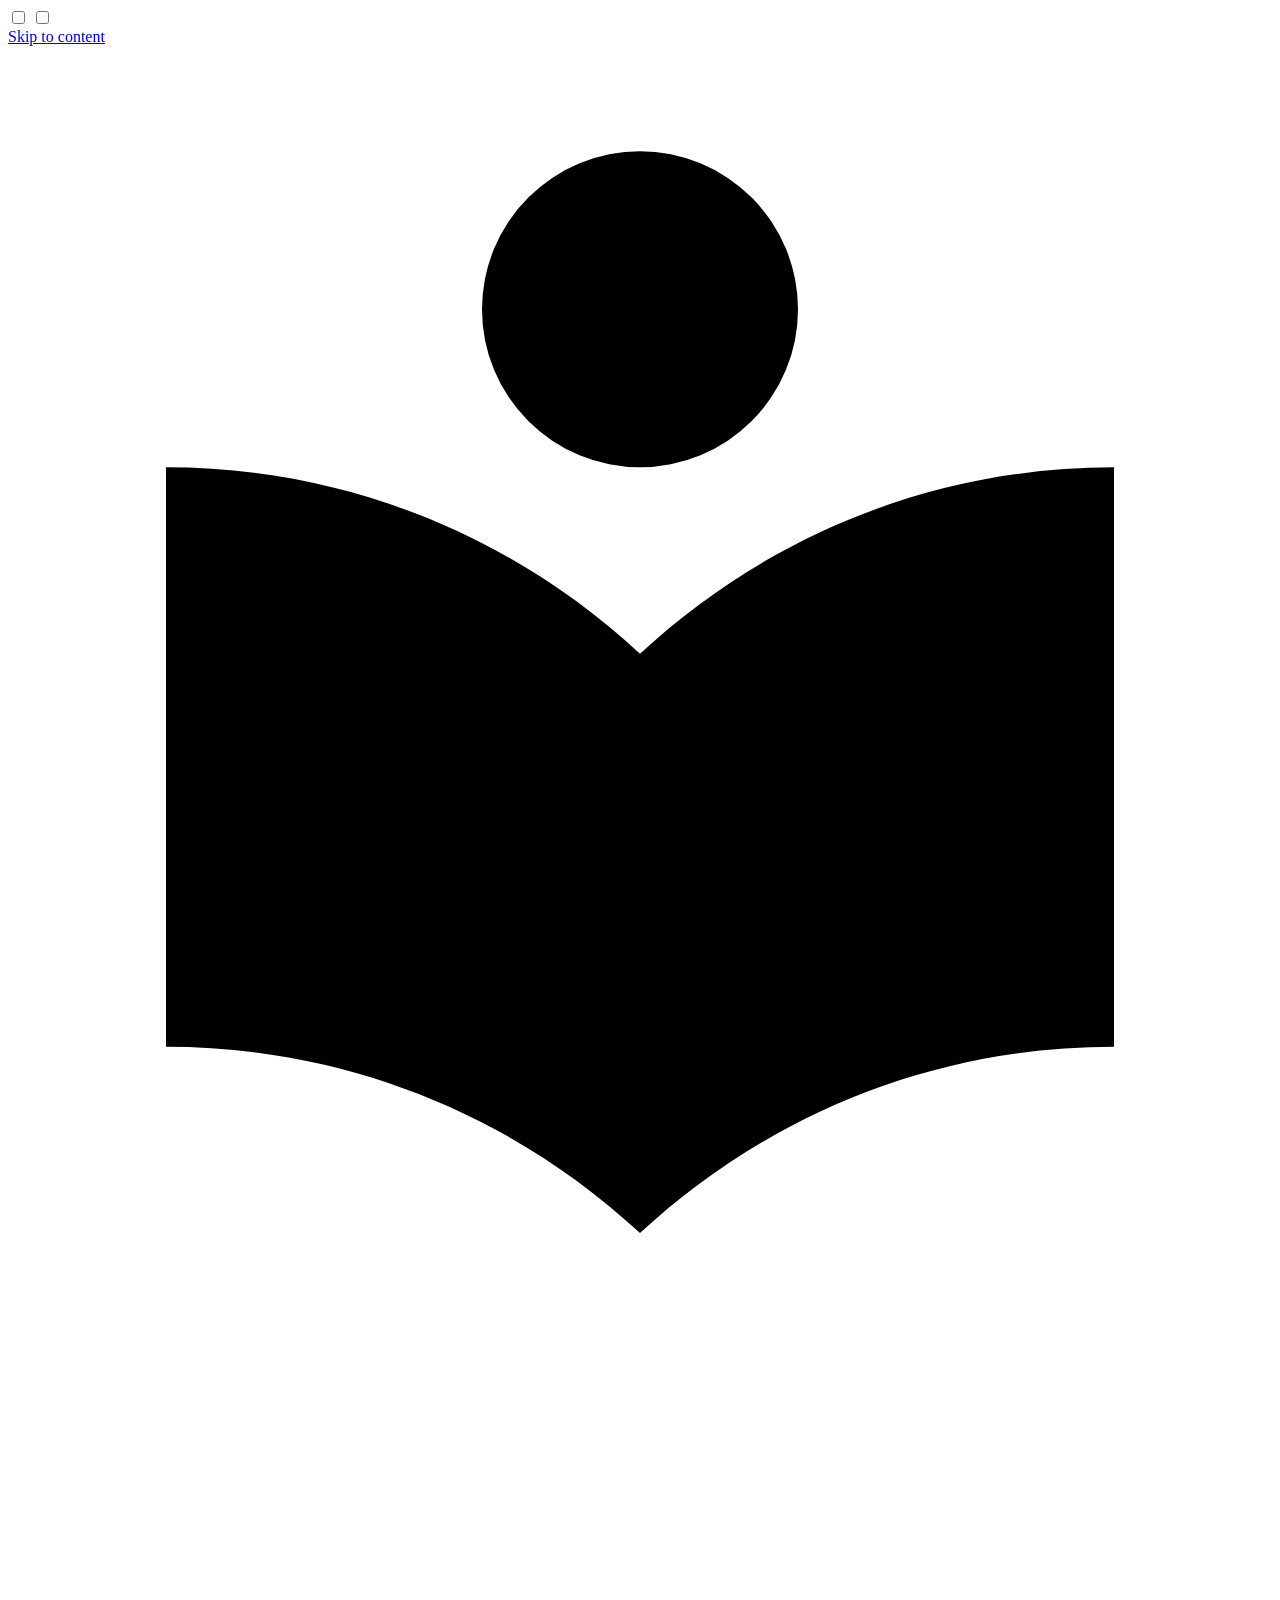
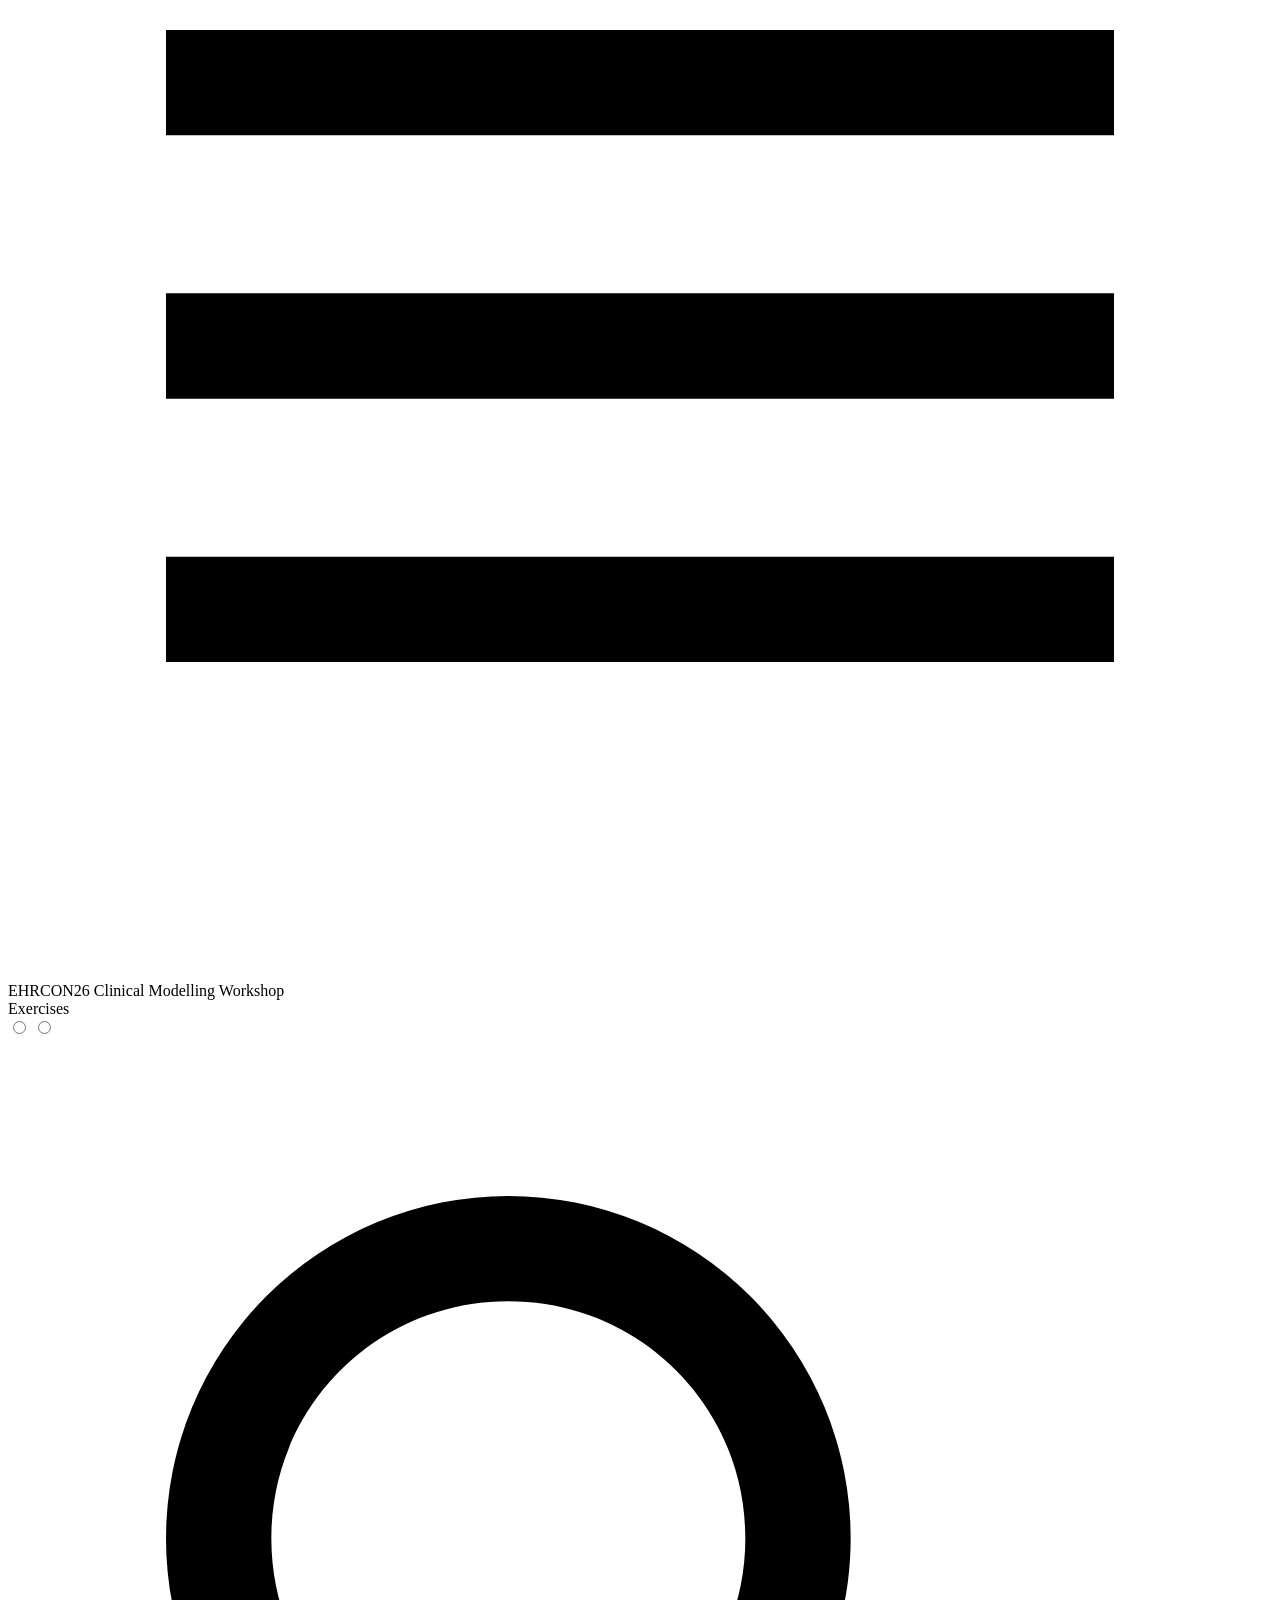
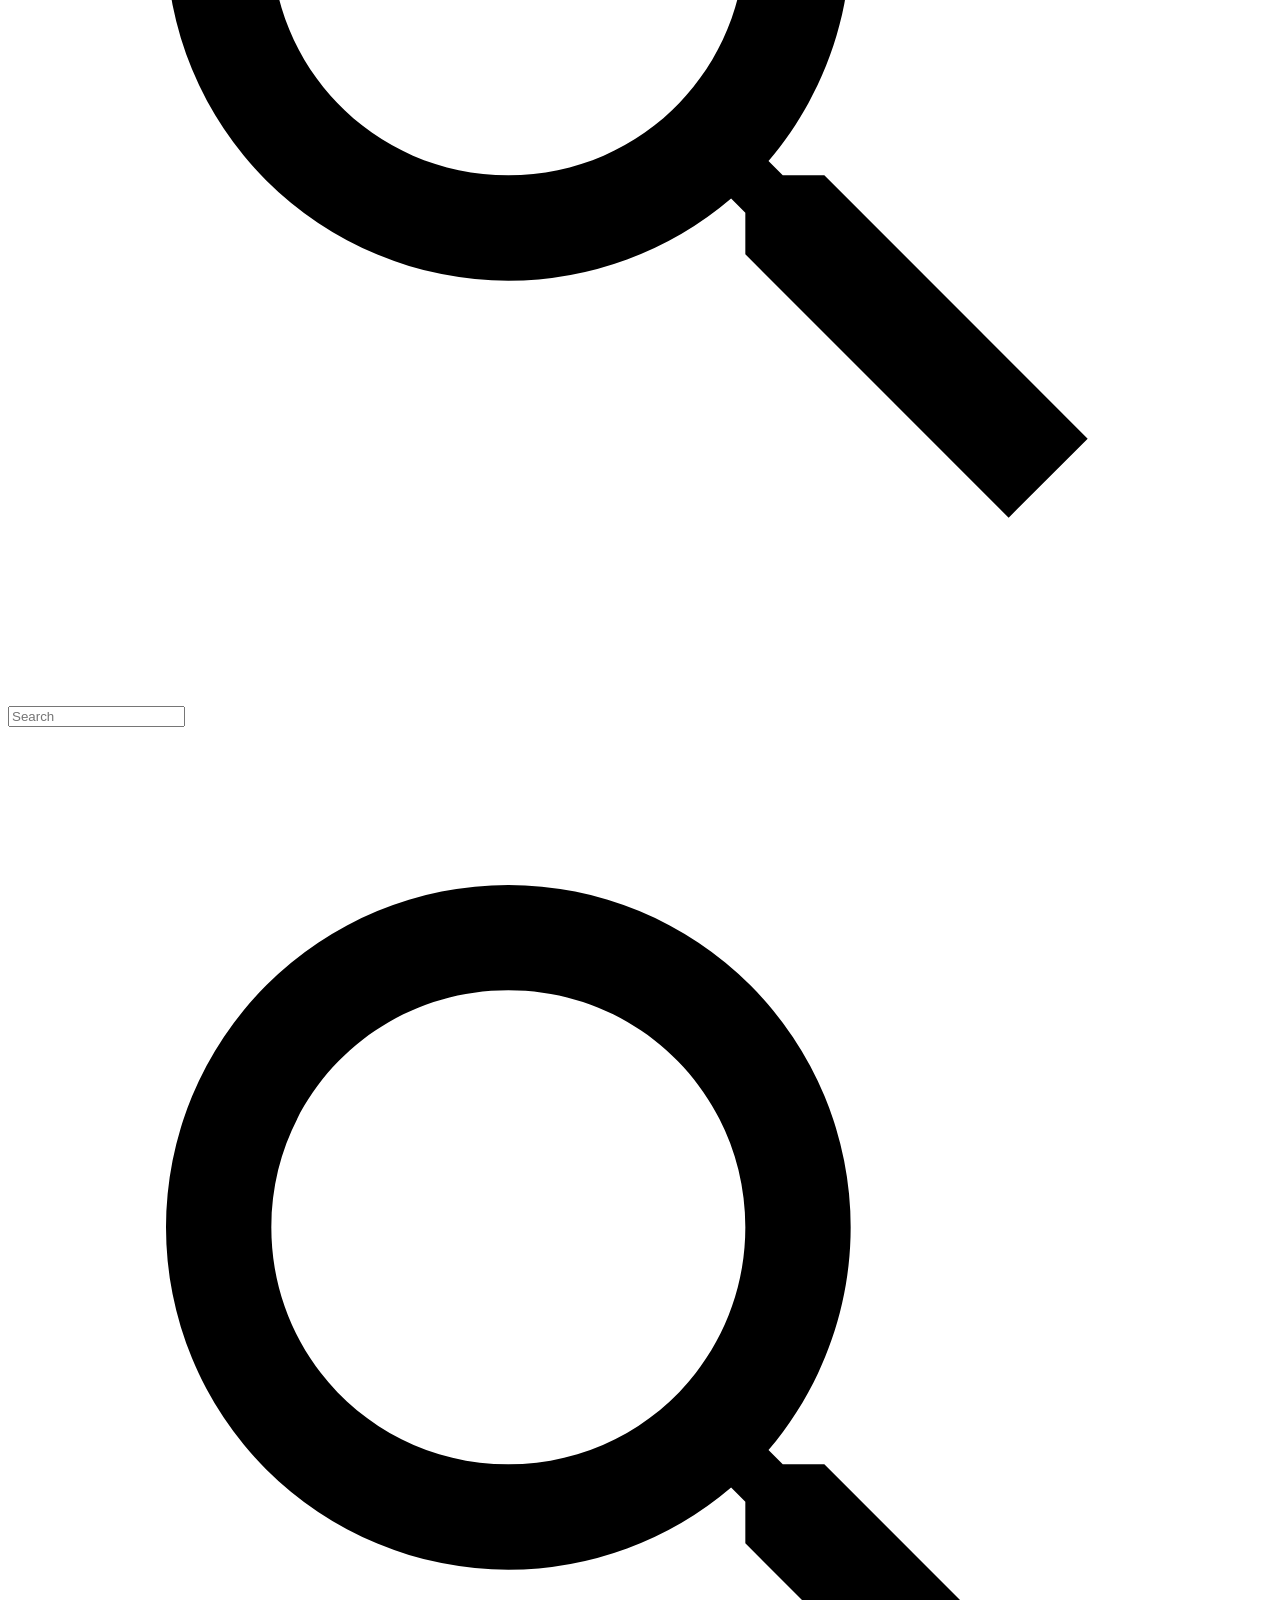
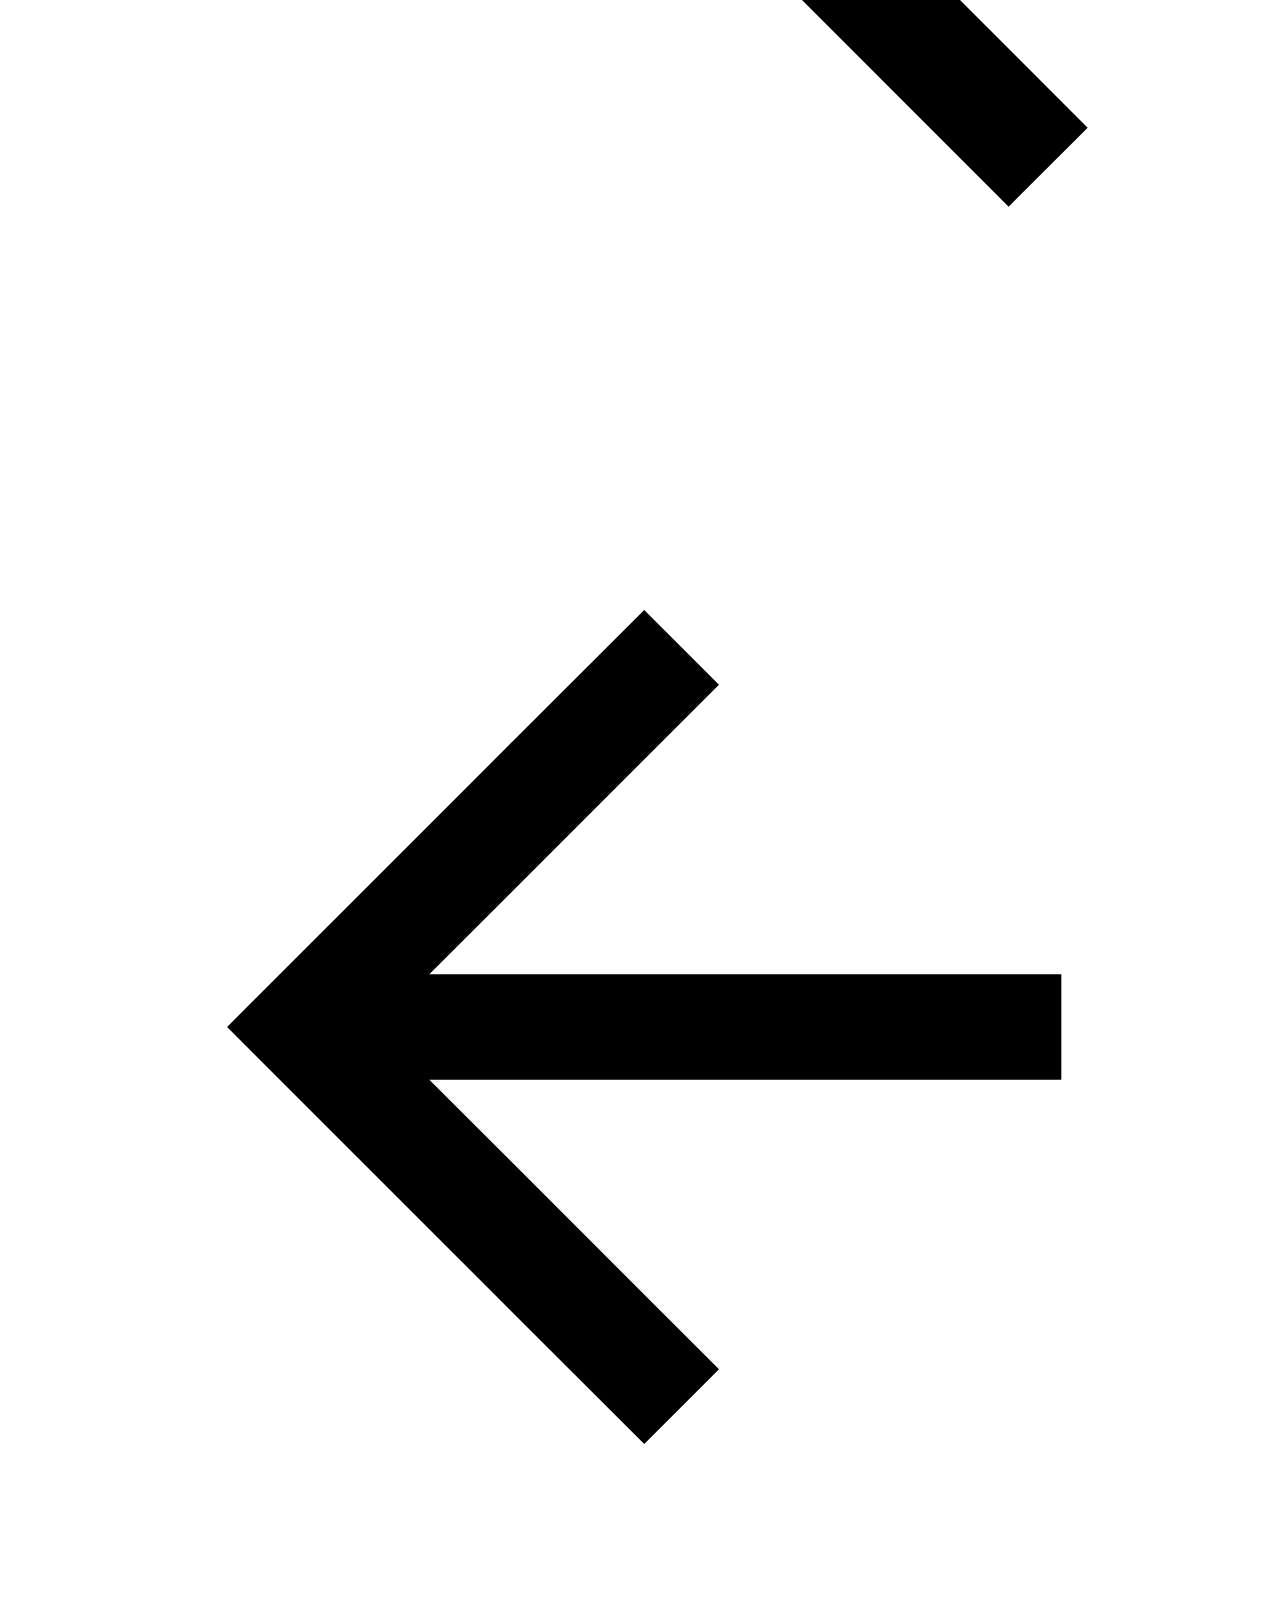
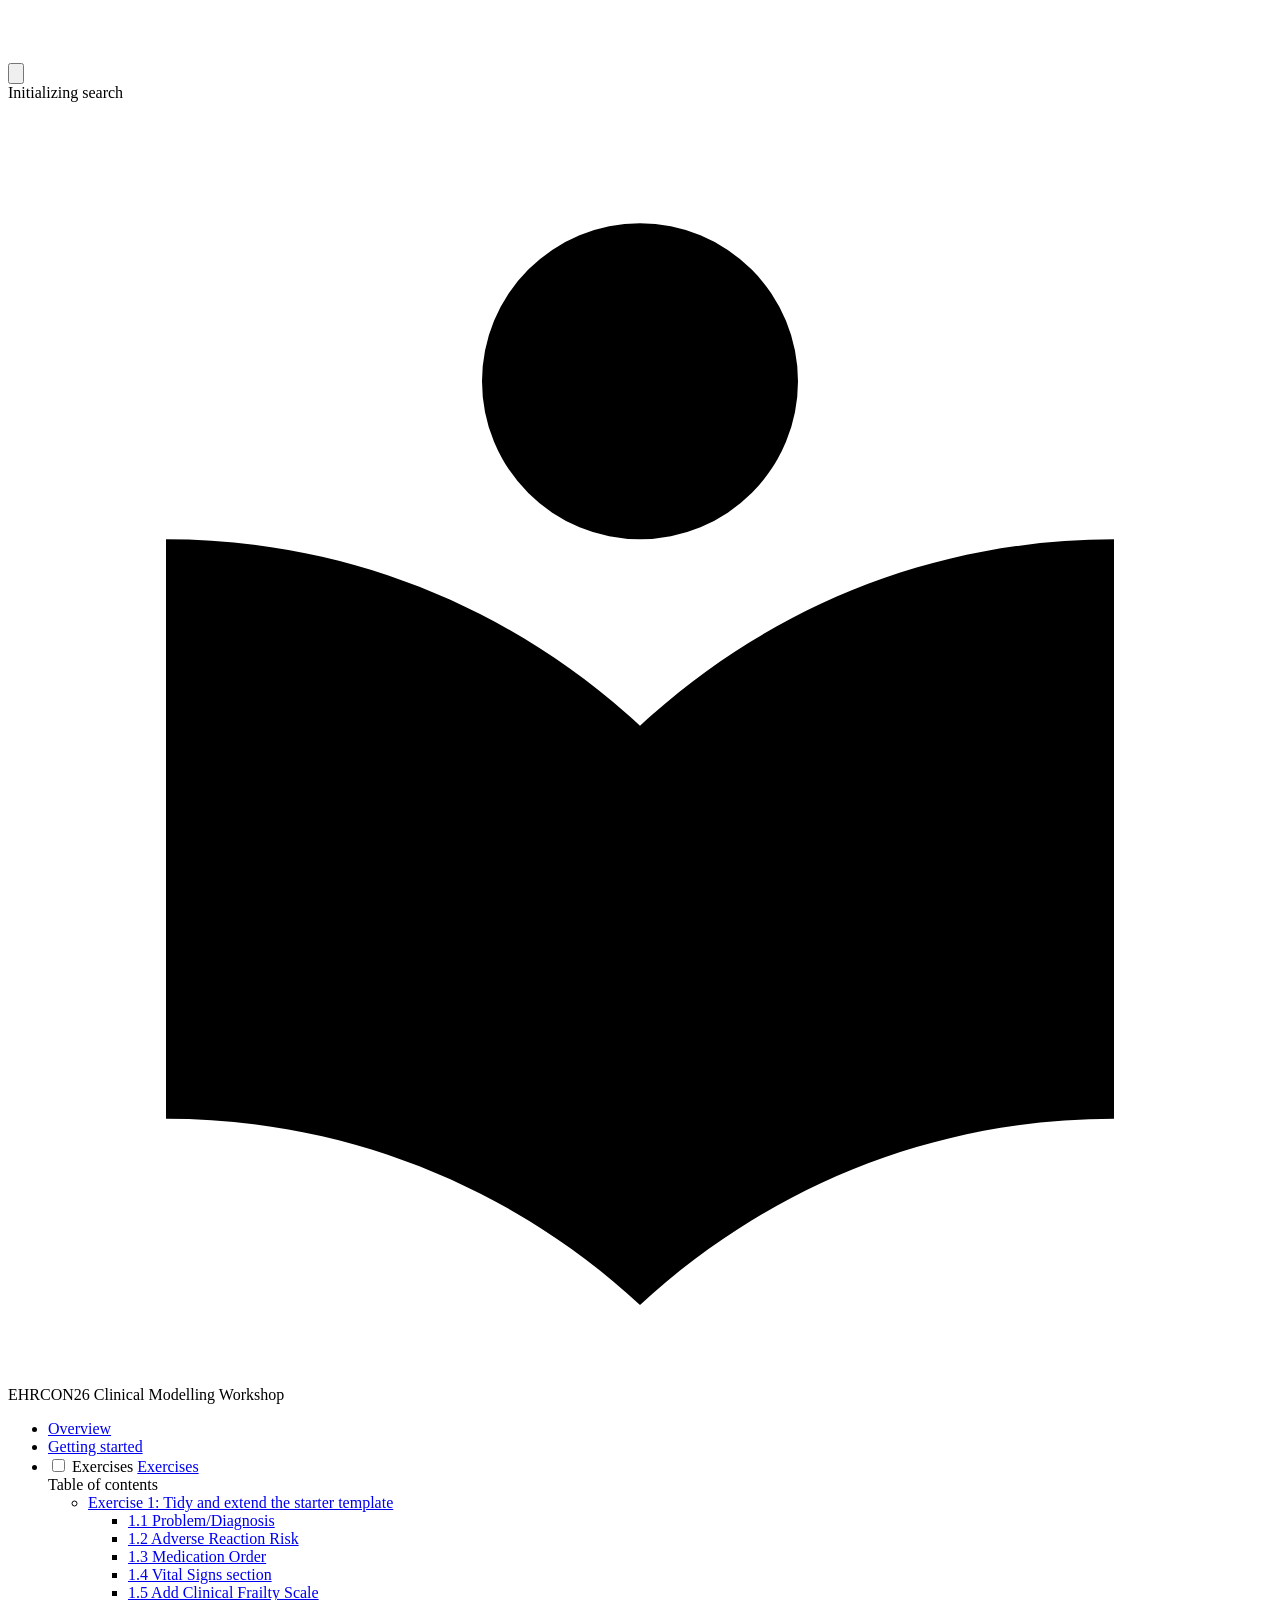
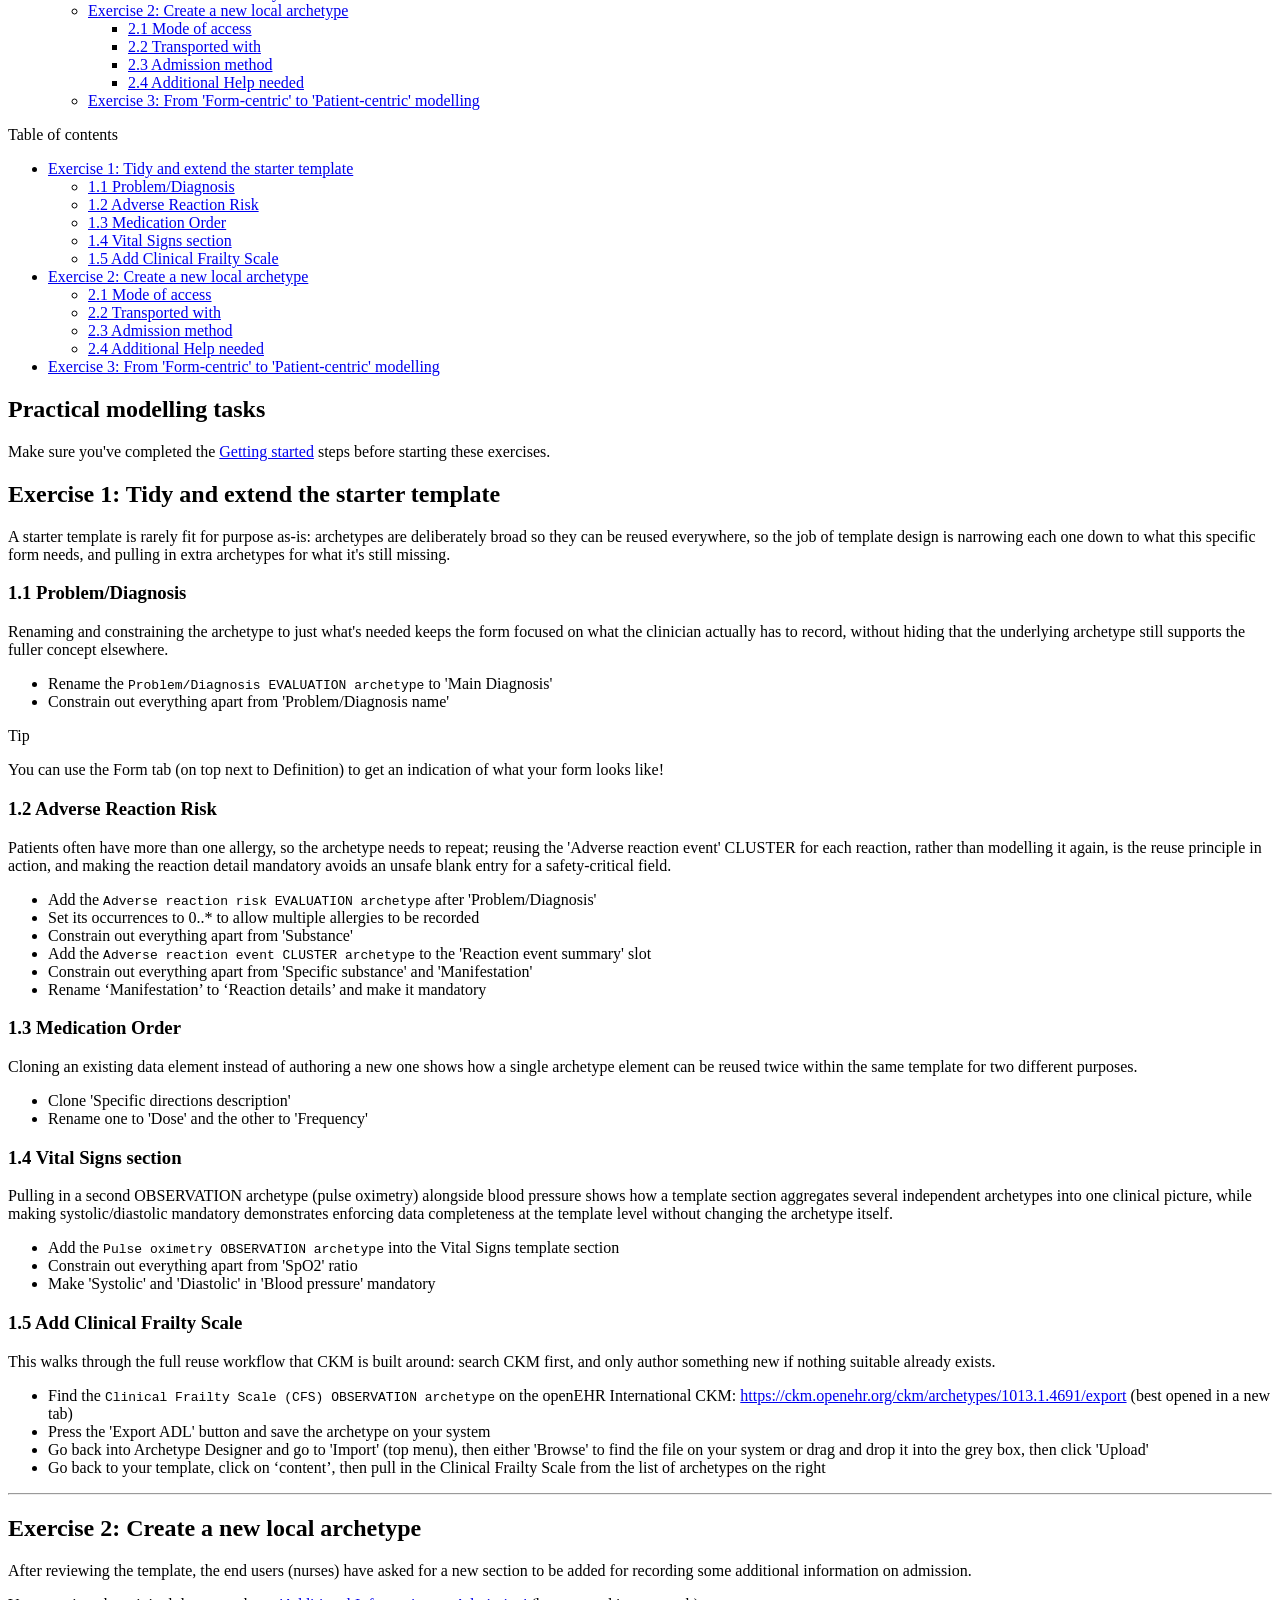
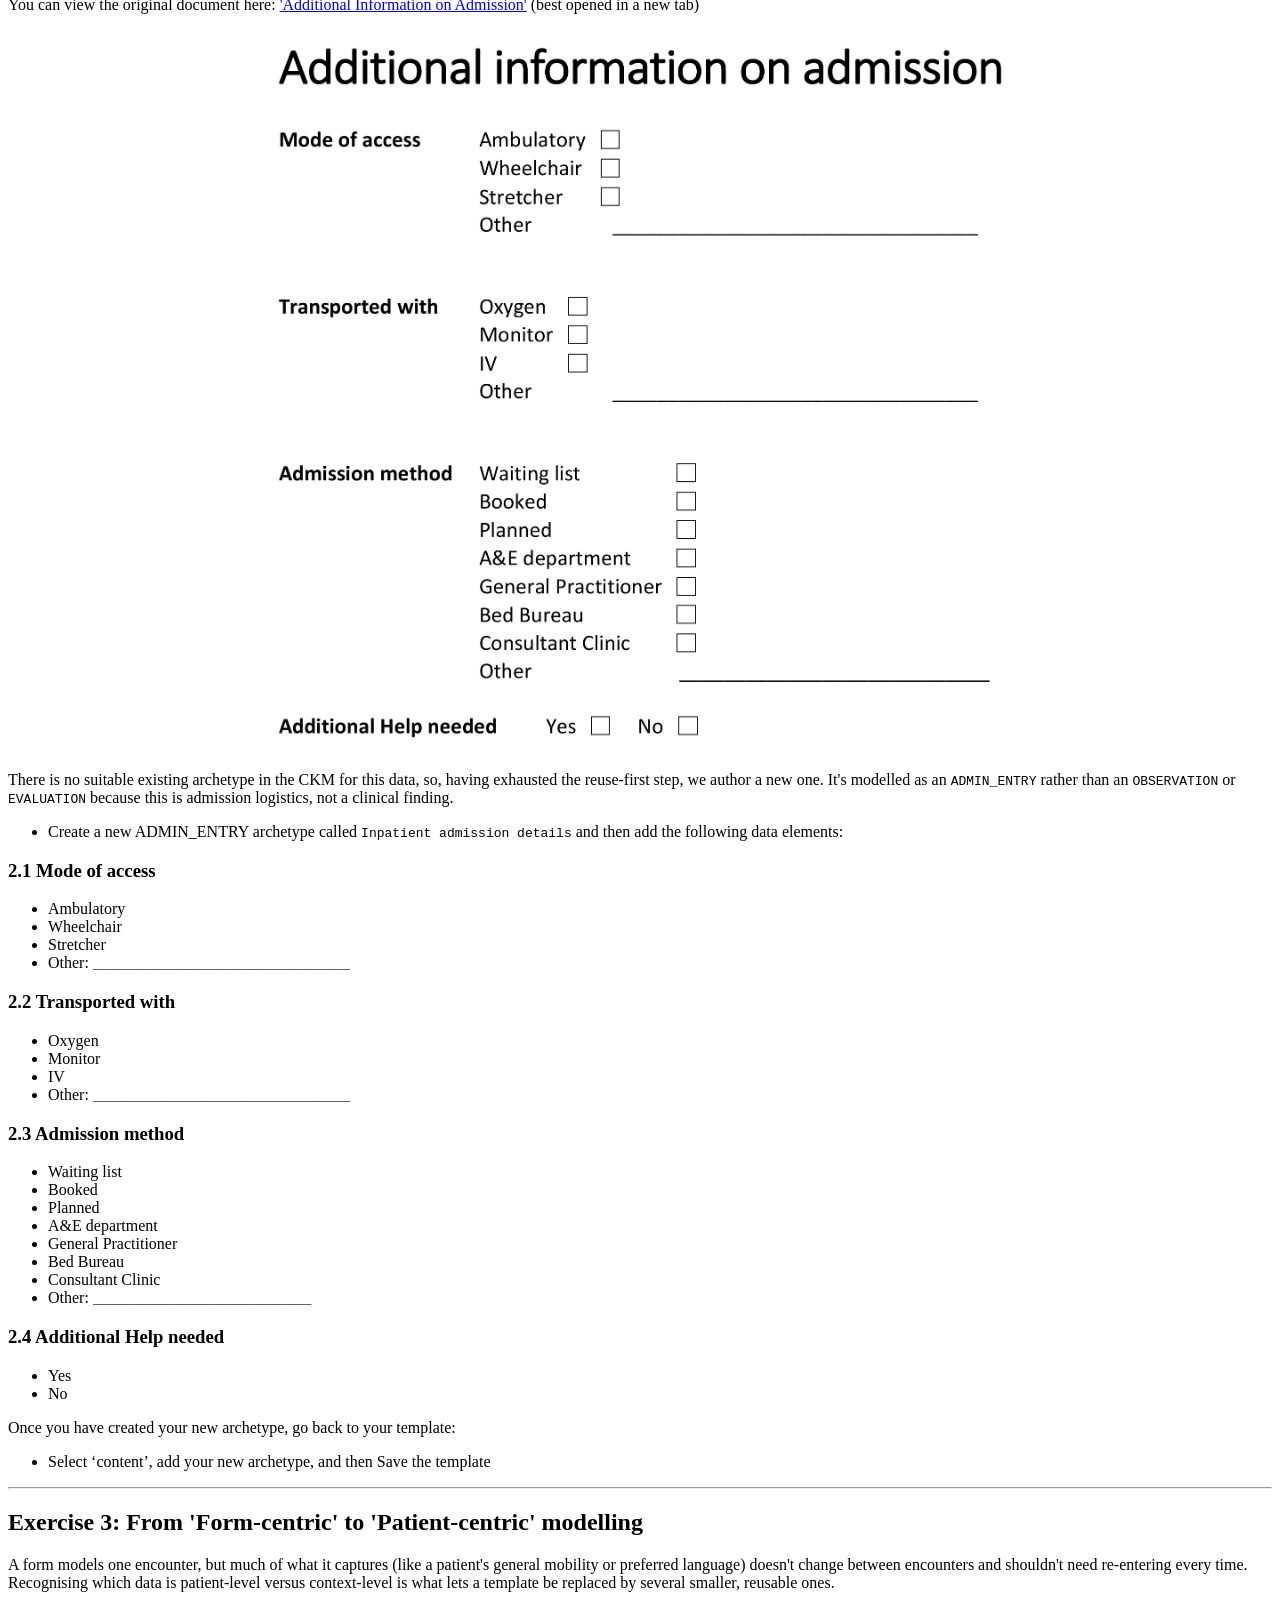
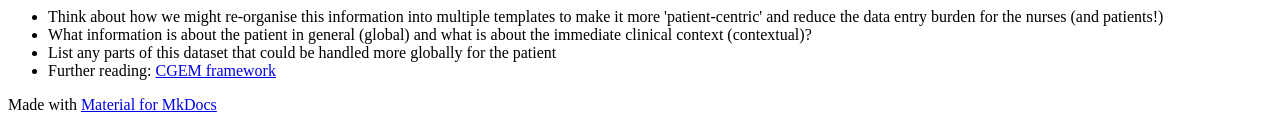
==== exercises/index.html @ e6a17682 "Deployed 03c4272 with MkDocs version: 1.6.1" ====
<!doctype html>
<html lang="en" class="no-js">
  <head>
    
      <meta charset="utf-8">
      <meta name="viewport" content="width=device-width,initial-scale=1">
      
      
      
      
        <link rel="prev" href="../getting-started/">
      
      
      
        
      
      
      <link rel="icon" href="../assets/images/favicon.png">
      <meta name="generator" content="mkdocs-1.6.1, mkdocs-material-9.7.7">
    
    
      
        <title>Exercises - EHRCON26 Clinical Modelling Workshop</title>
      
    
    
      <link rel="stylesheet" href="../assets/stylesheets/main.ec1eaa64.min.css">
      
        
        <link rel="stylesheet" href="../assets/stylesheets/palette.ab4e12ef.min.css">
      
      


    
    
      
    
    
      
        
        
        <link rel="preconnect" href="https://fonts.gstatic.com" crossorigin>
        <link rel="stylesheet" href="https://fonts.googleapis.com/css?family=Roboto:300,300i,400,400i,700,700i%7CRoboto+Mono:400,400i,700,700i&display=fallback">
        <style>:root{--md-text-font:"Roboto";--md-code-font:"Roboto Mono"}</style>
      
    
    
      <link rel="stylesheet" href="../stylesheets/extra.css">
    
    <script>__md_scope=new URL("..",location),__md_hash=e=>[...e].reduce(((e,_)=>(e<<5)-e+_.charCodeAt(0)),0),__md_get=(e,_=localStorage,t=__md_scope)=>JSON.parse(_.getItem(t.pathname+"."+e)),__md_set=(e,_,t=localStorage,a=__md_scope)=>{try{t.setItem(a.pathname+"."+e,JSON.stringify(_))}catch(e){}}</script>
    
      

    
    
  </head>
  
  
    
    
      
    
    
    
    
    <body dir="ltr" data-md-color-scheme="default" data-md-color-primary="lightblue" data-md-color-accent="indigo">
  
    
    <input class="md-toggle" data-md-toggle="drawer" type="checkbox" id="__drawer" autocomplete="off">
    <input class="md-toggle" data-md-toggle="search" type="checkbox" id="__search" autocomplete="off">
    <label class="md-overlay" for="__drawer"></label>
    <div data-md-component="skip">
      
        
        <a href="#practical-modelling-tasks" class="md-skip">
          Skip to content
        </a>
      
    </div>
    <div data-md-component="announce">
      
    </div>
    
    
      

  

<header class="md-header md-header--shadow" data-md-component="header">
  <nav class="md-header__inner md-grid" aria-label="Header">
    <a href=".." title="EHRCON26 Clinical Modelling Workshop" class="md-header__button md-logo" aria-label="EHRCON26 Clinical Modelling Workshop" data-md-component="logo">
      
  
  <svg xmlns="http://www.w3.org/2000/svg" viewBox="0 0 24 24"><path d="M12 8a3 3 0 0 0 3-3 3 3 0 0 0-3-3 3 3 0 0 0-3 3 3 3 0 0 0 3 3m0 3.54C9.64 9.35 6.5 8 3 8v11c3.5 0 6.64 1.35 9 3.54 2.36-2.19 5.5-3.54 9-3.54V8c-3.5 0-6.64 1.35-9 3.54"/></svg>

    </a>
    <label class="md-header__button md-icon" for="__drawer">
      
      <svg xmlns="http://www.w3.org/2000/svg" viewBox="0 0 24 24"><path d="M3 6h18v2H3zm0 5h18v2H3zm0 5h18v2H3z"/></svg>
    </label>
    <div class="md-header__title" data-md-component="header-title">
      <div class="md-header__ellipsis">
        <div class="md-header__topic">
          <span class="md-ellipsis">
            EHRCON26 Clinical Modelling Workshop
          </span>
        </div>
        <div class="md-header__topic" data-md-component="header-topic">
          <span class="md-ellipsis">
            
              Exercises
            
          </span>
        </div>
      </div>
    </div>
    
      
        <form class="md-header__option" data-md-component="palette">
  
    
    
    
    <input class="md-option" data-md-color-media="(prefers-color-scheme: light)" data-md-color-scheme="default" data-md-color-primary="lightblue" data-md-color-accent="indigo"  aria-label="Switch to dark mode"  type="radio" name="__palette" id="__palette_0">
    
      <label class="md-header__button md-icon" title="Switch to dark mode" for="__palette_1" hidden>
        <svg xmlns="http://www.w3.org/2000/svg" viewBox="0 0 24 24"><path d="M12 8a4 4 0 0 0-4 4 4 4 0 0 0 4 4 4 4 0 0 0 4-4 4 4 0 0 0-4-4m0 10a6 6 0 0 1-6-6 6 6 0 0 1 6-6 6 6 0 0 1 6 6 6 6 0 0 1-6 6m8-9.31V4h-4.69L12 .69 8.69 4H4v4.69L.69 12 4 15.31V20h4.69L12 23.31 15.31 20H20v-4.69L23.31 12z"/></svg>
      </label>
    
  
    
    
    
    <input class="md-option" data-md-color-media="(prefers-color-scheme: dark)" data-md-color-scheme="slate" data-md-color-primary="lightblue" data-md-color-accent="indigo"  aria-label="Switch to light mode"  type="radio" name="__palette" id="__palette_1">
    
      <label class="md-header__button md-icon" title="Switch to light mode" for="__palette_0" hidden>
        <svg xmlns="http://www.w3.org/2000/svg" viewBox="0 0 24 24"><path d="M12 18c-.89 0-1.74-.2-2.5-.55C11.56 16.5 13 14.42 13 12s-1.44-4.5-3.5-5.45C10.26 6.2 11.11 6 12 6a6 6 0 0 1 6 6 6 6 0 0 1-6 6m8-9.31V4h-4.69L12 .69 8.69 4H4v4.69L.69 12 4 15.31V20h4.69L12 23.31 15.31 20H20v-4.69L23.31 12z"/></svg>
      </label>
    
  
</form>
      
    
    
      <script>var palette=__md_get("__palette");if(palette&&palette.color){if("(prefers-color-scheme)"===palette.color.media){var media=matchMedia("(prefers-color-scheme: light)"),input=document.querySelector(media.matches?"[data-md-color-media='(prefers-color-scheme: light)']":"[data-md-color-media='(prefers-color-scheme: dark)']");palette.color.media=input.getAttribute("data-md-color-media"),palette.color.scheme=input.getAttribute("data-md-color-scheme"),palette.color.primary=input.getAttribute("data-md-color-primary"),palette.color.accent=input.getAttribute("data-md-color-accent")}for(var[key,value]of Object.entries(palette.color))document.body.setAttribute("data-md-color-"+key,value)}</script>
    
    
    
      
      
        <label class="md-header__button md-icon" for="__search">
          
          <svg xmlns="http://www.w3.org/2000/svg" viewBox="0 0 24 24"><path d="M9.5 3A6.5 6.5 0 0 1 16 9.5c0 1.61-.59 3.09-1.56 4.23l.27.27h.79l5 5-1.5 1.5-5-5v-.79l-.27-.27A6.52 6.52 0 0 1 9.5 16 6.5 6.5 0 0 1 3 9.5 6.5 6.5 0 0 1 9.5 3m0 2C7 5 5 7 5 9.5S7 14 9.5 14 14 12 14 9.5 12 5 9.5 5"/></svg>
        </label>
        <div class="md-search" data-md-component="search" role="dialog">
  <label class="md-search__overlay" for="__search"></label>
  <div class="md-search__inner" role="search">
    <form class="md-search__form" name="search">
      <input type="text" class="md-search__input" name="query" aria-label="Search" placeholder="Search" autocapitalize="off" autocorrect="off" autocomplete="off" spellcheck="false" data-md-component="search-query" required>
      <label class="md-search__icon md-icon" for="__search">
        
        <svg xmlns="http://www.w3.org/2000/svg" viewBox="0 0 24 24"><path d="M9.5 3A6.5 6.5 0 0 1 16 9.5c0 1.61-.59 3.09-1.56 4.23l.27.27h.79l5 5-1.5 1.5-5-5v-.79l-.27-.27A6.52 6.52 0 0 1 9.5 16 6.5 6.5 0 0 1 3 9.5 6.5 6.5 0 0 1 9.5 3m0 2C7 5 5 7 5 9.5S7 14 9.5 14 14 12 14 9.5 12 5 9.5 5"/></svg>
        
        <svg xmlns="http://www.w3.org/2000/svg" viewBox="0 0 24 24"><path d="M20 11v2H8l5.5 5.5-1.42 1.42L4.16 12l7.92-7.92L13.5 5.5 8 11z"/></svg>
      </label>
      <nav class="md-search__options" aria-label="Search">
        
        <button type="reset" class="md-search__icon md-icon" title="Clear" aria-label="Clear" tabindex="-1">
          
          <svg xmlns="http://www.w3.org/2000/svg" viewBox="0 0 24 24"><path d="M19 6.41 17.59 5 12 10.59 6.41 5 5 6.41 10.59 12 5 17.59 6.41 19 12 13.41 17.59 19 19 17.59 13.41 12z"/></svg>
        </button>
      </nav>
      
    </form>
    <div class="md-search__output">
      <div class="md-search__scrollwrap" tabindex="0" data-md-scrollfix>
        <div class="md-search-result" data-md-component="search-result">
          <div class="md-search-result__meta">
            Initializing search
          </div>
          <ol class="md-search-result__list" role="presentation"></ol>
        </div>
      </div>
    </div>
  </div>
</div>
      
    
    
  </nav>
  
</header>
    
    <div class="md-container" data-md-component="container">
      
      
        
          
        
      
      <main class="md-main" data-md-component="main">
        <div class="md-main__inner md-grid">
          
            
              
              <div class="md-sidebar md-sidebar--primary" data-md-component="sidebar" data-md-type="navigation" >
                <div class="md-sidebar__scrollwrap">
                  <div class="md-sidebar__inner">
                    



<nav class="md-nav md-nav--primary" aria-label="Navigation" data-md-level="0">
  <label class="md-nav__title" for="__drawer">
    <a href=".." title="EHRCON26 Clinical Modelling Workshop" class="md-nav__button md-logo" aria-label="EHRCON26 Clinical Modelling Workshop" data-md-component="logo">
      
  
  <svg xmlns="http://www.w3.org/2000/svg" viewBox="0 0 24 24"><path d="M12 8a3 3 0 0 0 3-3 3 3 0 0 0-3-3 3 3 0 0 0-3 3 3 3 0 0 0 3 3m0 3.54C9.64 9.35 6.5 8 3 8v11c3.5 0 6.64 1.35 9 3.54 2.36-2.19 5.5-3.54 9-3.54V8c-3.5 0-6.64 1.35-9 3.54"/></svg>

    </a>
    EHRCON26 Clinical Modelling Workshop
  </label>
  
  <ul class="md-nav__list" data-md-scrollfix>
    
      
      
  
  
  
  
    <li class="md-nav__item">
      <a href=".." class="md-nav__link">
        
  
  
  <span class="md-ellipsis">
    
  
    Overview
  

    
  </span>
  
  

      </a>
    </li>
  

    
      
      
  
  
  
  
    <li class="md-nav__item">
      <a href="../getting-started/" class="md-nav__link">
        
  
  
  <span class="md-ellipsis">
    
  
    Getting started
  

    
  </span>
  
  

      </a>
    </li>
  

    
      
      
  
  
    
  
  
  
    <li class="md-nav__item md-nav__item--active">
      
      <input class="md-nav__toggle md-toggle" type="checkbox" id="__toc">
      
      
        
      
      
        <label class="md-nav__link md-nav__link--active" for="__toc">
          
  
  
  <span class="md-ellipsis">
    
  
    Exercises
  

    
  </span>
  
  

          <span class="md-nav__icon md-icon"></span>
        </label>
      
      <a href="./" class="md-nav__link md-nav__link--active">
        
  
  
  <span class="md-ellipsis">
    
  
    Exercises
  

    
  </span>
  
  

      </a>
      
        

<nav class="md-nav md-nav--secondary" aria-label="Table of contents">
  
  
  
    
  
  
    <label class="md-nav__title" for="__toc">
      <span class="md-nav__icon md-icon"></span>
      Table of contents
    </label>
    <ul class="md-nav__list" data-md-component="toc" data-md-scrollfix>
      
        <li class="md-nav__item">
  <a href="#exercise-1-tidy-and-extend-the-starter-template" class="md-nav__link">
    <span class="md-ellipsis">
      
        Exercise 1: Tidy and extend the starter template
      
    </span>
  </a>
  
    <nav class="md-nav" aria-label="Exercise 1: Tidy and extend the starter template">
      <ul class="md-nav__list">
        
          <li class="md-nav__item">
  <a href="#11-problemdiagnosis" class="md-nav__link">
    <span class="md-ellipsis">
      
        1.1 Problem/Diagnosis
      
    </span>
  </a>
  
</li>
        
          <li class="md-nav__item">
  <a href="#12-adverse-reaction-risk" class="md-nav__link">
    <span class="md-ellipsis">
      
        1.2 Adverse Reaction Risk
      
    </span>
  </a>
  
</li>
        
          <li class="md-nav__item">
  <a href="#13-medication-order" class="md-nav__link">
    <span class="md-ellipsis">
      
        1.3 Medication Order
      
    </span>
  </a>
  
</li>
        
          <li class="md-nav__item">
  <a href="#14-vital-signs-section" class="md-nav__link">
    <span class="md-ellipsis">
      
        1.4 Vital Signs section
      
    </span>
  </a>
  
</li>
        
          <li class="md-nav__item">
  <a href="#15-add-clinical-frailty-scale" class="md-nav__link">
    <span class="md-ellipsis">
      
        1.5 Add Clinical Frailty Scale
      
    </span>
  </a>
  
</li>
        
      </ul>
    </nav>
  
</li>
      
        <li class="md-nav__item">
  <a href="#exercise-2-create-a-new-local-archetype" class="md-nav__link">
    <span class="md-ellipsis">
      
        Exercise 2: Create a new local archetype
      
    </span>
  </a>
  
    <nav class="md-nav" aria-label="Exercise 2: Create a new local archetype">
      <ul class="md-nav__list">
        
          <li class="md-nav__item">
  <a href="#21-mode-of-access" class="md-nav__link">
    <span class="md-ellipsis">
      
        2.1 Mode of access
      
    </span>
  </a>
  
</li>
        
          <li class="md-nav__item">
  <a href="#22-transported-with" class="md-nav__link">
    <span class="md-ellipsis">
      
        2.2 Transported with
      
    </span>
  </a>
  
</li>
        
          <li class="md-nav__item">
  <a href="#23-admission-method" class="md-nav__link">
    <span class="md-ellipsis">
      
        2.3 Admission method
      
    </span>
  </a>
  
</li>
        
          <li class="md-nav__item">
  <a href="#24-additional-help-needed" class="md-nav__link">
    <span class="md-ellipsis">
      
        2.4 Additional Help needed
      
    </span>
  </a>
  
</li>
        
      </ul>
    </nav>
  
</li>
      
        <li class="md-nav__item">
  <a href="#exercise-3-from-form-centric-to-patient-centric-modelling" class="md-nav__link">
    <span class="md-ellipsis">
      
        Exercise 3: From 'Form-centric' to 'Patient-centric' modelling
      
    </span>
  </a>
  
</li>
      
    </ul>
  
</nav>
      
    </li>
  

    
  </ul>
</nav>
                  </div>
                </div>
              </div>
            
            
              
              <div class="md-sidebar md-sidebar--secondary" data-md-component="sidebar" data-md-type="toc" >
                <div class="md-sidebar__scrollwrap">
                  <div class="md-sidebar__inner">
                    

<nav class="md-nav md-nav--secondary" aria-label="Table of contents">
  
  
  
    
  
  
    <label class="md-nav__title" for="__toc">
      <span class="md-nav__icon md-icon"></span>
      Table of contents
    </label>
    <ul class="md-nav__list" data-md-component="toc" data-md-scrollfix>
      
        <li class="md-nav__item">
  <a href="#exercise-1-tidy-and-extend-the-starter-template" class="md-nav__link">
    <span class="md-ellipsis">
      
        Exercise 1: Tidy and extend the starter template
      
    </span>
  </a>
  
    <nav class="md-nav" aria-label="Exercise 1: Tidy and extend the starter template">
      <ul class="md-nav__list">
        
          <li class="md-nav__item">
  <a href="#11-problemdiagnosis" class="md-nav__link">
    <span class="md-ellipsis">
      
        1.1 Problem/Diagnosis
      
    </span>
  </a>
  
</li>
        
          <li class="md-nav__item">
  <a href="#12-adverse-reaction-risk" class="md-nav__link">
    <span class="md-ellipsis">
      
        1.2 Adverse Reaction Risk
      
    </span>
  </a>
  
</li>
        
          <li class="md-nav__item">
  <a href="#13-medication-order" class="md-nav__link">
    <span class="md-ellipsis">
      
        1.3 Medication Order
      
    </span>
  </a>
  
</li>
        
          <li class="md-nav__item">
  <a href="#14-vital-signs-section" class="md-nav__link">
    <span class="md-ellipsis">
      
        1.4 Vital Signs section
      
    </span>
  </a>
  
</li>
        
          <li class="md-nav__item">
  <a href="#15-add-clinical-frailty-scale" class="md-nav__link">
    <span class="md-ellipsis">
      
        1.5 Add Clinical Frailty Scale
      
    </span>
  </a>
  
</li>
        
      </ul>
    </nav>
  
</li>
      
        <li class="md-nav__item">
  <a href="#exercise-2-create-a-new-local-archetype" class="md-nav__link">
    <span class="md-ellipsis">
      
        Exercise 2: Create a new local archetype
      
    </span>
  </a>
  
    <nav class="md-nav" aria-label="Exercise 2: Create a new local archetype">
      <ul class="md-nav__list">
        
          <li class="md-nav__item">
  <a href="#21-mode-of-access" class="md-nav__link">
    <span class="md-ellipsis">
      
        2.1 Mode of access
      
    </span>
  </a>
  
</li>
        
          <li class="md-nav__item">
  <a href="#22-transported-with" class="md-nav__link">
    <span class="md-ellipsis">
      
        2.2 Transported with
      
    </span>
  </a>
  
</li>
        
          <li class="md-nav__item">
  <a href="#23-admission-method" class="md-nav__link">
    <span class="md-ellipsis">
      
        2.3 Admission method
      
    </span>
  </a>
  
</li>
        
          <li class="md-nav__item">
  <a href="#24-additional-help-needed" class="md-nav__link">
    <span class="md-ellipsis">
      
        2.4 Additional Help needed
      
    </span>
  </a>
  
</li>
        
      </ul>
    </nav>
  
</li>
      
        <li class="md-nav__item">
  <a href="#exercise-3-from-form-centric-to-patient-centric-modelling" class="md-nav__link">
    <span class="md-ellipsis">
      
        Exercise 3: From 'Form-centric' to 'Patient-centric' modelling
      
    </span>
  </a>
  
</li>
      
    </ul>
  
</nav>
                  </div>
                </div>
              </div>
            
          
          
            <div class="md-content" data-md-component="content">
              
              <article class="md-content__inner md-typeset">
                
                  



<h1 id="practical-modelling-tasks">Practical modelling tasks</h1>
<p>Make sure you've completed the <a href="../getting-started/">Getting started</a> steps before starting these exercises.</p>
<h2 id="exercise-1-tidy-and-extend-the-starter-template">Exercise 1: Tidy and extend the starter template</h2>
<p>A starter template is rarely fit for purpose as-is: archetypes are deliberately broad so they can be reused everywhere, so the job of template design is narrowing each one down to what this specific form needs, and pulling in extra archetypes for what it's still missing.</p>
<h3 id="11-problemdiagnosis">1.1 Problem/Diagnosis</h3>
<p>Renaming and constraining the archetype to just what's needed keeps the form focused on what the clinician actually has to record, without hiding that the underlying archetype still supports the fuller concept elsewhere.</p>
<ul>
<li>Rename the <code>Problem/Diagnosis EVALUATION archetype</code> to 'Main Diagnosis'</li>
<li>Constrain out everything apart from 'Problem/Diagnosis name'</li>
</ul>
<div class="admonition tip">
<p class="admonition-title">Tip</p>
<p>You can use the Form tab (on top next to Definition) to get an indication of what your form looks like!</p>
</div>
<h3 id="12-adverse-reaction-risk">1.2 Adverse Reaction Risk</h3>
<p>Patients often have more than one allergy, so the archetype needs to repeat; reusing the 'Adverse reaction event' CLUSTER for each reaction, rather than modelling it again, is the reuse principle in action, and making the reaction detail mandatory avoids an unsafe blank entry for a safety-critical field.</p>
<ul>
<li>Add the <code>Adverse reaction risk EVALUATION archetype</code> after 'Problem/Diagnosis'</li>
<li>Set its occurrences to 0..* to allow multiple allergies to be recorded</li>
<li>Constrain out everything apart from 'Substance'</li>
<li>Add the <code>Adverse reaction event CLUSTER archetype</code> to the 'Reaction event summary' slot</li>
<li>Constrain out everything apart from 'Specific substance' and 'Manifestation'</li>
<li>Rename ‘Manifestation’ to ‘Reaction details’ and make it mandatory</li>
</ul>
<h3 id="13-medication-order">1.3 Medication Order</h3>
<p>Cloning an existing data element instead of authoring a new one shows how a single archetype element can be reused twice within the same template for two different purposes.</p>
<ul>
<li>Clone 'Specific directions description'</li>
<li>Rename one to 'Dose' and the other to 'Frequency'</li>
</ul>
<h3 id="14-vital-signs-section">1.4 Vital Signs section</h3>
<p>Pulling in a second OBSERVATION archetype (pulse oximetry) alongside blood pressure shows how a template section aggregates several independent archetypes into one clinical picture, while making systolic/diastolic mandatory demonstrates enforcing data completeness at the template level without changing the archetype itself.</p>
<ul>
<li>Add the <code>Pulse oximetry OBSERVATION archetype</code> into the Vital Signs template section</li>
<li>Constrain out everything apart from 'SpO2' ratio</li>
<li>Make 'Systolic' and 'Diastolic' in 'Blood pressure' mandatory</li>
</ul>
<h3 id="15-add-clinical-frailty-scale">1.5 Add Clinical Frailty Scale</h3>
<p>This walks through the full reuse workflow that CKM is built around: search CKM first, and only author something new if nothing suitable already exists.</p>
<ul>
<li>Find the <code>Clinical Frailty Scale (CFS) OBSERVATION archetype</code> on the openEHR International CKM: <a href="https://ckm.openehr.org/ckm/archetypes/1013.1.4691/export">https://ckm.openehr.org/ckm/archetypes/1013.1.4691/export</a> (best opened in a new tab)</li>
<li>Press the 'Export ADL' button and save the archetype on your system</li>
<li>Go back into Archetype Designer and go to 'Import' (top menu), then either 'Browse' to find the file on your system or drag and drop it into the grey box, then click 'Upload'</li>
<li>Go back to your template, click on ‘content’, then pull in the Clinical Frailty Scale from the list of archetypes on the right</li>
</ul>
<hr />
<h2 id="exercise-2-create-a-new-local-archetype">Exercise 2: Create a new local archetype</h2>
<p>After reviewing the template, the end users (nurses) have asked for a new section to be added for recording some additional information on admission.</p>
<p>You can view the original document here: <a href="../Additional%20information%20on%20admission.pdf">'Additional Information on Admission'</a> (best opened in a new tab)</p>
<p><img alt="Additional information on admission paper form" class="center-image" src="../images/additional-info.png" style="width:60%" /></p>
<p>There is no suitable existing archetype in the CKM for this data, so, having exhausted the reuse-first step, we author a new one. It's modelled as an <code>ADMIN_ENTRY</code> rather than an <code>OBSERVATION</code> or <code>EVALUATION</code> because this is admission logistics, not a clinical finding.</p>
<ul>
<li>Create a new ADMIN_ENTRY archetype called <code>Inpatient admission details</code> and then add the following data elements:</li>
</ul>
<h3 id="21-mode-of-access">2.1 Mode of access</h3>
<ul>
<li>Ambulatory</li>
<li>Wheelchair</li>
<li>Stretcher</li>
<li>Other: <code>_________________________________</code></li>
</ul>
<h3 id="22-transported-with">2.2 Transported with</h3>
<ul>
<li>Oxygen</li>
<li>Monitor</li>
<li>IV</li>
<li>Other: <code>_________________________________</code></li>
</ul>
<h3 id="23-admission-method">2.3 Admission method</h3>
<ul>
<li>Waiting list</li>
<li>Booked</li>
<li>Planned</li>
<li>A&amp;E department</li>
<li>General Practitioner</li>
<li>Bed Bureau</li>
<li>Consultant Clinic</li>
<li>Other: <code>____________________________</code></li>
</ul>
<h3 id="24-additional-help-needed">2.4 Additional Help needed</h3>
<ul>
<li>Yes</li>
<li>No</li>
</ul>
<p>Once you have created your new archetype, go back to your template:</p>
<ul>
<li>Select ‘content’, add your new archetype, and then Save the template</li>
</ul>
<hr />
<h2 id="exercise-3-from-form-centric-to-patient-centric-modelling">Exercise 3: From 'Form-centric' to 'Patient-centric' modelling</h2>
<p>A form models one encounter, but much of what it captures (like a patient's general mobility or preferred language) doesn't change between encounters and shouldn't need re-entering every time. Recognising which data is patient-level versus context-level is what lets a template be replaced by several smaller, reusable ones.</p>
<ul>
<li>Think about how we might re-organise this information into multiple templates to make it more 'patient-centric' and reduce the data entry burden for the nurses (and patients!)</li>
<li>What information is about the patient in general (global) and what is about the immediate clinical context (contextual)?</li>
<li>List any parts of this dataset that could be handled more globally for the patient</li>
<li>Further reading: <a href="https://freshehr.notion.site/Introduction-to-the-CGEM-Framework-115ed58514b344da825c3b42c372aff2?pvs=74">CGEM framework</a></li>
</ul>












                
              </article>
            </div>
          
          
<script>var target=document.getElementById(location.hash.slice(1));target&&target.name&&(target.checked=target.name.startsWith("__tabbed_"))</script>
        </div>
        
      </main>
      
        <footer class="md-footer">
  
  <div class="md-footer-meta md-typeset">
    <div class="md-footer-meta__inner md-grid">
      <div class="md-copyright">
  
  
    Made with
    <a href="https://squidfunk.github.io/mkdocs-material/" target="_blank" rel="noopener">
      Material for MkDocs
    </a>
  
</div>
      
    </div>
  </div>
</footer>
      
    </div>
    <div class="md-dialog" data-md-component="dialog">
      <div class="md-dialog__inner md-typeset"></div>
    </div>
    
    
    
      
      
      <script id="__config" type="application/json">{"annotate": null, "base": "..", "features": [], "search": "../assets/javascripts/workers/search.2c215733.min.js", "tags": null, "translations": {"clipboard.copied": "Copied to clipboard", "clipboard.copy": "Copy to clipboard", "search.result.more.one": "1 more on this page", "search.result.more.other": "# more on this page", "search.result.none": "No matching documents", "search.result.one": "1 matching document", "search.result.other": "# matching documents", "search.result.placeholder": "Type to start searching", "search.result.term.missing": "Missing", "select.version": "Select version"}, "version": null}</script>
    
    
      <script src="../assets/javascripts/bundle.d7400e89.min.js"></script>
      
    
  </body>
</html>
---- assets/stylesheets/main.ec1eaa64.min.css ----
@charset "UTF-8";html{-webkit-text-size-adjust:none;-moz-text-size-adjust:none;text-size-adjust:none;box-sizing:border-box}*,:after,:before{box-sizing:inherit}@media (prefers-reduced-motion){*,:after,:before{transition:none!important}}body{margin:0}a,button,input,label{-webkit-tap-highlight-color:transparent}a{color:inherit;text-decoration:none}hr{border:0;box-sizing:initial;display:block;height:.05rem;overflow:visible;padding:0}small{font-size:80%}sub,sup{line-height:1em}img{border-style:none}table{border-collapse:initial;border-spacing:0}td,th{font-weight:400;vertical-align:top}button{background:#0000;border:0;font-family:inherit;font-size:inherit;margin:0;padding:0}input{border:0;outline:none}:root{--md-primary-fg-color:#4051b5;--md-primary-fg-color--light:#5d6cc0;--md-primary-fg-color--dark:#303fa1;--md-primary-bg-color:#fff;--md-primary-bg-color--light:#ffffffb3;--md-accent-fg-color:#526cfe;--md-accent-fg-color--transparent:#526cfe1a;--md-accent-bg-color:#fff;--md-accent-bg-color--light:#ffffffb3}[data-md-color-scheme=default]{color-scheme:light}[data-md-color-scheme=default] img[src$="#gh-dark-mode-only"],[data-md-color-scheme=default] img[src$="#only-dark"]{display:none}:root,[data-md-color-scheme=default]{--md-hue:225deg;--md-default-fg-color:#000000de;--md-default-fg-color--light:#0000008a;--md-default-fg-color--lighter:#00000052;--md-default-fg-color--lightest:#00000012;--md-default-bg-color:#fff;--md-default-bg-color--light:#ffffffb3;--md-default-bg-color--lighter:#ffffff4d;--md-default-bg-color--lightest:#ffffff1f;--md-code-fg-color:#36464e;--md-code-bg-color:#f5f5f5;--md-code-bg-color--light:#f5f5f5b3;--md-code-bg-color--lighter:#f5f5f54d;--md-code-hl-color:#4287ff;--md-code-hl-color--light:#4287ff1a;--md-code-hl-number-color:#d52a2a;--md-code-hl-special-color:#db1457;--md-code-hl-function-color:#a846b9;--md-code-hl-constant-color:#6e59d9;--md-code-hl-keyword-color:#3f6ec6;--md-code-hl-string-color:#1c7d4d;--md-code-hl-name-color:var(--md-code-fg-color);--md-code-hl-operator-color:var(--md-default-fg-color--light);--md-code-hl-punctuation-color:var(--md-default-fg-color--light);--md-code-hl-comment-color:var(--md-default-fg-color--light);--md-code-hl-generic-color:var(--md-default-fg-color--light);--md-code-hl-variable-color:var(--md-default-fg-color--light);--md-typeset-color:var(--md-default-fg-color);--md-typeset-a-color:var(--md-primary-fg-color);--md-typeset-del-color:#f5503d26;--md-typeset-ins-color:#0bd57026;--md-typeset-kbd-color:#fafafa;--md-typeset-kbd-accent-color:#fff;--md-typeset-kbd-border-color:#b8b8b8;--md-typeset-mark-color:#ffff0080;--md-typeset-table-color:#0000001f;--md-typeset-table-color--light:rgba(0,0,0,.035);--md-admonition-fg-color:var(--md-default-fg-color);--md-admonition-bg-color:var(--md-default-bg-color);--md-warning-fg-color:#000000de;--md-warning-bg-color:#ff9;--md-footer-fg-color:#fff;--md-footer-fg-color--light:#ffffffb3;--md-footer-fg-color--lighter:#ffffff73;--md-footer-bg-color:#000000de;--md-footer-bg-color--dark:#00000052;--md-shadow-z1:0 0.2rem 0.5rem #0000000d,0 0 0.05rem #0000001a;--md-shadow-z2:0 0.2rem 0.5rem #0000001a,0 0 0.05rem #00000040;--md-shadow-z3:0 0.2rem 0.5rem #0003,0 0 0.05rem #00000059}.md-icon svg{fill:currentcolor;display:block;height:1.2rem;width:1.2rem}body{-webkit-font-smoothing:antialiased;-moz-osx-font-smoothing:grayscale;--md-text-font-family:var(--md-text-font,_),-apple-system,BlinkMacSystemFont,Helvetica,Arial,sans-serif;--md-code-font-family:var(--md-code-font,_),SFMono-Regular,Consolas,Menlo,monospace}aside,body,input{font-feature-settings:"kern","liga";color:var(--md-typeset-color);font-family:var(--md-text-font-family)}code,kbd,pre{font-feature-settings:"kern";font-family:var(--md-code-font-family)}:root{--md-typeset-table-sort-icon:url('data:image/svg+xml;charset=utf-8,<svg xmlns="http://www.w3.org/2000/svg" viewBox="0 0 24 24"><path d="m18 21-4-4h3V7h-3l4-4 4 4h-3v10h3M2 19v-2h10v2M2 13v-2h7v2M2 7V5h4v2z"/></svg>');--md-typeset-table-sort-icon--asc:url('data:image/svg+xml;charset=utf-8,<svg xmlns="http://www.w3.org/2000/svg" viewBox="0 0 24 24"><path d="M19 17h3l-4 4-4-4h3V3h2M2 17h10v2H2M6 5v2H2V5m0 6h7v2H2z"/></svg>');--md-typeset-table-sort-icon--desc:url('data:image/svg+xml;charset=utf-8,<svg xmlns="http://www.w3.org/2000/svg" viewBox="0 0 24 24"><path d="M19 7h3l-4-4-4 4h3v14h2M2 17h10v2H2M6 5v2H2V5m0 6h7v2H2z"/></svg>')}.md-typeset{-webkit-print-color-adjust:exact;color-adjust:exact;font-size:.8rem;line-height:1.6;overflow-wrap:break-word}@media print{.md-typeset{font-size:.68rem}}.md-typeset blockquote,.md-typeset dl,.md-typeset figure,.md-typeset ol,.md-typeset pre,.md-typeset ul{margin-bottom:1em;margin-top:1em}.md-typeset h1{color:var(--md-default-fg-color--light);font-size:2em;line-height:1.3;margin:0 0 1.25em}.md-typeset h1,.md-typeset h2{font-weight:300;letter-spacing:-.01em}.md-typeset h2{font-size:1.5625em;line-height:1.4;margin:1.6em 0 .64em}.md-typeset h3{font-size:1.25em;font-weight:400;letter-spacing:-.01em;line-height:1.5;margin:1.6em 0 .8em}.md-typeset h2+h3{margin-top:.8em}.md-typeset h4{font-weight:700;letter-spacing:-.01em;margin:1em 0}.md-typeset h5,.md-typeset h6{color:var(--md-default-fg-color--light);font-size:.8em;font-weight:700;letter-spacing:-.01em;margin:1.25em 0}.md-typeset h5{text-transform:uppercase}.md-typeset h5 code{text-transform:none}.md-typeset hr{border-bottom:.05rem solid var(--md-default-fg-color--lightest);display:flow-root;margin:1.5em 0}.md-typeset a{color:var(--md-typeset-a-color);word-break:break-word}.md-typeset a,.md-typeset a:before{transition:color 125ms}.md-typeset a:focus,.md-typeset a:hover{color:var(--md-accent-fg-color)}.md-typeset a:focus code,.md-typeset a:hover code{background-color:var(--md-accent-fg-color--transparent);color:var(--md-accent-fg-color)}.md-typeset a code{color:var(--md-typeset-a-color)}.md-typeset a.focus-visible{outline-color:var(--md-accent-fg-color);outline-offset:.2rem}.md-typeset code,.md-typeset kbd,.md-typeset pre{color:var(--md-code-fg-color);direction:ltr;font-variant-ligatures:none;transition:background-color 125ms}@media print{.md-typeset code,.md-typeset kbd,.md-typeset pre{white-space:pre-wrap}}.md-typeset code{background-color:var(--md-code-bg-color);border-radius:.1rem;-webkit-box-decoration-break:clone;box-decoration-break:clone;font-size:.85em;padding:0 .2941176471em;transition:color 125ms,background-color 125ms;word-break:break-word}.md-typeset code:not(.focus-visible){-webkit-tap-highlight-color:transparent;outline:none}.md-typeset pre{display:flow-root;line-height:1.4;position:relative}.md-typeset pre>code{-webkit-box-decoration-break:slice;box-decoration-break:slice;box-shadow:none;display:block;margin:0;outline-color:var(--md-accent-fg-color);overflow:auto;padding:.7720588235em 1.1764705882em;scrollbar-color:var(--md-default-fg-color--lighter) #0000;scrollbar-width:thin;touch-action:auto;word-break:normal}.md-typeset pre>code:hover{scrollbar-color:var(--md-accent-fg-color) #0000}.md-typeset pre>code::-webkit-scrollbar{height:.2rem;width:.2rem}.md-typeset pre>code::-webkit-scrollbar-thumb{background-color:var(--md-default-fg-color--lighter)}.md-typeset pre>code::-webkit-scrollbar-thumb:hover{background-color:var(--md-accent-fg-color)}.md-typeset kbd{background-color:var(--md-typeset-kbd-color);border-radius:.1rem;box-shadow:0 .1rem 0 .05rem var(--md-typeset-kbd-border-color),0 .1rem 0 var(--md-typeset-kbd-border-color),0 -.1rem .2rem var(--md-typeset-kbd-accent-color) inset;color:var(--md-default-fg-color);display:inline-block;font-size:.75em;padding:0 .6666666667em;vertical-align:text-top;word-break:break-word}.md-typeset mark{background-color:var(--md-typeset-mark-color);-webkit-box-decoration-break:clone;box-decoration-break:clone;color:inherit;word-break:break-word}.md-typeset abbr{cursor:help;text-decoration:none}.md-typeset [data-preview],.md-typeset abbr{border-bottom:.05rem dotted var(--md-default-fg-color--light)}.md-typeset small{opacity:.75}[dir=ltr] .md-typeset sub,[dir=ltr] .md-typeset sup{margin-left:.078125em}[dir=rtl] .md-typeset sub,[dir=rtl] .md-typeset sup{margin-right:.078125em}[dir=ltr] .md-typeset blockquote{padding-left:.6rem}[dir=rtl] .md-typeset blockquote{padding-right:.6rem}[dir=ltr] .md-typeset blockquote{border-left:.2rem solid var(--md-default-fg-color--lighter)}[dir=rtl] .md-typeset blockquote{border-right:.2rem solid var(--md-default-fg-color--lighter)}.md-typeset blockquote{color:var(--md-default-fg-color--light);margin-left:0;margin-right:0}.md-typeset ul{list-style-type:disc}.md-typeset ul[type]{list-style-type:revert-layer}[dir=ltr] .md-typeset ol,[dir=ltr] .md-typeset ul{margin-left:.625em}[dir=rtl] .md-typeset ol,[dir=rtl] .md-typeset ul{margin-right:.625em}.md-typeset ol,.md-typeset ul{padding:0}.md-typeset ol:not([hidden]),.md-typeset ul:not([hidden]){display:flow-root}.md-typeset ol ol,.md-typeset ul ol{list-style-type:lower-alpha}.md-typeset ol ol ol,.md-typeset ul ol ol{list-style-type:lower-roman}.md-typeset ol ol ol ol,.md-typeset ul ol ol ol{list-style-type:upper-alpha}.md-typeset ol ol ol ol ol,.md-typeset ul ol ol ol ol{list-style-type:upper-roman}.md-typeset ol[type],.md-typeset ul[type]{list-style-type:revert-layer}[dir=ltr] .md-typeset ol li,[dir=ltr] .md-typeset ul li{margin-left:1.25em}[dir=rtl] .md-typeset ol li,[dir=rtl] .md-typeset ul li{margin-right:1.25em}.md-typeset ol li,.md-typeset ul li{margin-bottom:.5em}.md-typeset ol li blockquote,.md-typeset ol li p,.md-typeset ul li blockquote,.md-typeset ul li p{margin:.5em 0}.md-typeset ol li:last-child,.md-typeset ul li:last-child{margin-bottom:0}[dir=ltr] .md-typeset ol li ol,[dir=ltr] .md-typeset ol li ul,[dir=ltr] .md-typeset ul li ol,[dir=ltr] .md-typeset ul li ul{margin-left:.625em}[dir=rtl] .md-typeset ol li ol,[dir=rtl] .md-typeset ol li ul,[dir=rtl] .md-typeset ul li ol,[dir=rtl] .md-typeset ul li ul{margin-right:.625em}.md-typeset ol li ol,.md-typeset ol li ul,.md-typeset ul li ol,.md-typeset ul li ul{margin-bottom:.5em;margin-top:.5em}[dir=ltr] .md-typeset dd{margin-left:1.875em}[dir=rtl] .md-typeset dd{margin-right:1.875em}.md-typeset dd{margin-bottom:1.5em;margin-top:1em}.md-typeset img,.md-typeset svg,.md-typeset video{height:auto;max-width:100%}.md-typeset img[align=left]{margin:1em 1em 1em 0}.md-typeset img[align=right]{margin:1em 0 1em 1em}.md-typeset img[align]:only-child{margin-top:0}.md-typeset figure{display:flow-root;margin:1em auto;max-width:100%;text-align:center;width:fit-content}.md-typeset figure img{display:block;margin:0 auto}.md-typeset figcaption{font-style:italic;margin:1em auto;max-width:24rem}.md-typeset iframe{max-width:100%}.md-typeset table:not([class]){background-color:var(--md-default-bg-color);border:.05rem solid var(--md-typeset-table-color);border-radius:.1rem;display:inline-block;font-size:.64rem;max-width:100%;overflow:auto;touch-action:auto}@media print{.md-typeset table:not([class]){display:table}}.md-typeset table:not([class])+*{margin-top:1.5em}.md-typeset table:not([class]) td>:first-child,.md-typeset table:not([class]) th>:first-child{margin-top:0}.md-typeset table:not([class]) td>:last-child,.md-typeset table:not([class]) th>:last-child{margin-bottom:0}.md-typeset table:not([class]) td:not([align]),.md-typeset table:not([class]) th:not([align]){text-align:left}[dir=rtl] .md-typeset table:not([class]) td:not([align]),[dir=rtl] .md-typeset table:not([class]) th:not([align]){text-align:right}.md-typeset table:not([class]) th{font-weight:700;min-width:5rem;padding:.9375em 1.25em;vertical-align:top}.md-typeset table:not([class]) td{border-top:.05rem solid var(--md-typeset-table-color);padding:.9375em 1.25em;vertical-align:top}.md-typeset table:not([class]) tbody tr{transition:background-color 125ms}.md-typeset table:not([class]) tbody tr:hover{background-color:var(--md-typeset-table-color--light);box-shadow:0 .05rem 0 var(--md-default-bg-color) inset}.md-typeset table:not([class]) a{word-break:normal}.md-typeset table th[role=columnheader]{cursor:pointer}[dir=ltr] .md-typeset table th[role=columnheader]:after{margin-left:.5em}[dir=rtl] .md-typeset table th[role=columnheader]:after{margin-right:.5em}.md-typeset table th[role=columnheader]:after{content:"";display:inline-block;height:1.2em;-webkit-mask-image:var(--md-typeset-table-sort-icon);mask-image:var(--md-typeset-table-sort-icon);-webkit-mask-repeat:no-repeat;mask-repeat:no-repeat;-webkit-mask-size:contain;mask-size:contain;transition:background-color 125ms;vertical-align:text-bottom;width:1.2em}.md-typeset table th[role=columnheader]:hover:after{background-color:var(--md-default-fg-color--lighter)}.md-typeset table th[role=columnheader][aria-sort=ascending]:after{background-color:var(--md-default-fg-color--light);-webkit-mask-image:var(--md-typeset-table-sort-icon--asc);mask-image:var(--md-typeset-table-sort-icon--asc)}.md-typeset table th[role=columnheader][aria-sort=descending]:after{background-color:var(--md-default-fg-color--light);-webkit-mask-image:var(--md-typeset-table-sort-icon--desc);mask-image:var(--md-typeset-table-sort-icon--desc)}.md-typeset__scrollwrap{margin:1em -.8rem;overflow-x:auto;touch-action:auto}.md-typeset__table{display:inline-block;margin-bottom:.5em;padding:0 .8rem}@media print{.md-typeset__table{display:block}}html .md-typeset__table table{display:table;margin:0;overflow:hidden;width:100%}@media screen and (max-width:44.984375em){.md-content__inner>pre{margin:1em -.8rem}.md-content__inner>pre code{border-radius:0}}.md-typeset .md-author{border-radius:100%;display:block;flex-shrink:0;height:1.6rem;overflow:hidden;position:relative;transition:color 125ms,transform 125ms;width:1.6rem}.md-typeset .md-author img{display:block}.md-typeset .md-author--more{background:var(--md-default-fg-color--lightest);color:var(--md-default-fg-color--lighter);font-size:.6rem;font-weight:700;line-height:1.6rem;text-align:center}.md-typeset .md-author--long{height:2.4rem;width:2.4rem}.md-typeset a.md-author{transform:scale(1)}.md-typeset a.md-author img{border-radius:100%;filter:grayscale(100%) opacity(75%);transition:filter 125ms}.md-typeset a.md-author:focus,.md-typeset a.md-author:hover{transform:scale(1.1);z-index:1}.md-typeset a.md-author:focus img,.md-typeset a.md-author:hover img{filter:grayscale(0)}.md-banner{background-color:var(--md-footer-bg-color);color:var(--md-footer-fg-color);overflow:auto}@media print{.md-banner{display:none}}.md-banner--warning{background-color:var(--md-warning-bg-color);color:var(--md-warning-fg-color)}.md-banner__inner{font-size:.7rem;margin:.6rem auto;padding:0 .8rem}[dir=ltr] .md-banner__button{float:right}[dir=rtl] .md-banner__button{float:left}.md-banner__button{color:inherit;cursor:pointer;transition:opacity .25s}.no-js .md-banner__button{display:none}.md-banner__button:hover{opacity:.7}html{font-size:125%;height:100%;overflow-x:hidden}@media screen and (min-width:100em){html{font-size:137.5%}}@media screen and (min-width:125em){html{font-size:150%}}body{background-color:var(--md-default-bg-color);display:flex;flex-direction:column;font-size:.5rem;min-height:100%;position:relative;width:100%}@media print{body{display:block}}@media screen and (max-width:59.984375em){body[data-md-scrolllock]{position:fixed}}.md-grid{margin-left:auto;margin-right:auto;max-width:61rem}.md-container{display:flex;flex-direction:column;flex-grow:1}@media print{.md-container{display:block}}.md-main{flex-grow:1}.md-main__inner{display:flex;height:100%;margin-top:1.5rem}.md-ellipsis{overflow:hidden;text-overflow:ellipsis}.md-toggle{display:none}.md-option{height:0;opacity:0;position:absolute;width:0}.md-option:checked+label:not([hidden]){display:block}.md-option.focus-visible+label{outline-color:var(--md-accent-fg-color);outline-style:auto}.md-skip{background-color:var(--md-default-fg-color);border-radius:.1rem;color:var(--md-default-bg-color);font-size:.64rem;margin:.5rem;opacity:0;outline-color:var(--md-accent-fg-color);padding:.3rem .5rem;position:fixed;transform:translateY(.4rem);z-index:-1}.md-skip:focus{opacity:1;transform:translateY(0);transition:transform .25s cubic-bezier(.4,0,.2,1),opacity 175ms 75ms;z-index:10}@page{margin:25mm}:root{--md-clipboard-icon:url('data:image/svg+xml;charset=utf-8,<svg xmlns="http://www.w3.org/2000/svg" viewBox="0 0 24 24"><path d="M19 21H8V7h11m0-2H8a2 2 0 0 0-2 2v14a2 2 0 0 0 2 2h11a2 2 0 0 0 2-2V7a2 2 0 0 0-2-2m-3-4H4a2 2 0 0 0-2 2v14h2V3h12z"/></svg>')}.md-clipboard{border-radius:.1rem;color:var(--md-default-fg-color--lightest);cursor:pointer;height:1.5em;outline-color:var(--md-accent-fg-color);outline-offset:.1rem;transition:color .25s;width:1.5em;z-index:1}@media print{.md-clipboard{display:none}}.md-clipboard:not(.focus-visible){-webkit-tap-highlight-color:transparent;outline:none}:hover>.md-clipboard{color:var(--md-default-fg-color--light)}.md-clipboard:focus,.md-clipboard:hover{color:var(--md-accent-fg-color)}.md-clipboard:after{background-color:currentcolor;content:"";display:block;height:1.125em;margin:0 auto;-webkit-mask-image:var(--md-clipboard-icon);mask-image:var(--md-clipboard-icon);-webkit-mask-position:center;mask-position:center;-webkit-mask-repeat:no-repeat;mask-repeat:no-repeat;-webkit-mask-size:contain;mask-size:contain;width:1.125em}.md-clipboard--inline{cursor:pointer}.md-clipboard--inline code{transition:color .25s,background-color .25s}.md-clipboard--inline:focus code,.md-clipboard--inline:hover code{background-color:var(--md-accent-fg-color--transparent);color:var(--md-accent-fg-color)}:root{--md-code-select-icon:url('data:image/svg+xml;charset=utf-8,<svg xmlns="http://www.w3.org/2000/svg" viewBox="0 0 24 24"><path d="M19 19h-4v2h4c1.1 0 2-.9 2-2v-4h-2m0-12h-4v2h4v4h2V5c0-1.1-.9-2-2-2M5 5h4V3H5c-1.1 0-2 .9-2 2v4h2m0 6H3v4c0 1.1.9 2 2 2h4v-2H5zm2-4h2v2H7zm4 0h2v2h-2zm4 0h2v2h-2zM7 7h2v2H7zm4 0h2v2h-2zm4 0h2v2h-2zm-8 8h2v2H7zm4 0h2v2h-2zm4 0h2v2h-2z"/></svg>');--md-code-copy-icon:url('data:image/svg+xml;charset=utf-8,<svg xmlns="http://www.w3.org/2000/svg" viewBox="0 0 24 24"><path d="M19 21H8V7h11m0-2H8a2 2 0 0 0-2 2v14a2 2 0 0 0 2 2h11a2 2 0 0 0 2-2V7a2 2 0 0 0-2-2m-3-4H4a2 2 0 0 0-2 2v14h2V3h12z"/></svg>')}.md-typeset .md-code__content{display:grid}.md-code__nav{background-color:var(--md-code-bg-color--lighter);border-radius:.1rem;display:flex;gap:.2rem;padding:.2rem;position:absolute;right:.25em;top:.25em;transition:background-color .25s;z-index:1}:hover>.md-code__nav{background-color:var(--md-code-bg-color--light)}.md-code__button{color:var(--md-default-fg-color--lightest);cursor:pointer;display:block;height:1.5em;outline-color:var(--md-accent-fg-color);outline-offset:.1rem;transition:color .25s;width:1.5em}:hover>*>.md-code__button{color:var(--md-default-fg-color--light)}.md-code__button.focus-visible,.md-code__button:hover{color:var(--md-accent-fg-color)}.md-code__button--active{color:var(--md-default-fg-color)!important}.md-code__button:after{background-color:currentcolor;content:"";display:block;height:1.125em;margin:0 auto;-webkit-mask-position:center;mask-position:center;-webkit-mask-repeat:no-repeat;mask-repeat:no-repeat;-webkit-mask-size:contain;mask-size:contain;width:1.125em}.md-code__button[data-md-type=select]:after{-webkit-mask-image:var(--md-code-select-icon);mask-image:var(--md-code-select-icon)}.md-code__button[data-md-type=copy]:after{-webkit-mask-image:var(--md-code-copy-icon);mask-image:var(--md-code-copy-icon)}@keyframes consent{0%{opacity:0;transform:translateY(100%)}to{opacity:1;transform:translateY(0)}}@keyframes overlay{0%{opacity:0}to{opacity:1}}.md-consent__overlay{animation:overlay .25s both;-webkit-backdrop-filter:blur(.1rem);backdrop-filter:blur(.1rem);background-color:#0000008a;height:100%;opacity:1;position:fixed;top:0;width:100%;z-index:5}.md-consent__inner{animation:consent .5s cubic-bezier(.1,.7,.1,1) both;background-color:var(--md-default-bg-color);border:0;border-radius:.1rem;bottom:0;box-shadow:0 0 .2rem #0000001a,0 .2rem .4rem #0003;max-height:100%;overflow:auto;padding:0;position:fixed;width:100%;z-index:5}.md-consent__form{padding:.8rem}.md-consent__settings{display:none;margin:1em 0}input:checked+.md-consent__settings{display:block}.md-consent__controls{margin-bottom:.8rem}.md-typeset .md-consent__controls .md-button{display:inline}@media screen and (max-width:44.984375em){.md-typeset .md-consent__controls .md-button{display:block;margin-top:.4rem;text-align:center;width:100%}}.md-consent label{cursor:pointer}.md-content{flex-grow:1;min-width:0}.md-content__inner{margin:0 .8rem 1.2rem;padding-top:.6rem}@media screen and (min-width:76.25em){[dir=ltr] .md-sidebar--primary:not([hidden])~.md-content>.md-content__inner{margin-left:1.2rem}[dir=ltr] .md-sidebar--secondary:not([hidden])~.md-content>.md-content__inner,[dir=rtl] .md-sidebar--primary:not([hidden])~.md-content>.md-content__inner{margin-right:1.2rem}[dir=rtl] .md-sidebar--secondary:not([hidden])~.md-content>.md-content__inner{margin-left:1.2rem}}.md-content__inner:before{content:"";display:block;height:.4rem}.md-content__inner>:last-child{margin-bottom:0}[dir=ltr] .md-content__button{float:right}[dir=rtl] .md-content__button{float:left}[dir=ltr] .md-content__button{margin-left:.4rem}[dir=rtl] .md-content__button{margin-right:.4rem}.md-content__button{margin:.4rem 0;padding:0}@media print{.md-content__button{display:none}}.md-typeset .md-content__button{color:var(--md-default-fg-color--lighter)}.md-content__button svg{display:inline;vertical-align:top}[dir=rtl] .md-content__button svg{transform:scaleX(-1)}[dir=ltr] .md-dialog{right:.8rem}[dir=rtl] .md-dialog{left:.8rem}.md-dialog{background-color:var(--md-default-fg-color);border-radius:.1rem;bottom:.8rem;box-shadow:var(--md-shadow-z3);min-width:11.1rem;opacity:0;padding:.4rem .6rem;pointer-events:none;position:fixed;transform:translateY(100%);transition:transform 0ms .4s,opacity .4s;z-index:4}@media print{.md-dialog{display:none}}.md-dialog--active{opacity:1;pointer-events:auto;transform:translateY(0);transition:transform .4s cubic-bezier(.075,.85,.175,1),opacity .4s}.md-dialog__inner{color:var(--md-default-bg-color);font-size:.7rem}.md-feedback{margin:2em 0 1em;text-align:center}.md-feedback fieldset{border:none;margin:0;padding:0}.md-feedback__title{font-weight:700;margin:1em auto}.md-feedback__inner{position:relative}.md-feedback__list{display:flex;flex-wrap:wrap;place-content:baseline center;position:relative}.md-feedback__list:hover .md-icon:not(:disabled){color:var(--md-default-fg-color--lighter)}:disabled .md-feedback__list{min-height:1.8rem}.md-feedback__icon{color:var(--md-default-fg-color--light);cursor:pointer;flex-shrink:0;margin:0 .1rem;transition:color 125ms}.md-feedback__icon:not(:disabled).md-icon:hover{color:var(--md-accent-fg-color)}.md-feedback__icon:disabled{color:var(--md-default-fg-color--lightest);pointer-events:none}.md-feedback__note{opacity:0;position:relative;transform:translateY(.4rem);transition:transform .4s cubic-bezier(.1,.7,.1,1),opacity .15s}.md-feedback__note>*{margin:0 auto;max-width:16rem}:disabled .md-feedback__note{opacity:1;transform:translateY(0)}@media print{.md-feedback{display:none}}.md-footer{background-color:var(--md-footer-bg-color);color:var(--md-footer-fg-color)}@media print{.md-footer{display:none}}.md-footer__inner{justify-content:space-between;overflow:auto;padding:.2rem}.md-footer__inner:not([hidden]){display:flex}.md-footer__link{align-items:end;display:flex;flex-grow:0.01;margin-bottom:.4rem;margin-top:1rem;max-width:100%;outline-color:var(--md-accent-fg-color);overflow:hidden;transition:opacity .25s}.md-footer__link:focus,.md-footer__link:hover{opacity:.7}[dir=rtl] .md-footer__link svg{transform:scaleX(-1)}@media screen and (max-width:44.984375em){.md-footer__link--prev{flex-shrink:0}.md-footer__link--prev .md-footer__title{display:none}}[dir=ltr] .md-footer__link--next{margin-left:auto}[dir=rtl] .md-footer__link--next{margin-right:auto}.md-footer__link--next{text-align:right}[dir=rtl] .md-footer__link--next{text-align:left}.md-footer__title{flex-grow:1;font-size:.9rem;margin-bottom:.7rem;max-width:calc(100% - 2.4rem);padding:0 1rem;white-space:nowrap}.md-footer__button{margin:.2rem;padding:.4rem}.md-footer__direction{font-size:.64rem;opacity:.7}.md-footer-meta{background-color:var(--md-footer-bg-color--dark)}.md-footer-meta__inner{display:flex;flex-wrap:wrap;justify-content:space-between;padding:.2rem}html .md-footer-meta.md-typeset a{color:var(--md-footer-fg-color--light)}html .md-footer-meta.md-typeset a:focus,html .md-footer-meta.md-typeset a:hover{color:var(--md-footer-fg-color)}.md-copyright{color:var(--md-footer-fg-color--lighter);font-size:.64rem;margin:auto .6rem;padding:.4rem 0;width:100%}@media screen and (min-width:45em){.md-copyright{width:auto}}.md-copyright__highlight{color:var(--md-footer-fg-color--light)}.md-social{display:inline-flex;gap:.2rem;margin:0 .4rem;padding:.2rem 0 .6rem}@media screen and (min-width:45em){.md-social{padding:.6rem 0}}.md-social__link{display:inline-block;height:1.6rem;text-align:center;width:1.6rem}.md-social__link:before{line-height:1.9}.md-social__link svg{fill:currentcolor;max-height:.8rem;vertical-align:-25%}.md-typeset .md-button{border:.1rem solid;border-radius:.1rem;color:var(--md-primary-fg-color);cursor:pointer;display:inline-block;font-weight:700;padding:.625em 2em;transition:color 125ms,background-color 125ms,border-color 125ms}.md-typeset .md-button--primary{background-color:var(--md-primary-fg-color);border-color:var(--md-primary-fg-color);color:var(--md-primary-bg-color)}.md-typeset .md-button:focus,.md-typeset .md-button:hover{background-color:var(--md-accent-fg-color);border-color:var(--md-accent-fg-color);color:var(--md-accent-bg-color)}[dir=ltr] .md-typeset .md-input{border-top-left-radius:.1rem}[dir=ltr] .md-typeset .md-input,[dir=rtl] .md-typeset .md-input{border-top-right-radius:.1rem}[dir=rtl] .md-typeset .md-input{border-top-left-radius:.1rem}.md-typeset .md-input{border-bottom:.1rem solid var(--md-default-fg-color--lighter);box-shadow:var(--md-shadow-z1);font-size:.8rem;height:1.8rem;padding:0 .6rem;transition:border .25s,box-shadow .25s}.md-typeset .md-input:focus,.md-typeset .md-input:hover{border-bottom-color:var(--md-accent-fg-color);box-shadow:var(--md-shadow-z2)}.md-typeset .md-input--stretch{width:100%}.md-header{background-color:var(--md-primary-fg-color);box-shadow:0 0 .2rem #0000,0 .2rem .4rem #0000;color:var(--md-primary-bg-color);display:block;left:0;position:sticky;right:0;top:0;z-index:4}@media print{.md-header{display:none}}.md-header[hidden]{transform:translateY(-100%);transition:transform .25s cubic-bezier(.8,0,.6,1),box-shadow .25s}.md-header--shadow{box-shadow:0 0 .2rem #0000001a,0 .2rem .4rem #0003;transition:transform .25s cubic-bezier(.1,.7,.1,1),box-shadow .25s}.md-header__inner{align-items:center;display:flex;padding:0 .2rem}.md-header__button{color:currentcolor;cursor:pointer;margin:.2rem;outline-color:var(--md-accent-fg-color);padding:.4rem;position:relative;transition:opacity .25s;vertical-align:middle;z-index:1}.md-header__button:hover{opacity:.7}.md-header__button:not([hidden]){display:inline-block}.md-header__button:not(.focus-visible){-webkit-tap-highlight-color:transparent;outline:none}.md-header__button.md-logo{margin:.2rem;padding:.4rem}@media screen and (max-width:76.234375em){.md-header__button.md-logo{display:none}}.md-header__button.md-logo img,.md-header__button.md-logo svg{fill:currentcolor;display:block;height:1.2rem;width:auto}@media screen and (min-width:60em){.md-header__button[for=__search]{display:none}}.no-js .md-header__button[for=__search]{display:none}[dir=rtl] .md-header__button[for=__search] svg{transform:scaleX(-1)}@media screen and (min-width:76.25em){.md-header__button[for=__drawer]{display:none}}.md-header__topic{display:flex;max-width:100%;position:absolute;transition:transform .4s cubic-bezier(.1,.7,.1,1),opacity .15s;white-space:nowrap}.md-header__topic+.md-header__topic{opacity:0;pointer-events:none;transform:translateX(1.25rem);transition:transform .4s cubic-bezier(1,.7,.1,.1),opacity .15s;z-index:-1}[dir=rtl] .md-header__topic+.md-header__topic{transform:translateX(-1.25rem)}.md-header__topic:first-child{font-weight:700}[dir=ltr] .md-header__title{margin-left:1rem;margin-right:.4rem}[dir=rtl] .md-header__title{margin-left:.4rem;margin-right:1rem}.md-header__title{flex-grow:1;font-size:.9rem;height:2.4rem;line-height:2.4rem}.md-header__title--active .md-header__topic{opacity:0;pointer-events:none;transform:translateX(-1.25rem);transition:transform .4s cubic-bezier(1,.7,.1,.1),opacity .15s;z-index:-1}[dir=rtl] .md-header__title--active .md-header__topic{transform:translateX(1.25rem)}.md-header__title--active .md-header__topic+.md-header__topic{opacity:1;pointer-events:auto;transform:translateX(0);transition:transform .4s cubic-bezier(.1,.7,.1,1),opacity .15s;z-index:0}.md-header__title>.md-header__ellipsis{height:100%;position:relative;width:100%}.md-header__option{display:flex;flex-shrink:0;max-width:100%;transition:max-width 0ms .25s,opacity .25s .25s;white-space:nowrap}[data-md-toggle=search]:checked~.md-header .md-header__option{max-width:0;opacity:0;transition:max-width 0ms,opacity 0ms}.md-header__option>input{bottom:0}.md-header__source{display:none}@media screen and (min-width:60em){[dir=ltr] .md-header__source{margin-left:1rem}[dir=rtl] .md-header__source{margin-right:1rem}.md-header__source{display:block;max-width:11.7rem;width:11.7rem}}@media screen and (min-width:76.25em){[dir=ltr] .md-header__source{margin-left:1.4rem}[dir=rtl] .md-header__source{margin-right:1.4rem}}.md-meta{color:var(--md-default-fg-color--light);font-size:.7rem;line-height:1.3}.md-meta__list{display:inline-flex;flex-wrap:wrap;list-style:none;margin:0;padding:0}.md-meta__item:not(:last-child):after{content:"·";margin-left:.2rem;margin-right:.2rem}.md-meta__link{color:var(--md-typeset-a-color)}.md-meta__link:focus,.md-meta__link:hover{color:var(--md-accent-fg-color)}.md-draft{background-color:#ff1744;border-radius:.125em;color:#fff;display:inline-block;font-weight:700;padding-left:.5714285714em;padding-right:.5714285714em}:root{--md-nav-icon--prev:url('data:image/svg+xml;charset=utf-8,<svg xmlns="http://www.w3.org/2000/svg" viewBox="0 0 24 24"><path d="M20 11v2H8l5.5 5.5-1.42 1.42L4.16 12l7.92-7.92L13.5 5.5 8 11z"/></svg>');--md-nav-icon--next:url('data:image/svg+xml;charset=utf-8,<svg xmlns="http://www.w3.org/2000/svg" viewBox="0 0 24 24"><path d="M8.59 16.58 13.17 12 8.59 7.41 10 6l6 6-6 6z"/></svg>');--md-toc-icon:url('data:image/svg+xml;charset=utf-8,<svg xmlns="http://www.w3.org/2000/svg" viewBox="0 0 24 24"><path d="M3 9h14V7H3zm0 4h14v-2H3zm0 4h14v-2H3zm16 0h2v-2h-2zm0-10v2h2V7zm0 6h2v-2h-2z"/></svg>')}.md-nav{font-size:.7rem;line-height:1.3}.md-nav__title{color:var(--md-default-fg-color--light);display:block;font-weight:700;overflow:hidden;padding:0 .6rem;text-overflow:ellipsis}.md-nav__title .md-nav__button{display:none}.md-nav__title .md-nav__button img{height:100%;width:auto}.md-nav__title .md-nav__button.md-logo img,.md-nav__title .md-nav__button.md-logo svg{fill:currentcolor;display:block;height:2.4rem;max-width:100%;object-fit:contain;width:auto}.md-nav__list{list-style:none;margin:0;padding:0}.md-nav__link{align-items:flex-start;display:flex;gap:.4rem;margin-top:.625em;scroll-snap-align:start;transition:color 125ms}.md-nav__link--passed,.md-nav__link--passed code{color:var(--md-default-fg-color--light)}.md-nav__item .md-nav__link--active,.md-nav__item .md-nav__link--active code{color:var(--md-typeset-a-color)}.md-nav__link .md-ellipsis{position:relative}.md-nav__link .md-ellipsis code{word-break:normal}[dir=ltr] .md-nav__link .md-icon:last-child{margin-left:auto}[dir=rtl] .md-nav__link .md-icon:last-child{margin-right:auto}.md-nav__link .md-typeset{font-size:.7rem;line-height:1.3}.md-nav__link svg{fill:currentcolor;flex-shrink:0;height:1.3em;position:relative}.md-nav__link[for]:focus,.md-nav__link[for]:hover,.md-nav__link[href]:focus,.md-nav__link[href]:hover{color:var(--md-accent-fg-color);cursor:pointer}.md-nav__link[for]:focus code,.md-nav__link[for]:hover code,.md-nav__link[href]:focus code,.md-nav__link[href]:hover code{background-color:var(--md-accent-fg-color--transparent);color:var(--md-accent-fg-color)}.md-nav__link.focus-visible{outline-color:var(--md-accent-fg-color);outline-offset:.2rem}.md-nav--primary .md-nav__link[for=__toc]{display:none}.md-nav--primary .md-nav__link[for=__toc] .md-icon:after{background-color:currentcolor;display:block;height:100%;-webkit-mask-image:var(--md-toc-icon);mask-image:var(--md-toc-icon);width:100%}.md-nav--primary .md-nav__link[for=__toc]~.md-nav{display:none}.md-nav__container>.md-nav__link{margin-top:0}.md-nav__container>.md-nav__link:first-child{flex-grow:1;min-width:0}.md-nav__icon{flex-shrink:0}.md-nav__source{display:none}@media screen and (max-width:76.234375em){.md-nav--primary,.md-nav--primary .md-nav{background-color:var(--md-default-bg-color);display:flex;flex-direction:column;height:100%;left:0;position:absolute;right:0;top:0;z-index:1}.md-nav--primary .md-nav__item,.md-nav--primary .md-nav__title{font-size:.8rem;line-height:1.5}.md-nav--primary .md-nav__title{background-color:var(--md-default-fg-color--lightest);color:var(--md-default-fg-color--light);cursor:pointer;height:5.6rem;line-height:2.4rem;padding:3rem .8rem .2rem;position:relative;white-space:nowrap}[dir=ltr] .md-nav--primary .md-nav__title .md-nav__icon{left:.4rem}[dir=rtl] .md-nav--primary .md-nav__title .md-nav__icon{right:.4rem}.md-nav--primary .md-nav__title .md-nav__icon{display:block;height:1.2rem;margin:.2rem;position:absolute;top:.4rem;width:1.2rem}.md-nav--primary .md-nav__title .md-nav__icon:after{background-color:currentcolor;content:"";display:block;height:100%;-webkit-mask-image:var(--md-nav-icon--prev);mask-image:var(--md-nav-icon--prev);-webkit-mask-position:center;mask-position:center;-webkit-mask-repeat:no-repeat;mask-repeat:no-repeat;-webkit-mask-size:contain;mask-size:contain;width:100%}.md-nav--primary .md-nav__title~.md-nav__list{background-color:var(--md-default-bg-color);box-shadow:0 .05rem 0 var(--md-default-fg-color--lightest) inset;overflow-y:auto;scroll-snap-type:y mandatory;touch-action:pan-y}.md-nav--primary .md-nav__title~.md-nav__list>:first-child{border-top:0}.md-nav--primary .md-nav__title[for=__drawer]{background-color:var(--md-primary-fg-color);color:var(--md-primary-bg-color);font-weight:700}.md-nav--primary .md-nav__title .md-logo{display:block;left:.2rem;margin:.2rem;padding:.4rem;position:absolute;right:.2rem;top:.2rem}.md-nav--primary .md-nav__list{flex:1}.md-nav--primary .md-nav__item{border-top:.05rem solid var(--md-default-fg-color--lightest)}.md-nav--primary .md-nav__item--active>.md-nav__link{color:var(--md-typeset-a-color)}.md-nav--primary .md-nav__item--active>.md-nav__link:focus,.md-nav--primary .md-nav__item--active>.md-nav__link:hover{color:var(--md-accent-fg-color)}.md-nav--primary .md-nav__link{margin-top:0;padding:.6rem .8rem}.md-nav--primary .md-nav__link svg{margin-top:.1em}.md-nav--primary .md-nav__link>.md-nav__link{padding:0}[dir=ltr] .md-nav--primary .md-nav__link .md-nav__icon{margin-right:-.2rem}[dir=rtl] .md-nav--primary .md-nav__link .md-nav__icon{margin-left:-.2rem}.md-nav--primary .md-nav__link .md-nav__icon{font-size:1.2rem;height:1.2rem;width:1.2rem}.md-nav--primary .md-nav__link .md-nav__icon:after{background-color:currentcolor;content:"";display:block;height:100%;-webkit-mask-image:var(--md-nav-icon--next);mask-image:var(--md-nav-icon--next);-webkit-mask-position:center;mask-position:center;-webkit-mask-repeat:no-repeat;mask-repeat:no-repeat;-webkit-mask-size:contain;mask-size:contain;width:100%}[dir=rtl] .md-nav--primary .md-nav__icon:after{transform:scale(-1)}.md-nav--primary .md-nav--secondary .md-nav{background-color:initial;position:static}[dir=ltr] .md-nav--primary .md-nav--secondary .md-nav .md-nav__link{padding-left:1.4rem}[dir=rtl] .md-nav--primary .md-nav--secondary .md-nav .md-nav__link{padding-right:1.4rem}[dir=ltr] .md-nav--primary .md-nav--secondary .md-nav .md-nav .md-nav__link{padding-left:2rem}[dir=rtl] .md-nav--primary .md-nav--secondary .md-nav .md-nav .md-nav__link{padding-right:2rem}[dir=ltr] .md-nav--primary .md-nav--secondary .md-nav .md-nav .md-nav .md-nav__link{padding-left:2.6rem}[dir=rtl] .md-nav--primary .md-nav--secondary .md-nav .md-nav .md-nav .md-nav__link{padding-right:2.6rem}[dir=ltr] .md-nav--primary .md-nav--secondary .md-nav .md-nav .md-nav .md-nav .md-nav__link{padding-left:3.2rem}[dir=rtl] .md-nav--primary .md-nav--secondary .md-nav .md-nav .md-nav .md-nav .md-nav__link{padding-right:3.2rem}.md-nav--secondary{background-color:initial}.md-nav__toggle~.md-nav{display:flex;opacity:0;transform:translateX(100%);transition:transform .25s cubic-bezier(.8,0,.6,1),opacity 125ms 50ms}[dir=rtl] .md-nav__toggle~.md-nav{transform:translateX(-100%)}.md-nav__toggle:checked~.md-nav{opacity:1;transform:translateX(0);transition:transform .25s cubic-bezier(.4,0,.2,1),opacity 125ms 125ms}.md-nav__toggle:checked~.md-nav>.md-nav__list{backface-visibility:hidden}}@media screen and (max-width:59.984375em){.md-nav--primary .md-nav__link[for=__toc]{display:flex}.md-nav--primary .md-nav__link[for=__toc] .md-icon:after{content:""}.md-nav--primary .md-nav__link[for=__toc]+.md-nav__link{display:none}.md-nav--primary .md-nav__link[for=__toc]~.md-nav{display:flex}.md-nav__source{background-color:var(--md-primary-fg-color--dark);color:var(--md-primary-bg-color);display:block;padding:0 .2rem}}@media screen and (min-width:60em) and (max-width:76.234375em){.md-nav--integrated .md-nav__link[for=__toc]{display:flex}.md-nav--integrated .md-nav__link[for=__toc] .md-icon:after{content:""}.md-nav--integrated .md-nav__link[for=__toc]+.md-nav__link{display:none}.md-nav--integrated .md-nav__link[for=__toc]~.md-nav{display:flex}}@media screen and (min-width:60em){.md-nav{margin-bottom:-.4rem}.md-nav--secondary .md-nav__title{background:var(--md-default-bg-color);box-shadow:0 0 .4rem .4rem var(--md-default-bg-color);position:sticky;top:0;z-index:1}.md-nav--secondary .md-nav__title[for=__toc]{scroll-snap-align:start}.md-nav--secondary .md-nav__title .md-nav__icon{display:none}[dir=ltr] .md-nav--secondary .md-nav__list{padding-left:.6rem}[dir=rtl] .md-nav--secondary .md-nav__list{padding-right:.6rem}.md-nav--secondary .md-nav__list{padding-bottom:.4rem}[dir=ltr] .md-nav--secondary .md-nav__item>.md-nav__link{margin-right:.4rem}[dir=rtl] .md-nav--secondary .md-nav__item>.md-nav__link{margin-left:.4rem}}@media screen and (min-width:76.25em){.md-nav{margin-bottom:-.4rem;transition:max-height .25s cubic-bezier(.86,0,.07,1)}.md-nav--primary .md-nav__title{background:var(--md-default-bg-color);box-shadow:0 0 .4rem .4rem var(--md-default-bg-color);position:sticky;top:0;z-index:1}.md-nav--primary .md-nav__title[for=__drawer]{scroll-snap-align:start}.md-nav--primary .md-nav__title .md-nav__icon{display:none}[dir=ltr] .md-nav--primary .md-nav__list{padding-left:.6rem}[dir=rtl] .md-nav--primary .md-nav__list{padding-right:.6rem}.md-nav--primary .md-nav__list{padding-bottom:.4rem}[dir=ltr] .md-nav--primary .md-nav__item>.md-nav__link{margin-right:.4rem}[dir=rtl] .md-nav--primary .md-nav__item>.md-nav__link{margin-left:.4rem}.md-nav__toggle~.md-nav{display:grid;grid-template-rows:minmax(.4rem,0fr);opacity:0;transition:grid-template-rows .25s cubic-bezier(.86,0,.07,1),opacity .25s,visibility 0ms .25s;visibility:collapse}.md-nav__toggle~.md-nav>.md-nav__list{overflow:hidden}.md-nav__toggle.md-toggle--indeterminate~.md-nav,.md-nav__toggle:checked~.md-nav{grid-template-rows:minmax(.4rem,1fr);opacity:1;transition:grid-template-rows .25s cubic-bezier(.86,0,.07,1),opacity .15s .1s,visibility 0ms;visibility:visible}.md-nav__toggle.md-toggle--indeterminate~.md-nav{transition:none}.md-nav__item--nested>.md-nav>.md-nav__title{display:none}.md-nav__item--section{display:block;margin:1.25em 0}.md-nav__item--section:last-child{margin-bottom:0}.md-nav__item--section>.md-nav__link{font-weight:700}.md-nav__item--section>.md-nav__link[for]{color:var(--md-default-fg-color--light)}.md-nav__item--section>.md-nav__link:not(.md-nav__container){pointer-events:none}.md-nav__item--section>.md-nav__link .md-icon,.md-nav__item--section>.md-nav__link>[for]{display:none}[dir=ltr] .md-nav__item--section>.md-nav{margin-left:-.6rem}[dir=rtl] .md-nav__item--section>.md-nav{margin-right:-.6rem}.md-nav__item--section>.md-nav{display:block;opacity:1;visibility:visible}.md-nav__item--section>.md-nav>.md-nav__list>.md-nav__item{padding:0}.md-nav__icon{border-radius:100%;height:.9rem;transition:background-color .25s;width:.9rem}.md-nav__icon:hover{background-color:var(--md-accent-fg-color--transparent)}.md-nav__icon:after{background-color:currentcolor;border-radius:100%;content:"";display:inline-block;height:100%;-webkit-mask-image:var(--md-nav-icon--next);mask-image:var(--md-nav-icon--next);-webkit-mask-position:center;mask-position:center;-webkit-mask-repeat:no-repeat;mask-repeat:no-repeat;-webkit-mask-size:contain;mask-size:contain;transition:transform .25s;vertical-align:-.1rem;width:100%}[dir=rtl] .md-nav__icon:after{transform:rotate(180deg)}.md-nav__item--nested .md-nav__toggle:checked~.md-nav__link .md-nav__icon:after,.md-nav__item--nested .md-toggle--indeterminate~.md-nav__link .md-nav__icon:after{transform:rotate(90deg)}.md-nav--lifted>.md-nav__list>.md-nav__item,.md-nav--lifted>.md-nav__title{display:none}.md-nav--lifted>.md-nav__list>.md-nav__item--active{display:block}.md-nav--lifted>.md-nav__list>.md-nav__item--active>.md-nav__link{background:var(--md-default-bg-color);box-shadow:0 0 .4rem .4rem var(--md-default-bg-color);margin-top:0;position:sticky;top:0;z-index:1}.md-nav--lifted>.md-nav__list>.md-nav__item--active>.md-nav__link:not(.md-nav__container){pointer-events:none}.md-nav--lifted>.md-nav__list>.md-nav__item--active.md-nav__item--section{margin:0}[dir=ltr] .md-nav--lifted>.md-nav__list>.md-nav__item>.md-nav:not(.md-nav--secondary){margin-left:-.6rem}[dir=rtl] .md-nav--lifted>.md-nav__list>.md-nav__item>.md-nav:not(.md-nav--secondary){margin-right:-.6rem}.md-nav--lifted>.md-nav__list>.md-nav__item>[for]{color:var(--md-default-fg-color--light)}.md-nav--lifted .md-nav[data-md-level="1"]{grid-template-rows:minmax(.4rem,1fr);opacity:1;visibility:visible}[dir=ltr] .md-nav--integrated>.md-nav__list>.md-nav__item--active .md-nav--secondary{border-left:.05rem solid var(--md-primary-fg-color)}[dir=rtl] .md-nav--integrated>.md-nav__list>.md-nav__item--active .md-nav--secondary{border-right:.05rem solid var(--md-primary-fg-color)}.md-nav--integrated>.md-nav__list>.md-nav__item--active .md-nav--secondary{display:block;margin-bottom:1.25em;opacity:1;visibility:visible}.md-nav--integrated>.md-nav__list>.md-nav__item--active .md-nav--secondary>.md-nav__list{overflow:visible;padding-bottom:0}.md-nav--integrated>.md-nav__list>.md-nav__item--active .md-nav--secondary>.md-nav__title{display:none}}.md-pagination{font-size:.8rem;font-weight:700;gap:.4rem}.md-pagination,.md-pagination>*{align-items:center;display:flex;justify-content:center}.md-pagination>*{border-radius:.2rem;height:1.8rem;min-width:1.8rem;text-align:center}.md-pagination__current{background-color:var(--md-default-fg-color--lightest);color:var(--md-default-fg-color--light)}.md-pagination__link{transition:color 125ms,background-color 125ms}.md-pagination__link:focus,.md-pagination__link:hover{background-color:var(--md-accent-fg-color--transparent);color:var(--md-accent-fg-color)}.md-pagination__link:focus svg,.md-pagination__link:hover svg{color:var(--md-accent-fg-color)}.md-pagination__link.focus-visible{outline-color:var(--md-accent-fg-color);outline-offset:.2rem}.md-pagination__link svg{fill:currentcolor;color:var(--md-default-fg-color--lighter);display:block;max-height:100%;width:1.2rem}:root{--md-path-icon:url('data:image/svg+xml;charset=utf-8,<svg xmlns="http://www.w3.org/2000/svg" viewBox="0 0 24 24"><path d="M8.59 16.58 13.17 12 8.59 7.41 10 6l6 6-6 6z"/></svg>')}.md-path{font-size:.7rem;margin:0 .8rem;overflow:auto;padding-top:1.2rem}.md-path:not([hidden]){display:block}@media screen and (min-width:76.25em){.md-path{margin:0 1.2rem}}.md-path__list{align-items:center;display:flex;gap:.2rem;list-style:none;margin:0;padding:0}.md-path__item:not(:first-child){display:inline-flex;gap:.2rem;white-space:nowrap}.md-path__item:not(:first-child):before{background-color:var(--md-default-fg-color--lighter);content:"";display:inline;height:.8rem;-webkit-mask-image:var(--md-path-icon);mask-image:var(--md-path-icon);width:.8rem}.md-path__link{align-items:center;color:var(--md-default-fg-color--light);display:flex}.md-path__link:focus,.md-path__link:hover{color:var(--md-accent-fg-color)}:root{--md-post-pin-icon:url('data:image/svg+xml;charset=utf-8,<svg xmlns="http://www.w3.org/2000/svg" viewBox="0 0 24 24"><path d="M16 12V4h1V2H7v2h1v8l-2 2v2h5.2v6h1.6v-6H18v-2z"/></svg>')}.md-post__back{border-bottom:.05rem solid var(--md-default-fg-color--lightest);margin-bottom:1.2rem;padding-bottom:1.2rem}@media screen and (max-width:76.234375em){.md-post__back{display:none}}[dir=rtl] .md-post__back svg{transform:scaleX(-1)}.md-post__authors{display:flex;flex-direction:column;gap:.6rem;margin:0 .6rem 1.2rem}.md-post .md-post__meta a{transition:color 125ms}.md-post .md-post__meta a:focus,.md-post .md-post__meta a:hover{color:var(--md-accent-fg-color)}.md-post__title{color:var(--md-default-fg-color--light);font-weight:700}.md-post--excerpt{margin-bottom:3.2rem}.md-post--excerpt .md-post__header{align-items:center;display:flex;gap:.6rem;min-height:1.6rem}.md-post--excerpt .md-post__authors{align-items:center;display:inline-flex;flex-direction:row;gap:.2rem;margin:0;min-height:2.4rem}[dir=ltr] .md-post--excerpt .md-post__meta .md-meta__list{margin-right:.4rem}[dir=rtl] .md-post--excerpt .md-post__meta .md-meta__list{margin-left:.4rem}.md-post--excerpt .md-post__content>:first-child{--md-scroll-margin:6rem;margin-top:0}.md-post>.md-nav--secondary{margin:1em 0}.md-pin{background:var(--md-default-fg-color--lightest);border-radius:1rem;margin-top:-.05rem;padding:.2rem}.md-pin:after{background-color:currentcolor;content:"";display:block;height:.6rem;margin:0 auto;-webkit-mask-image:var(--md-post-pin-icon);mask-image:var(--md-post-pin-icon);-webkit-mask-position:center;mask-position:center;-webkit-mask-repeat:no-repeat;mask-repeat:no-repeat;-webkit-mask-size:contain;mask-size:contain;width:.6rem}.md-profile{align-items:center;display:flex;font-size:.7rem;gap:.6rem;line-height:1.4;width:100%}.md-profile__description{flex-grow:1}.md-content--post{display:flex}@media screen and (max-width:76.234375em){.md-content--post{flex-flow:column-reverse}}.md-content--post>.md-content__inner{flex-grow:1;min-width:0}@media screen and (min-width:76.25em){[dir=ltr] .md-content--post>.md-content__inner{margin-left:1.2rem}[dir=rtl] .md-content--post>.md-content__inner{margin-right:1.2rem}}@media screen and (max-width:76.234375em){.md-sidebar.md-sidebar--post{padding:0;position:static;width:100%}.md-sidebar.md-sidebar--post .md-sidebar__scrollwrap{overflow:visible}.md-sidebar.md-sidebar--post .md-sidebar__inner{padding:0}.md-sidebar.md-sidebar--post .md-post__meta{margin-left:.6rem;margin-right:.6rem}.md-sidebar.md-sidebar--post .md-nav__item{border:none;display:inline}.md-sidebar.md-sidebar--post .md-nav__list{display:inline-flex;flex-wrap:wrap;gap:.6rem;padding-bottom:.6rem;padding-top:.6rem}.md-sidebar.md-sidebar--post .md-nav__link{padding:0}.md-sidebar.md-sidebar--post .md-nav{height:auto;margin-bottom:0;position:static}}:root{--md-progress-value:0;--md-progress-delay:400ms}.md-progress{background:var(--md-primary-bg-color);height:.075rem;opacity:min(clamp(0,var(--md-progress-value),1),clamp(0,100 - var(--md-progress-value),1));position:fixed;top:0;transform:scaleX(calc(var(--md-progress-value)*1%));transform-origin:left;transition:transform .5s cubic-bezier(.19,1,.22,1),opacity .25s var(--md-progress-delay);width:100%;z-index:4}:root{--md-search-result-icon:url('data:image/svg+xml;charset=utf-8,<svg xmlns="http://www.w3.org/2000/svg" viewBox="0 0 24 24"><path d="M14 2H6a2 2 0 0 0-2 2v16a2 2 0 0 0 2 2h7c-.41-.25-.8-.56-1.14-.9-.33-.33-.61-.7-.86-1.1H6V4h7v5h5v1.18c.71.16 1.39.43 2 .82V8zm6.31 16.9c1.33-2.11.69-4.9-1.4-6.22-2.11-1.33-4.91-.68-6.22 1.4-1.34 2.11-.69 4.89 1.4 6.22 1.46.93 3.32.93 4.79.02L22 23.39 23.39 22zm-3.81.1a2.5 2.5 0 0 1-2.5-2.5 2.5 2.5 0 0 1 2.5-2.5 2.5 2.5 0 0 1 2.5 2.5 2.5 2.5 0 0 1-2.5 2.5"/></svg>')}.md-search{position:relative}@media screen and (min-width:60em){.md-search{padding:.2rem 0}}.no-js .md-search{display:none}.md-search__overlay{opacity:0;z-index:1}@media screen and (max-width:59.984375em){[dir=ltr] .md-search__overlay{left:-2.2rem}[dir=rtl] .md-search__overlay{right:-2.2rem}.md-search__overlay{background-color:var(--md-default-bg-color);border-radius:1rem;height:2rem;overflow:hidden;pointer-events:none;position:absolute;top:-1rem;transform-origin:center;transition:transform .3s .1s,opacity .2s .2s;width:2rem}[data-md-toggle=search]:checked~.md-header .md-search__overlay{opacity:1;transition:transform .4s,opacity .1s}}@media screen and (min-width:60em){[dir=ltr] .md-search__overlay{left:0}[dir=rtl] .md-search__overlay{right:0}.md-search__overlay{background-color:#0000008a;cursor:pointer;height:0;position:fixed;top:0;transition:width 0ms .25s,height 0ms .25s,opacity .25s;width:0}[data-md-toggle=search]:checked~.md-header .md-search__overlay{height:200vh;opacity:1;transition:width 0ms,height 0ms,opacity .25s;width:100%}}@media screen and (max-width:29.984375em){[data-md-toggle=search]:checked~.md-header .md-search__overlay{transform:scale(45)}}@media screen and (min-width:30em) and (max-width:44.984375em){[data-md-toggle=search]:checked~.md-header .md-search__overlay{transform:scale(60)}}@media screen and (min-width:45em) and (max-width:59.984375em){[data-md-toggle=search]:checked~.md-header .md-search__overlay{transform:scale(75)}}.md-search__inner{backface-visibility:hidden}@media screen and (max-width:59.984375em){[dir=ltr] .md-search__inner{left:0}[dir=rtl] .md-search__inner{right:0}.md-search__inner{height:0;opacity:0;overflow:hidden;position:fixed;top:0;transform:translateX(5%);transition:width 0ms .3s,height 0ms .3s,transform .15s cubic-bezier(.4,0,.2,1) .15s,opacity .15s .15s;width:0;z-index:2}[dir=rtl] .md-search__inner{transform:translateX(-5%)}[data-md-toggle=search]:checked~.md-header .md-search__inner{height:100%;opacity:1;transform:translateX(0);transition:width 0ms 0ms,height 0ms 0ms,transform .15s cubic-bezier(.1,.7,.1,1) .15s,opacity .15s .15s;width:100%}}@media screen and (min-width:60em){[dir=ltr] .md-search__inner{float:right}[dir=rtl] .md-search__inner{float:left}.md-search__inner{padding:.1rem 0;position:relative;transition:width .25s cubic-bezier(.1,.7,.1,1);width:11.7rem}}@media screen and (min-width:60em) and (max-width:76.234375em){[data-md-toggle=search]:checked~.md-header .md-search__inner{width:23.4rem}}@media screen and (min-width:76.25em){[data-md-toggle=search]:checked~.md-header .md-search__inner{width:34.4rem}}.md-search__form{background-color:var(--md-default-bg-color);box-shadow:0 0 .6rem #0000;height:2.4rem;position:relative;transition:color .25s,background-color .25s;z-index:2}@media screen and (min-width:60em){.md-search__form{background-color:#00000042;border-radius:.1rem;height:1.8rem}.md-search__form:hover{background-color:#ffffff1f}}[data-md-toggle=search]:checked~.md-header .md-search__form{background-color:var(--md-default-bg-color);border-radius:.1rem .1rem 0 0;box-shadow:0 0 .6rem #00000012;color:var(--md-default-fg-color)}[dir=ltr] .md-search__input{padding-left:3.6rem;padding-right:2.2rem}[dir=rtl] .md-search__input{padding-left:2.2rem;padding-right:3.6rem}.md-search__input{background:#0000;font-size:.9rem;height:100%;position:relative;text-overflow:ellipsis;width:100%;z-index:2}.md-search__input::placeholder{transition:color .25s}.md-search__input::placeholder,.md-search__input~.md-search__icon{color:var(--md-default-fg-color--light)}.md-search__input::-ms-clear{display:none}@media screen and (max-width:59.984375em){.md-search__input{font-size:.9rem;height:2.4rem;width:100%}}@media screen and (min-width:60em){[dir=ltr] .md-search__input{padding-left:2.2rem}[dir=rtl] .md-search__input{padding-right:2.2rem}.md-search__input{color:inherit;font-size:.8rem}.md-search__input::placeholder{color:var(--md-primary-bg-color--light)}.md-search__input+.md-search__icon{color:var(--md-primary-bg-color)}[data-md-toggle=search]:checked~.md-header .md-search__input{text-overflow:clip}[data-md-toggle=search]:checked~.md-header .md-search__input+.md-search__icon{color:var(--md-default-fg-color--light)}[data-md-toggle=search]:checked~.md-header .md-search__input::placeholder{color:#0000}}.md-search__icon{cursor:pointer;display:inline-block;height:1.2rem;transition:color .25s,opacity .25s;width:1.2rem}.md-search__icon:hover{opacity:.7}[dir=ltr] .md-search__icon[for=__search]{left:.5rem}[dir=rtl] .md-search__icon[for=__search]{right:.5rem}.md-search__icon[for=__search]{position:absolute;top:.3rem;z-index:2}[dir=rtl] .md-search__icon[for=__search] svg{transform:scaleX(-1)}@media screen and (max-width:59.984375em){[dir=ltr] .md-search__icon[for=__search]{left:.8rem}[dir=rtl] .md-search__icon[for=__search]{right:.8rem}.md-search__icon[for=__search]{top:.6rem}.md-search__icon[for=__search] svg:first-child{display:none}}@media screen and (min-width:60em){.md-search__icon[for=__search]{pointer-events:none}.md-search__icon[for=__search] svg:last-child{display:none}}[dir=ltr] .md-search__options{right:.5rem}[dir=rtl] .md-search__options{left:.5rem}.md-search__options{pointer-events:none;position:absolute;top:.3rem;z-index:2}@media screen and (max-width:59.984375em){[dir=ltr] .md-search__options{right:.8rem}[dir=rtl] .md-search__options{left:.8rem}.md-search__options{top:.6rem}}[dir=ltr] .md-search__options>.md-icon{margin-left:.2rem}[dir=rtl] .md-search__options>.md-icon{margin-right:.2rem}.md-search__options>.md-icon{color:var(--md-default-fg-color--light);opacity:0;transform:scale(.75);transition:transform .15s cubic-bezier(.1,.7,.1,1),opacity .15s}.md-search__options>.md-icon:not(.focus-visible){-webkit-tap-highlight-color:transparent;outline:none}[data-md-toggle=search]:checked~.md-header .md-search__input:valid~.md-search__options>.md-icon{opacity:1;pointer-events:auto;transform:scale(1)}[data-md-toggle=search]:checked~.md-header .md-search__input:valid~.md-search__options>.md-icon:hover{opacity:.7}[dir=ltr] .md-search__suggest{padding-left:3.6rem;padding-right:2.2rem}[dir=rtl] .md-search__suggest{padding-left:2.2rem;padding-right:3.6rem}.md-search__suggest{align-items:center;color:var(--md-default-fg-color--lighter);display:flex;font-size:.9rem;height:100%;opacity:0;position:absolute;top:0;transition:opacity 50ms;white-space:pre;width:100%}@media screen and (min-width:60em){[dir=ltr] .md-search__suggest{padding-left:2.2rem}[dir=rtl] .md-search__suggest{padding-right:2.2rem}.md-search__suggest{font-size:.8rem}}[data-md-toggle=search]:checked~.md-header .md-search__suggest{opacity:1;transition:opacity .3s .1s}[dir=ltr] .md-search__output{border-bottom-left-radius:.1rem}[dir=ltr] .md-search__output,[dir=rtl] .md-search__output{border-bottom-right-radius:.1rem}[dir=rtl] .md-search__output{border-bottom-left-radius:.1rem}.md-search__output{overflow:hidden;position:absolute;width:100%;z-index:1}@media screen and (max-width:59.984375em){.md-search__output{bottom:0;top:2.4rem}}@media screen and (min-width:60em){.md-search__output{opacity:0;top:1.9rem;transition:opacity .4s}[data-md-toggle=search]:checked~.md-header .md-search__output{box-shadow:var(--md-shadow-z3);opacity:1}}.md-search__scrollwrap{backface-visibility:hidden;background-color:var(--md-default-bg-color);height:100%;overflow-y:auto;touch-action:pan-y}@media (-webkit-max-device-pixel-ratio:1),(max-resolution:1dppx){.md-search__scrollwrap{transform:translateZ(0)}}@media screen and (min-width:60em) and (max-width:76.234375em){.md-search__scrollwrap{width:23.4rem}}@media screen and (min-width:76.25em){.md-search__scrollwrap{width:34.4rem}}@media screen and (min-width:60em){.md-search__scrollwrap{max-height:0;scrollbar-color:var(--md-default-fg-color--lighter) #0000;scrollbar-width:thin}[data-md-toggle=search]:checked~.md-header .md-search__scrollwrap{max-height:75vh}.md-search__scrollwrap:hover{scrollbar-color:var(--md-accent-fg-color) #0000}.md-search__scrollwrap::-webkit-scrollbar{height:.2rem;width:.2rem}.md-search__scrollwrap::-webkit-scrollbar-thumb{background-color:var(--md-default-fg-color--lighter)}.md-search__scrollwrap::-webkit-scrollbar-thumb:hover{background-color:var(--md-accent-fg-color)}}.md-search-result{color:var(--md-default-fg-color);word-break:break-word}.md-search-result__meta{background-color:var(--md-default-fg-color--lightest);color:var(--md-default-fg-color--light);font-size:.64rem;line-height:1.8rem;padding:0 .8rem;scroll-snap-align:start}@media screen and (min-width:60em){[dir=ltr] .md-search-result__meta{padding-left:2.2rem}[dir=rtl] .md-search-result__meta{padding-right:2.2rem}}.md-search-result__list{list-style:none;margin:0;padding:0;-webkit-user-select:none;user-select:none}.md-search-result__item{box-shadow:0 -.05rem var(--md-default-fg-color--lightest)}.md-search-result__item:first-child{box-shadow:none}.md-search-result__link{display:block;outline:none;scroll-snap-align:start;transition:background-color .25s}.md-search-result__link:focus,.md-search-result__link:hover{background-color:var(--md-accent-fg-color--transparent)}.md-search-result__link:last-child p:last-child{margin-bottom:.6rem}.md-search-result__more>summary{cursor:pointer;display:block;outline:none;position:sticky;scroll-snap-align:start;top:0;z-index:1}.md-search-result__more>summary::marker{display:none}.md-search-result__more>summary::-webkit-details-marker{display:none}.md-search-result__more>summary>div{color:var(--md-typeset-a-color);font-size:.64rem;padding:.75em .8rem;transition:color .25s,background-color .25s}@media screen and (min-width:60em){[dir=ltr] .md-search-result__more>summary>div{padding-left:2.2rem}[dir=rtl] .md-search-result__more>summary>div{padding-right:2.2rem}}.md-search-result__more>summary:focus>div,.md-search-result__more>summary:hover>div{background-color:var(--md-accent-fg-color--transparent);color:var(--md-accent-fg-color)}.md-search-result__more[open]>summary{background-color:var(--md-default-bg-color)}.md-search-result__article{overflow:hidden;padding:0 .8rem;position:relative}@media screen and (min-width:60em){[dir=ltr] .md-search-result__article{padding-left:2.2rem}[dir=rtl] .md-search-result__article{padding-right:2.2rem}}[dir=ltr] .md-search-result__icon{left:0}[dir=rtl] .md-search-result__icon{right:0}.md-search-result__icon{color:var(--md-default-fg-color--light);height:1.2rem;margin:.5rem;position:absolute;width:1.2rem}@media screen and (max-width:59.984375em){.md-search-result__icon{display:none}}.md-search-result__icon:after{background-color:currentcolor;content:"";display:inline-block;height:100%;-webkit-mask-image:var(--md-search-result-icon);mask-image:var(--md-search-result-icon);-webkit-mask-position:center;mask-position:center;-webkit-mask-repeat:no-repeat;mask-repeat:no-repeat;-webkit-mask-size:contain;mask-size:contain;width:100%}[dir=rtl] .md-search-result__icon:after{transform:scaleX(-1)}.md-search-result .md-typeset{color:var(--md-default-fg-color--light);font-size:.64rem;line-height:1.6}.md-search-result .md-typeset h1{color:var(--md-default-fg-color);font-size:.8rem;font-weight:400;line-height:1.4;margin:.55rem 0}.md-search-result .md-typeset h1 mark{text-decoration:none}.md-search-result .md-typeset h2{color:var(--md-default-fg-color);font-size:.64rem;font-weight:700;line-height:1.6;margin:.5em 0}.md-search-result .md-typeset h2 mark{text-decoration:none}.md-search-result__terms{color:var(--md-default-fg-color);display:block;font-size:.64rem;font-style:italic;margin:.5em 0}.md-search-result mark{background-color:initial;color:var(--md-accent-fg-color);text-decoration:underline}.md-select{position:relative;z-index:1}.md-select__inner{background-color:var(--md-default-bg-color);border-radius:.1rem;box-shadow:var(--md-shadow-z2);color:var(--md-default-fg-color);left:50%;margin-top:.2rem;max-height:0;opacity:0;position:absolute;top:calc(100% - .2rem);transform:translate3d(-50%,.3rem,0);transition:transform .25s 375ms,opacity .25s .25s,max-height 0ms .5s}.md-select:focus-within .md-select__inner,.md-select:hover .md-select__inner{max-height:10rem;opacity:1;transform:translate3d(-50%,0,0);transition:transform .25s cubic-bezier(.1,.7,.1,1),opacity .25s,max-height 0ms}.md-select__inner:after{border-bottom:.2rem solid #0000;border-bottom-color:var(--md-default-bg-color);border-left:.2rem solid #0000;border-right:.2rem solid #0000;border-top:0;content:"";height:0;left:50%;margin-left:-.2rem;margin-top:-.2rem;position:absolute;top:0;width:0}.md-select__list{border-radius:.1rem;font-size:.8rem;list-style-type:none;margin:0;max-height:inherit;overflow:auto;padding:0}.md-select__item{line-height:1.8rem}[dir=ltr] .md-select__link{padding-left:.6rem;padding-right:1.2rem}[dir=rtl] .md-select__link{padding-left:1.2rem;padding-right:.6rem}.md-select__link{cursor:pointer;display:block;outline:none;scroll-snap-align:start;transition:background-color .25s,color .25s;width:100%}.md-select__link:focus,.md-select__link:hover{color:var(--md-accent-fg-color)}.md-select__link:focus{background-color:var(--md-default-fg-color--lightest)}.md-sidebar{align-self:flex-start;flex-shrink:0;padding:1.2rem 0;position:sticky;top:2.4rem;width:12.1rem}@media print{.md-sidebar{display:none}}@media screen and (max-width:76.234375em){[dir=ltr] .md-sidebar--primary{left:-12.1rem}[dir=rtl] .md-sidebar--primary{right:-12.1rem}.md-sidebar--primary{background-color:var(--md-default-bg-color);display:block;height:100%;position:fixed;top:0;transform:translateX(0);transition:transform .25s cubic-bezier(.4,0,.2,1),box-shadow .25s;width:12.1rem;z-index:5}[data-md-toggle=drawer]:checked~.md-container .md-sidebar--primary{box-shadow:var(--md-shadow-z3);transform:translateX(12.1rem)}[dir=rtl] [data-md-toggle=drawer]:checked~.md-container .md-sidebar--primary{transform:translateX(-12.1rem)}.md-sidebar--primary .md-sidebar__scrollwrap{bottom:0;left:0;margin:0;overflow:hidden;position:absolute;right:0;scroll-snap-type:none;top:0}}@media screen and (min-width:76.25em){.md-sidebar{height:0}.no-js .md-sidebar{height:auto}.md-header--lifted~.md-container .md-sidebar{top:4.8rem}}.md-sidebar--secondary{display:none;order:2}@media screen and (min-width:60em){.md-sidebar--secondary{height:0}.no-js .md-sidebar--secondary{height:auto}.md-sidebar--secondary:not([hidden]){display:block}.md-sidebar--secondary .md-sidebar__scrollwrap{touch-action:pan-y}}.md-sidebar__scrollwrap{backface-visibility:hidden;margin:0 .2rem;overflow-y:auto;scrollbar-color:var(--md-default-fg-color--lighter) #0000}@media screen and (min-width:60em){.md-sidebar__scrollwrap{scrollbar-gutter:stable;scrollbar-width:thin}}.md-sidebar__scrollwrap::-webkit-scrollbar{height:.2rem;width:.2rem}.md-sidebar__scrollwrap:focus-within,.md-sidebar__scrollwrap:hover{scrollbar-color:var(--md-accent-fg-color) #0000}.md-sidebar__scrollwrap:focus-within::-webkit-scrollbar-thumb,.md-sidebar__scrollwrap:hover::-webkit-scrollbar-thumb{background-color:var(--md-default-fg-color--lighter)}.md-sidebar__scrollwrap:focus-within::-webkit-scrollbar-thumb:hover,.md-sidebar__scrollwrap:hover::-webkit-scrollbar-thumb:hover{background-color:var(--md-accent-fg-color)}@supports selector(::-webkit-scrollbar){.md-sidebar__scrollwrap{scrollbar-gutter:auto}[dir=ltr] .md-sidebar__inner{padding-right:calc(100% - 11.5rem)}[dir=rtl] .md-sidebar__inner{padding-left:calc(100% - 11.5rem)}}@media screen and (max-width:76.234375em){.md-overlay{background-color:#0000008a;height:0;opacity:0;position:fixed;top:0;transition:width 0ms .25s,height 0ms .25s,opacity .25s;width:0;z-index:5}[data-md-toggle=drawer]:checked~.md-overlay{height:100%;opacity:1;transition:width 0ms,height 0ms,opacity .25s;width:100%}}@keyframes facts{0%{height:0}to{height:.65rem}}@keyframes fact{0%{opacity:0;transform:translateY(100%)}50%{opacity:0}to{opacity:1;transform:translateY(0)}}:root{--md-source-forks-icon:url('data:image/svg+xml;charset=utf-8,<svg xmlns="http://www.w3.org/2000/svg" viewBox="0 0 16 16"><path d="M5 5.372v.878c0 .414.336.75.75.75h4.5a.75.75 0 0 0 .75-.75v-.878a2.25 2.25 0 1 1 1.5 0v.878a2.25 2.25 0 0 1-2.25 2.25h-1.5v2.128a2.251 2.251 0 1 1-1.5 0V8.5h-1.5A2.25 2.25 0 0 1 3.5 6.25v-.878a2.25 2.25 0 1 1 1.5 0M5 3.25a.75.75 0 1 0-1.5 0 .75.75 0 0 0 1.5 0m6.75.75a.75.75 0 1 0 0-1.5.75.75 0 0 0 0 1.5m-3 8.75a.75.75 0 1 0-1.5 0 .75.75 0 0 0 1.5 0"/></svg>');--md-source-repositories-icon:url('data:image/svg+xml;charset=utf-8,<svg xmlns="http://www.w3.org/2000/svg" viewBox="0 0 16 16"><path d="M2 2.5A2.5 2.5 0 0 1 4.5 0h8.75a.75.75 0 0 1 .75.75v12.5a.75.75 0 0 1-.75.75h-2.5a.75.75 0 0 1 0-1.5h1.75v-2h-8a1 1 0 0 0-.714 1.7.75.75 0 1 1-1.072 1.05A2.5 2.5 0 0 1 2 11.5Zm10.5-1h-8a1 1 0 0 0-1 1v6.708A2.5 2.5 0 0 1 4.5 9h8ZM5 12.25a.25.25 0 0 1 .25-.25h3.5a.25.25 0 0 1 .25.25v3.25a.25.25 0 0 1-.4.2l-1.45-1.087a.25.25 0 0 0-.3 0L5.4 15.7a.25.25 0 0 1-.4-.2Z"/></svg>');--md-source-stars-icon:url('data:image/svg+xml;charset=utf-8,<svg xmlns="http://www.w3.org/2000/svg" viewBox="0 0 16 16"><path d="M8 .25a.75.75 0 0 1 .673.418l1.882 3.815 4.21.612a.75.75 0 0 1 .416 1.279l-3.046 2.97.719 4.192a.751.751 0 0 1-1.088.791L8 12.347l-3.766 1.98a.75.75 0 0 1-1.088-.79l.72-4.194L.818 6.374a.75.75 0 0 1 .416-1.28l4.21-.611L7.327.668A.75.75 0 0 1 8 .25m0 2.445L6.615 5.5a.75.75 0 0 1-.564.41l-3.097.45 2.24 2.184a.75.75 0 0 1 .216.664l-.528 3.084 2.769-1.456a.75.75 0 0 1 .698 0l2.77 1.456-.53-3.084a.75.75 0 0 1 .216-.664l2.24-2.183-3.096-.45a.75.75 0 0 1-.564-.41z"/></svg>');--md-source-version-icon:url('data:image/svg+xml;charset=utf-8,<svg xmlns="http://www.w3.org/2000/svg" viewBox="0 0 16 16"><path d="M1 7.775V2.75C1 1.784 1.784 1 2.75 1h5.025c.464 0 .91.184 1.238.513l6.25 6.25a1.75 1.75 0 0 1 0 2.474l-5.026 5.026a1.75 1.75 0 0 1-2.474 0l-6.25-6.25A1.75 1.75 0 0 1 1 7.775m1.5 0c0 .066.026.13.073.177l6.25 6.25a.25.25 0 0 0 .354 0l5.025-5.025a.25.25 0 0 0 0-.354l-6.25-6.25a.25.25 0 0 0-.177-.073H2.75a.25.25 0 0 0-.25.25ZM6 5a1 1 0 1 1 0 2 1 1 0 0 1 0-2"/></svg>')}.md-source{backface-visibility:hidden;display:block;font-size:.65rem;line-height:1.2;outline-color:var(--md-accent-fg-color);transition:opacity .25s;white-space:nowrap}.md-source:hover{opacity:.7}.md-source__icon{display:inline-block;height:2.4rem;vertical-align:middle;width:2rem}[dir=ltr] .md-source__icon svg{margin-left:.6rem}[dir=rtl] .md-source__icon svg{margin-right:.6rem}.md-source__icon svg{margin-top:.6rem}[dir=ltr] .md-source__icon+.md-source__repository{padding-left:2rem}[dir=rtl] .md-source__icon+.md-source__repository{padding-right:2rem}[dir=ltr] .md-source__icon+.md-source__repository{margin-left:-2rem}[dir=rtl] .md-source__icon+.md-source__repository{margin-right:-2rem}[dir=ltr] .md-source__repository{margin-left:.6rem}[dir=rtl] .md-source__repository{margin-right:.6rem}.md-source__repository{display:inline-block;max-width:calc(100% - 1.2rem);overflow:hidden;text-overflow:ellipsis;vertical-align:middle}.md-source__facts{display:flex;font-size:.55rem;gap:.4rem;list-style-type:none;margin:.1rem 0 0;opacity:.75;overflow:hidden;padding:0;width:100%}.md-source__repository--active .md-source__facts{animation:facts .25s ease-in}.md-source__fact{overflow:hidden;text-overflow:ellipsis}.md-source__repository--active .md-source__fact{animation:fact .4s ease-out}[dir=ltr] .md-source__fact:before{margin-right:.1rem}[dir=rtl] .md-source__fact:before{margin-left:.1rem}.md-source__fact:before{background-color:currentcolor;content:"";display:inline-block;height:.6rem;-webkit-mask-position:center;mask-position:center;-webkit-mask-repeat:no-repeat;mask-repeat:no-repeat;-webkit-mask-size:contain;mask-size:contain;vertical-align:text-top;width:.6rem}.md-source__fact:nth-child(1n+2){flex-shrink:0}.md-source__fact--version:before{-webkit-mask-image:var(--md-source-version-icon);mask-image:var(--md-source-version-icon)}.md-source__fact--stars:before{-webkit-mask-image:var(--md-source-stars-icon);mask-image:var(--md-source-stars-icon)}.md-source__fact--forks:before{-webkit-mask-image:var(--md-source-forks-icon);mask-image:var(--md-source-forks-icon)}.md-source__fact--repositories:before{-webkit-mask-image:var(--md-source-repositories-icon);mask-image:var(--md-source-repositories-icon)}.md-source-file{margin:1em 0}[dir=ltr] .md-source-file__fact{margin-right:.6rem}[dir=rtl] .md-source-file__fact{margin-left:.6rem}.md-source-file__fact{align-items:center;color:var(--md-default-fg-color--light);display:inline-flex;font-size:.68rem;gap:.3rem}.md-source-file__fact .md-icon{flex-shrink:0;margin-bottom:.05rem}[dir=ltr] .md-source-file__fact .md-author{float:left}[dir=rtl] .md-source-file__fact .md-author{float:right}.md-source-file__fact .md-author{margin-right:.2rem}.md-source-file__fact svg{width:.9rem}:root{--md-status:url('data:image/svg+xml;charset=utf-8,<svg xmlns="http://www.w3.org/2000/svg" viewBox="0 0 24 24"><path d="M11 9h2V7h-2m1 13c-4.41 0-8-3.59-8-8s3.59-8 8-8 8 3.59 8 8-3.59 8-8 8m0-18A10 10 0 0 0 2 12a10 10 0 0 0 10 10 10 10 0 0 0 10-10A10 10 0 0 0 12 2m-1 15h2v-6h-2z"/></svg>');--md-status--new:url('data:image/svg+xml;charset=utf-8,<svg xmlns="http://www.w3.org/2000/svg" viewBox="0 0 24 24"><path d="m23 12-2.44-2.78.34-3.68-3.61-.82-1.89-3.18L12 3 8.6 1.54 6.71 4.72l-3.61.81.34 3.68L1 12l2.44 2.78-.34 3.69 3.61.82 1.89 3.18L12 21l3.4 1.46 1.89-3.18 3.61-.82-.34-3.68zm-10 5h-2v-2h2zm0-4h-2V7h2z"/></svg>');--md-status--deprecated:url('data:image/svg+xml;charset=utf-8,<svg xmlns="http://www.w3.org/2000/svg" viewBox="0 0 24 24"><path d="M9 3v1H4v2h1v13a2 2 0 0 0 2 2h10a2 2 0 0 0 2-2V6h1V4h-5V3zm0 5h2v9H9zm4 0h2v9h-2z"/></svg>');--md-status--encrypted:url('data:image/svg+xml;charset=utf-8,<svg xmlns="http://www.w3.org/2000/svg" viewBox="0 0 24 24"><path d="M12 1 3 5v6c0 5.55 3.84 10.74 9 12 5.16-1.26 9-6.45 9-12V5zm0 6c1.4 0 2.8 1.1 2.8 2.5V11c.6 0 1.2.6 1.2 1.3v3.5c0 .6-.6 1.2-1.3 1.2H9.2c-.6 0-1.2-.6-1.2-1.3v-3.5c0-.6.6-1.2 1.2-1.2V9.5C9.2 8.1 10.6 7 12 7m0 1.2c-.8 0-1.5.5-1.5 1.3V11h3V9.5c0-.8-.7-1.3-1.5-1.3"/></svg>')}.md-status:after{background-color:var(--md-default-fg-color--light);content:"";display:inline-block;height:1.125em;-webkit-mask-image:var(--md-status);mask-image:var(--md-status);-webkit-mask-position:center;mask-position:center;-webkit-mask-repeat:no-repeat;mask-repeat:no-repeat;-webkit-mask-size:contain;mask-size:contain;vertical-align:text-bottom;width:1.125em}.md-status:hover:after{background-color:currentcolor}.md-status--new:after{-webkit-mask-image:var(--md-status--new);mask-image:var(--md-status--new)}.md-status--deprecated:after{-webkit-mask-image:var(--md-status--deprecated);mask-image:var(--md-status--deprecated)}.md-status--encrypted:after{-webkit-mask-image:var(--md-status--encrypted);mask-image:var(--md-status--encrypted)}.md-tabs{background-color:var(--md-primary-fg-color);color:var(--md-primary-bg-color);display:block;line-height:1.3;overflow:auto;width:100%;z-index:3}@media print{.md-tabs{display:none}}@media screen and (max-width:76.234375em){.md-tabs{display:none}}.md-tabs[hidden]{pointer-events:none}[dir=ltr] .md-tabs__list{margin-left:.2rem}[dir=rtl] .md-tabs__list{margin-right:.2rem}.md-tabs__list{contain:content;display:flex;list-style:none;margin:0;overflow:auto;padding:0;scrollbar-width:none;white-space:nowrap}.md-tabs__list::-webkit-scrollbar{display:none}.md-tabs__item{height:2.4rem;padding-left:.6rem;padding-right:.6rem}.md-tabs__item--active .md-tabs__link{color:inherit;opacity:1}.md-tabs__link{backface-visibility:hidden;display:flex;font-size:.7rem;margin-top:.8rem;opacity:.7;outline-color:var(--md-accent-fg-color);outline-offset:.2rem;transition:transform .4s cubic-bezier(.1,.7,.1,1),opacity .25s}.md-tabs__link:focus,.md-tabs__link:hover{color:inherit;opacity:1}[dir=ltr] .md-tabs__link svg{margin-right:.4rem}[dir=rtl] .md-tabs__link svg{margin-left:.4rem}.md-tabs__link svg{fill:currentcolor;height:1.3em}.md-tabs__item:nth-child(2) .md-tabs__link{transition-delay:20ms}.md-tabs__item:nth-child(3) .md-tabs__link{transition-delay:40ms}.md-tabs__item:nth-child(4) .md-tabs__link{transition-delay:60ms}.md-tabs__item:nth-child(5) .md-tabs__link{transition-delay:80ms}.md-tabs__item:nth-child(6) .md-tabs__link{transition-delay:.1s}.md-tabs__item:nth-child(7) .md-tabs__link{transition-delay:.12s}.md-tabs__item:nth-child(8) .md-tabs__link{transition-delay:.14s}.md-tabs__item:nth-child(9) .md-tabs__link{transition-delay:.16s}.md-tabs__item:nth-child(10) .md-tabs__link{transition-delay:.18s}.md-tabs__item:nth-child(11) .md-tabs__link{transition-delay:.2s}.md-tabs__item:nth-child(12) .md-tabs__link{transition-delay:.22s}.md-tabs__item:nth-child(13) .md-tabs__link{transition-delay:.24s}.md-tabs__item:nth-child(14) .md-tabs__link{transition-delay:.26s}.md-tabs__item:nth-child(15) .md-tabs__link{transition-delay:.28s}.md-tabs__item:nth-child(16) .md-tabs__link{transition-delay:.3s}.md-tabs[hidden] .md-tabs__link{opacity:0;transform:translateY(50%);transition:transform 0ms .1s,opacity .1s}:root{--md-tag-icon:url('data:image/svg+xml;charset=utf-8,<svg xmlns="http://www.w3.org/2000/svg" viewBox="0 0 24 24"><path d="m5.41 21 .71-4h-4l.35-2h4l1.06-6h-4l.35-2h4l.71-4h2l-.71 4h6l.71-4h2l-.71 4h4l-.35 2h-4l-1.06 6h4l-.35 2h-4l-.71 4h-2l.71-4h-6l-.71 4zM9.53 9l-1.06 6h6l1.06-6z"/></svg>')}.md-typeset .md-tags:not([hidden]){display:inline-flex;flex-wrap:wrap;gap:.5em;margin-bottom:.75em;margin-top:-.125em}.md-typeset .md-tag{align-items:center;background:var(--md-default-fg-color--lightest);border-radius:2.4rem;display:inline-flex;font-size:.64rem;font-size:min(.8em,.64rem);font-weight:700;gap:.5em;letter-spacing:normal;line-height:1.6;padding:.3125em .78125em}.md-typeset .md-tag[href]{-webkit-tap-highlight-color:transparent;color:inherit;outline:none;transition:color 125ms,background-color 125ms}.md-typeset .md-tag[href]:focus,.md-typeset .md-tag[href]:hover{background-color:var(--md-accent-fg-color);color:var(--md-accent-bg-color)}[id]>.md-typeset .md-tag{vertical-align:text-top}.md-typeset .md-tag-shadow{opacity:.5}.md-typeset .md-tag-icon:before{background-color:var(--md-default-fg-color--lighter);content:"";display:inline-block;height:1.2em;-webkit-mask-image:var(--md-tag-icon);mask-image:var(--md-tag-icon);-webkit-mask-position:center;mask-position:center;-webkit-mask-repeat:no-repeat;mask-repeat:no-repeat;-webkit-mask-size:contain;mask-size:contain;transition:background-color 125ms;vertical-align:text-bottom;width:1.2em}.md-typeset .md-tag-icon[href]:focus:before,.md-typeset .md-tag-icon[href]:hover:before{background-color:var(--md-accent-bg-color)}@keyframes pulse{0%{transform:scale(.95)}75%{transform:scale(1)}to{transform:scale(.95)}}:root{--md-annotation-bg-icon:url('data:image/svg+xml;charset=utf-8,<svg xmlns="http://www.w3.org/2000/svg" viewBox="0 0 24 24"><path d="M12 2A10 10 0 0 0 2 12a10 10 0 0 0 10 10 10 10 0 0 0 10-10A10 10 0 0 0 12 2"/></svg>');--md-annotation-icon:url('data:image/svg+xml;charset=utf-8,<svg xmlns="http://www.w3.org/2000/svg" viewBox="0 0 24 24"><path d="M17 13h-4v4h-2v-4H7v-2h4V7h2v4h4m-5-9A10 10 0 0 0 2 12a10 10 0 0 0 10 10 10 10 0 0 0 10-10A10 10 0 0 0 12 2"/></svg>')}.md-tooltip{backface-visibility:hidden;background-color:var(--md-default-bg-color);border-radius:.1rem;box-shadow:var(--md-shadow-z2);color:var(--md-default-fg-color);font-family:var(--md-text-font-family);left:clamp(var(--md-tooltip-0,0rem) + .8rem,var(--md-tooltip-x),100vw + var(--md-tooltip-0,0rem) + .8rem - var(--md-tooltip-width) - 2 * .8rem);max-width:calc(100vw - 1.6rem);opacity:0;position:absolute;top:var(--md-tooltip-y);transform:translateY(-.4rem);transition:transform 0ms .25s,opacity .25s,z-index .25s;width:var(--md-tooltip-width);z-index:0}.md-tooltip--active{opacity:1;transform:translateY(0);transition:transform .25s cubic-bezier(.1,.7,.1,1),opacity .25s,z-index 0ms;z-index:2}.md-tooltip--inline{font-weight:700;-webkit-user-select:none;user-select:none;width:auto}.md-tooltip--inline:not(.md-tooltip--active){transform:translateY(.2rem) scale(.9)}.md-tooltip--inline .md-tooltip__inner{font-size:.5rem;padding:.2rem .4rem}[hidden]+.md-tooltip--inline{display:none}.focus-visible>.md-tooltip,.md-tooltip:target{outline:var(--md-accent-fg-color) auto}.md-tooltip__inner{font-size:.64rem;padding:.8rem}.md-tooltip__inner.md-typeset>:first-child{margin-top:0}.md-tooltip__inner.md-typeset>:last-child{margin-bottom:0}.md-annotation{font-style:normal;font-weight:400;outline:none;text-align:initial;vertical-align:text-bottom;white-space:normal}[dir=rtl] .md-annotation{direction:rtl}code .md-annotation{font-family:var(--md-code-font-family);font-size:inherit}.md-annotation:not([hidden]){display:inline-block;line-height:1.25}.md-annotation__index{border-radius:.01px;cursor:pointer;display:inline-block;margin-left:.4ch;margin-right:.4ch;outline:none;overflow:hidden;position:relative;-webkit-user-select:none;user-select:none;vertical-align:text-top;z-index:0}.md-annotation .md-annotation__index{transition:z-index .25s}@media screen{.md-annotation__index{width:2.2ch}[data-md-visible]>.md-annotation__index{animation:pulse 2s infinite}.md-annotation__index:before{background:var(--md-default-bg-color);-webkit-mask-image:var(--md-annotation-bg-icon);mask-image:var(--md-annotation-bg-icon)}.md-annotation__index:after,.md-annotation__index:before{content:"";height:2.2ch;-webkit-mask-position:center;mask-position:center;-webkit-mask-repeat:no-repeat;mask-repeat:no-repeat;-webkit-mask-size:contain;mask-size:contain;position:absolute;top:-.1ch;width:2.2ch;z-index:-1}.md-annotation__index:after{background-color:var(--md-default-fg-color--lighter);-webkit-mask-image:var(--md-annotation-icon);mask-image:var(--md-annotation-icon);transform:scale(1.0001);transition:background-color .25s,transform .25s}.md-tooltip--active+.md-annotation__index:after{transform:rotate(45deg)}.md-tooltip--active+.md-annotation__index:after,:hover>.md-annotation__index:after{background-color:var(--md-accent-fg-color)}}.md-tooltip--active+.md-annotation__index{animation-play-state:paused;transition-duration:0ms;z-index:2}.md-annotation__index [data-md-annotation-id]{display:inline-block}@media print{.md-annotation__index [data-md-annotation-id]{background:var(--md-default-fg-color--lighter);border-radius:2ch;color:var(--md-default-bg-color);font-weight:700;padding:0 .6ch;white-space:nowrap}.md-annotation__index [data-md-annotation-id]:after{content:attr(data-md-annotation-id)}}.md-typeset .md-annotation-list{counter-reset:annotation;list-style:none!important}.md-typeset .md-annotation-list li{position:relative}[dir=ltr] .md-typeset .md-annotation-list li:before{left:-2.125em}[dir=rtl] .md-typeset .md-annotation-list li:before{right:-2.125em}.md-typeset .md-annotation-list li:before{background:var(--md-default-fg-color--lighter);border-radius:2ch;color:var(--md-default-bg-color);content:counter(annotation);counter-increment:annotation;font-size:.8875em;font-weight:700;height:2ch;line-height:1.25;min-width:2ch;padding:0 .6ch;position:absolute;text-align:center;top:.25em}:root{--md-tooltip-width:20rem;--md-tooltip-tail:0.3rem}.md-tooltip2{backface-visibility:hidden;color:var(--md-default-fg-color);font-family:var(--md-text-font-family);opacity:0;pointer-events:none;position:absolute;top:calc(var(--md-tooltip-host-y) + var(--md-tooltip-y));transform:translateY(-.4rem);transform-origin:calc(var(--md-tooltip-host-x) + var(--md-tooltip-x)) 0;transition:transform 0ms .25s,opacity .25s,z-index .25s;width:100%;z-index:0}.md-tooltip2:before{border-left:var(--md-tooltip-tail) solid #0000;border-right:var(--md-tooltip-tail) solid #0000;content:"";display:block;left:clamp(1.5 * .8rem,var(--md-tooltip-host-x) + var(--md-tooltip-x) - var(--md-tooltip-tail),100vw - 2 * var(--md-tooltip-tail) - 1.5 * .8rem);position:absolute;z-index:1}.md-tooltip2--top:before{border-top:var(--md-tooltip-tail) solid var(--md-default-bg-color);bottom:calc(var(--md-tooltip-tail)*-1 + .025rem);filter:drop-shadow(0 1px 0 hsla(0,0%,0%,.05))}.md-tooltip2--bottom:before{border-bottom:var(--md-tooltip-tail) solid var(--md-default-bg-color);filter:drop-shadow(0 -1px 0 hsla(0,0%,0%,.05));top:calc(var(--md-tooltip-tail)*-1 + .025rem)}.md-tooltip2--active{opacity:1;transform:translateY(0);transition:transform .4s cubic-bezier(0,1,.5,1),opacity .25s,z-index 0ms;z-index:2}.md-tooltip2__inner{scrollbar-gutter:stable;background-color:var(--md-default-bg-color);border-radius:.1rem;box-shadow:var(--md-shadow-z2);left:clamp(.8rem,var(--md-tooltip-host-x) - .8rem,100vw - var(--md-tooltip-width) - .8rem);max-height:40vh;max-width:calc(100vw - 1.6rem);position:relative;scrollbar-width:thin}.md-tooltip2__inner::-webkit-scrollbar{height:.2rem;width:.2rem}.md-tooltip2__inner::-webkit-scrollbar-thumb{background-color:var(--md-default-fg-color--lighter)}.md-tooltip2__inner::-webkit-scrollbar-thumb:hover{background-color:var(--md-accent-fg-color)}[role=dialog]>.md-tooltip2__inner{font-size:.64rem;overflow:auto;padding:0 .8rem;pointer-events:auto;width:var(--md-tooltip-width)}[role=dialog]>.md-tooltip2__inner:after,[role=dialog]>.md-tooltip2__inner:before{content:"";display:block;height:.8rem;position:sticky;width:100%;z-index:10}[role=dialog]>.md-tooltip2__inner:before{background:linear-gradient(var(--md-default-bg-color),#0000 75%);top:0}[role=dialog]>.md-tooltip2__inner:after{background:linear-gradient(#0000,var(--md-default-bg-color) 75%);bottom:0}[role=tooltip]>.md-tooltip2__inner{font-size:.5rem;font-weight:700;left:clamp(.8rem,var(--md-tooltip-host-x) + var(--md-tooltip-x) - var(--md-tooltip-width)/2,100vw - var(--md-tooltip-width) - .8rem);max-width:min(100vw - 2 * .8rem,400px);padding:.2rem .4rem;-webkit-user-select:none;user-select:none;width:fit-content}.md-tooltip2__inner.md-typeset>:first-child{margin-top:0}.md-tooltip2__inner.md-typeset>:last-child{margin-bottom:0}[dir=ltr] .md-top{margin-left:50%}[dir=rtl] .md-top{margin-right:50%}.md-top{background-color:var(--md-default-bg-color);border-radius:1.6rem;box-shadow:var(--md-shadow-z2);color:var(--md-default-fg-color--light);cursor:pointer;display:block;font-size:.7rem;outline:none;padding:.4rem .8rem;position:fixed;top:3.2rem;transform:translate(-50%);transition:color 125ms,background-color 125ms,transform 125ms cubic-bezier(.4,0,.2,1),opacity 125ms;z-index:2}@media print{.md-top{display:none}}[dir=rtl] .md-top{transform:translate(50%)}.md-top[hidden]{opacity:0;pointer-events:none;transform:translate(-50%,.2rem);transition-duration:0ms}[dir=rtl] .md-top[hidden]{transform:translate(50%,.2rem)}.md-top:focus,.md-top:hover{background-color:var(--md-accent-fg-color);color:var(--md-accent-bg-color)}.md-top svg{display:inline-block;vertical-align:-.5em}@keyframes hoverfix{0%{pointer-events:none}}:root{--md-version-icon:url('data:image/svg+xml;charset=utf-8,<svg xmlns="http://www.w3.org/2000/svg" viewBox="0 0 320 512"><!--! Font Awesome Free 7.1.0 by @fontawesome - https://fontawesome.com License - https://fontawesome.com/license/free (Icons: CC BY 4.0, Fonts: SIL OFL 1.1, Code: MIT License) Copyright 2025 Fonticons, Inc.--><path d="M140.3 376.8c12.6 10.2 31.1 9.5 42.8-2.2l128-128c9.2-9.2 11.9-22.9 6.9-34.9S301.4 192 288.5 192h-256c-12.9 0-24.6 7.8-29.6 19.8s-2.2 25.7 7 34.8l128 128z"/></svg>')}.md-version{flex-shrink:0;font-size:.8rem;height:2.4rem}[dir=ltr] .md-version__current{margin-left:1.4rem;margin-right:.4rem}[dir=rtl] .md-version__current{margin-left:.4rem;margin-right:1.4rem}.md-version__current{color:inherit;cursor:pointer;outline:none;position:relative;top:.05rem}[dir=ltr] .md-version__current:after{margin-left:.4rem}[dir=rtl] .md-version__current:after{margin-right:.4rem}.md-version__current:after{background-color:currentcolor;content:"";display:inline-block;height:.6rem;-webkit-mask-image:var(--md-version-icon);mask-image:var(--md-version-icon);-webkit-mask-position:center;mask-position:center;-webkit-mask-repeat:no-repeat;mask-repeat:no-repeat;-webkit-mask-size:contain;mask-size:contain;width:.4rem}.md-version__alias{margin-left:.3rem;opacity:.7}.md-version__list{background-color:var(--md-default-bg-color);border-radius:.1rem;box-shadow:var(--md-shadow-z2);color:var(--md-default-fg-color);list-style-type:none;margin:.2rem .8rem;max-height:0;opacity:0;overflow:auto;padding:0;position:absolute;scroll-snap-type:y mandatory;top:.15rem;transition:max-height 0ms .5s,opacity .25s .25s;z-index:3}.md-version:focus-within .md-version__list,.md-version:hover .md-version__list{max-height:10rem;opacity:1;transition:max-height 0ms,opacity .25s}@media (hover:none),(pointer:coarse){.md-version:hover .md-version__list{animation:hoverfix .25s forwards}.md-version:focus-within .md-version__list{animation:none}}.md-version__item{line-height:1.8rem}[dir=ltr] .md-version__link{padding-left:.6rem;padding-right:1.2rem}[dir=rtl] .md-version__link{padding-left:1.2rem;padding-right:.6rem}.md-version__link{cursor:pointer;display:block;outline:none;scroll-snap-align:start;transition:color .25s,background-color .25s;white-space:nowrap;width:100%}.md-version__link:focus,.md-version__link:hover{color:var(--md-accent-fg-color)}.md-version__link:focus{background-color:var(--md-default-fg-color--lightest)}:root{--md-admonition-icon--note:url('data:image/svg+xml;charset=utf-8,<svg xmlns="http://www.w3.org/2000/svg" viewBox="0 0 24 24"><path d="M12 2C6.47 2 2 6.47 2 12s4.47 10 10 10 10-4.47 10-10S17.53 2 12 2m3.1 5.07c.14 0 .28.05.4.16l1.27 1.27c.23.22.23.57 0 .78l-1 1-2.05-2.05 1-1c.1-.11.24-.16.38-.16m-1.97 1.74 2.06 2.06-6.06 6.06H7.07v-2.06z"/></svg>');--md-admonition-icon--abstract:url('data:image/svg+xml;charset=utf-8,<svg xmlns="http://www.w3.org/2000/svg" viewBox="0 0 24 24"><path d="M17 9H7V7h10m0 6H7v-2h10m-3 6H7v-2h7M12 3a1 1 0 0 1 1 1 1 1 0 0 1-1 1 1 1 0 0 1-1-1 1 1 0 0 1 1-1m7 0h-4.18C14.4 1.84 13.3 1 12 1s-2.4.84-2.82 2H5a2 2 0 0 0-2 2v14a2 2 0 0 0 2 2h14a2 2 0 0 0 2-2V5a2 2 0 0 0-2-2"/></svg>');--md-admonition-icon--info:url('data:image/svg+xml;charset=utf-8,<svg xmlns="http://www.w3.org/2000/svg" viewBox="0 0 24 24"><path d="M13 9h-2V7h2m0 10h-2v-6h2m-1-9A10 10 0 0 0 2 12a10 10 0 0 0 10 10 10 10 0 0 0 10-10A10 10 0 0 0 12 2"/></svg>');--md-admonition-icon--tip:url('data:image/svg+xml;charset=utf-8,<svg xmlns="http://www.w3.org/2000/svg" viewBox="0 0 24 24"><path d="M17.66 11.2c-.23-.3-.51-.56-.77-.82-.67-.6-1.43-1.03-2.07-1.66C13.33 7.26 13 4.85 13.95 3c-.95.23-1.78.75-2.49 1.32-2.59 2.08-3.61 5.75-2.39 8.9.04.1.08.2.08.33 0 .22-.15.42-.35.5-.23.1-.47.04-.66-.12a.6.6 0 0 1-.14-.17c-1.13-1.43-1.31-3.48-.55-5.12C5.78 10 4.87 12.3 5 14.47c.06.5.12 1 .29 1.5.14.6.41 1.2.71 1.73 1.08 1.73 2.95 2.97 4.96 3.22 2.14.27 4.43-.12 6.07-1.6 1.83-1.66 2.47-4.32 1.53-6.6l-.13-.26c-.21-.46-.77-1.26-.77-1.26m-3.16 6.3c-.28.24-.74.5-1.1.6-1.12.4-2.24-.16-2.9-.82 1.19-.28 1.9-1.16 2.11-2.05.17-.8-.15-1.46-.28-2.23-.12-.74-.1-1.37.17-2.06.19.38.39.76.63 1.06.77 1 1.98 1.44 2.24 2.8.04.14.06.28.06.43.03.82-.33 1.72-.93 2.27"/></svg>');--md-admonition-icon--success:url('data:image/svg+xml;charset=utf-8,<svg xmlns="http://www.w3.org/2000/svg" viewBox="0 0 24 24"><path d="M21 7 9 19l-5.5-5.5 1.41-1.41L9 16.17 19.59 5.59z"/></svg>');--md-admonition-icon--question:url('data:image/svg+xml;charset=utf-8,<svg xmlns="http://www.w3.org/2000/svg" viewBox="0 0 24 24"><path d="m15.07 11.25-.9.92C13.45 12.89 13 13.5 13 15h-2v-.5c0-1.11.45-2.11 1.17-2.83l1.24-1.26c.37-.36.59-.86.59-1.41a2 2 0 0 0-2-2 2 2 0 0 0-2 2H8a4 4 0 0 1 4-4 4 4 0 0 1 4 4 3.2 3.2 0 0 1-.93 2.25M13 19h-2v-2h2M12 2A10 10 0 0 0 2 12a10 10 0 0 0 10 10 10 10 0 0 0 10-10c0-5.53-4.5-10-10-10"/></svg>');--md-admonition-icon--warning:url('data:image/svg+xml;charset=utf-8,<svg xmlns="http://www.w3.org/2000/svg" viewBox="0 0 24 24"><path d="M13 14h-2V9h2m0 9h-2v-2h2M1 21h22L12 2z"/></svg>');--md-admonition-icon--failure:url('data:image/svg+xml;charset=utf-8,<svg xmlns="http://www.w3.org/2000/svg" viewBox="0 0 24 24"><path d="M19 6.41 17.59 5 12 10.59 6.41 5 5 6.41 10.59 12 5 17.59 6.41 19 12 13.41 17.59 19 19 17.59 13.41 12z"/></svg>');--md-admonition-icon--danger:url('data:image/svg+xml;charset=utf-8,<svg xmlns="http://www.w3.org/2000/svg" viewBox="0 0 24 24"><path d="m11.5 20 4.86-9.73H13V4l-5 9.73h3.5zM12 2c2.75 0 5.1 1 7.05 2.95S22 9.25 22 12s-1 5.1-2.95 7.05S14.75 22 12 22s-5.1-1-7.05-2.95S2 14.75 2 12s1-5.1 2.95-7.05S9.25 2 12 2"/></svg>');--md-admonition-icon--bug:url('data:image/svg+xml;charset=utf-8,<svg xmlns="http://www.w3.org/2000/svg" viewBox="0 0 24 24"><path d="M11 13h2v1h-2zm10-8v6c0 5.5-3.8 10.7-9 12-5.2-1.3-9-6.5-9-12V5l9-4zm-4 5h-2.2c-.2-.6-.6-1.1-1.1-1.5l1.2-1.2-.7-.7L12.8 8H12c-.2 0-.5 0-.7.1L9.9 6.6l-.8.8 1.2 1.2c-.5.3-.9.8-1.1 1.4H7v1h2v1H7v1h2v1H7v1h2.2c.4 1.2 1.5 2 2.8 2s2.4-.8 2.8-2H17v-1h-2v-1h2v-1h-2v-1h2zm-6 2h2v-1h-2z"/></svg>');--md-admonition-icon--example:url('data:image/svg+xml;charset=utf-8,<svg xmlns="http://www.w3.org/2000/svg" viewBox="0 0 24 24"><path d="M7 2v2h1v14a4 4 0 0 0 4 4 4 4 0 0 0 4-4V4h1V2zm4 14c-.6 0-1-.4-1-1s.4-1 1-1 1 .4 1 1-.4 1-1 1m2-4c-.6 0-1-.4-1-1s.4-1 1-1 1 .4 1 1-.4 1-1 1m1-5h-4V4h4z"/></svg>');--md-admonition-icon--quote:url('data:image/svg+xml;charset=utf-8,<svg xmlns="http://www.w3.org/2000/svg" viewBox="0 0 24 24"><path d="M14 17h3l2-4V7h-6v6h3M6 17h3l2-4V7H5v6h3z"/></svg>')}.md-typeset .admonition,.md-typeset details{background-color:var(--md-admonition-bg-color);border:.075rem solid #448aff;border-radius:.2rem;box-shadow:var(--md-shadow-z1);color:var(--md-admonition-fg-color);display:flow-root;font-size:.64rem;margin:1.5625em 0;padding:0 .6rem;page-break-inside:avoid;transition:box-shadow 125ms}@media print{.md-typeset .admonition,.md-typeset details{box-shadow:none}}.md-typeset .admonition:focus-within,.md-typeset details:focus-within{box-shadow:0 0 0 .2rem #448aff1a}.md-typeset .admonition>*,.md-typeset details>*{box-sizing:border-box}.md-typeset .admonition .admonition,.md-typeset .admonition details,.md-typeset details .admonition,.md-typeset details details{margin-bottom:1em;margin-top:1em}.md-typeset .admonition .md-typeset__scrollwrap,.md-typeset details .md-typeset__scrollwrap{margin:1em -.6rem}.md-typeset .admonition .md-typeset__table,.md-typeset details .md-typeset__table{padding:0 .6rem}.md-typeset .admonition>.tabbed-set:only-child,.md-typeset details>.tabbed-set:only-child{margin-top:0}html .md-typeset .admonition>:last-child,html .md-typeset details>:last-child{margin-bottom:.6rem}[dir=ltr] .md-typeset .admonition-title,[dir=ltr] .md-typeset summary{padding-left:2rem;padding-right:.6rem}[dir=rtl] .md-typeset .admonition-title,[dir=rtl] .md-typeset summary{padding-left:.6rem;padding-right:2rem}[dir=ltr] .md-typeset .admonition-title,[dir=ltr] .md-typeset summary{border-left-width:.2rem}[dir=rtl] .md-typeset .admonition-title,[dir=rtl] .md-typeset summary{border-right-width:.2rem}[dir=ltr] .md-typeset .admonition-title,[dir=ltr] .md-typeset summary{border-top-left-radius:.1rem}[dir=ltr] .md-typeset .admonition-title,[dir=ltr] .md-typeset summary,[dir=rtl] .md-typeset .admonition-title,[dir=rtl] .md-typeset summary{border-top-right-radius:.1rem}[dir=rtl] .md-typeset .admonition-title,[dir=rtl] .md-typeset summary{border-top-left-radius:.1rem}.md-typeset .admonition-title,.md-typeset summary{background-color:#448aff1a;border:none;font-weight:700;margin:0 -.6rem;padding-bottom:.4rem;padding-top:.4rem;position:relative}html .md-typeset .admonition-title:last-child,html .md-typeset summary:last-child{margin-bottom:0}[dir=ltr] .md-typeset .admonition-title:before,[dir=ltr] .md-typeset summary:before{left:.6rem}[dir=rtl] .md-typeset .admonition-title:before,[dir=rtl] .md-typeset summary:before{right:.6rem}.md-typeset .admonition-title:before,.md-typeset summary:before{background-color:#448aff;content:"";height:1rem;-webkit-mask-image:var(--md-admonition-icon--note);mask-image:var(--md-admonition-icon--note);-webkit-mask-position:center;mask-position:center;-webkit-mask-repeat:no-repeat;mask-repeat:no-repeat;-webkit-mask-size:contain;mask-size:contain;position:absolute;top:.625em;width:1rem}.md-typeset .admonition-title code,.md-typeset summary code{box-shadow:0 0 0 .05rem var(--md-default-fg-color--lightest)}.md-typeset .admonition.note,.md-typeset details.note{border-color:#448aff}.md-typeset .admonition.note:focus-within,.md-typeset details.note:focus-within{box-shadow:0 0 0 .2rem #448aff1a}.md-typeset .note>.admonition-title,.md-typeset .note>summary{background-color:#448aff1a}.md-typeset .note>.admonition-title:before,.md-typeset .note>summary:before{background-color:#448aff;-webkit-mask-image:var(--md-admonition-icon--note);mask-image:var(--md-admonition-icon--note)}.md-typeset .note>.admonition-title:after,.md-typeset .note>summary:after{color:#448aff}.md-typeset .admonition.abstract,.md-typeset details.abstract{border-color:#00b0ff}.md-typeset .admonition.abstract:focus-within,.md-typeset details.abstract:focus-within{box-shadow:0 0 0 .2rem #00b0ff1a}.md-typeset .abstract>.admonition-title,.md-typeset .abstract>summary{background-color:#00b0ff1a}.md-typeset .abstract>.admonition-title:before,.md-typeset .abstract>summary:before{background-color:#00b0ff;-webkit-mask-image:var(--md-admonition-icon--abstract);mask-image:var(--md-admonition-icon--abstract)}.md-typeset .abstract>.admonition-title:after,.md-typeset .abstract>summary:after{color:#00b0ff}.md-typeset .admonition.info,.md-typeset details.info{border-color:#00b8d4}.md-typeset .admonition.info:focus-within,.md-typeset details.info:focus-within{box-shadow:0 0 0 .2rem #00b8d41a}.md-typeset .info>.admonition-title,.md-typeset .info>summary{background-color:#00b8d41a}.md-typeset .info>.admonition-title:before,.md-typeset .info>summary:before{background-color:#00b8d4;-webkit-mask-image:var(--md-admonition-icon--info);mask-image:var(--md-admonition-icon--info)}.md-typeset .info>.admonition-title:after,.md-typeset .info>summary:after{color:#00b8d4}.md-typeset .admonition.tip,.md-typeset details.tip{border-color:#00bfa5}.md-typeset .admonition.tip:focus-within,.md-typeset details.tip:focus-within{box-shadow:0 0 0 .2rem #00bfa51a}.md-typeset .tip>.admonition-title,.md-typeset .tip>summary{background-color:#00bfa51a}.md-typeset .tip>.admonition-title:before,.md-typeset .tip>summary:before{background-color:#00bfa5;-webkit-mask-image:var(--md-admonition-icon--tip);mask-image:var(--md-admonition-icon--tip)}.md-typeset .tip>.admonition-title:after,.md-typeset .tip>summary:after{color:#00bfa5}.md-typeset .admonition.success,.md-typeset details.success{border-color:#00c853}.md-typeset .admonition.success:focus-within,.md-typeset details.success:focus-within{box-shadow:0 0 0 .2rem #00c8531a}.md-typeset .success>.admonition-title,.md-typeset .success>summary{background-color:#00c8531a}.md-typeset .success>.admonition-title:before,.md-typeset .success>summary:before{background-color:#00c853;-webkit-mask-image:var(--md-admonition-icon--success);mask-image:var(--md-admonition-icon--success)}.md-typeset .success>.admonition-title:after,.md-typeset .success>summary:after{color:#00c853}.md-typeset .admonition.question,.md-typeset details.question{border-color:#64dd17}.md-typeset .admonition.question:focus-within,.md-typeset details.question:focus-within{box-shadow:0 0 0 .2rem #64dd171a}.md-typeset .question>.admonition-title,.md-typeset .question>summary{background-color:#64dd171a}.md-typeset .question>.admonition-title:before,.md-typeset .question>summary:before{background-color:#64dd17;-webkit-mask-image:var(--md-admonition-icon--question);mask-image:var(--md-admonition-icon--question)}.md-typeset .question>.admonition-title:after,.md-typeset .question>summary:after{color:#64dd17}.md-typeset .admonition.warning,.md-typeset details.warning{border-color:#ff9100}.md-typeset .admonition.warning:focus-within,.md-typeset details.warning:focus-within{box-shadow:0 0 0 .2rem #ff91001a}.md-typeset .warning>.admonition-title,.md-typeset .warning>summary{background-color:#ff91001a}.md-typeset .warning>.admonition-title:before,.md-typeset .warning>summary:before{background-color:#ff9100;-webkit-mask-image:var(--md-admonition-icon--warning);mask-image:var(--md-admonition-icon--warning)}.md-typeset .warning>.admonition-title:after,.md-typeset .warning>summary:after{color:#ff9100}.md-typeset .admonition.failure,.md-typeset details.failure{border-color:#ff5252}.md-typeset .admonition.failure:focus-within,.md-typeset details.failure:focus-within{box-shadow:0 0 0 .2rem #ff52521a}.md-typeset .failure>.admonition-title,.md-typeset .failure>summary{background-color:#ff52521a}.md-typeset .failure>.admonition-title:before,.md-typeset .failure>summary:before{background-color:#ff5252;-webkit-mask-image:var(--md-admonition-icon--failure);mask-image:var(--md-admonition-icon--failure)}.md-typeset .failure>.admonition-title:after,.md-typeset .failure>summary:after{color:#ff5252}.md-typeset .admonition.danger,.md-typeset details.danger{border-color:#ff1744}.md-typeset .admonition.danger:focus-within,.md-typeset details.danger:focus-within{box-shadow:0 0 0 .2rem #ff17441a}.md-typeset .danger>.admonition-title,.md-typeset .danger>summary{background-color:#ff17441a}.md-typeset .danger>.admonition-title:before,.md-typeset .danger>summary:before{background-color:#ff1744;-webkit-mask-image:var(--md-admonition-icon--danger);mask-image:var(--md-admonition-icon--danger)}.md-typeset .danger>.admonition-title:after,.md-typeset .danger>summary:after{color:#ff1744}.md-typeset .admonition.bug,.md-typeset details.bug{border-color:#f50057}.md-typeset .admonition.bug:focus-within,.md-typeset details.bug:focus-within{box-shadow:0 0 0 .2rem #f500571a}.md-typeset .bug>.admonition-title,.md-typeset .bug>summary{background-color:#f500571a}.md-typeset .bug>.admonition-title:before,.md-typeset .bug>summary:before{background-color:#f50057;-webkit-mask-image:var(--md-admonition-icon--bug);mask-image:var(--md-admonition-icon--bug)}.md-typeset .bug>.admonition-title:after,.md-typeset .bug>summary:after{color:#f50057}.md-typeset .admonition.example,.md-typeset details.example{border-color:#7c4dff}.md-typeset .admonition.example:focus-within,.md-typeset details.example:focus-within{box-shadow:0 0 0 .2rem #7c4dff1a}.md-typeset .example>.admonition-title,.md-typeset .example>summary{background-color:#7c4dff1a}.md-typeset .example>.admonition-title:before,.md-typeset .example>summary:before{background-color:#7c4dff;-webkit-mask-image:var(--md-admonition-icon--example);mask-image:var(--md-admonition-icon--example)}.md-typeset .example>.admonition-title:after,.md-typeset .example>summary:after{color:#7c4dff}.md-typeset .admonition.quote,.md-typeset details.quote{border-color:#9e9e9e}.md-typeset .admonition.quote:focus-within,.md-typeset details.quote:focus-within{box-shadow:0 0 0 .2rem #9e9e9e1a}.md-typeset .quote>.admonition-title,.md-typeset .quote>summary{background-color:#9e9e9e1a}.md-typeset .quote>.admonition-title:before,.md-typeset .quote>summary:before{background-color:#9e9e9e;-webkit-mask-image:var(--md-admonition-icon--quote);mask-image:var(--md-admonition-icon--quote)}.md-typeset .quote>.admonition-title:after,.md-typeset .quote>summary:after{color:#9e9e9e}:root{--md-footnotes-icon:url('data:image/svg+xml;charset=utf-8,<svg xmlns="http://www.w3.org/2000/svg" viewBox="0 0 24 24"><path d="M19 7v4H5.83l3.58-3.59L8 6l-6 6 6 6 1.41-1.42L5.83 13H21V7z"/></svg>')}.md-typeset .footnote{color:var(--md-default-fg-color--light);font-size:.64rem}[dir=ltr] .md-typeset .footnote>ol{margin-left:0}[dir=rtl] .md-typeset .footnote>ol{margin-right:0}.md-typeset .footnote>ol>li{transition:color 125ms}.md-typeset .footnote>ol>li:target{color:var(--md-default-fg-color)}.md-typeset .footnote>ol>li:focus-within .footnote-backref{opacity:1;transform:translateX(0);transition:none}.md-typeset .footnote>ol>li:hover .footnote-backref,.md-typeset .footnote>ol>li:target .footnote-backref{opacity:1;transform:translateX(0)}.md-typeset .footnote>ol>li>:first-child{margin-top:0}.md-typeset .footnote-ref{font-size:.75em;font-weight:700}html .md-typeset .footnote-ref{outline-offset:.1rem}.md-typeset [id^="fnref:"]:target>.footnote-ref{outline:auto}.md-typeset .footnote-backref{color:var(--md-typeset-a-color);display:inline-block;font-size:0;opacity:0;transform:translateX(.25rem);transition:color .25s,transform .25s .25s,opacity 125ms .25s;vertical-align:text-bottom}@media print{.md-typeset .footnote-backref{color:var(--md-typeset-a-color);opacity:1;transform:translateX(0)}}[dir=rtl] .md-typeset .footnote-backref{transform:translateX(-.25rem)}.md-typeset .footnote-backref:hover{color:var(--md-accent-fg-color)}.md-typeset .footnote-backref:before{background-color:currentcolor;content:"";display:inline-block;height:.8rem;-webkit-mask-image:var(--md-footnotes-icon);mask-image:var(--md-footnotes-icon);-webkit-mask-position:center;mask-position:center;-webkit-mask-repeat:no-repeat;mask-repeat:no-repeat;-webkit-mask-size:contain;mask-size:contain;width:.8rem}[dir=rtl] .md-typeset .footnote-backref:before{transform:scaleX(-1)}[dir=ltr] .md-typeset .headerlink{margin-left:.5rem}[dir=rtl] .md-typeset .headerlink{margin-right:.5rem}.md-typeset .headerlink{color:var(--md-default-fg-color--lighter);display:inline-block;opacity:0;transition:color .25s,opacity 125ms}@media print{.md-typeset .headerlink{display:none}}.md-typeset .headerlink:focus,.md-typeset :hover>.headerlink,.md-typeset :target>.headerlink{opacity:1;transition:color .25s,opacity 125ms}.md-typeset .headerlink:focus,.md-typeset .headerlink:hover,.md-typeset :target>.headerlink{color:var(--md-accent-fg-color)}.md-typeset :target{--md-scroll-margin:3.6rem;--md-scroll-offset:0rem;scroll-margin-top:calc(var(--md-scroll-margin) - var(--md-scroll-offset))}@media screen and (min-width:76.25em){.md-header--lifted~.md-container .md-typeset :target{--md-scroll-margin:6rem}}.md-typeset h1:target,.md-typeset h2:target,.md-typeset h3:target{--md-scroll-offset:0.2rem}.md-typeset h4:target{--md-scroll-offset:0.15rem}.md-typeset div.arithmatex{overflow:auto}@media screen and (max-width:44.984375em){.md-typeset div.arithmatex{margin:0 -.8rem}.md-typeset div.arithmatex>*{width:min-content}}.md-typeset div.arithmatex>*{margin-left:auto!important;margin-right:auto!important;padding:0 .8rem;touch-action:auto}.md-typeset div.arithmatex>* mjx-container{margin:0!important}.md-typeset div.arithmatex mjx-assistive-mml{height:0}.md-typeset .katex-html svg{max-width:revert}.md-typeset del.critic{background-color:var(--md-typeset-del-color)}.md-typeset del.critic,.md-typeset ins.critic{-webkit-box-decoration-break:clone;box-decoration-break:clone}.md-typeset ins.critic{background-color:var(--md-typeset-ins-color)}.md-typeset .critic.comment{-webkit-box-decoration-break:clone;box-decoration-break:clone;color:var(--md-code-hl-comment-color)}.md-typeset .critic.comment:before{content:"/* "}.md-typeset .critic.comment:after{content:" */"}.md-typeset .critic.block{box-shadow:none;display:block;margin:1em 0;overflow:auto;padding-left:.8rem;padding-right:.8rem}.md-typeset .critic.block>:first-child{margin-top:.5em}.md-typeset .critic.block>:last-child{margin-bottom:.5em}:root{--md-details-icon:url('data:image/svg+xml;charset=utf-8,<svg xmlns="http://www.w3.org/2000/svg" viewBox="0 0 24 24"><path d="M8.59 16.58 13.17 12 8.59 7.41 10 6l6 6-6 6z"/></svg>')}.md-typeset details{display:flow-root;overflow:visible;padding-top:0}.md-typeset details[open]>summary:after{transform:rotate(90deg)}.md-typeset details:not([open]){box-shadow:none;padding-bottom:0}.md-typeset details:not([open])>summary{border-radius:.1rem}[dir=ltr] .md-typeset summary{padding-right:1.8rem}[dir=rtl] .md-typeset summary{padding-left:1.8rem}[dir=ltr] .md-typeset summary{border-top-left-radius:.1rem}[dir=ltr] .md-typeset summary,[dir=rtl] .md-typeset summary{border-top-right-radius:.1rem}[dir=rtl] .md-typeset summary{border-top-left-radius:.1rem}.md-typeset summary{cursor:pointer;display:block;min-height:1rem;overflow:hidden}.md-typeset summary.focus-visible{outline-color:var(--md-accent-fg-color);outline-offset:.2rem}.md-typeset summary:not(.focus-visible){-webkit-tap-highlight-color:transparent;outline:none}[dir=ltr] .md-typeset summary:after{right:.4rem}[dir=rtl] .md-typeset summary:after{left:.4rem}.md-typeset summary:after{background-color:currentcolor;content:"";height:1rem;-webkit-mask-image:var(--md-details-icon);mask-image:var(--md-details-icon);-webkit-mask-position:center;mask-position:center;-webkit-mask-repeat:no-repeat;mask-repeat:no-repeat;-webkit-mask-size:contain;mask-size:contain;position:absolute;top:.625em;transform:rotate(0deg);transition:transform .25s;width:1rem}[dir=rtl] .md-typeset summary:after{transform:rotate(180deg)}.md-typeset summary::marker{display:none}.md-typeset summary::-webkit-details-marker{display:none}.md-typeset .emojione,.md-typeset .gemoji,.md-typeset .twemoji{--md-icon-size:1.125em;display:inline-flex;height:var(--md-icon-size);vertical-align:text-top}.md-typeset .emojione svg,.md-typeset .gemoji svg,.md-typeset .twemoji svg{fill:currentcolor;max-height:100%;width:var(--md-icon-size)}.md-typeset .lg,.md-typeset .xl,.md-typeset .xxl,.md-typeset .xxxl{vertical-align:text-bottom}.md-typeset .middle{vertical-align:middle}.md-typeset .lg{--md-icon-size:1.5em}.md-typeset .xl{--md-icon-size:2.25em}.md-typeset .xxl{--md-icon-size:3em}.md-typeset .xxxl{--md-icon-size:4em}.highlight .o,.highlight .ow{color:var(--md-code-hl-operator-color)}.highlight .p{color:var(--md-code-hl-punctuation-color)}.highlight .cpf,.highlight .l,.highlight .s,.highlight .s1,.highlight .s2,.highlight .sb,.highlight .sc,.highlight .si,.highlight .ss{color:var(--md-code-hl-string-color)}.highlight .cp,.highlight .se,.highlight .sh,.highlight .sr,.highlight .sx{color:var(--md-code-hl-special-color)}.highlight .il,.highlight .m,.highlight .mb,.highlight .mf,.highlight .mh,.highlight .mi,.highlight .mo{color:var(--md-code-hl-number-color)}.highlight .k,.highlight .kd,.highlight .kn,.highlight .kp,.highlight .kr,.highlight .kt{color:var(--md-code-hl-keyword-color)}.highlight .kc,.highlight .n{color:var(--md-code-hl-name-color)}.highlight .bp,.highlight .nb,.highlight .no{color:var(--md-code-hl-constant-color)}.highlight .nc,.highlight .ne,.highlight .nf,.highlight .nn{color:var(--md-code-hl-function-color)}.highlight .nd,.highlight .ni,.highlight .nl,.highlight .nt{color:var(--md-code-hl-keyword-color)}.highlight .c,.highlight .c1,.highlight .ch,.highlight .cm,.highlight .cs,.highlight .sd{color:var(--md-code-hl-comment-color)}.highlight .na,.highlight .nv,.highlight .vc,.highlight .vg,.highlight .vi{color:var(--md-code-hl-variable-color)}.highlight .ge,.highlight .gh,.highlight .go,.highlight .gp,.highlight .gr,.highlight .gs,.highlight .gt,.highlight .gu{color:var(--md-code-hl-generic-color)}.highlight .gd,.highlight .gi{border-radius:.1rem;margin:0 -.125em;padding:0 .125em}.highlight .gd{background-color:var(--md-typeset-del-color)}.highlight .gi{background-color:var(--md-typeset-ins-color)}.highlight .hll{background-color:var(--md-code-hl-color--light);box-shadow:2px 0 0 0 var(--md-code-hl-color) inset;display:block;margin:0 -1.1764705882em;padding:0 1.1764705882em}.highlight span.filename{background-color:var(--md-code-bg-color);border-bottom:.05rem solid var(--md-default-fg-color--lightest);border-top-left-radius:.1rem;border-top-right-radius:.1rem;display:flow-root;font-size:.85em;font-weight:700;margin-top:1em;padding:.6617647059em 1.1764705882em;position:relative}.highlight span.filename+pre{margin-top:0}.highlight span.filename+pre>code{border-top-left-radius:0;border-top-right-radius:0}.highlight [data-linenos]:before{background-color:var(--md-code-bg-color);box-shadow:-.05rem 0 var(--md-default-fg-color--lightest) inset;color:var(--md-default-fg-color--light);content:attr(data-linenos);float:left;left:-1.1764705882em;margin-left:-1.1764705882em;margin-right:1.1764705882em;padding-left:1.1764705882em;position:sticky;-webkit-user-select:none;user-select:none;z-index:3}.highlight code a[id]{position:absolute;visibility:hidden}.highlight code[data-md-copying]{display:initial}.highlight code[data-md-copying] .hll{display:contents}.highlight code[data-md-copying] .md-annotation{display:none}.highlighttable{display:flow-root}.highlighttable tbody,.highlighttable td{display:block;padding:0}.highlighttable tr{display:flex}.highlighttable pre{margin:0}.highlighttable th.filename{flex-grow:1;padding:0;text-align:left}.highlighttable th.filename span.filename{margin-top:0}.highlighttable .linenos{background-color:var(--md-code-bg-color);border-bottom-left-radius:.1rem;border-top-left-radius:.1rem;font-size:.85em;padding:.7720588235em 0 .7720588235em 1.1764705882em;-webkit-user-select:none;user-select:none}.highlighttable .linenodiv{box-shadow:-.05rem 0 var(--md-default-fg-color--lightest) inset}.highlighttable .linenodiv pre{color:var(--md-default-fg-color--light);text-align:right}.highlighttable .linenodiv span[class]{padding-right:.5882352941em}.highlighttable .code{flex:1;min-width:0}.linenodiv a{color:inherit}.md-typeset .highlighttable{direction:ltr;margin:1em 0}.md-typeset .highlighttable>tbody>tr>.code>div>pre>code{border-bottom-left-radius:0;border-top-left-radius:0}.md-typeset .highlight+.result{border:.05rem solid var(--md-code-bg-color);border-bottom-left-radius:.1rem;border-bottom-right-radius:.1rem;border-top-width:.1rem;margin-top:-1.125em;overflow:visible;padding:0 1em}.md-typeset .highlight+.result:after{clear:both;content:"";display:block}@media screen and (max-width:44.984375em){.md-content__inner>.highlight{margin:1em -.8rem}.md-content__inner>.highlight>.filename,.md-content__inner>.highlight>.highlighttable>tbody>tr>.code>div>pre>code,.md-content__inner>.highlight>.highlighttable>tbody>tr>.filename span.filename,.md-content__inner>.highlight>.highlighttable>tbody>tr>.linenos,.md-content__inner>.highlight>pre>code{border-radius:0}.md-content__inner>.highlight+.result{border-left-width:0;border-radius:0;border-right-width:0;margin-left:-.8rem;margin-right:-.8rem}}.md-typeset .keys kbd:after,.md-typeset .keys kbd:before{-moz-osx-font-smoothing:initial;-webkit-font-smoothing:initial;color:inherit;margin:0;position:relative}.md-typeset .keys span{color:var(--md-default-fg-color--light);padding:0 .2em}.md-typeset .keys .key-alt:before,.md-typeset .keys .key-left-alt:before,.md-typeset .keys .key-right-alt:before{content:"⎇";padding-right:.4em}.md-typeset .keys .key-command:before,.md-typeset .keys .key-left-command:before,.md-typeset .keys .key-right-command:before{content:"⌘";padding-right:.4em}.md-typeset .keys .key-control:before,.md-typeset .keys .key-left-control:before,.md-typeset .keys .key-right-control:before{content:"⌃";padding-right:.4em}.md-typeset .keys .key-left-meta:before,.md-typeset .keys .key-meta:before,.md-typeset .keys .key-right-meta:before{content:"◆";padding-right:.4em}.md-typeset .keys .key-left-option:before,.md-typeset .keys .key-option:before,.md-typeset .keys .key-right-option:before{content:"⌥";padding-right:.4em}.md-typeset .keys .key-left-shift:before,.md-typeset .keys .key-right-shift:before,.md-typeset .keys .key-shift:before{content:"⇧";padding-right:.4em}.md-typeset .keys .key-left-super:before,.md-typeset .keys .key-right-super:before,.md-typeset .keys .key-super:before{content:"❖";padding-right:.4em}.md-typeset .keys .key-left-windows:before,.md-typeset .keys .key-right-windows:before,.md-typeset .keys .key-windows:before{content:"⊞";padding-right:.4em}.md-typeset .keys .key-arrow-down:before{content:"↓";padding-right:.4em}.md-typeset .keys .key-arrow-left:before{content:"←";padding-right:.4em}.md-typeset .keys .key-arrow-right:before{content:"→";padding-right:.4em}.md-typeset .keys .key-arrow-up:before{content:"↑";padding-right:.4em}.md-typeset .keys .key-backspace:before{content:"⌫";padding-right:.4em}.md-typeset .keys .key-backtab:before{content:"⇤";padding-right:.4em}.md-typeset .keys .key-caps-lock:before{content:"⇪";padding-right:.4em}.md-typeset .keys .key-clear:before{content:"⌧";padding-right:.4em}.md-typeset .keys .key-context-menu:before{content:"☰";padding-right:.4em}.md-typeset .keys .key-delete:before{content:"⌦";padding-right:.4em}.md-typeset .keys .key-eject:before{content:"⏏";padding-right:.4em}.md-typeset .keys .key-end:before{content:"⤓";padding-right:.4em}.md-typeset .keys .key-escape:before{content:"⎋";padding-right:.4em}.md-typeset .keys .key-home:before{content:"⤒";padding-right:.4em}.md-typeset .keys .key-insert:before{content:"⎀";padding-right:.4em}.md-typeset .keys .key-page-down:before{content:"⇟";padding-right:.4em}.md-typeset .keys .key-page-up:before{content:"⇞";padding-right:.4em}.md-typeset .keys .key-print-screen:before{content:"⎙";padding-right:.4em}.md-typeset .keys .key-tab:after{content:"⇥";padding-left:.4em}.md-typeset .keys .key-num-enter:after{content:"⌤";padding-left:.4em}.md-typeset .keys .key-enter:after{content:"⏎";padding-left:.4em}:root{--md-tabbed-icon--prev:url('data:image/svg+xml;charset=utf-8,<svg xmlns="http://www.w3.org/2000/svg" viewBox="0 0 24 24"><path d="M15.41 16.58 10.83 12l4.58-4.59L14 6l-6 6 6 6z"/></svg>');--md-tabbed-icon--next:url('data:image/svg+xml;charset=utf-8,<svg xmlns="http://www.w3.org/2000/svg" viewBox="0 0 24 24"><path d="M8.59 16.58 13.17 12 8.59 7.41 10 6l6 6-6 6z"/></svg>')}.md-typeset .tabbed-set{border-radius:.1rem;display:flex;flex-flow:column wrap;margin:1em 0;position:relative}.md-typeset .tabbed-set>input{height:0;opacity:0;position:absolute;width:0}.md-typeset .tabbed-set>input:target{--md-scroll-offset:0.625em}.md-typeset .tabbed-set>input.focus-visible~.tabbed-labels:before{background-color:var(--md-accent-fg-color)}.md-typeset .tabbed-labels{-ms-overflow-style:none;box-shadow:0 -.05rem var(--md-default-fg-color--lightest) inset;display:flex;max-width:100%;overflow:auto;scrollbar-width:none}@media print{.md-typeset .tabbed-labels{display:contents}}@media screen{.js .md-typeset .tabbed-labels{position:relative}.js .md-typeset .tabbed-labels:before{background:var(--md-default-fg-color);bottom:0;content:"";display:block;height:2px;left:0;position:absolute;transform:translateX(var(--md-indicator-x));transition:width 225ms,background-color .25s,transform .25s;transition-timing-function:cubic-bezier(.4,0,.2,1);width:var(--md-indicator-width)}}.md-typeset .tabbed-labels::-webkit-scrollbar{display:none}.md-typeset .tabbed-labels>label{border-bottom:.1rem solid #0000;border-radius:.1rem .1rem 0 0;color:var(--md-default-fg-color--light);cursor:pointer;flex-shrink:0;font-size:.64rem;font-weight:700;padding:.78125em 1.25em .625em;scroll-margin-inline-start:1rem;transition:background-color .25s,color .25s;white-space:nowrap;width:auto}@media print{.md-typeset .tabbed-labels>label:first-child{order:1}.md-typeset .tabbed-labels>label:nth-child(2){order:2}.md-typeset .tabbed-labels>label:nth-child(3){order:3}.md-typeset .tabbed-labels>label:nth-child(4){order:4}.md-typeset .tabbed-labels>label:nth-child(5){order:5}.md-typeset .tabbed-labels>label:nth-child(6){order:6}.md-typeset .tabbed-labels>label:nth-child(7){order:7}.md-typeset .tabbed-labels>label:nth-child(8){order:8}.md-typeset .tabbed-labels>label:nth-child(9){order:9}.md-typeset .tabbed-labels>label:nth-child(10){order:10}.md-typeset .tabbed-labels>label:nth-child(11){order:11}.md-typeset .tabbed-labels>label:nth-child(12){order:12}.md-typeset .tabbed-labels>label:nth-child(13){order:13}.md-typeset .tabbed-labels>label:nth-child(14){order:14}.md-typeset .tabbed-labels>label:nth-child(15){order:15}.md-typeset .tabbed-labels>label:nth-child(16){order:16}.md-typeset .tabbed-labels>label:nth-child(17){order:17}.md-typeset .tabbed-labels>label:nth-child(18){order:18}.md-typeset .tabbed-labels>label:nth-child(19){order:19}.md-typeset .tabbed-labels>label:nth-child(20){order:20}}.md-typeset .tabbed-labels>label:hover{color:var(--md-default-fg-color)}.md-typeset .tabbed-labels>label>[href]:first-child{color:inherit}.md-typeset .tabbed-labels--linked>label{padding:0}.md-typeset .tabbed-labels--linked>label>a{display:block;padding:.78125em 1.25em .625em}.md-typeset .tabbed-content{width:100%}@media print{.md-typeset .tabbed-content{display:contents}}.md-typeset .tabbed-block{display:none}@media print{.md-typeset .tabbed-block{display:block}.md-typeset .tabbed-block:first-child{order:1}.md-typeset .tabbed-block:nth-child(2){order:2}.md-typeset .tabbed-block:nth-child(3){order:3}.md-typeset .tabbed-block:nth-child(4){order:4}.md-typeset .tabbed-block:nth-child(5){order:5}.md-typeset .tabbed-block:nth-child(6){order:6}.md-typeset .tabbed-block:nth-child(7){order:7}.md-typeset .tabbed-block:nth-child(8){order:8}.md-typeset .tabbed-block:nth-child(9){order:9}.md-typeset .tabbed-block:nth-child(10){order:10}.md-typeset .tabbed-block:nth-child(11){order:11}.md-typeset .tabbed-block:nth-child(12){order:12}.md-typeset .tabbed-block:nth-child(13){order:13}.md-typeset .tabbed-block:nth-child(14){order:14}.md-typeset .tabbed-block:nth-child(15){order:15}.md-typeset .tabbed-block:nth-child(16){order:16}.md-typeset .tabbed-block:nth-child(17){order:17}.md-typeset .tabbed-block:nth-child(18){order:18}.md-typeset .tabbed-block:nth-child(19){order:19}.md-typeset .tabbed-block:nth-child(20){order:20}}.md-typeset .tabbed-block>.highlight:first-child>pre,.md-typeset .tabbed-block>pre:first-child{margin:0}.md-typeset .tabbed-block>.highlight:first-child>pre>code,.md-typeset .tabbed-block>pre:first-child>code{border-top-left-radius:0;border-top-right-radius:0}.md-typeset .tabbed-block>.highlight:first-child>.filename{border-top-left-radius:0;border-top-right-radius:0;margin:0}.md-typeset .tabbed-block>.highlight:first-child>.highlighttable{margin:0}.md-typeset .tabbed-block>.highlight:first-child>.highlighttable>tbody>tr>.filename span.filename,.md-typeset .tabbed-block>.highlight:first-child>.highlighttable>tbody>tr>.linenos{border-top-left-radius:0;border-top-right-radius:0;margin:0}.md-typeset .tabbed-block>.highlight:first-child>.highlighttable>tbody>tr>.code>div>pre>code{border-top-left-radius:0;border-top-right-radius:0}.md-typeset .tabbed-block>.highlight:first-child+.result{margin-top:-.125em}.md-typeset .tabbed-block>.tabbed-set{margin:0}.md-typeset .tabbed-button{align-self:center;border-radius:100%;color:var(--md-default-fg-color--light);cursor:pointer;display:block;height:.9rem;margin-top:.1rem;pointer-events:auto;transition:background-color .25s;width:.9rem}.md-typeset .tabbed-button:hover{background-color:var(--md-accent-fg-color--transparent);color:var(--md-accent-fg-color)}.md-typeset .tabbed-button:after{background-color:currentcolor;content:"";display:block;height:100%;-webkit-mask-image:var(--md-tabbed-icon--prev);mask-image:var(--md-tabbed-icon--prev);-webkit-mask-position:center;mask-position:center;-webkit-mask-repeat:no-repeat;mask-repeat:no-repeat;-webkit-mask-size:contain;mask-size:contain;transition:background-color .25s,transform .25s;width:100%}.md-typeset .tabbed-control{background:linear-gradient(to right,var(--md-default-bg-color) 60%,#0000);display:flex;height:1.9rem;justify-content:start;pointer-events:none;position:absolute;transition:opacity 125ms;width:1.2rem}[dir=rtl] .md-typeset .tabbed-control{transform:rotate(180deg)}.md-typeset .tabbed-control[hidden]{opacity:0}.md-typeset .tabbed-control--next{background:linear-gradient(to left,var(--md-default-bg-color) 60%,#0000);justify-content:end;right:0}.md-typeset .tabbed-control--next .tabbed-button:after{-webkit-mask-image:var(--md-tabbed-icon--next);mask-image:var(--md-tabbed-icon--next)}@media screen and (max-width:44.984375em){[dir=ltr] .md-content__inner>.tabbed-set .tabbed-labels{padding-left:.8rem}[dir=rtl] .md-content__inner>.tabbed-set .tabbed-labels{padding-right:.8rem}.md-content__inner>.tabbed-set .tabbed-labels{margin:0 -.8rem;max-width:100vw;scroll-padding-inline-start:.8rem}[dir=ltr] .md-content__inner>.tabbed-set .tabbed-labels:after{padding-right:.8rem}[dir=rtl] .md-content__inner>.tabbed-set .tabbed-labels:after{padding-left:.8rem}.md-content__inner>.tabbed-set .tabbed-labels:after{content:""}[dir=ltr] .md-content__inner>.tabbed-set .tabbed-labels~.tabbed-control--prev{padding-left:.8rem}[dir=rtl] .md-content__inner>.tabbed-set .tabbed-labels~.tabbed-control--prev{padding-right:.8rem}[dir=ltr] .md-content__inner>.tabbed-set .tabbed-labels~.tabbed-control--prev{margin-left:-.8rem}[dir=rtl] .md-content__inner>.tabbed-set .tabbed-labels~.tabbed-control--prev{margin-right:-.8rem}.md-content__inner>.tabbed-set .tabbed-labels~.tabbed-control--prev{width:2rem}[dir=ltr] .md-content__inner>.tabbed-set .tabbed-labels~.tabbed-control--next{padding-right:.8rem}[dir=rtl] .md-content__inner>.tabbed-set .tabbed-labels~.tabbed-control--next{padding-left:.8rem}[dir=ltr] .md-content__inner>.tabbed-set .tabbed-labels~.tabbed-control--next{margin-right:-.8rem}[dir=rtl] .md-content__inner>.tabbed-set .tabbed-labels~.tabbed-control--next{margin-left:-.8rem}.md-content__inner>.tabbed-set .tabbed-labels~.tabbed-control--next{width:2rem}}@media screen{.md-typeset .tabbed-set>input:first-child:checked~.tabbed-labels>:first-child,.md-typeset .tabbed-set>input:nth-child(10):checked~.tabbed-labels>:nth-child(10),.md-typeset .tabbed-set>input:nth-child(11):checked~.tabbed-labels>:nth-child(11),.md-typeset .tabbed-set>input:nth-child(12):checked~.tabbed-labels>:nth-child(12),.md-typeset .tabbed-set>input:nth-child(13):checked~.tabbed-labels>:nth-child(13),.md-typeset .tabbed-set>input:nth-child(14):checked~.tabbed-labels>:nth-child(14),.md-typeset .tabbed-set>input:nth-child(15):checked~.tabbed-labels>:nth-child(15),.md-typeset .tabbed-set>input:nth-child(16):checked~.tabbed-labels>:nth-child(16),.md-typeset .tabbed-set>input:nth-child(17):checked~.tabbed-labels>:nth-child(17),.md-typeset .tabbed-set>input:nth-child(18):checked~.tabbed-labels>:nth-child(18),.md-typeset .tabbed-set>input:nth-child(19):checked~.tabbed-labels>:nth-child(19),.md-typeset .tabbed-set>input:nth-child(2):checked~.tabbed-labels>:nth-child(2),.md-typeset .tabbed-set>input:nth-child(20):checked~.tabbed-labels>:nth-child(20),.md-typeset .tabbed-set>input:nth-child(3):checked~.tabbed-labels>:nth-child(3),.md-typeset .tabbed-set>input:nth-child(4):checked~.tabbed-labels>:nth-child(4),.md-typeset .tabbed-set>input:nth-child(5):checked~.tabbed-labels>:nth-child(5),.md-typeset .tabbed-set>input:nth-child(6):checked~.tabbed-labels>:nth-child(6),.md-typeset .tabbed-set>input:nth-child(7):checked~.tabbed-labels>:nth-child(7),.md-typeset .tabbed-set>input:nth-child(8):checked~.tabbed-labels>:nth-child(8),.md-typeset .tabbed-set>input:nth-child(9):checked~.tabbed-labels>:nth-child(9){color:var(--md-default-fg-color)}.md-typeset .no-js .tabbed-set>input:first-child:checked~.tabbed-labels>:first-child,.md-typeset .no-js .tabbed-set>input:nth-child(10):checked~.tabbed-labels>:nth-child(10),.md-typeset .no-js .tabbed-set>input:nth-child(11):checked~.tabbed-labels>:nth-child(11),.md-typeset .no-js .tabbed-set>input:nth-child(12):checked~.tabbed-labels>:nth-child(12),.md-typeset .no-js .tabbed-set>input:nth-child(13):checked~.tabbed-labels>:nth-child(13),.md-typeset .no-js .tabbed-set>input:nth-child(14):checked~.tabbed-labels>:nth-child(14),.md-typeset .no-js .tabbed-set>input:nth-child(15):checked~.tabbed-labels>:nth-child(15),.md-typeset .no-js .tabbed-set>input:nth-child(16):checked~.tabbed-labels>:nth-child(16),.md-typeset .no-js .tabbed-set>input:nth-child(17):checked~.tabbed-labels>:nth-child(17),.md-typeset .no-js .tabbed-set>input:nth-child(18):checked~.tabbed-labels>:nth-child(18),.md-typeset .no-js .tabbed-set>input:nth-child(19):checked~.tabbed-labels>:nth-child(19),.md-typeset .no-js .tabbed-set>input:nth-child(2):checked~.tabbed-labels>:nth-child(2),.md-typeset .no-js .tabbed-set>input:nth-child(20):checked~.tabbed-labels>:nth-child(20),.md-typeset .no-js .tabbed-set>input:nth-child(3):checked~.tabbed-labels>:nth-child(3),.md-typeset .no-js .tabbed-set>input:nth-child(4):checked~.tabbed-labels>:nth-child(4),.md-typeset .no-js .tabbed-set>input:nth-child(5):checked~.tabbed-labels>:nth-child(5),.md-typeset .no-js .tabbed-set>input:nth-child(6):checked~.tabbed-labels>:nth-child(6),.md-typeset .no-js .tabbed-set>input:nth-child(7):checked~.tabbed-labels>:nth-child(7),.md-typeset .no-js .tabbed-set>input:nth-child(8):checked~.tabbed-labels>:nth-child(8),.md-typeset .no-js .tabbed-set>input:nth-child(9):checked~.tabbed-labels>:nth-child(9),.md-typeset [role=dialog] .tabbed-set>input:first-child:checked~.tabbed-labels>:first-child,.md-typeset [role=dialog] .tabbed-set>input:nth-child(10):checked~.tabbed-labels>:nth-child(10),.md-typeset [role=dialog] .tabbed-set>input:nth-child(11):checked~.tabbed-labels>:nth-child(11),.md-typeset [role=dialog] .tabbed-set>input:nth-child(12):checked~.tabbed-labels>:nth-child(12),.md-typeset [role=dialog] .tabbed-set>input:nth-child(13):checked~.tabbed-labels>:nth-child(13),.md-typeset [role=dialog] .tabbed-set>input:nth-child(14):checked~.tabbed-labels>:nth-child(14),.md-typeset [role=dialog] .tabbed-set>input:nth-child(15):checked~.tabbed-labels>:nth-child(15),.md-typeset [role=dialog] .tabbed-set>input:nth-child(16):checked~.tabbed-labels>:nth-child(16),.md-typeset [role=dialog] .tabbed-set>input:nth-child(17):checked~.tabbed-labels>:nth-child(17),.md-typeset [role=dialog] .tabbed-set>input:nth-child(18):checked~.tabbed-labels>:nth-child(18),.md-typeset [role=dialog] .tabbed-set>input:nth-child(19):checked~.tabbed-labels>:nth-child(19),.md-typeset [role=dialog] .tabbed-set>input:nth-child(2):checked~.tabbed-labels>:nth-child(2),.md-typeset [role=dialog] .tabbed-set>input:nth-child(20):checked~.tabbed-labels>:nth-child(20),.md-typeset [role=dialog] .tabbed-set>input:nth-child(3):checked~.tabbed-labels>:nth-child(3),.md-typeset [role=dialog] .tabbed-set>input:nth-child(4):checked~.tabbed-labels>:nth-child(4),.md-typeset [role=dialog] .tabbed-set>input:nth-child(5):checked~.tabbed-labels>:nth-child(5),.md-typeset [role=dialog] .tabbed-set>input:nth-child(6):checked~.tabbed-labels>:nth-child(6),.md-typeset [role=dialog] .tabbed-set>input:nth-child(7):checked~.tabbed-labels>:nth-child(7),.md-typeset [role=dialog] .tabbed-set>input:nth-child(8):checked~.tabbed-labels>:nth-child(8),.md-typeset [role=dialog] .tabbed-set>input:nth-child(9):checked~.tabbed-labels>:nth-child(9),.no-js .md-typeset .tabbed-set>input:first-child:checked~.tabbed-labels>:first-child,.no-js .md-typeset .tabbed-set>input:nth-child(10):checked~.tabbed-labels>:nth-child(10),.no-js .md-typeset .tabbed-set>input:nth-child(11):checked~.tabbed-labels>:nth-child(11),.no-js .md-typeset .tabbed-set>input:nth-child(12):checked~.tabbed-labels>:nth-child(12),.no-js .md-typeset .tabbed-set>input:nth-child(13):checked~.tabbed-labels>:nth-child(13),.no-js .md-typeset .tabbed-set>input:nth-child(14):checked~.tabbed-labels>:nth-child(14),.no-js .md-typeset .tabbed-set>input:nth-child(15):checked~.tabbed-labels>:nth-child(15),.no-js .md-typeset .tabbed-set>input:nth-child(16):checked~.tabbed-labels>:nth-child(16),.no-js .md-typeset .tabbed-set>input:nth-child(17):checked~.tabbed-labels>:nth-child(17),.no-js .md-typeset .tabbed-set>input:nth-child(18):checked~.tabbed-labels>:nth-child(18),.no-js .md-typeset .tabbed-set>input:nth-child(19):checked~.tabbed-labels>:nth-child(19),.no-js .md-typeset .tabbed-set>input:nth-child(2):checked~.tabbed-labels>:nth-child(2),.no-js .md-typeset .tabbed-set>input:nth-child(20):checked~.tabbed-labels>:nth-child(20),.no-js .md-typeset .tabbed-set>input:nth-child(3):checked~.tabbed-labels>:nth-child(3),.no-js .md-typeset .tabbed-set>input:nth-child(4):checked~.tabbed-labels>:nth-child(4),.no-js .md-typeset .tabbed-set>input:nth-child(5):checked~.tabbed-labels>:nth-child(5),.no-js .md-typeset .tabbed-set>input:nth-child(6):checked~.tabbed-labels>:nth-child(6),.no-js .md-typeset .tabbed-set>input:nth-child(7):checked~.tabbed-labels>:nth-child(7),.no-js .md-typeset .tabbed-set>input:nth-child(8):checked~.tabbed-labels>:nth-child(8),.no-js .md-typeset .tabbed-set>input:nth-child(9):checked~.tabbed-labels>:nth-child(9),[role=dialog] .md-typeset .tabbed-set>input:first-child:checked~.tabbed-labels>:first-child,[role=dialog] .md-typeset .tabbed-set>input:nth-child(10):checked~.tabbed-labels>:nth-child(10),[role=dialog] .md-typeset .tabbed-set>input:nth-child(11):checked~.tabbed-labels>:nth-child(11),[role=dialog] .md-typeset .tabbed-set>input:nth-child(12):checked~.tabbed-labels>:nth-child(12),[role=dialog] .md-typeset .tabbed-set>input:nth-child(13):checked~.tabbed-labels>:nth-child(13),[role=dialog] .md-typeset .tabbed-set>input:nth-child(14):checked~.tabbed-labels>:nth-child(14),[role=dialog] .md-typeset .tabbed-set>input:nth-child(15):checked~.tabbed-labels>:nth-child(15),[role=dialog] .md-typeset .tabbed-set>input:nth-child(16):checked~.tabbed-labels>:nth-child(16),[role=dialog] .md-typeset .tabbed-set>input:nth-child(17):checked~.tabbed-labels>:nth-child(17),[role=dialog] .md-typeset .tabbed-set>input:nth-child(18):checked~.tabbed-labels>:nth-child(18),[role=dialog] .md-typeset .tabbed-set>input:nth-child(19):checked~.tabbed-labels>:nth-child(19),[role=dialog] .md-typeset .tabbed-set>input:nth-child(2):checked~.tabbed-labels>:nth-child(2),[role=dialog] .md-typeset .tabbed-set>input:nth-child(20):checked~.tabbed-labels>:nth-child(20),[role=dialog] .md-typeset .tabbed-set>input:nth-child(3):checked~.tabbed-labels>:nth-child(3),[role=dialog] .md-typeset .tabbed-set>input:nth-child(4):checked~.tabbed-labels>:nth-child(4),[role=dialog] .md-typeset .tabbed-set>input:nth-child(5):checked~.tabbed-labels>:nth-child(5),[role=dialog] .md-typeset .tabbed-set>input:nth-child(6):checked~.tabbed-labels>:nth-child(6),[role=dialog] .md-typeset .tabbed-set>input:nth-child(7):checked~.tabbed-labels>:nth-child(7),[role=dialog] .md-typeset .tabbed-set>input:nth-child(8):checked~.tabbed-labels>:nth-child(8),[role=dialog] .md-typeset .tabbed-set>input:nth-child(9):checked~.tabbed-labels>:nth-child(9){border-color:var(--md-default-fg-color)}}.md-typeset .tabbed-set>input:first-child.focus-visible~.tabbed-labels>:first-child,.md-typeset .tabbed-set>input:nth-child(10).focus-visible~.tabbed-labels>:nth-child(10),.md-typeset .tabbed-set>input:nth-child(11).focus-visible~.tabbed-labels>:nth-child(11),.md-typeset .tabbed-set>input:nth-child(12).focus-visible~.tabbed-labels>:nth-child(12),.md-typeset .tabbed-set>input:nth-child(13).focus-visible~.tabbed-labels>:nth-child(13),.md-typeset .tabbed-set>input:nth-child(14).focus-visible~.tabbed-labels>:nth-child(14),.md-typeset .tabbed-set>input:nth-child(15).focus-visible~.tabbed-labels>:nth-child(15),.md-typeset .tabbed-set>input:nth-child(16).focus-visible~.tabbed-labels>:nth-child(16),.md-typeset .tabbed-set>input:nth-child(17).focus-visible~.tabbed-labels>:nth-child(17),.md-typeset .tabbed-set>input:nth-child(18).focus-visible~.tabbed-labels>:nth-child(18),.md-typeset .tabbed-set>input:nth-child(19).focus-visible~.tabbed-labels>:nth-child(19),.md-typeset .tabbed-set>input:nth-child(2).focus-visible~.tabbed-labels>:nth-child(2),.md-typeset .tabbed-set>input:nth-child(20).focus-visible~.tabbed-labels>:nth-child(20),.md-typeset .tabbed-set>input:nth-child(3).focus-visible~.tabbed-labels>:nth-child(3),.md-typeset .tabbed-set>input:nth-child(4).focus-visible~.tabbed-labels>:nth-child(4),.md-typeset .tabbed-set>input:nth-child(5).focus-visible~.tabbed-labels>:nth-child(5),.md-typeset .tabbed-set>input:nth-child(6).focus-visible~.tabbed-labels>:nth-child(6),.md-typeset .tabbed-set>input:nth-child(7).focus-visible~.tabbed-labels>:nth-child(7),.md-typeset .tabbed-set>input:nth-child(8).focus-visible~.tabbed-labels>:nth-child(8),.md-typeset .tabbed-set>input:nth-child(9).focus-visible~.tabbed-labels>:nth-child(9){color:var(--md-accent-fg-color)}.md-typeset .tabbed-set>input:first-child:checked~.tabbed-content>:first-child,.md-typeset .tabbed-set>input:nth-child(10):checked~.tabbed-content>:nth-child(10),.md-typeset .tabbed-set>input:nth-child(11):checked~.tabbed-content>:nth-child(11),.md-typeset .tabbed-set>input:nth-child(12):checked~.tabbed-content>:nth-child(12),.md-typeset .tabbed-set>input:nth-child(13):checked~.tabbed-content>:nth-child(13),.md-typeset .tabbed-set>input:nth-child(14):checked~.tabbed-content>:nth-child(14),.md-typeset .tabbed-set>input:nth-child(15):checked~.tabbed-content>:nth-child(15),.md-typeset .tabbed-set>input:nth-child(16):checked~.tabbed-content>:nth-child(16),.md-typeset .tabbed-set>input:nth-child(17):checked~.tabbed-content>:nth-child(17),.md-typeset .tabbed-set>input:nth-child(18):checked~.tabbed-content>:nth-child(18),.md-typeset .tabbed-set>input:nth-child(19):checked~.tabbed-content>:nth-child(19),.md-typeset .tabbed-set>input:nth-child(2):checked~.tabbed-content>:nth-child(2),.md-typeset .tabbed-set>input:nth-child(20):checked~.tabbed-content>:nth-child(20),.md-typeset .tabbed-set>input:nth-child(3):checked~.tabbed-content>:nth-child(3),.md-typeset .tabbed-set>input:nth-child(4):checked~.tabbed-content>:nth-child(4),.md-typeset .tabbed-set>input:nth-child(5):checked~.tabbed-content>:nth-child(5),.md-typeset .tabbed-set>input:nth-child(6):checked~.tabbed-content>:nth-child(6),.md-typeset .tabbed-set>input:nth-child(7):checked~.tabbed-content>:nth-child(7),.md-typeset .tabbed-set>input:nth-child(8):checked~.tabbed-content>:nth-child(8),.md-typeset .tabbed-set>input:nth-child(9):checked~.tabbed-content>:nth-child(9){display:block}:root{--md-tasklist-icon:url('data:image/svg+xml;charset=utf-8,<svg xmlns="http://www.w3.org/2000/svg" viewBox="0 0 24 24"><path d="M1 12C1 5.925 5.925 1 12 1s11 4.925 11 11-4.925 11-11 11S1 18.075 1 12m16.28-2.72a.75.75 0 0 0-.018-1.042.75.75 0 0 0-1.042-.018l-5.97 5.97-2.47-2.47a.75.75 0 0 0-1.042.018.75.75 0 0 0-.018 1.042l3 3a.75.75 0 0 0 1.06 0Z"/></svg>');--md-tasklist-icon--checked:url('data:image/svg+xml;charset=utf-8,<svg xmlns="http://www.w3.org/2000/svg" viewBox="0 0 24 24"><path d="M1 12C1 5.925 5.925 1 12 1s11 4.925 11 11-4.925 11-11 11S1 18.075 1 12m16.28-2.72a.75.75 0 0 0-.018-1.042.75.75 0 0 0-1.042-.018l-5.97 5.97-2.47-2.47a.75.75 0 0 0-1.042.018.75.75 0 0 0-.018 1.042l3 3a.75.75 0 0 0 1.06 0Z"/></svg>')}.md-typeset .task-list-item{list-style-type:none;position:relative}[dir=ltr] .md-typeset .task-list-item [type=checkbox]{left:-2em}[dir=rtl] .md-typeset .task-list-item [type=checkbox]{right:-2em}.md-typeset .task-list-item [type=checkbox]{position:absolute;top:.45em}.md-typeset .task-list-control [type=checkbox]{opacity:0;z-index:-1}[dir=ltr] .md-typeset .task-list-indicator:before{left:-1.5em}[dir=rtl] .md-typeset .task-list-indicator:before{right:-1.5em}.md-typeset .task-list-indicator:before{background-color:var(--md-default-fg-color--lightest);content:"";height:1.25em;-webkit-mask-image:var(--md-tasklist-icon);mask-image:var(--md-tasklist-icon);-webkit-mask-position:center;mask-position:center;-webkit-mask-repeat:no-repeat;mask-repeat:no-repeat;-webkit-mask-size:contain;mask-size:contain;position:absolute;top:.15em;width:1.25em}.md-typeset [type=checkbox]:checked+.task-list-indicator:before{background-color:#00e676;-webkit-mask-image:var(--md-tasklist-icon--checked);mask-image:var(--md-tasklist-icon--checked)}@media print{.giscus,[id=__comments]{display:none}}:root>*{--md-mermaid-font-family:var(--md-text-font-family),sans-serif;--md-mermaid-edge-color:var(--md-code-fg-color);--md-mermaid-node-bg-color:var(--md-accent-fg-color--transparent);--md-mermaid-node-fg-color:var(--md-accent-fg-color);--md-mermaid-label-bg-color:var(--md-default-bg-color);--md-mermaid-label-fg-color:var(--md-code-fg-color);--md-mermaid-sequence-actor-bg-color:var(--md-mermaid-label-bg-color);--md-mermaid-sequence-actor-fg-color:var(--md-mermaid-label-fg-color);--md-mermaid-sequence-actor-border-color:var(--md-mermaid-node-fg-color);--md-mermaid-sequence-actor-line-color:var(--md-default-fg-color--lighter);--md-mermaid-sequence-actorman-bg-color:var(--md-mermaid-label-bg-color);--md-mermaid-sequence-actorman-line-color:var(--md-mermaid-node-fg-color);--md-mermaid-sequence-box-bg-color:var(--md-mermaid-node-bg-color);--md-mermaid-sequence-box-fg-color:var(--md-mermaid-edge-color);--md-mermaid-sequence-label-bg-color:var(--md-mermaid-node-bg-color);--md-mermaid-sequence-label-fg-color:var(--md-mermaid-node-fg-color);--md-mermaid-sequence-loop-bg-color:var(--md-mermaid-node-bg-color);--md-mermaid-sequence-loop-fg-color:var(--md-mermaid-edge-color);--md-mermaid-sequence-loop-border-color:var(--md-mermaid-node-fg-color);--md-mermaid-sequence-message-fg-color:var(--md-mermaid-edge-color);--md-mermaid-sequence-message-line-color:var(--md-mermaid-edge-color);--md-mermaid-sequence-note-bg-color:var(--md-mermaid-label-bg-color);--md-mermaid-sequence-note-fg-color:var(--md-mermaid-edge-color);--md-mermaid-sequence-note-border-color:var(--md-mermaid-label-fg-color);--md-mermaid-sequence-number-bg-color:var(--md-mermaid-node-fg-color);--md-mermaid-sequence-number-fg-color:var(--md-accent-bg-color)}.mermaid{line-height:normal;margin:1em 0}.md-typeset .grid{grid-gap:.4rem;display:grid;grid-template-columns:repeat(auto-fit,minmax(min(100%,16rem),1fr));margin:1em 0}.md-typeset .grid.cards>ol,.md-typeset .grid.cards>ul{display:contents}.md-typeset .grid.cards>ol>li,.md-typeset .grid.cards>ul>li,.md-typeset .grid>.card{border:.05rem solid var(--md-default-fg-color--lightest);border-radius:.1rem;display:block;margin:0;padding:.8rem;transition:border .25s,box-shadow .25s}.md-typeset .grid.cards>ol>li:focus-within,.md-typeset .grid.cards>ol>li:hover,.md-typeset .grid.cards>ul>li:focus-within,.md-typeset .grid.cards>ul>li:hover,.md-typeset .grid>.card:focus-within,.md-typeset .grid>.card:hover{border-color:#0000;box-shadow:var(--md-shadow-z2)}.md-typeset .grid.cards>ol>li>hr,.md-typeset .grid.cards>ul>li>hr,.md-typeset .grid>.card>hr{margin-bottom:1em;margin-top:1em}.md-typeset .grid.cards>ol>li>:first-child,.md-typeset .grid.cards>ul>li>:first-child,.md-typeset .grid>.card>:first-child{margin-top:0}.md-typeset .grid.cards>ol>li>:last-child,.md-typeset .grid.cards>ul>li>:last-child,.md-typeset .grid>.card>:last-child{margin-bottom:0}.md-typeset .grid>*,.md-typeset .grid>.admonition,.md-typeset .grid>.highlight>*,.md-typeset .grid>.highlighttable,.md-typeset .grid>.md-typeset details,.md-typeset .grid>details,.md-typeset .grid>pre{margin-bottom:0;margin-top:0}.md-typeset .grid>.highlight>pre:only-child,.md-typeset .grid>.highlight>pre>code,.md-typeset .grid>.highlighttable,.md-typeset .grid>.highlighttable>tbody,.md-typeset .grid>.highlighttable>tbody>tr,.md-typeset .grid>.highlighttable>tbody>tr>.code,.md-typeset .grid>.highlighttable>tbody>tr>.code>.highlight,.md-typeset .grid>.highlighttable>tbody>tr>.code>.highlight>pre,.md-typeset .grid>.highlighttable>tbody>tr>.code>.highlight>pre>code{height:100%}.md-typeset .grid>.tabbed-set{margin-bottom:0;margin-top:0}@media screen and (min-width:45em){[dir=ltr] .md-typeset .inline{float:left}[dir=rtl] .md-typeset .inline{float:right}[dir=ltr] .md-typeset .inline{margin-right:.8rem}[dir=rtl] .md-typeset .inline{margin-left:.8rem}.md-typeset .inline{margin-bottom:.8rem;margin-top:0;width:11.7rem}[dir=ltr] .md-typeset .inline.end{float:right}[dir=rtl] .md-typeset .inline.end{float:left}[dir=ltr] .md-typeset .inline.end{margin-left:.8rem;margin-right:0}[dir=rtl] .md-typeset .inline.end{margin-left:0;margin-right:.8rem}}
---- assets/stylesheets/palette.ab4e12ef.min.css ----
@media screen{[data-md-color-scheme=slate]{--md-default-fg-color:hsla(var(--md-hue),15%,90%,0.82);--md-default-fg-color--light:hsla(var(--md-hue),15%,90%,0.56);--md-default-fg-color--lighter:hsla(var(--md-hue),15%,90%,0.32);--md-default-fg-color--lightest:hsla(var(--md-hue),15%,90%,0.12);--md-default-bg-color:hsla(var(--md-hue),15%,14%,1);--md-default-bg-color--light:hsla(var(--md-hue),15%,14%,0.54);--md-default-bg-color--lighter:hsla(var(--md-hue),15%,14%,0.26);--md-default-bg-color--lightest:hsla(var(--md-hue),15%,14%,0.07);--md-code-fg-color:hsla(var(--md-hue),18%,86%,0.82);--md-code-bg-color:hsla(var(--md-hue),15%,18%,1);--md-code-bg-color--light:hsla(var(--md-hue),15%,18%,0.9);--md-code-bg-color--lighter:hsla(var(--md-hue),15%,18%,0.54);--md-code-hl-color:#2977ff;--md-code-hl-color--light:#2977ff1a;--md-code-hl-number-color:#e6695b;--md-code-hl-special-color:#f06090;--md-code-hl-function-color:#c973d9;--md-code-hl-constant-color:#9383e2;--md-code-hl-keyword-color:#6791e0;--md-code-hl-string-color:#2fb170;--md-code-hl-name-color:var(--md-code-fg-color);--md-code-hl-operator-color:var(--md-default-fg-color--light);--md-code-hl-punctuation-color:var(--md-default-fg-color--light);--md-code-hl-comment-color:var(--md-default-fg-color--light);--md-code-hl-generic-color:var(--md-default-fg-color--light);--md-code-hl-variable-color:var(--md-default-fg-color--light);--md-typeset-color:var(--md-default-fg-color);--md-typeset-a-color:var(--md-primary-fg-color);--md-typeset-kbd-color:hsla(var(--md-hue),15%,90%,0.12);--md-typeset-kbd-accent-color:hsla(var(--md-hue),15%,90%,0.2);--md-typeset-kbd-border-color:hsla(var(--md-hue),15%,14%,1);--md-typeset-mark-color:#4287ff4d;--md-typeset-table-color:hsla(var(--md-hue),15%,95%,0.12);--md-typeset-table-color--light:hsla(var(--md-hue),15%,95%,0.035);--md-admonition-fg-color:var(--md-default-fg-color);--md-admonition-bg-color:var(--md-default-bg-color);--md-footer-bg-color:hsla(var(--md-hue),15%,10%,0.87);--md-footer-bg-color--dark:hsla(var(--md-hue),15%,8%,1);--md-shadow-z1:0 0.2rem 0.5rem #0000000d,0 0 0.05rem #0000001a;--md-shadow-z2:0 0.2rem 0.5rem #00000040,0 0 0.05rem #00000040;--md-shadow-z3:0 0.2rem 0.5rem #0006,0 0 0.05rem #00000059;color-scheme:dark}[data-md-color-scheme=slate] img[src$="#gh-light-mode-only"],[data-md-color-scheme=slate] img[src$="#only-light"]{display:none}[data-md-color-scheme=slate][data-md-color-primary=pink]{--md-typeset-a-color:#ed5487}[data-md-color-scheme=slate][data-md-color-primary=purple]{--md-typeset-a-color:#c46fd3}[data-md-color-scheme=slate][data-md-color-primary=deep-purple]{--md-typeset-a-color:#a47bea}[data-md-color-scheme=slate][data-md-color-primary=indigo]{--md-typeset-a-color:#5488e8}[data-md-color-scheme=slate][data-md-color-primary=teal]{--md-typeset-a-color:#00ccb8}[data-md-color-scheme=slate][data-md-color-primary=green]{--md-typeset-a-color:#71c174}[data-md-color-scheme=slate][data-md-color-primary=deep-orange]{--md-typeset-a-color:#ff764d}[data-md-color-scheme=slate][data-md-color-primary=brown]{--md-typeset-a-color:#c1775c}[data-md-color-scheme=slate][data-md-color-primary=black],[data-md-color-scheme=slate][data-md-color-primary=blue-grey],[data-md-color-scheme=slate][data-md-color-primary=grey],[data-md-color-scheme=slate][data-md-color-primary=white]{--md-typeset-a-color:#5e8bde}[data-md-color-switching] *,[data-md-color-switching] :after,[data-md-color-switching] :before{transition-duration:0ms!important}}[data-md-color-accent=red]{--md-accent-fg-color:#ff1947;--md-accent-fg-color--transparent:#ff19471a;--md-accent-bg-color:#fff;--md-accent-bg-color--light:#ffffffb3}[data-md-color-accent=pink]{--md-accent-fg-color:#f50056;--md-accent-fg-color--transparent:#f500561a;--md-accent-bg-color:#fff;--md-accent-bg-color--light:#ffffffb3}[data-md-color-accent=purple]{--md-accent-fg-color:#df41fb;--md-accent-fg-color--transparent:#df41fb1a;--md-accent-bg-color:#fff;--md-accent-bg-color--light:#ffffffb3}[data-md-color-accent=deep-purple]{--md-accent-fg-color:#7c4dff;--md-accent-fg-color--transparent:#7c4dff1a;--md-accent-bg-color:#fff;--md-accent-bg-color--light:#ffffffb3}[data-md-color-accent=indigo]{--md-accent-fg-color:#526cfe;--md-accent-fg-color--transparent:#526cfe1a;--md-accent-bg-color:#fff;--md-accent-bg-color--light:#ffffffb3}[data-md-color-accent=blue]{--md-accent-fg-color:#4287ff;--md-accent-fg-color--transparent:#4287ff1a;--md-accent-bg-color:#fff;--md-accent-bg-color--light:#ffffffb3}[data-md-color-accent=light-blue]{--md-accent-fg-color:#0091eb;--md-accent-fg-color--transparent:#0091eb1a;--md-accent-bg-color:#fff;--md-accent-bg-color--light:#ffffffb3}[data-md-color-accent=cyan]{--md-accent-fg-color:#00bad6;--md-accent-fg-color--transparent:#00bad61a;--md-accent-bg-color:#fff;--md-accent-bg-color--light:#ffffffb3}[data-md-color-accent=teal]{--md-accent-fg-color:#00bda4;--md-accent-fg-color--transparent:#00bda41a;--md-accent-bg-color:#fff;--md-accent-bg-color--light:#ffffffb3}[data-md-color-accent=green]{--md-accent-fg-color:#00c753;--md-accent-fg-color--transparent:#00c7531a;--md-accent-bg-color:#fff;--md-accent-bg-color--light:#ffffffb3}[data-md-color-accent=light-green]{--md-accent-fg-color:#63de17;--md-accent-fg-color--transparent:#63de171a;--md-accent-bg-color:#fff;--md-accent-bg-color--light:#ffffffb3}[data-md-color-accent=lime]{--md-accent-fg-color:#b0eb00;--md-accent-fg-color--transparent:#b0eb001a;--md-accent-bg-color:#000000de;--md-accent-bg-color--light:#0000008a}[data-md-color-accent=yellow]{--md-accent-fg-color:#ffd500;--md-accent-fg-color--transparent:#ffd5001a;--md-accent-bg-color:#000000de;--md-accent-bg-color--light:#0000008a}[data-md-color-accent=amber]{--md-accent-fg-color:#fa0;--md-accent-fg-color--transparent:#ffaa001a;--md-accent-bg-color:#000000de;--md-accent-bg-color--light:#0000008a}[data-md-color-accent=orange]{--md-accent-fg-color:#ff9100;--md-accent-fg-color--transparent:#ff91001a;--md-accent-bg-color:#000000de;--md-accent-bg-color--light:#0000008a}[data-md-color-accent=deep-orange]{--md-accent-fg-color:#ff6e42;--md-accent-fg-color--transparent:#ff6e421a;--md-accent-bg-color:#fff;--md-accent-bg-color--light:#ffffffb3}[data-md-color-primary=red]{--md-primary-fg-color:#ef5552;--md-primary-fg-color--light:#e57171;--md-primary-fg-color--dark:#e53734;--md-primary-bg-color:#fff;--md-primary-bg-color--light:#ffffffb3}[data-md-color-primary=pink]{--md-primary-fg-color:#e92063;--md-primary-fg-color--light:#ec417a;--md-primary-fg-color--dark:#c3185d;--md-primary-bg-color:#fff;--md-primary-bg-color--light:#ffffffb3}[data-md-color-primary=purple]{--md-primary-fg-color:#ab47bd;--md-primary-fg-color--light:#bb69c9;--md-primary-fg-color--dark:#8c24a8;--md-primary-bg-color:#fff;--md-primary-bg-color--light:#ffffffb3}[data-md-color-primary=deep-purple]{--md-primary-fg-color:#7e56c2;--md-primary-fg-color--light:#9574cd;--md-primary-fg-color--dark:#673ab6;--md-primary-bg-color:#fff;--md-primary-bg-color--light:#ffffffb3}[data-md-color-primary=indigo]{--md-primary-fg-color:#4051b5;--md-primary-fg-color--light:#5d6cc0;--md-primary-fg-color--dark:#303fa1;--md-primary-bg-color:#fff;--md-primary-bg-color--light:#ffffffb3}[data-md-color-primary=blue]{--md-primary-fg-color:#2094f3;--md-primary-fg-color--light:#42a5f5;--md-primary-fg-color--dark:#1975d2;--md-primary-bg-color:#fff;--md-primary-bg-color--light:#ffffffb3}[data-md-color-primary=light-blue]{--md-primary-fg-color:#02a6f2;--md-primary-fg-color--light:#28b5f6;--md-primary-fg-color--dark:#0287cf;--md-primary-bg-color:#fff;--md-primary-bg-color--light:#ffffffb3}[data-md-color-primary=cyan]{--md-primary-fg-color:#00bdd6;--md-primary-fg-color--light:#25c5da;--md-primary-fg-color--dark:#0097a8;--md-primary-bg-color:#fff;--md-primary-bg-color--light:#ffffffb3}[data-md-color-primary=teal]{--md-primary-fg-color:#009485;--md-primary-fg-color--light:#26a699;--md-primary-fg-color--dark:#007a6c;--md-primary-bg-color:#fff;--md-primary-bg-color--light:#ffffffb3}[data-md-color-primary=green]{--md-primary-fg-color:#4cae4f;--md-primary-fg-color--light:#68bb6c;--md-primary-fg-color--dark:#398e3d;--md-primary-bg-color:#fff;--md-primary-bg-color--light:#ffffffb3}[data-md-color-primary=light-green]{--md-primary-fg-color:#8bc34b;--md-primary-fg-color--light:#9ccc66;--md-primary-fg-color--dark:#689f38;--md-primary-bg-color:#fff;--md-primary-bg-color--light:#ffffffb3}[data-md-color-primary=lime]{--md-primary-fg-color:#cbdc38;--md-primary-fg-color--light:#d3e156;--md-primary-fg-color--dark:#b0b52c;--md-primary-bg-color:#000000de;--md-primary-bg-color--light:#0000008a}[data-md-color-primary=yellow]{--md-primary-fg-color:#ffec3d;--md-primary-fg-color--light:#ffee57;--md-primary-fg-color--dark:#fbc02d;--md-primary-bg-color:#000000de;--md-primary-bg-color--light:#0000008a}[data-md-color-primary=amber]{--md-primary-fg-color:#ffc105;--md-primary-fg-color--light:#ffc929;--md-primary-fg-color--dark:#ffa200;--md-primary-bg-color:#000000de;--md-primary-bg-color--light:#0000008a}[data-md-color-primary=orange]{--md-primary-fg-color:#ffa724;--md-primary-fg-color--light:#ffa724;--md-primary-fg-color--dark:#fa8900;--md-primary-bg-color:#000000de;--md-primary-bg-color--light:#0000008a}[data-md-color-primary=deep-orange]{--md-primary-fg-color:#ff6e42;--md-primary-fg-color--light:#ff8a66;--md-primary-fg-color--dark:#f4511f;--md-primary-bg-color:#fff;--md-primary-bg-color--light:#ffffffb3}[data-md-color-primary=brown]{--md-primary-fg-color:#795649;--md-primary-fg-color--light:#8d6e62;--md-primary-fg-color--dark:#5d4037;--md-primary-bg-color:#fff;--md-primary-bg-color--light:#ffffffb3}[data-md-color-primary=grey]{--md-primary-fg-color:#757575;--md-primary-fg-color--light:#9e9e9e;--md-primary-fg-color--dark:#616161;--md-primary-bg-color:#fff;--md-primary-bg-color--light:#ffffffb3;--md-typeset-a-color:#4051b5}[data-md-color-primary=blue-grey]{--md-primary-fg-color:#546d78;--md-primary-fg-color--light:#607c8a;--md-primary-fg-color--dark:#455a63;--md-primary-bg-color:#fff;--md-primary-bg-color--light:#ffffffb3;--md-typeset-a-color:#4051b5}[data-md-color-primary=light-green]:not([data-md-color-scheme=slate]){--md-typeset-a-color:#72ad2e}[data-md-color-primary=lime]:not([data-md-color-scheme=slate]){--md-typeset-a-color:#8b990a}[data-md-color-primary=yellow]:not([data-md-color-scheme=slate]){--md-typeset-a-color:#b8a500}[data-md-color-primary=amber]:not([data-md-color-scheme=slate]){--md-typeset-a-color:#d19d00}[data-md-color-primary=orange]:not([data-md-color-scheme=slate]){--md-typeset-a-color:#e68a00}[data-md-color-primary=white]{--md-primary-fg-color:hsla(var(--md-hue),0%,100%,1);--md-primary-fg-color--light:hsla(var(--md-hue),0%,100%,0.7);--md-primary-fg-color--dark:hsla(var(--md-hue),0%,0%,0.07);--md-primary-bg-color:hsla(var(--md-hue),0%,0%,0.87);--md-primary-bg-color--light:hsla(var(--md-hue),0%,0%,0.54);--md-typeset-a-color:#4051b5}[data-md-color-primary=white] .md-button{color:var(--md-typeset-a-color)}[data-md-color-primary=white] .md-button--primary{background-color:var(--md-typeset-a-color);border-color:var(--md-typeset-a-color);color:hsla(var(--md-hue),0%,100%,1)}@media screen and (min-width:60em){[data-md-color-primary=white] .md-search__form{background-color:hsla(var(--md-hue),0%,0%,.07)}[data-md-color-primary=white] .md-search__form:hover{background-color:hsla(var(--md-hue),0%,0%,.32)}[data-md-color-primary=white] .md-search__input+.md-search__icon{color:hsla(var(--md-hue),0%,0%,.87)}}@media screen and (min-width:76.25em){[data-md-color-primary=white] .md-tabs{border-bottom:.05rem solid #00000012}}[data-md-color-primary=black]{--md-primary-fg-color:hsla(var(--md-hue),15%,9%,1);--md-primary-fg-color--light:hsla(var(--md-hue),15%,9%,0.54);--md-primary-fg-color--dark:hsla(var(--md-hue),15%,9%,1);--md-primary-bg-color:hsla(var(--md-hue),15%,100%,1);--md-primary-bg-color--light:hsla(var(--md-hue),15%,100%,0.7);--md-typeset-a-color:#4051b5}[data-md-color-primary=black] .md-button{color:var(--md-typeset-a-color)}[data-md-color-primary=black] .md-button--primary{background-color:var(--md-typeset-a-color);border-color:var(--md-typeset-a-color);color:hsla(var(--md-hue),0%,100%,1)}[data-md-color-primary=black] .md-header{background-color:hsla(var(--md-hue),15%,9%,1)}@media screen and (max-width:59.984375em){[data-md-color-primary=black] .md-nav__source{background-color:hsla(var(--md-hue),15%,11%,.87)}}@media screen and (max-width:76.234375em){html [data-md-color-primary=black] .md-nav--primary .md-nav__title[for=__drawer]{background-color:hsla(var(--md-hue),15%,9%,1)}}@media screen and (min-width:76.25em){[data-md-color-primary=black] .md-tabs{background-color:hsla(var(--md-hue),15%,9%,1)}}
---- stylesheets/extra.css ----
.md-typeset h5 {
    margin-top: 2.5em;
}

.center-image {
    display: block;
    margin: 0 auto;
}
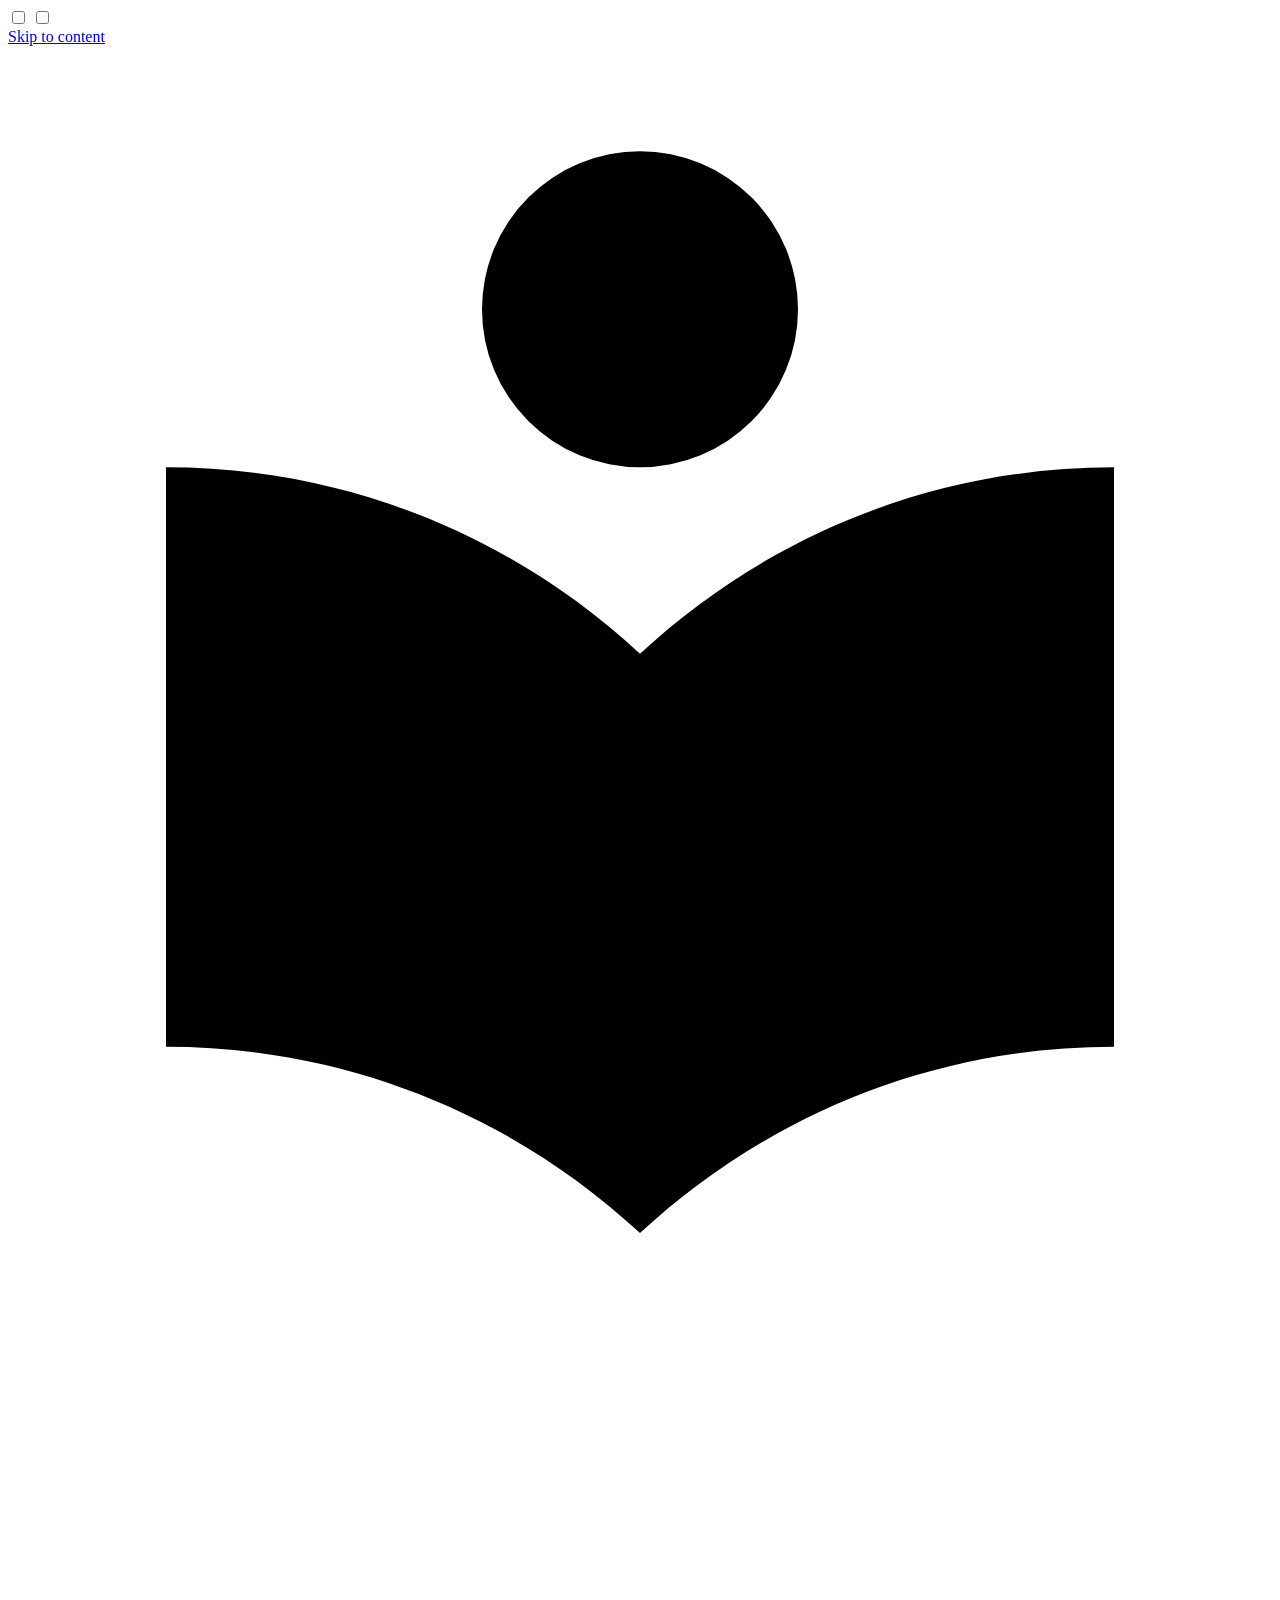
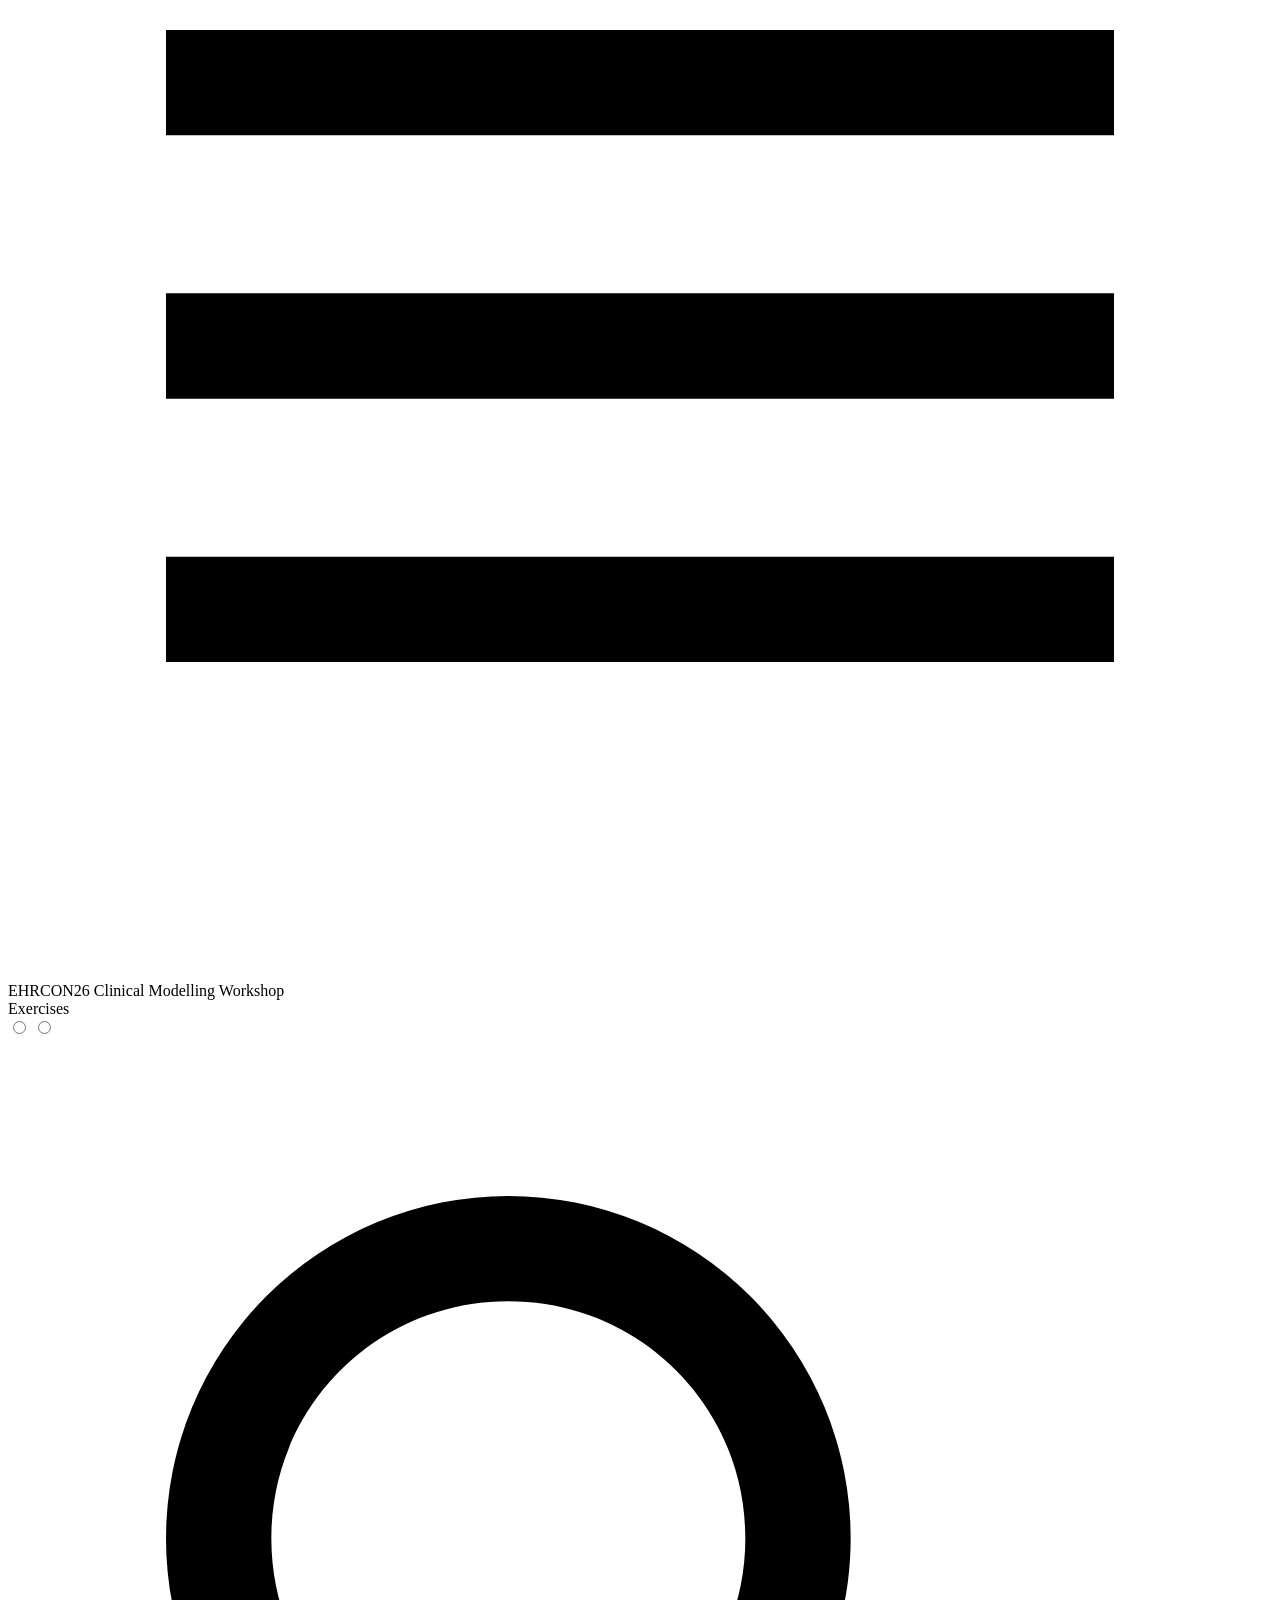
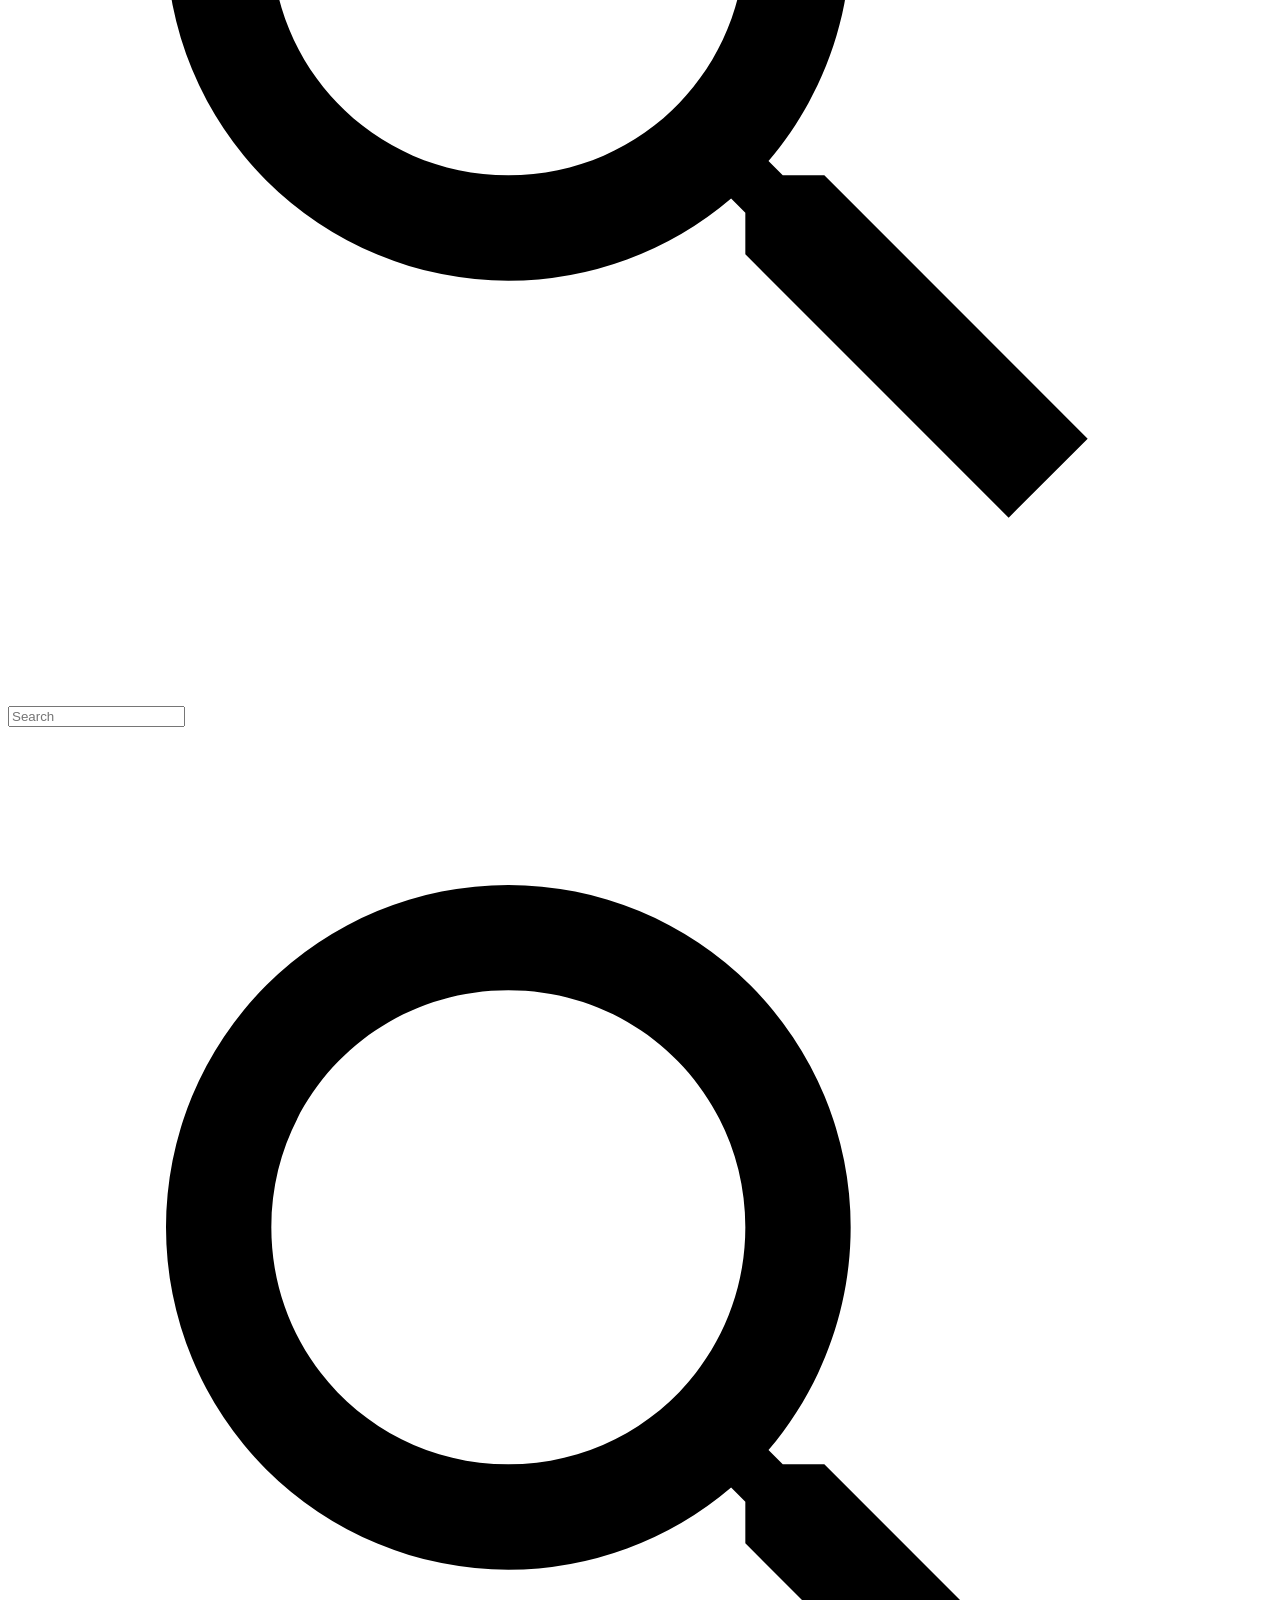
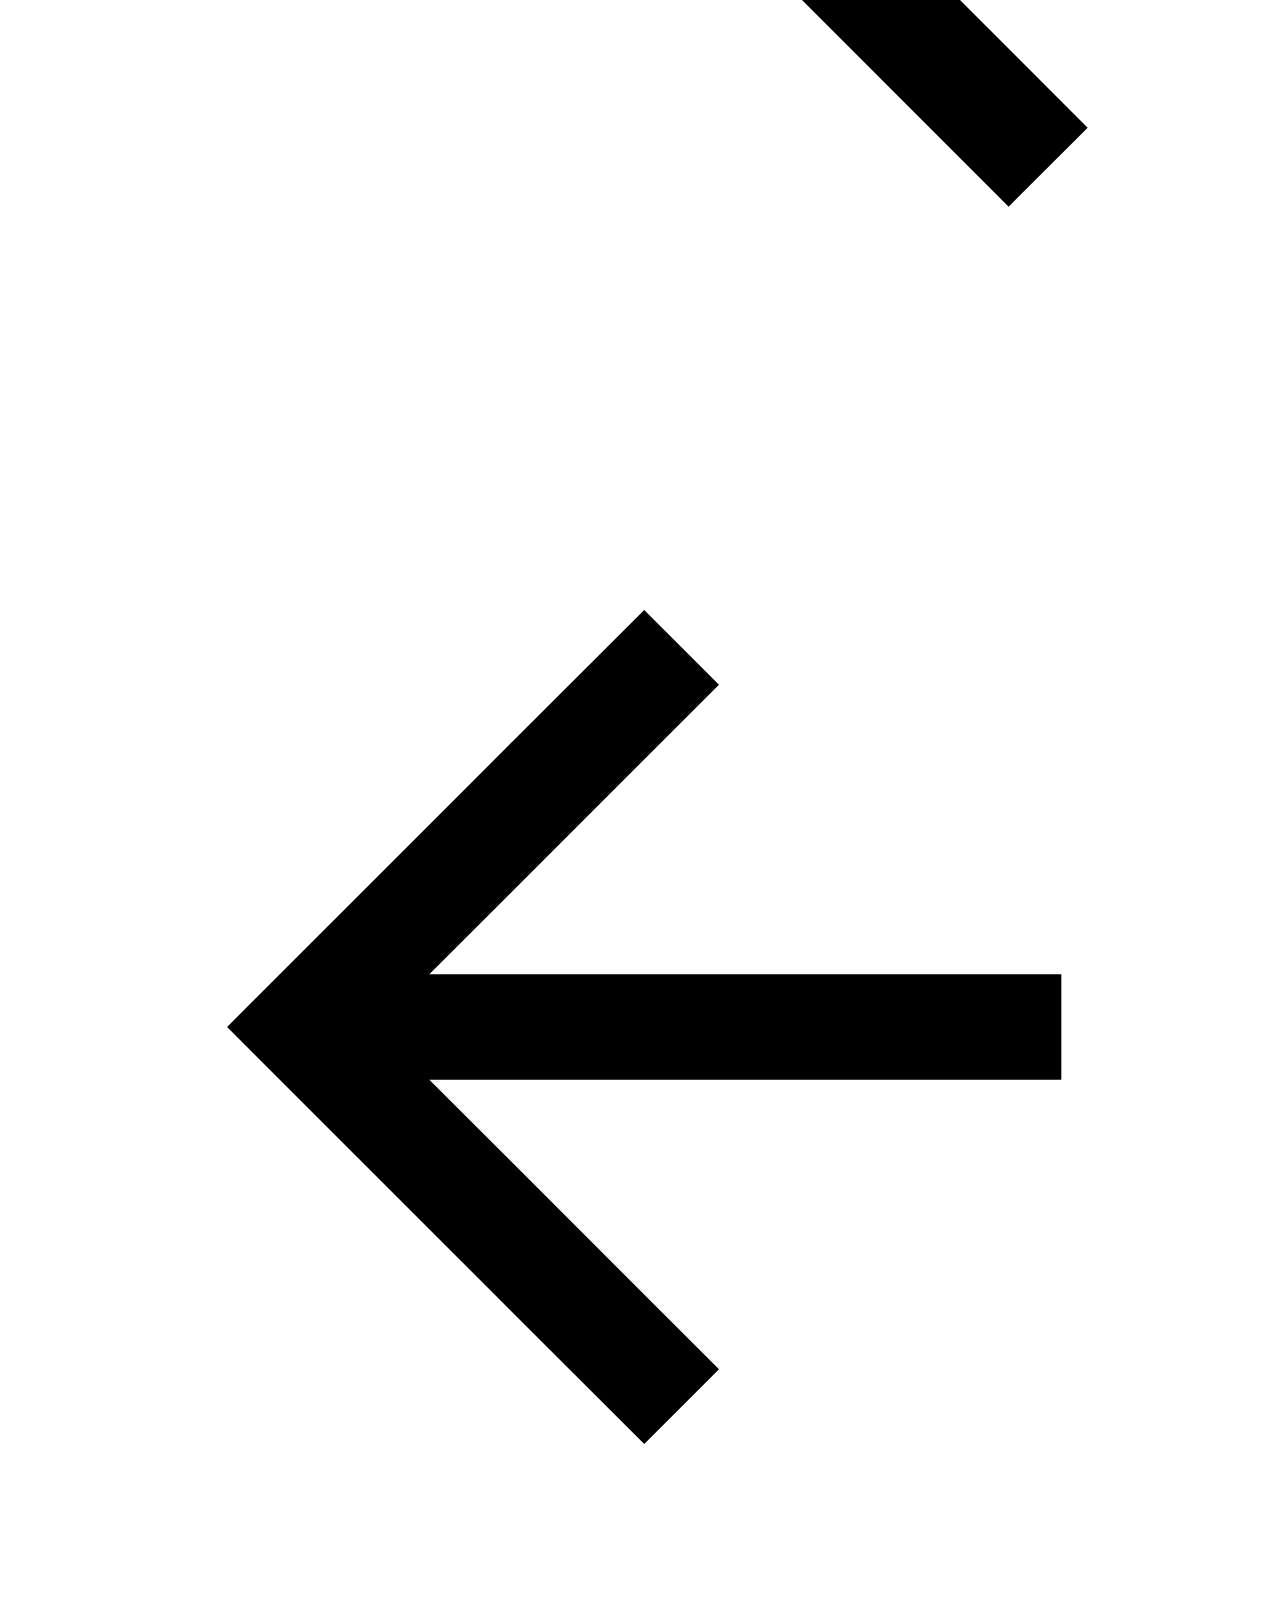
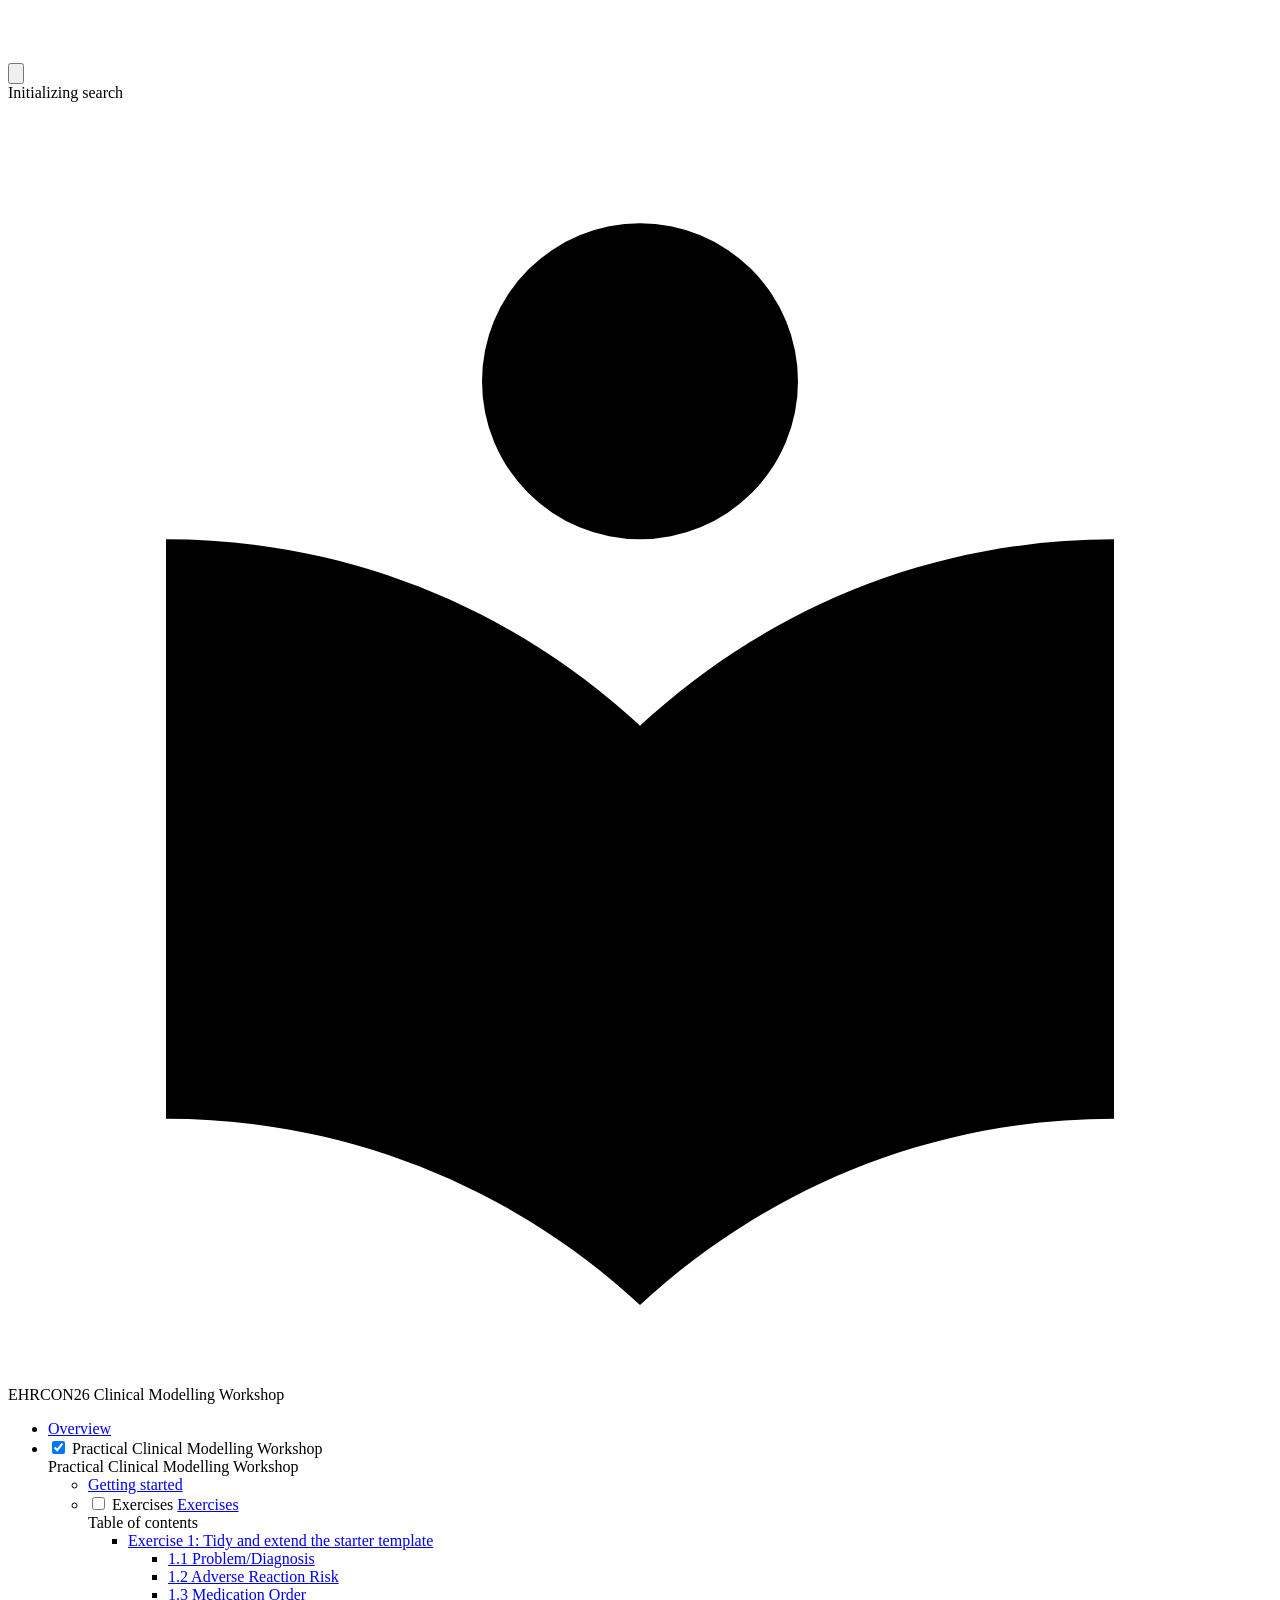
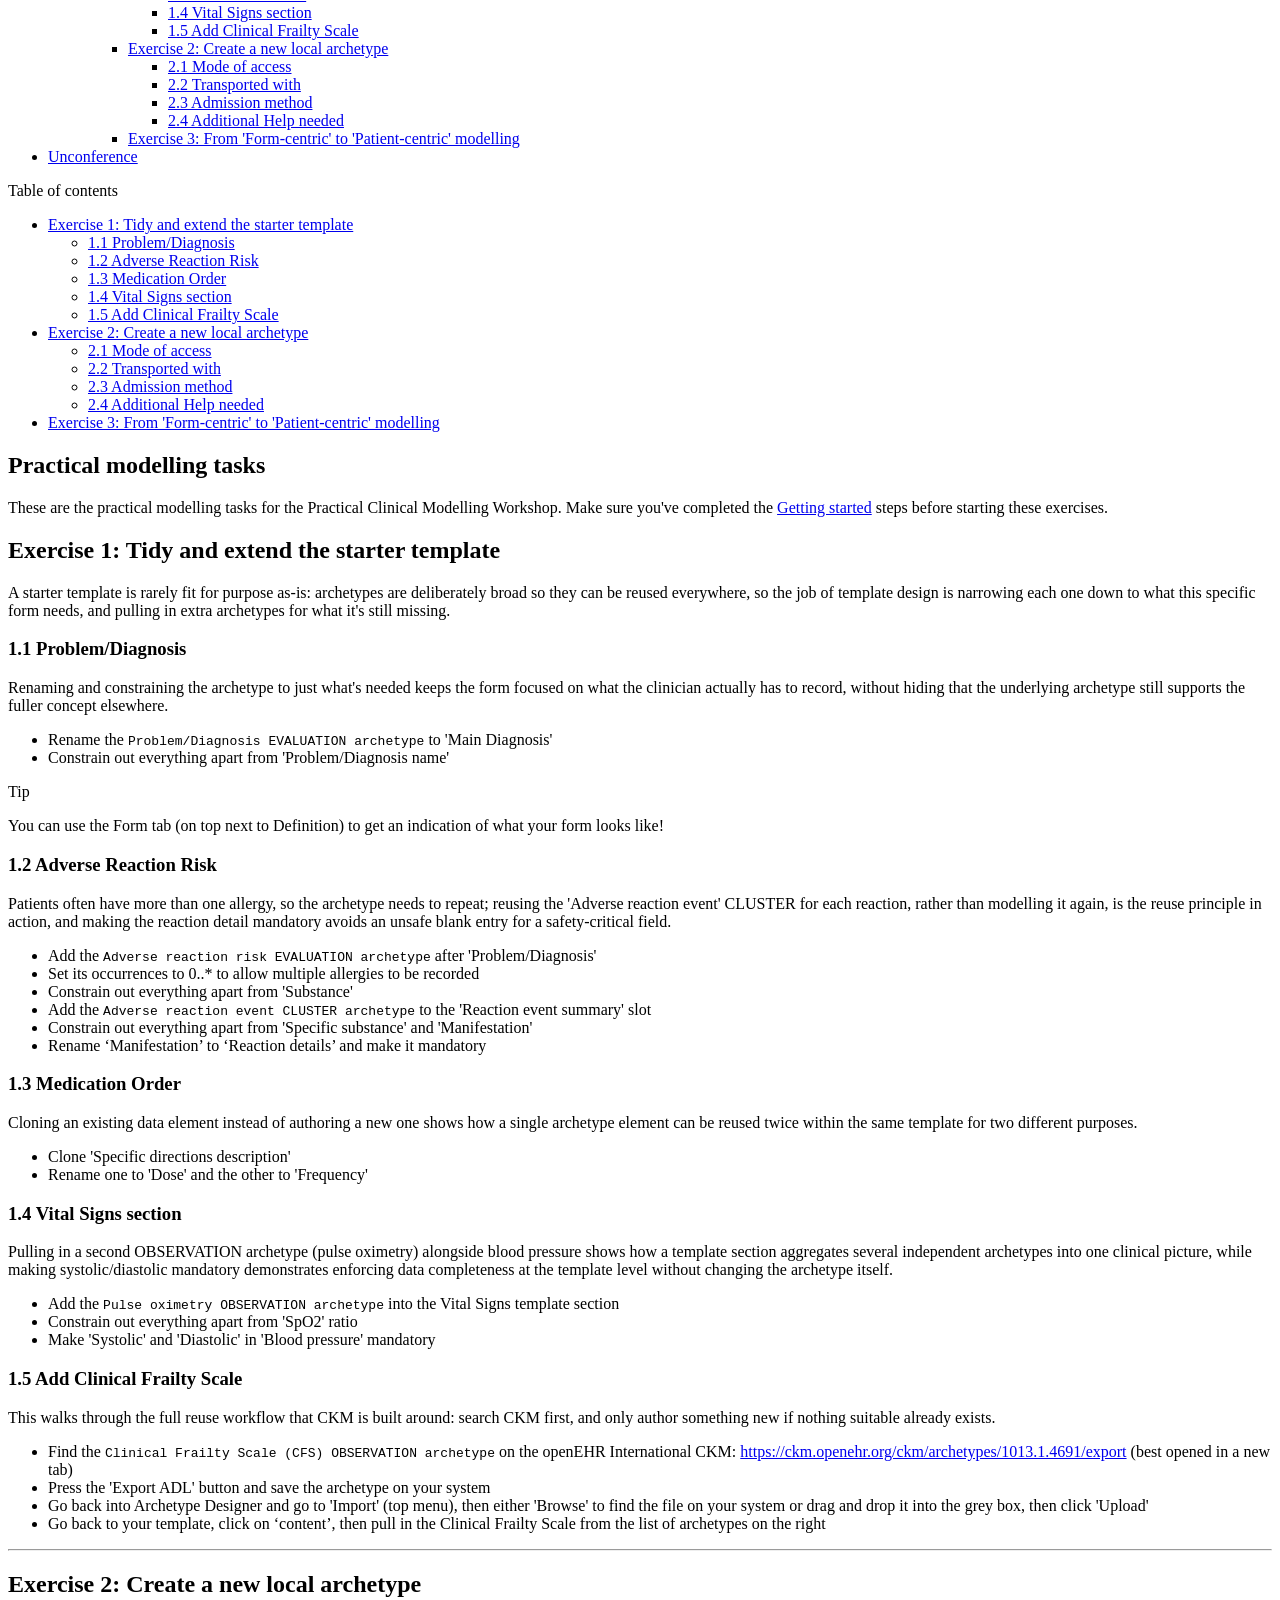
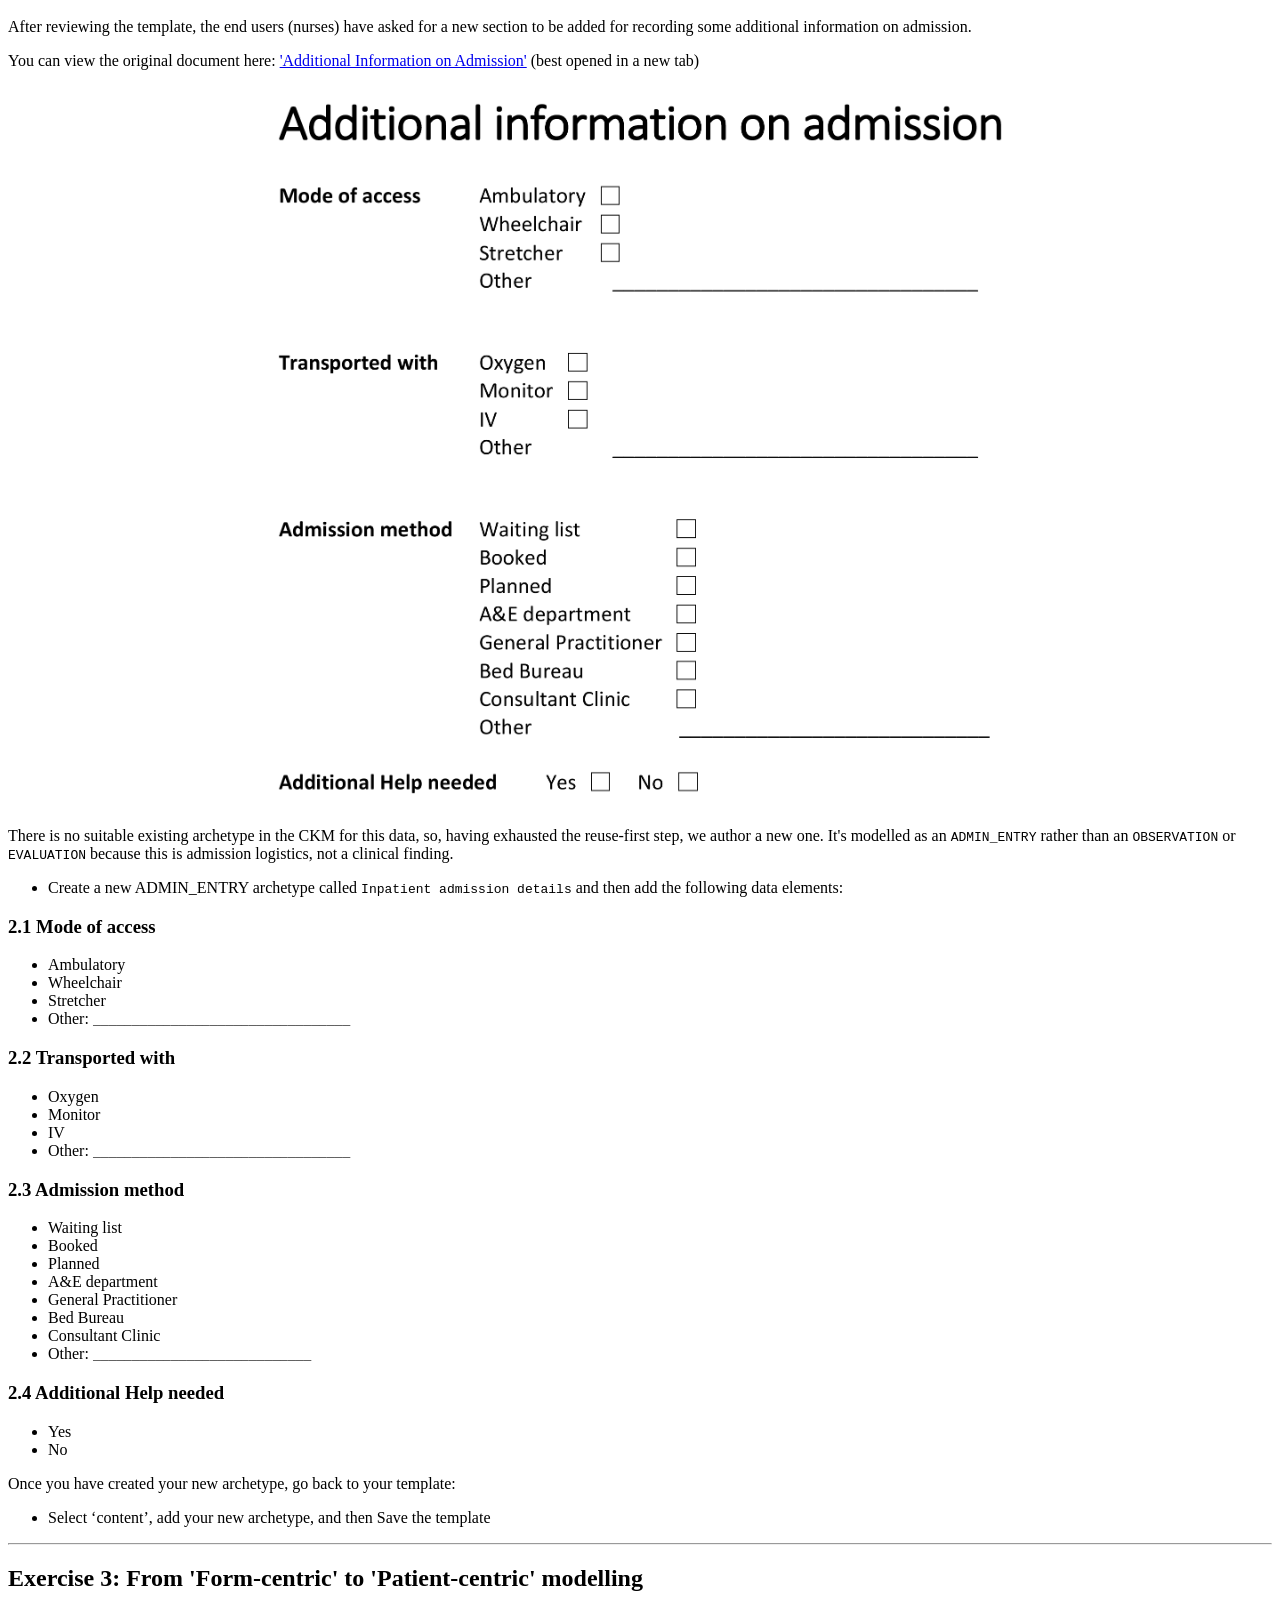
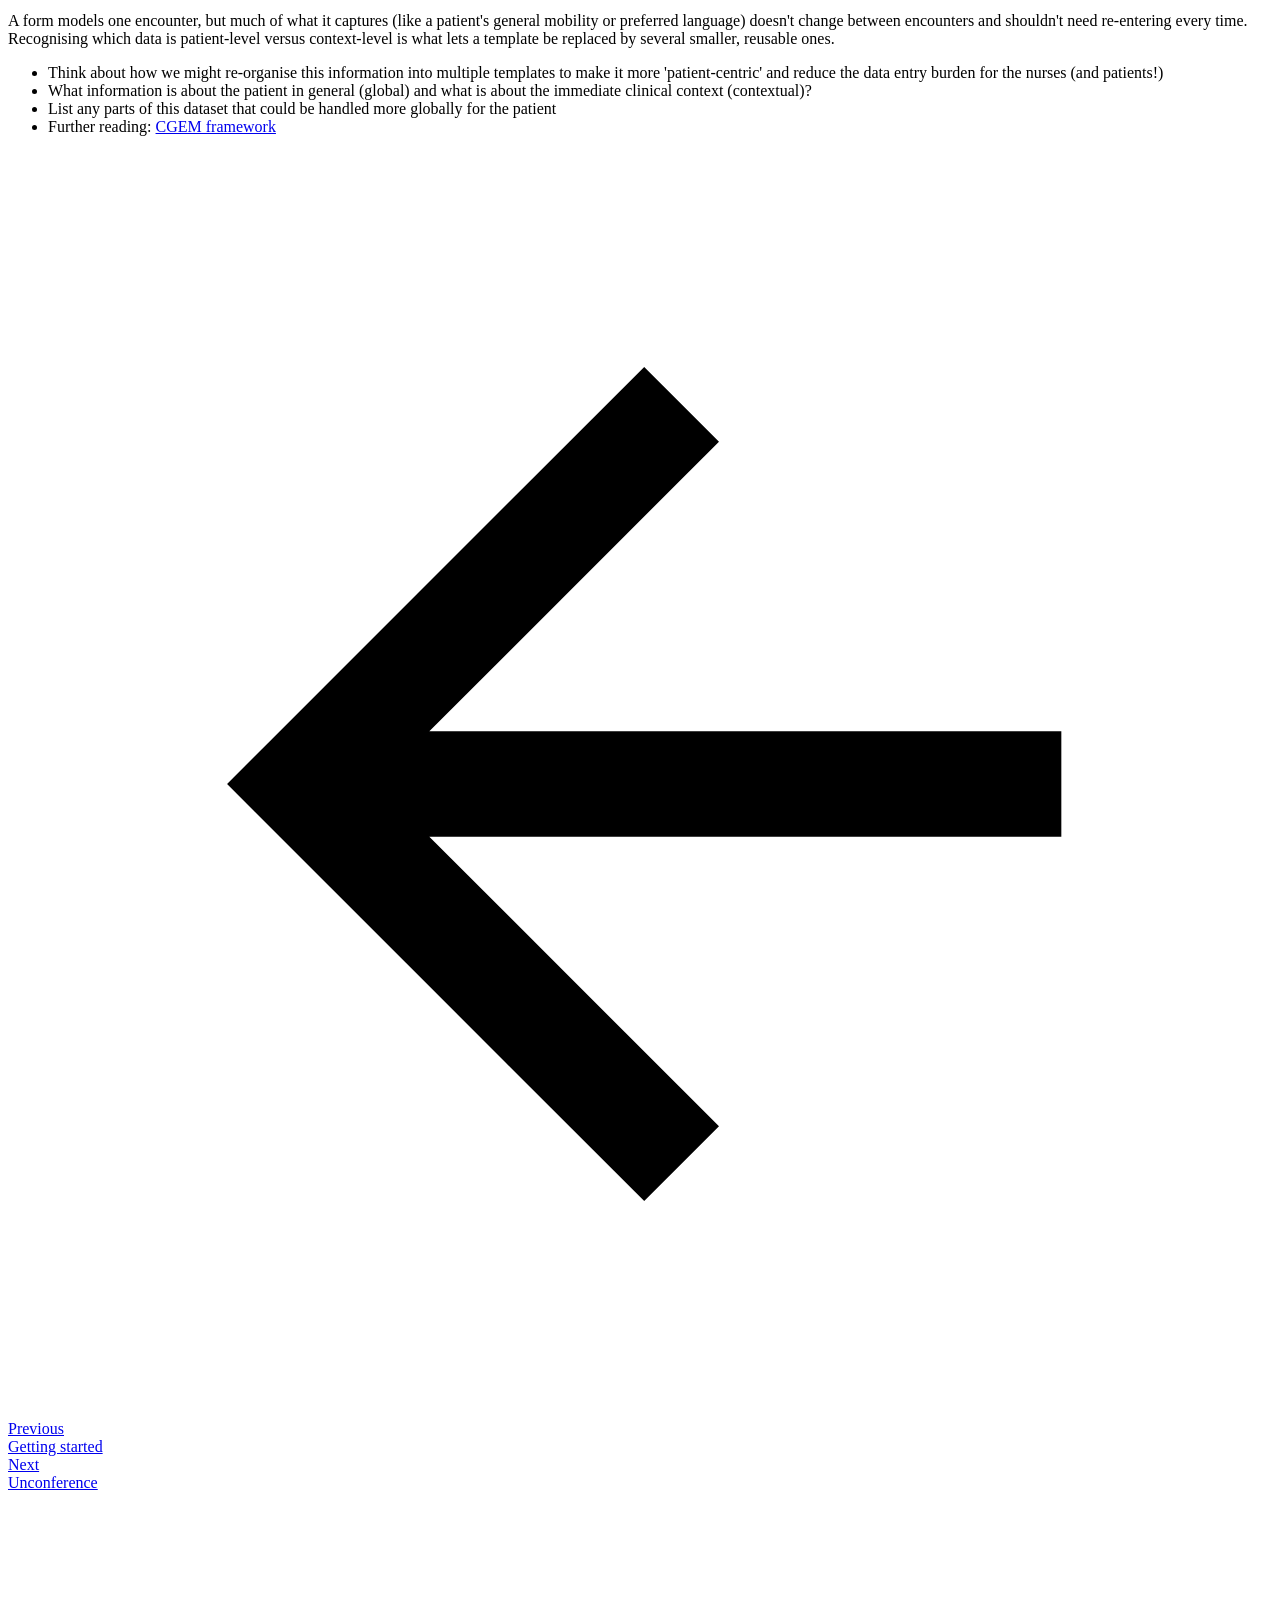
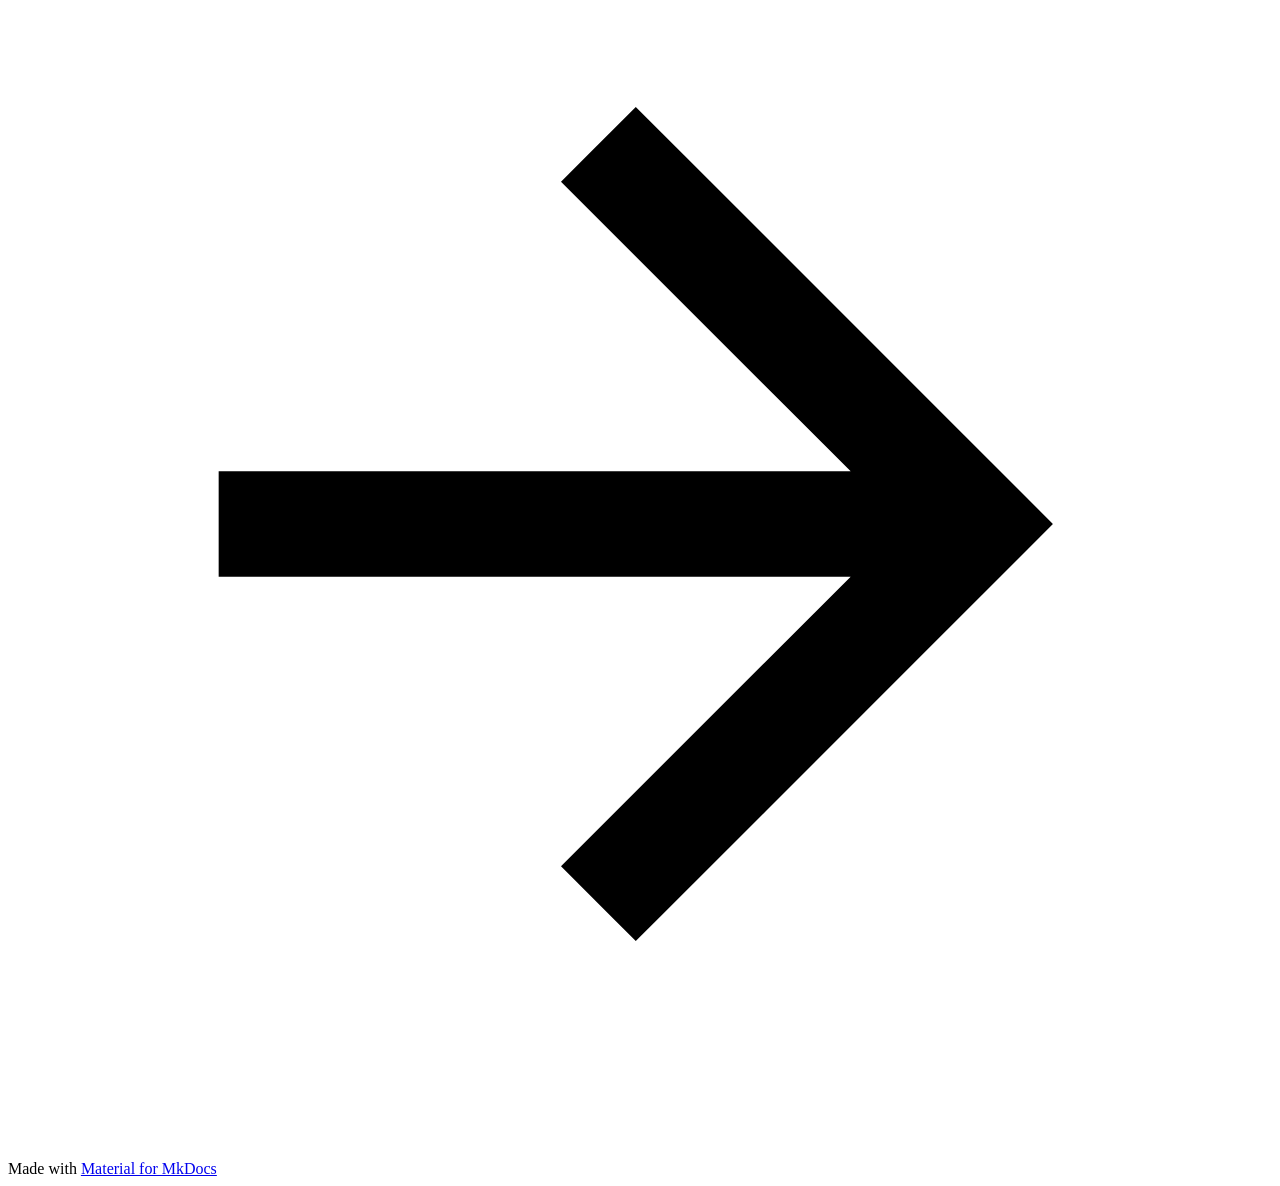
==== commit d064efa1: "Deployed 34d1cbc with MkDocs version: 1.6.1" ====
--- a/exercises/index.html
+++ b/exercises/index.html
@@ -11,6 +11,8 @@
       
         <link rel="prev" href="../getting-started/">
       
+      
+        <link rel="next" href="../unconference/">
       
       
         
@@ -256,6 +258,55 @@
       
   
   
+    
+  
+  
+  
+    
+    
+    
+    
+    
+    <li class="md-nav__item md-nav__item--active md-nav__item--nested">
+      
+        
+        
+        <input class="md-nav__toggle md-toggle " type="checkbox" id="__nav_2" checked>
+        
+          
+          <label class="md-nav__link" for="__nav_2" id="__nav_2_label" tabindex="0">
+            
+  
+  
+  <span class="md-ellipsis">
+    
+  
+    Practical Clinical Modelling Workshop
+  
+
+    
+  </span>
+  
+  
+
+            <span class="md-nav__icon md-icon"></span>
+          </label>
+        
+        <nav class="md-nav" data-md-level="1" aria-labelledby="__nav_2_label" aria-expanded="true">
+          <label class="md-nav__title" for="__nav_2">
+            <span class="md-nav__icon md-icon"></span>
+            
+  
+    Practical Clinical Modelling Workshop
+  
+
+          </label>
+          <ul class="md-nav__list" data-md-scrollfix>
+            
+              
+                
+  
+  
   
   
     <li class="md-nav__item">
@@ -278,9 +329,10 @@
     </li>
   
 
-    
-      
-      
+              
+            
+              
+                
   
   
     
@@ -496,6 +548,41 @@
     </li>
   
 
+              
+            
+          </ul>
+        </nav>
+      
+    </li>
+  
+
+    
+      
+      
+  
+  
+  
+  
+    <li class="md-nav__item">
+      <a href="../unconference/" class="md-nav__link">
+        
+  
+  
+  <span class="md-ellipsis">
+    
+  
+    Unconference
+  
+
+    
+  </span>
+  
+  
+
+      </a>
+    </li>
+  
+
     
   </ul>
 </nav>
@@ -685,7 +772,7 @@
 
 
 <h1 id="practical-modelling-tasks">Practical modelling tasks</h1>
-<p>Make sure you've completed the <a href="../getting-started/">Getting started</a> steps before starting these exercises.</p>
+<p>These are the practical modelling tasks for the Practical Clinical Modelling Workshop. Make sure you've completed the <a href="../getting-started/">Getting started</a> steps before starting these exercises.</p>
 <h2 id="exercise-1-tidy-and-extend-the-starter-template">Exercise 1: Tidy and extend the starter template</h2>
 <p>A starter template is rarely fit for purpose as-is: archetypes are deliberately broad so they can be reused everywhere, so the job of template design is narrowing each one down to what this specific form needs, and pulling in extra archetypes for what it's still missing.</p>
 <h3 id="11-problemdiagnosis">1.1 Problem/Diagnosis</h3>
@@ -805,6 +892,46 @@
       
         <footer class="md-footer">
   
+    
+      
+      <nav class="md-footer__inner md-grid" aria-label="Footer" >
+        
+          
+          <a href="../getting-started/" class="md-footer__link md-footer__link--prev" aria-label="Previous: Getting started">
+            <div class="md-footer__button md-icon">
+              
+              <svg xmlns="http://www.w3.org/2000/svg" viewBox="0 0 24 24"><path d="M20 11v2H8l5.5 5.5-1.42 1.42L4.16 12l7.92-7.92L13.5 5.5 8 11z"/></svg>
+            </div>
+            <div class="md-footer__title">
+              <span class="md-footer__direction">
+                Previous
+              </span>
+              <div class="md-ellipsis">
+                Getting started
+              </div>
+            </div>
+          </a>
+        
+        
+          
+          <a href="../unconference/" class="md-footer__link md-footer__link--next" aria-label="Next: Unconference">
+            <div class="md-footer__title">
+              <span class="md-footer__direction">
+                Next
+              </span>
+              <div class="md-ellipsis">
+                Unconference
+              </div>
+            </div>
+            <div class="md-footer__button md-icon">
+              
+              <svg xmlns="http://www.w3.org/2000/svg" viewBox="0 0 24 24"><path d="M4 11v2h12l-5.5 5.5 1.42 1.42L19.84 12l-7.92-7.92L10.5 5.5 16 11z"/></svg>
+            </div>
+          </a>
+        
+      </nav>
+    
+  
   <div class="md-footer-meta md-typeset">
     <div class="md-footer-meta__inner md-grid">
       <div class="md-copyright">
@@ -830,7 +957,7 @@
     
       
       
-      <script id="__config" type="application/json">{"annotate": null, "base": "..", "features": [], "search": "../assets/javascripts/workers/search.2c215733.min.js", "tags": null, "translations": {"clipboard.copied": "Copied to clipboard", "clipboard.copy": "Copy to clipboard", "search.result.more.one": "1 more on this page", "search.result.more.other": "# more on this page", "search.result.none": "No matching documents", "search.result.one": "1 matching document", "search.result.other": "# matching documents", "search.result.placeholder": "Type to start searching", "search.result.term.missing": "Missing", "select.version": "Select version"}, "version": null}</script>
+      <script id="__config" type="application/json">{"annotate": null, "base": "..", "features": ["navigation.footer"], "search": "../assets/javascripts/workers/search.2c215733.min.js", "tags": null, "translations": {"clipboard.copied": "Copied to clipboard", "clipboard.copy": "Copy to clipboard", "search.result.more.one": "1 more on this page", "search.result.more.other": "# more on this page", "search.result.none": "No matching documents", "search.result.one": "1 matching document", "search.result.other": "# matching documents", "search.result.placeholder": "Type to start searching", "search.result.term.missing": "Missing", "select.version": "Select version"}, "version": null}</script>
     
     
       <script src="../assets/javascripts/bundle.d7400e89.min.js"></script>
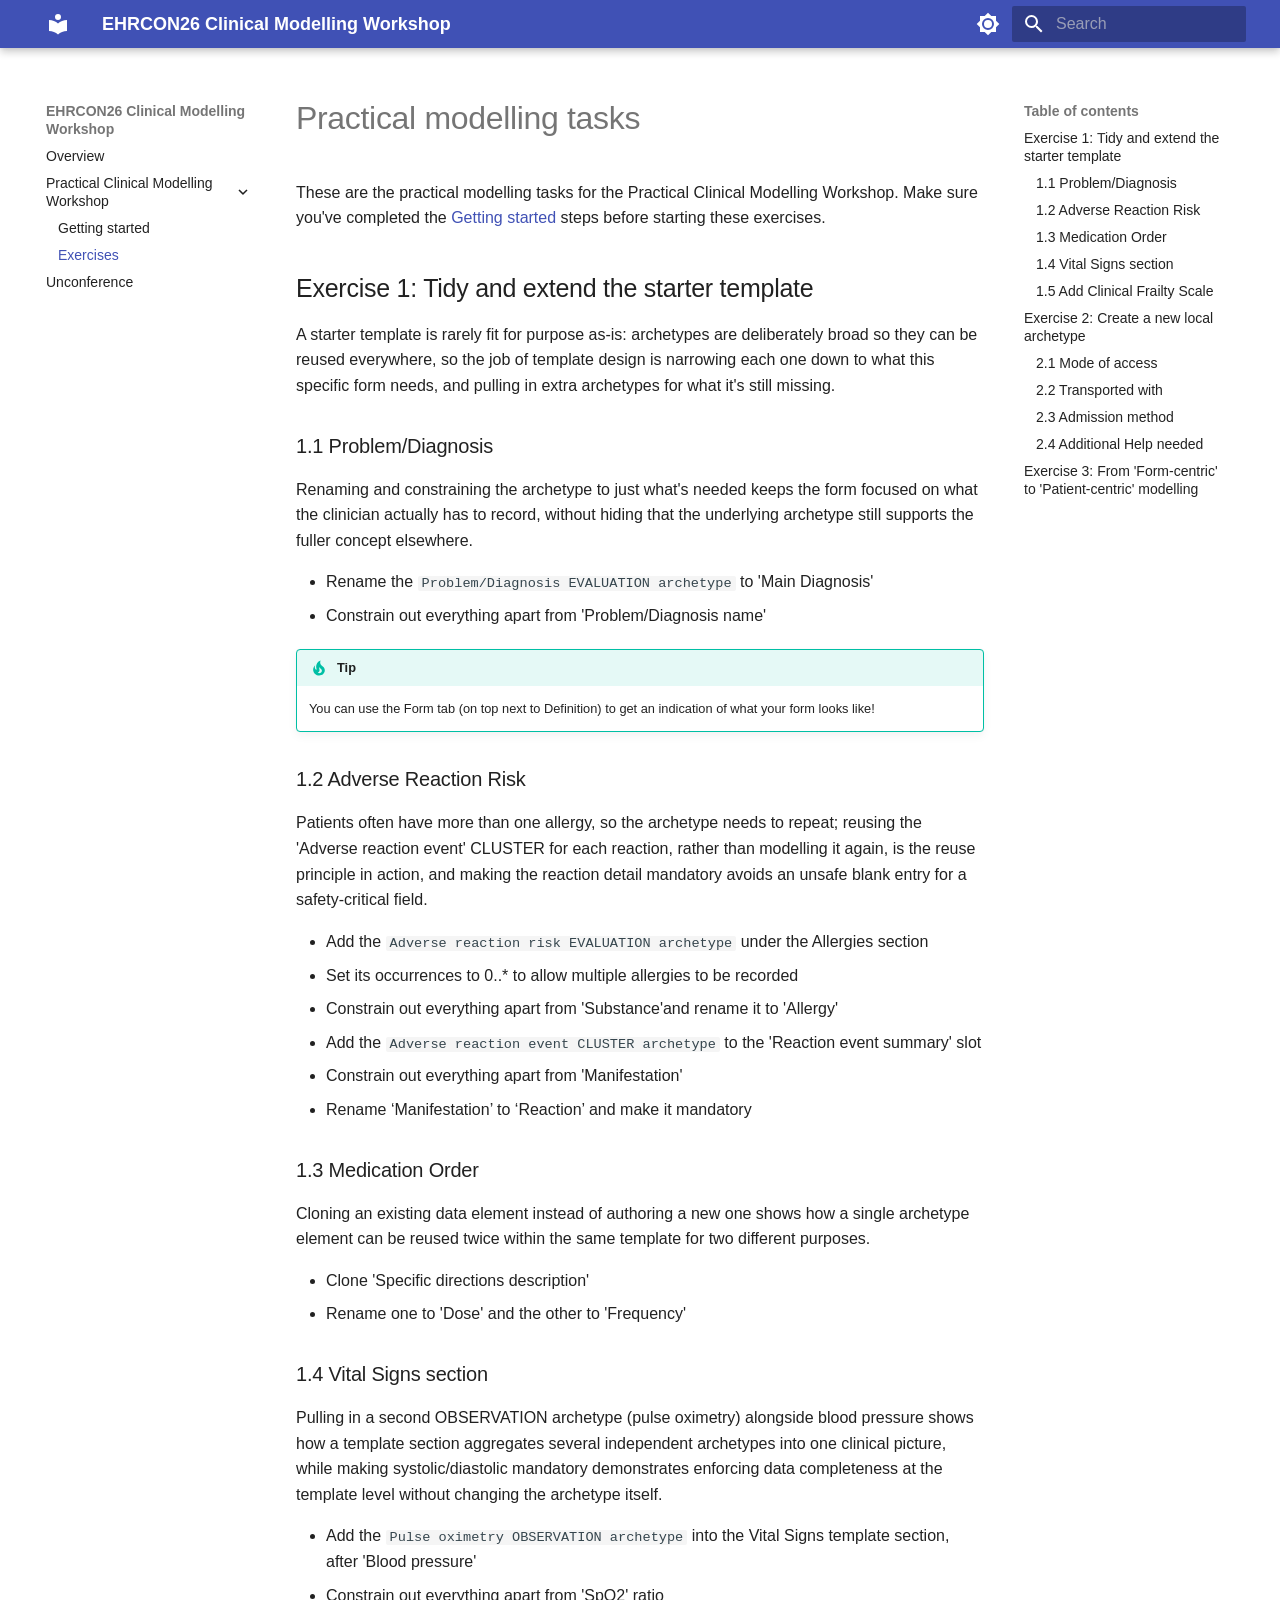
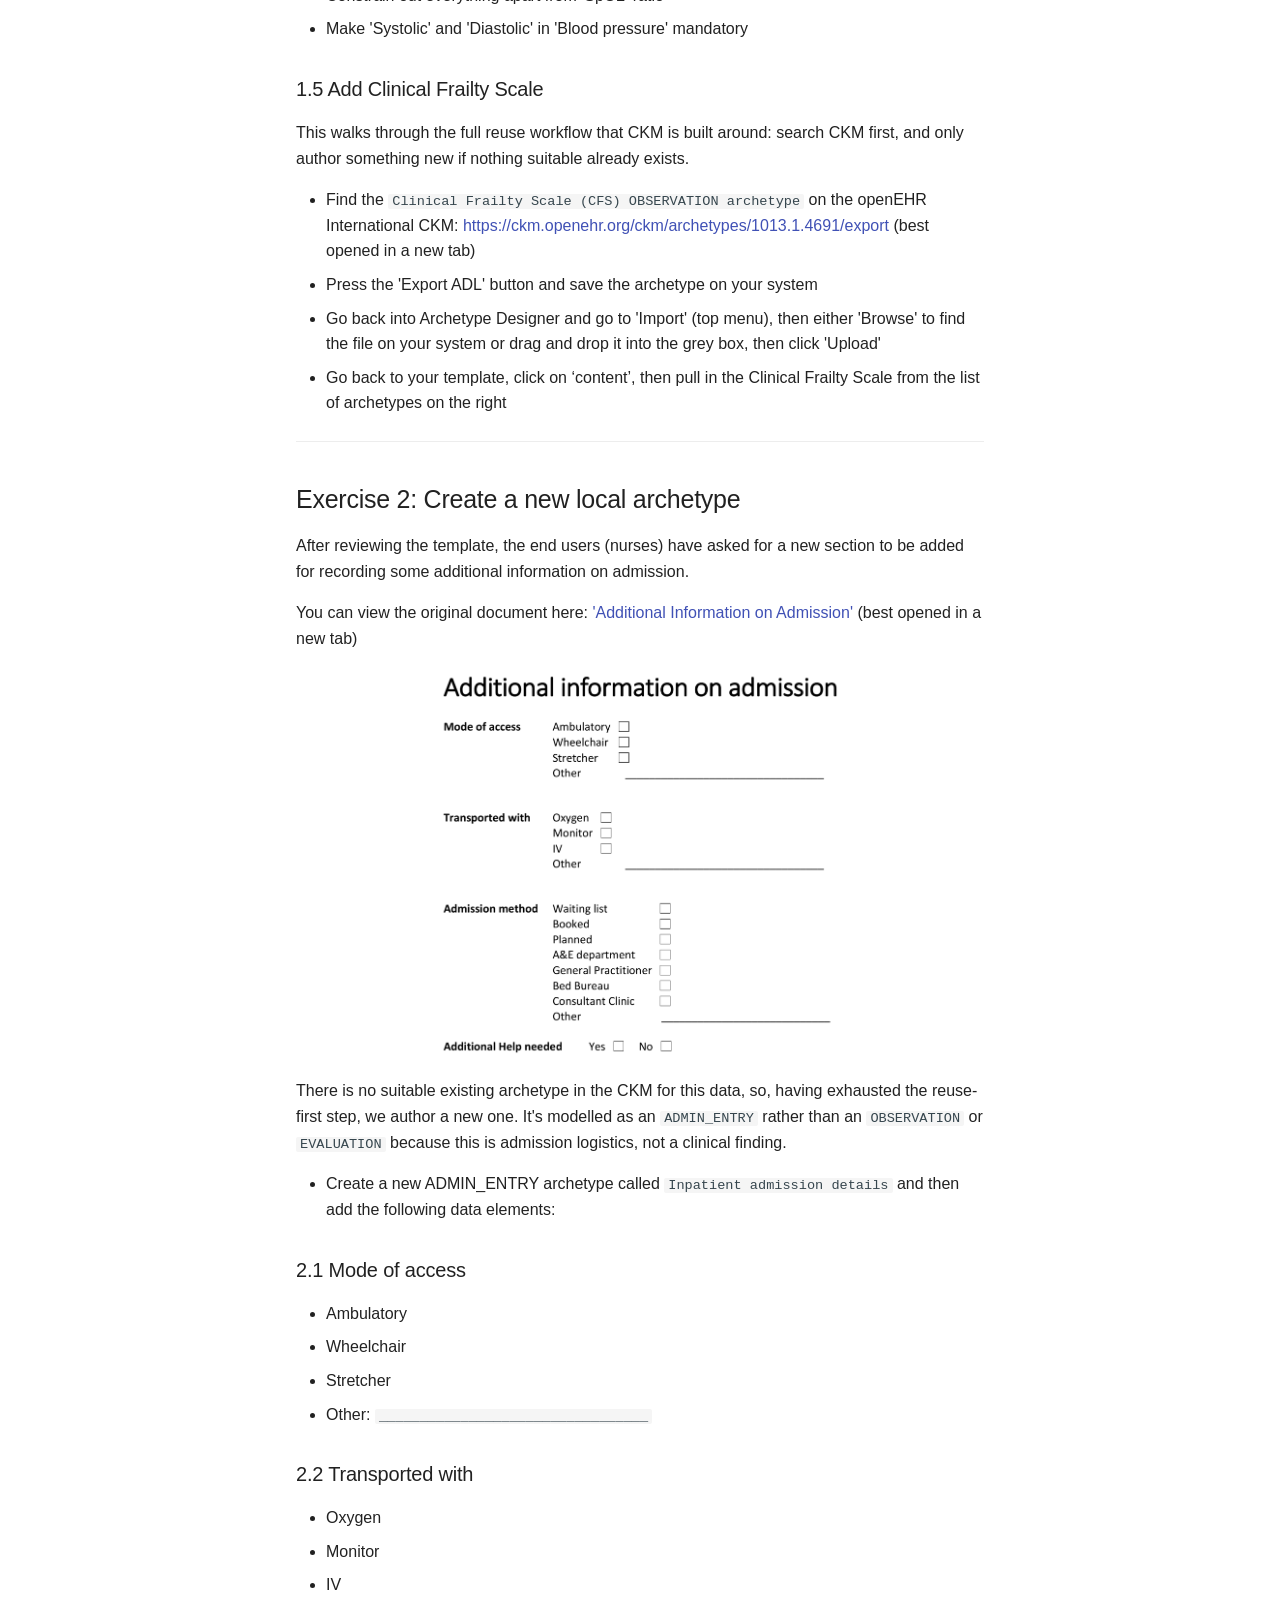
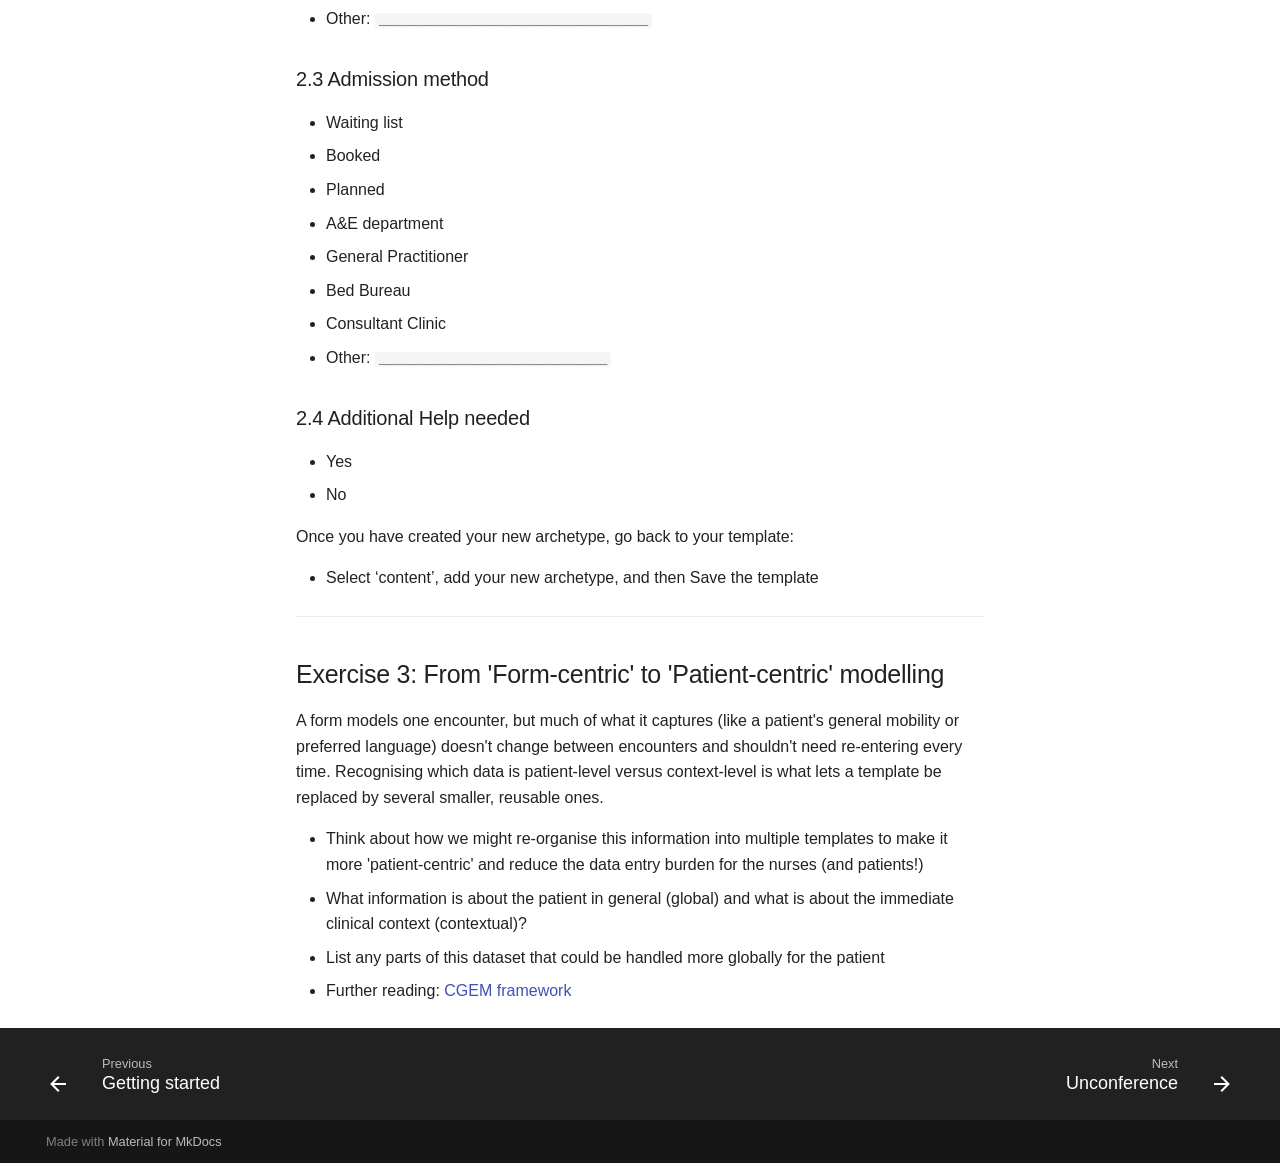
==== commit 4e7f5d98: "Deployed f6fe2ec with MkDocs version: 1.4.2" ====
--- a/exercises/index.html
+++ b/exercises/index.html
@@ -14,12 +14,8 @@
       
         <link rel="next" href="../unconference/">
       
-      
-        
-      
-      
       <link rel="icon" href="../assets/images/favicon.png">
-      <meta name="generator" content="mkdocs-1.6.1, mkdocs-material-9.7.7">
+      <meta name="generator" content="mkdocs-1.4.2, mkdocs-material-9.1.5">
     
     
       
@@ -27,17 +23,14 @@
       
     
     
-      <link rel="stylesheet" href="../assets/stylesheets/main.ec1eaa64.min.css">
-      
-        
-        <link rel="stylesheet" href="../assets/stylesheets/palette.ab4e12ef.min.css">
-      
-      
-
-
-    
-    
-      
+      <link rel="stylesheet" href="../assets/stylesheets/main.7a7fce14.min.css">
+      
+        
+        <link rel="stylesheet" href="../assets/stylesheets/palette.a0c5b2b5.min.css">
+      
+      
+
+    
     
     
       
@@ -51,10 +44,11 @@
     
       <link rel="stylesheet" href="../stylesheets/extra.css">
     
-    <script>__md_scope=new URL("..",location),__md_hash=e=>[...e].reduce(((e,_)=>(e<<5)-e+_.charCodeAt(0)),0),__md_get=(e,_=localStorage,t=__md_scope)=>JSON.parse(_.getItem(t.pathname+"."+e)),__md_set=(e,_,t=localStorage,a=__md_scope)=>{try{t.setItem(a.pathname+"."+e,JSON.stringify(_))}catch(e){}}</script>
-    
-      
-
+    <script>__md_scope=new URL("..",location),__md_hash=e=>[...e].reduce((e,_)=>(e<<5)-e+_.charCodeAt(0),0),__md_get=(e,_=localStorage,t=__md_scope)=>JSON.parse(_.getItem(t.pathname+"."+e)),__md_set=(e,_,t=localStorage,a=__md_scope)=>{try{t.setItem(a.pathname+"."+e,JSON.stringify(_))}catch(e){}}</script>
+    
+      
+
+    
     
     
   </head>
@@ -67,8 +61,11 @@
     
     
     
-    <body dir="ltr" data-md-color-scheme="default" data-md-color-primary="lightblue" data-md-color-accent="indigo">
-  
+    <body dir="ltr" data-md-color-scheme="default" data-md-color-primary="lightblue" data-md-color-accent="">
+  
+    
+    
+      <script>var palette=__md_get("__palette");if(palette&&"object"==typeof palette.color)for(var key of Object.keys(palette.color))document.body.setAttribute("data-md-color-"+key,palette.color[key])</script>
     
     <input class="md-toggle" data-md-toggle="drawer" type="checkbox" id="__drawer" autocomplete="off">
     <input class="md-toggle" data-md-toggle="search" type="checkbox" id="__search" autocomplete="off">
@@ -95,12 +92,11 @@
     <a href=".." title="EHRCON26 Clinical Modelling Workshop" class="md-header__button md-logo" aria-label="EHRCON26 Clinical Modelling Workshop" data-md-component="logo">
       
   
-  <svg xmlns="http://www.w3.org/2000/svg" viewBox="0 0 24 24"><path d="M12 8a3 3 0 0 0 3-3 3 3 0 0 0-3-3 3 3 0 0 0-3 3 3 3 0 0 0 3 3m0 3.54C9.64 9.35 6.5 8 3 8v11c3.5 0 6.64 1.35 9 3.54 2.36-2.19 5.5-3.54 9-3.54V8c-3.5 0-6.64 1.35-9 3.54"/></svg>
+  <svg xmlns="http://www.w3.org/2000/svg" viewBox="0 0 24 24"><path d="M12 8a3 3 0 0 0 3-3 3 3 0 0 0-3-3 3 3 0 0 0-3 3 3 3 0 0 0 3 3m0 3.54C9.64 9.35 6.5 8 3 8v11c3.5 0 6.64 1.35 9 3.54 2.36-2.19 5.5-3.54 9-3.54V8c-3.5 0-6.64 1.35-9 3.54Z"/></svg>
 
     </a>
     <label class="md-header__button md-icon" for="__drawer">
-      
-      <svg xmlns="http://www.w3.org/2000/svg" viewBox="0 0 24 24"><path d="M3 6h18v2H3zm0 5h18v2H3zm0 5h18v2H3z"/></svg>
+      <svg xmlns="http://www.w3.org/2000/svg" viewBox="0 0 24 24"><path d="M3 6h18v2H3V6m0 5h18v2H3v-2m0 5h18v2H3v-2Z"/></svg>
     </label>
     <div class="md-header__title" data-md-component="header-title">
       <div class="md-header__ellipsis">
@@ -119,65 +115,50 @@
       </div>
     </div>
     
-      
-        <form class="md-header__option" data-md-component="palette">
-  
-    
-    
-    
-    <input class="md-option" data-md-color-media="(prefers-color-scheme: light)" data-md-color-scheme="default" data-md-color-primary="lightblue" data-md-color-accent="indigo"  aria-label="Switch to dark mode"  type="radio" name="__palette" id="__palette_0">
-    
-      <label class="md-header__button md-icon" title="Switch to dark mode" for="__palette_1" hidden>
-        <svg xmlns="http://www.w3.org/2000/svg" viewBox="0 0 24 24"><path d="M12 8a4 4 0 0 0-4 4 4 4 0 0 0 4 4 4 4 0 0 0 4-4 4 4 0 0 0-4-4m0 10a6 6 0 0 1-6-6 6 6 0 0 1 6-6 6 6 0 0 1 6 6 6 6 0 0 1-6 6m8-9.31V4h-4.69L12 .69 8.69 4H4v4.69L.69 12 4 15.31V20h4.69L12 23.31 15.31 20H20v-4.69L23.31 12z"/></svg>
+      <form class="md-header__option" data-md-component="palette">
+        
+          
+          <input class="md-option" data-md-color-media="(prefers-color-scheme: light)" data-md-color-scheme="default" data-md-color-primary="lightblue" data-md-color-accent=""  aria-label="Switch to dark mode"  type="radio" name="__palette" id="__palette_1">
+          
+            <label class="md-header__button md-icon" title="Switch to dark mode" for="__palette_2" hidden>
+              <svg xmlns="http://www.w3.org/2000/svg" viewBox="0 0 24 24"><path d="M12 8a4 4 0 0 0-4 4 4 4 0 0 0 4 4 4 4 0 0 0 4-4 4 4 0 0 0-4-4m0 10a6 6 0 0 1-6-6 6 6 0 0 1 6-6 6 6 0 0 1 6 6 6 6 0 0 1-6 6m8-9.31V4h-4.69L12 .69 8.69 4H4v4.69L.69 12 4 15.31V20h4.69L12 23.31 15.31 20H20v-4.69L23.31 12 20 8.69Z"/></svg>
+            </label>
+          
+        
+          
+          <input class="md-option" data-md-color-media="(prefers-color-scheme: dark)" data-md-color-scheme="slate" data-md-color-primary="lightblue" data-md-color-accent=""  aria-label="Switch to light mode"  type="radio" name="__palette" id="__palette_2">
+          
+            <label class="md-header__button md-icon" title="Switch to light mode" for="__palette_1" hidden>
+              <svg xmlns="http://www.w3.org/2000/svg" viewBox="0 0 24 24"><path d="M12 18c-.89 0-1.74-.2-2.5-.55C11.56 16.5 13 14.42 13 12c0-2.42-1.44-4.5-3.5-5.45C10.26 6.2 11.11 6 12 6a6 6 0 0 1 6 6 6 6 0 0 1-6 6m8-9.31V4h-4.69L12 .69 8.69 4H4v4.69L.69 12 4 15.31V20h4.69L12 23.31 15.31 20H20v-4.69L23.31 12 20 8.69Z"/></svg>
+            </label>
+          
+        
+      </form>
+    
+    
+    
+      <label class="md-header__button md-icon" for="__search">
+        <svg xmlns="http://www.w3.org/2000/svg" viewBox="0 0 24 24"><path d="M9.5 3A6.5 6.5 0 0 1 16 9.5c0 1.61-.59 3.09-1.56 4.23l.27.27h.79l5 5-1.5 1.5-5-5v-.79l-.27-.27A6.516 6.516 0 0 1 9.5 16 6.5 6.5 0 0 1 3 9.5 6.5 6.5 0 0 1 9.5 3m0 2C7 5 5 7 5 9.5S7 14 9.5 14 14 12 14 9.5 12 5 9.5 5Z"/></svg>
       </label>
-    
-  
-    
-    
-    
-    <input class="md-option" data-md-color-media="(prefers-color-scheme: dark)" data-md-color-scheme="slate" data-md-color-primary="lightblue" data-md-color-accent="indigo"  aria-label="Switch to light mode"  type="radio" name="__palette" id="__palette_1">
-    
-      <label class="md-header__button md-icon" title="Switch to light mode" for="__palette_0" hidden>
-        <svg xmlns="http://www.w3.org/2000/svg" viewBox="0 0 24 24"><path d="M12 18c-.89 0-1.74-.2-2.5-.55C11.56 16.5 13 14.42 13 12s-1.44-4.5-3.5-5.45C10.26 6.2 11.11 6 12 6a6 6 0 0 1 6 6 6 6 0 0 1-6 6m8-9.31V4h-4.69L12 .69 8.69 4H4v4.69L.69 12 4 15.31V20h4.69L12 23.31 15.31 20H20v-4.69L23.31 12z"/></svg>
-      </label>
-    
-  
-</form>
-      
-    
-    
-      <script>var palette=__md_get("__palette");if(palette&&palette.color){if("(prefers-color-scheme)"===palette.color.media){var media=matchMedia("(prefers-color-scheme: light)"),input=document.querySelector(media.matches?"[data-md-color-media='(prefers-color-scheme: light)']":"[data-md-color-media='(prefers-color-scheme: dark)']");palette.color.media=input.getAttribute("data-md-color-media"),palette.color.scheme=input.getAttribute("data-md-color-scheme"),palette.color.primary=input.getAttribute("data-md-color-primary"),palette.color.accent=input.getAttribute("data-md-color-accent")}for(var[key,value]of Object.entries(palette.color))document.body.setAttribute("data-md-color-"+key,value)}</script>
-    
-    
-    
-      
-      
-        <label class="md-header__button md-icon" for="__search">
-          
-          <svg xmlns="http://www.w3.org/2000/svg" viewBox="0 0 24 24"><path d="M9.5 3A6.5 6.5 0 0 1 16 9.5c0 1.61-.59 3.09-1.56 4.23l.27.27h.79l5 5-1.5 1.5-5-5v-.79l-.27-.27A6.52 6.52 0 0 1 9.5 16 6.5 6.5 0 0 1 3 9.5 6.5 6.5 0 0 1 9.5 3m0 2C7 5 5 7 5 9.5S7 14 9.5 14 14 12 14 9.5 12 5 9.5 5"/></svg>
-        </label>
-        <div class="md-search" data-md-component="search" role="dialog">
+      <div class="md-search" data-md-component="search" role="dialog">
   <label class="md-search__overlay" for="__search"></label>
   <div class="md-search__inner" role="search">
     <form class="md-search__form" name="search">
       <input type="text" class="md-search__input" name="query" aria-label="Search" placeholder="Search" autocapitalize="off" autocorrect="off" autocomplete="off" spellcheck="false" data-md-component="search-query" required>
       <label class="md-search__icon md-icon" for="__search">
-        
-        <svg xmlns="http://www.w3.org/2000/svg" viewBox="0 0 24 24"><path d="M9.5 3A6.5 6.5 0 0 1 16 9.5c0 1.61-.59 3.09-1.56 4.23l.27.27h.79l5 5-1.5 1.5-5-5v-.79l-.27-.27A6.52 6.52 0 0 1 9.5 16 6.5 6.5 0 0 1 3 9.5 6.5 6.5 0 0 1 9.5 3m0 2C7 5 5 7 5 9.5S7 14 9.5 14 14 12 14 9.5 12 5 9.5 5"/></svg>
-        
-        <svg xmlns="http://www.w3.org/2000/svg" viewBox="0 0 24 24"><path d="M20 11v2H8l5.5 5.5-1.42 1.42L4.16 12l7.92-7.92L13.5 5.5 8 11z"/></svg>
+        <svg xmlns="http://www.w3.org/2000/svg" viewBox="0 0 24 24"><path d="M9.5 3A6.5 6.5 0 0 1 16 9.5c0 1.61-.59 3.09-1.56 4.23l.27.27h.79l5 5-1.5 1.5-5-5v-.79l-.27-.27A6.516 6.516 0 0 1 9.5 16 6.5 6.5 0 0 1 3 9.5 6.5 6.5 0 0 1 9.5 3m0 2C7 5 5 7 5 9.5S7 14 9.5 14 14 12 14 9.5 12 5 9.5 5Z"/></svg>
+        <svg xmlns="http://www.w3.org/2000/svg" viewBox="0 0 24 24"><path d="M20 11v2H8l5.5 5.5-1.42 1.42L4.16 12l7.92-7.92L13.5 5.5 8 11h12Z"/></svg>
       </label>
       <nav class="md-search__options" aria-label="Search">
         
         <button type="reset" class="md-search__icon md-icon" title="Clear" aria-label="Clear" tabindex="-1">
-          
-          <svg xmlns="http://www.w3.org/2000/svg" viewBox="0 0 24 24"><path d="M19 6.41 17.59 5 12 10.59 6.41 5 5 6.41 10.59 12 5 17.59 6.41 19 12 13.41 17.59 19 19 17.59 13.41 12z"/></svg>
+          <svg xmlns="http://www.w3.org/2000/svg" viewBox="0 0 24 24"><path d="M19 6.41 17.59 5 12 10.59 6.41 5 5 6.41 10.59 12 5 17.59 6.41 19 12 13.41 17.59 19 19 17.59 13.41 12 19 6.41Z"/></svg>
         </button>
       </nav>
       
     </form>
     <div class="md-search__output">
-      <div class="md-search__scrollwrap" tabindex="0" data-md-scrollfix>
+      <div class="md-search__scrollwrap" data-md-scrollfix>
         <div class="md-search-result" data-md-component="search-result">
           <div class="md-search-result__meta">
             Initializing search
@@ -188,7 +169,6 @@
     </div>
   </div>
 </div>
-      
     
     
   </nav>
@@ -213,13 +193,12 @@
                     
 
 
-
 <nav class="md-nav md-nav--primary" aria-label="Navigation" data-md-level="0">
   <label class="md-nav__title" for="__drawer">
     <a href=".." title="EHRCON26 Clinical Modelling Workshop" class="md-nav__button md-logo" aria-label="EHRCON26 Clinical Modelling Workshop" data-md-component="logo">
       
   
-  <svg xmlns="http://www.w3.org/2000/svg" viewBox="0 0 24 24"><path d="M12 8a3 3 0 0 0 3-3 3 3 0 0 0-3-3 3 3 0 0 0-3 3 3 3 0 0 0 3 3m0 3.54C9.64 9.35 6.5 8 3 8v11c3.5 0 6.64 1.35 9 3.54 2.36-2.19 5.5-3.54 9-3.54V8c-3.5 0-6.64 1.35-9 3.54"/></svg>
+  <svg xmlns="http://www.w3.org/2000/svg" viewBox="0 0 24 24"><path d="M12 8a3 3 0 0 0 3-3 3 3 0 0 0-3-3 3 3 0 0 0-3 3 3 3 0 0 0 3 3m0 3.54C9.64 9.35 6.5 8 3 8v11c3.5 0 6.64 1.35 9 3.54 2.36-2.19 5.5-3.54 9-3.54V8c-3.5 0-6.64 1.35-9 3.54Z"/></svg>
 
     </a>
     EHRCON26 Clinical Modelling Workshop
@@ -229,26 +208,14 @@
     
       
       
-  
+      
+
   
   
   
     <li class="md-nav__item">
       <a href=".." class="md-nav__link">
-        
-  
-  
-  <span class="md-ellipsis">
-    
-  
-    Overview
-  
-
-    
-  </span>
-  
-  
-
+        Overview
       </a>
     </li>
   
@@ -256,87 +223,54 @@
     
       
       
-  
-  
-    
-  
-  
-  
-    
-    
-    
-    
+      
+
+  
+  
+    
+  
+  
     
     <li class="md-nav__item md-nav__item--active md-nav__item--nested">
       
-        
-        
-        <input class="md-nav__toggle md-toggle " type="checkbox" id="__nav_2" checked>
-        
-          
-          <label class="md-nav__link" for="__nav_2" id="__nav_2_label" tabindex="0">
-            
-  
-  
-  <span class="md-ellipsis">
-    
-  
-    Practical Clinical Modelling Workshop
-  
-
-    
-  </span>
-  
-  
-
-            <span class="md-nav__icon md-icon"></span>
-          </label>
-        
-        <nav class="md-nav" data-md-level="1" aria-labelledby="__nav_2_label" aria-expanded="true">
-          <label class="md-nav__title" for="__nav_2">
-            <span class="md-nav__icon md-icon"></span>
-            
-  
-    Practical Clinical Modelling Workshop
-  
-
-          </label>
-          <ul class="md-nav__list" data-md-scrollfix>
+      
+      
+      
+      <input class="md-nav__toggle md-toggle " type="checkbox" id="__nav_2" checked>
+      
+      
+      
+        <label class="md-nav__link" for="__nav_2" id="__nav_2_label" tabindex="0">
+          Practical Clinical Modelling Workshop
+          <span class="md-nav__icon md-icon"></span>
+        </label>
+      
+      <nav class="md-nav" data-md-level="1" aria-labelledby="__nav_2_label" aria-expanded="true">
+        <label class="md-nav__title" for="__nav_2">
+          <span class="md-nav__icon md-icon"></span>
+          Practical Clinical Modelling Workshop
+        </label>
+        <ul class="md-nav__list" data-md-scrollfix>
+          
             
               
-                
-  
   
   
   
     <li class="md-nav__item">
       <a href="../getting-started/" class="md-nav__link">
-        
-  
-  
-  <span class="md-ellipsis">
-    
-  
-    Getting started
-  
-
-    
-  </span>
-  
-  
-
+        Getting started
       </a>
     </li>
   
 
+            
+          
+            
               
-            
-              
-                
-  
-  
-    
-  
+  
+  
+    
   
   
     <li class="md-nav__item md-nav__item--active">
@@ -348,38 +282,12 @@
       
       
         <label class="md-nav__link md-nav__link--active" for="__toc">
-          
-  
-  
-  <span class="md-ellipsis">
-    
-  
-    Exercises
-  
-
-    
-  </span>
-  
-  
-
+          Exercises
           <span class="md-nav__icon md-icon"></span>
         </label>
       
       <a href="./" class="md-nav__link md-nav__link--active">
-        
-  
-  
-  <span class="md-ellipsis">
-    
-  
-    Exercises
-  
-
-    
-  </span>
-  
-  
-
+        Exercises
       </a>
       
         
@@ -399,11 +307,7 @@
       
         <li class="md-nav__item">
   <a href="#exercise-1-tidy-and-extend-the-starter-template" class="md-nav__link">
-    <span class="md-ellipsis">
-      
-        Exercise 1: Tidy and extend the starter template
-      
-    </span>
+    Exercise 1: Tidy and extend the starter template
   </a>
   
     <nav class="md-nav" aria-label="Exercise 1: Tidy and extend the starter template">
@@ -411,55 +315,35 @@
         
           <li class="md-nav__item">
   <a href="#11-problemdiagnosis" class="md-nav__link">
-    <span class="md-ellipsis">
-      
-        1.1 Problem/Diagnosis
-      
-    </span>
+    1.1 Problem/Diagnosis
   </a>
   
 </li>
         
           <li class="md-nav__item">
   <a href="#12-adverse-reaction-risk" class="md-nav__link">
-    <span class="md-ellipsis">
-      
-        1.2 Adverse Reaction Risk
-      
-    </span>
+    1.2 Adverse Reaction Risk
   </a>
   
 </li>
         
           <li class="md-nav__item">
   <a href="#13-medication-order" class="md-nav__link">
-    <span class="md-ellipsis">
-      
-        1.3 Medication Order
-      
-    </span>
+    1.3 Medication Order
   </a>
   
 </li>
         
           <li class="md-nav__item">
   <a href="#14-vital-signs-section" class="md-nav__link">
-    <span class="md-ellipsis">
-      
-        1.4 Vital Signs section
-      
-    </span>
+    1.4 Vital Signs section
   </a>
   
 </li>
         
           <li class="md-nav__item">
   <a href="#15-add-clinical-frailty-scale" class="md-nav__link">
-    <span class="md-ellipsis">
-      
-        1.5 Add Clinical Frailty Scale
-      
-    </span>
+    1.5 Add Clinical Frailty Scale
   </a>
   
 </li>
@@ -471,11 +355,7 @@
       
         <li class="md-nav__item">
   <a href="#exercise-2-create-a-new-local-archetype" class="md-nav__link">
-    <span class="md-ellipsis">
-      
-        Exercise 2: Create a new local archetype
-      
-    </span>
+    Exercise 2: Create a new local archetype
   </a>
   
     <nav class="md-nav" aria-label="Exercise 2: Create a new local archetype">
@@ -483,44 +363,28 @@
         
           <li class="md-nav__item">
   <a href="#21-mode-of-access" class="md-nav__link">
-    <span class="md-ellipsis">
-      
-        2.1 Mode of access
-      
-    </span>
+    2.1 Mode of access
   </a>
   
 </li>
         
           <li class="md-nav__item">
   <a href="#22-transported-with" class="md-nav__link">
-    <span class="md-ellipsis">
-      
-        2.2 Transported with
-      
-    </span>
+    2.2 Transported with
   </a>
   
 </li>
         
           <li class="md-nav__item">
   <a href="#23-admission-method" class="md-nav__link">
-    <span class="md-ellipsis">
-      
-        2.3 Admission method
-      
-    </span>
+    2.3 Admission method
   </a>
   
 </li>
         
           <li class="md-nav__item">
   <a href="#24-additional-help-needed" class="md-nav__link">
-    <span class="md-ellipsis">
-      
-        2.4 Additional Help needed
-      
-    </span>
+    2.4 Additional Help needed
   </a>
   
 </li>
@@ -532,11 +396,7 @@
       
         <li class="md-nav__item">
   <a href="#exercise-3-from-form-centric-to-patient-centric-modelling" class="md-nav__link">
-    <span class="md-ellipsis">
-      
-        Exercise 3: From 'Form-centric' to 'Patient-centric' modelling
-      
-    </span>
+    Exercise 3: From 'Form-centric' to 'Patient-centric' modelling
   </a>
   
 </li>
@@ -548,37 +408,24 @@
     </li>
   
 
-              
-            
-          </ul>
-        </nav>
-      
+            
+          
+        </ul>
+      </nav>
     </li>
   
 
     
       
       
-  
+      
+
   
   
   
     <li class="md-nav__item">
       <a href="../unconference/" class="md-nav__link">
-        
-  
-  
-  <span class="md-ellipsis">
-    
-  
-    Unconference
-  
-
-    
-  </span>
-  
-  
-
+        Unconference
       </a>
     </li>
   
@@ -612,11 +459,7 @@
       
         <li class="md-nav__item">
   <a href="#exercise-1-tidy-and-extend-the-starter-template" class="md-nav__link">
-    <span class="md-ellipsis">
-      
-        Exercise 1: Tidy and extend the starter template
-      
-    </span>
+    Exercise 1: Tidy and extend the starter template
   </a>
   
     <nav class="md-nav" aria-label="Exercise 1: Tidy and extend the starter template">
@@ -624,55 +467,35 @@
         
           <li class="md-nav__item">
   <a href="#11-problemdiagnosis" class="md-nav__link">
-    <span class="md-ellipsis">
-      
-        1.1 Problem/Diagnosis
-      
-    </span>
+    1.1 Problem/Diagnosis
   </a>
   
 </li>
         
           <li class="md-nav__item">
   <a href="#12-adverse-reaction-risk" class="md-nav__link">
-    <span class="md-ellipsis">
-      
-        1.2 Adverse Reaction Risk
-      
-    </span>
+    1.2 Adverse Reaction Risk
   </a>
   
 </li>
         
           <li class="md-nav__item">
   <a href="#13-medication-order" class="md-nav__link">
-    <span class="md-ellipsis">
-      
-        1.3 Medication Order
-      
-    </span>
+    1.3 Medication Order
   </a>
   
 </li>
         
           <li class="md-nav__item">
   <a href="#14-vital-signs-section" class="md-nav__link">
-    <span class="md-ellipsis">
-      
-        1.4 Vital Signs section
-      
-    </span>
+    1.4 Vital Signs section
   </a>
   
 </li>
         
           <li class="md-nav__item">
   <a href="#15-add-clinical-frailty-scale" class="md-nav__link">
-    <span class="md-ellipsis">
-      
-        1.5 Add Clinical Frailty Scale
-      
-    </span>
+    1.5 Add Clinical Frailty Scale
   </a>
   
 </li>
@@ -684,11 +507,7 @@
       
         <li class="md-nav__item">
   <a href="#exercise-2-create-a-new-local-archetype" class="md-nav__link">
-    <span class="md-ellipsis">
-      
-        Exercise 2: Create a new local archetype
-      
-    </span>
+    Exercise 2: Create a new local archetype
   </a>
   
     <nav class="md-nav" aria-label="Exercise 2: Create a new local archetype">
@@ -696,44 +515,28 @@
         
           <li class="md-nav__item">
   <a href="#21-mode-of-access" class="md-nav__link">
-    <span class="md-ellipsis">
-      
-        2.1 Mode of access
-      
-    </span>
+    2.1 Mode of access
   </a>
   
 </li>
         
           <li class="md-nav__item">
   <a href="#22-transported-with" class="md-nav__link">
-    <span class="md-ellipsis">
-      
-        2.2 Transported with
-      
-    </span>
+    2.2 Transported with
   </a>
   
 </li>
         
           <li class="md-nav__item">
   <a href="#23-admission-method" class="md-nav__link">
-    <span class="md-ellipsis">
-      
-        2.3 Admission method
-      
-    </span>
+    2.3 Admission method
   </a>
   
 </li>
         
           <li class="md-nav__item">
   <a href="#24-additional-help-needed" class="md-nav__link">
-    <span class="md-ellipsis">
-      
-        2.4 Additional Help needed
-      
-    </span>
+    2.4 Additional Help needed
   </a>
   
 </li>
@@ -745,11 +548,7 @@
       
         <li class="md-nav__item">
   <a href="#exercise-3-from-form-centric-to-patient-centric-modelling" class="md-nav__link">
-    <span class="md-ellipsis">
-      
-        Exercise 3: From 'Form-centric' to 'Patient-centric' modelling
-      
-    </span>
+    Exercise 3: From 'Form-centric' to 'Patient-centric' modelling
   </a>
   
 </li>
@@ -764,11 +563,9 @@
           
           
             <div class="md-content" data-md-component="content">
-              
               <article class="md-content__inner md-typeset">
                 
                   
-
 
 
 <h1 id="practical-modelling-tasks">Practical modelling tasks</h1>
@@ -788,12 +585,12 @@
 <h3 id="12-adverse-reaction-risk">1.2 Adverse Reaction Risk</h3>
 <p>Patients often have more than one allergy, so the archetype needs to repeat; reusing the 'Adverse reaction event' CLUSTER for each reaction, rather than modelling it again, is the reuse principle in action, and making the reaction detail mandatory avoids an unsafe blank entry for a safety-critical field.</p>
 <ul>
-<li>Add the <code>Adverse reaction risk EVALUATION archetype</code> after 'Problem/Diagnosis'</li>
+<li>Add the <code>Adverse reaction risk EVALUATION archetype</code> under the Allergies section</li>
 <li>Set its occurrences to 0..* to allow multiple allergies to be recorded</li>
-<li>Constrain out everything apart from 'Substance'</li>
+<li>Constrain out everything apart from 'Substance'and rename it to 'Allergy'</li>
 <li>Add the <code>Adverse reaction event CLUSTER archetype</code> to the 'Reaction event summary' slot</li>
-<li>Constrain out everything apart from 'Specific substance' and 'Manifestation'</li>
-<li>Rename ‘Manifestation’ to ‘Reaction details’ and make it mandatory</li>
+<li>Constrain out everything apart from 'Manifestation'</li>
+<li>Rename ‘Manifestation’ to ‘Reaction’ and make it mandatory</li>
 </ul>
 <h3 id="13-medication-order">1.3 Medication Order</h3>
 <p>Cloning an existing data element instead of authoring a new one shows how a single archetype element can be reused twice within the same template for two different purposes.</p>
@@ -804,7 +601,7 @@
 <h3 id="14-vital-signs-section">1.4 Vital Signs section</h3>
 <p>Pulling in a second OBSERVATION archetype (pulse oximetry) alongside blood pressure shows how a template section aggregates several independent archetypes into one clinical picture, while making systolic/diastolic mandatory demonstrates enforcing data completeness at the template level without changing the archetype itself.</p>
 <ul>
-<li>Add the <code>Pulse oximetry OBSERVATION archetype</code> into the Vital Signs template section</li>
+<li>Add the <code>Pulse oximetry OBSERVATION archetype</code> into the Vital Signs template section, after 'Blood pressure'</li>
 <li>Constrain out everything apart from 'SpO2' ratio</li>
 <li>Make 'Systolic' and 'Diastolic' in 'Blood pressure' mandatory</li>
 </ul>
@@ -873,19 +670,11 @@
 
 
 
-
-
-
-
-
-
-
                 
               </article>
             </div>
           
           
-<script>var target=document.getElementById(location.hash.slice(1));target&&target.name&&(target.checked=target.name.startsWith("__tabbed_"))</script>
         </div>
         
       </main>
@@ -897,10 +686,9 @@
       <nav class="md-footer__inner md-grid" aria-label="Footer" >
         
           
-          <a href="../getting-started/" class="md-footer__link md-footer__link--prev" aria-label="Previous: Getting started">
+          <a href="../getting-started/" class="md-footer__link md-footer__link--prev" aria-label="Previous: Getting started" rel="prev">
             <div class="md-footer__button md-icon">
-              
-              <svg xmlns="http://www.w3.org/2000/svg" viewBox="0 0 24 24"><path d="M20 11v2H8l5.5 5.5-1.42 1.42L4.16 12l7.92-7.92L13.5 5.5 8 11z"/></svg>
+              <svg xmlns="http://www.w3.org/2000/svg" viewBox="0 0 24 24"><path d="M20 11v2H8l5.5 5.5-1.42 1.42L4.16 12l7.92-7.92L13.5 5.5 8 11h12Z"/></svg>
             </div>
             <div class="md-footer__title">
               <span class="md-footer__direction">
@@ -914,7 +702,7 @@
         
         
           
-          <a href="../unconference/" class="md-footer__link md-footer__link--next" aria-label="Next: Unconference">
+          <a href="../unconference/" class="md-footer__link md-footer__link--next" aria-label="Next: Unconference" rel="next">
             <div class="md-footer__title">
               <span class="md-footer__direction">
                 Next
@@ -924,8 +712,7 @@
               </div>
             </div>
             <div class="md-footer__button md-icon">
-              
-              <svg xmlns="http://www.w3.org/2000/svg" viewBox="0 0 24 24"><path d="M4 11v2h12l-5.5 5.5 1.42 1.42L19.84 12l-7.92-7.92L10.5 5.5 16 11z"/></svg>
+              <svg xmlns="http://www.w3.org/2000/svg" viewBox="0 0 24 24"><path d="M4 11v2h12l-5.5 5.5 1.42 1.42L19.84 12l-7.92-7.92L10.5 5.5 16 11H4Z"/></svg>
             </div>
           </a>
         
@@ -953,14 +740,10 @@
       <div class="md-dialog__inner md-typeset"></div>
     </div>
     
-    
-    
-      
-      
-      <script id="__config" type="application/json">{"annotate": null, "base": "..", "features": ["navigation.footer"], "search": "../assets/javascripts/workers/search.2c215733.min.js", "tags": null, "translations": {"clipboard.copied": "Copied to clipboard", "clipboard.copy": "Copy to clipboard", "search.result.more.one": "1 more on this page", "search.result.more.other": "# more on this page", "search.result.none": "No matching documents", "search.result.one": "1 matching document", "search.result.other": "# matching documents", "search.result.placeholder": "Type to start searching", "search.result.term.missing": "Missing", "select.version": "Select version"}, "version": null}</script>
-    
-    
-      <script src="../assets/javascripts/bundle.d7400e89.min.js"></script>
+    <script id="__config" type="application/json">{"base": "..", "features": ["navigation.footer"], "search": "../assets/javascripts/workers/search.208ed371.min.js", "translations": {"clipboard.copied": "Copied to clipboard", "clipboard.copy": "Copy to clipboard", "search.result.more.one": "1 more on this page", "search.result.more.other": "# more on this page", "search.result.none": "No matching documents", "search.result.one": "1 matching document", "search.result.other": "# matching documents", "search.result.placeholder": "Type to start searching", "search.result.term.missing": "Missing", "select.version": "Select version"}}</script>
+    
+    
+      <script src="../assets/javascripts/bundle.407015b8.min.js"></script>
       
     
   </body>
--- a/assets/stylesheets/main.7a7fce14.min.css
+++ b/assets/stylesheets/main.7a7fce14.min.css
@@ -0,0 +1 @@
+@charset "UTF-8";html{-webkit-text-size-adjust:none;-moz-text-size-adjust:none;text-size-adjust:none;box-sizing:border-box}*,:after,:before{box-sizing:inherit}@media (prefers-reduced-motion){*,:after,:before{transition:none!important}}body{margin:0}a,button,input,label{-webkit-tap-highlight-color:transparent}a{color:inherit;text-decoration:none}hr{border:0;box-sizing:initial;display:block;height:.05rem;overflow:visible;padding:0}small{font-size:80%}sub,sup{line-height:1em}img{border-style:none}table{border-collapse:initial;border-spacing:0}td,th{font-weight:400;vertical-align:top}button{background:#0000;border:0;font-family:inherit;font-size:inherit;margin:0;padding:0}input{border:0;outline:none}:root{--md-primary-fg-color:#4051b5;--md-primary-fg-color--light:#5d6cc0;--md-primary-fg-color--dark:#303fa1;--md-primary-bg-color:#fff;--md-primary-bg-color--light:#ffffffb3;--md-accent-fg-color:#526cfe;--md-accent-fg-color--transparent:#526cfe1a;--md-accent-bg-color:#fff;--md-accent-bg-color--light:#ffffffb3}:root,[data-md-color-scheme=default]{--md-default-fg-color:#000000de;--md-default-fg-color--light:#0000008a;--md-default-fg-color--lighter:#00000052;--md-default-fg-color--lightest:#00000012;--md-default-bg-color:#fff;--md-default-bg-color--light:#ffffffb3;--md-default-bg-color--lighter:#ffffff4d;--md-default-bg-color--lightest:#ffffff1f;--md-code-fg-color:#36464e;--md-code-bg-color:#f5f5f5;--md-code-hl-color:#ffff0080;--md-code-hl-number-color:#d52a2a;--md-code-hl-special-color:#db1457;--md-code-hl-function-color:#a846b9;--md-code-hl-constant-color:#6e59d9;--md-code-hl-keyword-color:#3f6ec6;--md-code-hl-string-color:#1c7d4d;--md-code-hl-name-color:var(--md-code-fg-color);--md-code-hl-operator-color:var(--md-default-fg-color--light);--md-code-hl-punctuation-color:var(--md-default-fg-color--light);--md-code-hl-comment-color:var(--md-default-fg-color--light);--md-code-hl-generic-color:var(--md-default-fg-color--light);--md-code-hl-variable-color:var(--md-default-fg-color--light);--md-typeset-color:var(--md-default-fg-color);--md-typeset-a-color:var(--md-primary-fg-color);--md-typeset-mark-color:#ffff0080;--md-typeset-del-color:#f5503d26;--md-typeset-ins-color:#0bd57026;--md-typeset-kbd-color:#fafafa;--md-typeset-kbd-accent-color:#fff;--md-typeset-kbd-border-color:#b8b8b8;--md-typeset-table-color:#0000001f;--md-typeset-table-color--light:rgba(0,0,0,.035);--md-admonition-fg-color:var(--md-default-fg-color);--md-admonition-bg-color:var(--md-default-bg-color);--md-warning-fg-color:#000000de;--md-warning-bg-color:#ff9;--md-footer-fg-color:#fff;--md-footer-fg-color--light:#ffffffb3;--md-footer-fg-color--lighter:#ffffff73;--md-footer-bg-color:#000000de;--md-footer-bg-color--dark:#00000052;--md-shadow-z1:0 0.2rem 0.5rem #0000000d,0 0 0.05rem #0000001a;--md-shadow-z2:0 0.2rem 0.5rem #0000001a,0 0 0.05rem #00000040;--md-shadow-z3:0 0.2rem 0.5rem #0003,0 0 0.05rem #00000059}.md-icon svg{fill:currentcolor;display:block;height:1.2rem;width:1.2rem}body{-webkit-font-smoothing:antialiased;-moz-osx-font-smoothing:grayscale;--md-text-font-family:var(--md-text-font,_),-apple-system,BlinkMacSystemFont,Helvetica,Arial,sans-serif;--md-code-font-family:var(--md-code-font,_),SFMono-Regular,Consolas,Menlo,monospace}aside,body,input{font-feature-settings:"kern","liga";color:var(--md-typeset-color);font-family:var(--md-text-font-family)}code,kbd,pre{font-feature-settings:"kern";font-family:var(--md-code-font-family)}:root{--md-typeset-table-sort-icon:url('data:image/svg+xml;charset=utf-8,<svg xmlns="http://www.w3.org/2000/svg" viewBox="0 0 24 24"><path d="m18 21-4-4h3V7h-3l4-4 4 4h-3v10h3M2 19v-2h10v2M2 13v-2h7v2M2 7V5h4v2H2Z"/></svg>');--md-typeset-table-sort-icon--asc:url('data:image/svg+xml;charset=utf-8,<svg xmlns="http://www.w3.org/2000/svg" viewBox="0 0 24 24"><path d="M19 17h3l-4 4-4-4h3V3h2M2 17h10v2H2M6 5v2H2V5m0 6h7v2H2v-2Z"/></svg>');--md-typeset-table-sort-icon--desc:url('data:image/svg+xml;charset=utf-8,<svg xmlns="http://www.w3.org/2000/svg" viewBox="0 0 24 24"><path d="M19 7h3l-4-4-4 4h3v14h2M2 17h10v2H2M6 5v2H2V5m0 6h7v2H2v-2Z"/></svg>')}.md-typeset{-webkit-print-color-adjust:exact;color-adjust:exact;font-size:.8rem;line-height:1.6}@media print{.md-typeset{font-size:.68rem}}.md-typeset blockquote,.md-typeset dl,.md-typeset figure,.md-typeset ol,.md-typeset pre,.md-typeset ul{margin-bottom:1em;margin-top:1em}.md-typeset h1{color:var(--md-default-fg-color--light);font-size:2em;line-height:1.3;margin:0 0 1.25em}.md-typeset h1,.md-typeset h2{font-weight:300;letter-spacing:-.01em}.md-typeset h2{font-size:1.5625em;line-height:1.4;margin:1.6em 0 .64em}.md-typeset h3{font-size:1.25em;font-weight:400;letter-spacing:-.01em;line-height:1.5;margin:1.6em 0 .8em}.md-typeset h2+h3{margin-top:.8em}.md-typeset h4{font-weight:700;letter-spacing:-.01em;margin:1em 0}.md-typeset h5,.md-typeset h6{color:var(--md-default-fg-color--light);font-size:.8em;font-weight:700;letter-spacing:-.01em;margin:1.25em 0}.md-typeset h5{text-transform:uppercase}.md-typeset hr{border-bottom:.05rem solid var(--md-default-fg-color--lightest);display:flow-root;margin:1.5em 0}.md-typeset a{color:var(--md-typeset-a-color);word-break:break-word}.md-typeset a,.md-typeset a:before{transition:color 125ms}.md-typeset a:focus,.md-typeset a:hover{color:var(--md-accent-fg-color)}.md-typeset a:focus code,.md-typeset a:hover code{background-color:var(--md-accent-fg-color--transparent)}.md-typeset a code{color:currentcolor;transition:background-color 125ms}.md-typeset a.focus-visible{outline-color:var(--md-accent-fg-color);outline-offset:.2rem}.md-typeset code,.md-typeset kbd,.md-typeset pre{color:var(--md-code-fg-color);direction:ltr;font-variant-ligatures:none}@media print{.md-typeset code,.md-typeset kbd,.md-typeset pre{white-space:pre-wrap}}.md-typeset code{background-color:var(--md-code-bg-color);border-radius:.1rem;-webkit-box-decoration-break:clone;box-decoration-break:clone;font-size:.85em;padding:0 .2941176471em;word-break:break-word}.md-typeset code:not(.focus-visible){-webkit-tap-highlight-color:transparent;outline:none}.md-typeset pre{display:flow-root;line-height:1.4;position:relative}.md-typeset pre>code{-webkit-box-decoration-break:slice;box-decoration-break:slice;box-shadow:none;display:block;margin:0;outline-color:var(--md-accent-fg-color);overflow:auto;padding:.7720588235em 1.1764705882em;scrollbar-color:var(--md-default-fg-color--lighter) #0000;scrollbar-width:thin;touch-action:auto;word-break:normal}.md-typeset pre>code:hover{scrollbar-color:var(--md-accent-fg-color) #0000}.md-typeset pre>code::-webkit-scrollbar{height:.2rem;width:.2rem}.md-typeset pre>code::-webkit-scrollbar-thumb{background-color:var(--md-default-fg-color--lighter)}.md-typeset pre>code::-webkit-scrollbar-thumb:hover{background-color:var(--md-accent-fg-color)}.md-typeset kbd{background-color:var(--md-typeset-kbd-color);border-radius:.1rem;box-shadow:0 .1rem 0 .05rem var(--md-typeset-kbd-border-color),0 .1rem 0 var(--md-typeset-kbd-border-color),0 -.1rem .2rem var(--md-typeset-kbd-accent-color) inset;color:var(--md-default-fg-color);display:inline-block;font-size:.75em;padding:0 .6666666667em;vertical-align:text-top;word-break:break-word}.md-typeset mark{background-color:var(--md-typeset-mark-color);-webkit-box-decoration-break:clone;box-decoration-break:clone;color:inherit;word-break:break-word}.md-typeset abbr{border-bottom:.05rem dotted var(--md-default-fg-color--light);cursor:help;text-decoration:none}@media (hover:none){.md-typeset abbr[title]:focus:after,.md-typeset abbr[title]:hover:after{background-color:var(--md-default-fg-color);border-radius:.1rem;box-shadow:var(--md-shadow-z3);color:var(--md-default-bg-color);content:attr(title);font-size:.7rem;left:.8rem;margin-top:2em;padding:.2rem .3rem;position:absolute;right:.8rem}}.md-typeset small{opacity:.75}[dir=ltr] .md-typeset sub,[dir=ltr] .md-typeset sup{margin-left:.078125em}[dir=rtl] .md-typeset sub,[dir=rtl] .md-typeset sup{margin-right:.078125em}[dir=ltr] .md-typeset blockquote{padding-left:.6rem}[dir=rtl] .md-typeset blockquote{padding-right:.6rem}[dir=ltr] .md-typeset blockquote{border-left:.2rem solid var(--md-default-fg-color--lighter)}[dir=rtl] .md-typeset blockquote{border-right:.2rem solid var(--md-default-fg-color--lighter)}.md-typeset blockquote{color:var(--md-default-fg-color--light);margin-left:0;margin-right:0}.md-typeset ul{list-style-type:disc}[dir=ltr] .md-typeset ol,[dir=ltr] .md-typeset ul{margin-left:.625em}[dir=rtl] .md-typeset ol,[dir=rtl] .md-typeset ul{margin-right:.625em}.md-typeset ol,.md-typeset ul{padding:0}.md-typeset ol:not([hidden]),.md-typeset ul:not([hidden]){display:flow-root}.md-typeset ol ol,.md-typeset ul ol{list-style-type:lower-alpha}.md-typeset ol ol ol,.md-typeset ul ol ol{list-style-type:lower-roman}[dir=ltr] .md-typeset ol li,[dir=ltr] .md-typeset ul li{margin-left:1.25em}[dir=rtl] .md-typeset ol li,[dir=rtl] .md-typeset ul li{margin-right:1.25em}.md-typeset ol li,.md-typeset ul li{margin-bottom:.5em}.md-typeset ol li blockquote,.md-typeset ol li p,.md-typeset ul li blockquote,.md-typeset ul li p{margin:.5em 0}.md-typeset ol li:last-child,.md-typeset ul li:last-child{margin-bottom:0}[dir=ltr] .md-typeset ol li ol,[dir=ltr] .md-typeset ol li ul,[dir=ltr] .md-typeset ul li ol,[dir=ltr] .md-typeset ul li ul{margin-left:.625em}[dir=rtl] .md-typeset ol li ol,[dir=rtl] .md-typeset ol li ul,[dir=rtl] .md-typeset ul li ol,[dir=rtl] .md-typeset ul li ul{margin-right:.625em}.md-typeset ol li ol,.md-typeset ol li ul,.md-typeset ul li ol,.md-typeset ul li ul{margin-bottom:.5em;margin-top:.5em}[dir=ltr] .md-typeset dd{margin-left:1.875em}[dir=rtl] .md-typeset dd{margin-right:1.875em}.md-typeset dd{margin-bottom:1.5em;margin-top:1em}.md-typeset img,.md-typeset svg,.md-typeset video{height:auto;max-width:100%}.md-typeset img[align=left]{margin:1em 1em 1em 0}.md-typeset img[align=right]{margin:1em 0 1em 1em}.md-typeset img[align]:only-child{margin-top:0}.md-typeset img[src$="#gh-dark-mode-only"],.md-typeset img[src$="#only-dark"]{display:none}.md-typeset figure{display:flow-root;margin:1em auto;max-width:100%;text-align:center;width:-webkit-fit-content;width:-moz-fit-content;width:fit-content}.md-typeset figure img{display:block}.md-typeset figcaption{font-style:italic;margin:1em auto;max-width:24rem}.md-typeset iframe{max-width:100%}.md-typeset table:not([class]){background-color:var(--md-default-bg-color);border:.05rem solid var(--md-typeset-table-color);border-radius:.1rem;display:inline-block;font-size:.64rem;max-width:100%;overflow:auto;touch-action:auto}@media print{.md-typeset table:not([class]){display:table}}.md-typeset table:not([class])+*{margin-top:1.5em}.md-typeset table:not([class]) td>:first-child,.md-typeset table:not([class]) th>:first-child{margin-top:0}.md-typeset table:not([class]) td>:last-child,.md-typeset table:not([class]) th>:last-child{margin-bottom:0}.md-typeset table:not([class]) td:not([align]),.md-typeset table:not([class]) th:not([align]){text-align:left}[dir=rtl] .md-typeset table:not([class]) td:not([align]),[dir=rtl] .md-typeset table:not([class]) th:not([align]){text-align:right}.md-typeset table:not([class]) th{font-weight:700;min-width:5rem;padding:.9375em 1.25em;vertical-align:top}.md-typeset table:not([class]) td{border-top:.05rem solid var(--md-typeset-table-color);padding:.9375em 1.25em;vertical-align:top}.md-typeset table:not([class]) tbody tr{transition:background-color 125ms}.md-typeset table:not([class]) tbody tr:hover{background-color:var(--md-typeset-table-color--light);box-shadow:0 .05rem 0 var(--md-default-bg-color) inset}.md-typeset table:not([class]) a{word-break:normal}.md-typeset table th[role=columnheader]{cursor:pointer}[dir=ltr] .md-typeset table th[role=columnheader]:after{margin-left:.5em}[dir=rtl] .md-typeset table th[role=columnheader]:after{margin-right:.5em}.md-typeset table th[role=columnheader]:after{content:"";display:inline-block;height:1.2em;-webkit-mask-image:var(--md-typeset-table-sort-icon);mask-image:var(--md-typeset-table-sort-icon);-webkit-mask-repeat:no-repeat;mask-repeat:no-repeat;-webkit-mask-size:contain;mask-size:contain;transition:background-color 125ms;vertical-align:text-bottom;width:1.2em}.md-typeset table th[role=columnheader]:hover:after{background-color:var(--md-default-fg-color--lighter)}.md-typeset table th[role=columnheader][aria-sort=ascending]:after{background-color:var(--md-default-fg-color--light);-webkit-mask-image:var(--md-typeset-table-sort-icon--asc);mask-image:var(--md-typeset-table-sort-icon--asc)}.md-typeset table th[role=columnheader][aria-sort=descending]:after{background-color:var(--md-default-fg-color--light);-webkit-mask-image:var(--md-typeset-table-sort-icon--desc);mask-image:var(--md-typeset-table-sort-icon--desc)}.md-typeset__scrollwrap{margin:1em -.8rem;overflow-x:auto;touch-action:auto}.md-typeset__table{display:inline-block;margin-bottom:.5em;padding:0 .8rem}@media print{.md-typeset__table{display:block}}html .md-typeset__table table{display:table;margin:0;overflow:hidden;width:100%}@media screen and (max-width:44.9375em){.md-content__inner>pre{margin:1em -.8rem}.md-content__inner>pre code{border-radius:0}}.md-banner{background-color:var(--md-footer-bg-color);color:var(--md-footer-fg-color);overflow:auto}@media print{.md-banner{display:none}}.md-banner--warning{background-color:var(--md-warning-bg-color);color:var(--md-warning-fg-color)}.md-banner__inner{font-size:.7rem;margin:.6rem auto;padding:0 .8rem}[dir=ltr] .md-banner__button{float:right}[dir=rtl] .md-banner__button{float:left}.md-banner__button{color:inherit;cursor:pointer;transition:opacity .25s}.md-banner__button:hover{opacity:.7}html{font-size:125%;height:100%;overflow-x:hidden}@media screen and (min-width:100em){html{font-size:137.5%}}@media screen and (min-width:125em){html{font-size:150%}}body{background-color:var(--md-default-bg-color);display:flex;flex-direction:column;font-size:.5rem;min-height:100%;position:relative;width:100%}@media print{body{display:block}}@media screen and (max-width:59.9375em){body[data-md-scrolllock]{position:fixed}}.md-grid{margin-left:auto;margin-right:auto;max-width:61rem}.md-container{display:flex;flex-direction:column;flex-grow:1}@media print{.md-container{display:block}}.md-main{flex-grow:1}.md-main__inner{display:flex;height:100%;margin-top:1.5rem}.md-ellipsis{overflow:hidden;text-overflow:ellipsis}.md-toggle{display:none}.md-option{height:0;opacity:0;position:absolute;width:0}.md-option:checked+label:not([hidden]){display:block}.md-option.focus-visible+label{outline-color:var(--md-accent-fg-color);outline-style:auto}.md-skip{background-color:var(--md-default-fg-color);border-radius:.1rem;color:var(--md-default-bg-color);font-size:.64rem;margin:.5rem;opacity:0;outline-color:var(--md-accent-fg-color);padding:.3rem .5rem;position:fixed;transform:translateY(.4rem);z-index:-1}.md-skip:focus{opacity:1;transform:translateY(0);transition:transform .25s cubic-bezier(.4,0,.2,1),opacity 175ms 75ms;z-index:10}@page{margin:25mm}:root{--md-clipboard-icon:url('data:image/svg+xml;charset=utf-8,<svg xmlns="http://www.w3.org/2000/svg" viewBox="0 0 24 24"><path d="M19 21H8V7h11m0-2H8a2 2 0 0 0-2 2v14a2 2 0 0 0 2 2h11a2 2 0 0 0 2-2V7a2 2 0 0 0-2-2m-3-4H4a2 2 0 0 0-2 2v14h2V3h12V1Z"/></svg>')}.md-clipboard{border-radius:.1rem;color:var(--md-default-fg-color--lightest);cursor:pointer;height:1.5em;outline-color:var(--md-accent-fg-color);outline-offset:.1rem;position:absolute;right:.5em;top:.5em;transition:color .25s;width:1.5em;z-index:1}@media print{.md-clipboard{display:none}}.md-clipboard:not(.focus-visible){-webkit-tap-highlight-color:transparent;outline:none}:hover>.md-clipboard{color:var(--md-default-fg-color--light)}.md-clipboard:focus,.md-clipboard:hover{color:var(--md-accent-fg-color)}.md-clipboard:after{background-color:currentcolor;content:"";display:block;height:1.125em;margin:0 auto;-webkit-mask-image:var(--md-clipboard-icon);mask-image:var(--md-clipboard-icon);-webkit-mask-position:center;mask-position:center;-webkit-mask-repeat:no-repeat;mask-repeat:no-repeat;-webkit-mask-size:contain;mask-size:contain;width:1.125em}.md-clipboard--inline{cursor:pointer}.md-clipboard--inline code{transition:color .25s,background-color .25s}.md-clipboard--inline:focus code,.md-clipboard--inline:hover code{background-color:var(--md-accent-fg-color--transparent);color:var(--md-accent-fg-color)}@keyframes consent{0%{opacity:0;transform:translateY(100%)}to{opacity:1;transform:translateY(0)}}@keyframes overlay{0%{opacity:0}to{opacity:1}}.md-consent__overlay{animation:overlay .25s both;-webkit-backdrop-filter:blur(.1rem);backdrop-filter:blur(.1rem);background-color:#0000008a;height:100%;opacity:1;position:fixed;top:0;width:100%;z-index:5}.md-consent__inner{animation:consent .5s cubic-bezier(.1,.7,.1,1) both;background-color:var(--md-default-bg-color);border:0;border-radius:.1rem;bottom:0;box-shadow:0 0 .2rem #0000001a,0 .2rem .4rem #0003;max-height:100%;overflow:auto;padding:0;position:fixed;width:100%;z-index:5}.md-consent__form{padding:.8rem}.md-consent__settings{display:none;margin:1em 0}input:checked+.md-consent__settings{display:block}.md-consent__controls{margin-bottom:.8rem}.md-typeset .md-consent__controls .md-button{display:inline}@media screen and (max-width:44.9375em){.md-typeset .md-consent__controls .md-button{display:block;margin-top:.4rem;text-align:center;width:100%}}.md-consent label{cursor:pointer}.md-content{flex-grow:1;min-width:0}.md-content__inner{margin:0 .8rem 1.2rem;padding-top:.6rem}@media screen and (min-width:76.25em){[dir=ltr] .md-sidebar--primary:not([hidden])~.md-content>.md-content__inner{margin-left:1.2rem}[dir=ltr] .md-sidebar--secondary:not([hidden])~.md-content>.md-content__inner,[dir=rtl] .md-sidebar--primary:not([hidden])~.md-content>.md-content__inner{margin-right:1.2rem}[dir=rtl] .md-sidebar--secondary:not([hidden])~.md-content>.md-content__inner{margin-left:1.2rem}}.md-content__inner:before{content:"";display:block;height:.4rem}.md-content__inner>:last-child{margin-bottom:0}[dir=ltr] .md-content__button{float:right}[dir=rtl] .md-content__button{float:left}[dir=ltr] .md-content__button{margin-left:.4rem}[dir=rtl] .md-content__button{margin-right:.4rem}.md-content__button{margin:.4rem 0;padding:0}@media print{.md-content__button{display:none}}.md-typeset .md-content__button{color:var(--md-default-fg-color--lighter)}.md-content__button svg{display:inline;vertical-align:top}[dir=rtl] .md-content__button svg{transform:scaleX(-1)}[dir=ltr] .md-dialog{right:.8rem}[dir=rtl] .md-dialog{left:.8rem}.md-dialog{background-color:var(--md-default-fg-color);border-radius:.1rem;bottom:.8rem;box-shadow:var(--md-shadow-z3);min-width:11.1rem;opacity:0;padding:.4rem .6rem;pointer-events:none;position:fixed;transform:translateY(100%);transition:transform 0ms .4s,opacity .4s;z-index:4}@media print{.md-dialog{display:none}}.md-dialog--active{opacity:1;pointer-events:auto;transform:translateY(0);transition:transform .4s cubic-bezier(.075,.85,.175,1),opacity .4s}.md-dialog__inner{color:var(--md-default-bg-color);font-size:.7rem}.md-feedback{margin:2em 0 1em;text-align:center}.md-feedback fieldset{border:none;margin:0;padding:0}.md-feedback__title{font-weight:700;margin:1em auto}.md-feedback__inner{position:relative}.md-feedback__list{align-content:baseline;display:flex;flex-wrap:wrap;justify-content:center;position:relative}.md-feedback__list:hover .md-icon:not(:disabled){color:var(--md-default-fg-color--lighter)}:disabled .md-feedback__list{min-height:1.8rem}.md-feedback__icon{color:var(--md-default-fg-color--light);cursor:pointer;flex-shrink:0;margin:0 .1rem;transition:color 125ms}.md-feedback__icon:not(:disabled).md-icon:hover{color:var(--md-accent-fg-color)}.md-feedback__icon:disabled{color:var(--md-default-fg-color--lightest);pointer-events:none}.md-feedback__note{opacity:0;position:relative;transform:translateY(.4rem);transition:transform .4s cubic-bezier(.1,.7,.1,1),opacity .15s}.md-feedback__note>*{margin:0 auto;max-width:16rem}:disabled .md-feedback__note{opacity:1;transform:translateY(0)}.md-footer{background-color:var(--md-footer-bg-color);color:var(--md-footer-fg-color)}@media print{.md-footer{display:none}}.md-footer__inner{justify-content:space-between;overflow:auto;padding:.2rem}.md-footer__inner:not([hidden]){display:flex}.md-footer__link{align-items:end;display:flex;flex-grow:0.01;margin-bottom:.4rem;margin-top:1rem;max-width:100%;outline-color:var(--md-accent-fg-color);overflow:hidden;transition:opacity .25s}.md-footer__link:focus,.md-footer__link:hover{opacity:.7}[dir=rtl] .md-footer__link svg{transform:scaleX(-1)}@media screen and (max-width:44.9375em){.md-footer__link--prev{flex-shrink:0}.md-footer__link--prev .md-footer__title{display:none}}[dir=ltr] .md-footer__link--next{margin-left:auto}[dir=rtl] .md-footer__link--next{margin-right:auto}.md-footer__link--next{text-align:right}[dir=rtl] .md-footer__link--next{text-align:left}.md-footer__title{flex-grow:1;font-size:.9rem;margin-bottom:.7rem;max-width:calc(100% - 2.4rem);padding:0 1rem;white-space:nowrap}.md-footer__button{margin:.2rem;padding:.4rem}.md-footer__direction{font-size:.64rem;opacity:.7}.md-footer-meta{background-color:var(--md-footer-bg-color--dark)}.md-footer-meta__inner{display:flex;flex-wrap:wrap;justify-content:space-between;padding:.2rem}html .md-footer-meta.md-typeset a{color:var(--md-footer-fg-color--light)}html .md-footer-meta.md-typeset a:focus,html .md-footer-meta.md-typeset a:hover{color:var(--md-footer-fg-color)}.md-copyright{color:var(--md-footer-fg-color--lighter);font-size:.64rem;margin:auto .6rem;padding:.4rem 0;width:100%}@media screen and (min-width:45em){.md-copyright{width:auto}}.md-copyright__highlight{color:var(--md-footer-fg-color--light)}.md-social{margin:0 .4rem;padding:.2rem 0 .6rem}@media screen and (min-width:45em){.md-social{padding:.6rem 0}}.md-social__link{display:inline-block;height:1.6rem;text-align:center;width:1.6rem}.md-social__link:before{line-height:1.9}.md-social__link svg{fill:currentcolor;max-height:.8rem;vertical-align:-25%}.md-typeset .md-button{border:.1rem solid;border-radius:.1rem;color:var(--md-primary-fg-color);cursor:pointer;display:inline-block;font-weight:700;padding:.625em 2em;transition:color 125ms,background-color 125ms,border-color 125ms}.md-typeset .md-button--primary{background-color:var(--md-primary-fg-color);border-color:var(--md-primary-fg-color);color:var(--md-primary-bg-color)}.md-typeset .md-button:focus,.md-typeset .md-button:hover{background-color:var(--md-accent-fg-color);border-color:var(--md-accent-fg-color);color:var(--md-accent-bg-color)}[dir=ltr] .md-typeset .md-input{border-top-left-radius:.1rem}[dir=ltr] .md-typeset .md-input,[dir=rtl] .md-typeset .md-input{border-top-right-radius:.1rem}[dir=rtl] .md-typeset .md-input{border-top-left-radius:.1rem}.md-typeset .md-input{border-bottom:.1rem solid var(--md-default-fg-color--lighter);box-shadow:var(--md-shadow-z1);font-size:.8rem;height:1.8rem;padding:0 .6rem;transition:border .25s,box-shadow .25s}.md-typeset .md-input:focus,.md-typeset .md-input:hover{border-bottom-color:var(--md-accent-fg-color);box-shadow:var(--md-shadow-z2)}.md-typeset .md-input--stretch{width:100%}.md-header{background-color:var(--md-primary-fg-color);box-shadow:0 0 .2rem #0000,0 .2rem .4rem #0000;color:var(--md-primary-bg-color);display:block;left:0;position:sticky;right:0;top:0;z-index:4}@media print{.md-header{display:none}}.md-header[hidden]{transform:translateY(-100%);transition:transform .25s cubic-bezier(.8,0,.6,1),box-shadow .25s}.md-header--shadow{box-shadow:0 0 .2rem #0000001a,0 .2rem .4rem #0003;transition:transform .25s cubic-bezier(.1,.7,.1,1),box-shadow .25s}.md-header__inner{align-items:center;display:flex;padding:0 .2rem}.md-header__button{color:currentcolor;cursor:pointer;margin:.2rem;outline-color:var(--md-accent-fg-color);padding:.4rem;position:relative;transition:opacity .25s;vertical-align:middle;z-index:1}.md-header__button:hover{opacity:.7}.md-header__button:not([hidden]){display:inline-block}.md-header__button:not(.focus-visible){-webkit-tap-highlight-color:transparent;outline:none}.md-header__button.md-logo{margin:.2rem;padding:.4rem}@media screen and (max-width:76.1875em){.md-header__button.md-logo{display:none}}.md-header__button.md-logo img,.md-header__button.md-logo svg{fill:currentcolor;display:block;height:1.2rem;width:auto}@media screen and (min-width:60em){.md-header__button[for=__search]{display:none}}.no-js .md-header__button[for=__search]{display:none}[dir=rtl] .md-header__button[for=__search] svg{transform:scaleX(-1)}@media screen and (min-width:76.25em){.md-header__button[for=__drawer]{display:none}}.md-header__topic{display:flex;max-width:100%;position:absolute;transition:transform .4s cubic-bezier(.1,.7,.1,1),opacity .15s;white-space:nowrap}.md-header__topic+.md-header__topic{opacity:0;pointer-events:none;transform:translateX(1.25rem);transition:transform .4s cubic-bezier(1,.7,.1,.1),opacity .15s;z-index:-1}[dir=rtl] .md-header__topic+.md-header__topic{transform:translateX(-1.25rem)}.md-header__topic:first-child{font-weight:700}[dir=ltr] .md-header__title{margin-left:1rem}[dir=rtl] .md-header__title{margin-right:1rem}[dir=ltr] .md-header__title{margin-right:.4rem}[dir=rtl] .md-header__title{margin-left:.4rem}.md-header__title{flex-grow:1;font-size:.9rem;height:2.4rem;line-height:2.4rem}.md-header__title--active .md-header__topic{opacity:0;pointer-events:none;transform:translateX(-1.25rem);transition:transform .4s cubic-bezier(1,.7,.1,.1),opacity .15s;z-index:-1}[dir=rtl] .md-header__title--active .md-header__topic{transform:translateX(1.25rem)}.md-header__title--active .md-header__topic+.md-header__topic{opacity:1;pointer-events:auto;transform:translateX(0);transition:transform .4s cubic-bezier(.1,.7,.1,1),opacity .15s;z-index:0}.md-header__title>.md-header__ellipsis{height:100%;position:relative;width:100%}.md-header__option{display:flex;flex-shrink:0;max-width:100%;transition:max-width 0ms .25s,opacity .25s .25s;white-space:nowrap}[data-md-toggle=search]:checked~.md-header .md-header__option{max-width:0;opacity:0;transition:max-width 0ms,opacity 0ms}.md-header__source{display:none}@media screen and (min-width:60em){[dir=ltr] .md-header__source{margin-left:1rem}[dir=rtl] .md-header__source{margin-right:1rem}.md-header__source{display:block;max-width:11.7rem;width:11.7rem}}@media screen and (min-width:76.25em){[dir=ltr] .md-header__source{margin-left:1.4rem}[dir=rtl] .md-header__source{margin-right:1.4rem}}:root{--md-nav-icon--prev:url('data:image/svg+xml;charset=utf-8,<svg xmlns="http://www.w3.org/2000/svg" viewBox="0 0 24 24"><path d="M20 11v2H8l5.5 5.5-1.42 1.42L4.16 12l7.92-7.92L13.5 5.5 8 11h12Z"/></svg>');--md-nav-icon--next:url('data:image/svg+xml;charset=utf-8,<svg xmlns="http://www.w3.org/2000/svg" viewBox="0 0 24 24"><path d="M8.59 16.58 13.17 12 8.59 7.41 10 6l6 6-6 6-1.41-1.42Z"/></svg>');--md-toc-icon:url('data:image/svg+xml;charset=utf-8,<svg xmlns="http://www.w3.org/2000/svg" viewBox="0 0 24 24"><path d="M3 9h14V7H3v2m0 4h14v-2H3v2m0 4h14v-2H3v2m16 0h2v-2h-2v2m0-10v2h2V7h-2m0 6h2v-2h-2v2Z"/></svg>')}.md-nav{font-size:.7rem;line-height:1.3}.md-nav__title{color:var(--md-default-fg-color--light);display:block;font-weight:700;overflow:hidden;padding:0 .6rem;text-overflow:ellipsis}.md-nav__title .md-nav__button{display:none}.md-nav__title .md-nav__button img{height:100%;width:auto}.md-nav__title .md-nav__button.md-logo img,.md-nav__title .md-nav__button.md-logo svg{fill:currentcolor;display:block;height:2.4rem;max-width:100%;object-fit:contain;width:auto}.md-nav__list{list-style:none;margin:0;padding:0}.md-nav__item{padding:0 .6rem}[dir=ltr] .md-nav__item .md-nav__item{padding-right:0}[dir=rtl] .md-nav__item .md-nav__item{padding-left:0}.md-nav__link{align-items:center;cursor:pointer;display:flex;justify-content:space-between;margin-top:.625em;overflow:hidden;scroll-snap-align:start;text-overflow:ellipsis;transition:color 125ms}.md-nav__link--passed{color:var(--md-default-fg-color--light)}.md-nav__item .md-nav__link--active{color:var(--md-typeset-a-color)}.md-nav__item .md-nav__link--index [href]{width:100%}.md-nav__link:focus,.md-nav__link:hover{color:var(--md-accent-fg-color)}.md-nav__link.focus-visible{outline-color:var(--md-accent-fg-color);outline-offset:.2rem}.md-nav--primary .md-nav__link[for=__toc]{display:none}.md-nav--primary .md-nav__link[for=__toc] .md-icon:after{background-color:currentcolor;display:block;height:100%;-webkit-mask-image:var(--md-toc-icon);mask-image:var(--md-toc-icon);width:100%}.md-nav--primary .md-nav__link[for=__toc]~.md-nav{display:none}.md-nav__link>*{cursor:pointer;display:flex}.md-nav__icon{flex-shrink:0}.md-nav__source{display:none}@media screen and (max-width:76.1875em){.md-nav--primary,.md-nav--primary .md-nav{background-color:var(--md-default-bg-color);display:flex;flex-direction:column;height:100%;left:0;position:absolute;right:0;top:0;z-index:1}.md-nav--primary .md-nav__item,.md-nav--primary .md-nav__title{font-size:.8rem;line-height:1.5}.md-nav--primary .md-nav__title{background-color:var(--md-default-fg-color--lightest);color:var(--md-default-fg-color--light);cursor:pointer;height:5.6rem;line-height:2.4rem;padding:3rem .8rem .2rem;position:relative;white-space:nowrap}[dir=ltr] .md-nav--primary .md-nav__title .md-nav__icon{left:.4rem}[dir=rtl] .md-nav--primary .md-nav__title .md-nav__icon{right:.4rem}.md-nav--primary .md-nav__title .md-nav__icon{display:block;height:1.2rem;margin:.2rem;position:absolute;top:.4rem;width:1.2rem}.md-nav--primary .md-nav__title .md-nav__icon:after{background-color:currentcolor;content:"";display:block;height:100%;-webkit-mask-image:var(--md-nav-icon--prev);mask-image:var(--md-nav-icon--prev);-webkit-mask-position:center;mask-position:center;-webkit-mask-repeat:no-repeat;mask-repeat:no-repeat;-webkit-mask-size:contain;mask-size:contain;width:100%}.md-nav--primary .md-nav__title~.md-nav__list{background-color:var(--md-default-bg-color);box-shadow:0 .05rem 0 var(--md-default-fg-color--lightest) inset;overflow-y:auto;scroll-snap-type:y mandatory;touch-action:pan-y}.md-nav--primary .md-nav__title~.md-nav__list>:first-child{border-top:0}.md-nav--primary .md-nav__title[for=__drawer]{background-color:var(--md-primary-fg-color);color:var(--md-primary-bg-color);font-weight:700}.md-nav--primary .md-nav__title .md-logo{display:block;left:.2rem;margin:.2rem;padding:.4rem;position:absolute;right:.2rem;top:.2rem}.md-nav--primary .md-nav__list{flex:1}.md-nav--primary .md-nav__item{border-top:.05rem solid var(--md-default-fg-color--lightest);padding:0}.md-nav--primary .md-nav__item--active>.md-nav__link{color:var(--md-typeset-a-color)}.md-nav--primary .md-nav__item--active>.md-nav__link:focus,.md-nav--primary .md-nav__item--active>.md-nav__link:hover{color:var(--md-accent-fg-color)}.md-nav--primary .md-nav__link{margin-top:0;padding:.6rem .8rem}[dir=ltr] .md-nav--primary .md-nav__link .md-nav__icon{margin-right:-.2rem}[dir=rtl] .md-nav--primary .md-nav__link .md-nav__icon{margin-left:-.2rem}.md-nav--primary .md-nav__link .md-nav__icon{font-size:1.2rem;height:1.2rem;width:1.2rem}.md-nav--primary .md-nav__link .md-nav__icon:after{background-color:currentcolor;content:"";display:block;height:100%;-webkit-mask-image:var(--md-nav-icon--next);mask-image:var(--md-nav-icon--next);-webkit-mask-position:center;mask-position:center;-webkit-mask-repeat:no-repeat;mask-repeat:no-repeat;-webkit-mask-size:contain;mask-size:contain;width:100%}[dir=rtl] .md-nav--primary .md-nav__icon:after{transform:scale(-1)}.md-nav--primary .md-nav--secondary .md-nav{background-color:initial;position:static}[dir=ltr] .md-nav--primary .md-nav--secondary .md-nav .md-nav__link{padding-left:1.4rem}[dir=rtl] .md-nav--primary .md-nav--secondary .md-nav .md-nav__link{padding-right:1.4rem}[dir=ltr] .md-nav--primary .md-nav--secondary .md-nav .md-nav .md-nav__link{padding-left:2rem}[dir=rtl] .md-nav--primary .md-nav--secondary .md-nav .md-nav .md-nav__link{padding-right:2rem}[dir=ltr] .md-nav--primary .md-nav--secondary .md-nav .md-nav .md-nav .md-nav__link{padding-left:2.6rem}[dir=rtl] .md-nav--primary .md-nav--secondary .md-nav .md-nav .md-nav .md-nav__link{padding-right:2.6rem}[dir=ltr] .md-nav--primary .md-nav--secondary .md-nav .md-nav .md-nav .md-nav .md-nav__link{padding-left:3.2rem}[dir=rtl] .md-nav--primary .md-nav--secondary .md-nav .md-nav .md-nav .md-nav .md-nav__link{padding-right:3.2rem}.md-nav--secondary{background-color:initial}.md-nav__toggle~.md-nav{display:flex;opacity:0;transform:translateX(100%);transition:transform .25s cubic-bezier(.8,0,.6,1),opacity 125ms 50ms}[dir=rtl] .md-nav__toggle~.md-nav{transform:translateX(-100%)}.md-nav__toggle:checked~.md-nav{opacity:1;transform:translateX(0);transition:transform .25s cubic-bezier(.4,0,.2,1),opacity 125ms 125ms}.md-nav__toggle:checked~.md-nav>.md-nav__list{-webkit-backface-visibility:hidden;backface-visibility:hidden}}@media screen and (max-width:59.9375em){.md-nav--primary .md-nav__link[for=__toc]{display:flex}.md-nav--primary .md-nav__link[for=__toc] .md-icon:after{content:""}.md-nav--primary .md-nav__link[for=__toc]+.md-nav__link{display:none}.md-nav--primary .md-nav__link[for=__toc]~.md-nav{display:flex}.md-nav__source{background-color:var(--md-primary-fg-color--dark);color:var(--md-primary-bg-color);display:block;padding:0 .2rem}}@media screen and (min-width:60em) and (max-width:76.1875em){.md-nav--integrated .md-nav__link[for=__toc]{display:flex}.md-nav--integrated .md-nav__link[for=__toc] .md-icon:after{content:""}.md-nav--integrated .md-nav__link[for=__toc]+.md-nav__link{display:none}.md-nav--integrated .md-nav__link[for=__toc]~.md-nav{display:flex}}@media screen and (min-width:60em){.md-nav--secondary .md-nav__title{background:var(--md-default-bg-color);box-shadow:0 0 .4rem .4rem var(--md-default-bg-color);position:sticky;top:0;z-index:1}.md-nav--secondary .md-nav__title[for=__toc]{scroll-snap-align:start}.md-nav--secondary .md-nav__title .md-nav__icon{display:none}}@media screen and (min-width:76.25em){.md-nav{transition:max-height .25s cubic-bezier(.86,0,.07,1)}.md-nav--primary .md-nav__title{background:var(--md-default-bg-color);box-shadow:0 0 .4rem .4rem var(--md-default-bg-color);position:sticky;top:0;z-index:1}.md-nav--primary .md-nav__title[for=__drawer]{scroll-snap-align:start}.md-nav--primary .md-nav__title .md-nav__icon,.md-nav__toggle~.md-nav{display:none}.md-nav__toggle:checked~.md-nav,.md-nav__toggle:indeterminate~.md-nav{display:block}.md-nav__item--nested>.md-nav>.md-nav__title{display:none}.md-nav__item--section{display:block;margin:1.25em 0}.md-nav__item--section:last-child{margin-bottom:0}.md-nav__item--section>.md-nav__link{font-weight:700;pointer-events:none}.md-nav__item--section>.md-nav__link[for]{color:var(--md-default-fg-color--light)}.md-nav__item--section>.md-nav__link--index [href]{pointer-events:auto}.md-nav__item--section>.md-nav__link .md-nav__icon{display:none}.md-nav__item--section>.md-nav{display:block}.md-nav__item--section>.md-nav>.md-nav__list>.md-nav__item{padding:0}.md-nav__icon{border-radius:100%;height:.9rem;transition:background-color .25s;width:.9rem}.md-nav__icon:hover{background-color:var(--md-accent-fg-color--transparent)}.md-nav__icon:after{background-color:currentcolor;border-radius:100%;content:"";display:inline-block;height:100%;-webkit-mask-image:var(--md-nav-icon--next);mask-image:var(--md-nav-icon--next);-webkit-mask-position:center;mask-position:center;-webkit-mask-repeat:no-repeat;mask-repeat:no-repeat;-webkit-mask-size:contain;mask-size:contain;transition:transform .25s;vertical-align:-.1rem;width:100%}[dir=rtl] .md-nav__icon:after{transform:rotate(180deg)}.md-nav__item--nested .md-nav__toggle:checked~.md-nav__link .md-nav__icon:after,.md-nav__item--nested .md-nav__toggle:indeterminate~.md-nav__link .md-nav__icon:after{transform:rotate(90deg)}.md-nav--lifted>.md-nav__list>.md-nav__item,.md-nav--lifted>.md-nav__list>.md-nav__item--nested,.md-nav--lifted>.md-nav__title{display:none}.md-nav--lifted>.md-nav__list>.md-nav__item--active{display:block;padding:0}.md-nav--lifted>.md-nav__list>.md-nav__item--active>.md-nav__link{background:var(--md-default-bg-color);box-shadow:0 0 .4rem .4rem var(--md-default-bg-color);font-weight:700;margin-top:0;padding:0 .6rem;position:sticky;top:0;z-index:1}.md-nav--lifted>.md-nav__list>.md-nav__item--active>.md-nav__link:not(.md-nav__link--index){pointer-events:none}.md-nav--lifted>.md-nav__list>.md-nav__item--active>.md-nav__link .md-nav__icon{display:none}.md-nav--lifted>.md-nav__list>.md-nav__item>[for]{color:var(--md-default-fg-color--light)}.md-nav--lifted .md-nav[data-md-level="1"]{display:block}[dir=ltr] .md-nav--lifted .md-nav[data-md-level="1"]>.md-nav__list>.md-nav__item{padding-right:.6rem}[dir=rtl] .md-nav--lifted .md-nav[data-md-level="1"]>.md-nav__list>.md-nav__item{padding-left:.6rem}.md-nav--integrated>.md-nav__list>.md-nav__item--active:not(.md-nav__item--nested){padding:0 .6rem}.md-nav--integrated>.md-nav__list>.md-nav__item--active:not(.md-nav__item--nested)>.md-nav__link{padding:0}[dir=ltr] .md-nav--integrated>.md-nav__list>.md-nav__item--active .md-nav--secondary{border-left:.05rem solid var(--md-primary-fg-color)}[dir=rtl] .md-nav--integrated>.md-nav__list>.md-nav__item--active .md-nav--secondary{border-right:.05rem solid var(--md-primary-fg-color)}.md-nav--integrated>.md-nav__list>.md-nav__item--active .md-nav--secondary{display:block;margin-bottom:1.25em}.md-nav--integrated>.md-nav__list>.md-nav__item--active .md-nav--secondary>.md-nav__title{display:none}}:root{--md-search-result-icon:url('data:image/svg+xml;charset=utf-8,<svg xmlns="http://www.w3.org/2000/svg" viewBox="0 0 24 24"><path d="M14 2H6a2 2 0 0 0-2 2v16a2 2 0 0 0 2 2h7c-.41-.25-.8-.56-1.14-.9-.33-.33-.61-.7-.86-1.1H6V4h7v5h5v1.18c.71.16 1.39.43 2 .82V8l-6-6m6.31 16.9c1.33-2.11.69-4.9-1.4-6.22-2.11-1.33-4.91-.68-6.22 1.4-1.34 2.11-.69 4.89 1.4 6.22 1.46.93 3.32.93 4.79.02L22 23.39 23.39 22l-3.08-3.1m-3.81.1a2.5 2.5 0 0 1-2.5-2.5 2.5 2.5 0 0 1 2.5-2.5 2.5 2.5 0 0 1 2.5 2.5 2.5 2.5 0 0 1-2.5 2.5Z"/></svg>')}.md-search{position:relative}@media screen and (min-width:60em){.md-search{padding:.2rem 0}}.no-js .md-search{display:none}.md-search__overlay{opacity:0;z-index:1}@media screen and (max-width:59.9375em){[dir=ltr] .md-search__overlay{left:-2.2rem}[dir=rtl] .md-search__overlay{right:-2.2rem}.md-search__overlay{background-color:var(--md-default-bg-color);border-radius:1rem;height:2rem;overflow:hidden;pointer-events:none;position:absolute;top:-1rem;transform-origin:center;transition:transform .3s .1s,opacity .2s .2s;width:2rem}[data-md-toggle=search]:checked~.md-header .md-search__overlay{opacity:1;transition:transform .4s,opacity .1s}}@media screen and (min-width:60em){[dir=ltr] .md-search__overlay{left:0}[dir=rtl] .md-search__overlay{right:0}.md-search__overlay{background-color:#0000008a;cursor:pointer;height:0;position:fixed;top:0;transition:width 0ms .25s,height 0ms .25s,opacity .25s;width:0}[data-md-toggle=search]:checked~.md-header .md-search__overlay{height:200vh;opacity:1;transition:width 0ms,height 0ms,opacity .25s;width:100%}}@media screen and (max-width:29.9375em){[data-md-toggle=search]:checked~.md-header .md-search__overlay{transform:scale(45)}}@media screen and (min-width:30em) and (max-width:44.9375em){[data-md-toggle=search]:checked~.md-header .md-search__overlay{transform:scale(60)}}@media screen and (min-width:45em) and (max-width:59.9375em){[data-md-toggle=search]:checked~.md-header .md-search__overlay{transform:scale(75)}}.md-search__inner{-webkit-backface-visibility:hidden;backface-visibility:hidden}@media screen and (max-width:59.9375em){[dir=ltr] .md-search__inner{left:0}[dir=rtl] .md-search__inner{right:0}.md-search__inner{height:0;opacity:0;overflow:hidden;position:fixed;top:0;transform:translateX(5%);transition:width 0ms .3s,height 0ms .3s,transform .15s cubic-bezier(.4,0,.2,1) .15s,opacity .15s .15s;width:0;z-index:2}[dir=rtl] .md-search__inner{transform:translateX(-5%)}[data-md-toggle=search]:checked~.md-header .md-search__inner{height:100%;opacity:1;transform:translateX(0);transition:width 0ms 0ms,height 0ms 0ms,transform .15s cubic-bezier(.1,.7,.1,1) .15s,opacity .15s .15s;width:100%}}@media screen and (min-width:60em){[dir=ltr] .md-search__inner{float:right}[dir=rtl] .md-search__inner{float:left}.md-search__inner{padding:.1rem 0;position:relative;transition:width .25s cubic-bezier(.1,.7,.1,1);width:11.7rem}}@media screen and (min-width:60em) and (max-width:76.1875em){[data-md-toggle=search]:checked~.md-header .md-search__inner{width:23.4rem}}@media screen and (min-width:76.25em){[data-md-toggle=search]:checked~.md-header .md-search__inner{width:34.4rem}}.md-search__form{background-color:var(--md-default-bg-color);box-shadow:0 0 .6rem #0000;height:2.4rem;position:relative;transition:color .25s,background-color .25s;z-index:2}@media screen and (min-width:60em){.md-search__form{background-color:#00000042;border-radius:.1rem;height:1.8rem}.md-search__form:hover{background-color:#ffffff1f}}[data-md-toggle=search]:checked~.md-header .md-search__form{background-color:var(--md-default-bg-color);border-radius:.1rem .1rem 0 0;box-shadow:0 0 .6rem #00000012;color:var(--md-default-fg-color)}[dir=ltr] .md-search__input{padding-left:3.6rem;padding-right:2.2rem}[dir=rtl] .md-search__input{padding-left:2.2rem;padding-right:3.6rem}.md-search__input{background:#0000;font-size:.9rem;height:100%;position:relative;text-overflow:ellipsis;width:100%;z-index:2}.md-search__input::placeholder{transition:color .25s}.md-search__input::placeholder,.md-search__input~.md-search__icon{color:var(--md-default-fg-color--light)}.md-search__input::-ms-clear{display:none}@media screen and (max-width:59.9375em){.md-search__input{font-size:.9rem;height:2.4rem;width:100%}}@media screen and (min-width:60em){[dir=ltr] .md-search__input{padding-left:2.2rem}[dir=rtl] .md-search__input{padding-right:2.2rem}.md-search__input{color:inherit;font-size:.8rem}.md-search__input::placeholder{color:var(--md-primary-bg-color--light)}.md-search__input+.md-search__icon{color:var(--md-primary-bg-color)}[data-md-toggle=search]:checked~.md-header .md-search__input{text-overflow:clip}[data-md-toggle=search]:checked~.md-header .md-search__input+.md-search__icon{color:var(--md-default-fg-color--light)}[data-md-toggle=search]:checked~.md-header .md-search__input::placeholder{color:#0000}}.md-search__icon{cursor:pointer;display:inline-block;height:1.2rem;transition:color .25s,opacity .25s;width:1.2rem}.md-search__icon:hover{opacity:.7}[dir=ltr] .md-search__icon[for=__search]{left:.5rem}[dir=rtl] .md-search__icon[for=__search]{right:.5rem}.md-search__icon[for=__search]{position:absolute;top:.3rem;z-index:2}[dir=rtl] .md-search__icon[for=__search] svg{transform:scaleX(-1)}@media screen and (max-width:59.9375em){[dir=ltr] .md-search__icon[for=__search]{left:.8rem}[dir=rtl] .md-search__icon[for=__search]{right:.8rem}.md-search__icon[for=__search]{top:.6rem}.md-search__icon[for=__search] svg:first-child{display:none}}@media screen and (min-width:60em){.md-search__icon[for=__search]{pointer-events:none}.md-search__icon[for=__search] svg:last-child{display:none}}[dir=ltr] .md-search__options{right:.5rem}[dir=rtl] .md-search__options{left:.5rem}.md-search__options{pointer-events:none;position:absolute;top:.3rem;z-index:2}@media screen and (max-width:59.9375em){[dir=ltr] .md-search__options{right:.8rem}[dir=rtl] .md-search__options{left:.8rem}.md-search__options{top:.6rem}}[dir=ltr] .md-search__options>.md-icon{margin-left:.2rem}[dir=rtl] .md-search__options>.md-icon{margin-right:.2rem}.md-search__options>.md-icon{color:var(--md-default-fg-color--light);opacity:0;transform:scale(.75);transition:transform .15s cubic-bezier(.1,.7,.1,1),opacity .15s}.md-search__options>.md-icon:not(.focus-visible){-webkit-tap-highlight-color:transparent;outline:none}[data-md-toggle=search]:checked~.md-header .md-search__input:valid~.md-search__options>.md-icon{opacity:1;pointer-events:auto;transform:scale(1)}[data-md-toggle=search]:checked~.md-header .md-search__input:valid~.md-search__options>.md-icon:hover{opacity:.7}[dir=ltr] .md-search__suggest{padding-left:3.6rem;padding-right:2.2rem}[dir=rtl] .md-search__suggest{padding-left:2.2rem;padding-right:3.6rem}.md-search__suggest{align-items:center;color:var(--md-default-fg-color--lighter);display:flex;font-size:.9rem;height:100%;opacity:0;position:absolute;top:0;transition:opacity 50ms;white-space:nowrap;width:100%}@media screen and (min-width:60em){[dir=ltr] .md-search__suggest{padding-left:2.2rem}[dir=rtl] .md-search__suggest{padding-right:2.2rem}.md-search__suggest{font-size:.8rem}}[data-md-toggle=search]:checked~.md-header .md-search__suggest{opacity:1;transition:opacity .3s .1s}[dir=ltr] .md-search__output{border-bottom-left-radius:.1rem}[dir=ltr] .md-search__output,[dir=rtl] .md-search__output{border-bottom-right-radius:.1rem}[dir=rtl] .md-search__output{border-bottom-left-radius:.1rem}.md-search__output{overflow:hidden;position:absolute;width:100%;z-index:1}@media screen and (max-width:59.9375em){.md-search__output{bottom:0;top:2.4rem}}@media screen and (min-width:60em){.md-search__output{opacity:0;top:1.9rem;transition:opacity .4s}[data-md-toggle=search]:checked~.md-header .md-search__output{box-shadow:var(--md-shadow-z3);opacity:1}}.md-search__scrollwrap{-webkit-backface-visibility:hidden;backface-visibility:hidden;background-color:var(--md-default-bg-color);height:100%;overflow-y:auto;touch-action:pan-y}@media (-webkit-max-device-pixel-ratio:1),(max-resolution:1dppx){.md-search__scrollwrap{transform:translateZ(0)}}@media screen and (min-width:60em) and (max-width:76.1875em){.md-search__scrollwrap{width:23.4rem}}@media screen and (min-width:76.25em){.md-search__scrollwrap{width:34.4rem}}@media screen and (min-width:60em){.md-search__scrollwrap{max-height:0;scrollbar-color:var(--md-default-fg-color--lighter) #0000;scrollbar-width:thin}[data-md-toggle=search]:checked~.md-header .md-search__scrollwrap{max-height:75vh}.md-search__scrollwrap:hover{scrollbar-color:var(--md-accent-fg-color) #0000}.md-search__scrollwrap::-webkit-scrollbar{height:.2rem;width:.2rem}.md-search__scrollwrap::-webkit-scrollbar-thumb{background-color:var(--md-default-fg-color--lighter)}.md-search__scrollwrap::-webkit-scrollbar-thumb:hover{background-color:var(--md-accent-fg-color)}}.md-search-result{color:var(--md-default-fg-color);word-break:break-word}.md-search-result__meta{background-color:var(--md-default-fg-color--lightest);color:var(--md-default-fg-color--light);font-size:.64rem;line-height:1.8rem;padding:0 .8rem;scroll-snap-align:start}@media screen and (min-width:60em){[dir=ltr] .md-search-result__meta{padding-left:2.2rem}[dir=rtl] .md-search-result__meta{padding-right:2.2rem}}.md-search-result__list{list-style:none;margin:0;padding:0;-webkit-user-select:none;-moz-user-select:none;user-select:none}.md-search-result__item{box-shadow:0 -.05rem var(--md-default-fg-color--lightest)}.md-search-result__item:first-child{box-shadow:none}.md-search-result__link{display:block;outline:none;scroll-snap-align:start;transition:background-color .25s}.md-search-result__link:focus,.md-search-result__link:hover{background-color:var(--md-accent-fg-color--transparent)}.md-search-result__link:last-child p:last-child{margin-bottom:.6rem}.md-search-result__more>summary{cursor:pointer;display:block;outline:none;position:sticky;scroll-snap-align:start;top:0;z-index:1}.md-search-result__more>summary::marker{display:none}.md-search-result__more>summary::-webkit-details-marker{display:none}.md-search-result__more>summary>div{color:var(--md-typeset-a-color);font-size:.64rem;padding:.75em .8rem;transition:color .25s,background-color .25s}@media screen and (min-width:60em){[dir=ltr] .md-search-result__more>summary>div{padding-left:2.2rem}[dir=rtl] .md-search-result__more>summary>div{padding-right:2.2rem}}.md-search-result__more>summary:focus>div,.md-search-result__more>summary:hover>div{background-color:var(--md-accent-fg-color--transparent);color:var(--md-accent-fg-color)}.md-search-result__more[open]>summary{background-color:var(--md-default-bg-color)}.md-search-result__article{overflow:hidden;padding:0 .8rem;position:relative}@media screen and (min-width:60em){[dir=ltr] .md-search-result__article{padding-left:2.2rem}[dir=rtl] .md-search-result__article{padding-right:2.2rem}}[dir=ltr] .md-search-result__icon{left:0}[dir=rtl] .md-search-result__icon{right:0}.md-search-result__icon{color:var(--md-default-fg-color--light);height:1.2rem;margin:.5rem;position:absolute;width:1.2rem}@media screen and (max-width:59.9375em){.md-search-result__icon{display:none}}.md-search-result__icon:after{background-color:currentcolor;content:"";display:inline-block;height:100%;-webkit-mask-image:var(--md-search-result-icon);mask-image:var(--md-search-result-icon);-webkit-mask-position:center;mask-position:center;-webkit-mask-repeat:no-repeat;mask-repeat:no-repeat;-webkit-mask-size:contain;mask-size:contain;width:100%}[dir=rtl] .md-search-result__icon:after{transform:scaleX(-1)}.md-search-result .md-typeset{color:var(--md-default-fg-color--light);font-size:.64rem;line-height:1.6}.md-search-result .md-typeset h1{color:var(--md-default-fg-color);font-size:.8rem;font-weight:400;line-height:1.4;margin:.55rem 0}.md-search-result .md-typeset h1 mark{text-decoration:none}.md-search-result .md-typeset h2{color:var(--md-default-fg-color);font-size:.64rem;font-weight:700;line-height:1.6;margin:.5em 0}.md-search-result .md-typeset h2 mark{text-decoration:none}.md-search-result__terms{color:var(--md-default-fg-color);display:block;font-size:.64rem;font-style:italic;margin:.5em 0}.md-search-result mark{background-color:initial;color:var(--md-accent-fg-color);text-decoration:underline}.md-select{position:relative;z-index:1}.md-select__inner{background-color:var(--md-default-bg-color);border-radius:.1rem;box-shadow:var(--md-shadow-z2);color:var(--md-default-fg-color);left:50%;margin-top:.2rem;max-height:0;opacity:0;position:absolute;top:calc(100% - .2rem);transform:translate3d(-50%,.3rem,0);transition:transform .25s 375ms,opacity .25s .25s,max-height 0ms .5s}.md-select:focus-within .md-select__inner,.md-select:hover .md-select__inner{max-height:10rem;opacity:1;transform:translate3d(-50%,0,0);transition:transform .25s cubic-bezier(.1,.7,.1,1),opacity .25s,max-height 0ms}.md-select__inner:after{border-bottom:.2rem solid #0000;border-bottom-color:var(--md-default-bg-color);border-left:.2rem solid #0000;border-right:.2rem solid #0000;border-top:0;content:"";height:0;left:50%;margin-left:-.2rem;margin-top:-.2rem;position:absolute;top:0;width:0}.md-select__list{border-radius:.1rem;font-size:.8rem;list-style-type:none;margin:0;max-height:inherit;overflow:auto;padding:0}.md-select__item{line-height:1.8rem}[dir=ltr] .md-select__link{padding-left:.6rem;padding-right:1.2rem}[dir=rtl] .md-select__link{padding-left:1.2rem;padding-right:.6rem}.md-select__link{cursor:pointer;display:block;outline:none;scroll-snap-align:start;transition:background-color .25s,color .25s;width:100%}.md-select__link:focus,.md-select__link:hover{color:var(--md-accent-fg-color)}.md-select__link:focus{background-color:var(--md-default-fg-color--lightest)}.md-sidebar{align-self:flex-start;flex-shrink:0;padding:1.2rem 0;position:sticky;top:2.4rem;width:12.1rem}@media print{.md-sidebar{display:none}}@media screen and (max-width:76.1875em){[dir=ltr] .md-sidebar--primary{left:-12.1rem}[dir=rtl] .md-sidebar--primary{right:-12.1rem}.md-sidebar--primary{background-color:var(--md-default-bg-color);display:block;height:100%;position:fixed;top:0;transform:translateX(0);transition:transform .25s cubic-bezier(.4,0,.2,1),box-shadow .25s;width:12.1rem;z-index:5}[data-md-toggle=drawer]:checked~.md-container .md-sidebar--primary{box-shadow:var(--md-shadow-z3);transform:translateX(12.1rem)}[dir=rtl] [data-md-toggle=drawer]:checked~.md-container .md-sidebar--primary{transform:translateX(-12.1rem)}.md-sidebar--primary .md-sidebar__scrollwrap{bottom:0;left:0;margin:0;overflow:hidden;position:absolute;right:0;scroll-snap-type:none;top:0}}@media screen and (min-width:76.25em){.md-sidebar{height:0}.no-js .md-sidebar{height:auto}.md-header--lifted~.md-container .md-sidebar{top:4.8rem}}.md-sidebar--secondary{display:none;order:2}@media screen and (min-width:60em){.md-sidebar--secondary{height:0}.no-js .md-sidebar--secondary{height:auto}.md-sidebar--secondary:not([hidden]){display:block}.md-sidebar--secondary .md-sidebar__scrollwrap{touch-action:pan-y}}.md-sidebar__scrollwrap{scrollbar-gutter:stable;-webkit-backface-visibility:hidden;backface-visibility:hidden;margin:0 .2rem;overflow-y:auto;scrollbar-color:var(--md-default-fg-color--lighter) #0000;scrollbar-width:thin}.md-sidebar__scrollwrap::-webkit-scrollbar{height:.2rem;width:.2rem}.md-sidebar__scrollwrap:focus-within,.md-sidebar__scrollwrap:hover{scrollbar-color:var(--md-accent-fg-color) #0000}.md-sidebar__scrollwrap:focus-within::-webkit-scrollbar-thumb,.md-sidebar__scrollwrap:hover::-webkit-scrollbar-thumb{background-color:var(--md-default-fg-color--lighter)}.md-sidebar__scrollwrap:focus-within::-webkit-scrollbar-thumb:hover,.md-sidebar__scrollwrap:hover::-webkit-scrollbar-thumb:hover{background-color:var(--md-accent-fg-color)}@supports selector(::-webkit-scrollbar){.md-sidebar__scrollwrap{scrollbar-gutter:auto}[dir=ltr] .md-sidebar__inner{padding-right:calc(100% - 11.5rem)}[dir=rtl] .md-sidebar__inner{padding-left:calc(100% - 11.5rem)}}@media screen and (max-width:76.1875em){.md-overlay{background-color:#0000008a;height:0;opacity:0;position:fixed;top:0;transition:width 0ms .25s,height 0ms .25s,opacity .25s;width:0;z-index:5}[data-md-toggle=drawer]:checked~.md-overlay{height:100%;opacity:1;transition:width 0ms,height 0ms,opacity .25s;width:100%}}@keyframes facts{0%{height:0}to{height:.65rem}}@keyframes fact{0%{opacity:0;transform:translateY(100%)}50%{opacity:0}to{opacity:1;transform:translateY(0)}}:root{--md-source-forks-icon:url('data:image/svg+xml;charset=utf-8,<svg xmlns="http://www.w3.org/2000/svg" viewBox="0 0 16 16"><path d="M5 5.372v.878c0 .414.336.75.75.75h4.5a.75.75 0 0 0 .75-.75v-.878a2.25 2.25 0 1 1 1.5 0v.878a2.25 2.25 0 0 1-2.25 2.25h-1.5v2.128a2.251 2.251 0 1 1-1.5 0V8.5h-1.5A2.25 2.25 0 0 1 3.5 6.25v-.878a2.25 2.25 0 1 1 1.5 0ZM5 3.25a.75.75 0 1 0-1.5 0 .75.75 0 0 0 1.5 0Zm6.75.75a.75.75 0 1 0 0-1.5.75.75 0 0 0 0 1.5Zm-3 8.75a.75.75 0 1 0-1.5 0 .75.75 0 0 0 1.5 0Z"/></svg>');--md-source-repositories-icon:url('data:image/svg+xml;charset=utf-8,<svg xmlns="http://www.w3.org/2000/svg" viewBox="0 0 16 16"><path d="M2 2.5A2.5 2.5 0 0 1 4.5 0h8.75a.75.75 0 0 1 .75.75v12.5a.75.75 0 0 1-.75.75h-2.5a.75.75 0 0 1 0-1.5h1.75v-2h-8a1 1 0 0 0-.714 1.7.75.75 0 1 1-1.072 1.05A2.495 2.495 0 0 1 2 11.5Zm10.5-1h-8a1 1 0 0 0-1 1v6.708A2.486 2.486 0 0 1 4.5 9h8ZM5 12.25a.25.25 0 0 1 .25-.25h3.5a.25.25 0 0 1 .25.25v3.25a.25.25 0 0 1-.4.2l-1.45-1.087a.249.249 0 0 0-.3 0L5.4 15.7a.25.25 0 0 1-.4-.2Z"/></svg>');--md-source-stars-icon:url('data:image/svg+xml;charset=utf-8,<svg xmlns="http://www.w3.org/2000/svg" viewBox="0 0 16 16"><path d="M8 .25a.75.75 0 0 1 .673.418l1.882 3.815 4.21.612a.75.75 0 0 1 .416 1.279l-3.046 2.97.719 4.192a.751.751 0 0 1-1.088.791L8 12.347l-3.766 1.98a.75.75 0 0 1-1.088-.79l.72-4.194L.818 6.374a.75.75 0 0 1 .416-1.28l4.21-.611L7.327.668A.75.75 0 0 1 8 .25Zm0 2.445L6.615 5.5a.75.75 0 0 1-.564.41l-3.097.45 2.24 2.184a.75.75 0 0 1 .216.664l-.528 3.084 2.769-1.456a.75.75 0 0 1 .698 0l2.77 1.456-.53-3.084a.75.75 0 0 1 .216-.664l2.24-2.183-3.096-.45a.75.75 0 0 1-.564-.41L8 2.694Z"/></svg>');--md-source-version-icon:url('data:image/svg+xml;charset=utf-8,<svg xmlns="http://www.w3.org/2000/svg" viewBox="0 0 16 16"><path d="M1 7.775V2.75C1 1.784 1.784 1 2.75 1h5.025c.464 0 .91.184 1.238.513l6.25 6.25a1.75 1.75 0 0 1 0 2.474l-5.026 5.026a1.75 1.75 0 0 1-2.474 0l-6.25-6.25A1.752 1.752 0 0 1 1 7.775Zm1.5 0c0 .066.026.13.073.177l6.25 6.25a.25.25 0 0 0 .354 0l5.025-5.025a.25.25 0 0 0 0-.354l-6.25-6.25a.25.25 0 0 0-.177-.073H2.75a.25.25 0 0 0-.25.25ZM6 5a1 1 0 1 1 0 2 1 1 0 0 1 0-2Z"/></svg>')}.md-source{-webkit-backface-visibility:hidden;backface-visibility:hidden;display:block;font-size:.65rem;line-height:1.2;outline-color:var(--md-accent-fg-color);transition:opacity .25s;white-space:nowrap}.md-source:hover{opacity:.7}.md-source__icon{display:inline-block;height:2.4rem;vertical-align:middle;width:2rem}[dir=ltr] .md-source__icon svg{margin-left:.6rem}[dir=rtl] .md-source__icon svg{margin-right:.6rem}.md-source__icon svg{margin-top:.6rem}[dir=ltr] .md-source__icon+.md-source__repository{padding-left:2rem}[dir=rtl] .md-source__icon+.md-source__repository{padding-right:2rem}[dir=ltr] .md-source__icon+.md-source__repository{margin-left:-2rem}[dir=rtl] .md-source__icon+.md-source__repository{margin-right:-2rem}[dir=ltr] .md-source__repository{margin-left:.6rem}[dir=rtl] .md-source__repository{margin-right:.6rem}.md-source__repository{display:inline-block;max-width:calc(100% - 1.2rem);overflow:hidden;text-overflow:ellipsis;vertical-align:middle}.md-source__facts{display:flex;font-size:.55rem;gap:.4rem;list-style-type:none;margin:.1rem 0 0;opacity:.75;overflow:hidden;padding:0;width:100%}.md-source__repository--active .md-source__facts{animation:facts .25s ease-in}.md-source__fact{overflow:hidden;text-overflow:ellipsis}.md-source__repository--active .md-source__fact{animation:fact .4s ease-out}[dir=ltr] .md-source__fact:before{margin-right:.1rem}[dir=rtl] .md-source__fact:before{margin-left:.1rem}.md-source__fact:before{background-color:currentcolor;content:"";display:inline-block;height:.6rem;-webkit-mask-position:center;mask-position:center;-webkit-mask-repeat:no-repeat;mask-repeat:no-repeat;-webkit-mask-size:contain;mask-size:contain;vertical-align:text-top;width:.6rem}.md-source__fact:nth-child(1n+2){flex-shrink:0}.md-source__fact--version:before{-webkit-mask-image:var(--md-source-version-icon);mask-image:var(--md-source-version-icon)}.md-source__fact--stars:before{-webkit-mask-image:var(--md-source-stars-icon);mask-image:var(--md-source-stars-icon)}.md-source__fact--forks:before{-webkit-mask-image:var(--md-source-forks-icon);mask-image:var(--md-source-forks-icon)}.md-source__fact--repositories:before{-webkit-mask-image:var(--md-source-repositories-icon);mask-image:var(--md-source-repositories-icon)}.md-tabs{background-color:var(--md-primary-fg-color);color:var(--md-primary-bg-color);display:block;line-height:1.3;overflow:auto;width:100%;z-index:3}@media print{.md-tabs{display:none}}@media screen and (max-width:76.1875em){.md-tabs{display:none}}.md-tabs[hidden]{pointer-events:none}[dir=ltr] .md-tabs__list{margin-left:.2rem}[dir=rtl] .md-tabs__list{margin-right:.2rem}.md-tabs__list{contain:content;list-style:none;margin:0;overflow:auto;padding:0;scrollbar-width:none;white-space:nowrap}.md-tabs__list::-webkit-scrollbar{display:none}.md-tabs__item{display:inline-block;height:2.4rem;padding-left:.6rem;padding-right:.6rem}.md-tabs__link{-webkit-backface-visibility:hidden;backface-visibility:hidden;display:block;font-size:.7rem;margin-top:.8rem;opacity:.7;outline-color:var(--md-accent-fg-color);outline-offset:.2rem;transition:transform .4s cubic-bezier(.1,.7,.1,1),opacity .25s}.md-tabs__link--active,.md-tabs__link:focus,.md-tabs__link:hover{color:inherit;opacity:1}.md-tabs__item:nth-child(2) .md-tabs__link{transition-delay:20ms}.md-tabs__item:nth-child(3) .md-tabs__link{transition-delay:40ms}.md-tabs__item:nth-child(4) .md-tabs__link{transition-delay:60ms}.md-tabs__item:nth-child(5) .md-tabs__link{transition-delay:80ms}.md-tabs__item:nth-child(6) .md-tabs__link{transition-delay:.1s}.md-tabs__item:nth-child(7) .md-tabs__link{transition-delay:.12s}.md-tabs__item:nth-child(8) .md-tabs__link{transition-delay:.14s}.md-tabs__item:nth-child(9) .md-tabs__link{transition-delay:.16s}.md-tabs__item:nth-child(10) .md-tabs__link{transition-delay:.18s}.md-tabs__item:nth-child(11) .md-tabs__link{transition-delay:.2s}.md-tabs__item:nth-child(12) .md-tabs__link{transition-delay:.22s}.md-tabs__item:nth-child(13) .md-tabs__link{transition-delay:.24s}.md-tabs__item:nth-child(14) .md-tabs__link{transition-delay:.26s}.md-tabs__item:nth-child(15) .md-tabs__link{transition-delay:.28s}.md-tabs__item:nth-child(16) .md-tabs__link{transition-delay:.3s}.md-tabs[hidden] .md-tabs__link{opacity:0;transform:translateY(50%);transition:transform 0ms .1s,opacity .1s}:root{--md-tag-icon:url('data:image/svg+xml;charset=utf-8,<svg xmlns="http://www.w3.org/2000/svg" viewBox="0 0 24 24"><path d="m5.41 21 .71-4h-4l.35-2h4l1.06-6h-4l.35-2h4l.71-4h2l-.71 4h6l.71-4h2l-.71 4h4l-.35 2h-4l-1.06 6h4l-.35 2h-4l-.71 4h-2l.71-4h-6l-.71 4h-2M9.53 9l-1.06 6h6l1.06-6h-6Z"/></svg>')}.md-typeset .md-tags{margin-bottom:.75em;margin-top:-.125em}[dir=ltr] .md-typeset .md-tag{margin-right:.5em}[dir=rtl] .md-typeset .md-tag{margin-left:.5em}.md-typeset .md-tag{background:var(--md-default-fg-color--lightest);border-radius:2.4rem;display:inline-block;font-size:.64rem;font-weight:700;letter-spacing:normal;line-height:1.6;margin-bottom:.5em;padding:.3125em .9375em;vertical-align:middle}.md-typeset .md-tag[href]{-webkit-tap-highlight-color:transparent;color:inherit;outline:none;transition:color 125ms,background-color 125ms}.md-typeset .md-tag[href]:focus,.md-typeset .md-tag[href]:hover{background-color:var(--md-accent-fg-color);color:var(--md-accent-bg-color)}[id]>.md-typeset .md-tag{vertical-align:text-top}.md-typeset .md-tag-icon:before{background-color:var(--md-default-fg-color--lighter);content:"";display:inline-block;height:1.2em;margin-right:.4em;-webkit-mask-image:var(--md-tag-icon);mask-image:var(--md-tag-icon);-webkit-mask-position:center;mask-position:center;-webkit-mask-repeat:no-repeat;mask-repeat:no-repeat;-webkit-mask-size:contain;mask-size:contain;transition:background-color 125ms;vertical-align:text-bottom;width:1.2em}.md-typeset .md-tag-icon[href]:focus:before,.md-typeset .md-tag-icon[href]:hover:before{background-color:var(--md-accent-bg-color)}@keyframes pulse{0%{box-shadow:0 0 0 0 var(--md-default-fg-color--lightest);transform:scale(.95)}75%{box-shadow:0 0 0 .625em #0000;transform:scale(1)}to{box-shadow:0 0 0 0 #0000;transform:scale(.95)}}:root{--md-tooltip-width:20rem}.md-tooltip{-webkit-backface-visibility:hidden;backface-visibility:hidden;background-color:var(--md-default-bg-color);border-radius:.1rem;box-shadow:var(--md-shadow-z2);color:var(--md-default-fg-color);font-family:var(--md-text-font-family);left:clamp(var(--md-tooltip-0,0rem) + .8rem,var(--md-tooltip-x),100vw + var(--md-tooltip-0,0rem) + .8rem - var(--md-tooltip-width) - 2 * .8rem);max-width:calc(100vw - 1.6rem);opacity:0;position:absolute;top:var(--md-tooltip-y);transform:translateY(-.4rem);transition:transform 0ms .25s,opacity .25s,z-index .25s;width:var(--md-tooltip-width);z-index:0}.md-tooltip--active{opacity:1;transform:translateY(0);transition:transform .25s cubic-bezier(.1,.7,.1,1),opacity .25s,z-index 0ms;z-index:2}.focus-visible>.md-tooltip,.md-tooltip:target{outline:var(--md-accent-fg-color) auto}.md-tooltip__inner{font-size:.64rem;padding:.8rem}.md-tooltip__inner.md-typeset>:first-child{margin-top:0}.md-tooltip__inner.md-typeset>:last-child{margin-bottom:0}.md-annotation{font-weight:400;outline:none;white-space:normal}[dir=rtl] .md-annotation{direction:rtl}.md-annotation:not([hidden]){display:inline-block;line-height:1.325}.md-annotation__index{cursor:pointer;font-family:var(--md-code-font-family);font-size:.85em;margin:0 1ch;outline:none;position:relative;-webkit-user-select:none;-moz-user-select:none;user-select:none;z-index:0}.md-annotation .md-annotation__index{color:#fff;transition:z-index .25s}.md-annotation .md-annotation__index:focus,.md-annotation .md-annotation__index:hover{color:#fff}.md-annotation__index:after{background-color:var(--md-default-fg-color--lighter);border-radius:2ch;content:"";height:2.2ch;left:-.125em;margin:0 -.4ch;padding:0 .4ch;position:absolute;top:0;transition:color .25s,background-color .25s;width:calc(100% + 1.2ch);width:max(2.2ch,100% + 1.2ch);z-index:-1}@media not all and (prefers-reduced-motion){[data-md-visible]>.md-annotation__index:after{animation:pulse 2s infinite}}.md-tooltip--active+.md-annotation__index:after{animation:none;transition:color .25s,background-color .25s}code .md-annotation__index{font-family:var(--md-code-font-family);font-size:inherit}.md-tooltip--active+.md-annotation__index,:hover>.md-annotation__index{color:var(--md-accent-bg-color)}.md-tooltip--active+.md-annotation__index:after,:hover>.md-annotation__index:after{background-color:var(--md-accent-fg-color)}.md-tooltip--active+.md-annotation__index{animation:none;transition:none;z-index:2}.md-annotation__index [data-md-annotation-id]{display:inline-block;line-height:90%}.md-annotation__index [data-md-annotation-id]:before{content:attr(data-md-annotation-id);display:inline-block;padding-bottom:.1em;transform:scale(1.15);transition:transform .4s cubic-bezier(.1,.7,.1,1);vertical-align:.065em}@media not print{.md-annotation__index [data-md-annotation-id]:before{content:"+"}:focus-within>.md-annotation__index [data-md-annotation-id]:before{transform:scale(1.25) rotate(45deg)}}[dir=ltr] .md-top{margin-left:50%}[dir=rtl] .md-top{margin-right:50%}.md-top{background-color:var(--md-default-bg-color);border-radius:1.6rem;box-shadow:var(--md-shadow-z2);color:var(--md-default-fg-color--light);cursor:pointer;display:block;font-size:.7rem;outline:none;padding:.4rem .8rem;position:fixed;top:3.2rem;transform:translate(-50%);transition:color 125ms,background-color 125ms,transform 125ms cubic-bezier(.4,0,.2,1),opacity 125ms;z-index:2}@media print{.md-top{display:none}}[dir=rtl] .md-top{transform:translate(50%)}.md-top[hidden]{opacity:0;pointer-events:none;transform:translate(-50%,.2rem);transition-duration:0ms}[dir=rtl] .md-top[hidden]{transform:translate(50%,.2rem)}.md-top:focus,.md-top:hover{background-color:var(--md-accent-fg-color);color:var(--md-accent-bg-color)}.md-top svg{display:inline-block;vertical-align:-.5em}@keyframes hoverfix{0%{pointer-events:none}}:root{--md-version-icon:url('data:image/svg+xml;charset=utf-8,<svg xmlns="http://www.w3.org/2000/svg" viewBox="0 0 320 512"><!--! Font Awesome Free 6.3.0 by @fontawesome - https://fontawesome.com License - https://fontawesome.com/license/free (Icons: CC BY 4.0, Fonts: SIL OFL 1.1, Code: MIT License) Copyright 2023 Fonticons, Inc.--><path d="M137.4 374.6c12.5 12.5 32.8 12.5 45.3 0l128-128c9.2-9.2 11.9-22.9 6.9-34.9S301 191.9 288 191.9L32 192c-12.9 0-24.6 7.8-29.6 19.8s-2.2 25.7 6.9 34.9l128 128z"/></svg>')}.md-version{flex-shrink:0;font-size:.8rem;height:2.4rem}[dir=ltr] .md-version__current{margin-left:1.4rem;margin-right:.4rem}[dir=rtl] .md-version__current{margin-left:.4rem;margin-right:1.4rem}.md-version__current{color:inherit;cursor:pointer;outline:none;position:relative;top:.05rem}[dir=ltr] .md-version__current:after{margin-left:.4rem}[dir=rtl] .md-version__current:after{margin-right:.4rem}.md-version__current:after{background-color:currentcolor;content:"";display:inline-block;height:.6rem;-webkit-mask-image:var(--md-version-icon);mask-image:var(--md-version-icon);-webkit-mask-position:center;mask-position:center;-webkit-mask-repeat:no-repeat;mask-repeat:no-repeat;-webkit-mask-size:contain;mask-size:contain;width:.4rem}.md-version__list{background-color:var(--md-default-bg-color);border-radius:.1rem;box-shadow:var(--md-shadow-z2);color:var(--md-default-fg-color);list-style-type:none;margin:.2rem .8rem;max-height:0;opacity:0;overflow:auto;padding:0;position:absolute;scroll-snap-type:y mandatory;top:.15rem;transition:max-height 0ms .5s,opacity .25s .25s;z-index:3}.md-version:focus-within .md-version__list,.md-version:hover .md-version__list{max-height:10rem;opacity:1;transition:max-height 0ms,opacity .25s}@media (pointer:coarse){.md-version:hover .md-version__list{animation:hoverfix .25s forwards}.md-version:focus-within .md-version__list{animation:none}}.md-version__item{line-height:1.8rem}[dir=ltr] .md-version__link{padding-left:.6rem;padding-right:1.2rem}[dir=rtl] .md-version__link{padding-left:1.2rem;padding-right:.6rem}.md-version__link{cursor:pointer;display:block;outline:none;scroll-snap-align:start;transition:color .25s,background-color .25s;white-space:nowrap;width:100%}.md-version__link:focus,.md-version__link:hover{color:var(--md-accent-fg-color)}.md-version__link:focus{background-color:var(--md-default-fg-color--lightest)}:root{--md-admonition-icon--note:url('data:image/svg+xml;charset=utf-8,<svg xmlns="http://www.w3.org/2000/svg" viewBox="0 0 24 24"><path d="M12 2C6.47 2 2 6.47 2 12s4.47 10 10 10 10-4.47 10-10S17.53 2 12 2m3.1 5.07c.14 0 .28.05.4.16l1.27 1.27c.23.22.23.57 0 .78l-1 1-2.05-2.05 1-1c.1-.11.24-.16.38-.16m-1.97 1.74 2.06 2.06-6.06 6.06H7.07v-2.06l6.06-6.06Z"/></svg>');--md-admonition-icon--abstract:url('data:image/svg+xml;charset=utf-8,<svg xmlns="http://www.w3.org/2000/svg" viewBox="0 0 24 24"><path d="M17 9H7V7h10m0 6H7v-2h10m-3 6H7v-2h7M12 3a1 1 0 0 1 1 1 1 1 0 0 1-1 1 1 1 0 0 1-1-1 1 1 0 0 1 1-1m7 0h-4.18C14.4 1.84 13.3 1 12 1c-1.3 0-2.4.84-2.82 2H5a2 2 0 0 0-2 2v14a2 2 0 0 0 2 2h14a2 2 0 0 0 2-2V5a2 2 0 0 0-2-2Z"/></svg>');--md-admonition-icon--info:url('data:image/svg+xml;charset=utf-8,<svg xmlns="http://www.w3.org/2000/svg" viewBox="0 0 24 24"><path d="M13 9h-2V7h2m0 10h-2v-6h2m-1-9A10 10 0 0 0 2 12a10 10 0 0 0 10 10 10 10 0 0 0 10-10A10 10 0 0 0 12 2Z"/></svg>');--md-admonition-icon--tip:url('data:image/svg+xml;charset=utf-8,<svg xmlns="http://www.w3.org/2000/svg" viewBox="0 0 24 24"><path d="M17.66 11.2c-.23-.3-.51-.56-.77-.82-.67-.6-1.43-1.03-2.07-1.66C13.33 7.26 13 4.85 13.95 3c-.95.23-1.78.75-2.49 1.32-2.59 2.08-3.61 5.75-2.39 8.9.04.1.08.2.08.33 0 .22-.15.42-.35.5-.23.1-.47.04-.66-.12a.58.58 0 0 1-.14-.17c-1.13-1.43-1.31-3.48-.55-5.12C5.78 10 4.87 12.3 5 14.47c.06.5.12 1 .29 1.5.14.6.41 1.2.71 1.73 1.08 1.73 2.95 2.97 4.96 3.22 2.14.27 4.43-.12 6.07-1.6 1.83-1.66 2.47-4.32 1.53-6.6l-.13-.26c-.21-.46-.77-1.26-.77-1.26m-3.16 6.3c-.28.24-.74.5-1.1.6-1.12.4-2.24-.16-2.9-.82 1.19-.28 1.9-1.16 2.11-2.05.17-.8-.15-1.46-.28-2.23-.12-.74-.1-1.37.17-2.06.19.38.39.76.63 1.06.77 1 1.98 1.44 2.24 2.8.04.14.06.28.06.43.03.82-.33 1.72-.93 2.27Z"/></svg>');--md-admonition-icon--success:url('data:image/svg+xml;charset=utf-8,<svg xmlns="http://www.w3.org/2000/svg" viewBox="0 0 24 24"><path d="M21 7 9 19l-5.5-5.5 1.41-1.41L9 16.17 19.59 5.59 21 7Z"/></svg>');--md-admonition-icon--question:url('data:image/svg+xml;charset=utf-8,<svg xmlns="http://www.w3.org/2000/svg" viewBox="0 0 24 24"><path d="m15.07 11.25-.9.92C13.45 12.89 13 13.5 13 15h-2v-.5c0-1.11.45-2.11 1.17-2.83l1.24-1.26c.37-.36.59-.86.59-1.41a2 2 0 0 0-2-2 2 2 0 0 0-2 2H8a4 4 0 0 1 4-4 4 4 0 0 1 4 4 3.2 3.2 0 0 1-.93 2.25M13 19h-2v-2h2M12 2A10 10 0 0 0 2 12a10 10 0 0 0 10 10 10 10 0 0 0 10-10c0-5.53-4.5-10-10-10Z"/></svg>');--md-admonition-icon--warning:url('data:image/svg+xml;charset=utf-8,<svg xmlns="http://www.w3.org/2000/svg" viewBox="0 0 24 24"><path d="M13 14h-2V9h2m0 9h-2v-2h2M1 21h22L12 2 1 21Z"/></svg>');--md-admonition-icon--failure:url('data:image/svg+xml;charset=utf-8,<svg xmlns="http://www.w3.org/2000/svg" viewBox="0 0 24 24"><path d="M19 6.41 17.59 5 12 10.59 6.41 5 5 6.41 10.59 12 5 17.59 6.41 19 12 13.41 17.59 19 19 17.59 13.41 12 19 6.41Z"/></svg>');--md-admonition-icon--danger:url('data:image/svg+xml;charset=utf-8,<svg xmlns="http://www.w3.org/2000/svg" viewBox="0 0 24 24"><path d="m11.5 20 4.86-9.73H13V4l-5 9.73h3.5V20M12 2c2.75 0 5.1 1 7.05 2.95C21 6.9 22 9.25 22 12s-1 5.1-2.95 7.05C17.1 21 14.75 22 12 22s-5.1-1-7.05-2.95C3 17.1 2 14.75 2 12s1-5.1 2.95-7.05C6.9 3 9.25 2 12 2Z"/></svg>');--md-admonition-icon--bug:url('data:image/svg+xml;charset=utf-8,<svg xmlns="http://www.w3.org/2000/svg" viewBox="0 0 24 24"><path d="M11 13h2v1h-2v-1m10-8v6c0 5.5-3.8 10.7-9 12-5.2-1.3-9-6.5-9-12V5l9-4 9 4m-4 5h-2.2c-.2-.6-.6-1.1-1.1-1.5l1.2-1.2-.7-.7L12.8 8H12c-.2 0-.5 0-.7.1L9.9 6.6l-.8.8 1.2 1.2c-.5.3-.9.8-1.1 1.4H7v1h2v1H7v1h2v1H7v1h2.2c.4 1.2 1.5 2 2.8 2s2.4-.8 2.8-2H17v-1h-2v-1h2v-1h-2v-1h2v-1m-6 2h2v-1h-2v1Z"/></svg>');--md-admonition-icon--example:url('data:image/svg+xml;charset=utf-8,<svg xmlns="http://www.w3.org/2000/svg" viewBox="0 0 24 24"><path d="M7 2v2h1v14a4 4 0 0 0 4 4 4 4 0 0 0 4-4V4h1V2H7m4 14c-.6 0-1-.4-1-1s.4-1 1-1 1 .4 1 1-.4 1-1 1m2-4c-.6 0-1-.4-1-1s.4-1 1-1 1 .4 1 1-.4 1-1 1m1-5h-4V4h4v3Z"/></svg>');--md-admonition-icon--quote:url('data:image/svg+xml;charset=utf-8,<svg xmlns="http://www.w3.org/2000/svg" viewBox="0 0 24 24"><path d="M14 17h3l2-4V7h-6v6h3M6 17h3l2-4V7H5v6h3l-2 4Z"/></svg>')}.md-typeset .admonition,.md-typeset details{background-color:var(--md-admonition-bg-color);border:.05rem solid #448aff;border-radius:.2rem;box-shadow:var(--md-shadow-z1);color:var(--md-admonition-fg-color);display:flow-root;font-size:.64rem;margin:1.5625em 0;padding:0 .6rem;page-break-inside:avoid}@media print{.md-typeset .admonition,.md-typeset details{box-shadow:none}}.md-typeset .admonition>*,.md-typeset details>*{box-sizing:border-box}.md-typeset .admonition .admonition,.md-typeset .admonition details,.md-typeset details .admonition,.md-typeset details details{margin-bottom:1em;margin-top:1em}.md-typeset .admonition .md-typeset__scrollwrap,.md-typeset details .md-typeset__scrollwrap{margin:1em -.6rem}.md-typeset .admonition .md-typeset__table,.md-typeset details .md-typeset__table{padding:0 .6rem}.md-typeset .admonition>.tabbed-set:only-child,.md-typeset details>.tabbed-set:only-child{margin-top:0}html .md-typeset .admonition>:last-child,html .md-typeset details>:last-child{margin-bottom:.6rem}[dir=ltr] .md-typeset .admonition-title,[dir=ltr] .md-typeset summary{padding-left:2rem;padding-right:.6rem}[dir=rtl] .md-typeset .admonition-title,[dir=rtl] .md-typeset summary{padding-left:.6rem;padding-right:2rem}[dir=ltr] .md-typeset .admonition-title,[dir=ltr] .md-typeset summary{border-left-width:.2rem}[dir=rtl] .md-typeset .admonition-title,[dir=rtl] .md-typeset summary{border-right-width:.2rem}[dir=ltr] .md-typeset .admonition-title,[dir=ltr] .md-typeset summary{border-top-left-radius:.1rem}[dir=ltr] .md-typeset .admonition-title,[dir=ltr] .md-typeset summary,[dir=rtl] .md-typeset .admonition-title,[dir=rtl] .md-typeset summary{border-top-right-radius:.1rem}[dir=rtl] .md-typeset .admonition-title,[dir=rtl] .md-typeset summary{border-top-left-radius:.1rem}.md-typeset .admonition-title,.md-typeset summary{background-color:#448aff1a;border:none;font-weight:700;margin:0 -.6rem;padding-bottom:.4rem;padding-top:.4rem;position:relative}html .md-typeset .admonition-title:last-child,html .md-typeset summary:last-child{margin-bottom:0}[dir=ltr] .md-typeset .admonition-title:before,[dir=ltr] .md-typeset summary:before{left:.6rem}[dir=rtl] .md-typeset .admonition-title:before,[dir=rtl] .md-typeset summary:before{right:.6rem}.md-typeset .admonition-title:before,.md-typeset summary:before{background-color:#448aff;content:"";height:1rem;-webkit-mask-image:var(--md-admonition-icon--note);mask-image:var(--md-admonition-icon--note);-webkit-mask-position:center;mask-position:center;-webkit-mask-repeat:no-repeat;mask-repeat:no-repeat;-webkit-mask-size:contain;mask-size:contain;position:absolute;top:.625em;width:1rem}.md-typeset .admonition-title code,.md-typeset summary code{box-shadow:0 0 0 .05rem var(--md-default-fg-color--lightest)}.md-typeset .admonition.note,.md-typeset details.note{border-color:#448aff}.md-typeset .note>.admonition-title,.md-typeset .note>summary{background-color:#448aff1a}.md-typeset .note>.admonition-title:before,.md-typeset .note>summary:before{background-color:#448aff;-webkit-mask-image:var(--md-admonition-icon--note);mask-image:var(--md-admonition-icon--note)}.md-typeset .note>.admonition-title:after,.md-typeset .note>summary:after{color:#448aff}.md-typeset .admonition.abstract,.md-typeset details.abstract{border-color:#00b0ff}.md-typeset .abstract>.admonition-title,.md-typeset .abstract>summary{background-color:#00b0ff1a}.md-typeset .abstract>.admonition-title:before,.md-typeset .abstract>summary:before{background-color:#00b0ff;-webkit-mask-image:var(--md-admonition-icon--abstract);mask-image:var(--md-admonition-icon--abstract)}.md-typeset .abstract>.admonition-title:after,.md-typeset .abstract>summary:after{color:#00b0ff}.md-typeset .admonition.info,.md-typeset details.info{border-color:#00b8d4}.md-typeset .info>.admonition-title,.md-typeset .info>summary{background-color:#00b8d41a}.md-typeset .info>.admonition-title:before,.md-typeset .info>summary:before{background-color:#00b8d4;-webkit-mask-image:var(--md-admonition-icon--info);mask-image:var(--md-admonition-icon--info)}.md-typeset .info>.admonition-title:after,.md-typeset .info>summary:after{color:#00b8d4}.md-typeset .admonition.tip,.md-typeset details.tip{border-color:#00bfa5}.md-typeset .tip>.admonition-title,.md-typeset .tip>summary{background-color:#00bfa51a}.md-typeset .tip>.admonition-title:before,.md-typeset .tip>summary:before{background-color:#00bfa5;-webkit-mask-image:var(--md-admonition-icon--tip);mask-image:var(--md-admonition-icon--tip)}.md-typeset .tip>.admonition-title:after,.md-typeset .tip>summary:after{color:#00bfa5}.md-typeset .admonition.success,.md-typeset details.success{border-color:#00c853}.md-typeset .success>.admonition-title,.md-typeset .success>summary{background-color:#00c8531a}.md-typeset .success>.admonition-title:before,.md-typeset .success>summary:before{background-color:#00c853;-webkit-mask-image:var(--md-admonition-icon--success);mask-image:var(--md-admonition-icon--success)}.md-typeset .success>.admonition-title:after,.md-typeset .success>summary:after{color:#00c853}.md-typeset .admonition.question,.md-typeset details.question{border-color:#64dd17}.md-typeset .question>.admonition-title,.md-typeset .question>summary{background-color:#64dd171a}.md-typeset .question>.admonition-title:before,.md-typeset .question>summary:before{background-color:#64dd17;-webkit-mask-image:var(--md-admonition-icon--question);mask-image:var(--md-admonition-icon--question)}.md-typeset .question>.admonition-title:after,.md-typeset .question>summary:after{color:#64dd17}.md-typeset .admonition.warning,.md-typeset details.warning{border-color:#ff9100}.md-typeset .warning>.admonition-title,.md-typeset .warning>summary{background-color:#ff91001a}.md-typeset .warning>.admonition-title:before,.md-typeset .warning>summary:before{background-color:#ff9100;-webkit-mask-image:var(--md-admonition-icon--warning);mask-image:var(--md-admonition-icon--warning)}.md-typeset .warning>.admonition-title:after,.md-typeset .warning>summary:after{color:#ff9100}.md-typeset .admonition.failure,.md-typeset details.failure{border-color:#ff5252}.md-typeset .failure>.admonition-title,.md-typeset .failure>summary{background-color:#ff52521a}.md-typeset .failure>.admonition-title:before,.md-typeset .failure>summary:before{background-color:#ff5252;-webkit-mask-image:var(--md-admonition-icon--failure);mask-image:var(--md-admonition-icon--failure)}.md-typeset .failure>.admonition-title:after,.md-typeset .failure>summary:after{color:#ff5252}.md-typeset .admonition.danger,.md-typeset details.danger{border-color:#ff1744}.md-typeset .danger>.admonition-title,.md-typeset .danger>summary{background-color:#ff17441a}.md-typeset .danger>.admonition-title:before,.md-typeset .danger>summary:before{background-color:#ff1744;-webkit-mask-image:var(--md-admonition-icon--danger);mask-image:var(--md-admonition-icon--danger)}.md-typeset .danger>.admonition-title:after,.md-typeset .danger>summary:after{color:#ff1744}.md-typeset .admonition.bug,.md-typeset details.bug{border-color:#f50057}.md-typeset .bug>.admonition-title,.md-typeset .bug>summary{background-color:#f500571a}.md-typeset .bug>.admonition-title:before,.md-typeset .bug>summary:before{background-color:#f50057;-webkit-mask-image:var(--md-admonition-icon--bug);mask-image:var(--md-admonition-icon--bug)}.md-typeset .bug>.admonition-title:after,.md-typeset .bug>summary:after{color:#f50057}.md-typeset .admonition.example,.md-typeset details.example{border-color:#7c4dff}.md-typeset .example>.admonition-title,.md-typeset .example>summary{background-color:#7c4dff1a}.md-typeset .example>.admonition-title:before,.md-typeset .example>summary:before{background-color:#7c4dff;-webkit-mask-image:var(--md-admonition-icon--example);mask-image:var(--md-admonition-icon--example)}.md-typeset .example>.admonition-title:after,.md-typeset .example>summary:after{color:#7c4dff}.md-typeset .admonition.quote,.md-typeset details.quote{border-color:#9e9e9e}.md-typeset .quote>.admonition-title,.md-typeset .quote>summary{background-color:#9e9e9e1a}.md-typeset .quote>.admonition-title:before,.md-typeset .quote>summary:before{background-color:#9e9e9e;-webkit-mask-image:var(--md-admonition-icon--quote);mask-image:var(--md-admonition-icon--quote)}.md-typeset .quote>.admonition-title:after,.md-typeset .quote>summary:after{color:#9e9e9e}:root{--md-footnotes-icon:url('data:image/svg+xml;charset=utf-8,<svg xmlns="http://www.w3.org/2000/svg" viewBox="0 0 24 24"><path d="M19 7v4H5.83l3.58-3.59L8 6l-6 6 6 6 1.41-1.42L5.83 13H21V7h-2Z"/></svg>')}.md-typeset .footnote{color:var(--md-default-fg-color--light);font-size:.64rem}[dir=ltr] .md-typeset .footnote>ol{margin-left:0}[dir=rtl] .md-typeset .footnote>ol{margin-right:0}.md-typeset .footnote>ol>li{transition:color 125ms}.md-typeset .footnote>ol>li:target{color:var(--md-default-fg-color)}.md-typeset .footnote>ol>li:focus-within .footnote-backref{opacity:1;transform:translateX(0);transition:none}.md-typeset .footnote>ol>li:hover .footnote-backref,.md-typeset .footnote>ol>li:target .footnote-backref{opacity:1;transform:translateX(0)}.md-typeset .footnote>ol>li>:first-child{margin-top:0}.md-typeset .footnote-ref{font-size:.75em;font-weight:700}html .md-typeset .footnote-ref{outline-offset:.1rem}.md-typeset [id^="fnref:"]:target>.footnote-ref{outline:auto}.md-typeset .footnote-backref{color:var(--md-typeset-a-color);display:inline-block;font-size:0;opacity:0;transform:translateX(.25rem);transition:color .25s,transform .25s .25s,opacity 125ms .25s;vertical-align:text-bottom}@media print{.md-typeset .footnote-backref{color:var(--md-typeset-a-color);opacity:1;transform:translateX(0)}}[dir=rtl] .md-typeset .footnote-backref{transform:translateX(-.25rem)}.md-typeset .footnote-backref:hover{color:var(--md-accent-fg-color)}.md-typeset .footnote-backref:before{background-color:currentcolor;content:"";display:inline-block;height:.8rem;-webkit-mask-image:var(--md-footnotes-icon);mask-image:var(--md-footnotes-icon);-webkit-mask-position:center;mask-position:center;-webkit-mask-repeat:no-repeat;mask-repeat:no-repeat;-webkit-mask-size:contain;mask-size:contain;width:.8rem}[dir=rtl] .md-typeset .footnote-backref:before svg{transform:scaleX(-1)}[dir=ltr] .md-typeset .headerlink{margin-left:.5rem}[dir=rtl] .md-typeset .headerlink{margin-right:.5rem}.md-typeset .headerlink{color:var(--md-default-fg-color--lighter);display:inline-block;opacity:0;transition:color .25s,opacity 125ms}@media print{.md-typeset .headerlink{display:none}}.md-typeset .headerlink:focus,.md-typeset :hover>.headerlink,.md-typeset :target>.headerlink{opacity:1;transition:color .25s,opacity 125ms}.md-typeset .headerlink:focus,.md-typeset .headerlink:hover,.md-typeset :target>.headerlink{color:var(--md-accent-fg-color)}.md-typeset :target{--md-scroll-margin:3.6rem;--md-scroll-offset:0rem;scroll-margin-top:calc(var(--md-scroll-margin) - var(--md-scroll-offset))}@media screen and (min-width:76.25em){.md-header--lifted~.md-container .md-typeset :target{--md-scroll-margin:6rem}}.md-typeset h1:target,.md-typeset h2:target,.md-typeset h3:target{--md-scroll-offset:0.2rem}.md-typeset h4:target{--md-scroll-offset:0.15rem}.md-typeset div.arithmatex{overflow:auto}@media screen and (max-width:44.9375em){.md-typeset div.arithmatex{margin:0 -.8rem}}.md-typeset div.arithmatex>*{margin-left:auto!important;margin-right:auto!important;padding:0 .8rem;touch-action:auto;width:-webkit-min-content;width:min-content}.md-typeset div.arithmatex>* mjx-container{margin:0!important}.md-typeset del.critic{background-color:var(--md-typeset-del-color)}.md-typeset del.critic,.md-typeset ins.critic{-webkit-box-decoration-break:clone;box-decoration-break:clone}.md-typeset ins.critic{background-color:var(--md-typeset-ins-color)}.md-typeset .critic.comment{-webkit-box-decoration-break:clone;box-decoration-break:clone;color:var(--md-code-hl-comment-color)}.md-typeset .critic.comment:before{content:"/* "}.md-typeset .critic.comment:after{content:" */"}.md-typeset .critic.block{box-shadow:none;display:block;margin:1em 0;overflow:auto;padding-left:.8rem;padding-right:.8rem}.md-typeset .critic.block>:first-child{margin-top:.5em}.md-typeset .critic.block>:last-child{margin-bottom:.5em}:root{--md-details-icon:url('data:image/svg+xml;charset=utf-8,<svg xmlns="http://www.w3.org/2000/svg" viewBox="0 0 24 24"><path d="M8.59 16.58 13.17 12 8.59 7.41 10 6l6 6-6 6-1.41-1.42Z"/></svg>')}.md-typeset details{display:flow-root;overflow:visible;padding-top:0}.md-typeset details[open]>summary:after{transform:rotate(90deg)}.md-typeset details:not([open]){box-shadow:none;padding-bottom:0}.md-typeset details:not([open])>summary{border-radius:.1rem}[dir=ltr] .md-typeset summary{padding-right:1.8rem}[dir=rtl] .md-typeset summary{padding-left:1.8rem}[dir=ltr] .md-typeset summary{border-top-left-radius:.1rem}[dir=ltr] .md-typeset summary,[dir=rtl] .md-typeset summary{border-top-right-radius:.1rem}[dir=rtl] .md-typeset summary{border-top-left-radius:.1rem}.md-typeset summary{cursor:pointer;display:block;min-height:1rem}.md-typeset summary.focus-visible{outline-color:var(--md-accent-fg-color);outline-offset:.2rem}.md-typeset summary:not(.focus-visible){-webkit-tap-highlight-color:transparent;outline:none}[dir=ltr] .md-typeset summary:after{right:.4rem}[dir=rtl] .md-typeset summary:after{left:.4rem}.md-typeset summary:after{background-color:currentcolor;content:"";height:1rem;-webkit-mask-image:var(--md-details-icon);mask-image:var(--md-details-icon);-webkit-mask-position:center;mask-position:center;-webkit-mask-repeat:no-repeat;mask-repeat:no-repeat;-webkit-mask-size:contain;mask-size:contain;position:absolute;top:.625em;transform:rotate(0deg);transition:transform .25s;width:1rem}[dir=rtl] .md-typeset summary:after{transform:rotate(180deg)}.md-typeset summary::marker{display:none}.md-typeset summary::-webkit-details-marker{display:none}.md-typeset .emojione,.md-typeset .gemoji,.md-typeset .twemoji{display:inline-flex;height:1.125em;vertical-align:text-top}.md-typeset .emojione svg,.md-typeset .gemoji svg,.md-typeset .twemoji svg{fill:currentcolor;max-height:100%;width:1.125em}.highlight .o,.highlight .ow{color:var(--md-code-hl-operator-color)}.highlight .p{color:var(--md-code-hl-punctuation-color)}.highlight .cpf,.highlight .l,.highlight .s,.highlight .s1,.highlight .s2,.highlight .sb,.highlight .sc,.highlight .si,.highlight .ss{color:var(--md-code-hl-string-color)}.highlight .cp,.highlight .se,.highlight .sh,.highlight .sr,.highlight .sx{color:var(--md-code-hl-special-color)}.highlight .il,.highlight .m,.highlight .mb,.highlight .mf,.highlight .mh,.highlight .mi,.highlight .mo{color:var(--md-code-hl-number-color)}.highlight .k,.highlight .kd,.highlight .kn,.highlight .kp,.highlight .kr,.highlight .kt{color:var(--md-code-hl-keyword-color)}.highlight .kc,.highlight .n{color:var(--md-code-hl-name-color)}.highlight .bp,.highlight .nb,.highlight .no{color:var(--md-code-hl-constant-color)}.highlight .nc,.highlight .ne,.highlight .nf,.highlight .nn{color:var(--md-code-hl-function-color)}.highlight .nd,.highlight .ni,.highlight .nl,.highlight .nt{color:var(--md-code-hl-keyword-color)}.highlight .c,.highlight .c1,.highlight .ch,.highlight .cm,.highlight .cs,.highlight .sd{color:var(--md-code-hl-comment-color)}.highlight .na,.highlight .nv,.highlight .vc,.highlight .vg,.highlight .vi{color:var(--md-code-hl-variable-color)}.highlight .ge,.highlight .gh,.highlight .go,.highlight .gp,.highlight .gr,.highlight .gs,.highlight .gt,.highlight .gu{color:var(--md-code-hl-generic-color)}.highlight .gd,.highlight .gi{border-radius:.1rem;margin:0 -.125em;padding:0 .125em}.highlight .gd{background-color:var(--md-typeset-del-color)}.highlight .gi{background-color:var(--md-typeset-ins-color)}.highlight .hll{background-color:var(--md-code-hl-color);display:block;margin:0 -1.1764705882em;padding:0 1.1764705882em}.highlight span.filename{background-color:var(--md-code-bg-color);border-bottom:.05rem solid var(--md-default-fg-color--lightest);border-top-left-radius:.1rem;border-top-right-radius:.1rem;display:flow-root;font-size:.85em;font-weight:700;margin-top:1em;padding:.6617647059em 1.1764705882em;position:relative}.highlight span.filename+pre{margin-top:0}.highlight span.filename+pre>code{border-top-left-radius:0;border-top-right-radius:0}.highlight [data-linenos]:before{background-color:var(--md-code-bg-color);box-shadow:-.05rem 0 var(--md-default-fg-color--lightest) inset;color:var(--md-default-fg-color--light);content:attr(data-linenos);float:left;left:-1.1764705882em;margin-left:-1.1764705882em;margin-right:1.1764705882em;padding-left:1.1764705882em;position:sticky;-webkit-user-select:none;-moz-user-select:none;user-select:none;z-index:3}.highlight code a[id]{position:absolute;visibility:hidden}.highlight code[data-md-copying] .hll{display:contents}.highlight code[data-md-copying] .md-annotation{display:none}.highlighttable{display:flow-root}.highlighttable tbody,.highlighttable td{display:block;padding:0}.highlighttable tr{display:flex}.highlighttable pre{margin:0}.highlighttable th.filename{flex-grow:1;padding:0;text-align:left}.highlighttable th.filename span.filename{margin-top:0}.highlighttable .linenos{background-color:var(--md-code-bg-color);border-bottom-left-radius:.1rem;border-top-left-radius:.1rem;font-size:.85em;padding:.7720588235em 0 .7720588235em 1.1764705882em;-webkit-user-select:none;-moz-user-select:none;user-select:none}.highlighttable .linenodiv{box-shadow:-.05rem 0 var(--md-default-fg-color--lightest) inset;padding-right:.5882352941em}.highlighttable .linenodiv pre{color:var(--md-default-fg-color--light);text-align:right}.highlighttable .code{flex:1;min-width:0}.linenodiv a{color:inherit}.md-typeset .highlighttable{direction:ltr;margin:1em 0}.md-typeset .highlighttable>tbody>tr>.code>div>pre>code{border-bottom-left-radius:0;border-top-left-radius:0}.md-typeset .highlight+.result{border:.05rem solid var(--md-code-bg-color);border-bottom-left-radius:.1rem;border-bottom-right-radius:.1rem;border-top-width:.1rem;margin-top:-1.125em;overflow:visible;padding:0 1em}.md-typeset .highlight+.result:after{clear:both;content:"";display:block}@media screen and (max-width:44.9375em){.md-content__inner>.highlight{margin:1em -.8rem}.md-content__inner>.highlight>.filename,.md-content__inner>.highlight>.highlighttable>tbody>tr>.code>div>pre>code,.md-content__inner>.highlight>.highlighttable>tbody>tr>.filename span.filename,.md-content__inner>.highlight>.highlighttable>tbody>tr>.linenos,.md-content__inner>.highlight>pre>code{border-radius:0}.md-content__inner>.highlight+.result{border-left-width:0;border-radius:0;border-right-width:0;margin-left:-.8rem;margin-right:-.8rem}}.md-typeset .keys kbd:after,.md-typeset .keys kbd:before{-moz-osx-font-smoothing:initial;-webkit-font-smoothing:initial;color:inherit;margin:0;position:relative}.md-typeset .keys span{color:var(--md-default-fg-color--light);padding:0 .2em}.md-typeset .keys .key-alt:before,.md-typeset .keys .key-left-alt:before,.md-typeset .keys .key-right-alt:before{content:"⎇";padding-right:.4em}.md-typeset .keys .key-command:before,.md-typeset .keys .key-left-command:before,.md-typeset .keys .key-right-command:before{content:"⌘";padding-right:.4em}.md-typeset .keys .key-control:before,.md-typeset .keys .key-left-control:before,.md-typeset .keys .key-right-control:before{content:"⌃";padding-right:.4em}.md-typeset .keys .key-left-meta:before,.md-typeset .keys .key-meta:before,.md-typeset .keys .key-right-meta:before{content:"◆";padding-right:.4em}.md-typeset .keys .key-left-option:before,.md-typeset .keys .key-option:before,.md-typeset .keys .key-right-option:before{content:"⌥";padding-right:.4em}.md-typeset .keys .key-left-shift:before,.md-typeset .keys .key-right-shift:before,.md-typeset .keys .key-shift:before{content:"⇧";padding-right:.4em}.md-typeset .keys .key-left-super:before,.md-typeset .keys .key-right-super:before,.md-typeset .keys .key-super:before{content:"❖";padding-right:.4em}.md-typeset .keys .key-left-windows:before,.md-typeset .keys .key-right-windows:before,.md-typeset .keys .key-windows:before{content:"⊞";padding-right:.4em}.md-typeset .keys .key-arrow-down:before{content:"↓";padding-right:.4em}.md-typeset .keys .key-arrow-left:before{content:"←";padding-right:.4em}.md-typeset .keys .key-arrow-right:before{content:"→";padding-right:.4em}.md-typeset .keys .key-arrow-up:before{content:"↑";padding-right:.4em}.md-typeset .keys .key-backspace:before{content:"⌫";padding-right:.4em}.md-typeset .keys .key-backtab:before{content:"⇤";padding-right:.4em}.md-typeset .keys .key-caps-lock:before{content:"⇪";padding-right:.4em}.md-typeset .keys .key-clear:before{content:"⌧";padding-right:.4em}.md-typeset .keys .key-context-menu:before{content:"☰";padding-right:.4em}.md-typeset .keys .key-delete:before{content:"⌦";padding-right:.4em}.md-typeset .keys .key-eject:before{content:"⏏";padding-right:.4em}.md-typeset .keys .key-end:before{content:"⤓";padding-right:.4em}.md-typeset .keys .key-escape:before{content:"⎋";padding-right:.4em}.md-typeset .keys .key-home:before{content:"⤒";padding-right:.4em}.md-typeset .keys .key-insert:before{content:"⎀";padding-right:.4em}.md-typeset .keys .key-page-down:before{content:"⇟";padding-right:.4em}.md-typeset .keys .key-page-up:before{content:"⇞";padding-right:.4em}.md-typeset .keys .key-print-screen:before{content:"⎙";padding-right:.4em}.md-typeset .keys .key-tab:after{content:"⇥";padding-left:.4em}.md-typeset .keys .key-num-enter:after{content:"⌤";padding-left:.4em}.md-typeset .keys .key-enter:after{content:"⏎";padding-left:.4em}:root{--md-tabbed-icon--prev:url('data:image/svg+xml;charset=utf-8,<svg xmlns="http://www.w3.org/2000/svg" viewBox="0 0 24 24"><path d="M15.41 16.58 10.83 12l4.58-4.59L14 6l-6 6 6 6 1.41-1.42Z"/></svg>');--md-tabbed-icon--next:url('data:image/svg+xml;charset=utf-8,<svg xmlns="http://www.w3.org/2000/svg" viewBox="0 0 24 24"><path d="M8.59 16.58 13.17 12 8.59 7.41 10 6l6 6-6 6-1.41-1.42Z"/></svg>')}.md-typeset .tabbed-set{border-radius:.1rem;display:flex;flex-flow:column wrap;margin:1em 0;position:relative}.md-typeset .tabbed-set>input{height:0;opacity:0;position:absolute;width:0}.md-typeset .tabbed-set>input:target{--md-scroll-offset:0.625em}.md-typeset .tabbed-labels{-ms-overflow-style:none;box-shadow:0 -.05rem var(--md-default-fg-color--lightest) inset;display:flex;max-width:100%;overflow:auto;scrollbar-width:none}@media print{.md-typeset .tabbed-labels{display:contents}}@media screen{.js .md-typeset .tabbed-labels{position:relative}.js .md-typeset .tabbed-labels:before{background:var(--md-accent-fg-color);bottom:0;content:"";display:block;height:2px;left:0;position:absolute;transform:translateX(var(--md-indicator-x));transition:width 225ms,transform .25s;transition-timing-function:cubic-bezier(.4,0,.2,1);width:var(--md-indicator-width)}}.md-typeset .tabbed-labels::-webkit-scrollbar{display:none}.md-typeset .tabbed-labels>label{border-bottom:.1rem solid #0000;border-radius:.1rem .1rem 0 0;color:var(--md-default-fg-color--light);cursor:pointer;flex-shrink:0;font-size:.64rem;font-weight:700;padding:.78125em 1.25em .625em;scroll-margin-inline-start:1rem;transition:background-color .25s,color .25s;white-space:nowrap;width:auto}@media print{.md-typeset .tabbed-labels>label:first-child{order:1}.md-typeset .tabbed-labels>label:nth-child(2){order:2}.md-typeset .tabbed-labels>label:nth-child(3){order:3}.md-typeset .tabbed-labels>label:nth-child(4){order:4}.md-typeset .tabbed-labels>label:nth-child(5){order:5}.md-typeset .tabbed-labels>label:nth-child(6){order:6}.md-typeset .tabbed-labels>label:nth-child(7){order:7}.md-typeset .tabbed-labels>label:nth-child(8){order:8}.md-typeset .tabbed-labels>label:nth-child(9){order:9}.md-typeset .tabbed-labels>label:nth-child(10){order:10}.md-typeset .tabbed-labels>label:nth-child(11){order:11}.md-typeset .tabbed-labels>label:nth-child(12){order:12}.md-typeset .tabbed-labels>label:nth-child(13){order:13}.md-typeset .tabbed-labels>label:nth-child(14){order:14}.md-typeset .tabbed-labels>label:nth-child(15){order:15}.md-typeset .tabbed-labels>label:nth-child(16){order:16}.md-typeset .tabbed-labels>label:nth-child(17){order:17}.md-typeset .tabbed-labels>label:nth-child(18){order:18}.md-typeset .tabbed-labels>label:nth-child(19){order:19}.md-typeset .tabbed-labels>label:nth-child(20){order:20}}.md-typeset .tabbed-labels>label:hover{color:var(--md-accent-fg-color)}.md-typeset .tabbed-content{width:100%}@media print{.md-typeset .tabbed-content{display:contents}}.md-typeset .tabbed-block{display:none}@media print{.md-typeset .tabbed-block{display:block}.md-typeset .tabbed-block:first-child{order:1}.md-typeset .tabbed-block:nth-child(2){order:2}.md-typeset .tabbed-block:nth-child(3){order:3}.md-typeset .tabbed-block:nth-child(4){order:4}.md-typeset .tabbed-block:nth-child(5){order:5}.md-typeset .tabbed-block:nth-child(6){order:6}.md-typeset .tabbed-block:nth-child(7){order:7}.md-typeset .tabbed-block:nth-child(8){order:8}.md-typeset .tabbed-block:nth-child(9){order:9}.md-typeset .tabbed-block:nth-child(10){order:10}.md-typeset .tabbed-block:nth-child(11){order:11}.md-typeset .tabbed-block:nth-child(12){order:12}.md-typeset .tabbed-block:nth-child(13){order:13}.md-typeset .tabbed-block:nth-child(14){order:14}.md-typeset .tabbed-block:nth-child(15){order:15}.md-typeset .tabbed-block:nth-child(16){order:16}.md-typeset .tabbed-block:nth-child(17){order:17}.md-typeset .tabbed-block:nth-child(18){order:18}.md-typeset .tabbed-block:nth-child(19){order:19}.md-typeset .tabbed-block:nth-child(20){order:20}}.md-typeset .tabbed-block>.highlight:first-child>pre,.md-typeset .tabbed-block>pre:first-child{margin:0}.md-typeset .tabbed-block>.highlight:first-child>pre>code,.md-typeset .tabbed-block>pre:first-child>code{border-top-left-radius:0;border-top-right-radius:0}.md-typeset .tabbed-block>.highlight:first-child>.filename{border-top-left-radius:0;border-top-right-radius:0;margin:0}.md-typeset .tabbed-block>.highlight:first-child>.highlighttable{margin:0}.md-typeset .tabbed-block>.highlight:first-child>.highlighttable>tbody>tr>.filename span.filename,.md-typeset .tabbed-block>.highlight:first-child>.highlighttable>tbody>tr>.linenos{border-top-left-radius:0;border-top-right-radius:0;margin:0}.md-typeset .tabbed-block>.highlight:first-child>.highlighttable>tbody>tr>.code>div>pre>code{border-top-left-radius:0;border-top-right-radius:0}.md-typeset .tabbed-block>.highlight:first-child+.result{margin-top:-.125em}.md-typeset .tabbed-block>.tabbed-set{margin:0}.md-typeset .tabbed-button{align-self:center;border-radius:100%;color:var(--md-default-fg-color--light);cursor:pointer;display:block;height:.9rem;margin-top:.1rem;pointer-events:auto;transition:background-color .25s;width:.9rem}.md-typeset .tabbed-button:hover{background-color:var(--md-accent-fg-color--transparent);color:var(--md-accent-fg-color)}.md-typeset .tabbed-button:after{background-color:currentcolor;content:"";display:block;height:100%;-webkit-mask-image:var(--md-tabbed-icon--prev);mask-image:var(--md-tabbed-icon--prev);-webkit-mask-position:center;mask-position:center;-webkit-mask-repeat:no-repeat;mask-repeat:no-repeat;-webkit-mask-size:contain;mask-size:contain;transition:background-color .25s,transform .25s;width:100%}.md-typeset .tabbed-control{background:linear-gradient(to right,var(--md-default-bg-color) 60%,#0000);display:flex;height:1.9rem;justify-content:start;pointer-events:none;position:absolute;transition:opacity 125ms;width:1.2rem}[dir=rtl] .md-typeset .tabbed-control{transform:rotate(180deg)}.md-typeset .tabbed-control[hidden]{opacity:0}.md-typeset .tabbed-control--next{background:linear-gradient(to left,var(--md-default-bg-color) 60%,#0000);justify-content:end;right:0}.md-typeset .tabbed-control--next .tabbed-button:after{-webkit-mask-image:var(--md-tabbed-icon--next);mask-image:var(--md-tabbed-icon--next)}@media screen and (max-width:44.9375em){[dir=ltr] .md-content__inner>.tabbed-set .tabbed-labels{padding-left:.8rem}[dir=rtl] .md-content__inner>.tabbed-set .tabbed-labels{padding-right:.8rem}.md-content__inner>.tabbed-set .tabbed-labels{margin:0 -.8rem;max-width:100vw;scroll-padding-inline-start:.8rem}[dir=ltr] .md-content__inner>.tabbed-set .tabbed-labels:after{padding-right:.8rem}[dir=rtl] .md-content__inner>.tabbed-set .tabbed-labels:after{padding-left:.8rem}.md-content__inner>.tabbed-set .tabbed-labels:after{content:""}[dir=ltr] .md-content__inner>.tabbed-set .tabbed-labels~.tabbed-control--prev{padding-left:.8rem}[dir=rtl] .md-content__inner>.tabbed-set .tabbed-labels~.tabbed-control--prev{padding-right:.8rem}[dir=ltr] .md-content__inner>.tabbed-set .tabbed-labels~.tabbed-control--prev{margin-left:-.8rem}[dir=rtl] .md-content__inner>.tabbed-set .tabbed-labels~.tabbed-control--prev{margin-right:-.8rem}.md-content__inner>.tabbed-set .tabbed-labels~.tabbed-control--prev{width:2rem}[dir=ltr] .md-content__inner>.tabbed-set .tabbed-labels~.tabbed-control--next{padding-right:.8rem}[dir=rtl] .md-content__inner>.tabbed-set .tabbed-labels~.tabbed-control--next{padding-left:.8rem}[dir=ltr] .md-content__inner>.tabbed-set .tabbed-labels~.tabbed-control--next{margin-right:-.8rem}[dir=rtl] .md-content__inner>.tabbed-set .tabbed-labels~.tabbed-control--next{margin-left:-.8rem}.md-content__inner>.tabbed-set .tabbed-labels~.tabbed-control--next{width:2rem}}@media screen{.md-typeset .tabbed-set>input:first-child:checked~.tabbed-labels>:first-child,.md-typeset .tabbed-set>input:nth-child(10):checked~.tabbed-labels>:nth-child(10),.md-typeset .tabbed-set>input:nth-child(11):checked~.tabbed-labels>:nth-child(11),.md-typeset .tabbed-set>input:nth-child(12):checked~.tabbed-labels>:nth-child(12),.md-typeset .tabbed-set>input:nth-child(13):checked~.tabbed-labels>:nth-child(13),.md-typeset .tabbed-set>input:nth-child(14):checked~.tabbed-labels>:nth-child(14),.md-typeset .tabbed-set>input:nth-child(15):checked~.tabbed-labels>:nth-child(15),.md-typeset .tabbed-set>input:nth-child(16):checked~.tabbed-labels>:nth-child(16),.md-typeset .tabbed-set>input:nth-child(17):checked~.tabbed-labels>:nth-child(17),.md-typeset .tabbed-set>input:nth-child(18):checked~.tabbed-labels>:nth-child(18),.md-typeset .tabbed-set>input:nth-child(19):checked~.tabbed-labels>:nth-child(19),.md-typeset .tabbed-set>input:nth-child(2):checked~.tabbed-labels>:nth-child(2),.md-typeset .tabbed-set>input:nth-child(20):checked~.tabbed-labels>:nth-child(20),.md-typeset .tabbed-set>input:nth-child(3):checked~.tabbed-labels>:nth-child(3),.md-typeset .tabbed-set>input:nth-child(4):checked~.tabbed-labels>:nth-child(4),.md-typeset .tabbed-set>input:nth-child(5):checked~.tabbed-labels>:nth-child(5),.md-typeset .tabbed-set>input:nth-child(6):checked~.tabbed-labels>:nth-child(6),.md-typeset .tabbed-set>input:nth-child(7):checked~.tabbed-labels>:nth-child(7),.md-typeset .tabbed-set>input:nth-child(8):checked~.tabbed-labels>:nth-child(8),.md-typeset .tabbed-set>input:nth-child(9):checked~.tabbed-labels>:nth-child(9){color:var(--md-accent-fg-color)}.md-typeset .no-js .tabbed-set>input:first-child:checked~.tabbed-labels>:first-child,.md-typeset .no-js .tabbed-set>input:nth-child(10):checked~.tabbed-labels>:nth-child(10),.md-typeset .no-js .tabbed-set>input:nth-child(11):checked~.tabbed-labels>:nth-child(11),.md-typeset .no-js .tabbed-set>input:nth-child(12):checked~.tabbed-labels>:nth-child(12),.md-typeset .no-js .tabbed-set>input:nth-child(13):checked~.tabbed-labels>:nth-child(13),.md-typeset .no-js .tabbed-set>input:nth-child(14):checked~.tabbed-labels>:nth-child(14),.md-typeset .no-js .tabbed-set>input:nth-child(15):checked~.tabbed-labels>:nth-child(15),.md-typeset .no-js .tabbed-set>input:nth-child(16):checked~.tabbed-labels>:nth-child(16),.md-typeset .no-js .tabbed-set>input:nth-child(17):checked~.tabbed-labels>:nth-child(17),.md-typeset .no-js .tabbed-set>input:nth-child(18):checked~.tabbed-labels>:nth-child(18),.md-typeset .no-js .tabbed-set>input:nth-child(19):checked~.tabbed-labels>:nth-child(19),.md-typeset .no-js .tabbed-set>input:nth-child(2):checked~.tabbed-labels>:nth-child(2),.md-typeset .no-js .tabbed-set>input:nth-child(20):checked~.tabbed-labels>:nth-child(20),.md-typeset .no-js .tabbed-set>input:nth-child(3):checked~.tabbed-labels>:nth-child(3),.md-typeset .no-js .tabbed-set>input:nth-child(4):checked~.tabbed-labels>:nth-child(4),.md-typeset .no-js .tabbed-set>input:nth-child(5):checked~.tabbed-labels>:nth-child(5),.md-typeset .no-js .tabbed-set>input:nth-child(6):checked~.tabbed-labels>:nth-child(6),.md-typeset .no-js .tabbed-set>input:nth-child(7):checked~.tabbed-labels>:nth-child(7),.md-typeset .no-js .tabbed-set>input:nth-child(8):checked~.tabbed-labels>:nth-child(8),.md-typeset .no-js .tabbed-set>input:nth-child(9):checked~.tabbed-labels>:nth-child(9),.no-js .md-typeset .tabbed-set>input:first-child:checked~.tabbed-labels>:first-child,.no-js .md-typeset .tabbed-set>input:nth-child(10):checked~.tabbed-labels>:nth-child(10),.no-js .md-typeset .tabbed-set>input:nth-child(11):checked~.tabbed-labels>:nth-child(11),.no-js .md-typeset .tabbed-set>input:nth-child(12):checked~.tabbed-labels>:nth-child(12),.no-js .md-typeset .tabbed-set>input:nth-child(13):checked~.tabbed-labels>:nth-child(13),.no-js .md-typeset .tabbed-set>input:nth-child(14):checked~.tabbed-labels>:nth-child(14),.no-js .md-typeset .tabbed-set>input:nth-child(15):checked~.tabbed-labels>:nth-child(15),.no-js .md-typeset .tabbed-set>input:nth-child(16):checked~.tabbed-labels>:nth-child(16),.no-js .md-typeset .tabbed-set>input:nth-child(17):checked~.tabbed-labels>:nth-child(17),.no-js .md-typeset .tabbed-set>input:nth-child(18):checked~.tabbed-labels>:nth-child(18),.no-js .md-typeset .tabbed-set>input:nth-child(19):checked~.tabbed-labels>:nth-child(19),.no-js .md-typeset .tabbed-set>input:nth-child(2):checked~.tabbed-labels>:nth-child(2),.no-js .md-typeset .tabbed-set>input:nth-child(20):checked~.tabbed-labels>:nth-child(20),.no-js .md-typeset .tabbed-set>input:nth-child(3):checked~.tabbed-labels>:nth-child(3),.no-js .md-typeset .tabbed-set>input:nth-child(4):checked~.tabbed-labels>:nth-child(4),.no-js .md-typeset .tabbed-set>input:nth-child(5):checked~.tabbed-labels>:nth-child(5),.no-js .md-typeset .tabbed-set>input:nth-child(6):checked~.tabbed-labels>:nth-child(6),.no-js .md-typeset .tabbed-set>input:nth-child(7):checked~.tabbed-labels>:nth-child(7),.no-js .md-typeset .tabbed-set>input:nth-child(8):checked~.tabbed-labels>:nth-child(8),.no-js .md-typeset .tabbed-set>input:nth-child(9):checked~.tabbed-labels>:nth-child(9){border-color:var(--md-accent-fg-color)}}.md-typeset .tabbed-set>input:first-child.focus-visible~.tabbed-labels>:first-child,.md-typeset .tabbed-set>input:nth-child(10).focus-visible~.tabbed-labels>:nth-child(10),.md-typeset .tabbed-set>input:nth-child(11).focus-visible~.tabbed-labels>:nth-child(11),.md-typeset .tabbed-set>input:nth-child(12).focus-visible~.tabbed-labels>:nth-child(12),.md-typeset .tabbed-set>input:nth-child(13).focus-visible~.tabbed-labels>:nth-child(13),.md-typeset .tabbed-set>input:nth-child(14).focus-visible~.tabbed-labels>:nth-child(14),.md-typeset .tabbed-set>input:nth-child(15).focus-visible~.tabbed-labels>:nth-child(15),.md-typeset .tabbed-set>input:nth-child(16).focus-visible~.tabbed-labels>:nth-child(16),.md-typeset .tabbed-set>input:nth-child(17).focus-visible~.tabbed-labels>:nth-child(17),.md-typeset .tabbed-set>input:nth-child(18).focus-visible~.tabbed-labels>:nth-child(18),.md-typeset .tabbed-set>input:nth-child(19).focus-visible~.tabbed-labels>:nth-child(19),.md-typeset .tabbed-set>input:nth-child(2).focus-visible~.tabbed-labels>:nth-child(2),.md-typeset .tabbed-set>input:nth-child(20).focus-visible~.tabbed-labels>:nth-child(20),.md-typeset .tabbed-set>input:nth-child(3).focus-visible~.tabbed-labels>:nth-child(3),.md-typeset .tabbed-set>input:nth-child(4).focus-visible~.tabbed-labels>:nth-child(4),.md-typeset .tabbed-set>input:nth-child(5).focus-visible~.tabbed-labels>:nth-child(5),.md-typeset .tabbed-set>input:nth-child(6).focus-visible~.tabbed-labels>:nth-child(6),.md-typeset .tabbed-set>input:nth-child(7).focus-visible~.tabbed-labels>:nth-child(7),.md-typeset .tabbed-set>input:nth-child(8).focus-visible~.tabbed-labels>:nth-child(8),.md-typeset .tabbed-set>input:nth-child(9).focus-visible~.tabbed-labels>:nth-child(9){background-color:var(--md-accent-fg-color--transparent)}.md-typeset .tabbed-set>input:first-child:checked~.tabbed-content>:first-child,.md-typeset .tabbed-set>input:nth-child(10):checked~.tabbed-content>:nth-child(10),.md-typeset .tabbed-set>input:nth-child(11):checked~.tabbed-content>:nth-child(11),.md-typeset .tabbed-set>input:nth-child(12):checked~.tabbed-content>:nth-child(12),.md-typeset .tabbed-set>input:nth-child(13):checked~.tabbed-content>:nth-child(13),.md-typeset .tabbed-set>input:nth-child(14):checked~.tabbed-content>:nth-child(14),.md-typeset .tabbed-set>input:nth-child(15):checked~.tabbed-content>:nth-child(15),.md-typeset .tabbed-set>input:nth-child(16):checked~.tabbed-content>:nth-child(16),.md-typeset .tabbed-set>input:nth-child(17):checked~.tabbed-content>:nth-child(17),.md-typeset .tabbed-set>input:nth-child(18):checked~.tabbed-content>:nth-child(18),.md-typeset .tabbed-set>input:nth-child(19):checked~.tabbed-content>:nth-child(19),.md-typeset .tabbed-set>input:nth-child(2):checked~.tabbed-content>:nth-child(2),.md-typeset .tabbed-set>input:nth-child(20):checked~.tabbed-content>:nth-child(20),.md-typeset .tabbed-set>input:nth-child(3):checked~.tabbed-content>:nth-child(3),.md-typeset .tabbed-set>input:nth-child(4):checked~.tabbed-content>:nth-child(4),.md-typeset .tabbed-set>input:nth-child(5):checked~.tabbed-content>:nth-child(5),.md-typeset .tabbed-set>input:nth-child(6):checked~.tabbed-content>:nth-child(6),.md-typeset .tabbed-set>input:nth-child(7):checked~.tabbed-content>:nth-child(7),.md-typeset .tabbed-set>input:nth-child(8):checked~.tabbed-content>:nth-child(8),.md-typeset .tabbed-set>input:nth-child(9):checked~.tabbed-content>:nth-child(9){display:block}:root{--md-tasklist-icon:url('data:image/svg+xml;charset=utf-8,<svg xmlns="http://www.w3.org/2000/svg" viewBox="0 0 24 24"><path d="M1 12C1 5.925 5.925 1 12 1s11 4.925 11 11-4.925 11-11 11S1 18.075 1 12Zm16.28-2.72a.751.751 0 0 0-.018-1.042.751.751 0 0 0-1.042-.018l-5.97 5.97-2.47-2.47a.751.751 0 0 0-1.042.018.751.751 0 0 0-.018 1.042l3 3a.75.75 0 0 0 1.06 0Z"/></svg>');--md-tasklist-icon--checked:url('data:image/svg+xml;charset=utf-8,<svg xmlns="http://www.w3.org/2000/svg" viewBox="0 0 24 24"><path d="M1 12C1 5.925 5.925 1 12 1s11 4.925 11 11-4.925 11-11 11S1 18.075 1 12Zm16.28-2.72a.751.751 0 0 0-.018-1.042.751.751 0 0 0-1.042-.018l-5.97 5.97-2.47-2.47a.751.751 0 0 0-1.042.018.751.751 0 0 0-.018 1.042l3 3a.75.75 0 0 0 1.06 0Z"/></svg>')}.md-typeset .task-list-item{list-style-type:none;position:relative}[dir=ltr] .md-typeset .task-list-item [type=checkbox]{left:-2em}[dir=rtl] .md-typeset .task-list-item [type=checkbox]{right:-2em}.md-typeset .task-list-item [type=checkbox]{position:absolute;top:.45em}.md-typeset .task-list-control [type=checkbox]{opacity:0;z-index:-1}[dir=ltr] .md-typeset .task-list-indicator:before{left:-1.5em}[dir=rtl] .md-typeset .task-list-indicator:before{right:-1.5em}.md-typeset .task-list-indicator:before{background-color:var(--md-default-fg-color--lightest);content:"";height:1.25em;-webkit-mask-image:var(--md-tasklist-icon);mask-image:var(--md-tasklist-icon);-webkit-mask-position:center;mask-position:center;-webkit-mask-repeat:no-repeat;mask-repeat:no-repeat;-webkit-mask-size:contain;mask-size:contain;position:absolute;top:.15em;width:1.25em}.md-typeset [type=checkbox]:checked+.task-list-indicator:before{background-color:#00e676;-webkit-mask-image:var(--md-tasklist-icon--checked);mask-image:var(--md-tasklist-icon--checked)}:root>*{--md-mermaid-font-family:var(--md-text-font-family),sans-serif;--md-mermaid-edge-color:var(--md-code-fg-color);--md-mermaid-node-bg-color:var(--md-accent-fg-color--transparent);--md-mermaid-node-fg-color:var(--md-accent-fg-color);--md-mermaid-label-bg-color:var(--md-default-bg-color);--md-mermaid-label-fg-color:var(--md-code-fg-color)}.mermaid{line-height:normal;margin:1em 0}@media screen and (min-width:45em){[dir=ltr] .md-typeset .inline{float:left}[dir=rtl] .md-typeset .inline{float:right}[dir=ltr] .md-typeset .inline{margin-right:.8rem}[dir=rtl] .md-typeset .inline{margin-left:.8rem}.md-typeset .inline{margin-bottom:.8rem;margin-top:0;width:11.7rem}[dir=ltr] .md-typeset .inline.end{float:right}[dir=rtl] .md-typeset .inline.end{float:left}[dir=ltr] .md-typeset .inline.end{margin-left:.8rem;margin-right:0}[dir=rtl] .md-typeset .inline.end{margin-left:0;margin-right:.8rem}}
--- a/assets/stylesheets/palette.a0c5b2b5.min.css
+++ b/assets/stylesheets/palette.a0c5b2b5.min.css
@@ -0,0 +1 @@
+@media screen{[data-md-color-scheme=slate]{--md-hue:232;--md-default-fg-color:hsla(var(--md-hue),75%,95%,1);--md-default-fg-color--light:hsla(var(--md-hue),75%,90%,0.62);--md-default-fg-color--lighter:hsla(var(--md-hue),75%,90%,0.32);--md-default-fg-color--lightest:hsla(var(--md-hue),75%,90%,0.12);--md-default-bg-color:hsla(var(--md-hue),15%,21%,1);--md-default-bg-color--light:hsla(var(--md-hue),15%,21%,0.54);--md-default-bg-color--lighter:hsla(var(--md-hue),15%,21%,0.26);--md-default-bg-color--lightest:hsla(var(--md-hue),15%,21%,0.07);--md-code-fg-color:hsla(var(--md-hue),18%,86%,1);--md-code-bg-color:hsla(var(--md-hue),15%,15%,1);--md-code-hl-color:#4287ff26;--md-code-hl-number-color:#e6695b;--md-code-hl-special-color:#f06090;--md-code-hl-function-color:#c973d9;--md-code-hl-constant-color:#9383e2;--md-code-hl-keyword-color:#6791e0;--md-code-hl-string-color:#2fb170;--md-code-hl-name-color:var(--md-code-fg-color);--md-code-hl-operator-color:var(--md-default-fg-color--light);--md-code-hl-punctuation-color:var(--md-default-fg-color--light);--md-code-hl-comment-color:var(--md-default-fg-color--light);--md-code-hl-generic-color:var(--md-default-fg-color--light);--md-code-hl-variable-color:var(--md-default-fg-color--light);--md-typeset-color:var(--md-default-fg-color);--md-typeset-a-color:var(--md-primary-fg-color);--md-typeset-mark-color:#4287ff4d;--md-typeset-kbd-color:hsla(var(--md-hue),15%,94%,0.12);--md-typeset-kbd-accent-color:hsla(var(--md-hue),15%,94%,0.2);--md-typeset-kbd-border-color:hsla(var(--md-hue),15%,14%,1);--md-typeset-table-color:hsla(var(--md-hue),75%,95%,0.12);--md-typeset-table-color--light:hsla(var(--md-hue),75%,95%,0.035);--md-admonition-fg-color:var(--md-default-fg-color);--md-admonition-bg-color:var(--md-default-bg-color);--md-footer-bg-color:hsla(var(--md-hue),15%,12%,0.87);--md-footer-bg-color--dark:hsla(var(--md-hue),15%,10%,1);--md-shadow-z1:0 0.2rem 0.5rem #0003,0 0 0.05rem #0000001a;--md-shadow-z2:0 0.2rem 0.5rem #0000004d,0 0 0.05rem #00000040;--md-shadow-z3:0 0.2rem 0.5rem #0006,0 0 0.05rem #00000059}[data-md-color-scheme=slate] img[src$="#gh-light-mode-only"],[data-md-color-scheme=slate] img[src$="#only-light"]{display:none}[data-md-color-scheme=slate] img[src$="#gh-dark-mode-only"],[data-md-color-scheme=slate] img[src$="#only-dark"]{display:initial}[data-md-color-scheme=slate][data-md-color-primary=pink]{--md-typeset-a-color:#ed5487}[data-md-color-scheme=slate][data-md-color-primary=purple]{--md-typeset-a-color:#bd78c9}[data-md-color-scheme=slate][data-md-color-primary=deep-purple]{--md-typeset-a-color:#a682e3}[data-md-color-scheme=slate][data-md-color-primary=indigo]{--md-typeset-a-color:#6c91d5}[data-md-color-scheme=slate][data-md-color-primary=teal]{--md-typeset-a-color:#00ccb8}[data-md-color-scheme=slate][data-md-color-primary=green]{--md-typeset-a-color:#71c174}[data-md-color-scheme=slate][data-md-color-primary=deep-orange]{--md-typeset-a-color:#ff9575}[data-md-color-scheme=slate][data-md-color-primary=brown]{--md-typeset-a-color:#c7846b}[data-md-color-scheme=slate][data-md-color-primary=black],[data-md-color-scheme=slate][data-md-color-primary=blue-grey],[data-md-color-scheme=slate][data-md-color-primary=grey],[data-md-color-scheme=slate][data-md-color-primary=white]{--md-typeset-a-color:#6c91d5}[data-md-color-switching] *,[data-md-color-switching] :after,[data-md-color-switching] :before{transition-duration:0ms!important}}[data-md-color-accent=red]{--md-accent-fg-color:#ff1947;--md-accent-fg-color--transparent:#ff19471a;--md-accent-bg-color:#fff;--md-accent-bg-color--light:#ffffffb3}[data-md-color-accent=pink]{--md-accent-fg-color:#f50056;--md-accent-fg-color--transparent:#f500561a;--md-accent-bg-color:#fff;--md-accent-bg-color--light:#ffffffb3}[data-md-color-accent=purple]{--md-accent-fg-color:#df41fb;--md-accent-fg-color--transparent:#df41fb1a;--md-accent-bg-color:#fff;--md-accent-bg-color--light:#ffffffb3}[data-md-color-accent=deep-purple]{--md-accent-fg-color:#7c4dff;--md-accent-fg-color--transparent:#7c4dff1a;--md-accent-bg-color:#fff;--md-accent-bg-color--light:#ffffffb3}[data-md-color-accent=indigo]{--md-accent-fg-color:#526cfe;--md-accent-fg-color--transparent:#526cfe1a;--md-accent-bg-color:#fff;--md-accent-bg-color--light:#ffffffb3}[data-md-color-accent=blue]{--md-accent-fg-color:#4287ff;--md-accent-fg-color--transparent:#4287ff1a;--md-accent-bg-color:#fff;--md-accent-bg-color--light:#ffffffb3}[data-md-color-accent=light-blue]{--md-accent-fg-color:#0091eb;--md-accent-fg-color--transparent:#0091eb1a;--md-accent-bg-color:#fff;--md-accent-bg-color--light:#ffffffb3}[data-md-color-accent=cyan]{--md-accent-fg-color:#00bad6;--md-accent-fg-color--transparent:#00bad61a;--md-accent-bg-color:#fff;--md-accent-bg-color--light:#ffffffb3}[data-md-color-accent=teal]{--md-accent-fg-color:#00bda4;--md-accent-fg-color--transparent:#00bda41a;--md-accent-bg-color:#fff;--md-accent-bg-color--light:#ffffffb3}[data-md-color-accent=green]{--md-accent-fg-color:#00c753;--md-accent-fg-color--transparent:#00c7531a;--md-accent-bg-color:#fff;--md-accent-bg-color--light:#ffffffb3}[data-md-color-accent=light-green]{--md-accent-fg-color:#63de17;--md-accent-fg-color--transparent:#63de171a;--md-accent-bg-color:#fff;--md-accent-bg-color--light:#ffffffb3}[data-md-color-accent=lime]{--md-accent-fg-color:#b0eb00;--md-accent-fg-color--transparent:#b0eb001a;--md-accent-bg-color:#000000de;--md-accent-bg-color--light:#0000008a}[data-md-color-accent=yellow]{--md-accent-fg-color:#ffd500;--md-accent-fg-color--transparent:#ffd5001a;--md-accent-bg-color:#000000de;--md-accent-bg-color--light:#0000008a}[data-md-color-accent=amber]{--md-accent-fg-color:#fa0;--md-accent-fg-color--transparent:#ffaa001a;--md-accent-bg-color:#000000de;--md-accent-bg-color--light:#0000008a}[data-md-color-accent=orange]{--md-accent-fg-color:#ff9100;--md-accent-fg-color--transparent:#ff91001a;--md-accent-bg-color:#000000de;--md-accent-bg-color--light:#0000008a}[data-md-color-accent=deep-orange]{--md-accent-fg-color:#ff6e42;--md-accent-fg-color--transparent:#ff6e421a;--md-accent-bg-color:#fff;--md-accent-bg-color--light:#ffffffb3}[data-md-color-primary=red]{--md-primary-fg-color:#ef5552;--md-primary-fg-color--light:#e57171;--md-primary-fg-color--dark:#e53734;--md-primary-bg-color:#fff;--md-primary-bg-color--light:#ffffffb3}[data-md-color-primary=pink]{--md-primary-fg-color:#e92063;--md-primary-fg-color--light:#ec417a;--md-primary-fg-color--dark:#c3185d;--md-primary-bg-color:#fff;--md-primary-bg-color--light:#ffffffb3}[data-md-color-primary=purple]{--md-primary-fg-color:#ab47bd;--md-primary-fg-color--light:#bb69c9;--md-primary-fg-color--dark:#8c24a8;--md-primary-bg-color:#fff;--md-primary-bg-color--light:#ffffffb3}[data-md-color-primary=deep-purple]{--md-primary-fg-color:#7e56c2;--md-primary-fg-color--light:#9574cd;--md-primary-fg-color--dark:#673ab6;--md-primary-bg-color:#fff;--md-primary-bg-color--light:#ffffffb3}[data-md-color-primary=indigo]{--md-primary-fg-color:#4051b5;--md-primary-fg-color--light:#5d6cc0;--md-primary-fg-color--dark:#303fa1;--md-primary-bg-color:#fff;--md-primary-bg-color--light:#ffffffb3}[data-md-color-primary=blue]{--md-primary-fg-color:#2094f3;--md-primary-fg-color--light:#42a5f5;--md-primary-fg-color--dark:#1975d2;--md-primary-bg-color:#fff;--md-primary-bg-color--light:#ffffffb3}[data-md-color-primary=light-blue]{--md-primary-fg-color:#02a6f2;--md-primary-fg-color--light:#28b5f6;--md-primary-fg-color--dark:#0287cf;--md-primary-bg-color:#fff;--md-primary-bg-color--light:#ffffffb3}[data-md-color-primary=cyan]{--md-primary-fg-color:#00bdd6;--md-primary-fg-color--light:#25c5da;--md-primary-fg-color--dark:#0097a8;--md-primary-bg-color:#fff;--md-primary-bg-color--light:#ffffffb3}[data-md-color-primary=teal]{--md-primary-fg-color:#009485;--md-primary-fg-color--light:#26a699;--md-primary-fg-color--dark:#007a6c;--md-primary-bg-color:#fff;--md-primary-bg-color--light:#ffffffb3}[data-md-color-primary=green]{--md-primary-fg-color:#4cae4f;--md-primary-fg-color--light:#68bb6c;--md-primary-fg-color--dark:#398e3d;--md-primary-bg-color:#fff;--md-primary-bg-color--light:#ffffffb3}[data-md-color-primary=light-green]{--md-primary-fg-color:#8bc34b;--md-primary-fg-color--light:#9ccc66;--md-primary-fg-color--dark:#689f38;--md-primary-bg-color:#fff;--md-primary-bg-color--light:#ffffffb3}[data-md-color-primary=lime]{--md-primary-fg-color:#cbdc38;--md-primary-fg-color--light:#d3e156;--md-primary-fg-color--dark:#b0b52c;--md-primary-bg-color:#000000de;--md-primary-bg-color--light:#0000008a}[data-md-color-primary=yellow]{--md-primary-fg-color:#ffec3d;--md-primary-fg-color--light:#ffee57;--md-primary-fg-color--dark:#fbc02d;--md-primary-bg-color:#000000de;--md-primary-bg-color--light:#0000008a}[data-md-color-primary=amber]{--md-primary-fg-color:#ffc105;--md-primary-fg-color--light:#ffc929;--md-primary-fg-color--dark:#ffa200;--md-primary-bg-color:#000000de;--md-primary-bg-color--light:#0000008a}[data-md-color-primary=orange]{--md-primary-fg-color:#ffa724;--md-primary-fg-color--light:#ffa724;--md-primary-fg-color--dark:#fa8900;--md-primary-bg-color:#000000de;--md-primary-bg-color--light:#0000008a}[data-md-color-primary=deep-orange]{--md-primary-fg-color:#ff6e42;--md-primary-fg-color--light:#ff8a66;--md-primary-fg-color--dark:#f4511f;--md-primary-bg-color:#fff;--md-primary-bg-color--light:#ffffffb3}[data-md-color-primary=brown]{--md-primary-fg-color:#795649;--md-primary-fg-color--light:#8d6e62;--md-primary-fg-color--dark:#5d4037;--md-primary-bg-color:#fff;--md-primary-bg-color--light:#ffffffb3}[data-md-color-primary=grey]{--md-primary-fg-color:#757575;--md-primary-fg-color--light:#9e9e9e;--md-primary-fg-color--dark:#616161;--md-primary-bg-color:#fff;--md-primary-bg-color--light:#ffffffb3;--md-typeset-a-color:#4051b5}[data-md-color-primary=blue-grey]{--md-primary-fg-color:#546d78;--md-primary-fg-color--light:#607c8a;--md-primary-fg-color--dark:#455a63;--md-primary-bg-color:#fff;--md-primary-bg-color--light:#ffffffb3;--md-typeset-a-color:#4051b5}[data-md-color-primary=light-green]:not([data-md-color-scheme=slate]){--md-typeset-a-color:#72ad2e}[data-md-color-primary=lime]:not([data-md-color-scheme=slate]){--md-typeset-a-color:#8b990a}[data-md-color-primary=yellow]:not([data-md-color-scheme=slate]){--md-typeset-a-color:#b8a500}[data-md-color-primary=amber]:not([data-md-color-scheme=slate]){--md-typeset-a-color:#d19d00}[data-md-color-primary=orange]:not([data-md-color-scheme=slate]){--md-typeset-a-color:#e68a00}[data-md-color-primary=white]{--md-primary-fg-color:#fff;--md-primary-fg-color--light:#ffffffb3;--md-primary-fg-color--dark:#00000012;--md-primary-bg-color:#000000de;--md-primary-bg-color--light:#0000008a;--md-typeset-a-color:#4051b5}[data-md-color-primary=white] .md-button{color:var(--md-typeset-a-color)}[data-md-color-primary=white] .md-button--primary{background-color:var(--md-typeset-a-color);border-color:var(--md-typeset-a-color);color:#fff}@media screen and (min-width:60em){[data-md-color-primary=white] .md-search__form{background-color:#00000012}[data-md-color-primary=white] .md-search__form:hover{background-color:#00000052}[data-md-color-primary=white] .md-search__input+.md-search__icon{color:#000000de}}@media screen and (min-width:76.25em){[data-md-color-primary=white] .md-tabs{border-bottom:.05rem solid #00000012}}[data-md-color-primary=black]{--md-primary-fg-color:#000;--md-primary-fg-color--light:#0000008a;--md-primary-fg-color--dark:#000;--md-primary-bg-color:#fff;--md-primary-bg-color--light:#ffffffb3;--md-typeset-a-color:#4051b5}[data-md-color-primary=black] .md-button{color:var(--md-typeset-a-color)}[data-md-color-primary=black] .md-button--primary{background-color:var(--md-typeset-a-color);border-color:var(--md-typeset-a-color);color:#fff}[data-md-color-primary=black] .md-header{background-color:#000}@media screen and (max-width:59.9375em){[data-md-color-primary=black] .md-nav__source{background-color:#000000de}}@media screen and (min-width:60em){[data-md-color-primary=black] .md-search__form{background-color:#ffffff1f}[data-md-color-primary=black] .md-search__form:hover{background-color:#ffffff4d}}@media screen and (max-width:76.1875em){html [data-md-color-primary=black] .md-nav--primary .md-nav__title[for=__drawer]{background-color:#000}}@media screen and (min-width:76.25em){[data-md-color-primary=black] .md-tabs{background-color:#000}}
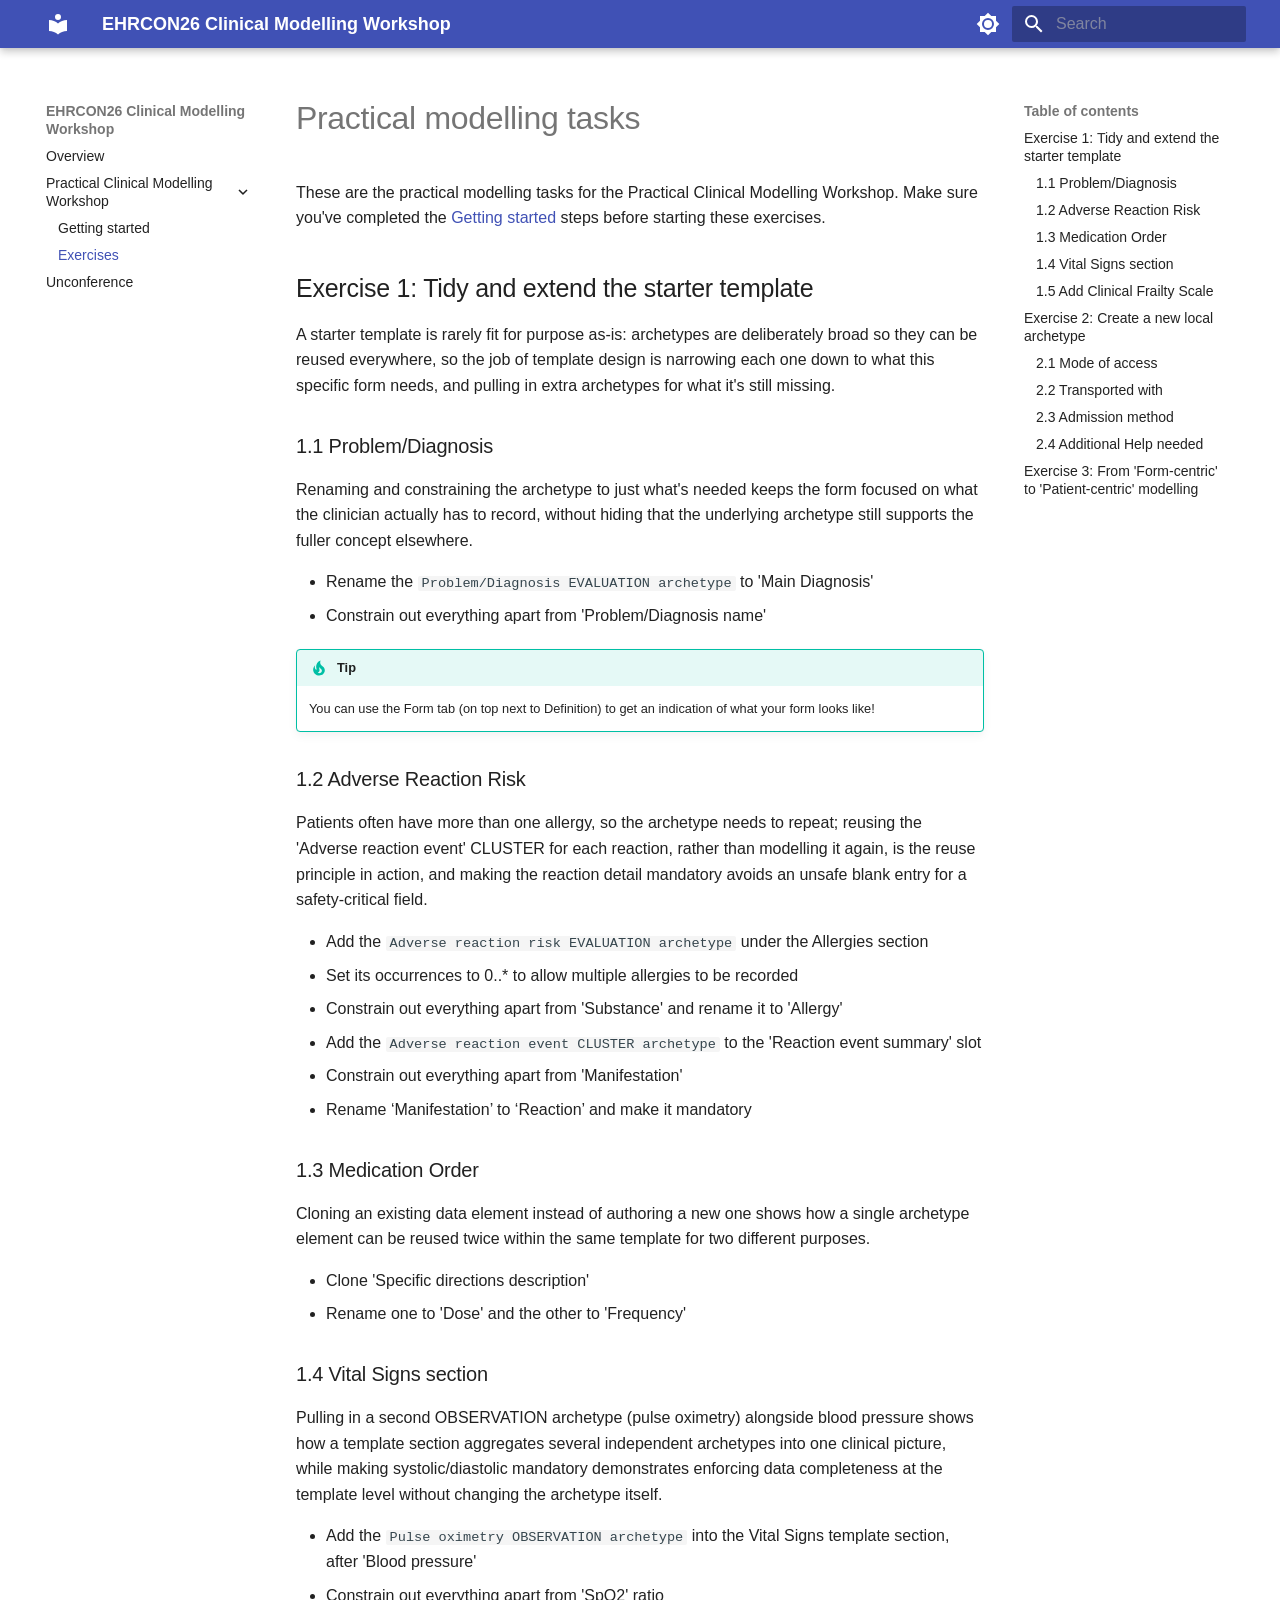
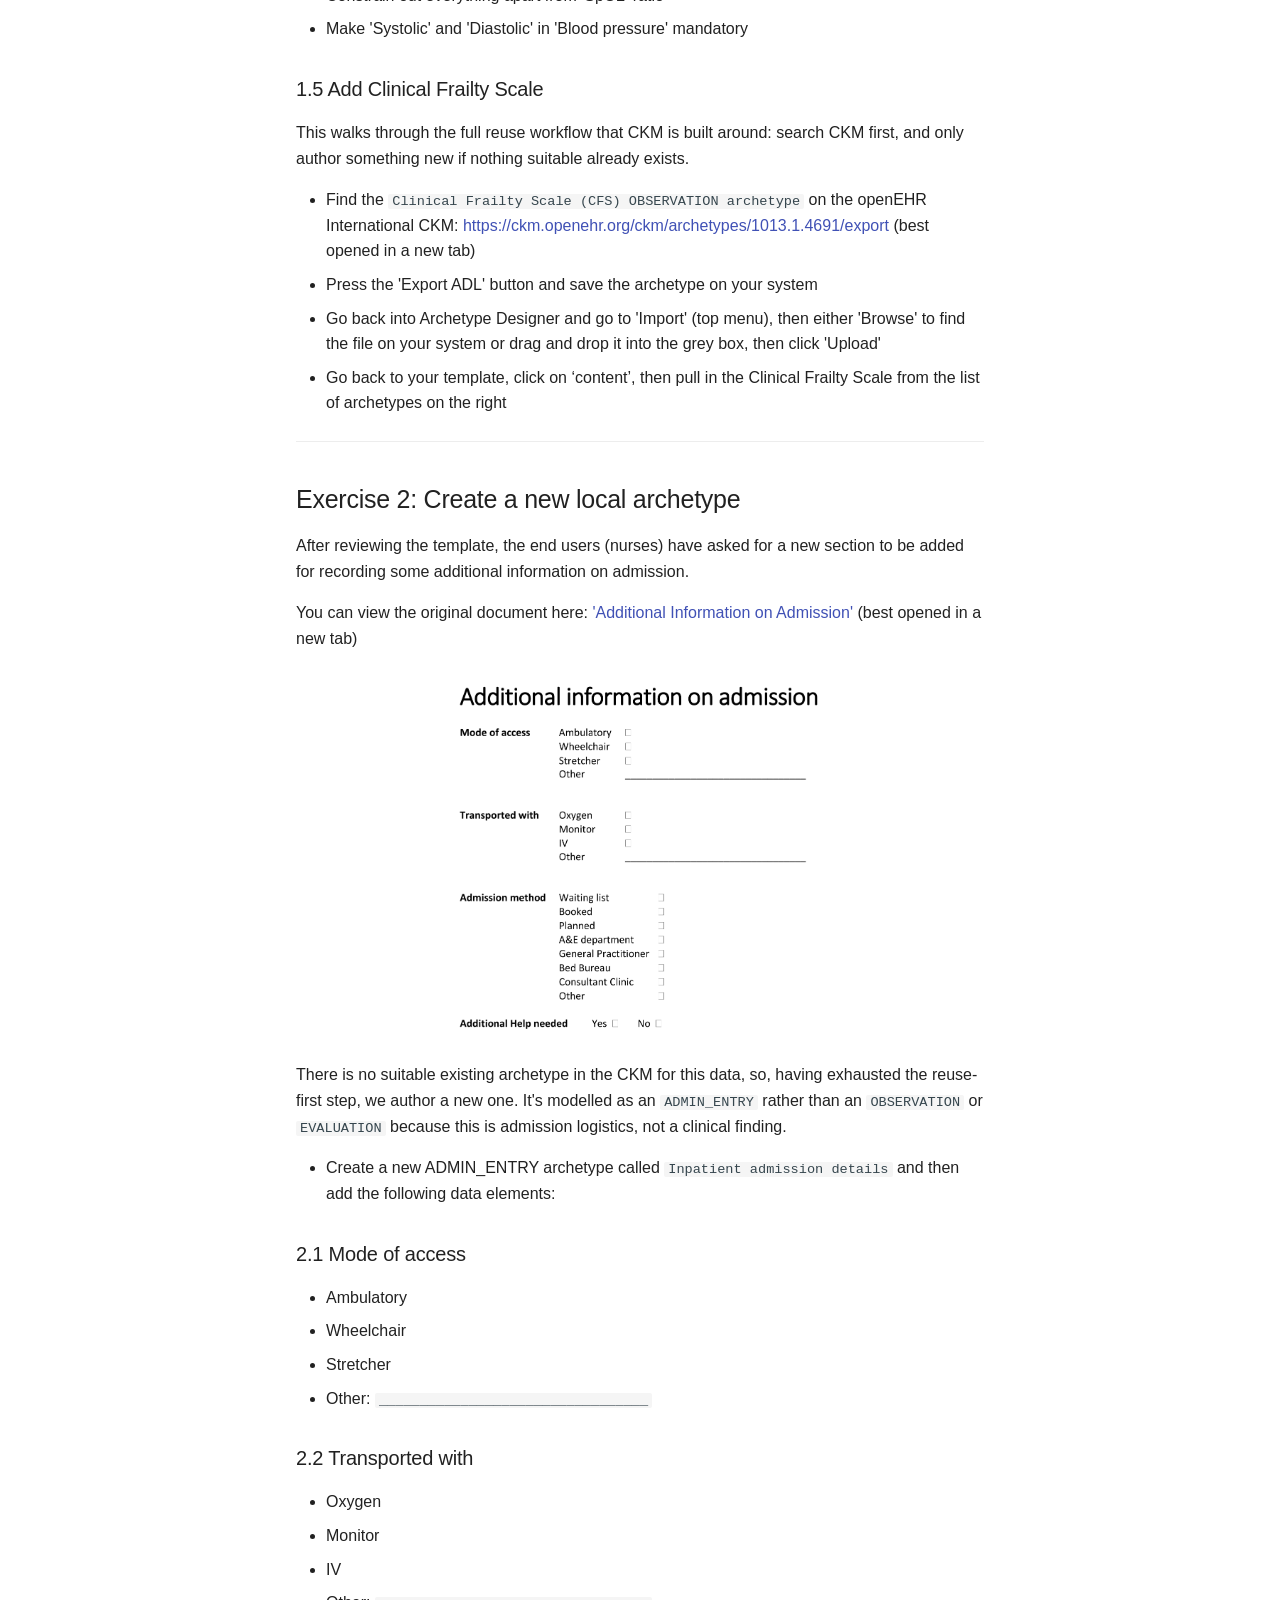
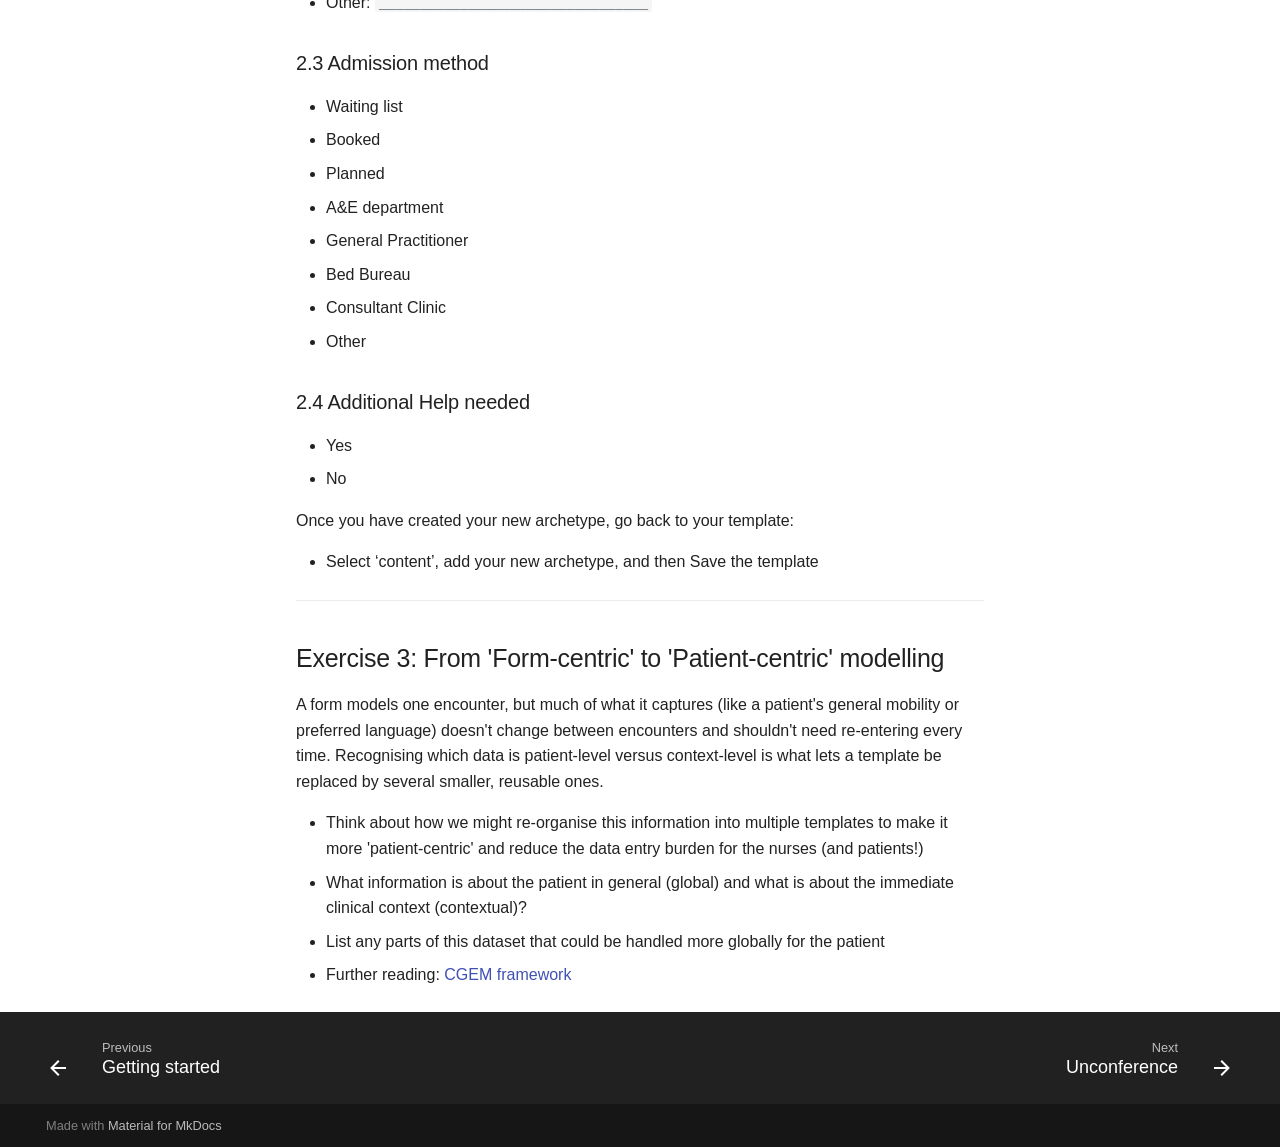
==== commit df4371f9: "Deployed bafdad1 with MkDocs version: 1.4.2" ====
--- a/exercises/index.html
+++ b/exercises/index.html
@@ -587,7 +587,7 @@
 <ul>
 <li>Add the <code>Adverse reaction risk EVALUATION archetype</code> under the Allergies section</li>
 <li>Set its occurrences to 0..* to allow multiple allergies to be recorded</li>
-<li>Constrain out everything apart from 'Substance'and rename it to 'Allergy'</li>
+<li>Constrain out everything apart from 'Substance' and rename it to 'Allergy'</li>
 <li>Add the <code>Adverse reaction event CLUSTER archetype</code> to the 'Reaction event summary' slot</li>
 <li>Constrain out everything apart from 'Manifestation'</li>
 <li>Rename ‘Manifestation’ to ‘Reaction’ and make it mandatory</li>
@@ -645,7 +645,7 @@
 <li>General Practitioner</li>
 <li>Bed Bureau</li>
 <li>Consultant Clinic</li>
-<li>Other: <code>____________________________</code></li>
+<li>Other</li>
 </ul>
 <h3 id="24-additional-help-needed">2.4 Additional Help needed</h3>
 <ul>
--- a/stylesheets/extra.css
+++ b/stylesheets/extra.css
@@ -6,3 +6,11 @@
     display: block;
     margin: 0 auto;
 }
+
+img[src$="#only-dark"] {
+    display: none;
+}
+
+[data-md-color-scheme="slate"] img[src$="#only-dark"] {
+    display: block;
+}
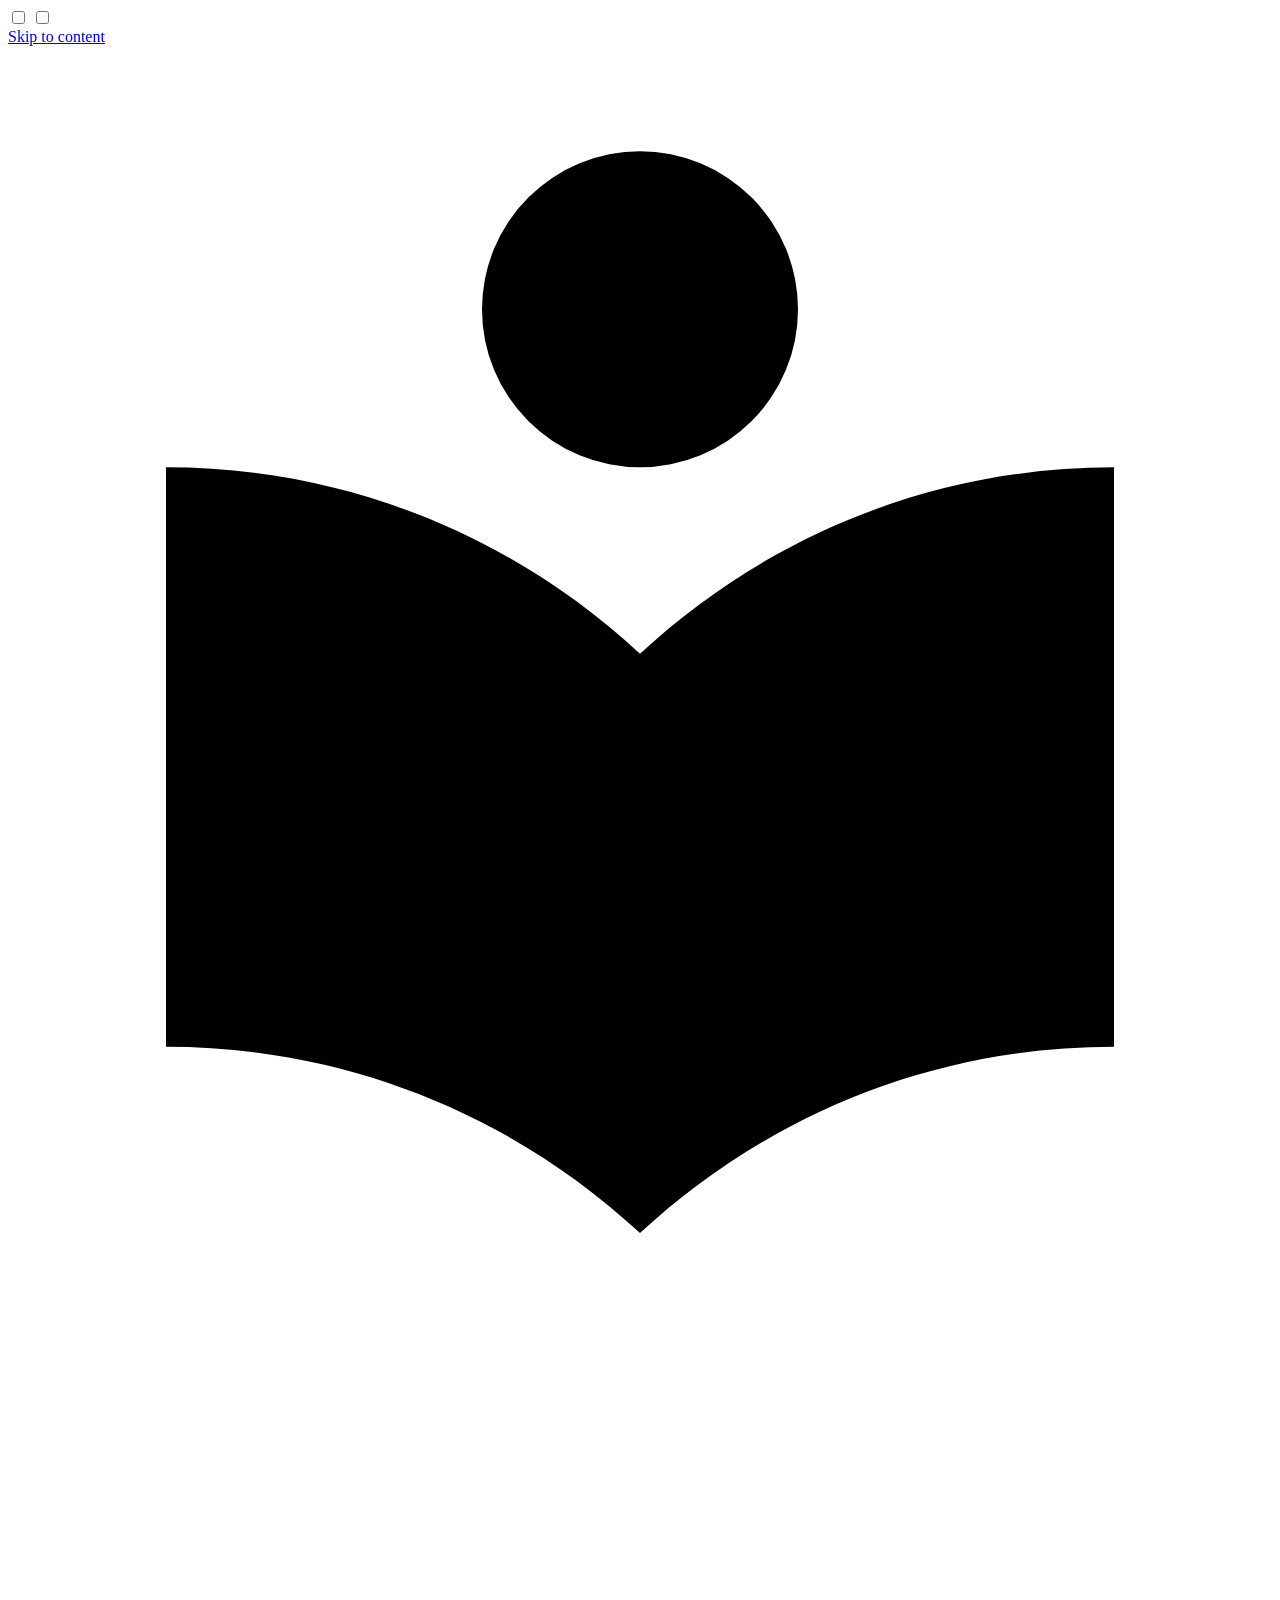
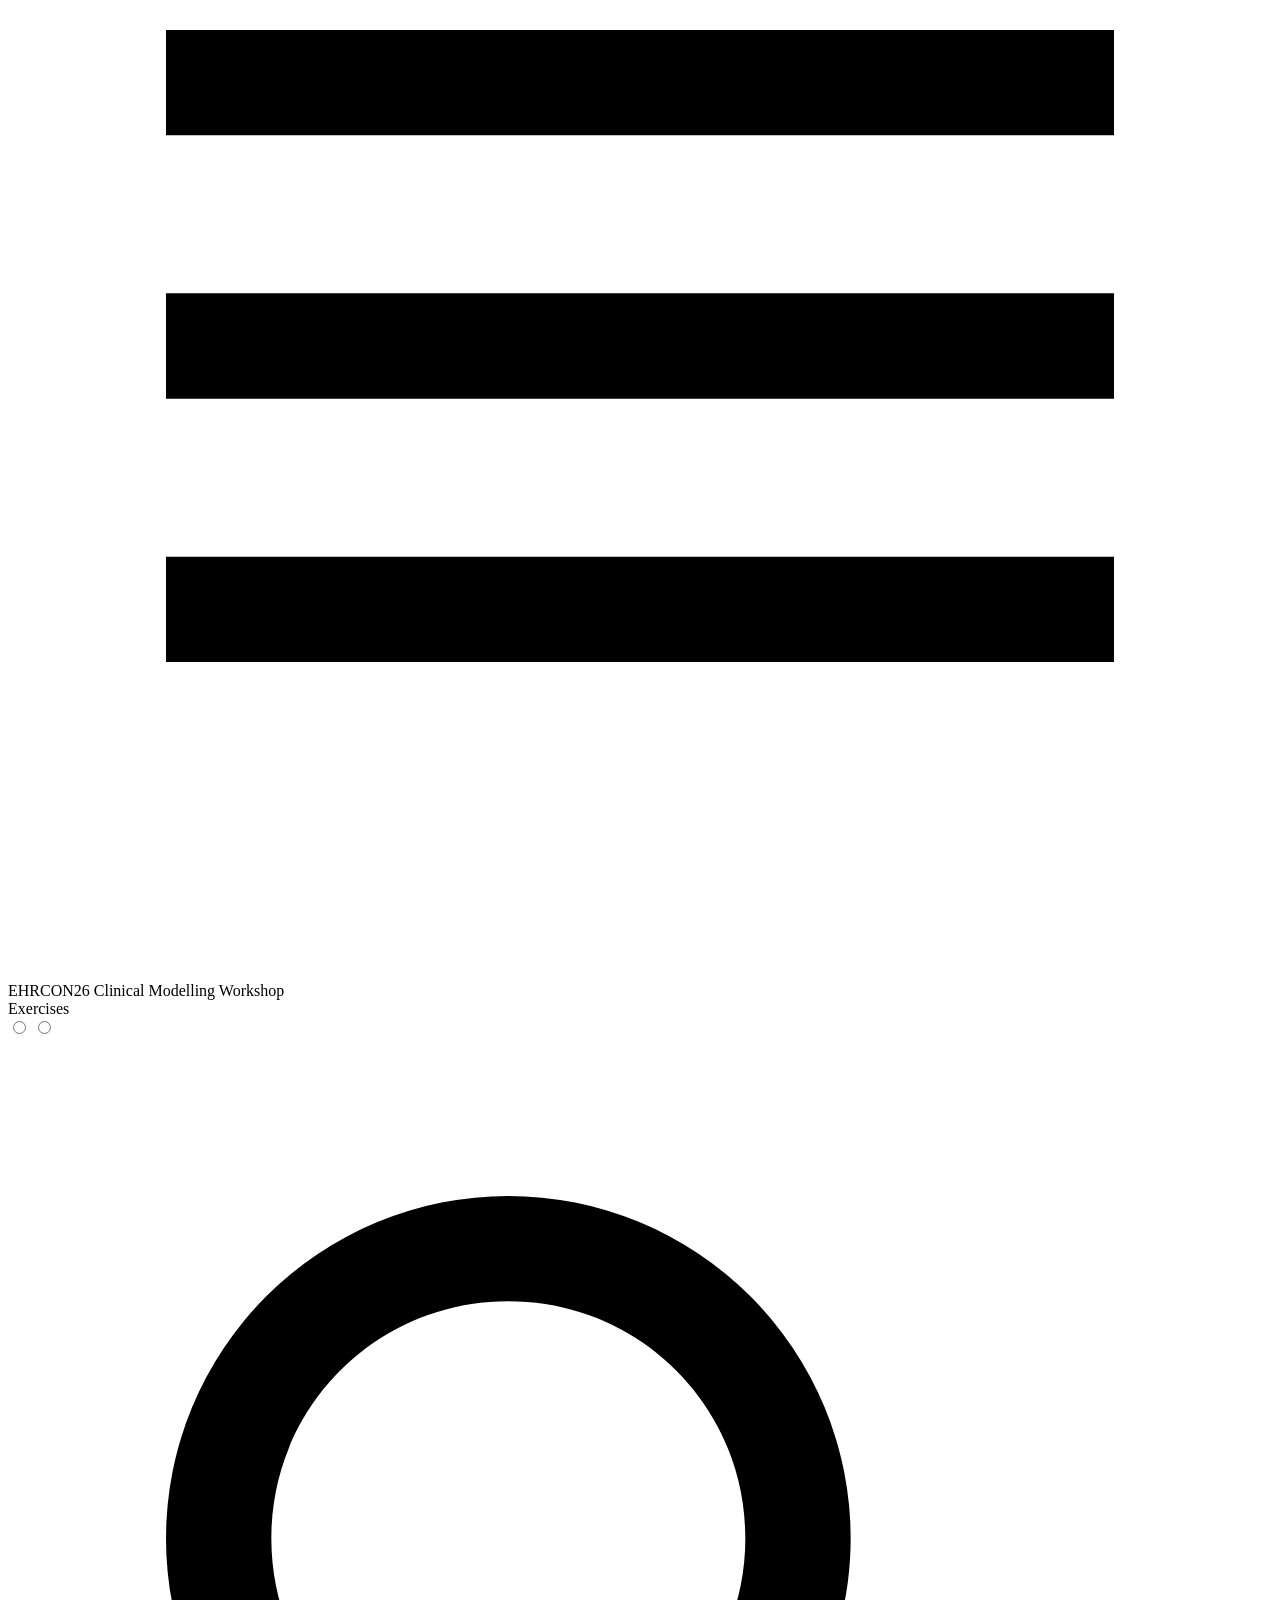
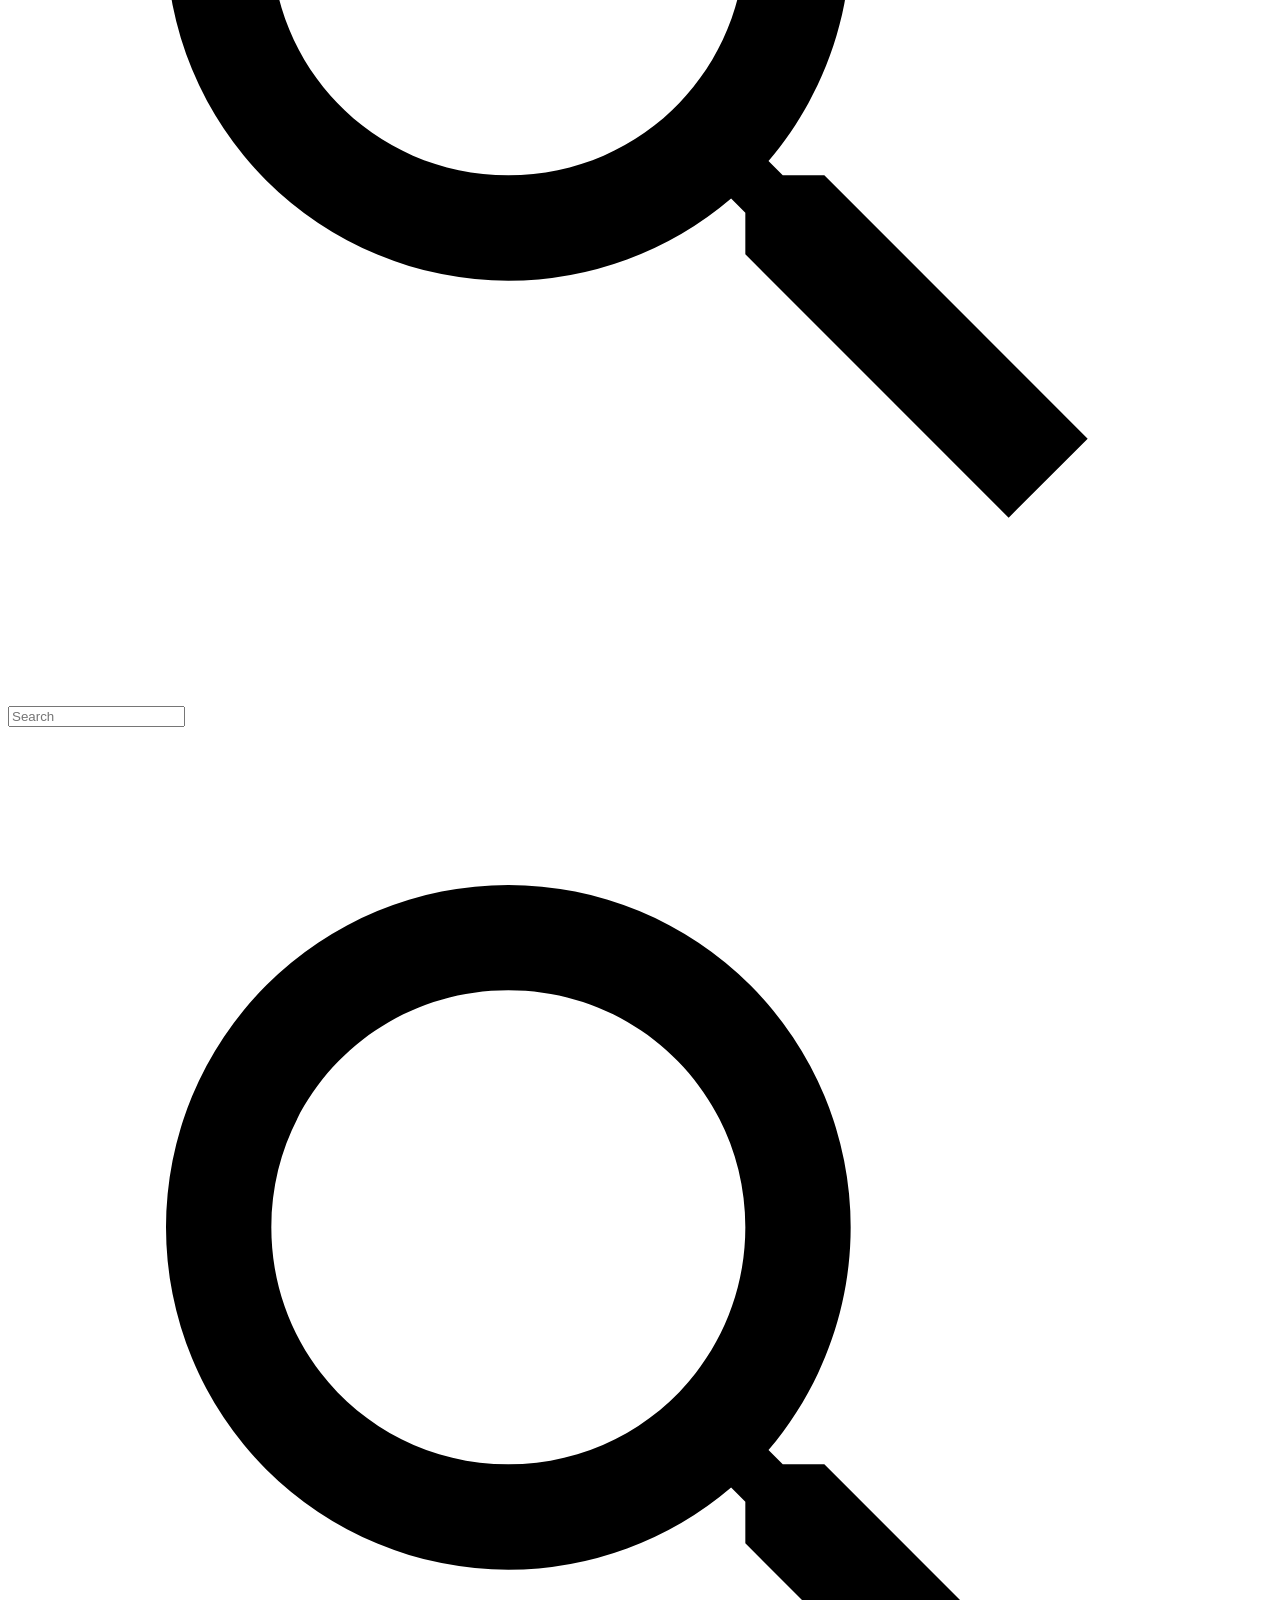
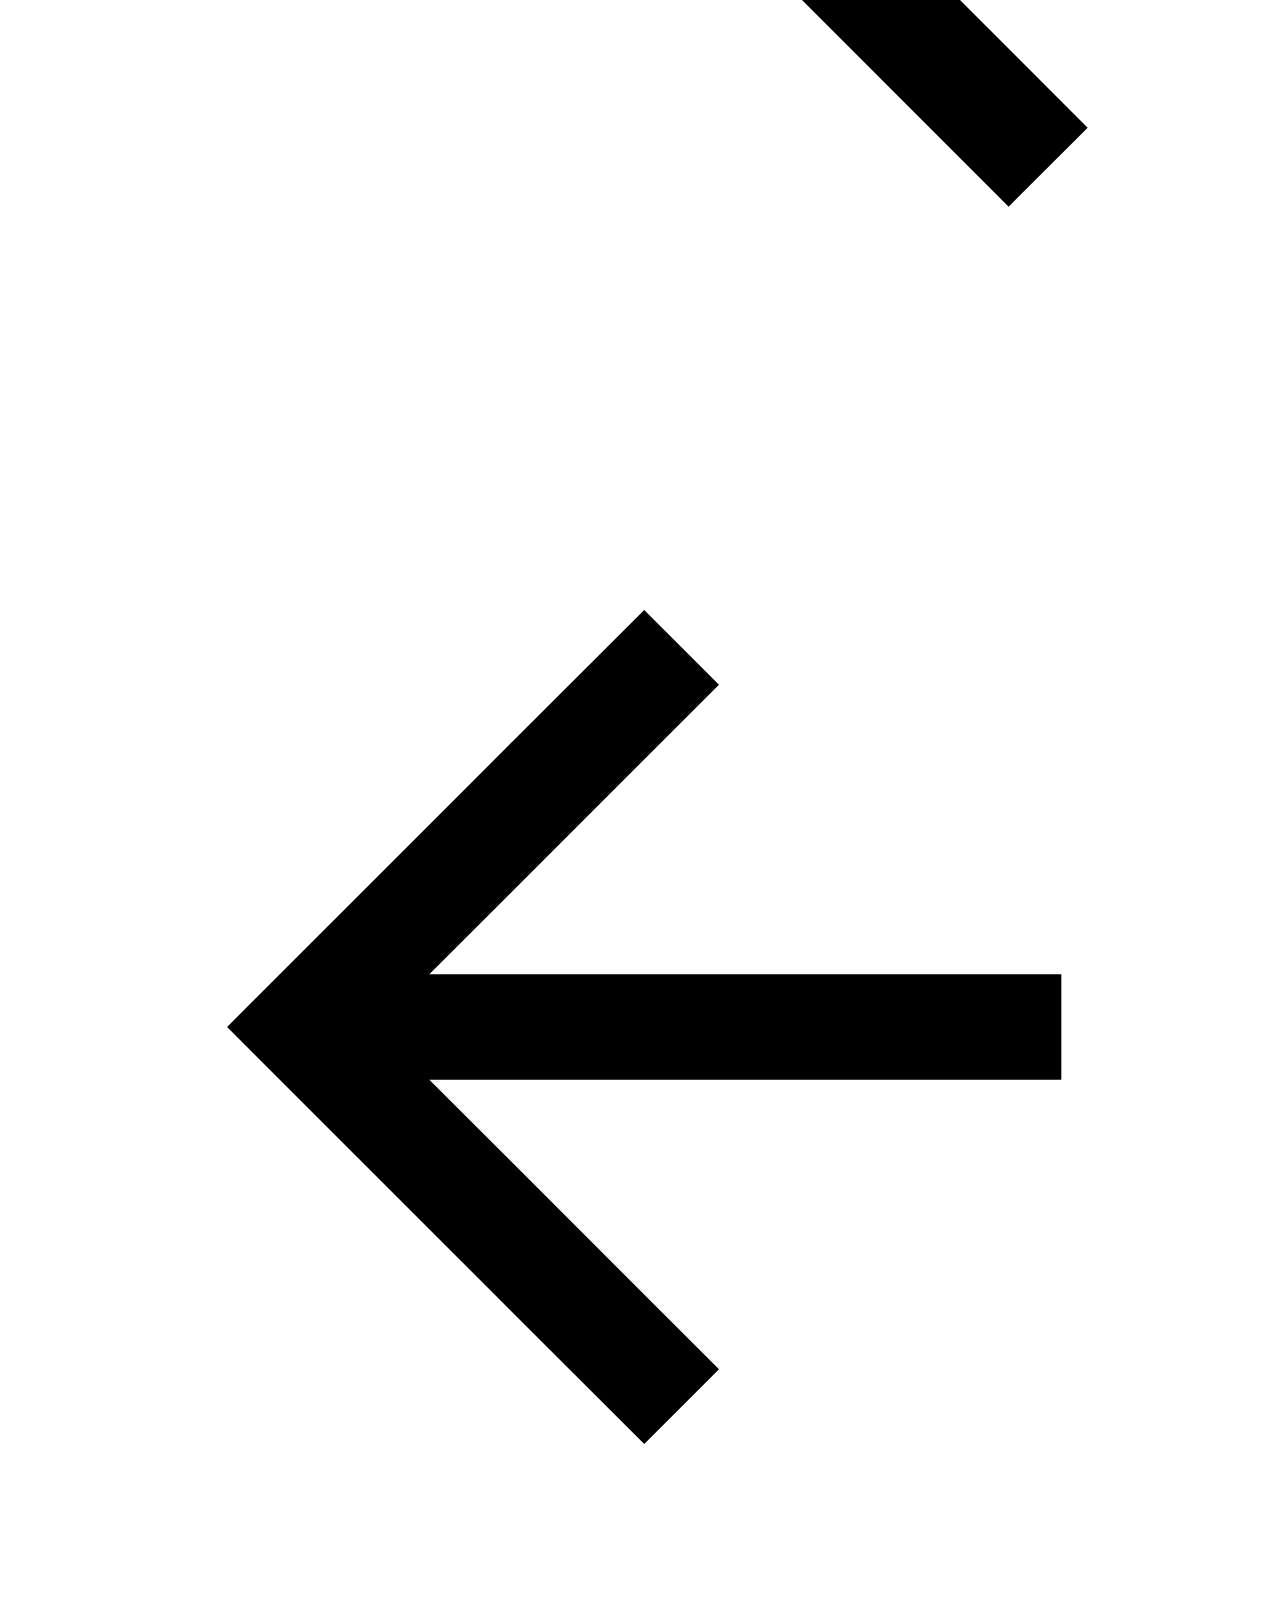
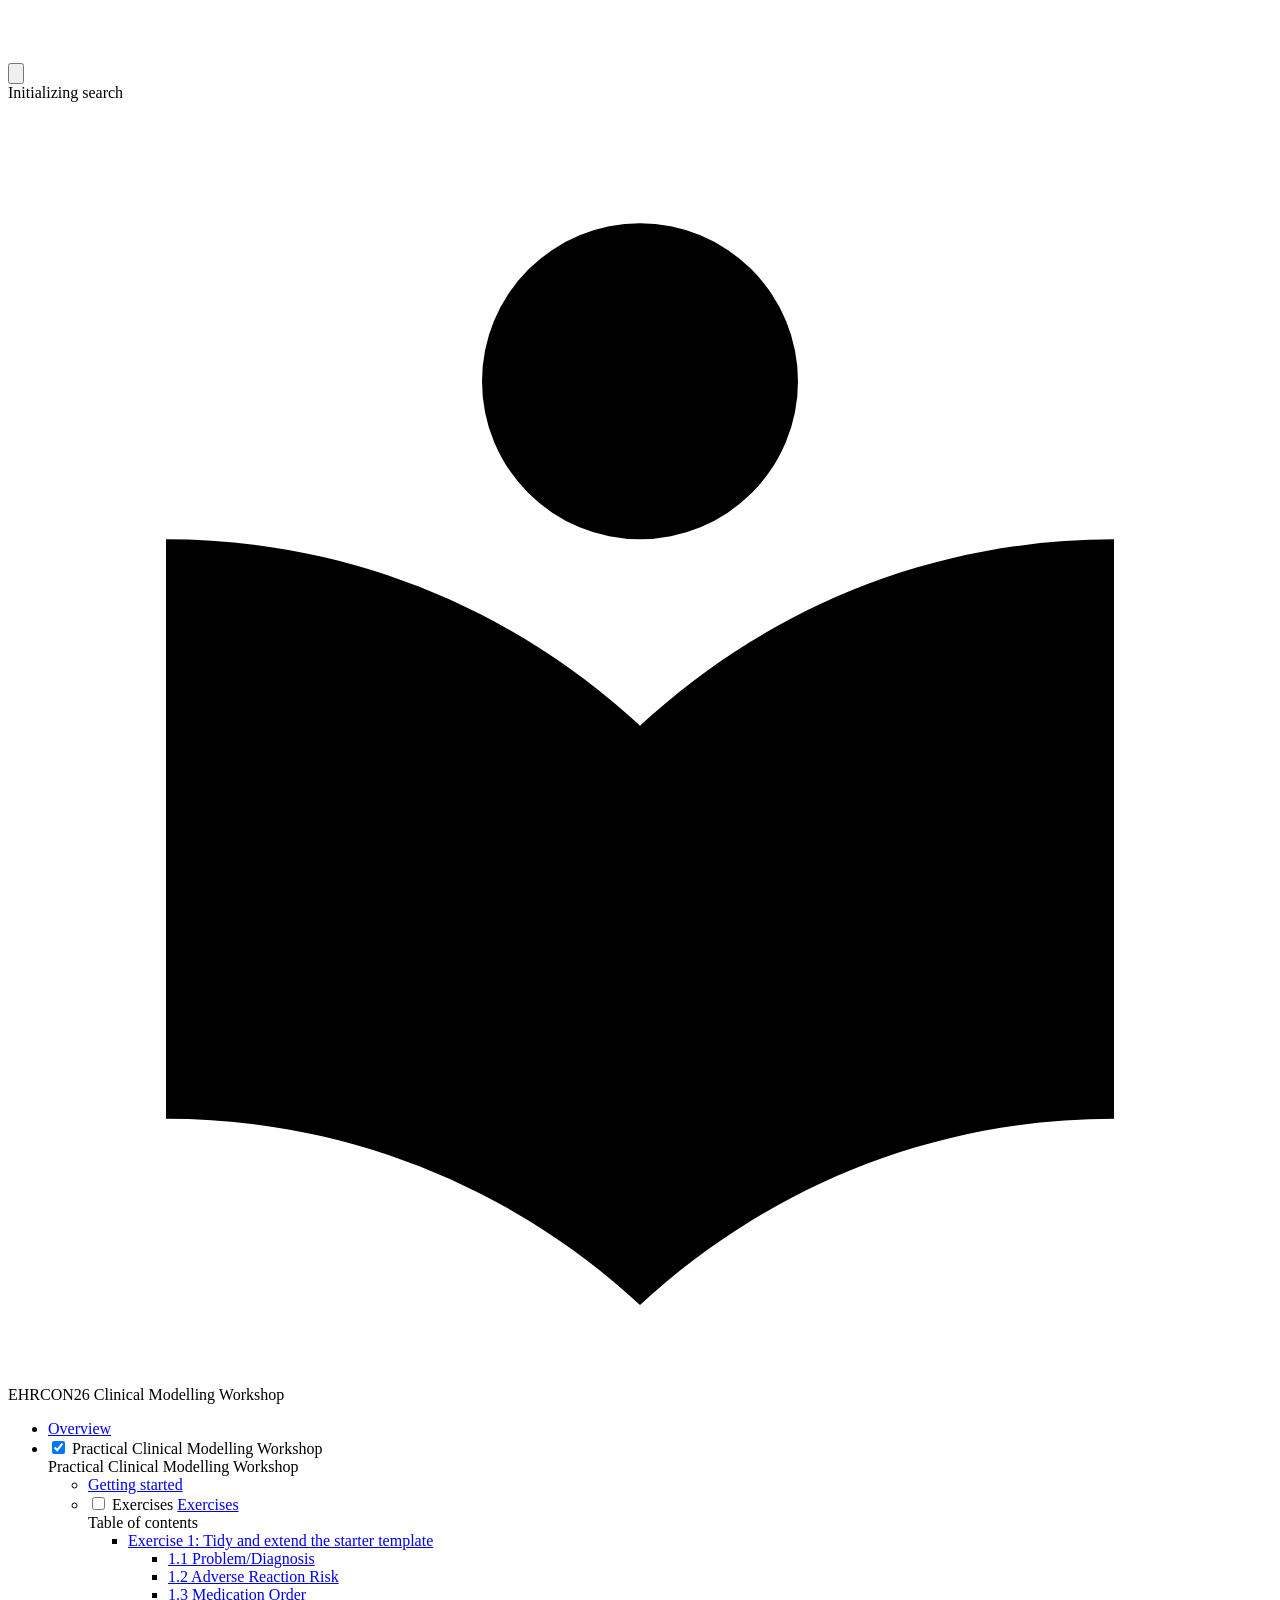
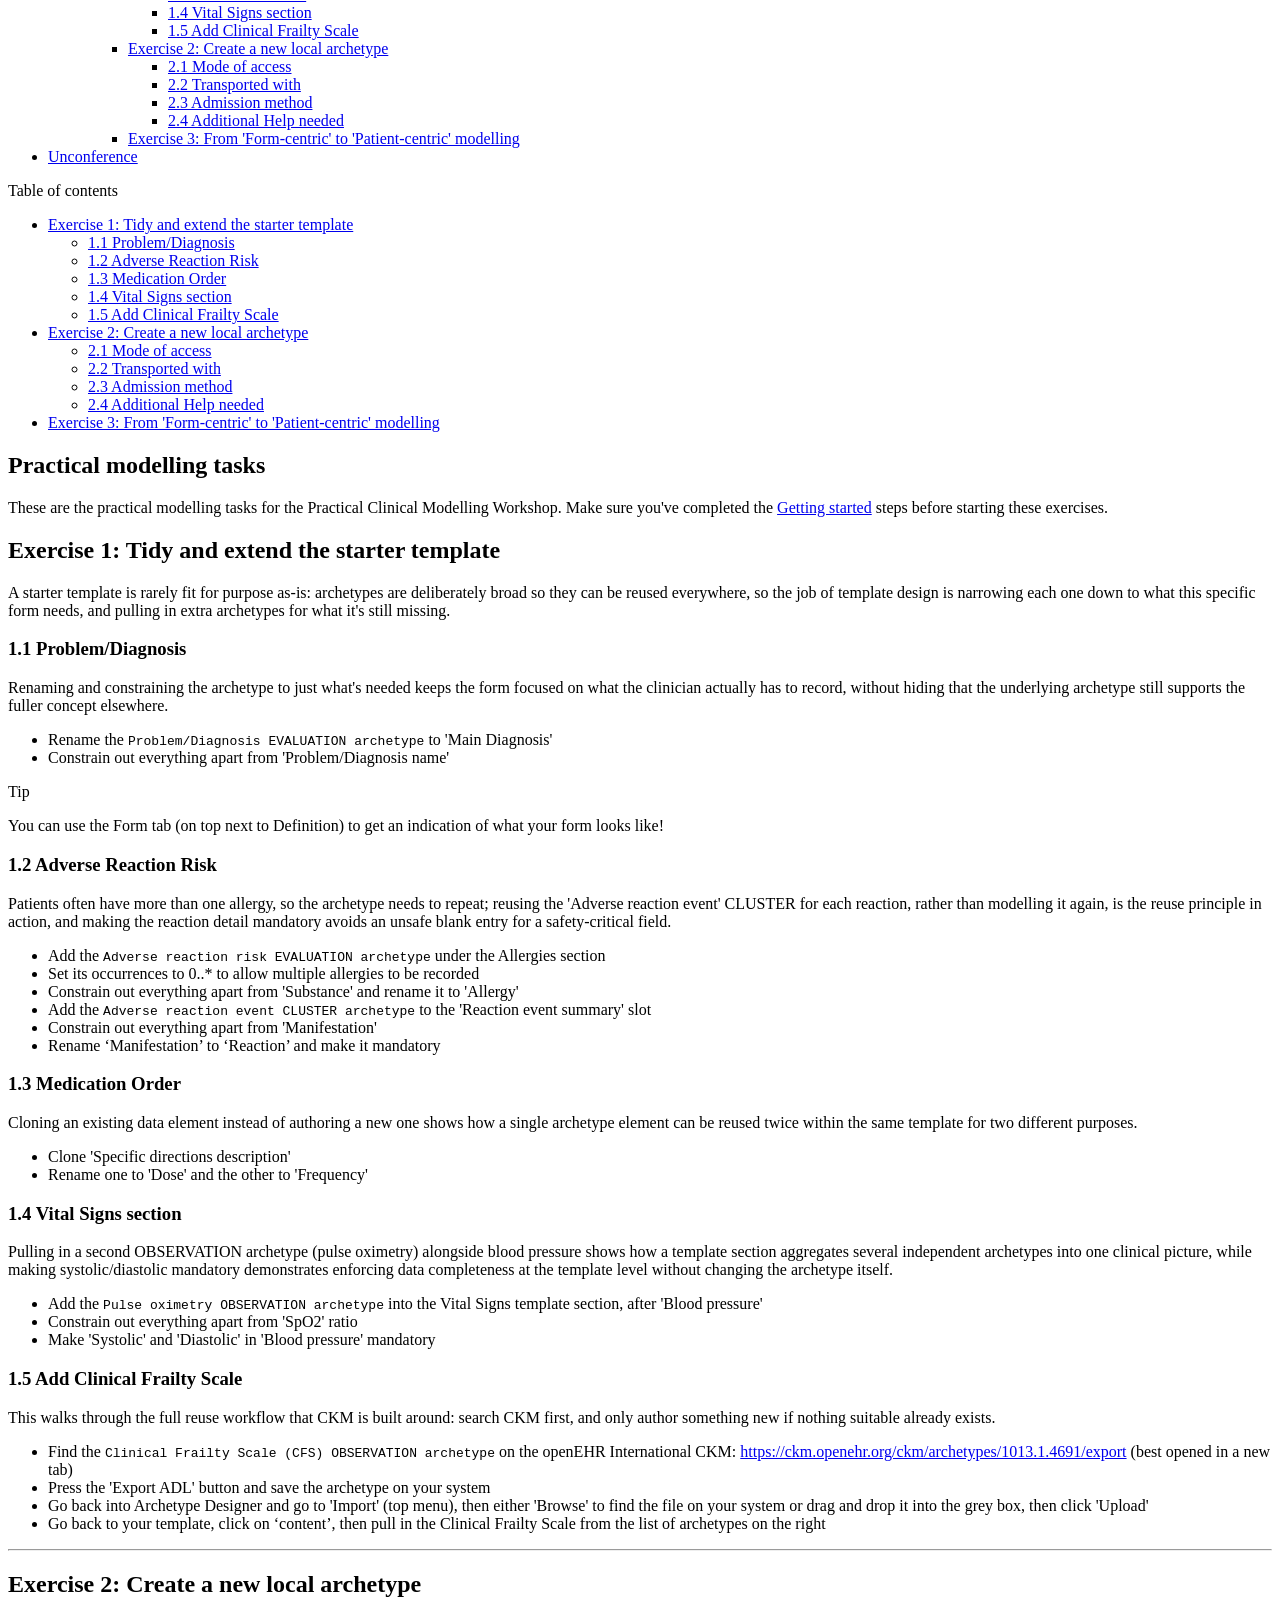
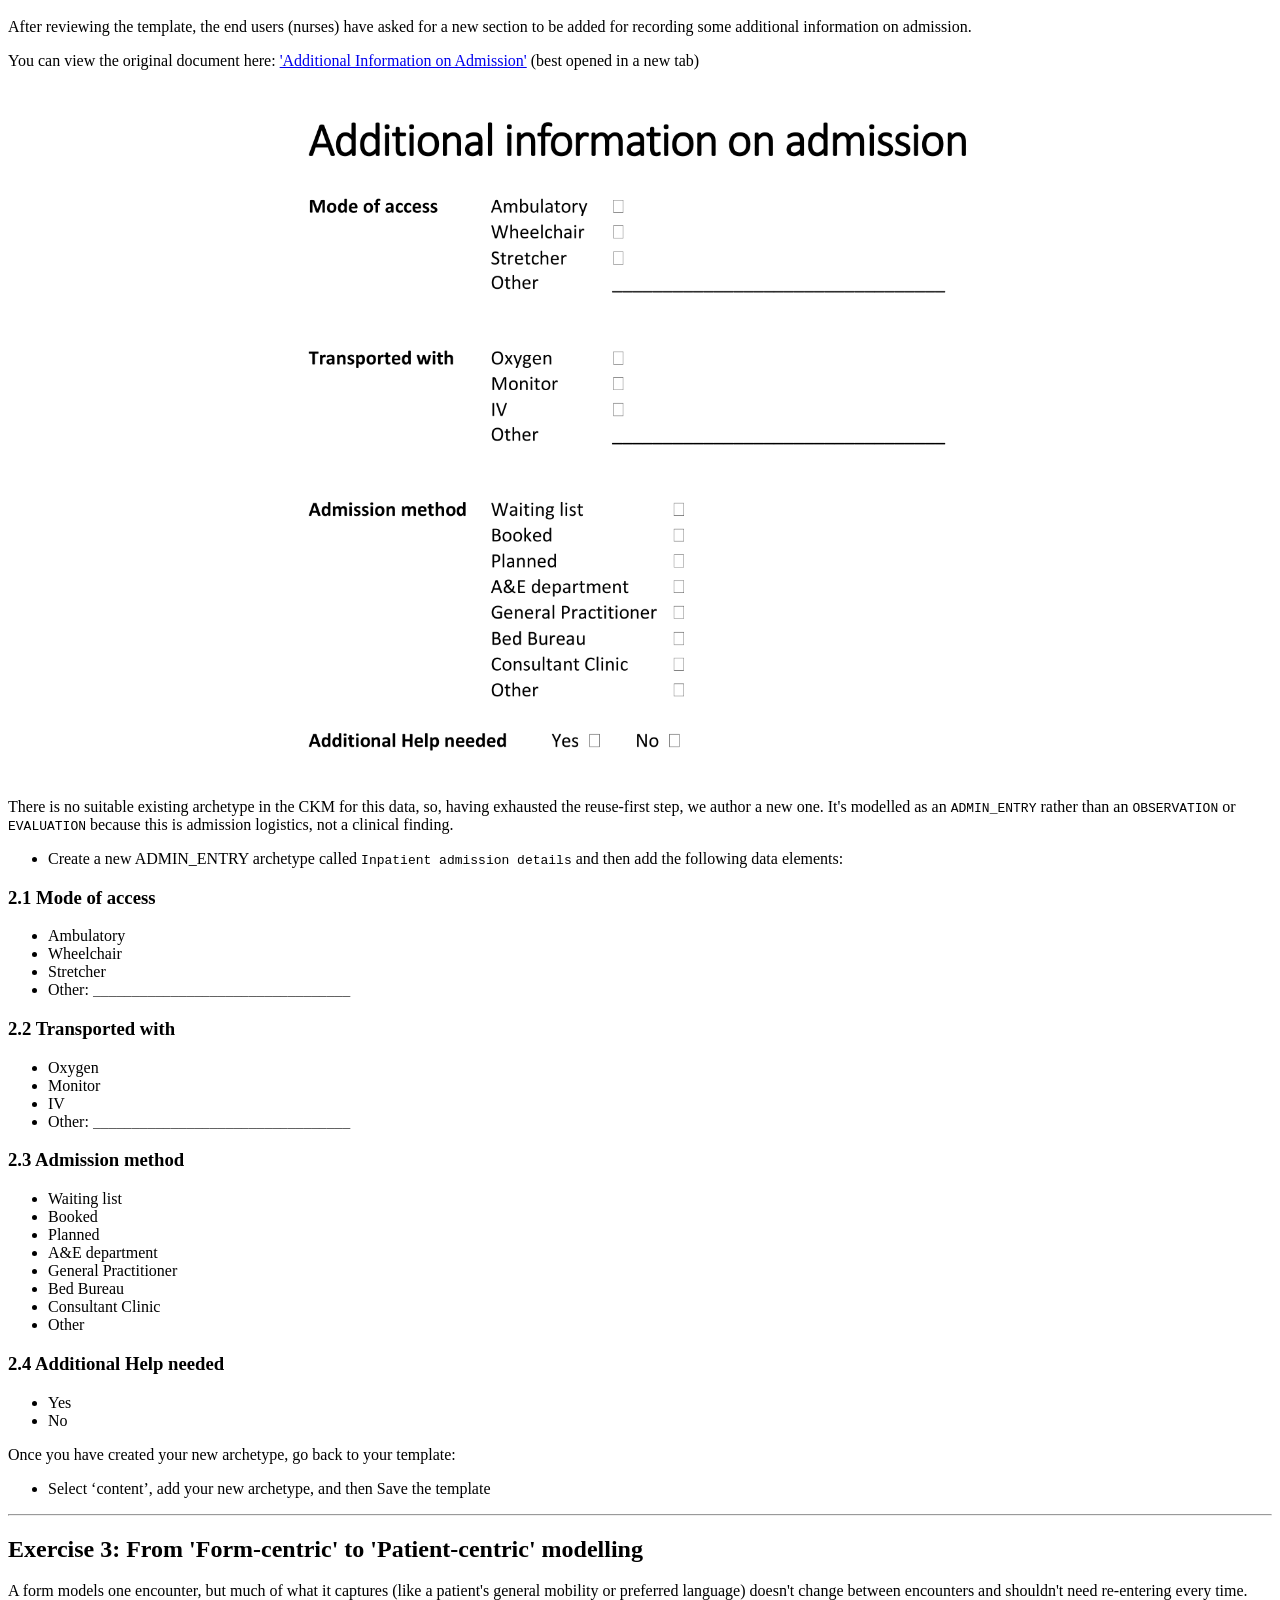
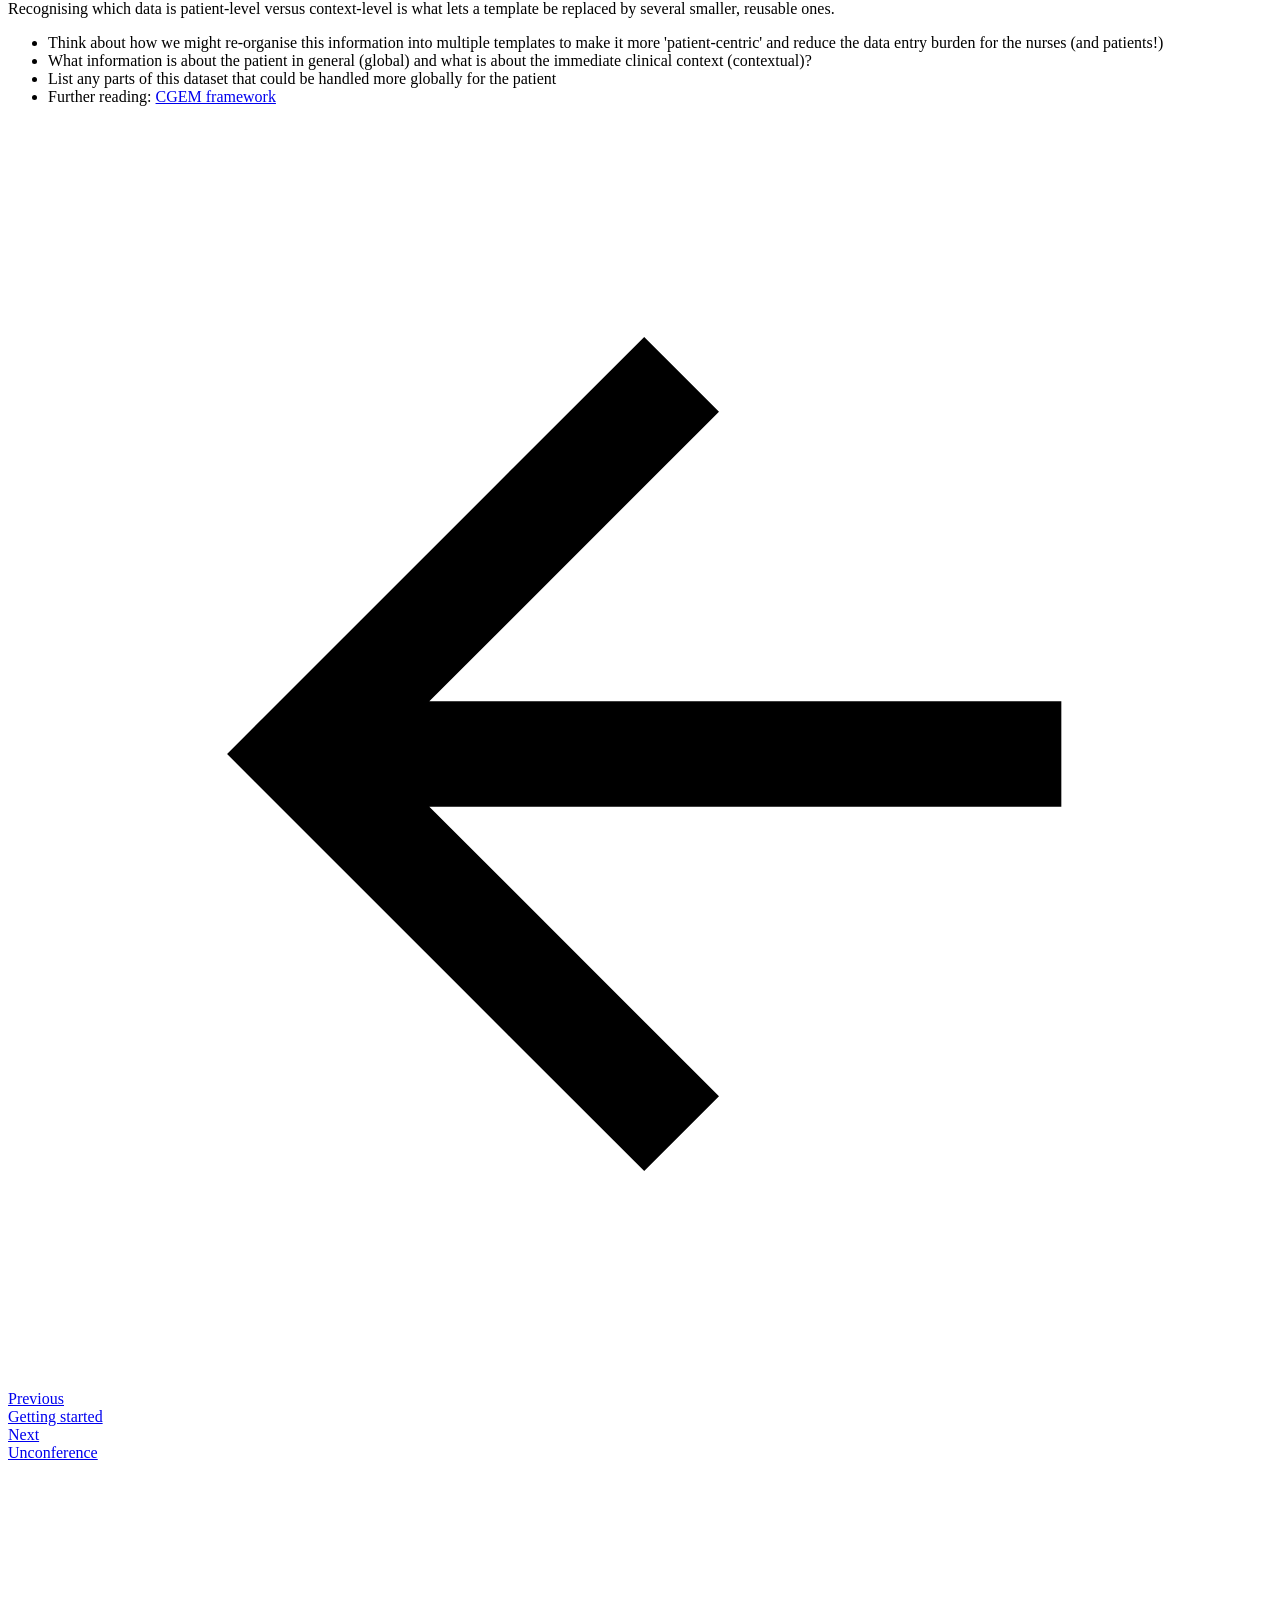
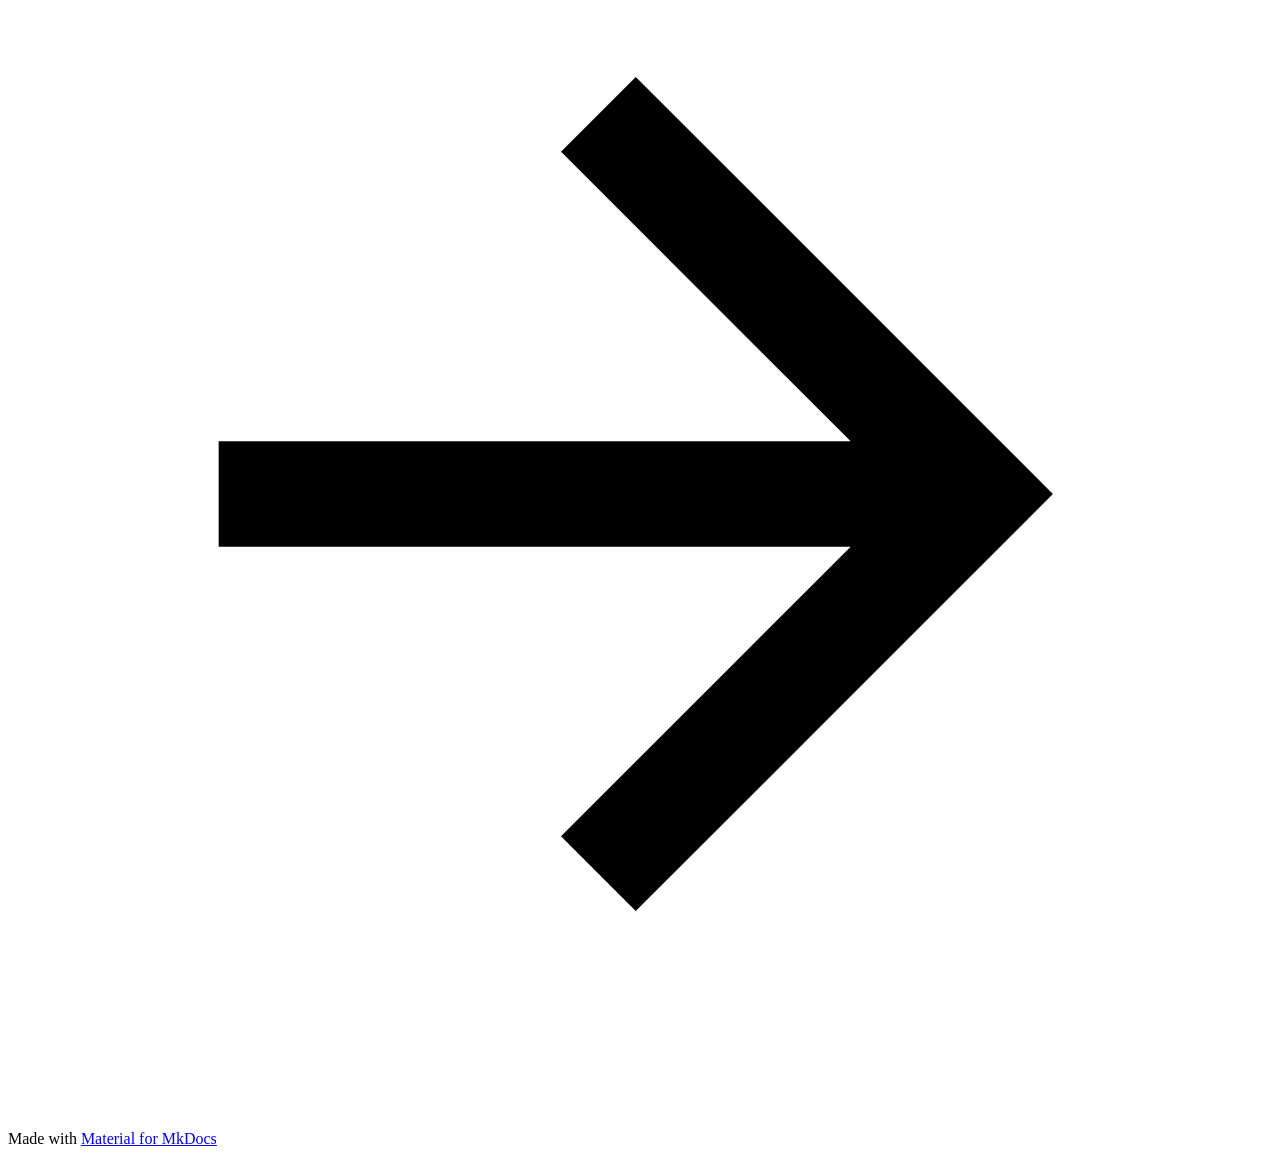
==== commit ecdc5462: "Deployed a0eda9f with MkDocs version: 1.6.1" ====
--- a/exercises/index.html
+++ b/exercises/index.html
@@ -14,8 +14,12 @@
       
         <link rel="next" href="../unconference/">
       
+      
+        
+      
+      
       <link rel="icon" href="../assets/images/favicon.png">
-      <meta name="generator" content="mkdocs-1.4.2, mkdocs-material-9.1.5">
+      <meta name="generator" content="mkdocs-1.6.1, mkdocs-material-9.7.7">
     
     
       
@@ -23,14 +27,17 @@
       
     
     
-      <link rel="stylesheet" href="../assets/stylesheets/main.7a7fce14.min.css">
-      
-        
-        <link rel="stylesheet" href="../assets/stylesheets/palette.a0c5b2b5.min.css">
-      
-      
-
-    
+      <link rel="stylesheet" href="../assets/stylesheets/main.ec1eaa64.min.css">
+      
+        
+        <link rel="stylesheet" href="../assets/stylesheets/palette.ab4e12ef.min.css">
+      
+      
+
+
+    
+    
+      
     
     
       
@@ -44,11 +51,10 @@
     
       <link rel="stylesheet" href="../stylesheets/extra.css">
     
-    <script>__md_scope=new URL("..",location),__md_hash=e=>[...e].reduce((e,_)=>(e<<5)-e+_.charCodeAt(0),0),__md_get=(e,_=localStorage,t=__md_scope)=>JSON.parse(_.getItem(t.pathname+"."+e)),__md_set=(e,_,t=localStorage,a=__md_scope)=>{try{t.setItem(a.pathname+"."+e,JSON.stringify(_))}catch(e){}}</script>
-    
-      
-
-    
+    <script>__md_scope=new URL("..",location),__md_hash=e=>[...e].reduce(((e,_)=>(e<<5)-e+_.charCodeAt(0)),0),__md_get=(e,_=localStorage,t=__md_scope)=>JSON.parse(_.getItem(t.pathname+"."+e)),__md_set=(e,_,t=localStorage,a=__md_scope)=>{try{t.setItem(a.pathname+"."+e,JSON.stringify(_))}catch(e){}}</script>
+    
+      
+
     
     
   </head>
@@ -61,11 +67,8 @@
     
     
     
-    <body dir="ltr" data-md-color-scheme="default" data-md-color-primary="lightblue" data-md-color-accent="">
-  
-    
-    
-      <script>var palette=__md_get("__palette");if(palette&&"object"==typeof palette.color)for(var key of Object.keys(palette.color))document.body.setAttribute("data-md-color-"+key,palette.color[key])</script>
+    <body dir="ltr" data-md-color-scheme="default" data-md-color-primary="lightblue" data-md-color-accent="indigo">
+  
     
     <input class="md-toggle" data-md-toggle="drawer" type="checkbox" id="__drawer" autocomplete="off">
     <input class="md-toggle" data-md-toggle="search" type="checkbox" id="__search" autocomplete="off">
@@ -92,11 +95,12 @@
     <a href=".." title="EHRCON26 Clinical Modelling Workshop" class="md-header__button md-logo" aria-label="EHRCON26 Clinical Modelling Workshop" data-md-component="logo">
       
   
-  <svg xmlns="http://www.w3.org/2000/svg" viewBox="0 0 24 24"><path d="M12 8a3 3 0 0 0 3-3 3 3 0 0 0-3-3 3 3 0 0 0-3 3 3 3 0 0 0 3 3m0 3.54C9.64 9.35 6.5 8 3 8v11c3.5 0 6.64 1.35 9 3.54 2.36-2.19 5.5-3.54 9-3.54V8c-3.5 0-6.64 1.35-9 3.54Z"/></svg>
+  <svg xmlns="http://www.w3.org/2000/svg" viewBox="0 0 24 24"><path d="M12 8a3 3 0 0 0 3-3 3 3 0 0 0-3-3 3 3 0 0 0-3 3 3 3 0 0 0 3 3m0 3.54C9.64 9.35 6.5 8 3 8v11c3.5 0 6.64 1.35 9 3.54 2.36-2.19 5.5-3.54 9-3.54V8c-3.5 0-6.64 1.35-9 3.54"/></svg>
 
     </a>
     <label class="md-header__button md-icon" for="__drawer">
-      <svg xmlns="http://www.w3.org/2000/svg" viewBox="0 0 24 24"><path d="M3 6h18v2H3V6m0 5h18v2H3v-2m0 5h18v2H3v-2Z"/></svg>
+      
+      <svg xmlns="http://www.w3.org/2000/svg" viewBox="0 0 24 24"><path d="M3 6h18v2H3zm0 5h18v2H3zm0 5h18v2H3z"/></svg>
     </label>
     <div class="md-header__title" data-md-component="header-title">
       <div class="md-header__ellipsis">
@@ -115,50 +119,65 @@
       </div>
     </div>
     
-      <form class="md-header__option" data-md-component="palette">
-        
-          
-          <input class="md-option" data-md-color-media="(prefers-color-scheme: light)" data-md-color-scheme="default" data-md-color-primary="lightblue" data-md-color-accent=""  aria-label="Switch to dark mode"  type="radio" name="__palette" id="__palette_1">
-          
-            <label class="md-header__button md-icon" title="Switch to dark mode" for="__palette_2" hidden>
-              <svg xmlns="http://www.w3.org/2000/svg" viewBox="0 0 24 24"><path d="M12 8a4 4 0 0 0-4 4 4 4 0 0 0 4 4 4 4 0 0 0 4-4 4 4 0 0 0-4-4m0 10a6 6 0 0 1-6-6 6 6 0 0 1 6-6 6 6 0 0 1 6 6 6 6 0 0 1-6 6m8-9.31V4h-4.69L12 .69 8.69 4H4v4.69L.69 12 4 15.31V20h4.69L12 23.31 15.31 20H20v-4.69L23.31 12 20 8.69Z"/></svg>
-            </label>
-          
-        
-          
-          <input class="md-option" data-md-color-media="(prefers-color-scheme: dark)" data-md-color-scheme="slate" data-md-color-primary="lightblue" data-md-color-accent=""  aria-label="Switch to light mode"  type="radio" name="__palette" id="__palette_2">
-          
-            <label class="md-header__button md-icon" title="Switch to light mode" for="__palette_1" hidden>
-              <svg xmlns="http://www.w3.org/2000/svg" viewBox="0 0 24 24"><path d="M12 18c-.89 0-1.74-.2-2.5-.55C11.56 16.5 13 14.42 13 12c0-2.42-1.44-4.5-3.5-5.45C10.26 6.2 11.11 6 12 6a6 6 0 0 1 6 6 6 6 0 0 1-6 6m8-9.31V4h-4.69L12 .69 8.69 4H4v4.69L.69 12 4 15.31V20h4.69L12 23.31 15.31 20H20v-4.69L23.31 12 20 8.69Z"/></svg>
-            </label>
-          
-        
-      </form>
-    
-    
-    
-      <label class="md-header__button md-icon" for="__search">
-        <svg xmlns="http://www.w3.org/2000/svg" viewBox="0 0 24 24"><path d="M9.5 3A6.5 6.5 0 0 1 16 9.5c0 1.61-.59 3.09-1.56 4.23l.27.27h.79l5 5-1.5 1.5-5-5v-.79l-.27-.27A6.516 6.516 0 0 1 9.5 16 6.5 6.5 0 0 1 3 9.5 6.5 6.5 0 0 1 9.5 3m0 2C7 5 5 7 5 9.5S7 14 9.5 14 14 12 14 9.5 12 5 9.5 5Z"/></svg>
+      
+        <form class="md-header__option" data-md-component="palette">
+  
+    
+    
+    
+    <input class="md-option" data-md-color-media="(prefers-color-scheme: light)" data-md-color-scheme="default" data-md-color-primary="lightblue" data-md-color-accent="indigo"  aria-label="Switch to dark mode"  type="radio" name="__palette" id="__palette_0">
+    
+      <label class="md-header__button md-icon" title="Switch to dark mode" for="__palette_1" hidden>
+        <svg xmlns="http://www.w3.org/2000/svg" viewBox="0 0 24 24"><path d="M12 8a4 4 0 0 0-4 4 4 4 0 0 0 4 4 4 4 0 0 0 4-4 4 4 0 0 0-4-4m0 10a6 6 0 0 1-6-6 6 6 0 0 1 6-6 6 6 0 0 1 6 6 6 6 0 0 1-6 6m8-9.31V4h-4.69L12 .69 8.69 4H4v4.69L.69 12 4 15.31V20h4.69L12 23.31 15.31 20H20v-4.69L23.31 12z"/></svg>
       </label>
-      <div class="md-search" data-md-component="search" role="dialog">
+    
+  
+    
+    
+    
+    <input class="md-option" data-md-color-media="(prefers-color-scheme: dark)" data-md-color-scheme="slate" data-md-color-primary="lightblue" data-md-color-accent="indigo"  aria-label="Switch to light mode"  type="radio" name="__palette" id="__palette_1">
+    
+      <label class="md-header__button md-icon" title="Switch to light mode" for="__palette_0" hidden>
+        <svg xmlns="http://www.w3.org/2000/svg" viewBox="0 0 24 24"><path d="M12 18c-.89 0-1.74-.2-2.5-.55C11.56 16.5 13 14.42 13 12s-1.44-4.5-3.5-5.45C10.26 6.2 11.11 6 12 6a6 6 0 0 1 6 6 6 6 0 0 1-6 6m8-9.31V4h-4.69L12 .69 8.69 4H4v4.69L.69 12 4 15.31V20h4.69L12 23.31 15.31 20H20v-4.69L23.31 12z"/></svg>
+      </label>
+    
+  
+</form>
+      
+    
+    
+      <script>var palette=__md_get("__palette");if(palette&&palette.color){if("(prefers-color-scheme)"===palette.color.media){var media=matchMedia("(prefers-color-scheme: light)"),input=document.querySelector(media.matches?"[data-md-color-media='(prefers-color-scheme: light)']":"[data-md-color-media='(prefers-color-scheme: dark)']");palette.color.media=input.getAttribute("data-md-color-media"),palette.color.scheme=input.getAttribute("data-md-color-scheme"),palette.color.primary=input.getAttribute("data-md-color-primary"),palette.color.accent=input.getAttribute("data-md-color-accent")}for(var[key,value]of Object.entries(palette.color))document.body.setAttribute("data-md-color-"+key,value)}</script>
+    
+    
+    
+      
+      
+        <label class="md-header__button md-icon" for="__search">
+          
+          <svg xmlns="http://www.w3.org/2000/svg" viewBox="0 0 24 24"><path d="M9.5 3A6.5 6.5 0 0 1 16 9.5c0 1.61-.59 3.09-1.56 4.23l.27.27h.79l5 5-1.5 1.5-5-5v-.79l-.27-.27A6.52 6.52 0 0 1 9.5 16 6.5 6.5 0 0 1 3 9.5 6.5 6.5 0 0 1 9.5 3m0 2C7 5 5 7 5 9.5S7 14 9.5 14 14 12 14 9.5 12 5 9.5 5"/></svg>
+        </label>
+        <div class="md-search" data-md-component="search" role="dialog">
   <label class="md-search__overlay" for="__search"></label>
   <div class="md-search__inner" role="search">
     <form class="md-search__form" name="search">
       <input type="text" class="md-search__input" name="query" aria-label="Search" placeholder="Search" autocapitalize="off" autocorrect="off" autocomplete="off" spellcheck="false" data-md-component="search-query" required>
       <label class="md-search__icon md-icon" for="__search">
-        <svg xmlns="http://www.w3.org/2000/svg" viewBox="0 0 24 24"><path d="M9.5 3A6.5 6.5 0 0 1 16 9.5c0 1.61-.59 3.09-1.56 4.23l.27.27h.79l5 5-1.5 1.5-5-5v-.79l-.27-.27A6.516 6.516 0 0 1 9.5 16 6.5 6.5 0 0 1 3 9.5 6.5 6.5 0 0 1 9.5 3m0 2C7 5 5 7 5 9.5S7 14 9.5 14 14 12 14 9.5 12 5 9.5 5Z"/></svg>
-        <svg xmlns="http://www.w3.org/2000/svg" viewBox="0 0 24 24"><path d="M20 11v2H8l5.5 5.5-1.42 1.42L4.16 12l7.92-7.92L13.5 5.5 8 11h12Z"/></svg>
+        
+        <svg xmlns="http://www.w3.org/2000/svg" viewBox="0 0 24 24"><path d="M9.5 3A6.5 6.5 0 0 1 16 9.5c0 1.61-.59 3.09-1.56 4.23l.27.27h.79l5 5-1.5 1.5-5-5v-.79l-.27-.27A6.52 6.52 0 0 1 9.5 16 6.5 6.5 0 0 1 3 9.5 6.5 6.5 0 0 1 9.5 3m0 2C7 5 5 7 5 9.5S7 14 9.5 14 14 12 14 9.5 12 5 9.5 5"/></svg>
+        
+        <svg xmlns="http://www.w3.org/2000/svg" viewBox="0 0 24 24"><path d="M20 11v2H8l5.5 5.5-1.42 1.42L4.16 12l7.92-7.92L13.5 5.5 8 11z"/></svg>
       </label>
       <nav class="md-search__options" aria-label="Search">
         
         <button type="reset" class="md-search__icon md-icon" title="Clear" aria-label="Clear" tabindex="-1">
-          <svg xmlns="http://www.w3.org/2000/svg" viewBox="0 0 24 24"><path d="M19 6.41 17.59 5 12 10.59 6.41 5 5 6.41 10.59 12 5 17.59 6.41 19 12 13.41 17.59 19 19 17.59 13.41 12 19 6.41Z"/></svg>
+          
+          <svg xmlns="http://www.w3.org/2000/svg" viewBox="0 0 24 24"><path d="M19 6.41 17.59 5 12 10.59 6.41 5 5 6.41 10.59 12 5 17.59 6.41 19 12 13.41 17.59 19 19 17.59 13.41 12z"/></svg>
         </button>
       </nav>
       
     </form>
     <div class="md-search__output">
-      <div class="md-search__scrollwrap" data-md-scrollfix>
+      <div class="md-search__scrollwrap" tabindex="0" data-md-scrollfix>
         <div class="md-search-result" data-md-component="search-result">
           <div class="md-search-result__meta">
             Initializing search
@@ -169,6 +188,7 @@
     </div>
   </div>
 </div>
+      
     
     
   </nav>
@@ -193,12 +213,13 @@
                     
 
 
+
 <nav class="md-nav md-nav--primary" aria-label="Navigation" data-md-level="0">
   <label class="md-nav__title" for="__drawer">
     <a href=".." title="EHRCON26 Clinical Modelling Workshop" class="md-nav__button md-logo" aria-label="EHRCON26 Clinical Modelling Workshop" data-md-component="logo">
       
   
-  <svg xmlns="http://www.w3.org/2000/svg" viewBox="0 0 24 24"><path d="M12 8a3 3 0 0 0 3-3 3 3 0 0 0-3-3 3 3 0 0 0-3 3 3 3 0 0 0 3 3m0 3.54C9.64 9.35 6.5 8 3 8v11c3.5 0 6.64 1.35 9 3.54 2.36-2.19 5.5-3.54 9-3.54V8c-3.5 0-6.64 1.35-9 3.54Z"/></svg>
+  <svg xmlns="http://www.w3.org/2000/svg" viewBox="0 0 24 24"><path d="M12 8a3 3 0 0 0 3-3 3 3 0 0 0-3-3 3 3 0 0 0-3 3 3 3 0 0 0 3 3m0 3.54C9.64 9.35 6.5 8 3 8v11c3.5 0 6.64 1.35 9 3.54 2.36-2.19 5.5-3.54 9-3.54V8c-3.5 0-6.64 1.35-9 3.54"/></svg>
 
     </a>
     EHRCON26 Clinical Modelling Workshop
@@ -208,14 +229,26 @@
     
       
       
-      
-
+  
   
   
   
     <li class="md-nav__item">
       <a href=".." class="md-nav__link">
-        Overview
+        
+  
+  
+  <span class="md-ellipsis">
+    
+  
+    Overview
+  
+
+    
+  </span>
+  
+  
+
       </a>
     </li>
   
@@ -223,71 +256,130 @@
     
       
       
-      
-
-  
-  
-    
-  
-  
+  
+  
+    
+  
+  
+  
+    
+    
+    
+    
     
     <li class="md-nav__item md-nav__item--active md-nav__item--nested">
       
-      
-      
-      
-      <input class="md-nav__toggle md-toggle " type="checkbox" id="__nav_2" checked>
-      
-      
-      
-        <label class="md-nav__link" for="__nav_2" id="__nav_2_label" tabindex="0">
-          Practical Clinical Modelling Workshop
+        
+        
+        <input class="md-nav__toggle md-toggle " type="checkbox" id="__nav_2" checked>
+        
+          
+          <label class="md-nav__link" for="__nav_2" id="__nav_2_label" tabindex="0">
+            
+  
+  
+  <span class="md-ellipsis">
+    
+  
+    Practical Clinical Modelling Workshop
+  
+
+    
+  </span>
+  
+  
+
+            <span class="md-nav__icon md-icon"></span>
+          </label>
+        
+        <nav class="md-nav" data-md-level="1" aria-labelledby="__nav_2_label" aria-expanded="true">
+          <label class="md-nav__title" for="__nav_2">
+            <span class="md-nav__icon md-icon"></span>
+            
+  
+    Practical Clinical Modelling Workshop
+  
+
+          </label>
+          <ul class="md-nav__list" data-md-scrollfix>
+            
+              
+                
+  
+  
+  
+  
+    <li class="md-nav__item">
+      <a href="../getting-started/" class="md-nav__link">
+        
+  
+  
+  <span class="md-ellipsis">
+    
+  
+    Getting started
+  
+
+    
+  </span>
+  
+  
+
+      </a>
+    </li>
+  
+
+              
+            
+              
+                
+  
+  
+    
+  
+  
+  
+    <li class="md-nav__item md-nav__item--active">
+      
+      <input class="md-nav__toggle md-toggle" type="checkbox" id="__toc">
+      
+      
+        
+      
+      
+        <label class="md-nav__link md-nav__link--active" for="__toc">
+          
+  
+  
+  <span class="md-ellipsis">
+    
+  
+    Exercises
+  
+
+    
+  </span>
+  
+  
+
           <span class="md-nav__icon md-icon"></span>
         </label>
       
-      <nav class="md-nav" data-md-level="1" aria-labelledby="__nav_2_label" aria-expanded="true">
-        <label class="md-nav__title" for="__nav_2">
-          <span class="md-nav__icon md-icon"></span>
-          Practical Clinical Modelling Workshop
-        </label>
-        <ul class="md-nav__list" data-md-scrollfix>
-          
-            
-              
-  
-  
-  
-    <li class="md-nav__item">
-      <a href="../getting-started/" class="md-nav__link">
-        Getting started
-      </a>
-    </li>
-  
-
-            
-          
-            
-              
-  
-  
-    
-  
-  
-    <li class="md-nav__item md-nav__item--active">
-      
-      <input class="md-nav__toggle md-toggle" type="checkbox" id="__toc">
-      
-      
-        
-      
-      
-        <label class="md-nav__link md-nav__link--active" for="__toc">
-          Exercises
-          <span class="md-nav__icon md-icon"></span>
-        </label>
-      
       <a href="./" class="md-nav__link md-nav__link--active">
-        Exercises
+        
+  
+  
+  <span class="md-ellipsis">
+    
+  
+    Exercises
+  
+
+    
+  </span>
+  
+  
+
       </a>
       
         
@@ -307,7 +399,11 @@
       
         <li class="md-nav__item">
   <a href="#exercise-1-tidy-and-extend-the-starter-template" class="md-nav__link">
-    Exercise 1: Tidy and extend the starter template
+    <span class="md-ellipsis">
+      
+        Exercise 1: Tidy and extend the starter template
+      
+    </span>
   </a>
   
     <nav class="md-nav" aria-label="Exercise 1: Tidy and extend the starter template">
@@ -315,35 +411,55 @@
         
           <li class="md-nav__item">
   <a href="#11-problemdiagnosis" class="md-nav__link">
-    1.1 Problem/Diagnosis
+    <span class="md-ellipsis">
+      
+        1.1 Problem/Diagnosis
+      
+    </span>
   </a>
   
 </li>
         
           <li class="md-nav__item">
   <a href="#12-adverse-reaction-risk" class="md-nav__link">
-    1.2 Adverse Reaction Risk
+    <span class="md-ellipsis">
+      
+        1.2 Adverse Reaction Risk
+      
+    </span>
   </a>
   
 </li>
         
           <li class="md-nav__item">
   <a href="#13-medication-order" class="md-nav__link">
-    1.3 Medication Order
+    <span class="md-ellipsis">
+      
+        1.3 Medication Order
+      
+    </span>
   </a>
   
 </li>
         
           <li class="md-nav__item">
   <a href="#14-vital-signs-section" class="md-nav__link">
-    1.4 Vital Signs section
+    <span class="md-ellipsis">
+      
+        1.4 Vital Signs section
+      
+    </span>
   </a>
   
 </li>
         
           <li class="md-nav__item">
   <a href="#15-add-clinical-frailty-scale" class="md-nav__link">
-    1.5 Add Clinical Frailty Scale
+    <span class="md-ellipsis">
+      
+        1.5 Add Clinical Frailty Scale
+      
+    </span>
   </a>
   
 </li>
@@ -355,7 +471,11 @@
       
         <li class="md-nav__item">
   <a href="#exercise-2-create-a-new-local-archetype" class="md-nav__link">
-    Exercise 2: Create a new local archetype
+    <span class="md-ellipsis">
+      
+        Exercise 2: Create a new local archetype
+      
+    </span>
   </a>
   
     <nav class="md-nav" aria-label="Exercise 2: Create a new local archetype">
@@ -363,28 +483,44 @@
         
           <li class="md-nav__item">
   <a href="#21-mode-of-access" class="md-nav__link">
-    2.1 Mode of access
+    <span class="md-ellipsis">
+      
+        2.1 Mode of access
+      
+    </span>
   </a>
   
 </li>
         
           <li class="md-nav__item">
   <a href="#22-transported-with" class="md-nav__link">
-    2.2 Transported with
+    <span class="md-ellipsis">
+      
+        2.2 Transported with
+      
+    </span>
   </a>
   
 </li>
         
           <li class="md-nav__item">
   <a href="#23-admission-method" class="md-nav__link">
-    2.3 Admission method
+    <span class="md-ellipsis">
+      
+        2.3 Admission method
+      
+    </span>
   </a>
   
 </li>
         
           <li class="md-nav__item">
   <a href="#24-additional-help-needed" class="md-nav__link">
-    2.4 Additional Help needed
+    <span class="md-ellipsis">
+      
+        2.4 Additional Help needed
+      
+    </span>
   </a>
   
 </li>
@@ -396,7 +532,11 @@
       
         <li class="md-nav__item">
   <a href="#exercise-3-from-form-centric-to-patient-centric-modelling" class="md-nav__link">
-    Exercise 3: From 'Form-centric' to 'Patient-centric' modelling
+    <span class="md-ellipsis">
+      
+        Exercise 3: From 'Form-centric' to 'Patient-centric' modelling
+      
+    </span>
   </a>
   
 </li>
@@ -408,24 +548,37 @@
     </li>
   
 
-            
-          
-        </ul>
-      </nav>
+              
+            
+          </ul>
+        </nav>
+      
     </li>
   
 
     
       
       
-      
-
+  
   
   
   
     <li class="md-nav__item">
       <a href="../unconference/" class="md-nav__link">
-        Unconference
+        
+  
+  
+  <span class="md-ellipsis">
+    
+  
+    Unconference
+  
+
+    
+  </span>
+  
+  
+
       </a>
     </li>
   
@@ -459,7 +612,11 @@
       
         <li class="md-nav__item">
   <a href="#exercise-1-tidy-and-extend-the-starter-template" class="md-nav__link">
-    Exercise 1: Tidy and extend the starter template
+    <span class="md-ellipsis">
+      
+        Exercise 1: Tidy and extend the starter template
+      
+    </span>
   </a>
   
     <nav class="md-nav" aria-label="Exercise 1: Tidy and extend the starter template">
@@ -467,35 +624,55 @@
         
           <li class="md-nav__item">
   <a href="#11-problemdiagnosis" class="md-nav__link">
-    1.1 Problem/Diagnosis
+    <span class="md-ellipsis">
+      
+        1.1 Problem/Diagnosis
+      
+    </span>
   </a>
   
 </li>
         
           <li class="md-nav__item">
   <a href="#12-adverse-reaction-risk" class="md-nav__link">
-    1.2 Adverse Reaction Risk
+    <span class="md-ellipsis">
+      
+        1.2 Adverse Reaction Risk
+      
+    </span>
   </a>
   
 </li>
         
           <li class="md-nav__item">
   <a href="#13-medication-order" class="md-nav__link">
-    1.3 Medication Order
+    <span class="md-ellipsis">
+      
+        1.3 Medication Order
+      
+    </span>
   </a>
   
 </li>
         
           <li class="md-nav__item">
   <a href="#14-vital-signs-section" class="md-nav__link">
-    1.4 Vital Signs section
+    <span class="md-ellipsis">
+      
+        1.4 Vital Signs section
+      
+    </span>
   </a>
   
 </li>
         
           <li class="md-nav__item">
   <a href="#15-add-clinical-frailty-scale" class="md-nav__link">
-    1.5 Add Clinical Frailty Scale
+    <span class="md-ellipsis">
+      
+        1.5 Add Clinical Frailty Scale
+      
+    </span>
   </a>
   
 </li>
@@ -507,7 +684,11 @@
       
         <li class="md-nav__item">
   <a href="#exercise-2-create-a-new-local-archetype" class="md-nav__link">
-    Exercise 2: Create a new local archetype
+    <span class="md-ellipsis">
+      
+        Exercise 2: Create a new local archetype
+      
+    </span>
   </a>
   
     <nav class="md-nav" aria-label="Exercise 2: Create a new local archetype">
@@ -515,28 +696,44 @@
         
           <li class="md-nav__item">
   <a href="#21-mode-of-access" class="md-nav__link">
-    2.1 Mode of access
+    <span class="md-ellipsis">
+      
+        2.1 Mode of access
+      
+    </span>
   </a>
   
 </li>
         
           <li class="md-nav__item">
   <a href="#22-transported-with" class="md-nav__link">
-    2.2 Transported with
+    <span class="md-ellipsis">
+      
+        2.2 Transported with
+      
+    </span>
   </a>
   
 </li>
         
           <li class="md-nav__item">
   <a href="#23-admission-method" class="md-nav__link">
-    2.3 Admission method
+    <span class="md-ellipsis">
+      
+        2.3 Admission method
+      
+    </span>
   </a>
   
 </li>
         
           <li class="md-nav__item">
   <a href="#24-additional-help-needed" class="md-nav__link">
-    2.4 Additional Help needed
+    <span class="md-ellipsis">
+      
+        2.4 Additional Help needed
+      
+    </span>
   </a>
   
 </li>
@@ -548,7 +745,11 @@
       
         <li class="md-nav__item">
   <a href="#exercise-3-from-form-centric-to-patient-centric-modelling" class="md-nav__link">
-    Exercise 3: From 'Form-centric' to 'Patient-centric' modelling
+    <span class="md-ellipsis">
+      
+        Exercise 3: From 'Form-centric' to 'Patient-centric' modelling
+      
+    </span>
   </a>
   
 </li>
@@ -563,9 +764,11 @@
           
           
             <div class="md-content" data-md-component="content">
+              
               <article class="md-content__inner md-typeset">
                 
                   
+
 
 
 <h1 id="practical-modelling-tasks">Practical modelling tasks</h1>
@@ -670,11 +873,19 @@
 
 
 
+
+
+
+
+
+
+
                 
               </article>
             </div>
           
           
+<script>var target=document.getElementById(location.hash.slice(1));target&&target.name&&(target.checked=target.name.startsWith("__tabbed_"))</script>
         </div>
         
       </main>
@@ -686,9 +897,10 @@
       <nav class="md-footer__inner md-grid" aria-label="Footer" >
         
           
-          <a href="../getting-started/" class="md-footer__link md-footer__link--prev" aria-label="Previous: Getting started" rel="prev">
+          <a href="../getting-started/" class="md-footer__link md-footer__link--prev" aria-label="Previous: Getting started">
             <div class="md-footer__button md-icon">
-              <svg xmlns="http://www.w3.org/2000/svg" viewBox="0 0 24 24"><path d="M20 11v2H8l5.5 5.5-1.42 1.42L4.16 12l7.92-7.92L13.5 5.5 8 11h12Z"/></svg>
+              
+              <svg xmlns="http://www.w3.org/2000/svg" viewBox="0 0 24 24"><path d="M20 11v2H8l5.5 5.5-1.42 1.42L4.16 12l7.92-7.92L13.5 5.5 8 11z"/></svg>
             </div>
             <div class="md-footer__title">
               <span class="md-footer__direction">
@@ -702,7 +914,7 @@
         
         
           
-          <a href="../unconference/" class="md-footer__link md-footer__link--next" aria-label="Next: Unconference" rel="next">
+          <a href="../unconference/" class="md-footer__link md-footer__link--next" aria-label="Next: Unconference">
             <div class="md-footer__title">
               <span class="md-footer__direction">
                 Next
@@ -712,7 +924,8 @@
               </div>
             </div>
             <div class="md-footer__button md-icon">
-              <svg xmlns="http://www.w3.org/2000/svg" viewBox="0 0 24 24"><path d="M4 11v2h12l-5.5 5.5 1.42 1.42L19.84 12l-7.92-7.92L10.5 5.5 16 11H4Z"/></svg>
+              
+              <svg xmlns="http://www.w3.org/2000/svg" viewBox="0 0 24 24"><path d="M4 11v2h12l-5.5 5.5 1.42 1.42L19.84 12l-7.92-7.92L10.5 5.5 16 11z"/></svg>
             </div>
           </a>
         
@@ -740,10 +953,14 @@
       <div class="md-dialog__inner md-typeset"></div>
     </div>
     
-    <script id="__config" type="application/json">{"base": "..", "features": ["navigation.footer"], "search": "../assets/javascripts/workers/search.208ed371.min.js", "translations": {"clipboard.copied": "Copied to clipboard", "clipboard.copy": "Copy to clipboard", "search.result.more.one": "1 more on this page", "search.result.more.other": "# more on this page", "search.result.none": "No matching documents", "search.result.one": "1 matching document", "search.result.other": "# matching documents", "search.result.placeholder": "Type to start searching", "search.result.term.missing": "Missing", "select.version": "Select version"}}</script>
-    
-    
-      <script src="../assets/javascripts/bundle.407015b8.min.js"></script>
+    
+    
+      
+      
+      <script id="__config" type="application/json">{"annotate": null, "base": "..", "features": ["navigation.footer"], "search": "../assets/javascripts/workers/search.2c215733.min.js", "tags": null, "translations": {"clipboard.copied": "Copied to clipboard", "clipboard.copy": "Copy to clipboard", "search.result.more.one": "1 more on this page", "search.result.more.other": "# more on this page", "search.result.none": "No matching documents", "search.result.one": "1 matching document", "search.result.other": "# matching documents", "search.result.placeholder": "Type to start searching", "search.result.term.missing": "Missing", "select.version": "Select version"}, "version": null}</script>
+    
+    
+      <script src="../assets/javascripts/bundle.d7400e89.min.js"></script>
       
     
   </body>
--- a/assets/stylesheets/main.ec1eaa64.min.css
+++ b/assets/stylesheets/main.ec1eaa64.min.css
@@ -0,0 +1 @@
+@charset "UTF-8";html{-webkit-text-size-adjust:none;-moz-text-size-adjust:none;text-size-adjust:none;box-sizing:border-box}*,:after,:before{box-sizing:inherit}@media (prefers-reduced-motion){*,:after,:before{transition:none!important}}body{margin:0}a,button,input,label{-webkit-tap-highlight-color:transparent}a{color:inherit;text-decoration:none}hr{border:0;box-sizing:initial;display:block;height:.05rem;overflow:visible;padding:0}small{font-size:80%}sub,sup{line-height:1em}img{border-style:none}table{border-collapse:initial;border-spacing:0}td,th{font-weight:400;vertical-align:top}button{background:#0000;border:0;font-family:inherit;font-size:inherit;margin:0;padding:0}input{border:0;outline:none}:root{--md-primary-fg-color:#4051b5;--md-primary-fg-color--light:#5d6cc0;--md-primary-fg-color--dark:#303fa1;--md-primary-bg-color:#fff;--md-primary-bg-color--light:#ffffffb3;--md-accent-fg-color:#526cfe;--md-accent-fg-color--transparent:#526cfe1a;--md-accent-bg-color:#fff;--md-accent-bg-color--light:#ffffffb3}[data-md-color-scheme=default]{color-scheme:light}[data-md-color-scheme=default] img[src$="#gh-dark-mode-only"],[data-md-color-scheme=default] img[src$="#only-dark"]{display:none}:root,[data-md-color-scheme=default]{--md-hue:225deg;--md-default-fg-color:#000000de;--md-default-fg-color--light:#0000008a;--md-default-fg-color--lighter:#00000052;--md-default-fg-color--lightest:#00000012;--md-default-bg-color:#fff;--md-default-bg-color--light:#ffffffb3;--md-default-bg-color--lighter:#ffffff4d;--md-default-bg-color--lightest:#ffffff1f;--md-code-fg-color:#36464e;--md-code-bg-color:#f5f5f5;--md-code-bg-color--light:#f5f5f5b3;--md-code-bg-color--lighter:#f5f5f54d;--md-code-hl-color:#4287ff;--md-code-hl-color--light:#4287ff1a;--md-code-hl-number-color:#d52a2a;--md-code-hl-special-color:#db1457;--md-code-hl-function-color:#a846b9;--md-code-hl-constant-color:#6e59d9;--md-code-hl-keyword-color:#3f6ec6;--md-code-hl-string-color:#1c7d4d;--md-code-hl-name-color:var(--md-code-fg-color);--md-code-hl-operator-color:var(--md-default-fg-color--light);--md-code-hl-punctuation-color:var(--md-default-fg-color--light);--md-code-hl-comment-color:var(--md-default-fg-color--light);--md-code-hl-generic-color:var(--md-default-fg-color--light);--md-code-hl-variable-color:var(--md-default-fg-color--light);--md-typeset-color:var(--md-default-fg-color);--md-typeset-a-color:var(--md-primary-fg-color);--md-typeset-del-color:#f5503d26;--md-typeset-ins-color:#0bd57026;--md-typeset-kbd-color:#fafafa;--md-typeset-kbd-accent-color:#fff;--md-typeset-kbd-border-color:#b8b8b8;--md-typeset-mark-color:#ffff0080;--md-typeset-table-color:#0000001f;--md-typeset-table-color--light:rgba(0,0,0,.035);--md-admonition-fg-color:var(--md-default-fg-color);--md-admonition-bg-color:var(--md-default-bg-color);--md-warning-fg-color:#000000de;--md-warning-bg-color:#ff9;--md-footer-fg-color:#fff;--md-footer-fg-color--light:#ffffffb3;--md-footer-fg-color--lighter:#ffffff73;--md-footer-bg-color:#000000de;--md-footer-bg-color--dark:#00000052;--md-shadow-z1:0 0.2rem 0.5rem #0000000d,0 0 0.05rem #0000001a;--md-shadow-z2:0 0.2rem 0.5rem #0000001a,0 0 0.05rem #00000040;--md-shadow-z3:0 0.2rem 0.5rem #0003,0 0 0.05rem #00000059}.md-icon svg{fill:currentcolor;display:block;height:1.2rem;width:1.2rem}body{-webkit-font-smoothing:antialiased;-moz-osx-font-smoothing:grayscale;--md-text-font-family:var(--md-text-font,_),-apple-system,BlinkMacSystemFont,Helvetica,Arial,sans-serif;--md-code-font-family:var(--md-code-font,_),SFMono-Regular,Consolas,Menlo,monospace}aside,body,input{font-feature-settings:"kern","liga";color:var(--md-typeset-color);font-family:var(--md-text-font-family)}code,kbd,pre{font-feature-settings:"kern";font-family:var(--md-code-font-family)}:root{--md-typeset-table-sort-icon:url('data:image/svg+xml;charset=utf-8,<svg xmlns="http://www.w3.org/2000/svg" viewBox="0 0 24 24"><path d="m18 21-4-4h3V7h-3l4-4 4 4h-3v10h3M2 19v-2h10v2M2 13v-2h7v2M2 7V5h4v2z"/></svg>');--md-typeset-table-sort-icon--asc:url('data:image/svg+xml;charset=utf-8,<svg xmlns="http://www.w3.org/2000/svg" viewBox="0 0 24 24"><path d="M19 17h3l-4 4-4-4h3V3h2M2 17h10v2H2M6 5v2H2V5m0 6h7v2H2z"/></svg>');--md-typeset-table-sort-icon--desc:url('data:image/svg+xml;charset=utf-8,<svg xmlns="http://www.w3.org/2000/svg" viewBox="0 0 24 24"><path d="M19 7h3l-4-4-4 4h3v14h2M2 17h10v2H2M6 5v2H2V5m0 6h7v2H2z"/></svg>')}.md-typeset{-webkit-print-color-adjust:exact;color-adjust:exact;font-size:.8rem;line-height:1.6;overflow-wrap:break-word}@media print{.md-typeset{font-size:.68rem}}.md-typeset blockquote,.md-typeset dl,.md-typeset figure,.md-typeset ol,.md-typeset pre,.md-typeset ul{margin-bottom:1em;margin-top:1em}.md-typeset h1{color:var(--md-default-fg-color--light);font-size:2em;line-height:1.3;margin:0 0 1.25em}.md-typeset h1,.md-typeset h2{font-weight:300;letter-spacing:-.01em}.md-typeset h2{font-size:1.5625em;line-height:1.4;margin:1.6em 0 .64em}.md-typeset h3{font-size:1.25em;font-weight:400;letter-spacing:-.01em;line-height:1.5;margin:1.6em 0 .8em}.md-typeset h2+h3{margin-top:.8em}.md-typeset h4{font-weight:700;letter-spacing:-.01em;margin:1em 0}.md-typeset h5,.md-typeset h6{color:var(--md-default-fg-color--light);font-size:.8em;font-weight:700;letter-spacing:-.01em;margin:1.25em 0}.md-typeset h5{text-transform:uppercase}.md-typeset h5 code{text-transform:none}.md-typeset hr{border-bottom:.05rem solid var(--md-default-fg-color--lightest);display:flow-root;margin:1.5em 0}.md-typeset a{color:var(--md-typeset-a-color);word-break:break-word}.md-typeset a,.md-typeset a:before{transition:color 125ms}.md-typeset a:focus,.md-typeset a:hover{color:var(--md-accent-fg-color)}.md-typeset a:focus code,.md-typeset a:hover code{background-color:var(--md-accent-fg-color--transparent);color:var(--md-accent-fg-color)}.md-typeset a code{color:var(--md-typeset-a-color)}.md-typeset a.focus-visible{outline-color:var(--md-accent-fg-color);outline-offset:.2rem}.md-typeset code,.md-typeset kbd,.md-typeset pre{color:var(--md-code-fg-color);direction:ltr;font-variant-ligatures:none;transition:background-color 125ms}@media print{.md-typeset code,.md-typeset kbd,.md-typeset pre{white-space:pre-wrap}}.md-typeset code{background-color:var(--md-code-bg-color);border-radius:.1rem;-webkit-box-decoration-break:clone;box-decoration-break:clone;font-size:.85em;padding:0 .2941176471em;transition:color 125ms,background-color 125ms;word-break:break-word}.md-typeset code:not(.focus-visible){-webkit-tap-highlight-color:transparent;outline:none}.md-typeset pre{display:flow-root;line-height:1.4;position:relative}.md-typeset pre>code{-webkit-box-decoration-break:slice;box-decoration-break:slice;box-shadow:none;display:block;margin:0;outline-color:var(--md-accent-fg-color);overflow:auto;padding:.7720588235em 1.1764705882em;scrollbar-color:var(--md-default-fg-color--lighter) #0000;scrollbar-width:thin;touch-action:auto;word-break:normal}.md-typeset pre>code:hover{scrollbar-color:var(--md-accent-fg-color) #0000}.md-typeset pre>code::-webkit-scrollbar{height:.2rem;width:.2rem}.md-typeset pre>code::-webkit-scrollbar-thumb{background-color:var(--md-default-fg-color--lighter)}.md-typeset pre>code::-webkit-scrollbar-thumb:hover{background-color:var(--md-accent-fg-color)}.md-typeset kbd{background-color:var(--md-typeset-kbd-color);border-radius:.1rem;box-shadow:0 .1rem 0 .05rem var(--md-typeset-kbd-border-color),0 .1rem 0 var(--md-typeset-kbd-border-color),0 -.1rem .2rem var(--md-typeset-kbd-accent-color) inset;color:var(--md-default-fg-color);display:inline-block;font-size:.75em;padding:0 .6666666667em;vertical-align:text-top;word-break:break-word}.md-typeset mark{background-color:var(--md-typeset-mark-color);-webkit-box-decoration-break:clone;box-decoration-break:clone;color:inherit;word-break:break-word}.md-typeset abbr{cursor:help;text-decoration:none}.md-typeset [data-preview],.md-typeset abbr{border-bottom:.05rem dotted var(--md-default-fg-color--light)}.md-typeset small{opacity:.75}[dir=ltr] .md-typeset sub,[dir=ltr] .md-typeset sup{margin-left:.078125em}[dir=rtl] .md-typeset sub,[dir=rtl] .md-typeset sup{margin-right:.078125em}[dir=ltr] .md-typeset blockquote{padding-left:.6rem}[dir=rtl] .md-typeset blockquote{padding-right:.6rem}[dir=ltr] .md-typeset blockquote{border-left:.2rem solid var(--md-default-fg-color--lighter)}[dir=rtl] .md-typeset blockquote{border-right:.2rem solid var(--md-default-fg-color--lighter)}.md-typeset blockquote{color:var(--md-default-fg-color--light);margin-left:0;margin-right:0}.md-typeset ul{list-style-type:disc}.md-typeset ul[type]{list-style-type:revert-layer}[dir=ltr] .md-typeset ol,[dir=ltr] .md-typeset ul{margin-left:.625em}[dir=rtl] .md-typeset ol,[dir=rtl] .md-typeset ul{margin-right:.625em}.md-typeset ol,.md-typeset ul{padding:0}.md-typeset ol:not([hidden]),.md-typeset ul:not([hidden]){display:flow-root}.md-typeset ol ol,.md-typeset ul ol{list-style-type:lower-alpha}.md-typeset ol ol ol,.md-typeset ul ol ol{list-style-type:lower-roman}.md-typeset ol ol ol ol,.md-typeset ul ol ol ol{list-style-type:upper-alpha}.md-typeset ol ol ol ol ol,.md-typeset ul ol ol ol ol{list-style-type:upper-roman}.md-typeset ol[type],.md-typeset ul[type]{list-style-type:revert-layer}[dir=ltr] .md-typeset ol li,[dir=ltr] .md-typeset ul li{margin-left:1.25em}[dir=rtl] .md-typeset ol li,[dir=rtl] .md-typeset ul li{margin-right:1.25em}.md-typeset ol li,.md-typeset ul li{margin-bottom:.5em}.md-typeset ol li blockquote,.md-typeset ol li p,.md-typeset ul li blockquote,.md-typeset ul li p{margin:.5em 0}.md-typeset ol li:last-child,.md-typeset ul li:last-child{margin-bottom:0}[dir=ltr] .md-typeset ol li ol,[dir=ltr] .md-typeset ol li ul,[dir=ltr] .md-typeset ul li ol,[dir=ltr] .md-typeset ul li ul{margin-left:.625em}[dir=rtl] .md-typeset ol li ol,[dir=rtl] .md-typeset ol li ul,[dir=rtl] .md-typeset ul li ol,[dir=rtl] .md-typeset ul li ul{margin-right:.625em}.md-typeset ol li ol,.md-typeset ol li ul,.md-typeset ul li ol,.md-typeset ul li ul{margin-bottom:.5em;margin-top:.5em}[dir=ltr] .md-typeset dd{margin-left:1.875em}[dir=rtl] .md-typeset dd{margin-right:1.875em}.md-typeset dd{margin-bottom:1.5em;margin-top:1em}.md-typeset img,.md-typeset svg,.md-typeset video{height:auto;max-width:100%}.md-typeset img[align=left]{margin:1em 1em 1em 0}.md-typeset img[align=right]{margin:1em 0 1em 1em}.md-typeset img[align]:only-child{margin-top:0}.md-typeset figure{display:flow-root;margin:1em auto;max-width:100%;text-align:center;width:fit-content}.md-typeset figure img{display:block;margin:0 auto}.md-typeset figcaption{font-style:italic;margin:1em auto;max-width:24rem}.md-typeset iframe{max-width:100%}.md-typeset table:not([class]){background-color:var(--md-default-bg-color);border:.05rem solid var(--md-typeset-table-color);border-radius:.1rem;display:inline-block;font-size:.64rem;max-width:100%;overflow:auto;touch-action:auto}@media print{.md-typeset table:not([class]){display:table}}.md-typeset table:not([class])+*{margin-top:1.5em}.md-typeset table:not([class]) td>:first-child,.md-typeset table:not([class]) th>:first-child{margin-top:0}.md-typeset table:not([class]) td>:last-child,.md-typeset table:not([class]) th>:last-child{margin-bottom:0}.md-typeset table:not([class]) td:not([align]),.md-typeset table:not([class]) th:not([align]){text-align:left}[dir=rtl] .md-typeset table:not([class]) td:not([align]),[dir=rtl] .md-typeset table:not([class]) th:not([align]){text-align:right}.md-typeset table:not([class]) th{font-weight:700;min-width:5rem;padding:.9375em 1.25em;vertical-align:top}.md-typeset table:not([class]) td{border-top:.05rem solid var(--md-typeset-table-color);padding:.9375em 1.25em;vertical-align:top}.md-typeset table:not([class]) tbody tr{transition:background-color 125ms}.md-typeset table:not([class]) tbody tr:hover{background-color:var(--md-typeset-table-color--light);box-shadow:0 .05rem 0 var(--md-default-bg-color) inset}.md-typeset table:not([class]) a{word-break:normal}.md-typeset table th[role=columnheader]{cursor:pointer}[dir=ltr] .md-typeset table th[role=columnheader]:after{margin-left:.5em}[dir=rtl] .md-typeset table th[role=columnheader]:after{margin-right:.5em}.md-typeset table th[role=columnheader]:after{content:"";display:inline-block;height:1.2em;-webkit-mask-image:var(--md-typeset-table-sort-icon);mask-image:var(--md-typeset-table-sort-icon);-webkit-mask-repeat:no-repeat;mask-repeat:no-repeat;-webkit-mask-size:contain;mask-size:contain;transition:background-color 125ms;vertical-align:text-bottom;width:1.2em}.md-typeset table th[role=columnheader]:hover:after{background-color:var(--md-default-fg-color--lighter)}.md-typeset table th[role=columnheader][aria-sort=ascending]:after{background-color:var(--md-default-fg-color--light);-webkit-mask-image:var(--md-typeset-table-sort-icon--asc);mask-image:var(--md-typeset-table-sort-icon--asc)}.md-typeset table th[role=columnheader][aria-sort=descending]:after{background-color:var(--md-default-fg-color--light);-webkit-mask-image:var(--md-typeset-table-sort-icon--desc);mask-image:var(--md-typeset-table-sort-icon--desc)}.md-typeset__scrollwrap{margin:1em -.8rem;overflow-x:auto;touch-action:auto}.md-typeset__table{display:inline-block;margin-bottom:.5em;padding:0 .8rem}@media print{.md-typeset__table{display:block}}html .md-typeset__table table{display:table;margin:0;overflow:hidden;width:100%}@media screen and (max-width:44.984375em){.md-content__inner>pre{margin:1em -.8rem}.md-content__inner>pre code{border-radius:0}}.md-typeset .md-author{border-radius:100%;display:block;flex-shrink:0;height:1.6rem;overflow:hidden;position:relative;transition:color 125ms,transform 125ms;width:1.6rem}.md-typeset .md-author img{display:block}.md-typeset .md-author--more{background:var(--md-default-fg-color--lightest);color:var(--md-default-fg-color--lighter);font-size:.6rem;font-weight:700;line-height:1.6rem;text-align:center}.md-typeset .md-author--long{height:2.4rem;width:2.4rem}.md-typeset a.md-author{transform:scale(1)}.md-typeset a.md-author img{border-radius:100%;filter:grayscale(100%) opacity(75%);transition:filter 125ms}.md-typeset a.md-author:focus,.md-typeset a.md-author:hover{transform:scale(1.1);z-index:1}.md-typeset a.md-author:focus img,.md-typeset a.md-author:hover img{filter:grayscale(0)}.md-banner{background-color:var(--md-footer-bg-color);color:var(--md-footer-fg-color);overflow:auto}@media print{.md-banner{display:none}}.md-banner--warning{background-color:var(--md-warning-bg-color);color:var(--md-warning-fg-color)}.md-banner__inner{font-size:.7rem;margin:.6rem auto;padding:0 .8rem}[dir=ltr] .md-banner__button{float:right}[dir=rtl] .md-banner__button{float:left}.md-banner__button{color:inherit;cursor:pointer;transition:opacity .25s}.no-js .md-banner__button{display:none}.md-banner__button:hover{opacity:.7}html{font-size:125%;height:100%;overflow-x:hidden}@media screen and (min-width:100em){html{font-size:137.5%}}@media screen and (min-width:125em){html{font-size:150%}}body{background-color:var(--md-default-bg-color);display:flex;flex-direction:column;font-size:.5rem;min-height:100%;position:relative;width:100%}@media print{body{display:block}}@media screen and (max-width:59.984375em){body[data-md-scrolllock]{position:fixed}}.md-grid{margin-left:auto;margin-right:auto;max-width:61rem}.md-container{display:flex;flex-direction:column;flex-grow:1}@media print{.md-container{display:block}}.md-main{flex-grow:1}.md-main__inner{display:flex;height:100%;margin-top:1.5rem}.md-ellipsis{overflow:hidden;text-overflow:ellipsis}.md-toggle{display:none}.md-option{height:0;opacity:0;position:absolute;width:0}.md-option:checked+label:not([hidden]){display:block}.md-option.focus-visible+label{outline-color:var(--md-accent-fg-color);outline-style:auto}.md-skip{background-color:var(--md-default-fg-color);border-radius:.1rem;color:var(--md-default-bg-color);font-size:.64rem;margin:.5rem;opacity:0;outline-color:var(--md-accent-fg-color);padding:.3rem .5rem;position:fixed;transform:translateY(.4rem);z-index:-1}.md-skip:focus{opacity:1;transform:translateY(0);transition:transform .25s cubic-bezier(.4,0,.2,1),opacity 175ms 75ms;z-index:10}@page{margin:25mm}:root{--md-clipboard-icon:url('data:image/svg+xml;charset=utf-8,<svg xmlns="http://www.w3.org/2000/svg" viewBox="0 0 24 24"><path d="M19 21H8V7h11m0-2H8a2 2 0 0 0-2 2v14a2 2 0 0 0 2 2h11a2 2 0 0 0 2-2V7a2 2 0 0 0-2-2m-3-4H4a2 2 0 0 0-2 2v14h2V3h12z"/></svg>')}.md-clipboard{border-radius:.1rem;color:var(--md-default-fg-color--lightest);cursor:pointer;height:1.5em;outline-color:var(--md-accent-fg-color);outline-offset:.1rem;transition:color .25s;width:1.5em;z-index:1}@media print{.md-clipboard{display:none}}.md-clipboard:not(.focus-visible){-webkit-tap-highlight-color:transparent;outline:none}:hover>.md-clipboard{color:var(--md-default-fg-color--light)}.md-clipboard:focus,.md-clipboard:hover{color:var(--md-accent-fg-color)}.md-clipboard:after{background-color:currentcolor;content:"";display:block;height:1.125em;margin:0 auto;-webkit-mask-image:var(--md-clipboard-icon);mask-image:var(--md-clipboard-icon);-webkit-mask-position:center;mask-position:center;-webkit-mask-repeat:no-repeat;mask-repeat:no-repeat;-webkit-mask-size:contain;mask-size:contain;width:1.125em}.md-clipboard--inline{cursor:pointer}.md-clipboard--inline code{transition:color .25s,background-color .25s}.md-clipboard--inline:focus code,.md-clipboard--inline:hover code{background-color:var(--md-accent-fg-color--transparent);color:var(--md-accent-fg-color)}:root{--md-code-select-icon:url('data:image/svg+xml;charset=utf-8,<svg xmlns="http://www.w3.org/2000/svg" viewBox="0 0 24 24"><path d="M19 19h-4v2h4c1.1 0 2-.9 2-2v-4h-2m0-12h-4v2h4v4h2V5c0-1.1-.9-2-2-2M5 5h4V3H5c-1.1 0-2 .9-2 2v4h2m0 6H3v4c0 1.1.9 2 2 2h4v-2H5zm2-4h2v2H7zm4 0h2v2h-2zm4 0h2v2h-2zM7 7h2v2H7zm4 0h2v2h-2zm4 0h2v2h-2zm-8 8h2v2H7zm4 0h2v2h-2zm4 0h2v2h-2z"/></svg>');--md-code-copy-icon:url('data:image/svg+xml;charset=utf-8,<svg xmlns="http://www.w3.org/2000/svg" viewBox="0 0 24 24"><path d="M19 21H8V7h11m0-2H8a2 2 0 0 0-2 2v14a2 2 0 0 0 2 2h11a2 2 0 0 0 2-2V7a2 2 0 0 0-2-2m-3-4H4a2 2 0 0 0-2 2v14h2V3h12z"/></svg>')}.md-typeset .md-code__content{display:grid}.md-code__nav{background-color:var(--md-code-bg-color--lighter);border-radius:.1rem;display:flex;gap:.2rem;padding:.2rem;position:absolute;right:.25em;top:.25em;transition:background-color .25s;z-index:1}:hover>.md-code__nav{background-color:var(--md-code-bg-color--light)}.md-code__button{color:var(--md-default-fg-color--lightest);cursor:pointer;display:block;height:1.5em;outline-color:var(--md-accent-fg-color);outline-offset:.1rem;transition:color .25s;width:1.5em}:hover>*>.md-code__button{color:var(--md-default-fg-color--light)}.md-code__button.focus-visible,.md-code__button:hover{color:var(--md-accent-fg-color)}.md-code__button--active{color:var(--md-default-fg-color)!important}.md-code__button:after{background-color:currentcolor;content:"";display:block;height:1.125em;margin:0 auto;-webkit-mask-position:center;mask-position:center;-webkit-mask-repeat:no-repeat;mask-repeat:no-repeat;-webkit-mask-size:contain;mask-size:contain;width:1.125em}.md-code__button[data-md-type=select]:after{-webkit-mask-image:var(--md-code-select-icon);mask-image:var(--md-code-select-icon)}.md-code__button[data-md-type=copy]:after{-webkit-mask-image:var(--md-code-copy-icon);mask-image:var(--md-code-copy-icon)}@keyframes consent{0%{opacity:0;transform:translateY(100%)}to{opacity:1;transform:translateY(0)}}@keyframes overlay{0%{opacity:0}to{opacity:1}}.md-consent__overlay{animation:overlay .25s both;-webkit-backdrop-filter:blur(.1rem);backdrop-filter:blur(.1rem);background-color:#0000008a;height:100%;opacity:1;position:fixed;top:0;width:100%;z-index:5}.md-consent__inner{animation:consent .5s cubic-bezier(.1,.7,.1,1) both;background-color:var(--md-default-bg-color);border:0;border-radius:.1rem;bottom:0;box-shadow:0 0 .2rem #0000001a,0 .2rem .4rem #0003;max-height:100%;overflow:auto;padding:0;position:fixed;width:100%;z-index:5}.md-consent__form{padding:.8rem}.md-consent__settings{display:none;margin:1em 0}input:checked+.md-consent__settings{display:block}.md-consent__controls{margin-bottom:.8rem}.md-typeset .md-consent__controls .md-button{display:inline}@media screen and (max-width:44.984375em){.md-typeset .md-consent__controls .md-button{display:block;margin-top:.4rem;text-align:center;width:100%}}.md-consent label{cursor:pointer}.md-content{flex-grow:1;min-width:0}.md-content__inner{margin:0 .8rem 1.2rem;padding-top:.6rem}@media screen and (min-width:76.25em){[dir=ltr] .md-sidebar--primary:not([hidden])~.md-content>.md-content__inner{margin-left:1.2rem}[dir=ltr] .md-sidebar--secondary:not([hidden])~.md-content>.md-content__inner,[dir=rtl] .md-sidebar--primary:not([hidden])~.md-content>.md-content__inner{margin-right:1.2rem}[dir=rtl] .md-sidebar--secondary:not([hidden])~.md-content>.md-content__inner{margin-left:1.2rem}}.md-content__inner:before{content:"";display:block;height:.4rem}.md-content__inner>:last-child{margin-bottom:0}[dir=ltr] .md-content__button{float:right}[dir=rtl] .md-content__button{float:left}[dir=ltr] .md-content__button{margin-left:.4rem}[dir=rtl] .md-content__button{margin-right:.4rem}.md-content__button{margin:.4rem 0;padding:0}@media print{.md-content__button{display:none}}.md-typeset .md-content__button{color:var(--md-default-fg-color--lighter)}.md-content__button svg{display:inline;vertical-align:top}[dir=rtl] .md-content__button svg{transform:scaleX(-1)}[dir=ltr] .md-dialog{right:.8rem}[dir=rtl] .md-dialog{left:.8rem}.md-dialog{background-color:var(--md-default-fg-color);border-radius:.1rem;bottom:.8rem;box-shadow:var(--md-shadow-z3);min-width:11.1rem;opacity:0;padding:.4rem .6rem;pointer-events:none;position:fixed;transform:translateY(100%);transition:transform 0ms .4s,opacity .4s;z-index:4}@media print{.md-dialog{display:none}}.md-dialog--active{opacity:1;pointer-events:auto;transform:translateY(0);transition:transform .4s cubic-bezier(.075,.85,.175,1),opacity .4s}.md-dialog__inner{color:var(--md-default-bg-color);font-size:.7rem}.md-feedback{margin:2em 0 1em;text-align:center}.md-feedback fieldset{border:none;margin:0;padding:0}.md-feedback__title{font-weight:700;margin:1em auto}.md-feedback__inner{position:relative}.md-feedback__list{display:flex;flex-wrap:wrap;place-content:baseline center;position:relative}.md-feedback__list:hover .md-icon:not(:disabled){color:var(--md-default-fg-color--lighter)}:disabled .md-feedback__list{min-height:1.8rem}.md-feedback__icon{color:var(--md-default-fg-color--light);cursor:pointer;flex-shrink:0;margin:0 .1rem;transition:color 125ms}.md-feedback__icon:not(:disabled).md-icon:hover{color:var(--md-accent-fg-color)}.md-feedback__icon:disabled{color:var(--md-default-fg-color--lightest);pointer-events:none}.md-feedback__note{opacity:0;position:relative;transform:translateY(.4rem);transition:transform .4s cubic-bezier(.1,.7,.1,1),opacity .15s}.md-feedback__note>*{margin:0 auto;max-width:16rem}:disabled .md-feedback__note{opacity:1;transform:translateY(0)}@media print{.md-feedback{display:none}}.md-footer{background-color:var(--md-footer-bg-color);color:var(--md-footer-fg-color)}@media print{.md-footer{display:none}}.md-footer__inner{justify-content:space-between;overflow:auto;padding:.2rem}.md-footer__inner:not([hidden]){display:flex}.md-footer__link{align-items:end;display:flex;flex-grow:0.01;margin-bottom:.4rem;margin-top:1rem;max-width:100%;outline-color:var(--md-accent-fg-color);overflow:hidden;transition:opacity .25s}.md-footer__link:focus,.md-footer__link:hover{opacity:.7}[dir=rtl] .md-footer__link svg{transform:scaleX(-1)}@media screen and (max-width:44.984375em){.md-footer__link--prev{flex-shrink:0}.md-footer__link--prev .md-footer__title{display:none}}[dir=ltr] .md-footer__link--next{margin-left:auto}[dir=rtl] .md-footer__link--next{margin-right:auto}.md-footer__link--next{text-align:right}[dir=rtl] .md-footer__link--next{text-align:left}.md-footer__title{flex-grow:1;font-size:.9rem;margin-bottom:.7rem;max-width:calc(100% - 2.4rem);padding:0 1rem;white-space:nowrap}.md-footer__button{margin:.2rem;padding:.4rem}.md-footer__direction{font-size:.64rem;opacity:.7}.md-footer-meta{background-color:var(--md-footer-bg-color--dark)}.md-footer-meta__inner{display:flex;flex-wrap:wrap;justify-content:space-between;padding:.2rem}html .md-footer-meta.md-typeset a{color:var(--md-footer-fg-color--light)}html .md-footer-meta.md-typeset a:focus,html .md-footer-meta.md-typeset a:hover{color:var(--md-footer-fg-color)}.md-copyright{color:var(--md-footer-fg-color--lighter);font-size:.64rem;margin:auto .6rem;padding:.4rem 0;width:100%}@media screen and (min-width:45em){.md-copyright{width:auto}}.md-copyright__highlight{color:var(--md-footer-fg-color--light)}.md-social{display:inline-flex;gap:.2rem;margin:0 .4rem;padding:.2rem 0 .6rem}@media screen and (min-width:45em){.md-social{padding:.6rem 0}}.md-social__link{display:inline-block;height:1.6rem;text-align:center;width:1.6rem}.md-social__link:before{line-height:1.9}.md-social__link svg{fill:currentcolor;max-height:.8rem;vertical-align:-25%}.md-typeset .md-button{border:.1rem solid;border-radius:.1rem;color:var(--md-primary-fg-color);cursor:pointer;display:inline-block;font-weight:700;padding:.625em 2em;transition:color 125ms,background-color 125ms,border-color 125ms}.md-typeset .md-button--primary{background-color:var(--md-primary-fg-color);border-color:var(--md-primary-fg-color);color:var(--md-primary-bg-color)}.md-typeset .md-button:focus,.md-typeset .md-button:hover{background-color:var(--md-accent-fg-color);border-color:var(--md-accent-fg-color);color:var(--md-accent-bg-color)}[dir=ltr] .md-typeset .md-input{border-top-left-radius:.1rem}[dir=ltr] .md-typeset .md-input,[dir=rtl] .md-typeset .md-input{border-top-right-radius:.1rem}[dir=rtl] .md-typeset .md-input{border-top-left-radius:.1rem}.md-typeset .md-input{border-bottom:.1rem solid var(--md-default-fg-color--lighter);box-shadow:var(--md-shadow-z1);font-size:.8rem;height:1.8rem;padding:0 .6rem;transition:border .25s,box-shadow .25s}.md-typeset .md-input:focus,.md-typeset .md-input:hover{border-bottom-color:var(--md-accent-fg-color);box-shadow:var(--md-shadow-z2)}.md-typeset .md-input--stretch{width:100%}.md-header{background-color:var(--md-primary-fg-color);box-shadow:0 0 .2rem #0000,0 .2rem .4rem #0000;color:var(--md-primary-bg-color);display:block;left:0;position:sticky;right:0;top:0;z-index:4}@media print{.md-header{display:none}}.md-header[hidden]{transform:translateY(-100%);transition:transform .25s cubic-bezier(.8,0,.6,1),box-shadow .25s}.md-header--shadow{box-shadow:0 0 .2rem #0000001a,0 .2rem .4rem #0003;transition:transform .25s cubic-bezier(.1,.7,.1,1),box-shadow .25s}.md-header__inner{align-items:center;display:flex;padding:0 .2rem}.md-header__button{color:currentcolor;cursor:pointer;margin:.2rem;outline-color:var(--md-accent-fg-color);padding:.4rem;position:relative;transition:opacity .25s;vertical-align:middle;z-index:1}.md-header__button:hover{opacity:.7}.md-header__button:not([hidden]){display:inline-block}.md-header__button:not(.focus-visible){-webkit-tap-highlight-color:transparent;outline:none}.md-header__button.md-logo{margin:.2rem;padding:.4rem}@media screen and (max-width:76.234375em){.md-header__button.md-logo{display:none}}.md-header__button.md-logo img,.md-header__button.md-logo svg{fill:currentcolor;display:block;height:1.2rem;width:auto}@media screen and (min-width:60em){.md-header__button[for=__search]{display:none}}.no-js .md-header__button[for=__search]{display:none}[dir=rtl] .md-header__button[for=__search] svg{transform:scaleX(-1)}@media screen and (min-width:76.25em){.md-header__button[for=__drawer]{display:none}}.md-header__topic{display:flex;max-width:100%;position:absolute;transition:transform .4s cubic-bezier(.1,.7,.1,1),opacity .15s;white-space:nowrap}.md-header__topic+.md-header__topic{opacity:0;pointer-events:none;transform:translateX(1.25rem);transition:transform .4s cubic-bezier(1,.7,.1,.1),opacity .15s;z-index:-1}[dir=rtl] .md-header__topic+.md-header__topic{transform:translateX(-1.25rem)}.md-header__topic:first-child{font-weight:700}[dir=ltr] .md-header__title{margin-left:1rem;margin-right:.4rem}[dir=rtl] .md-header__title{margin-left:.4rem;margin-right:1rem}.md-header__title{flex-grow:1;font-size:.9rem;height:2.4rem;line-height:2.4rem}.md-header__title--active .md-header__topic{opacity:0;pointer-events:none;transform:translateX(-1.25rem);transition:transform .4s cubic-bezier(1,.7,.1,.1),opacity .15s;z-index:-1}[dir=rtl] .md-header__title--active .md-header__topic{transform:translateX(1.25rem)}.md-header__title--active .md-header__topic+.md-header__topic{opacity:1;pointer-events:auto;transform:translateX(0);transition:transform .4s cubic-bezier(.1,.7,.1,1),opacity .15s;z-index:0}.md-header__title>.md-header__ellipsis{height:100%;position:relative;width:100%}.md-header__option{display:flex;flex-shrink:0;max-width:100%;transition:max-width 0ms .25s,opacity .25s .25s;white-space:nowrap}[data-md-toggle=search]:checked~.md-header .md-header__option{max-width:0;opacity:0;transition:max-width 0ms,opacity 0ms}.md-header__option>input{bottom:0}.md-header__source{display:none}@media screen and (min-width:60em){[dir=ltr] .md-header__source{margin-left:1rem}[dir=rtl] .md-header__source{margin-right:1rem}.md-header__source{display:block;max-width:11.7rem;width:11.7rem}}@media screen and (min-width:76.25em){[dir=ltr] .md-header__source{margin-left:1.4rem}[dir=rtl] .md-header__source{margin-right:1.4rem}}.md-meta{color:var(--md-default-fg-color--light);font-size:.7rem;line-height:1.3}.md-meta__list{display:inline-flex;flex-wrap:wrap;list-style:none;margin:0;padding:0}.md-meta__item:not(:last-child):after{content:"·";margin-left:.2rem;margin-right:.2rem}.md-meta__link{color:var(--md-typeset-a-color)}.md-meta__link:focus,.md-meta__link:hover{color:var(--md-accent-fg-color)}.md-draft{background-color:#ff1744;border-radius:.125em;color:#fff;display:inline-block;font-weight:700;padding-left:.5714285714em;padding-right:.5714285714em}:root{--md-nav-icon--prev:url('data:image/svg+xml;charset=utf-8,<svg xmlns="http://www.w3.org/2000/svg" viewBox="0 0 24 24"><path d="M20 11v2H8l5.5 5.5-1.42 1.42L4.16 12l7.92-7.92L13.5 5.5 8 11z"/></svg>');--md-nav-icon--next:url('data:image/svg+xml;charset=utf-8,<svg xmlns="http://www.w3.org/2000/svg" viewBox="0 0 24 24"><path d="M8.59 16.58 13.17 12 8.59 7.41 10 6l6 6-6 6z"/></svg>');--md-toc-icon:url('data:image/svg+xml;charset=utf-8,<svg xmlns="http://www.w3.org/2000/svg" viewBox="0 0 24 24"><path d="M3 9h14V7H3zm0 4h14v-2H3zm0 4h14v-2H3zm16 0h2v-2h-2zm0-10v2h2V7zm0 6h2v-2h-2z"/></svg>')}.md-nav{font-size:.7rem;line-height:1.3}.md-nav__title{color:var(--md-default-fg-color--light);display:block;font-weight:700;overflow:hidden;padding:0 .6rem;text-overflow:ellipsis}.md-nav__title .md-nav__button{display:none}.md-nav__title .md-nav__button img{height:100%;width:auto}.md-nav__title .md-nav__button.md-logo img,.md-nav__title .md-nav__button.md-logo svg{fill:currentcolor;display:block;height:2.4rem;max-width:100%;object-fit:contain;width:auto}.md-nav__list{list-style:none;margin:0;padding:0}.md-nav__link{align-items:flex-start;display:flex;gap:.4rem;margin-top:.625em;scroll-snap-align:start;transition:color 125ms}.md-nav__link--passed,.md-nav__link--passed code{color:var(--md-default-fg-color--light)}.md-nav__item .md-nav__link--active,.md-nav__item .md-nav__link--active code{color:var(--md-typeset-a-color)}.md-nav__link .md-ellipsis{position:relative}.md-nav__link .md-ellipsis code{word-break:normal}[dir=ltr] .md-nav__link .md-icon:last-child{margin-left:auto}[dir=rtl] .md-nav__link .md-icon:last-child{margin-right:auto}.md-nav__link .md-typeset{font-size:.7rem;line-height:1.3}.md-nav__link svg{fill:currentcolor;flex-shrink:0;height:1.3em;position:relative}.md-nav__link[for]:focus,.md-nav__link[for]:hover,.md-nav__link[href]:focus,.md-nav__link[href]:hover{color:var(--md-accent-fg-color);cursor:pointer}.md-nav__link[for]:focus code,.md-nav__link[for]:hover code,.md-nav__link[href]:focus code,.md-nav__link[href]:hover code{background-color:var(--md-accent-fg-color--transparent);color:var(--md-accent-fg-color)}.md-nav__link.focus-visible{outline-color:var(--md-accent-fg-color);outline-offset:.2rem}.md-nav--primary .md-nav__link[for=__toc]{display:none}.md-nav--primary .md-nav__link[for=__toc] .md-icon:after{background-color:currentcolor;display:block;height:100%;-webkit-mask-image:var(--md-toc-icon);mask-image:var(--md-toc-icon);width:100%}.md-nav--primary .md-nav__link[for=__toc]~.md-nav{display:none}.md-nav__container>.md-nav__link{margin-top:0}.md-nav__container>.md-nav__link:first-child{flex-grow:1;min-width:0}.md-nav__icon{flex-shrink:0}.md-nav__source{display:none}@media screen and (max-width:76.234375em){.md-nav--primary,.md-nav--primary .md-nav{background-color:var(--md-default-bg-color);display:flex;flex-direction:column;height:100%;left:0;position:absolute;right:0;top:0;z-index:1}.md-nav--primary .md-nav__item,.md-nav--primary .md-nav__title{font-size:.8rem;line-height:1.5}.md-nav--primary .md-nav__title{background-color:var(--md-default-fg-color--lightest);color:var(--md-default-fg-color--light);cursor:pointer;height:5.6rem;line-height:2.4rem;padding:3rem .8rem .2rem;position:relative;white-space:nowrap}[dir=ltr] .md-nav--primary .md-nav__title .md-nav__icon{left:.4rem}[dir=rtl] .md-nav--primary .md-nav__title .md-nav__icon{right:.4rem}.md-nav--primary .md-nav__title .md-nav__icon{display:block;height:1.2rem;margin:.2rem;position:absolute;top:.4rem;width:1.2rem}.md-nav--primary .md-nav__title .md-nav__icon:after{background-color:currentcolor;content:"";display:block;height:100%;-webkit-mask-image:var(--md-nav-icon--prev);mask-image:var(--md-nav-icon--prev);-webkit-mask-position:center;mask-position:center;-webkit-mask-repeat:no-repeat;mask-repeat:no-repeat;-webkit-mask-size:contain;mask-size:contain;width:100%}.md-nav--primary .md-nav__title~.md-nav__list{background-color:var(--md-default-bg-color);box-shadow:0 .05rem 0 var(--md-default-fg-color--lightest) inset;overflow-y:auto;scroll-snap-type:y mandatory;touch-action:pan-y}.md-nav--primary .md-nav__title~.md-nav__list>:first-child{border-top:0}.md-nav--primary .md-nav__title[for=__drawer]{background-color:var(--md-primary-fg-color);color:var(--md-primary-bg-color);font-weight:700}.md-nav--primary .md-nav__title .md-logo{display:block;left:.2rem;margin:.2rem;padding:.4rem;position:absolute;right:.2rem;top:.2rem}.md-nav--primary .md-nav__list{flex:1}.md-nav--primary .md-nav__item{border-top:.05rem solid var(--md-default-fg-color--lightest)}.md-nav--primary .md-nav__item--active>.md-nav__link{color:var(--md-typeset-a-color)}.md-nav--primary .md-nav__item--active>.md-nav__link:focus,.md-nav--primary .md-nav__item--active>.md-nav__link:hover{color:var(--md-accent-fg-color)}.md-nav--primary .md-nav__link{margin-top:0;padding:.6rem .8rem}.md-nav--primary .md-nav__link svg{margin-top:.1em}.md-nav--primary .md-nav__link>.md-nav__link{padding:0}[dir=ltr] .md-nav--primary .md-nav__link .md-nav__icon{margin-right:-.2rem}[dir=rtl] .md-nav--primary .md-nav__link .md-nav__icon{margin-left:-.2rem}.md-nav--primary .md-nav__link .md-nav__icon{font-size:1.2rem;height:1.2rem;width:1.2rem}.md-nav--primary .md-nav__link .md-nav__icon:after{background-color:currentcolor;content:"";display:block;height:100%;-webkit-mask-image:var(--md-nav-icon--next);mask-image:var(--md-nav-icon--next);-webkit-mask-position:center;mask-position:center;-webkit-mask-repeat:no-repeat;mask-repeat:no-repeat;-webkit-mask-size:contain;mask-size:contain;width:100%}[dir=rtl] .md-nav--primary .md-nav__icon:after{transform:scale(-1)}.md-nav--primary .md-nav--secondary .md-nav{background-color:initial;position:static}[dir=ltr] .md-nav--primary .md-nav--secondary .md-nav .md-nav__link{padding-left:1.4rem}[dir=rtl] .md-nav--primary .md-nav--secondary .md-nav .md-nav__link{padding-right:1.4rem}[dir=ltr] .md-nav--primary .md-nav--secondary .md-nav .md-nav .md-nav__link{padding-left:2rem}[dir=rtl] .md-nav--primary .md-nav--secondary .md-nav .md-nav .md-nav__link{padding-right:2rem}[dir=ltr] .md-nav--primary .md-nav--secondary .md-nav .md-nav .md-nav .md-nav__link{padding-left:2.6rem}[dir=rtl] .md-nav--primary .md-nav--secondary .md-nav .md-nav .md-nav .md-nav__link{padding-right:2.6rem}[dir=ltr] .md-nav--primary .md-nav--secondary .md-nav .md-nav .md-nav .md-nav .md-nav__link{padding-left:3.2rem}[dir=rtl] .md-nav--primary .md-nav--secondary .md-nav .md-nav .md-nav .md-nav .md-nav__link{padding-right:3.2rem}.md-nav--secondary{background-color:initial}.md-nav__toggle~.md-nav{display:flex;opacity:0;transform:translateX(100%);transition:transform .25s cubic-bezier(.8,0,.6,1),opacity 125ms 50ms}[dir=rtl] .md-nav__toggle~.md-nav{transform:translateX(-100%)}.md-nav__toggle:checked~.md-nav{opacity:1;transform:translateX(0);transition:transform .25s cubic-bezier(.4,0,.2,1),opacity 125ms 125ms}.md-nav__toggle:checked~.md-nav>.md-nav__list{backface-visibility:hidden}}@media screen and (max-width:59.984375em){.md-nav--primary .md-nav__link[for=__toc]{display:flex}.md-nav--primary .md-nav__link[for=__toc] .md-icon:after{content:""}.md-nav--primary .md-nav__link[for=__toc]+.md-nav__link{display:none}.md-nav--primary .md-nav__link[for=__toc]~.md-nav{display:flex}.md-nav__source{background-color:var(--md-primary-fg-color--dark);color:var(--md-primary-bg-color);display:block;padding:0 .2rem}}@media screen and (min-width:60em) and (max-width:76.234375em){.md-nav--integrated .md-nav__link[for=__toc]{display:flex}.md-nav--integrated .md-nav__link[for=__toc] .md-icon:after{content:""}.md-nav--integrated .md-nav__link[for=__toc]+.md-nav__link{display:none}.md-nav--integrated .md-nav__link[for=__toc]~.md-nav{display:flex}}@media screen and (min-width:60em){.md-nav{margin-bottom:-.4rem}.md-nav--secondary .md-nav__title{background:var(--md-default-bg-color);box-shadow:0 0 .4rem .4rem var(--md-default-bg-color);position:sticky;top:0;z-index:1}.md-nav--secondary .md-nav__title[for=__toc]{scroll-snap-align:start}.md-nav--secondary .md-nav__title .md-nav__icon{display:none}[dir=ltr] .md-nav--secondary .md-nav__list{padding-left:.6rem}[dir=rtl] .md-nav--secondary .md-nav__list{padding-right:.6rem}.md-nav--secondary .md-nav__list{padding-bottom:.4rem}[dir=ltr] .md-nav--secondary .md-nav__item>.md-nav__link{margin-right:.4rem}[dir=rtl] .md-nav--secondary .md-nav__item>.md-nav__link{margin-left:.4rem}}@media screen and (min-width:76.25em){.md-nav{margin-bottom:-.4rem;transition:max-height .25s cubic-bezier(.86,0,.07,1)}.md-nav--primary .md-nav__title{background:var(--md-default-bg-color);box-shadow:0 0 .4rem .4rem var(--md-default-bg-color);position:sticky;top:0;z-index:1}.md-nav--primary .md-nav__title[for=__drawer]{scroll-snap-align:start}.md-nav--primary .md-nav__title .md-nav__icon{display:none}[dir=ltr] .md-nav--primary .md-nav__list{padding-left:.6rem}[dir=rtl] .md-nav--primary .md-nav__list{padding-right:.6rem}.md-nav--primary .md-nav__list{padding-bottom:.4rem}[dir=ltr] .md-nav--primary .md-nav__item>.md-nav__link{margin-right:.4rem}[dir=rtl] .md-nav--primary .md-nav__item>.md-nav__link{margin-left:.4rem}.md-nav__toggle~.md-nav{display:grid;grid-template-rows:minmax(.4rem,0fr);opacity:0;transition:grid-template-rows .25s cubic-bezier(.86,0,.07,1),opacity .25s,visibility 0ms .25s;visibility:collapse}.md-nav__toggle~.md-nav>.md-nav__list{overflow:hidden}.md-nav__toggle.md-toggle--indeterminate~.md-nav,.md-nav__toggle:checked~.md-nav{grid-template-rows:minmax(.4rem,1fr);opacity:1;transition:grid-template-rows .25s cubic-bezier(.86,0,.07,1),opacity .15s .1s,visibility 0ms;visibility:visible}.md-nav__toggle.md-toggle--indeterminate~.md-nav{transition:none}.md-nav__item--nested>.md-nav>.md-nav__title{display:none}.md-nav__item--section{display:block;margin:1.25em 0}.md-nav__item--section:last-child{margin-bottom:0}.md-nav__item--section>.md-nav__link{font-weight:700}.md-nav__item--section>.md-nav__link[for]{color:var(--md-default-fg-color--light)}.md-nav__item--section>.md-nav__link:not(.md-nav__container){pointer-events:none}.md-nav__item--section>.md-nav__link .md-icon,.md-nav__item--section>.md-nav__link>[for]{display:none}[dir=ltr] .md-nav__item--section>.md-nav{margin-left:-.6rem}[dir=rtl] .md-nav__item--section>.md-nav{margin-right:-.6rem}.md-nav__item--section>.md-nav{display:block;opacity:1;visibility:visible}.md-nav__item--section>.md-nav>.md-nav__list>.md-nav__item{padding:0}.md-nav__icon{border-radius:100%;height:.9rem;transition:background-color .25s;width:.9rem}.md-nav__icon:hover{background-color:var(--md-accent-fg-color--transparent)}.md-nav__icon:after{background-color:currentcolor;border-radius:100%;content:"";display:inline-block;height:100%;-webkit-mask-image:var(--md-nav-icon--next);mask-image:var(--md-nav-icon--next);-webkit-mask-position:center;mask-position:center;-webkit-mask-repeat:no-repeat;mask-repeat:no-repeat;-webkit-mask-size:contain;mask-size:contain;transition:transform .25s;vertical-align:-.1rem;width:100%}[dir=rtl] .md-nav__icon:after{transform:rotate(180deg)}.md-nav__item--nested .md-nav__toggle:checked~.md-nav__link .md-nav__icon:after,.md-nav__item--nested .md-toggle--indeterminate~.md-nav__link .md-nav__icon:after{transform:rotate(90deg)}.md-nav--lifted>.md-nav__list>.md-nav__item,.md-nav--lifted>.md-nav__title{display:none}.md-nav--lifted>.md-nav__list>.md-nav__item--active{display:block}.md-nav--lifted>.md-nav__list>.md-nav__item--active>.md-nav__link{background:var(--md-default-bg-color);box-shadow:0 0 .4rem .4rem var(--md-default-bg-color);margin-top:0;position:sticky;top:0;z-index:1}.md-nav--lifted>.md-nav__list>.md-nav__item--active>.md-nav__link:not(.md-nav__container){pointer-events:none}.md-nav--lifted>.md-nav__list>.md-nav__item--active.md-nav__item--section{margin:0}[dir=ltr] .md-nav--lifted>.md-nav__list>.md-nav__item>.md-nav:not(.md-nav--secondary){margin-left:-.6rem}[dir=rtl] .md-nav--lifted>.md-nav__list>.md-nav__item>.md-nav:not(.md-nav--secondary){margin-right:-.6rem}.md-nav--lifted>.md-nav__list>.md-nav__item>[for]{color:var(--md-default-fg-color--light)}.md-nav--lifted .md-nav[data-md-level="1"]{grid-template-rows:minmax(.4rem,1fr);opacity:1;visibility:visible}[dir=ltr] .md-nav--integrated>.md-nav__list>.md-nav__item--active .md-nav--secondary{border-left:.05rem solid var(--md-primary-fg-color)}[dir=rtl] .md-nav--integrated>.md-nav__list>.md-nav__item--active .md-nav--secondary{border-right:.05rem solid var(--md-primary-fg-color)}.md-nav--integrated>.md-nav__list>.md-nav__item--active .md-nav--secondary{display:block;margin-bottom:1.25em;opacity:1;visibility:visible}.md-nav--integrated>.md-nav__list>.md-nav__item--active .md-nav--secondary>.md-nav__list{overflow:visible;padding-bottom:0}.md-nav--integrated>.md-nav__list>.md-nav__item--active .md-nav--secondary>.md-nav__title{display:none}}.md-pagination{font-size:.8rem;font-weight:700;gap:.4rem}.md-pagination,.md-pagination>*{align-items:center;display:flex;justify-content:center}.md-pagination>*{border-radius:.2rem;height:1.8rem;min-width:1.8rem;text-align:center}.md-pagination__current{background-color:var(--md-default-fg-color--lightest);color:var(--md-default-fg-color--light)}.md-pagination__link{transition:color 125ms,background-color 125ms}.md-pagination__link:focus,.md-pagination__link:hover{background-color:var(--md-accent-fg-color--transparent);color:var(--md-accent-fg-color)}.md-pagination__link:focus svg,.md-pagination__link:hover svg{color:var(--md-accent-fg-color)}.md-pagination__link.focus-visible{outline-color:var(--md-accent-fg-color);outline-offset:.2rem}.md-pagination__link svg{fill:currentcolor;color:var(--md-default-fg-color--lighter);display:block;max-height:100%;width:1.2rem}:root{--md-path-icon:url('data:image/svg+xml;charset=utf-8,<svg xmlns="http://www.w3.org/2000/svg" viewBox="0 0 24 24"><path d="M8.59 16.58 13.17 12 8.59 7.41 10 6l6 6-6 6z"/></svg>')}.md-path{font-size:.7rem;margin:0 .8rem;overflow:auto;padding-top:1.2rem}.md-path:not([hidden]){display:block}@media screen and (min-width:76.25em){.md-path{margin:0 1.2rem}}.md-path__list{align-items:center;display:flex;gap:.2rem;list-style:none;margin:0;padding:0}.md-path__item:not(:first-child){display:inline-flex;gap:.2rem;white-space:nowrap}.md-path__item:not(:first-child):before{background-color:var(--md-default-fg-color--lighter);content:"";display:inline;height:.8rem;-webkit-mask-image:var(--md-path-icon);mask-image:var(--md-path-icon);width:.8rem}.md-path__link{align-items:center;color:var(--md-default-fg-color--light);display:flex}.md-path__link:focus,.md-path__link:hover{color:var(--md-accent-fg-color)}:root{--md-post-pin-icon:url('data:image/svg+xml;charset=utf-8,<svg xmlns="http://www.w3.org/2000/svg" viewBox="0 0 24 24"><path d="M16 12V4h1V2H7v2h1v8l-2 2v2h5.2v6h1.6v-6H18v-2z"/></svg>')}.md-post__back{border-bottom:.05rem solid var(--md-default-fg-color--lightest);margin-bottom:1.2rem;padding-bottom:1.2rem}@media screen and (max-width:76.234375em){.md-post__back{display:none}}[dir=rtl] .md-post__back svg{transform:scaleX(-1)}.md-post__authors{display:flex;flex-direction:column;gap:.6rem;margin:0 .6rem 1.2rem}.md-post .md-post__meta a{transition:color 125ms}.md-post .md-post__meta a:focus,.md-post .md-post__meta a:hover{color:var(--md-accent-fg-color)}.md-post__title{color:var(--md-default-fg-color--light);font-weight:700}.md-post--excerpt{margin-bottom:3.2rem}.md-post--excerpt .md-post__header{align-items:center;display:flex;gap:.6rem;min-height:1.6rem}.md-post--excerpt .md-post__authors{align-items:center;display:inline-flex;flex-direction:row;gap:.2rem;margin:0;min-height:2.4rem}[dir=ltr] .md-post--excerpt .md-post__meta .md-meta__list{margin-right:.4rem}[dir=rtl] .md-post--excerpt .md-post__meta .md-meta__list{margin-left:.4rem}.md-post--excerpt .md-post__content>:first-child{--md-scroll-margin:6rem;margin-top:0}.md-post>.md-nav--secondary{margin:1em 0}.md-pin{background:var(--md-default-fg-color--lightest);border-radius:1rem;margin-top:-.05rem;padding:.2rem}.md-pin:after{background-color:currentcolor;content:"";display:block;height:.6rem;margin:0 auto;-webkit-mask-image:var(--md-post-pin-icon);mask-image:var(--md-post-pin-icon);-webkit-mask-position:center;mask-position:center;-webkit-mask-repeat:no-repeat;mask-repeat:no-repeat;-webkit-mask-size:contain;mask-size:contain;width:.6rem}.md-profile{align-items:center;display:flex;font-size:.7rem;gap:.6rem;line-height:1.4;width:100%}.md-profile__description{flex-grow:1}.md-content--post{display:flex}@media screen and (max-width:76.234375em){.md-content--post{flex-flow:column-reverse}}.md-content--post>.md-content__inner{flex-grow:1;min-width:0}@media screen and (min-width:76.25em){[dir=ltr] .md-content--post>.md-content__inner{margin-left:1.2rem}[dir=rtl] .md-content--post>.md-content__inner{margin-right:1.2rem}}@media screen and (max-width:76.234375em){.md-sidebar.md-sidebar--post{padding:0;position:static;width:100%}.md-sidebar.md-sidebar--post .md-sidebar__scrollwrap{overflow:visible}.md-sidebar.md-sidebar--post .md-sidebar__inner{padding:0}.md-sidebar.md-sidebar--post .md-post__meta{margin-left:.6rem;margin-right:.6rem}.md-sidebar.md-sidebar--post .md-nav__item{border:none;display:inline}.md-sidebar.md-sidebar--post .md-nav__list{display:inline-flex;flex-wrap:wrap;gap:.6rem;padding-bottom:.6rem;padding-top:.6rem}.md-sidebar.md-sidebar--post .md-nav__link{padding:0}.md-sidebar.md-sidebar--post .md-nav{height:auto;margin-bottom:0;position:static}}:root{--md-progress-value:0;--md-progress-delay:400ms}.md-progress{background:var(--md-primary-bg-color);height:.075rem;opacity:min(clamp(0,var(--md-progress-value),1),clamp(0,100 - var(--md-progress-value),1));position:fixed;top:0;transform:scaleX(calc(var(--md-progress-value)*1%));transform-origin:left;transition:transform .5s cubic-bezier(.19,1,.22,1),opacity .25s var(--md-progress-delay);width:100%;z-index:4}:root{--md-search-result-icon:url('data:image/svg+xml;charset=utf-8,<svg xmlns="http://www.w3.org/2000/svg" viewBox="0 0 24 24"><path d="M14 2H6a2 2 0 0 0-2 2v16a2 2 0 0 0 2 2h7c-.41-.25-.8-.56-1.14-.9-.33-.33-.61-.7-.86-1.1H6V4h7v5h5v1.18c.71.16 1.39.43 2 .82V8zm6.31 16.9c1.33-2.11.69-4.9-1.4-6.22-2.11-1.33-4.91-.68-6.22 1.4-1.34 2.11-.69 4.89 1.4 6.22 1.46.93 3.32.93 4.79.02L22 23.39 23.39 22zm-3.81.1a2.5 2.5 0 0 1-2.5-2.5 2.5 2.5 0 0 1 2.5-2.5 2.5 2.5 0 0 1 2.5 2.5 2.5 2.5 0 0 1-2.5 2.5"/></svg>')}.md-search{position:relative}@media screen and (min-width:60em){.md-search{padding:.2rem 0}}.no-js .md-search{display:none}.md-search__overlay{opacity:0;z-index:1}@media screen and (max-width:59.984375em){[dir=ltr] .md-search__overlay{left:-2.2rem}[dir=rtl] .md-search__overlay{right:-2.2rem}.md-search__overlay{background-color:var(--md-default-bg-color);border-radius:1rem;height:2rem;overflow:hidden;pointer-events:none;position:absolute;top:-1rem;transform-origin:center;transition:transform .3s .1s,opacity .2s .2s;width:2rem}[data-md-toggle=search]:checked~.md-header .md-search__overlay{opacity:1;transition:transform .4s,opacity .1s}}@media screen and (min-width:60em){[dir=ltr] .md-search__overlay{left:0}[dir=rtl] .md-search__overlay{right:0}.md-search__overlay{background-color:#0000008a;cursor:pointer;height:0;position:fixed;top:0;transition:width 0ms .25s,height 0ms .25s,opacity .25s;width:0}[data-md-toggle=search]:checked~.md-header .md-search__overlay{height:200vh;opacity:1;transition:width 0ms,height 0ms,opacity .25s;width:100%}}@media screen and (max-width:29.984375em){[data-md-toggle=search]:checked~.md-header .md-search__overlay{transform:scale(45)}}@media screen and (min-width:30em) and (max-width:44.984375em){[data-md-toggle=search]:checked~.md-header .md-search__overlay{transform:scale(60)}}@media screen and (min-width:45em) and (max-width:59.984375em){[data-md-toggle=search]:checked~.md-header .md-search__overlay{transform:scale(75)}}.md-search__inner{backface-visibility:hidden}@media screen and (max-width:59.984375em){[dir=ltr] .md-search__inner{left:0}[dir=rtl] .md-search__inner{right:0}.md-search__inner{height:0;opacity:0;overflow:hidden;position:fixed;top:0;transform:translateX(5%);transition:width 0ms .3s,height 0ms .3s,transform .15s cubic-bezier(.4,0,.2,1) .15s,opacity .15s .15s;width:0;z-index:2}[dir=rtl] .md-search__inner{transform:translateX(-5%)}[data-md-toggle=search]:checked~.md-header .md-search__inner{height:100%;opacity:1;transform:translateX(0);transition:width 0ms 0ms,height 0ms 0ms,transform .15s cubic-bezier(.1,.7,.1,1) .15s,opacity .15s .15s;width:100%}}@media screen and (min-width:60em){[dir=ltr] .md-search__inner{float:right}[dir=rtl] .md-search__inner{float:left}.md-search__inner{padding:.1rem 0;position:relative;transition:width .25s cubic-bezier(.1,.7,.1,1);width:11.7rem}}@media screen and (min-width:60em) and (max-width:76.234375em){[data-md-toggle=search]:checked~.md-header .md-search__inner{width:23.4rem}}@media screen and (min-width:76.25em){[data-md-toggle=search]:checked~.md-header .md-search__inner{width:34.4rem}}.md-search__form{background-color:var(--md-default-bg-color);box-shadow:0 0 .6rem #0000;height:2.4rem;position:relative;transition:color .25s,background-color .25s;z-index:2}@media screen and (min-width:60em){.md-search__form{background-color:#00000042;border-radius:.1rem;height:1.8rem}.md-search__form:hover{background-color:#ffffff1f}}[data-md-toggle=search]:checked~.md-header .md-search__form{background-color:var(--md-default-bg-color);border-radius:.1rem .1rem 0 0;box-shadow:0 0 .6rem #00000012;color:var(--md-default-fg-color)}[dir=ltr] .md-search__input{padding-left:3.6rem;padding-right:2.2rem}[dir=rtl] .md-search__input{padding-left:2.2rem;padding-right:3.6rem}.md-search__input{background:#0000;font-size:.9rem;height:100%;position:relative;text-overflow:ellipsis;width:100%;z-index:2}.md-search__input::placeholder{transition:color .25s}.md-search__input::placeholder,.md-search__input~.md-search__icon{color:var(--md-default-fg-color--light)}.md-search__input::-ms-clear{display:none}@media screen and (max-width:59.984375em){.md-search__input{font-size:.9rem;height:2.4rem;width:100%}}@media screen and (min-width:60em){[dir=ltr] .md-search__input{padding-left:2.2rem}[dir=rtl] .md-search__input{padding-right:2.2rem}.md-search__input{color:inherit;font-size:.8rem}.md-search__input::placeholder{color:var(--md-primary-bg-color--light)}.md-search__input+.md-search__icon{color:var(--md-primary-bg-color)}[data-md-toggle=search]:checked~.md-header .md-search__input{text-overflow:clip}[data-md-toggle=search]:checked~.md-header .md-search__input+.md-search__icon{color:var(--md-default-fg-color--light)}[data-md-toggle=search]:checked~.md-header .md-search__input::placeholder{color:#0000}}.md-search__icon{cursor:pointer;display:inline-block;height:1.2rem;transition:color .25s,opacity .25s;width:1.2rem}.md-search__icon:hover{opacity:.7}[dir=ltr] .md-search__icon[for=__search]{left:.5rem}[dir=rtl] .md-search__icon[for=__search]{right:.5rem}.md-search__icon[for=__search]{position:absolute;top:.3rem;z-index:2}[dir=rtl] .md-search__icon[for=__search] svg{transform:scaleX(-1)}@media screen and (max-width:59.984375em){[dir=ltr] .md-search__icon[for=__search]{left:.8rem}[dir=rtl] .md-search__icon[for=__search]{right:.8rem}.md-search__icon[for=__search]{top:.6rem}.md-search__icon[for=__search] svg:first-child{display:none}}@media screen and (min-width:60em){.md-search__icon[for=__search]{pointer-events:none}.md-search__icon[for=__search] svg:last-child{display:none}}[dir=ltr] .md-search__options{right:.5rem}[dir=rtl] .md-search__options{left:.5rem}.md-search__options{pointer-events:none;position:absolute;top:.3rem;z-index:2}@media screen and (max-width:59.984375em){[dir=ltr] .md-search__options{right:.8rem}[dir=rtl] .md-search__options{left:.8rem}.md-search__options{top:.6rem}}[dir=ltr] .md-search__options>.md-icon{margin-left:.2rem}[dir=rtl] .md-search__options>.md-icon{margin-right:.2rem}.md-search__options>.md-icon{color:var(--md-default-fg-color--light);opacity:0;transform:scale(.75);transition:transform .15s cubic-bezier(.1,.7,.1,1),opacity .15s}.md-search__options>.md-icon:not(.focus-visible){-webkit-tap-highlight-color:transparent;outline:none}[data-md-toggle=search]:checked~.md-header .md-search__input:valid~.md-search__options>.md-icon{opacity:1;pointer-events:auto;transform:scale(1)}[data-md-toggle=search]:checked~.md-header .md-search__input:valid~.md-search__options>.md-icon:hover{opacity:.7}[dir=ltr] .md-search__suggest{padding-left:3.6rem;padding-right:2.2rem}[dir=rtl] .md-search__suggest{padding-left:2.2rem;padding-right:3.6rem}.md-search__suggest{align-items:center;color:var(--md-default-fg-color--lighter);display:flex;font-size:.9rem;height:100%;opacity:0;position:absolute;top:0;transition:opacity 50ms;white-space:pre;width:100%}@media screen and (min-width:60em){[dir=ltr] .md-search__suggest{padding-left:2.2rem}[dir=rtl] .md-search__suggest{padding-right:2.2rem}.md-search__suggest{font-size:.8rem}}[data-md-toggle=search]:checked~.md-header .md-search__suggest{opacity:1;transition:opacity .3s .1s}[dir=ltr] .md-search__output{border-bottom-left-radius:.1rem}[dir=ltr] .md-search__output,[dir=rtl] .md-search__output{border-bottom-right-radius:.1rem}[dir=rtl] .md-search__output{border-bottom-left-radius:.1rem}.md-search__output{overflow:hidden;position:absolute;width:100%;z-index:1}@media screen and (max-width:59.984375em){.md-search__output{bottom:0;top:2.4rem}}@media screen and (min-width:60em){.md-search__output{opacity:0;top:1.9rem;transition:opacity .4s}[data-md-toggle=search]:checked~.md-header .md-search__output{box-shadow:var(--md-shadow-z3);opacity:1}}.md-search__scrollwrap{backface-visibility:hidden;background-color:var(--md-default-bg-color);height:100%;overflow-y:auto;touch-action:pan-y}@media (-webkit-max-device-pixel-ratio:1),(max-resolution:1dppx){.md-search__scrollwrap{transform:translateZ(0)}}@media screen and (min-width:60em) and (max-width:76.234375em){.md-search__scrollwrap{width:23.4rem}}@media screen and (min-width:76.25em){.md-search__scrollwrap{width:34.4rem}}@media screen and (min-width:60em){.md-search__scrollwrap{max-height:0;scrollbar-color:var(--md-default-fg-color--lighter) #0000;scrollbar-width:thin}[data-md-toggle=search]:checked~.md-header .md-search__scrollwrap{max-height:75vh}.md-search__scrollwrap:hover{scrollbar-color:var(--md-accent-fg-color) #0000}.md-search__scrollwrap::-webkit-scrollbar{height:.2rem;width:.2rem}.md-search__scrollwrap::-webkit-scrollbar-thumb{background-color:var(--md-default-fg-color--lighter)}.md-search__scrollwrap::-webkit-scrollbar-thumb:hover{background-color:var(--md-accent-fg-color)}}.md-search-result{color:var(--md-default-fg-color);word-break:break-word}.md-search-result__meta{background-color:var(--md-default-fg-color--lightest);color:var(--md-default-fg-color--light);font-size:.64rem;line-height:1.8rem;padding:0 .8rem;scroll-snap-align:start}@media screen and (min-width:60em){[dir=ltr] .md-search-result__meta{padding-left:2.2rem}[dir=rtl] .md-search-result__meta{padding-right:2.2rem}}.md-search-result__list{list-style:none;margin:0;padding:0;-webkit-user-select:none;user-select:none}.md-search-result__item{box-shadow:0 -.05rem var(--md-default-fg-color--lightest)}.md-search-result__item:first-child{box-shadow:none}.md-search-result__link{display:block;outline:none;scroll-snap-align:start;transition:background-color .25s}.md-search-result__link:focus,.md-search-result__link:hover{background-color:var(--md-accent-fg-color--transparent)}.md-search-result__link:last-child p:last-child{margin-bottom:.6rem}.md-search-result__more>summary{cursor:pointer;display:block;outline:none;position:sticky;scroll-snap-align:start;top:0;z-index:1}.md-search-result__more>summary::marker{display:none}.md-search-result__more>summary::-webkit-details-marker{display:none}.md-search-result__more>summary>div{color:var(--md-typeset-a-color);font-size:.64rem;padding:.75em .8rem;transition:color .25s,background-color .25s}@media screen and (min-width:60em){[dir=ltr] .md-search-result__more>summary>div{padding-left:2.2rem}[dir=rtl] .md-search-result__more>summary>div{padding-right:2.2rem}}.md-search-result__more>summary:focus>div,.md-search-result__more>summary:hover>div{background-color:var(--md-accent-fg-color--transparent);color:var(--md-accent-fg-color)}.md-search-result__more[open]>summary{background-color:var(--md-default-bg-color)}.md-search-result__article{overflow:hidden;padding:0 .8rem;position:relative}@media screen and (min-width:60em){[dir=ltr] .md-search-result__article{padding-left:2.2rem}[dir=rtl] .md-search-result__article{padding-right:2.2rem}}[dir=ltr] .md-search-result__icon{left:0}[dir=rtl] .md-search-result__icon{right:0}.md-search-result__icon{color:var(--md-default-fg-color--light);height:1.2rem;margin:.5rem;position:absolute;width:1.2rem}@media screen and (max-width:59.984375em){.md-search-result__icon{display:none}}.md-search-result__icon:after{background-color:currentcolor;content:"";display:inline-block;height:100%;-webkit-mask-image:var(--md-search-result-icon);mask-image:var(--md-search-result-icon);-webkit-mask-position:center;mask-position:center;-webkit-mask-repeat:no-repeat;mask-repeat:no-repeat;-webkit-mask-size:contain;mask-size:contain;width:100%}[dir=rtl] .md-search-result__icon:after{transform:scaleX(-1)}.md-search-result .md-typeset{color:var(--md-default-fg-color--light);font-size:.64rem;line-height:1.6}.md-search-result .md-typeset h1{color:var(--md-default-fg-color);font-size:.8rem;font-weight:400;line-height:1.4;margin:.55rem 0}.md-search-result .md-typeset h1 mark{text-decoration:none}.md-search-result .md-typeset h2{color:var(--md-default-fg-color);font-size:.64rem;font-weight:700;line-height:1.6;margin:.5em 0}.md-search-result .md-typeset h2 mark{text-decoration:none}.md-search-result__terms{color:var(--md-default-fg-color);display:block;font-size:.64rem;font-style:italic;margin:.5em 0}.md-search-result mark{background-color:initial;color:var(--md-accent-fg-color);text-decoration:underline}.md-select{position:relative;z-index:1}.md-select__inner{background-color:var(--md-default-bg-color);border-radius:.1rem;box-shadow:var(--md-shadow-z2);color:var(--md-default-fg-color);left:50%;margin-top:.2rem;max-height:0;opacity:0;position:absolute;top:calc(100% - .2rem);transform:translate3d(-50%,.3rem,0);transition:transform .25s 375ms,opacity .25s .25s,max-height 0ms .5s}.md-select:focus-within .md-select__inner,.md-select:hover .md-select__inner{max-height:10rem;opacity:1;transform:translate3d(-50%,0,0);transition:transform .25s cubic-bezier(.1,.7,.1,1),opacity .25s,max-height 0ms}.md-select__inner:after{border-bottom:.2rem solid #0000;border-bottom-color:var(--md-default-bg-color);border-left:.2rem solid #0000;border-right:.2rem solid #0000;border-top:0;content:"";height:0;left:50%;margin-left:-.2rem;margin-top:-.2rem;position:absolute;top:0;width:0}.md-select__list{border-radius:.1rem;font-size:.8rem;list-style-type:none;margin:0;max-height:inherit;overflow:auto;padding:0}.md-select__item{line-height:1.8rem}[dir=ltr] .md-select__link{padding-left:.6rem;padding-right:1.2rem}[dir=rtl] .md-select__link{padding-left:1.2rem;padding-right:.6rem}.md-select__link{cursor:pointer;display:block;outline:none;scroll-snap-align:start;transition:background-color .25s,color .25s;width:100%}.md-select__link:focus,.md-select__link:hover{color:var(--md-accent-fg-color)}.md-select__link:focus{background-color:var(--md-default-fg-color--lightest)}.md-sidebar{align-self:flex-start;flex-shrink:0;padding:1.2rem 0;position:sticky;top:2.4rem;width:12.1rem}@media print{.md-sidebar{display:none}}@media screen and (max-width:76.234375em){[dir=ltr] .md-sidebar--primary{left:-12.1rem}[dir=rtl] .md-sidebar--primary{right:-12.1rem}.md-sidebar--primary{background-color:var(--md-default-bg-color);display:block;height:100%;position:fixed;top:0;transform:translateX(0);transition:transform .25s cubic-bezier(.4,0,.2,1),box-shadow .25s;width:12.1rem;z-index:5}[data-md-toggle=drawer]:checked~.md-container .md-sidebar--primary{box-shadow:var(--md-shadow-z3);transform:translateX(12.1rem)}[dir=rtl] [data-md-toggle=drawer]:checked~.md-container .md-sidebar--primary{transform:translateX(-12.1rem)}.md-sidebar--primary .md-sidebar__scrollwrap{bottom:0;left:0;margin:0;overflow:hidden;position:absolute;right:0;scroll-snap-type:none;top:0}}@media screen and (min-width:76.25em){.md-sidebar{height:0}.no-js .md-sidebar{height:auto}.md-header--lifted~.md-container .md-sidebar{top:4.8rem}}.md-sidebar--secondary{display:none;order:2}@media screen and (min-width:60em){.md-sidebar--secondary{height:0}.no-js .md-sidebar--secondary{height:auto}.md-sidebar--secondary:not([hidden]){display:block}.md-sidebar--secondary .md-sidebar__scrollwrap{touch-action:pan-y}}.md-sidebar__scrollwrap{backface-visibility:hidden;margin:0 .2rem;overflow-y:auto;scrollbar-color:var(--md-default-fg-color--lighter) #0000}@media screen and (min-width:60em){.md-sidebar__scrollwrap{scrollbar-gutter:stable;scrollbar-width:thin}}.md-sidebar__scrollwrap::-webkit-scrollbar{height:.2rem;width:.2rem}.md-sidebar__scrollwrap:focus-within,.md-sidebar__scrollwrap:hover{scrollbar-color:var(--md-accent-fg-color) #0000}.md-sidebar__scrollwrap:focus-within::-webkit-scrollbar-thumb,.md-sidebar__scrollwrap:hover::-webkit-scrollbar-thumb{background-color:var(--md-default-fg-color--lighter)}.md-sidebar__scrollwrap:focus-within::-webkit-scrollbar-thumb:hover,.md-sidebar__scrollwrap:hover::-webkit-scrollbar-thumb:hover{background-color:var(--md-accent-fg-color)}@supports selector(::-webkit-scrollbar){.md-sidebar__scrollwrap{scrollbar-gutter:auto}[dir=ltr] .md-sidebar__inner{padding-right:calc(100% - 11.5rem)}[dir=rtl] .md-sidebar__inner{padding-left:calc(100% - 11.5rem)}}@media screen and (max-width:76.234375em){.md-overlay{background-color:#0000008a;height:0;opacity:0;position:fixed;top:0;transition:width 0ms .25s,height 0ms .25s,opacity .25s;width:0;z-index:5}[data-md-toggle=drawer]:checked~.md-overlay{height:100%;opacity:1;transition:width 0ms,height 0ms,opacity .25s;width:100%}}@keyframes facts{0%{height:0}to{height:.65rem}}@keyframes fact{0%{opacity:0;transform:translateY(100%)}50%{opacity:0}to{opacity:1;transform:translateY(0)}}:root{--md-source-forks-icon:url('data:image/svg+xml;charset=utf-8,<svg xmlns="http://www.w3.org/2000/svg" viewBox="0 0 16 16"><path d="M5 5.372v.878c0 .414.336.75.75.75h4.5a.75.75 0 0 0 .75-.75v-.878a2.25 2.25 0 1 1 1.5 0v.878a2.25 2.25 0 0 1-2.25 2.25h-1.5v2.128a2.251 2.251 0 1 1-1.5 0V8.5h-1.5A2.25 2.25 0 0 1 3.5 6.25v-.878a2.25 2.25 0 1 1 1.5 0M5 3.25a.75.75 0 1 0-1.5 0 .75.75 0 0 0 1.5 0m6.75.75a.75.75 0 1 0 0-1.5.75.75 0 0 0 0 1.5m-3 8.75a.75.75 0 1 0-1.5 0 .75.75 0 0 0 1.5 0"/></svg>');--md-source-repositories-icon:url('data:image/svg+xml;charset=utf-8,<svg xmlns="http://www.w3.org/2000/svg" viewBox="0 0 16 16"><path d="M2 2.5A2.5 2.5 0 0 1 4.5 0h8.75a.75.75 0 0 1 .75.75v12.5a.75.75 0 0 1-.75.75h-2.5a.75.75 0 0 1 0-1.5h1.75v-2h-8a1 1 0 0 0-.714 1.7.75.75 0 1 1-1.072 1.05A2.5 2.5 0 0 1 2 11.5Zm10.5-1h-8a1 1 0 0 0-1 1v6.708A2.5 2.5 0 0 1 4.5 9h8ZM5 12.25a.25.25 0 0 1 .25-.25h3.5a.25.25 0 0 1 .25.25v3.25a.25.25 0 0 1-.4.2l-1.45-1.087a.25.25 0 0 0-.3 0L5.4 15.7a.25.25 0 0 1-.4-.2Z"/></svg>');--md-source-stars-icon:url('data:image/svg+xml;charset=utf-8,<svg xmlns="http://www.w3.org/2000/svg" viewBox="0 0 16 16"><path d="M8 .25a.75.75 0 0 1 .673.418l1.882 3.815 4.21.612a.75.75 0 0 1 .416 1.279l-3.046 2.97.719 4.192a.751.751 0 0 1-1.088.791L8 12.347l-3.766 1.98a.75.75 0 0 1-1.088-.79l.72-4.194L.818 6.374a.75.75 0 0 1 .416-1.28l4.21-.611L7.327.668A.75.75 0 0 1 8 .25m0 2.445L6.615 5.5a.75.75 0 0 1-.564.41l-3.097.45 2.24 2.184a.75.75 0 0 1 .216.664l-.528 3.084 2.769-1.456a.75.75 0 0 1 .698 0l2.77 1.456-.53-3.084a.75.75 0 0 1 .216-.664l2.24-2.183-3.096-.45a.75.75 0 0 1-.564-.41z"/></svg>');--md-source-version-icon:url('data:image/svg+xml;charset=utf-8,<svg xmlns="http://www.w3.org/2000/svg" viewBox="0 0 16 16"><path d="M1 7.775V2.75C1 1.784 1.784 1 2.75 1h5.025c.464 0 .91.184 1.238.513l6.25 6.25a1.75 1.75 0 0 1 0 2.474l-5.026 5.026a1.75 1.75 0 0 1-2.474 0l-6.25-6.25A1.75 1.75 0 0 1 1 7.775m1.5 0c0 .066.026.13.073.177l6.25 6.25a.25.25 0 0 0 .354 0l5.025-5.025a.25.25 0 0 0 0-.354l-6.25-6.25a.25.25 0 0 0-.177-.073H2.75a.25.25 0 0 0-.25.25ZM6 5a1 1 0 1 1 0 2 1 1 0 0 1 0-2"/></svg>')}.md-source{backface-visibility:hidden;display:block;font-size:.65rem;line-height:1.2;outline-color:var(--md-accent-fg-color);transition:opacity .25s;white-space:nowrap}.md-source:hover{opacity:.7}.md-source__icon{display:inline-block;height:2.4rem;vertical-align:middle;width:2rem}[dir=ltr] .md-source__icon svg{margin-left:.6rem}[dir=rtl] .md-source__icon svg{margin-right:.6rem}.md-source__icon svg{margin-top:.6rem}[dir=ltr] .md-source__icon+.md-source__repository{padding-left:2rem}[dir=rtl] .md-source__icon+.md-source__repository{padding-right:2rem}[dir=ltr] .md-source__icon+.md-source__repository{margin-left:-2rem}[dir=rtl] .md-source__icon+.md-source__repository{margin-right:-2rem}[dir=ltr] .md-source__repository{margin-left:.6rem}[dir=rtl] .md-source__repository{margin-right:.6rem}.md-source__repository{display:inline-block;max-width:calc(100% - 1.2rem);overflow:hidden;text-overflow:ellipsis;vertical-align:middle}.md-source__facts{display:flex;font-size:.55rem;gap:.4rem;list-style-type:none;margin:.1rem 0 0;opacity:.75;overflow:hidden;padding:0;width:100%}.md-source__repository--active .md-source__facts{animation:facts .25s ease-in}.md-source__fact{overflow:hidden;text-overflow:ellipsis}.md-source__repository--active .md-source__fact{animation:fact .4s ease-out}[dir=ltr] .md-source__fact:before{margin-right:.1rem}[dir=rtl] .md-source__fact:before{margin-left:.1rem}.md-source__fact:before{background-color:currentcolor;content:"";display:inline-block;height:.6rem;-webkit-mask-position:center;mask-position:center;-webkit-mask-repeat:no-repeat;mask-repeat:no-repeat;-webkit-mask-size:contain;mask-size:contain;vertical-align:text-top;width:.6rem}.md-source__fact:nth-child(1n+2){flex-shrink:0}.md-source__fact--version:before{-webkit-mask-image:var(--md-source-version-icon);mask-image:var(--md-source-version-icon)}.md-source__fact--stars:before{-webkit-mask-image:var(--md-source-stars-icon);mask-image:var(--md-source-stars-icon)}.md-source__fact--forks:before{-webkit-mask-image:var(--md-source-forks-icon);mask-image:var(--md-source-forks-icon)}.md-source__fact--repositories:before{-webkit-mask-image:var(--md-source-repositories-icon);mask-image:var(--md-source-repositories-icon)}.md-source-file{margin:1em 0}[dir=ltr] .md-source-file__fact{margin-right:.6rem}[dir=rtl] .md-source-file__fact{margin-left:.6rem}.md-source-file__fact{align-items:center;color:var(--md-default-fg-color--light);display:inline-flex;font-size:.68rem;gap:.3rem}.md-source-file__fact .md-icon{flex-shrink:0;margin-bottom:.05rem}[dir=ltr] .md-source-file__fact .md-author{float:left}[dir=rtl] .md-source-file__fact .md-author{float:right}.md-source-file__fact .md-author{margin-right:.2rem}.md-source-file__fact svg{width:.9rem}:root{--md-status:url('data:image/svg+xml;charset=utf-8,<svg xmlns="http://www.w3.org/2000/svg" viewBox="0 0 24 24"><path d="M11 9h2V7h-2m1 13c-4.41 0-8-3.59-8-8s3.59-8 8-8 8 3.59 8 8-3.59 8-8 8m0-18A10 10 0 0 0 2 12a10 10 0 0 0 10 10 10 10 0 0 0 10-10A10 10 0 0 0 12 2m-1 15h2v-6h-2z"/></svg>');--md-status--new:url('data:image/svg+xml;charset=utf-8,<svg xmlns="http://www.w3.org/2000/svg" viewBox="0 0 24 24"><path d="m23 12-2.44-2.78.34-3.68-3.61-.82-1.89-3.18L12 3 8.6 1.54 6.71 4.72l-3.61.81.34 3.68L1 12l2.44 2.78-.34 3.69 3.61.82 1.89 3.18L12 21l3.4 1.46 1.89-3.18 3.61-.82-.34-3.68zm-10 5h-2v-2h2zm0-4h-2V7h2z"/></svg>');--md-status--deprecated:url('data:image/svg+xml;charset=utf-8,<svg xmlns="http://www.w3.org/2000/svg" viewBox="0 0 24 24"><path d="M9 3v1H4v2h1v13a2 2 0 0 0 2 2h10a2 2 0 0 0 2-2V6h1V4h-5V3zm0 5h2v9H9zm4 0h2v9h-2z"/></svg>');--md-status--encrypted:url('data:image/svg+xml;charset=utf-8,<svg xmlns="http://www.w3.org/2000/svg" viewBox="0 0 24 24"><path d="M12 1 3 5v6c0 5.55 3.84 10.74 9 12 5.16-1.26 9-6.45 9-12V5zm0 6c1.4 0 2.8 1.1 2.8 2.5V11c.6 0 1.2.6 1.2 1.3v3.5c0 .6-.6 1.2-1.3 1.2H9.2c-.6 0-1.2-.6-1.2-1.3v-3.5c0-.6.6-1.2 1.2-1.2V9.5C9.2 8.1 10.6 7 12 7m0 1.2c-.8 0-1.5.5-1.5 1.3V11h3V9.5c0-.8-.7-1.3-1.5-1.3"/></svg>')}.md-status:after{background-color:var(--md-default-fg-color--light);content:"";display:inline-block;height:1.125em;-webkit-mask-image:var(--md-status);mask-image:var(--md-status);-webkit-mask-position:center;mask-position:center;-webkit-mask-repeat:no-repeat;mask-repeat:no-repeat;-webkit-mask-size:contain;mask-size:contain;vertical-align:text-bottom;width:1.125em}.md-status:hover:after{background-color:currentcolor}.md-status--new:after{-webkit-mask-image:var(--md-status--new);mask-image:var(--md-status--new)}.md-status--deprecated:after{-webkit-mask-image:var(--md-status--deprecated);mask-image:var(--md-status--deprecated)}.md-status--encrypted:after{-webkit-mask-image:var(--md-status--encrypted);mask-image:var(--md-status--encrypted)}.md-tabs{background-color:var(--md-primary-fg-color);color:var(--md-primary-bg-color);display:block;line-height:1.3;overflow:auto;width:100%;z-index:3}@media print{.md-tabs{display:none}}@media screen and (max-width:76.234375em){.md-tabs{display:none}}.md-tabs[hidden]{pointer-events:none}[dir=ltr] .md-tabs__list{margin-left:.2rem}[dir=rtl] .md-tabs__list{margin-right:.2rem}.md-tabs__list{contain:content;display:flex;list-style:none;margin:0;overflow:auto;padding:0;scrollbar-width:none;white-space:nowrap}.md-tabs__list::-webkit-scrollbar{display:none}.md-tabs__item{height:2.4rem;padding-left:.6rem;padding-right:.6rem}.md-tabs__item--active .md-tabs__link{color:inherit;opacity:1}.md-tabs__link{backface-visibility:hidden;display:flex;font-size:.7rem;margin-top:.8rem;opacity:.7;outline-color:var(--md-accent-fg-color);outline-offset:.2rem;transition:transform .4s cubic-bezier(.1,.7,.1,1),opacity .25s}.md-tabs__link:focus,.md-tabs__link:hover{color:inherit;opacity:1}[dir=ltr] .md-tabs__link svg{margin-right:.4rem}[dir=rtl] .md-tabs__link svg{margin-left:.4rem}.md-tabs__link svg{fill:currentcolor;height:1.3em}.md-tabs__item:nth-child(2) .md-tabs__link{transition-delay:20ms}.md-tabs__item:nth-child(3) .md-tabs__link{transition-delay:40ms}.md-tabs__item:nth-child(4) .md-tabs__link{transition-delay:60ms}.md-tabs__item:nth-child(5) .md-tabs__link{transition-delay:80ms}.md-tabs__item:nth-child(6) .md-tabs__link{transition-delay:.1s}.md-tabs__item:nth-child(7) .md-tabs__link{transition-delay:.12s}.md-tabs__item:nth-child(8) .md-tabs__link{transition-delay:.14s}.md-tabs__item:nth-child(9) .md-tabs__link{transition-delay:.16s}.md-tabs__item:nth-child(10) .md-tabs__link{transition-delay:.18s}.md-tabs__item:nth-child(11) .md-tabs__link{transition-delay:.2s}.md-tabs__item:nth-child(12) .md-tabs__link{transition-delay:.22s}.md-tabs__item:nth-child(13) .md-tabs__link{transition-delay:.24s}.md-tabs__item:nth-child(14) .md-tabs__link{transition-delay:.26s}.md-tabs__item:nth-child(15) .md-tabs__link{transition-delay:.28s}.md-tabs__item:nth-child(16) .md-tabs__link{transition-delay:.3s}.md-tabs[hidden] .md-tabs__link{opacity:0;transform:translateY(50%);transition:transform 0ms .1s,opacity .1s}:root{--md-tag-icon:url('data:image/svg+xml;charset=utf-8,<svg xmlns="http://www.w3.org/2000/svg" viewBox="0 0 24 24"><path d="m5.41 21 .71-4h-4l.35-2h4l1.06-6h-4l.35-2h4l.71-4h2l-.71 4h6l.71-4h2l-.71 4h4l-.35 2h-4l-1.06 6h4l-.35 2h-4l-.71 4h-2l.71-4h-6l-.71 4zM9.53 9l-1.06 6h6l1.06-6z"/></svg>')}.md-typeset .md-tags:not([hidden]){display:inline-flex;flex-wrap:wrap;gap:.5em;margin-bottom:.75em;margin-top:-.125em}.md-typeset .md-tag{align-items:center;background:var(--md-default-fg-color--lightest);border-radius:2.4rem;display:inline-flex;font-size:.64rem;font-size:min(.8em,.64rem);font-weight:700;gap:.5em;letter-spacing:normal;line-height:1.6;padding:.3125em .78125em}.md-typeset .md-tag[href]{-webkit-tap-highlight-color:transparent;color:inherit;outline:none;transition:color 125ms,background-color 125ms}.md-typeset .md-tag[href]:focus,.md-typeset .md-tag[href]:hover{background-color:var(--md-accent-fg-color);color:var(--md-accent-bg-color)}[id]>.md-typeset .md-tag{vertical-align:text-top}.md-typeset .md-tag-shadow{opacity:.5}.md-typeset .md-tag-icon:before{background-color:var(--md-default-fg-color--lighter);content:"";display:inline-block;height:1.2em;-webkit-mask-image:var(--md-tag-icon);mask-image:var(--md-tag-icon);-webkit-mask-position:center;mask-position:center;-webkit-mask-repeat:no-repeat;mask-repeat:no-repeat;-webkit-mask-size:contain;mask-size:contain;transition:background-color 125ms;vertical-align:text-bottom;width:1.2em}.md-typeset .md-tag-icon[href]:focus:before,.md-typeset .md-tag-icon[href]:hover:before{background-color:var(--md-accent-bg-color)}@keyframes pulse{0%{transform:scale(.95)}75%{transform:scale(1)}to{transform:scale(.95)}}:root{--md-annotation-bg-icon:url('data:image/svg+xml;charset=utf-8,<svg xmlns="http://www.w3.org/2000/svg" viewBox="0 0 24 24"><path d="M12 2A10 10 0 0 0 2 12a10 10 0 0 0 10 10 10 10 0 0 0 10-10A10 10 0 0 0 12 2"/></svg>');--md-annotation-icon:url('data:image/svg+xml;charset=utf-8,<svg xmlns="http://www.w3.org/2000/svg" viewBox="0 0 24 24"><path d="M17 13h-4v4h-2v-4H7v-2h4V7h2v4h4m-5-9A10 10 0 0 0 2 12a10 10 0 0 0 10 10 10 10 0 0 0 10-10A10 10 0 0 0 12 2"/></svg>')}.md-tooltip{backface-visibility:hidden;background-color:var(--md-default-bg-color);border-radius:.1rem;box-shadow:var(--md-shadow-z2);color:var(--md-default-fg-color);font-family:var(--md-text-font-family);left:clamp(var(--md-tooltip-0,0rem) + .8rem,var(--md-tooltip-x),100vw + var(--md-tooltip-0,0rem) + .8rem - var(--md-tooltip-width) - 2 * .8rem);max-width:calc(100vw - 1.6rem);opacity:0;position:absolute;top:var(--md-tooltip-y);transform:translateY(-.4rem);transition:transform 0ms .25s,opacity .25s,z-index .25s;width:var(--md-tooltip-width);z-index:0}.md-tooltip--active{opacity:1;transform:translateY(0);transition:transform .25s cubic-bezier(.1,.7,.1,1),opacity .25s,z-index 0ms;z-index:2}.md-tooltip--inline{font-weight:700;-webkit-user-select:none;user-select:none;width:auto}.md-tooltip--inline:not(.md-tooltip--active){transform:translateY(.2rem) scale(.9)}.md-tooltip--inline .md-tooltip__inner{font-size:.5rem;padding:.2rem .4rem}[hidden]+.md-tooltip--inline{display:none}.focus-visible>.md-tooltip,.md-tooltip:target{outline:var(--md-accent-fg-color) auto}.md-tooltip__inner{font-size:.64rem;padding:.8rem}.md-tooltip__inner.md-typeset>:first-child{margin-top:0}.md-tooltip__inner.md-typeset>:last-child{margin-bottom:0}.md-annotation{font-style:normal;font-weight:400;outline:none;text-align:initial;vertical-align:text-bottom;white-space:normal}[dir=rtl] .md-annotation{direction:rtl}code .md-annotation{font-family:var(--md-code-font-family);font-size:inherit}.md-annotation:not([hidden]){display:inline-block;line-height:1.25}.md-annotation__index{border-radius:.01px;cursor:pointer;display:inline-block;margin-left:.4ch;margin-right:.4ch;outline:none;overflow:hidden;position:relative;-webkit-user-select:none;user-select:none;vertical-align:text-top;z-index:0}.md-annotation .md-annotation__index{transition:z-index .25s}@media screen{.md-annotation__index{width:2.2ch}[data-md-visible]>.md-annotation__index{animation:pulse 2s infinite}.md-annotation__index:before{background:var(--md-default-bg-color);-webkit-mask-image:var(--md-annotation-bg-icon);mask-image:var(--md-annotation-bg-icon)}.md-annotation__index:after,.md-annotation__index:before{content:"";height:2.2ch;-webkit-mask-position:center;mask-position:center;-webkit-mask-repeat:no-repeat;mask-repeat:no-repeat;-webkit-mask-size:contain;mask-size:contain;position:absolute;top:-.1ch;width:2.2ch;z-index:-1}.md-annotation__index:after{background-color:var(--md-default-fg-color--lighter);-webkit-mask-image:var(--md-annotation-icon);mask-image:var(--md-annotation-icon);transform:scale(1.0001);transition:background-color .25s,transform .25s}.md-tooltip--active+.md-annotation__index:after{transform:rotate(45deg)}.md-tooltip--active+.md-annotation__index:after,:hover>.md-annotation__index:after{background-color:var(--md-accent-fg-color)}}.md-tooltip--active+.md-annotation__index{animation-play-state:paused;transition-duration:0ms;z-index:2}.md-annotation__index [data-md-annotation-id]{display:inline-block}@media print{.md-annotation__index [data-md-annotation-id]{background:var(--md-default-fg-color--lighter);border-radius:2ch;color:var(--md-default-bg-color);font-weight:700;padding:0 .6ch;white-space:nowrap}.md-annotation__index [data-md-annotation-id]:after{content:attr(data-md-annotation-id)}}.md-typeset .md-annotation-list{counter-reset:annotation;list-style:none!important}.md-typeset .md-annotation-list li{position:relative}[dir=ltr] .md-typeset .md-annotation-list li:before{left:-2.125em}[dir=rtl] .md-typeset .md-annotation-list li:before{right:-2.125em}.md-typeset .md-annotation-list li:before{background:var(--md-default-fg-color--lighter);border-radius:2ch;color:var(--md-default-bg-color);content:counter(annotation);counter-increment:annotation;font-size:.8875em;font-weight:700;height:2ch;line-height:1.25;min-width:2ch;padding:0 .6ch;position:absolute;text-align:center;top:.25em}:root{--md-tooltip-width:20rem;--md-tooltip-tail:0.3rem}.md-tooltip2{backface-visibility:hidden;color:var(--md-default-fg-color);font-family:var(--md-text-font-family);opacity:0;pointer-events:none;position:absolute;top:calc(var(--md-tooltip-host-y) + var(--md-tooltip-y));transform:translateY(-.4rem);transform-origin:calc(var(--md-tooltip-host-x) + var(--md-tooltip-x)) 0;transition:transform 0ms .25s,opacity .25s,z-index .25s;width:100%;z-index:0}.md-tooltip2:before{border-left:var(--md-tooltip-tail) solid #0000;border-right:var(--md-tooltip-tail) solid #0000;content:"";display:block;left:clamp(1.5 * .8rem,var(--md-tooltip-host-x) + var(--md-tooltip-x) - var(--md-tooltip-tail),100vw - 2 * var(--md-tooltip-tail) - 1.5 * .8rem);position:absolute;z-index:1}.md-tooltip2--top:before{border-top:var(--md-tooltip-tail) solid var(--md-default-bg-color);bottom:calc(var(--md-tooltip-tail)*-1 + .025rem);filter:drop-shadow(0 1px 0 hsla(0,0%,0%,.05))}.md-tooltip2--bottom:before{border-bottom:var(--md-tooltip-tail) solid var(--md-default-bg-color);filter:drop-shadow(0 -1px 0 hsla(0,0%,0%,.05));top:calc(var(--md-tooltip-tail)*-1 + .025rem)}.md-tooltip2--active{opacity:1;transform:translateY(0);transition:transform .4s cubic-bezier(0,1,.5,1),opacity .25s,z-index 0ms;z-index:2}.md-tooltip2__inner{scrollbar-gutter:stable;background-color:var(--md-default-bg-color);border-radius:.1rem;box-shadow:var(--md-shadow-z2);left:clamp(.8rem,var(--md-tooltip-host-x) - .8rem,100vw - var(--md-tooltip-width) - .8rem);max-height:40vh;max-width:calc(100vw - 1.6rem);position:relative;scrollbar-width:thin}.md-tooltip2__inner::-webkit-scrollbar{height:.2rem;width:.2rem}.md-tooltip2__inner::-webkit-scrollbar-thumb{background-color:var(--md-default-fg-color--lighter)}.md-tooltip2__inner::-webkit-scrollbar-thumb:hover{background-color:var(--md-accent-fg-color)}[role=dialog]>.md-tooltip2__inner{font-size:.64rem;overflow:auto;padding:0 .8rem;pointer-events:auto;width:var(--md-tooltip-width)}[role=dialog]>.md-tooltip2__inner:after,[role=dialog]>.md-tooltip2__inner:before{content:"";display:block;height:.8rem;position:sticky;width:100%;z-index:10}[role=dialog]>.md-tooltip2__inner:before{background:linear-gradient(var(--md-default-bg-color),#0000 75%);top:0}[role=dialog]>.md-tooltip2__inner:after{background:linear-gradient(#0000,var(--md-default-bg-color) 75%);bottom:0}[role=tooltip]>.md-tooltip2__inner{font-size:.5rem;font-weight:700;left:clamp(.8rem,var(--md-tooltip-host-x) + var(--md-tooltip-x) - var(--md-tooltip-width)/2,100vw - var(--md-tooltip-width) - .8rem);max-width:min(100vw - 2 * .8rem,400px);padding:.2rem .4rem;-webkit-user-select:none;user-select:none;width:fit-content}.md-tooltip2__inner.md-typeset>:first-child{margin-top:0}.md-tooltip2__inner.md-typeset>:last-child{margin-bottom:0}[dir=ltr] .md-top{margin-left:50%}[dir=rtl] .md-top{margin-right:50%}.md-top{background-color:var(--md-default-bg-color);border-radius:1.6rem;box-shadow:var(--md-shadow-z2);color:var(--md-default-fg-color--light);cursor:pointer;display:block;font-size:.7rem;outline:none;padding:.4rem .8rem;position:fixed;top:3.2rem;transform:translate(-50%);transition:color 125ms,background-color 125ms,transform 125ms cubic-bezier(.4,0,.2,1),opacity 125ms;z-index:2}@media print{.md-top{display:none}}[dir=rtl] .md-top{transform:translate(50%)}.md-top[hidden]{opacity:0;pointer-events:none;transform:translate(-50%,.2rem);transition-duration:0ms}[dir=rtl] .md-top[hidden]{transform:translate(50%,.2rem)}.md-top:focus,.md-top:hover{background-color:var(--md-accent-fg-color);color:var(--md-accent-bg-color)}.md-top svg{display:inline-block;vertical-align:-.5em}@keyframes hoverfix{0%{pointer-events:none}}:root{--md-version-icon:url('data:image/svg+xml;charset=utf-8,<svg xmlns="http://www.w3.org/2000/svg" viewBox="0 0 320 512"><!--! Font Awesome Free 7.1.0 by @fontawesome - https://fontawesome.com License - https://fontawesome.com/license/free (Icons: CC BY 4.0, Fonts: SIL OFL 1.1, Code: MIT License) Copyright 2025 Fonticons, Inc.--><path d="M140.3 376.8c12.6 10.2 31.1 9.5 42.8-2.2l128-128c9.2-9.2 11.9-22.9 6.9-34.9S301.4 192 288.5 192h-256c-12.9 0-24.6 7.8-29.6 19.8s-2.2 25.7 7 34.8l128 128z"/></svg>')}.md-version{flex-shrink:0;font-size:.8rem;height:2.4rem}[dir=ltr] .md-version__current{margin-left:1.4rem;margin-right:.4rem}[dir=rtl] .md-version__current{margin-left:.4rem;margin-right:1.4rem}.md-version__current{color:inherit;cursor:pointer;outline:none;position:relative;top:.05rem}[dir=ltr] .md-version__current:after{margin-left:.4rem}[dir=rtl] .md-version__current:after{margin-right:.4rem}.md-version__current:after{background-color:currentcolor;content:"";display:inline-block;height:.6rem;-webkit-mask-image:var(--md-version-icon);mask-image:var(--md-version-icon);-webkit-mask-position:center;mask-position:center;-webkit-mask-repeat:no-repeat;mask-repeat:no-repeat;-webkit-mask-size:contain;mask-size:contain;width:.4rem}.md-version__alias{margin-left:.3rem;opacity:.7}.md-version__list{background-color:var(--md-default-bg-color);border-radius:.1rem;box-shadow:var(--md-shadow-z2);color:var(--md-default-fg-color);list-style-type:none;margin:.2rem .8rem;max-height:0;opacity:0;overflow:auto;padding:0;position:absolute;scroll-snap-type:y mandatory;top:.15rem;transition:max-height 0ms .5s,opacity .25s .25s;z-index:3}.md-version:focus-within .md-version__list,.md-version:hover .md-version__list{max-height:10rem;opacity:1;transition:max-height 0ms,opacity .25s}@media (hover:none),(pointer:coarse){.md-version:hover .md-version__list{animation:hoverfix .25s forwards}.md-version:focus-within .md-version__list{animation:none}}.md-version__item{line-height:1.8rem}[dir=ltr] .md-version__link{padding-left:.6rem;padding-right:1.2rem}[dir=rtl] .md-version__link{padding-left:1.2rem;padding-right:.6rem}.md-version__link{cursor:pointer;display:block;outline:none;scroll-snap-align:start;transition:color .25s,background-color .25s;white-space:nowrap;width:100%}.md-version__link:focus,.md-version__link:hover{color:var(--md-accent-fg-color)}.md-version__link:focus{background-color:var(--md-default-fg-color--lightest)}:root{--md-admonition-icon--note:url('data:image/svg+xml;charset=utf-8,<svg xmlns="http://www.w3.org/2000/svg" viewBox="0 0 24 24"><path d="M12 2C6.47 2 2 6.47 2 12s4.47 10 10 10 10-4.47 10-10S17.53 2 12 2m3.1 5.07c.14 0 .28.05.4.16l1.27 1.27c.23.22.23.57 0 .78l-1 1-2.05-2.05 1-1c.1-.11.24-.16.38-.16m-1.97 1.74 2.06 2.06-6.06 6.06H7.07v-2.06z"/></svg>');--md-admonition-icon--abstract:url('data:image/svg+xml;charset=utf-8,<svg xmlns="http://www.w3.org/2000/svg" viewBox="0 0 24 24"><path d="M17 9H7V7h10m0 6H7v-2h10m-3 6H7v-2h7M12 3a1 1 0 0 1 1 1 1 1 0 0 1-1 1 1 1 0 0 1-1-1 1 1 0 0 1 1-1m7 0h-4.18C14.4 1.84 13.3 1 12 1s-2.4.84-2.82 2H5a2 2 0 0 0-2 2v14a2 2 0 0 0 2 2h14a2 2 0 0 0 2-2V5a2 2 0 0 0-2-2"/></svg>');--md-admonition-icon--info:url('data:image/svg+xml;charset=utf-8,<svg xmlns="http://www.w3.org/2000/svg" viewBox="0 0 24 24"><path d="M13 9h-2V7h2m0 10h-2v-6h2m-1-9A10 10 0 0 0 2 12a10 10 0 0 0 10 10 10 10 0 0 0 10-10A10 10 0 0 0 12 2"/></svg>');--md-admonition-icon--tip:url('data:image/svg+xml;charset=utf-8,<svg xmlns="http://www.w3.org/2000/svg" viewBox="0 0 24 24"><path d="M17.66 11.2c-.23-.3-.51-.56-.77-.82-.67-.6-1.43-1.03-2.07-1.66C13.33 7.26 13 4.85 13.95 3c-.95.23-1.78.75-2.49 1.32-2.59 2.08-3.61 5.75-2.39 8.9.04.1.08.2.08.33 0 .22-.15.42-.35.5-.23.1-.47.04-.66-.12a.6.6 0 0 1-.14-.17c-1.13-1.43-1.31-3.48-.55-5.12C5.78 10 4.87 12.3 5 14.47c.06.5.12 1 .29 1.5.14.6.41 1.2.71 1.73 1.08 1.73 2.95 2.97 4.96 3.22 2.14.27 4.43-.12 6.07-1.6 1.83-1.66 2.47-4.32 1.53-6.6l-.13-.26c-.21-.46-.77-1.26-.77-1.26m-3.16 6.3c-.28.24-.74.5-1.1.6-1.12.4-2.24-.16-2.9-.82 1.19-.28 1.9-1.16 2.11-2.05.17-.8-.15-1.46-.28-2.23-.12-.74-.1-1.37.17-2.06.19.38.39.76.63 1.06.77 1 1.98 1.44 2.24 2.8.04.14.06.28.06.43.03.82-.33 1.72-.93 2.27"/></svg>');--md-admonition-icon--success:url('data:image/svg+xml;charset=utf-8,<svg xmlns="http://www.w3.org/2000/svg" viewBox="0 0 24 24"><path d="M21 7 9 19l-5.5-5.5 1.41-1.41L9 16.17 19.59 5.59z"/></svg>');--md-admonition-icon--question:url('data:image/svg+xml;charset=utf-8,<svg xmlns="http://www.w3.org/2000/svg" viewBox="0 0 24 24"><path d="m15.07 11.25-.9.92C13.45 12.89 13 13.5 13 15h-2v-.5c0-1.11.45-2.11 1.17-2.83l1.24-1.26c.37-.36.59-.86.59-1.41a2 2 0 0 0-2-2 2 2 0 0 0-2 2H8a4 4 0 0 1 4-4 4 4 0 0 1 4 4 3.2 3.2 0 0 1-.93 2.25M13 19h-2v-2h2M12 2A10 10 0 0 0 2 12a10 10 0 0 0 10 10 10 10 0 0 0 10-10c0-5.53-4.5-10-10-10"/></svg>');--md-admonition-icon--warning:url('data:image/svg+xml;charset=utf-8,<svg xmlns="http://www.w3.org/2000/svg" viewBox="0 0 24 24"><path d="M13 14h-2V9h2m0 9h-2v-2h2M1 21h22L12 2z"/></svg>');--md-admonition-icon--failure:url('data:image/svg+xml;charset=utf-8,<svg xmlns="http://www.w3.org/2000/svg" viewBox="0 0 24 24"><path d="M19 6.41 17.59 5 12 10.59 6.41 5 5 6.41 10.59 12 5 17.59 6.41 19 12 13.41 17.59 19 19 17.59 13.41 12z"/></svg>');--md-admonition-icon--danger:url('data:image/svg+xml;charset=utf-8,<svg xmlns="http://www.w3.org/2000/svg" viewBox="0 0 24 24"><path d="m11.5 20 4.86-9.73H13V4l-5 9.73h3.5zM12 2c2.75 0 5.1 1 7.05 2.95S22 9.25 22 12s-1 5.1-2.95 7.05S14.75 22 12 22s-5.1-1-7.05-2.95S2 14.75 2 12s1-5.1 2.95-7.05S9.25 2 12 2"/></svg>');--md-admonition-icon--bug:url('data:image/svg+xml;charset=utf-8,<svg xmlns="http://www.w3.org/2000/svg" viewBox="0 0 24 24"><path d="M11 13h2v1h-2zm10-8v6c0 5.5-3.8 10.7-9 12-5.2-1.3-9-6.5-9-12V5l9-4zm-4 5h-2.2c-.2-.6-.6-1.1-1.1-1.5l1.2-1.2-.7-.7L12.8 8H12c-.2 0-.5 0-.7.1L9.9 6.6l-.8.8 1.2 1.2c-.5.3-.9.8-1.1 1.4H7v1h2v1H7v1h2v1H7v1h2.2c.4 1.2 1.5 2 2.8 2s2.4-.8 2.8-2H17v-1h-2v-1h2v-1h-2v-1h2zm-6 2h2v-1h-2z"/></svg>');--md-admonition-icon--example:url('data:image/svg+xml;charset=utf-8,<svg xmlns="http://www.w3.org/2000/svg" viewBox="0 0 24 24"><path d="M7 2v2h1v14a4 4 0 0 0 4 4 4 4 0 0 0 4-4V4h1V2zm4 14c-.6 0-1-.4-1-1s.4-1 1-1 1 .4 1 1-.4 1-1 1m2-4c-.6 0-1-.4-1-1s.4-1 1-1 1 .4 1 1-.4 1-1 1m1-5h-4V4h4z"/></svg>');--md-admonition-icon--quote:url('data:image/svg+xml;charset=utf-8,<svg xmlns="http://www.w3.org/2000/svg" viewBox="0 0 24 24"><path d="M14 17h3l2-4V7h-6v6h3M6 17h3l2-4V7H5v6h3z"/></svg>')}.md-typeset .admonition,.md-typeset details{background-color:var(--md-admonition-bg-color);border:.075rem solid #448aff;border-radius:.2rem;box-shadow:var(--md-shadow-z1);color:var(--md-admonition-fg-color);display:flow-root;font-size:.64rem;margin:1.5625em 0;padding:0 .6rem;page-break-inside:avoid;transition:box-shadow 125ms}@media print{.md-typeset .admonition,.md-typeset details{box-shadow:none}}.md-typeset .admonition:focus-within,.md-typeset details:focus-within{box-shadow:0 0 0 .2rem #448aff1a}.md-typeset .admonition>*,.md-typeset details>*{box-sizing:border-box}.md-typeset .admonition .admonition,.md-typeset .admonition details,.md-typeset details .admonition,.md-typeset details details{margin-bottom:1em;margin-top:1em}.md-typeset .admonition .md-typeset__scrollwrap,.md-typeset details .md-typeset__scrollwrap{margin:1em -.6rem}.md-typeset .admonition .md-typeset__table,.md-typeset details .md-typeset__table{padding:0 .6rem}.md-typeset .admonition>.tabbed-set:only-child,.md-typeset details>.tabbed-set:only-child{margin-top:0}html .md-typeset .admonition>:last-child,html .md-typeset details>:last-child{margin-bottom:.6rem}[dir=ltr] .md-typeset .admonition-title,[dir=ltr] .md-typeset summary{padding-left:2rem;padding-right:.6rem}[dir=rtl] .md-typeset .admonition-title,[dir=rtl] .md-typeset summary{padding-left:.6rem;padding-right:2rem}[dir=ltr] .md-typeset .admonition-title,[dir=ltr] .md-typeset summary{border-left-width:.2rem}[dir=rtl] .md-typeset .admonition-title,[dir=rtl] .md-typeset summary{border-right-width:.2rem}[dir=ltr] .md-typeset .admonition-title,[dir=ltr] .md-typeset summary{border-top-left-radius:.1rem}[dir=ltr] .md-typeset .admonition-title,[dir=ltr] .md-typeset summary,[dir=rtl] .md-typeset .admonition-title,[dir=rtl] .md-typeset summary{border-top-right-radius:.1rem}[dir=rtl] .md-typeset .admonition-title,[dir=rtl] .md-typeset summary{border-top-left-radius:.1rem}.md-typeset .admonition-title,.md-typeset summary{background-color:#448aff1a;border:none;font-weight:700;margin:0 -.6rem;padding-bottom:.4rem;padding-top:.4rem;position:relative}html .md-typeset .admonition-title:last-child,html .md-typeset summary:last-child{margin-bottom:0}[dir=ltr] .md-typeset .admonition-title:before,[dir=ltr] .md-typeset summary:before{left:.6rem}[dir=rtl] .md-typeset .admonition-title:before,[dir=rtl] .md-typeset summary:before{right:.6rem}.md-typeset .admonition-title:before,.md-typeset summary:before{background-color:#448aff;content:"";height:1rem;-webkit-mask-image:var(--md-admonition-icon--note);mask-image:var(--md-admonition-icon--note);-webkit-mask-position:center;mask-position:center;-webkit-mask-repeat:no-repeat;mask-repeat:no-repeat;-webkit-mask-size:contain;mask-size:contain;position:absolute;top:.625em;width:1rem}.md-typeset .admonition-title code,.md-typeset summary code{box-shadow:0 0 0 .05rem var(--md-default-fg-color--lightest)}.md-typeset .admonition.note,.md-typeset details.note{border-color:#448aff}.md-typeset .admonition.note:focus-within,.md-typeset details.note:focus-within{box-shadow:0 0 0 .2rem #448aff1a}.md-typeset .note>.admonition-title,.md-typeset .note>summary{background-color:#448aff1a}.md-typeset .note>.admonition-title:before,.md-typeset .note>summary:before{background-color:#448aff;-webkit-mask-image:var(--md-admonition-icon--note);mask-image:var(--md-admonition-icon--note)}.md-typeset .note>.admonition-title:after,.md-typeset .note>summary:after{color:#448aff}.md-typeset .admonition.abstract,.md-typeset details.abstract{border-color:#00b0ff}.md-typeset .admonition.abstract:focus-within,.md-typeset details.abstract:focus-within{box-shadow:0 0 0 .2rem #00b0ff1a}.md-typeset .abstract>.admonition-title,.md-typeset .abstract>summary{background-color:#00b0ff1a}.md-typeset .abstract>.admonition-title:before,.md-typeset .abstract>summary:before{background-color:#00b0ff;-webkit-mask-image:var(--md-admonition-icon--abstract);mask-image:var(--md-admonition-icon--abstract)}.md-typeset .abstract>.admonition-title:after,.md-typeset .abstract>summary:after{color:#00b0ff}.md-typeset .admonition.info,.md-typeset details.info{border-color:#00b8d4}.md-typeset .admonition.info:focus-within,.md-typeset details.info:focus-within{box-shadow:0 0 0 .2rem #00b8d41a}.md-typeset .info>.admonition-title,.md-typeset .info>summary{background-color:#00b8d41a}.md-typeset .info>.admonition-title:before,.md-typeset .info>summary:before{background-color:#00b8d4;-webkit-mask-image:var(--md-admonition-icon--info);mask-image:var(--md-admonition-icon--info)}.md-typeset .info>.admonition-title:after,.md-typeset .info>summary:after{color:#00b8d4}.md-typeset .admonition.tip,.md-typeset details.tip{border-color:#00bfa5}.md-typeset .admonition.tip:focus-within,.md-typeset details.tip:focus-within{box-shadow:0 0 0 .2rem #00bfa51a}.md-typeset .tip>.admonition-title,.md-typeset .tip>summary{background-color:#00bfa51a}.md-typeset .tip>.admonition-title:before,.md-typeset .tip>summary:before{background-color:#00bfa5;-webkit-mask-image:var(--md-admonition-icon--tip);mask-image:var(--md-admonition-icon--tip)}.md-typeset .tip>.admonition-title:after,.md-typeset .tip>summary:after{color:#00bfa5}.md-typeset .admonition.success,.md-typeset details.success{border-color:#00c853}.md-typeset .admonition.success:focus-within,.md-typeset details.success:focus-within{box-shadow:0 0 0 .2rem #00c8531a}.md-typeset .success>.admonition-title,.md-typeset .success>summary{background-color:#00c8531a}.md-typeset .success>.admonition-title:before,.md-typeset .success>summary:before{background-color:#00c853;-webkit-mask-image:var(--md-admonition-icon--success);mask-image:var(--md-admonition-icon--success)}.md-typeset .success>.admonition-title:after,.md-typeset .success>summary:after{color:#00c853}.md-typeset .admonition.question,.md-typeset details.question{border-color:#64dd17}.md-typeset .admonition.question:focus-within,.md-typeset details.question:focus-within{box-shadow:0 0 0 .2rem #64dd171a}.md-typeset .question>.admonition-title,.md-typeset .question>summary{background-color:#64dd171a}.md-typeset .question>.admonition-title:before,.md-typeset .question>summary:before{background-color:#64dd17;-webkit-mask-image:var(--md-admonition-icon--question);mask-image:var(--md-admonition-icon--question)}.md-typeset .question>.admonition-title:after,.md-typeset .question>summary:after{color:#64dd17}.md-typeset .admonition.warning,.md-typeset details.warning{border-color:#ff9100}.md-typeset .admonition.warning:focus-within,.md-typeset details.warning:focus-within{box-shadow:0 0 0 .2rem #ff91001a}.md-typeset .warning>.admonition-title,.md-typeset .warning>summary{background-color:#ff91001a}.md-typeset .warning>.admonition-title:before,.md-typeset .warning>summary:before{background-color:#ff9100;-webkit-mask-image:var(--md-admonition-icon--warning);mask-image:var(--md-admonition-icon--warning)}.md-typeset .warning>.admonition-title:after,.md-typeset .warning>summary:after{color:#ff9100}.md-typeset .admonition.failure,.md-typeset details.failure{border-color:#ff5252}.md-typeset .admonition.failure:focus-within,.md-typeset details.failure:focus-within{box-shadow:0 0 0 .2rem #ff52521a}.md-typeset .failure>.admonition-title,.md-typeset .failure>summary{background-color:#ff52521a}.md-typeset .failure>.admonition-title:before,.md-typeset .failure>summary:before{background-color:#ff5252;-webkit-mask-image:var(--md-admonition-icon--failure);mask-image:var(--md-admonition-icon--failure)}.md-typeset .failure>.admonition-title:after,.md-typeset .failure>summary:after{color:#ff5252}.md-typeset .admonition.danger,.md-typeset details.danger{border-color:#ff1744}.md-typeset .admonition.danger:focus-within,.md-typeset details.danger:focus-within{box-shadow:0 0 0 .2rem #ff17441a}.md-typeset .danger>.admonition-title,.md-typeset .danger>summary{background-color:#ff17441a}.md-typeset .danger>.admonition-title:before,.md-typeset .danger>summary:before{background-color:#ff1744;-webkit-mask-image:var(--md-admonition-icon--danger);mask-image:var(--md-admonition-icon--danger)}.md-typeset .danger>.admonition-title:after,.md-typeset .danger>summary:after{color:#ff1744}.md-typeset .admonition.bug,.md-typeset details.bug{border-color:#f50057}.md-typeset .admonition.bug:focus-within,.md-typeset details.bug:focus-within{box-shadow:0 0 0 .2rem #f500571a}.md-typeset .bug>.admonition-title,.md-typeset .bug>summary{background-color:#f500571a}.md-typeset .bug>.admonition-title:before,.md-typeset .bug>summary:before{background-color:#f50057;-webkit-mask-image:var(--md-admonition-icon--bug);mask-image:var(--md-admonition-icon--bug)}.md-typeset .bug>.admonition-title:after,.md-typeset .bug>summary:after{color:#f50057}.md-typeset .admonition.example,.md-typeset details.example{border-color:#7c4dff}.md-typeset .admonition.example:focus-within,.md-typeset details.example:focus-within{box-shadow:0 0 0 .2rem #7c4dff1a}.md-typeset .example>.admonition-title,.md-typeset .example>summary{background-color:#7c4dff1a}.md-typeset .example>.admonition-title:before,.md-typeset .example>summary:before{background-color:#7c4dff;-webkit-mask-image:var(--md-admonition-icon--example);mask-image:var(--md-admonition-icon--example)}.md-typeset .example>.admonition-title:after,.md-typeset .example>summary:after{color:#7c4dff}.md-typeset .admonition.quote,.md-typeset details.quote{border-color:#9e9e9e}.md-typeset .admonition.quote:focus-within,.md-typeset details.quote:focus-within{box-shadow:0 0 0 .2rem #9e9e9e1a}.md-typeset .quote>.admonition-title,.md-typeset .quote>summary{background-color:#9e9e9e1a}.md-typeset .quote>.admonition-title:before,.md-typeset .quote>summary:before{background-color:#9e9e9e;-webkit-mask-image:var(--md-admonition-icon--quote);mask-image:var(--md-admonition-icon--quote)}.md-typeset .quote>.admonition-title:after,.md-typeset .quote>summary:after{color:#9e9e9e}:root{--md-footnotes-icon:url('data:image/svg+xml;charset=utf-8,<svg xmlns="http://www.w3.org/2000/svg" viewBox="0 0 24 24"><path d="M19 7v4H5.83l3.58-3.59L8 6l-6 6 6 6 1.41-1.42L5.83 13H21V7z"/></svg>')}.md-typeset .footnote{color:var(--md-default-fg-color--light);font-size:.64rem}[dir=ltr] .md-typeset .footnote>ol{margin-left:0}[dir=rtl] .md-typeset .footnote>ol{margin-right:0}.md-typeset .footnote>ol>li{transition:color 125ms}.md-typeset .footnote>ol>li:target{color:var(--md-default-fg-color)}.md-typeset .footnote>ol>li:focus-within .footnote-backref{opacity:1;transform:translateX(0);transition:none}.md-typeset .footnote>ol>li:hover .footnote-backref,.md-typeset .footnote>ol>li:target .footnote-backref{opacity:1;transform:translateX(0)}.md-typeset .footnote>ol>li>:first-child{margin-top:0}.md-typeset .footnote-ref{font-size:.75em;font-weight:700}html .md-typeset .footnote-ref{outline-offset:.1rem}.md-typeset [id^="fnref:"]:target>.footnote-ref{outline:auto}.md-typeset .footnote-backref{color:var(--md-typeset-a-color);display:inline-block;font-size:0;opacity:0;transform:translateX(.25rem);transition:color .25s,transform .25s .25s,opacity 125ms .25s;vertical-align:text-bottom}@media print{.md-typeset .footnote-backref{color:var(--md-typeset-a-color);opacity:1;transform:translateX(0)}}[dir=rtl] .md-typeset .footnote-backref{transform:translateX(-.25rem)}.md-typeset .footnote-backref:hover{color:var(--md-accent-fg-color)}.md-typeset .footnote-backref:before{background-color:currentcolor;content:"";display:inline-block;height:.8rem;-webkit-mask-image:var(--md-footnotes-icon);mask-image:var(--md-footnotes-icon);-webkit-mask-position:center;mask-position:center;-webkit-mask-repeat:no-repeat;mask-repeat:no-repeat;-webkit-mask-size:contain;mask-size:contain;width:.8rem}[dir=rtl] .md-typeset .footnote-backref:before{transform:scaleX(-1)}[dir=ltr] .md-typeset .headerlink{margin-left:.5rem}[dir=rtl] .md-typeset .headerlink{margin-right:.5rem}.md-typeset .headerlink{color:var(--md-default-fg-color--lighter);display:inline-block;opacity:0;transition:color .25s,opacity 125ms}@media print{.md-typeset .headerlink{display:none}}.md-typeset .headerlink:focus,.md-typeset :hover>.headerlink,.md-typeset :target>.headerlink{opacity:1;transition:color .25s,opacity 125ms}.md-typeset .headerlink:focus,.md-typeset .headerlink:hover,.md-typeset :target>.headerlink{color:var(--md-accent-fg-color)}.md-typeset :target{--md-scroll-margin:3.6rem;--md-scroll-offset:0rem;scroll-margin-top:calc(var(--md-scroll-margin) - var(--md-scroll-offset))}@media screen and (min-width:76.25em){.md-header--lifted~.md-container .md-typeset :target{--md-scroll-margin:6rem}}.md-typeset h1:target,.md-typeset h2:target,.md-typeset h3:target{--md-scroll-offset:0.2rem}.md-typeset h4:target{--md-scroll-offset:0.15rem}.md-typeset div.arithmatex{overflow:auto}@media screen and (max-width:44.984375em){.md-typeset div.arithmatex{margin:0 -.8rem}.md-typeset div.arithmatex>*{width:min-content}}.md-typeset div.arithmatex>*{margin-left:auto!important;margin-right:auto!important;padding:0 .8rem;touch-action:auto}.md-typeset div.arithmatex>* mjx-container{margin:0!important}.md-typeset div.arithmatex mjx-assistive-mml{height:0}.md-typeset .katex-html svg{max-width:revert}.md-typeset del.critic{background-color:var(--md-typeset-del-color)}.md-typeset del.critic,.md-typeset ins.critic{-webkit-box-decoration-break:clone;box-decoration-break:clone}.md-typeset ins.critic{background-color:var(--md-typeset-ins-color)}.md-typeset .critic.comment{-webkit-box-decoration-break:clone;box-decoration-break:clone;color:var(--md-code-hl-comment-color)}.md-typeset .critic.comment:before{content:"/* "}.md-typeset .critic.comment:after{content:" */"}.md-typeset .critic.block{box-shadow:none;display:block;margin:1em 0;overflow:auto;padding-left:.8rem;padding-right:.8rem}.md-typeset .critic.block>:first-child{margin-top:.5em}.md-typeset .critic.block>:last-child{margin-bottom:.5em}:root{--md-details-icon:url('data:image/svg+xml;charset=utf-8,<svg xmlns="http://www.w3.org/2000/svg" viewBox="0 0 24 24"><path d="M8.59 16.58 13.17 12 8.59 7.41 10 6l6 6-6 6z"/></svg>')}.md-typeset details{display:flow-root;overflow:visible;padding-top:0}.md-typeset details[open]>summary:after{transform:rotate(90deg)}.md-typeset details:not([open]){box-shadow:none;padding-bottom:0}.md-typeset details:not([open])>summary{border-radius:.1rem}[dir=ltr] .md-typeset summary{padding-right:1.8rem}[dir=rtl] .md-typeset summary{padding-left:1.8rem}[dir=ltr] .md-typeset summary{border-top-left-radius:.1rem}[dir=ltr] .md-typeset summary,[dir=rtl] .md-typeset summary{border-top-right-radius:.1rem}[dir=rtl] .md-typeset summary{border-top-left-radius:.1rem}.md-typeset summary{cursor:pointer;display:block;min-height:1rem;overflow:hidden}.md-typeset summary.focus-visible{outline-color:var(--md-accent-fg-color);outline-offset:.2rem}.md-typeset summary:not(.focus-visible){-webkit-tap-highlight-color:transparent;outline:none}[dir=ltr] .md-typeset summary:after{right:.4rem}[dir=rtl] .md-typeset summary:after{left:.4rem}.md-typeset summary:after{background-color:currentcolor;content:"";height:1rem;-webkit-mask-image:var(--md-details-icon);mask-image:var(--md-details-icon);-webkit-mask-position:center;mask-position:center;-webkit-mask-repeat:no-repeat;mask-repeat:no-repeat;-webkit-mask-size:contain;mask-size:contain;position:absolute;top:.625em;transform:rotate(0deg);transition:transform .25s;width:1rem}[dir=rtl] .md-typeset summary:after{transform:rotate(180deg)}.md-typeset summary::marker{display:none}.md-typeset summary::-webkit-details-marker{display:none}.md-typeset .emojione,.md-typeset .gemoji,.md-typeset .twemoji{--md-icon-size:1.125em;display:inline-flex;height:var(--md-icon-size);vertical-align:text-top}.md-typeset .emojione svg,.md-typeset .gemoji svg,.md-typeset .twemoji svg{fill:currentcolor;max-height:100%;width:var(--md-icon-size)}.md-typeset .lg,.md-typeset .xl,.md-typeset .xxl,.md-typeset .xxxl{vertical-align:text-bottom}.md-typeset .middle{vertical-align:middle}.md-typeset .lg{--md-icon-size:1.5em}.md-typeset .xl{--md-icon-size:2.25em}.md-typeset .xxl{--md-icon-size:3em}.md-typeset .xxxl{--md-icon-size:4em}.highlight .o,.highlight .ow{color:var(--md-code-hl-operator-color)}.highlight .p{color:var(--md-code-hl-punctuation-color)}.highlight .cpf,.highlight .l,.highlight .s,.highlight .s1,.highlight .s2,.highlight .sb,.highlight .sc,.highlight .si,.highlight .ss{color:var(--md-code-hl-string-color)}.highlight .cp,.highlight .se,.highlight .sh,.highlight .sr,.highlight .sx{color:var(--md-code-hl-special-color)}.highlight .il,.highlight .m,.highlight .mb,.highlight .mf,.highlight .mh,.highlight .mi,.highlight .mo{color:var(--md-code-hl-number-color)}.highlight .k,.highlight .kd,.highlight .kn,.highlight .kp,.highlight .kr,.highlight .kt{color:var(--md-code-hl-keyword-color)}.highlight .kc,.highlight .n{color:var(--md-code-hl-name-color)}.highlight .bp,.highlight .nb,.highlight .no{color:var(--md-code-hl-constant-color)}.highlight .nc,.highlight .ne,.highlight .nf,.highlight .nn{color:var(--md-code-hl-function-color)}.highlight .nd,.highlight .ni,.highlight .nl,.highlight .nt{color:var(--md-code-hl-keyword-color)}.highlight .c,.highlight .c1,.highlight .ch,.highlight .cm,.highlight .cs,.highlight .sd{color:var(--md-code-hl-comment-color)}.highlight .na,.highlight .nv,.highlight .vc,.highlight .vg,.highlight .vi{color:var(--md-code-hl-variable-color)}.highlight .ge,.highlight .gh,.highlight .go,.highlight .gp,.highlight .gr,.highlight .gs,.highlight .gt,.highlight .gu{color:var(--md-code-hl-generic-color)}.highlight .gd,.highlight .gi{border-radius:.1rem;margin:0 -.125em;padding:0 .125em}.highlight .gd{background-color:var(--md-typeset-del-color)}.highlight .gi{background-color:var(--md-typeset-ins-color)}.highlight .hll{background-color:var(--md-code-hl-color--light);box-shadow:2px 0 0 0 var(--md-code-hl-color) inset;display:block;margin:0 -1.1764705882em;padding:0 1.1764705882em}.highlight span.filename{background-color:var(--md-code-bg-color);border-bottom:.05rem solid var(--md-default-fg-color--lightest);border-top-left-radius:.1rem;border-top-right-radius:.1rem;display:flow-root;font-size:.85em;font-weight:700;margin-top:1em;padding:.6617647059em 1.1764705882em;position:relative}.highlight span.filename+pre{margin-top:0}.highlight span.filename+pre>code{border-top-left-radius:0;border-top-right-radius:0}.highlight [data-linenos]:before{background-color:var(--md-code-bg-color);box-shadow:-.05rem 0 var(--md-default-fg-color--lightest) inset;color:var(--md-default-fg-color--light);content:attr(data-linenos);float:left;left:-1.1764705882em;margin-left:-1.1764705882em;margin-right:1.1764705882em;padding-left:1.1764705882em;position:sticky;-webkit-user-select:none;user-select:none;z-index:3}.highlight code a[id]{position:absolute;visibility:hidden}.highlight code[data-md-copying]{display:initial}.highlight code[data-md-copying] .hll{display:contents}.highlight code[data-md-copying] .md-annotation{display:none}.highlighttable{display:flow-root}.highlighttable tbody,.highlighttable td{display:block;padding:0}.highlighttable tr{display:flex}.highlighttable pre{margin:0}.highlighttable th.filename{flex-grow:1;padding:0;text-align:left}.highlighttable th.filename span.filename{margin-top:0}.highlighttable .linenos{background-color:var(--md-code-bg-color);border-bottom-left-radius:.1rem;border-top-left-radius:.1rem;font-size:.85em;padding:.7720588235em 0 .7720588235em 1.1764705882em;-webkit-user-select:none;user-select:none}.highlighttable .linenodiv{box-shadow:-.05rem 0 var(--md-default-fg-color--lightest) inset}.highlighttable .linenodiv pre{color:var(--md-default-fg-color--light);text-align:right}.highlighttable .linenodiv span[class]{padding-right:.5882352941em}.highlighttable .code{flex:1;min-width:0}.linenodiv a{color:inherit}.md-typeset .highlighttable{direction:ltr;margin:1em 0}.md-typeset .highlighttable>tbody>tr>.code>div>pre>code{border-bottom-left-radius:0;border-top-left-radius:0}.md-typeset .highlight+.result{border:.05rem solid var(--md-code-bg-color);border-bottom-left-radius:.1rem;border-bottom-right-radius:.1rem;border-top-width:.1rem;margin-top:-1.125em;overflow:visible;padding:0 1em}.md-typeset .highlight+.result:after{clear:both;content:"";display:block}@media screen and (max-width:44.984375em){.md-content__inner>.highlight{margin:1em -.8rem}.md-content__inner>.highlight>.filename,.md-content__inner>.highlight>.highlighttable>tbody>tr>.code>div>pre>code,.md-content__inner>.highlight>.highlighttable>tbody>tr>.filename span.filename,.md-content__inner>.highlight>.highlighttable>tbody>tr>.linenos,.md-content__inner>.highlight>pre>code{border-radius:0}.md-content__inner>.highlight+.result{border-left-width:0;border-radius:0;border-right-width:0;margin-left:-.8rem;margin-right:-.8rem}}.md-typeset .keys kbd:after,.md-typeset .keys kbd:before{-moz-osx-font-smoothing:initial;-webkit-font-smoothing:initial;color:inherit;margin:0;position:relative}.md-typeset .keys span{color:var(--md-default-fg-color--light);padding:0 .2em}.md-typeset .keys .key-alt:before,.md-typeset .keys .key-left-alt:before,.md-typeset .keys .key-right-alt:before{content:"⎇";padding-right:.4em}.md-typeset .keys .key-command:before,.md-typeset .keys .key-left-command:before,.md-typeset .keys .key-right-command:before{content:"⌘";padding-right:.4em}.md-typeset .keys .key-control:before,.md-typeset .keys .key-left-control:before,.md-typeset .keys .key-right-control:before{content:"⌃";padding-right:.4em}.md-typeset .keys .key-left-meta:before,.md-typeset .keys .key-meta:before,.md-typeset .keys .key-right-meta:before{content:"◆";padding-right:.4em}.md-typeset .keys .key-left-option:before,.md-typeset .keys .key-option:before,.md-typeset .keys .key-right-option:before{content:"⌥";padding-right:.4em}.md-typeset .keys .key-left-shift:before,.md-typeset .keys .key-right-shift:before,.md-typeset .keys .key-shift:before{content:"⇧";padding-right:.4em}.md-typeset .keys .key-left-super:before,.md-typeset .keys .key-right-super:before,.md-typeset .keys .key-super:before{content:"❖";padding-right:.4em}.md-typeset .keys .key-left-windows:before,.md-typeset .keys .key-right-windows:before,.md-typeset .keys .key-windows:before{content:"⊞";padding-right:.4em}.md-typeset .keys .key-arrow-down:before{content:"↓";padding-right:.4em}.md-typeset .keys .key-arrow-left:before{content:"←";padding-right:.4em}.md-typeset .keys .key-arrow-right:before{content:"→";padding-right:.4em}.md-typeset .keys .key-arrow-up:before{content:"↑";padding-right:.4em}.md-typeset .keys .key-backspace:before{content:"⌫";padding-right:.4em}.md-typeset .keys .key-backtab:before{content:"⇤";padding-right:.4em}.md-typeset .keys .key-caps-lock:before{content:"⇪";padding-right:.4em}.md-typeset .keys .key-clear:before{content:"⌧";padding-right:.4em}.md-typeset .keys .key-context-menu:before{content:"☰";padding-right:.4em}.md-typeset .keys .key-delete:before{content:"⌦";padding-right:.4em}.md-typeset .keys .key-eject:before{content:"⏏";padding-right:.4em}.md-typeset .keys .key-end:before{content:"⤓";padding-right:.4em}.md-typeset .keys .key-escape:before{content:"⎋";padding-right:.4em}.md-typeset .keys .key-home:before{content:"⤒";padding-right:.4em}.md-typeset .keys .key-insert:before{content:"⎀";padding-right:.4em}.md-typeset .keys .key-page-down:before{content:"⇟";padding-right:.4em}.md-typeset .keys .key-page-up:before{content:"⇞";padding-right:.4em}.md-typeset .keys .key-print-screen:before{content:"⎙";padding-right:.4em}.md-typeset .keys .key-tab:after{content:"⇥";padding-left:.4em}.md-typeset .keys .key-num-enter:after{content:"⌤";padding-left:.4em}.md-typeset .keys .key-enter:after{content:"⏎";padding-left:.4em}:root{--md-tabbed-icon--prev:url('data:image/svg+xml;charset=utf-8,<svg xmlns="http://www.w3.org/2000/svg" viewBox="0 0 24 24"><path d="M15.41 16.58 10.83 12l4.58-4.59L14 6l-6 6 6 6z"/></svg>');--md-tabbed-icon--next:url('data:image/svg+xml;charset=utf-8,<svg xmlns="http://www.w3.org/2000/svg" viewBox="0 0 24 24"><path d="M8.59 16.58 13.17 12 8.59 7.41 10 6l6 6-6 6z"/></svg>')}.md-typeset .tabbed-set{border-radius:.1rem;display:flex;flex-flow:column wrap;margin:1em 0;position:relative}.md-typeset .tabbed-set>input{height:0;opacity:0;position:absolute;width:0}.md-typeset .tabbed-set>input:target{--md-scroll-offset:0.625em}.md-typeset .tabbed-set>input.focus-visible~.tabbed-labels:before{background-color:var(--md-accent-fg-color)}.md-typeset .tabbed-labels{-ms-overflow-style:none;box-shadow:0 -.05rem var(--md-default-fg-color--lightest) inset;display:flex;max-width:100%;overflow:auto;scrollbar-width:none}@media print{.md-typeset .tabbed-labels{display:contents}}@media screen{.js .md-typeset .tabbed-labels{position:relative}.js .md-typeset .tabbed-labels:before{background:var(--md-default-fg-color);bottom:0;content:"";display:block;height:2px;left:0;position:absolute;transform:translateX(var(--md-indicator-x));transition:width 225ms,background-color .25s,transform .25s;transition-timing-function:cubic-bezier(.4,0,.2,1);width:var(--md-indicator-width)}}.md-typeset .tabbed-labels::-webkit-scrollbar{display:none}.md-typeset .tabbed-labels>label{border-bottom:.1rem solid #0000;border-radius:.1rem .1rem 0 0;color:var(--md-default-fg-color--light);cursor:pointer;flex-shrink:0;font-size:.64rem;font-weight:700;padding:.78125em 1.25em .625em;scroll-margin-inline-start:1rem;transition:background-color .25s,color .25s;white-space:nowrap;width:auto}@media print{.md-typeset .tabbed-labels>label:first-child{order:1}.md-typeset .tabbed-labels>label:nth-child(2){order:2}.md-typeset .tabbed-labels>label:nth-child(3){order:3}.md-typeset .tabbed-labels>label:nth-child(4){order:4}.md-typeset .tabbed-labels>label:nth-child(5){order:5}.md-typeset .tabbed-labels>label:nth-child(6){order:6}.md-typeset .tabbed-labels>label:nth-child(7){order:7}.md-typeset .tabbed-labels>label:nth-child(8){order:8}.md-typeset .tabbed-labels>label:nth-child(9){order:9}.md-typeset .tabbed-labels>label:nth-child(10){order:10}.md-typeset .tabbed-labels>label:nth-child(11){order:11}.md-typeset .tabbed-labels>label:nth-child(12){order:12}.md-typeset .tabbed-labels>label:nth-child(13){order:13}.md-typeset .tabbed-labels>label:nth-child(14){order:14}.md-typeset .tabbed-labels>label:nth-child(15){order:15}.md-typeset .tabbed-labels>label:nth-child(16){order:16}.md-typeset .tabbed-labels>label:nth-child(17){order:17}.md-typeset .tabbed-labels>label:nth-child(18){order:18}.md-typeset .tabbed-labels>label:nth-child(19){order:19}.md-typeset .tabbed-labels>label:nth-child(20){order:20}}.md-typeset .tabbed-labels>label:hover{color:var(--md-default-fg-color)}.md-typeset .tabbed-labels>label>[href]:first-child{color:inherit}.md-typeset .tabbed-labels--linked>label{padding:0}.md-typeset .tabbed-labels--linked>label>a{display:block;padding:.78125em 1.25em .625em}.md-typeset .tabbed-content{width:100%}@media print{.md-typeset .tabbed-content{display:contents}}.md-typeset .tabbed-block{display:none}@media print{.md-typeset .tabbed-block{display:block}.md-typeset .tabbed-block:first-child{order:1}.md-typeset .tabbed-block:nth-child(2){order:2}.md-typeset .tabbed-block:nth-child(3){order:3}.md-typeset .tabbed-block:nth-child(4){order:4}.md-typeset .tabbed-block:nth-child(5){order:5}.md-typeset .tabbed-block:nth-child(6){order:6}.md-typeset .tabbed-block:nth-child(7){order:7}.md-typeset .tabbed-block:nth-child(8){order:8}.md-typeset .tabbed-block:nth-child(9){order:9}.md-typeset .tabbed-block:nth-child(10){order:10}.md-typeset .tabbed-block:nth-child(11){order:11}.md-typeset .tabbed-block:nth-child(12){order:12}.md-typeset .tabbed-block:nth-child(13){order:13}.md-typeset .tabbed-block:nth-child(14){order:14}.md-typeset .tabbed-block:nth-child(15){order:15}.md-typeset .tabbed-block:nth-child(16){order:16}.md-typeset .tabbed-block:nth-child(17){order:17}.md-typeset .tabbed-block:nth-child(18){order:18}.md-typeset .tabbed-block:nth-child(19){order:19}.md-typeset .tabbed-block:nth-child(20){order:20}}.md-typeset .tabbed-block>.highlight:first-child>pre,.md-typeset .tabbed-block>pre:first-child{margin:0}.md-typeset .tabbed-block>.highlight:first-child>pre>code,.md-typeset .tabbed-block>pre:first-child>code{border-top-left-radius:0;border-top-right-radius:0}.md-typeset .tabbed-block>.highlight:first-child>.filename{border-top-left-radius:0;border-top-right-radius:0;margin:0}.md-typeset .tabbed-block>.highlight:first-child>.highlighttable{margin:0}.md-typeset .tabbed-block>.highlight:first-child>.highlighttable>tbody>tr>.filename span.filename,.md-typeset .tabbed-block>.highlight:first-child>.highlighttable>tbody>tr>.linenos{border-top-left-radius:0;border-top-right-radius:0;margin:0}.md-typeset .tabbed-block>.highlight:first-child>.highlighttable>tbody>tr>.code>div>pre>code{border-top-left-radius:0;border-top-right-radius:0}.md-typeset .tabbed-block>.highlight:first-child+.result{margin-top:-.125em}.md-typeset .tabbed-block>.tabbed-set{margin:0}.md-typeset .tabbed-button{align-self:center;border-radius:100%;color:var(--md-default-fg-color--light);cursor:pointer;display:block;height:.9rem;margin-top:.1rem;pointer-events:auto;transition:background-color .25s;width:.9rem}.md-typeset .tabbed-button:hover{background-color:var(--md-accent-fg-color--transparent);color:var(--md-accent-fg-color)}.md-typeset .tabbed-button:after{background-color:currentcolor;content:"";display:block;height:100%;-webkit-mask-image:var(--md-tabbed-icon--prev);mask-image:var(--md-tabbed-icon--prev);-webkit-mask-position:center;mask-position:center;-webkit-mask-repeat:no-repeat;mask-repeat:no-repeat;-webkit-mask-size:contain;mask-size:contain;transition:background-color .25s,transform .25s;width:100%}.md-typeset .tabbed-control{background:linear-gradient(to right,var(--md-default-bg-color) 60%,#0000);display:flex;height:1.9rem;justify-content:start;pointer-events:none;position:absolute;transition:opacity 125ms;width:1.2rem}[dir=rtl] .md-typeset .tabbed-control{transform:rotate(180deg)}.md-typeset .tabbed-control[hidden]{opacity:0}.md-typeset .tabbed-control--next{background:linear-gradient(to left,var(--md-default-bg-color) 60%,#0000);justify-content:end;right:0}.md-typeset .tabbed-control--next .tabbed-button:after{-webkit-mask-image:var(--md-tabbed-icon--next);mask-image:var(--md-tabbed-icon--next)}@media screen and (max-width:44.984375em){[dir=ltr] .md-content__inner>.tabbed-set .tabbed-labels{padding-left:.8rem}[dir=rtl] .md-content__inner>.tabbed-set .tabbed-labels{padding-right:.8rem}.md-content__inner>.tabbed-set .tabbed-labels{margin:0 -.8rem;max-width:100vw;scroll-padding-inline-start:.8rem}[dir=ltr] .md-content__inner>.tabbed-set .tabbed-labels:after{padding-right:.8rem}[dir=rtl] .md-content__inner>.tabbed-set .tabbed-labels:after{padding-left:.8rem}.md-content__inner>.tabbed-set .tabbed-labels:after{content:""}[dir=ltr] .md-content__inner>.tabbed-set .tabbed-labels~.tabbed-control--prev{padding-left:.8rem}[dir=rtl] .md-content__inner>.tabbed-set .tabbed-labels~.tabbed-control--prev{padding-right:.8rem}[dir=ltr] .md-content__inner>.tabbed-set .tabbed-labels~.tabbed-control--prev{margin-left:-.8rem}[dir=rtl] .md-content__inner>.tabbed-set .tabbed-labels~.tabbed-control--prev{margin-right:-.8rem}.md-content__inner>.tabbed-set .tabbed-labels~.tabbed-control--prev{width:2rem}[dir=ltr] .md-content__inner>.tabbed-set .tabbed-labels~.tabbed-control--next{padding-right:.8rem}[dir=rtl] .md-content__inner>.tabbed-set .tabbed-labels~.tabbed-control--next{padding-left:.8rem}[dir=ltr] .md-content__inner>.tabbed-set .tabbed-labels~.tabbed-control--next{margin-right:-.8rem}[dir=rtl] .md-content__inner>.tabbed-set .tabbed-labels~.tabbed-control--next{margin-left:-.8rem}.md-content__inner>.tabbed-set .tabbed-labels~.tabbed-control--next{width:2rem}}@media screen{.md-typeset .tabbed-set>input:first-child:checked~.tabbed-labels>:first-child,.md-typeset .tabbed-set>input:nth-child(10):checked~.tabbed-labels>:nth-child(10),.md-typeset .tabbed-set>input:nth-child(11):checked~.tabbed-labels>:nth-child(11),.md-typeset .tabbed-set>input:nth-child(12):checked~.tabbed-labels>:nth-child(12),.md-typeset .tabbed-set>input:nth-child(13):checked~.tabbed-labels>:nth-child(13),.md-typeset .tabbed-set>input:nth-child(14):checked~.tabbed-labels>:nth-child(14),.md-typeset .tabbed-set>input:nth-child(15):checked~.tabbed-labels>:nth-child(15),.md-typeset .tabbed-set>input:nth-child(16):checked~.tabbed-labels>:nth-child(16),.md-typeset .tabbed-set>input:nth-child(17):checked~.tabbed-labels>:nth-child(17),.md-typeset .tabbed-set>input:nth-child(18):checked~.tabbed-labels>:nth-child(18),.md-typeset .tabbed-set>input:nth-child(19):checked~.tabbed-labels>:nth-child(19),.md-typeset .tabbed-set>input:nth-child(2):checked~.tabbed-labels>:nth-child(2),.md-typeset .tabbed-set>input:nth-child(20):checked~.tabbed-labels>:nth-child(20),.md-typeset .tabbed-set>input:nth-child(3):checked~.tabbed-labels>:nth-child(3),.md-typeset .tabbed-set>input:nth-child(4):checked~.tabbed-labels>:nth-child(4),.md-typeset .tabbed-set>input:nth-child(5):checked~.tabbed-labels>:nth-child(5),.md-typeset .tabbed-set>input:nth-child(6):checked~.tabbed-labels>:nth-child(6),.md-typeset .tabbed-set>input:nth-child(7):checked~.tabbed-labels>:nth-child(7),.md-typeset .tabbed-set>input:nth-child(8):checked~.tabbed-labels>:nth-child(8),.md-typeset .tabbed-set>input:nth-child(9):checked~.tabbed-labels>:nth-child(9){color:var(--md-default-fg-color)}.md-typeset .no-js .tabbed-set>input:first-child:checked~.tabbed-labels>:first-child,.md-typeset .no-js .tabbed-set>input:nth-child(10):checked~.tabbed-labels>:nth-child(10),.md-typeset .no-js .tabbed-set>input:nth-child(11):checked~.tabbed-labels>:nth-child(11),.md-typeset .no-js .tabbed-set>input:nth-child(12):checked~.tabbed-labels>:nth-child(12),.md-typeset .no-js .tabbed-set>input:nth-child(13):checked~.tabbed-labels>:nth-child(13),.md-typeset .no-js .tabbed-set>input:nth-child(14):checked~.tabbed-labels>:nth-child(14),.md-typeset .no-js .tabbed-set>input:nth-child(15):checked~.tabbed-labels>:nth-child(15),.md-typeset .no-js .tabbed-set>input:nth-child(16):checked~.tabbed-labels>:nth-child(16),.md-typeset .no-js .tabbed-set>input:nth-child(17):checked~.tabbed-labels>:nth-child(17),.md-typeset .no-js .tabbed-set>input:nth-child(18):checked~.tabbed-labels>:nth-child(18),.md-typeset .no-js .tabbed-set>input:nth-child(19):checked~.tabbed-labels>:nth-child(19),.md-typeset .no-js .tabbed-set>input:nth-child(2):checked~.tabbed-labels>:nth-child(2),.md-typeset .no-js .tabbed-set>input:nth-child(20):checked~.tabbed-labels>:nth-child(20),.md-typeset .no-js .tabbed-set>input:nth-child(3):checked~.tabbed-labels>:nth-child(3),.md-typeset .no-js .tabbed-set>input:nth-child(4):checked~.tabbed-labels>:nth-child(4),.md-typeset .no-js .tabbed-set>input:nth-child(5):checked~.tabbed-labels>:nth-child(5),.md-typeset .no-js .tabbed-set>input:nth-child(6):checked~.tabbed-labels>:nth-child(6),.md-typeset .no-js .tabbed-set>input:nth-child(7):checked~.tabbed-labels>:nth-child(7),.md-typeset .no-js .tabbed-set>input:nth-child(8):checked~.tabbed-labels>:nth-child(8),.md-typeset .no-js .tabbed-set>input:nth-child(9):checked~.tabbed-labels>:nth-child(9),.md-typeset [role=dialog] .tabbed-set>input:first-child:checked~.tabbed-labels>:first-child,.md-typeset [role=dialog] .tabbed-set>input:nth-child(10):checked~.tabbed-labels>:nth-child(10),.md-typeset [role=dialog] .tabbed-set>input:nth-child(11):checked~.tabbed-labels>:nth-child(11),.md-typeset [role=dialog] .tabbed-set>input:nth-child(12):checked~.tabbed-labels>:nth-child(12),.md-typeset [role=dialog] .tabbed-set>input:nth-child(13):checked~.tabbed-labels>:nth-child(13),.md-typeset [role=dialog] .tabbed-set>input:nth-child(14):checked~.tabbed-labels>:nth-child(14),.md-typeset [role=dialog] .tabbed-set>input:nth-child(15):checked~.tabbed-labels>:nth-child(15),.md-typeset [role=dialog] .tabbed-set>input:nth-child(16):checked~.tabbed-labels>:nth-child(16),.md-typeset [role=dialog] .tabbed-set>input:nth-child(17):checked~.tabbed-labels>:nth-child(17),.md-typeset [role=dialog] .tabbed-set>input:nth-child(18):checked~.tabbed-labels>:nth-child(18),.md-typeset [role=dialog] .tabbed-set>input:nth-child(19):checked~.tabbed-labels>:nth-child(19),.md-typeset [role=dialog] .tabbed-set>input:nth-child(2):checked~.tabbed-labels>:nth-child(2),.md-typeset [role=dialog] .tabbed-set>input:nth-child(20):checked~.tabbed-labels>:nth-child(20),.md-typeset [role=dialog] .tabbed-set>input:nth-child(3):checked~.tabbed-labels>:nth-child(3),.md-typeset [role=dialog] .tabbed-set>input:nth-child(4):checked~.tabbed-labels>:nth-child(4),.md-typeset [role=dialog] .tabbed-set>input:nth-child(5):checked~.tabbed-labels>:nth-child(5),.md-typeset [role=dialog] .tabbed-set>input:nth-child(6):checked~.tabbed-labels>:nth-child(6),.md-typeset [role=dialog] .tabbed-set>input:nth-child(7):checked~.tabbed-labels>:nth-child(7),.md-typeset [role=dialog] .tabbed-set>input:nth-child(8):checked~.tabbed-labels>:nth-child(8),.md-typeset [role=dialog] .tabbed-set>input:nth-child(9):checked~.tabbed-labels>:nth-child(9),.no-js .md-typeset .tabbed-set>input:first-child:checked~.tabbed-labels>:first-child,.no-js .md-typeset .tabbed-set>input:nth-child(10):checked~.tabbed-labels>:nth-child(10),.no-js .md-typeset .tabbed-set>input:nth-child(11):checked~.tabbed-labels>:nth-child(11),.no-js .md-typeset .tabbed-set>input:nth-child(12):checked~.tabbed-labels>:nth-child(12),.no-js .md-typeset .tabbed-set>input:nth-child(13):checked~.tabbed-labels>:nth-child(13),.no-js .md-typeset .tabbed-set>input:nth-child(14):checked~.tabbed-labels>:nth-child(14),.no-js .md-typeset .tabbed-set>input:nth-child(15):checked~.tabbed-labels>:nth-child(15),.no-js .md-typeset .tabbed-set>input:nth-child(16):checked~.tabbed-labels>:nth-child(16),.no-js .md-typeset .tabbed-set>input:nth-child(17):checked~.tabbed-labels>:nth-child(17),.no-js .md-typeset .tabbed-set>input:nth-child(18):checked~.tabbed-labels>:nth-child(18),.no-js .md-typeset .tabbed-set>input:nth-child(19):checked~.tabbed-labels>:nth-child(19),.no-js .md-typeset .tabbed-set>input:nth-child(2):checked~.tabbed-labels>:nth-child(2),.no-js .md-typeset .tabbed-set>input:nth-child(20):checked~.tabbed-labels>:nth-child(20),.no-js .md-typeset .tabbed-set>input:nth-child(3):checked~.tabbed-labels>:nth-child(3),.no-js .md-typeset .tabbed-set>input:nth-child(4):checked~.tabbed-labels>:nth-child(4),.no-js .md-typeset .tabbed-set>input:nth-child(5):checked~.tabbed-labels>:nth-child(5),.no-js .md-typeset .tabbed-set>input:nth-child(6):checked~.tabbed-labels>:nth-child(6),.no-js .md-typeset .tabbed-set>input:nth-child(7):checked~.tabbed-labels>:nth-child(7),.no-js .md-typeset .tabbed-set>input:nth-child(8):checked~.tabbed-labels>:nth-child(8),.no-js .md-typeset .tabbed-set>input:nth-child(9):checked~.tabbed-labels>:nth-child(9),[role=dialog] .md-typeset .tabbed-set>input:first-child:checked~.tabbed-labels>:first-child,[role=dialog] .md-typeset .tabbed-set>input:nth-child(10):checked~.tabbed-labels>:nth-child(10),[role=dialog] .md-typeset .tabbed-set>input:nth-child(11):checked~.tabbed-labels>:nth-child(11),[role=dialog] .md-typeset .tabbed-set>input:nth-child(12):checked~.tabbed-labels>:nth-child(12),[role=dialog] .md-typeset .tabbed-set>input:nth-child(13):checked~.tabbed-labels>:nth-child(13),[role=dialog] .md-typeset .tabbed-set>input:nth-child(14):checked~.tabbed-labels>:nth-child(14),[role=dialog] .md-typeset .tabbed-set>input:nth-child(15):checked~.tabbed-labels>:nth-child(15),[role=dialog] .md-typeset .tabbed-set>input:nth-child(16):checked~.tabbed-labels>:nth-child(16),[role=dialog] .md-typeset .tabbed-set>input:nth-child(17):checked~.tabbed-labels>:nth-child(17),[role=dialog] .md-typeset .tabbed-set>input:nth-child(18):checked~.tabbed-labels>:nth-child(18),[role=dialog] .md-typeset .tabbed-set>input:nth-child(19):checked~.tabbed-labels>:nth-child(19),[role=dialog] .md-typeset .tabbed-set>input:nth-child(2):checked~.tabbed-labels>:nth-child(2),[role=dialog] .md-typeset .tabbed-set>input:nth-child(20):checked~.tabbed-labels>:nth-child(20),[role=dialog] .md-typeset .tabbed-set>input:nth-child(3):checked~.tabbed-labels>:nth-child(3),[role=dialog] .md-typeset .tabbed-set>input:nth-child(4):checked~.tabbed-labels>:nth-child(4),[role=dialog] .md-typeset .tabbed-set>input:nth-child(5):checked~.tabbed-labels>:nth-child(5),[role=dialog] .md-typeset .tabbed-set>input:nth-child(6):checked~.tabbed-labels>:nth-child(6),[role=dialog] .md-typeset .tabbed-set>input:nth-child(7):checked~.tabbed-labels>:nth-child(7),[role=dialog] .md-typeset .tabbed-set>input:nth-child(8):checked~.tabbed-labels>:nth-child(8),[role=dialog] .md-typeset .tabbed-set>input:nth-child(9):checked~.tabbed-labels>:nth-child(9){border-color:var(--md-default-fg-color)}}.md-typeset .tabbed-set>input:first-child.focus-visible~.tabbed-labels>:first-child,.md-typeset .tabbed-set>input:nth-child(10).focus-visible~.tabbed-labels>:nth-child(10),.md-typeset .tabbed-set>input:nth-child(11).focus-visible~.tabbed-labels>:nth-child(11),.md-typeset .tabbed-set>input:nth-child(12).focus-visible~.tabbed-labels>:nth-child(12),.md-typeset .tabbed-set>input:nth-child(13).focus-visible~.tabbed-labels>:nth-child(13),.md-typeset .tabbed-set>input:nth-child(14).focus-visible~.tabbed-labels>:nth-child(14),.md-typeset .tabbed-set>input:nth-child(15).focus-visible~.tabbed-labels>:nth-child(15),.md-typeset .tabbed-set>input:nth-child(16).focus-visible~.tabbed-labels>:nth-child(16),.md-typeset .tabbed-set>input:nth-child(17).focus-visible~.tabbed-labels>:nth-child(17),.md-typeset .tabbed-set>input:nth-child(18).focus-visible~.tabbed-labels>:nth-child(18),.md-typeset .tabbed-set>input:nth-child(19).focus-visible~.tabbed-labels>:nth-child(19),.md-typeset .tabbed-set>input:nth-child(2).focus-visible~.tabbed-labels>:nth-child(2),.md-typeset .tabbed-set>input:nth-child(20).focus-visible~.tabbed-labels>:nth-child(20),.md-typeset .tabbed-set>input:nth-child(3).focus-visible~.tabbed-labels>:nth-child(3),.md-typeset .tabbed-set>input:nth-child(4).focus-visible~.tabbed-labels>:nth-child(4),.md-typeset .tabbed-set>input:nth-child(5).focus-visible~.tabbed-labels>:nth-child(5),.md-typeset .tabbed-set>input:nth-child(6).focus-visible~.tabbed-labels>:nth-child(6),.md-typeset .tabbed-set>input:nth-child(7).focus-visible~.tabbed-labels>:nth-child(7),.md-typeset .tabbed-set>input:nth-child(8).focus-visible~.tabbed-labels>:nth-child(8),.md-typeset .tabbed-set>input:nth-child(9).focus-visible~.tabbed-labels>:nth-child(9){color:var(--md-accent-fg-color)}.md-typeset .tabbed-set>input:first-child:checked~.tabbed-content>:first-child,.md-typeset .tabbed-set>input:nth-child(10):checked~.tabbed-content>:nth-child(10),.md-typeset .tabbed-set>input:nth-child(11):checked~.tabbed-content>:nth-child(11),.md-typeset .tabbed-set>input:nth-child(12):checked~.tabbed-content>:nth-child(12),.md-typeset .tabbed-set>input:nth-child(13):checked~.tabbed-content>:nth-child(13),.md-typeset .tabbed-set>input:nth-child(14):checked~.tabbed-content>:nth-child(14),.md-typeset .tabbed-set>input:nth-child(15):checked~.tabbed-content>:nth-child(15),.md-typeset .tabbed-set>input:nth-child(16):checked~.tabbed-content>:nth-child(16),.md-typeset .tabbed-set>input:nth-child(17):checked~.tabbed-content>:nth-child(17),.md-typeset .tabbed-set>input:nth-child(18):checked~.tabbed-content>:nth-child(18),.md-typeset .tabbed-set>input:nth-child(19):checked~.tabbed-content>:nth-child(19),.md-typeset .tabbed-set>input:nth-child(2):checked~.tabbed-content>:nth-child(2),.md-typeset .tabbed-set>input:nth-child(20):checked~.tabbed-content>:nth-child(20),.md-typeset .tabbed-set>input:nth-child(3):checked~.tabbed-content>:nth-child(3),.md-typeset .tabbed-set>input:nth-child(4):checked~.tabbed-content>:nth-child(4),.md-typeset .tabbed-set>input:nth-child(5):checked~.tabbed-content>:nth-child(5),.md-typeset .tabbed-set>input:nth-child(6):checked~.tabbed-content>:nth-child(6),.md-typeset .tabbed-set>input:nth-child(7):checked~.tabbed-content>:nth-child(7),.md-typeset .tabbed-set>input:nth-child(8):checked~.tabbed-content>:nth-child(8),.md-typeset .tabbed-set>input:nth-child(9):checked~.tabbed-content>:nth-child(9){display:block}:root{--md-tasklist-icon:url('data:image/svg+xml;charset=utf-8,<svg xmlns="http://www.w3.org/2000/svg" viewBox="0 0 24 24"><path d="M1 12C1 5.925 5.925 1 12 1s11 4.925 11 11-4.925 11-11 11S1 18.075 1 12m16.28-2.72a.75.75 0 0 0-.018-1.042.75.75 0 0 0-1.042-.018l-5.97 5.97-2.47-2.47a.75.75 0 0 0-1.042.018.75.75 0 0 0-.018 1.042l3 3a.75.75 0 0 0 1.06 0Z"/></svg>');--md-tasklist-icon--checked:url('data:image/svg+xml;charset=utf-8,<svg xmlns="http://www.w3.org/2000/svg" viewBox="0 0 24 24"><path d="M1 12C1 5.925 5.925 1 12 1s11 4.925 11 11-4.925 11-11 11S1 18.075 1 12m16.28-2.72a.75.75 0 0 0-.018-1.042.75.75 0 0 0-1.042-.018l-5.97 5.97-2.47-2.47a.75.75 0 0 0-1.042.018.75.75 0 0 0-.018 1.042l3 3a.75.75 0 0 0 1.06 0Z"/></svg>')}.md-typeset .task-list-item{list-style-type:none;position:relative}[dir=ltr] .md-typeset .task-list-item [type=checkbox]{left:-2em}[dir=rtl] .md-typeset .task-list-item [type=checkbox]{right:-2em}.md-typeset .task-list-item [type=checkbox]{position:absolute;top:.45em}.md-typeset .task-list-control [type=checkbox]{opacity:0;z-index:-1}[dir=ltr] .md-typeset .task-list-indicator:before{left:-1.5em}[dir=rtl] .md-typeset .task-list-indicator:before{right:-1.5em}.md-typeset .task-list-indicator:before{background-color:var(--md-default-fg-color--lightest);content:"";height:1.25em;-webkit-mask-image:var(--md-tasklist-icon);mask-image:var(--md-tasklist-icon);-webkit-mask-position:center;mask-position:center;-webkit-mask-repeat:no-repeat;mask-repeat:no-repeat;-webkit-mask-size:contain;mask-size:contain;position:absolute;top:.15em;width:1.25em}.md-typeset [type=checkbox]:checked+.task-list-indicator:before{background-color:#00e676;-webkit-mask-image:var(--md-tasklist-icon--checked);mask-image:var(--md-tasklist-icon--checked)}@media print{.giscus,[id=__comments]{display:none}}:root>*{--md-mermaid-font-family:var(--md-text-font-family),sans-serif;--md-mermaid-edge-color:var(--md-code-fg-color);--md-mermaid-node-bg-color:var(--md-accent-fg-color--transparent);--md-mermaid-node-fg-color:var(--md-accent-fg-color);--md-mermaid-label-bg-color:var(--md-default-bg-color);--md-mermaid-label-fg-color:var(--md-code-fg-color);--md-mermaid-sequence-actor-bg-color:var(--md-mermaid-label-bg-color);--md-mermaid-sequence-actor-fg-color:var(--md-mermaid-label-fg-color);--md-mermaid-sequence-actor-border-color:var(--md-mermaid-node-fg-color);--md-mermaid-sequence-actor-line-color:var(--md-default-fg-color--lighter);--md-mermaid-sequence-actorman-bg-color:var(--md-mermaid-label-bg-color);--md-mermaid-sequence-actorman-line-color:var(--md-mermaid-node-fg-color);--md-mermaid-sequence-box-bg-color:var(--md-mermaid-node-bg-color);--md-mermaid-sequence-box-fg-color:var(--md-mermaid-edge-color);--md-mermaid-sequence-label-bg-color:var(--md-mermaid-node-bg-color);--md-mermaid-sequence-label-fg-color:var(--md-mermaid-node-fg-color);--md-mermaid-sequence-loop-bg-color:var(--md-mermaid-node-bg-color);--md-mermaid-sequence-loop-fg-color:var(--md-mermaid-edge-color);--md-mermaid-sequence-loop-border-color:var(--md-mermaid-node-fg-color);--md-mermaid-sequence-message-fg-color:var(--md-mermaid-edge-color);--md-mermaid-sequence-message-line-color:var(--md-mermaid-edge-color);--md-mermaid-sequence-note-bg-color:var(--md-mermaid-label-bg-color);--md-mermaid-sequence-note-fg-color:var(--md-mermaid-edge-color);--md-mermaid-sequence-note-border-color:var(--md-mermaid-label-fg-color);--md-mermaid-sequence-number-bg-color:var(--md-mermaid-node-fg-color);--md-mermaid-sequence-number-fg-color:var(--md-accent-bg-color)}.mermaid{line-height:normal;margin:1em 0}.md-typeset .grid{grid-gap:.4rem;display:grid;grid-template-columns:repeat(auto-fit,minmax(min(100%,16rem),1fr));margin:1em 0}.md-typeset .grid.cards>ol,.md-typeset .grid.cards>ul{display:contents}.md-typeset .grid.cards>ol>li,.md-typeset .grid.cards>ul>li,.md-typeset .grid>.card{border:.05rem solid var(--md-default-fg-color--lightest);border-radius:.1rem;display:block;margin:0;padding:.8rem;transition:border .25s,box-shadow .25s}.md-typeset .grid.cards>ol>li:focus-within,.md-typeset .grid.cards>ol>li:hover,.md-typeset .grid.cards>ul>li:focus-within,.md-typeset .grid.cards>ul>li:hover,.md-typeset .grid>.card:focus-within,.md-typeset .grid>.card:hover{border-color:#0000;box-shadow:var(--md-shadow-z2)}.md-typeset .grid.cards>ol>li>hr,.md-typeset .grid.cards>ul>li>hr,.md-typeset .grid>.card>hr{margin-bottom:1em;margin-top:1em}.md-typeset .grid.cards>ol>li>:first-child,.md-typeset .grid.cards>ul>li>:first-child,.md-typeset .grid>.card>:first-child{margin-top:0}.md-typeset .grid.cards>ol>li>:last-child,.md-typeset .grid.cards>ul>li>:last-child,.md-typeset .grid>.card>:last-child{margin-bottom:0}.md-typeset .grid>*,.md-typeset .grid>.admonition,.md-typeset .grid>.highlight>*,.md-typeset .grid>.highlighttable,.md-typeset .grid>.md-typeset details,.md-typeset .grid>details,.md-typeset .grid>pre{margin-bottom:0;margin-top:0}.md-typeset .grid>.highlight>pre:only-child,.md-typeset .grid>.highlight>pre>code,.md-typeset .grid>.highlighttable,.md-typeset .grid>.highlighttable>tbody,.md-typeset .grid>.highlighttable>tbody>tr,.md-typeset .grid>.highlighttable>tbody>tr>.code,.md-typeset .grid>.highlighttable>tbody>tr>.code>.highlight,.md-typeset .grid>.highlighttable>tbody>tr>.code>.highlight>pre,.md-typeset .grid>.highlighttable>tbody>tr>.code>.highlight>pre>code{height:100%}.md-typeset .grid>.tabbed-set{margin-bottom:0;margin-top:0}@media screen and (min-width:45em){[dir=ltr] .md-typeset .inline{float:left}[dir=rtl] .md-typeset .inline{float:right}[dir=ltr] .md-typeset .inline{margin-right:.8rem}[dir=rtl] .md-typeset .inline{margin-left:.8rem}.md-typeset .inline{margin-bottom:.8rem;margin-top:0;width:11.7rem}[dir=ltr] .md-typeset .inline.end{float:right}[dir=rtl] .md-typeset .inline.end{float:left}[dir=ltr] .md-typeset .inline.end{margin-left:.8rem;margin-right:0}[dir=rtl] .md-typeset .inline.end{margin-left:0;margin-right:.8rem}}
--- a/assets/stylesheets/palette.ab4e12ef.min.css
+++ b/assets/stylesheets/palette.ab4e12ef.min.css
@@ -0,0 +1 @@
+@media screen{[data-md-color-scheme=slate]{--md-default-fg-color:hsla(var(--md-hue),15%,90%,0.82);--md-default-fg-color--light:hsla(var(--md-hue),15%,90%,0.56);--md-default-fg-color--lighter:hsla(var(--md-hue),15%,90%,0.32);--md-default-fg-color--lightest:hsla(var(--md-hue),15%,90%,0.12);--md-default-bg-color:hsla(var(--md-hue),15%,14%,1);--md-default-bg-color--light:hsla(var(--md-hue),15%,14%,0.54);--md-default-bg-color--lighter:hsla(var(--md-hue),15%,14%,0.26);--md-default-bg-color--lightest:hsla(var(--md-hue),15%,14%,0.07);--md-code-fg-color:hsla(var(--md-hue),18%,86%,0.82);--md-code-bg-color:hsla(var(--md-hue),15%,18%,1);--md-code-bg-color--light:hsla(var(--md-hue),15%,18%,0.9);--md-code-bg-color--lighter:hsla(var(--md-hue),15%,18%,0.54);--md-code-hl-color:#2977ff;--md-code-hl-color--light:#2977ff1a;--md-code-hl-number-color:#e6695b;--md-code-hl-special-color:#f06090;--md-code-hl-function-color:#c973d9;--md-code-hl-constant-color:#9383e2;--md-code-hl-keyword-color:#6791e0;--md-code-hl-string-color:#2fb170;--md-code-hl-name-color:var(--md-code-fg-color);--md-code-hl-operator-color:var(--md-default-fg-color--light);--md-code-hl-punctuation-color:var(--md-default-fg-color--light);--md-code-hl-comment-color:var(--md-default-fg-color--light);--md-code-hl-generic-color:var(--md-default-fg-color--light);--md-code-hl-variable-color:var(--md-default-fg-color--light);--md-typeset-color:var(--md-default-fg-color);--md-typeset-a-color:var(--md-primary-fg-color);--md-typeset-kbd-color:hsla(var(--md-hue),15%,90%,0.12);--md-typeset-kbd-accent-color:hsla(var(--md-hue),15%,90%,0.2);--md-typeset-kbd-border-color:hsla(var(--md-hue),15%,14%,1);--md-typeset-mark-color:#4287ff4d;--md-typeset-table-color:hsla(var(--md-hue),15%,95%,0.12);--md-typeset-table-color--light:hsla(var(--md-hue),15%,95%,0.035);--md-admonition-fg-color:var(--md-default-fg-color);--md-admonition-bg-color:var(--md-default-bg-color);--md-footer-bg-color:hsla(var(--md-hue),15%,10%,0.87);--md-footer-bg-color--dark:hsla(var(--md-hue),15%,8%,1);--md-shadow-z1:0 0.2rem 0.5rem #0000000d,0 0 0.05rem #0000001a;--md-shadow-z2:0 0.2rem 0.5rem #00000040,0 0 0.05rem #00000040;--md-shadow-z3:0 0.2rem 0.5rem #0006,0 0 0.05rem #00000059;color-scheme:dark}[data-md-color-scheme=slate] img[src$="#gh-light-mode-only"],[data-md-color-scheme=slate] img[src$="#only-light"]{display:none}[data-md-color-scheme=slate][data-md-color-primary=pink]{--md-typeset-a-color:#ed5487}[data-md-color-scheme=slate][data-md-color-primary=purple]{--md-typeset-a-color:#c46fd3}[data-md-color-scheme=slate][data-md-color-primary=deep-purple]{--md-typeset-a-color:#a47bea}[data-md-color-scheme=slate][data-md-color-primary=indigo]{--md-typeset-a-color:#5488e8}[data-md-color-scheme=slate][data-md-color-primary=teal]{--md-typeset-a-color:#00ccb8}[data-md-color-scheme=slate][data-md-color-primary=green]{--md-typeset-a-color:#71c174}[data-md-color-scheme=slate][data-md-color-primary=deep-orange]{--md-typeset-a-color:#ff764d}[data-md-color-scheme=slate][data-md-color-primary=brown]{--md-typeset-a-color:#c1775c}[data-md-color-scheme=slate][data-md-color-primary=black],[data-md-color-scheme=slate][data-md-color-primary=blue-grey],[data-md-color-scheme=slate][data-md-color-primary=grey],[data-md-color-scheme=slate][data-md-color-primary=white]{--md-typeset-a-color:#5e8bde}[data-md-color-switching] *,[data-md-color-switching] :after,[data-md-color-switching] :before{transition-duration:0ms!important}}[data-md-color-accent=red]{--md-accent-fg-color:#ff1947;--md-accent-fg-color--transparent:#ff19471a;--md-accent-bg-color:#fff;--md-accent-bg-color--light:#ffffffb3}[data-md-color-accent=pink]{--md-accent-fg-color:#f50056;--md-accent-fg-color--transparent:#f500561a;--md-accent-bg-color:#fff;--md-accent-bg-color--light:#ffffffb3}[data-md-color-accent=purple]{--md-accent-fg-color:#df41fb;--md-accent-fg-color--transparent:#df41fb1a;--md-accent-bg-color:#fff;--md-accent-bg-color--light:#ffffffb3}[data-md-color-accent=deep-purple]{--md-accent-fg-color:#7c4dff;--md-accent-fg-color--transparent:#7c4dff1a;--md-accent-bg-color:#fff;--md-accent-bg-color--light:#ffffffb3}[data-md-color-accent=indigo]{--md-accent-fg-color:#526cfe;--md-accent-fg-color--transparent:#526cfe1a;--md-accent-bg-color:#fff;--md-accent-bg-color--light:#ffffffb3}[data-md-color-accent=blue]{--md-accent-fg-color:#4287ff;--md-accent-fg-color--transparent:#4287ff1a;--md-accent-bg-color:#fff;--md-accent-bg-color--light:#ffffffb3}[data-md-color-accent=light-blue]{--md-accent-fg-color:#0091eb;--md-accent-fg-color--transparent:#0091eb1a;--md-accent-bg-color:#fff;--md-accent-bg-color--light:#ffffffb3}[data-md-color-accent=cyan]{--md-accent-fg-color:#00bad6;--md-accent-fg-color--transparent:#00bad61a;--md-accent-bg-color:#fff;--md-accent-bg-color--light:#ffffffb3}[data-md-color-accent=teal]{--md-accent-fg-color:#00bda4;--md-accent-fg-color--transparent:#00bda41a;--md-accent-bg-color:#fff;--md-accent-bg-color--light:#ffffffb3}[data-md-color-accent=green]{--md-accent-fg-color:#00c753;--md-accent-fg-color--transparent:#00c7531a;--md-accent-bg-color:#fff;--md-accent-bg-color--light:#ffffffb3}[data-md-color-accent=light-green]{--md-accent-fg-color:#63de17;--md-accent-fg-color--transparent:#63de171a;--md-accent-bg-color:#fff;--md-accent-bg-color--light:#ffffffb3}[data-md-color-accent=lime]{--md-accent-fg-color:#b0eb00;--md-accent-fg-color--transparent:#b0eb001a;--md-accent-bg-color:#000000de;--md-accent-bg-color--light:#0000008a}[data-md-color-accent=yellow]{--md-accent-fg-color:#ffd500;--md-accent-fg-color--transparent:#ffd5001a;--md-accent-bg-color:#000000de;--md-accent-bg-color--light:#0000008a}[data-md-color-accent=amber]{--md-accent-fg-color:#fa0;--md-accent-fg-color--transparent:#ffaa001a;--md-accent-bg-color:#000000de;--md-accent-bg-color--light:#0000008a}[data-md-color-accent=orange]{--md-accent-fg-color:#ff9100;--md-accent-fg-color--transparent:#ff91001a;--md-accent-bg-color:#000000de;--md-accent-bg-color--light:#0000008a}[data-md-color-accent=deep-orange]{--md-accent-fg-color:#ff6e42;--md-accent-fg-color--transparent:#ff6e421a;--md-accent-bg-color:#fff;--md-accent-bg-color--light:#ffffffb3}[data-md-color-primary=red]{--md-primary-fg-color:#ef5552;--md-primary-fg-color--light:#e57171;--md-primary-fg-color--dark:#e53734;--md-primary-bg-color:#fff;--md-primary-bg-color--light:#ffffffb3}[data-md-color-primary=pink]{--md-primary-fg-color:#e92063;--md-primary-fg-color--light:#ec417a;--md-primary-fg-color--dark:#c3185d;--md-primary-bg-color:#fff;--md-primary-bg-color--light:#ffffffb3}[data-md-color-primary=purple]{--md-primary-fg-color:#ab47bd;--md-primary-fg-color--light:#bb69c9;--md-primary-fg-color--dark:#8c24a8;--md-primary-bg-color:#fff;--md-primary-bg-color--light:#ffffffb3}[data-md-color-primary=deep-purple]{--md-primary-fg-color:#7e56c2;--md-primary-fg-color--light:#9574cd;--md-primary-fg-color--dark:#673ab6;--md-primary-bg-color:#fff;--md-primary-bg-color--light:#ffffffb3}[data-md-color-primary=indigo]{--md-primary-fg-color:#4051b5;--md-primary-fg-color--light:#5d6cc0;--md-primary-fg-color--dark:#303fa1;--md-primary-bg-color:#fff;--md-primary-bg-color--light:#ffffffb3}[data-md-color-primary=blue]{--md-primary-fg-color:#2094f3;--md-primary-fg-color--light:#42a5f5;--md-primary-fg-color--dark:#1975d2;--md-primary-bg-color:#fff;--md-primary-bg-color--light:#ffffffb3}[data-md-color-primary=light-blue]{--md-primary-fg-color:#02a6f2;--md-primary-fg-color--light:#28b5f6;--md-primary-fg-color--dark:#0287cf;--md-primary-bg-color:#fff;--md-primary-bg-color--light:#ffffffb3}[data-md-color-primary=cyan]{--md-primary-fg-color:#00bdd6;--md-primary-fg-color--light:#25c5da;--md-primary-fg-color--dark:#0097a8;--md-primary-bg-color:#fff;--md-primary-bg-color--light:#ffffffb3}[data-md-color-primary=teal]{--md-primary-fg-color:#009485;--md-primary-fg-color--light:#26a699;--md-primary-fg-color--dark:#007a6c;--md-primary-bg-color:#fff;--md-primary-bg-color--light:#ffffffb3}[data-md-color-primary=green]{--md-primary-fg-color:#4cae4f;--md-primary-fg-color--light:#68bb6c;--md-primary-fg-color--dark:#398e3d;--md-primary-bg-color:#fff;--md-primary-bg-color--light:#ffffffb3}[data-md-color-primary=light-green]{--md-primary-fg-color:#8bc34b;--md-primary-fg-color--light:#9ccc66;--md-primary-fg-color--dark:#689f38;--md-primary-bg-color:#fff;--md-primary-bg-color--light:#ffffffb3}[data-md-color-primary=lime]{--md-primary-fg-color:#cbdc38;--md-primary-fg-color--light:#d3e156;--md-primary-fg-color--dark:#b0b52c;--md-primary-bg-color:#000000de;--md-primary-bg-color--light:#0000008a}[data-md-color-primary=yellow]{--md-primary-fg-color:#ffec3d;--md-primary-fg-color--light:#ffee57;--md-primary-fg-color--dark:#fbc02d;--md-primary-bg-color:#000000de;--md-primary-bg-color--light:#0000008a}[data-md-color-primary=amber]{--md-primary-fg-color:#ffc105;--md-primary-fg-color--light:#ffc929;--md-primary-fg-color--dark:#ffa200;--md-primary-bg-color:#000000de;--md-primary-bg-color--light:#0000008a}[data-md-color-primary=orange]{--md-primary-fg-color:#ffa724;--md-primary-fg-color--light:#ffa724;--md-primary-fg-color--dark:#fa8900;--md-primary-bg-color:#000000de;--md-primary-bg-color--light:#0000008a}[data-md-color-primary=deep-orange]{--md-primary-fg-color:#ff6e42;--md-primary-fg-color--light:#ff8a66;--md-primary-fg-color--dark:#f4511f;--md-primary-bg-color:#fff;--md-primary-bg-color--light:#ffffffb3}[data-md-color-primary=brown]{--md-primary-fg-color:#795649;--md-primary-fg-color--light:#8d6e62;--md-primary-fg-color--dark:#5d4037;--md-primary-bg-color:#fff;--md-primary-bg-color--light:#ffffffb3}[data-md-color-primary=grey]{--md-primary-fg-color:#757575;--md-primary-fg-color--light:#9e9e9e;--md-primary-fg-color--dark:#616161;--md-primary-bg-color:#fff;--md-primary-bg-color--light:#ffffffb3;--md-typeset-a-color:#4051b5}[data-md-color-primary=blue-grey]{--md-primary-fg-color:#546d78;--md-primary-fg-color--light:#607c8a;--md-primary-fg-color--dark:#455a63;--md-primary-bg-color:#fff;--md-primary-bg-color--light:#ffffffb3;--md-typeset-a-color:#4051b5}[data-md-color-primary=light-green]:not([data-md-color-scheme=slate]){--md-typeset-a-color:#72ad2e}[data-md-color-primary=lime]:not([data-md-color-scheme=slate]){--md-typeset-a-color:#8b990a}[data-md-color-primary=yellow]:not([data-md-color-scheme=slate]){--md-typeset-a-color:#b8a500}[data-md-color-primary=amber]:not([data-md-color-scheme=slate]){--md-typeset-a-color:#d19d00}[data-md-color-primary=orange]:not([data-md-color-scheme=slate]){--md-typeset-a-color:#e68a00}[data-md-color-primary=white]{--md-primary-fg-color:hsla(var(--md-hue),0%,100%,1);--md-primary-fg-color--light:hsla(var(--md-hue),0%,100%,0.7);--md-primary-fg-color--dark:hsla(var(--md-hue),0%,0%,0.07);--md-primary-bg-color:hsla(var(--md-hue),0%,0%,0.87);--md-primary-bg-color--light:hsla(var(--md-hue),0%,0%,0.54);--md-typeset-a-color:#4051b5}[data-md-color-primary=white] .md-button{color:var(--md-typeset-a-color)}[data-md-color-primary=white] .md-button--primary{background-color:var(--md-typeset-a-color);border-color:var(--md-typeset-a-color);color:hsla(var(--md-hue),0%,100%,1)}@media screen and (min-width:60em){[data-md-color-primary=white] .md-search__form{background-color:hsla(var(--md-hue),0%,0%,.07)}[data-md-color-primary=white] .md-search__form:hover{background-color:hsla(var(--md-hue),0%,0%,.32)}[data-md-color-primary=white] .md-search__input+.md-search__icon{color:hsla(var(--md-hue),0%,0%,.87)}}@media screen and (min-width:76.25em){[data-md-color-primary=white] .md-tabs{border-bottom:.05rem solid #00000012}}[data-md-color-primary=black]{--md-primary-fg-color:hsla(var(--md-hue),15%,9%,1);--md-primary-fg-color--light:hsla(var(--md-hue),15%,9%,0.54);--md-primary-fg-color--dark:hsla(var(--md-hue),15%,9%,1);--md-primary-bg-color:hsla(var(--md-hue),15%,100%,1);--md-primary-bg-color--light:hsla(var(--md-hue),15%,100%,0.7);--md-typeset-a-color:#4051b5}[data-md-color-primary=black] .md-button{color:var(--md-typeset-a-color)}[data-md-color-primary=black] .md-button--primary{background-color:var(--md-typeset-a-color);border-color:var(--md-typeset-a-color);color:hsla(var(--md-hue),0%,100%,1)}[data-md-color-primary=black] .md-header{background-color:hsla(var(--md-hue),15%,9%,1)}@media screen and (max-width:59.984375em){[data-md-color-primary=black] .md-nav__source{background-color:hsla(var(--md-hue),15%,11%,.87)}}@media screen and (max-width:76.234375em){html [data-md-color-primary=black] .md-nav--primary .md-nav__title[for=__drawer]{background-color:hsla(var(--md-hue),15%,9%,1)}}@media screen and (min-width:76.25em){[data-md-color-primary=black] .md-tabs{background-color:hsla(var(--md-hue),15%,9%,1)}}
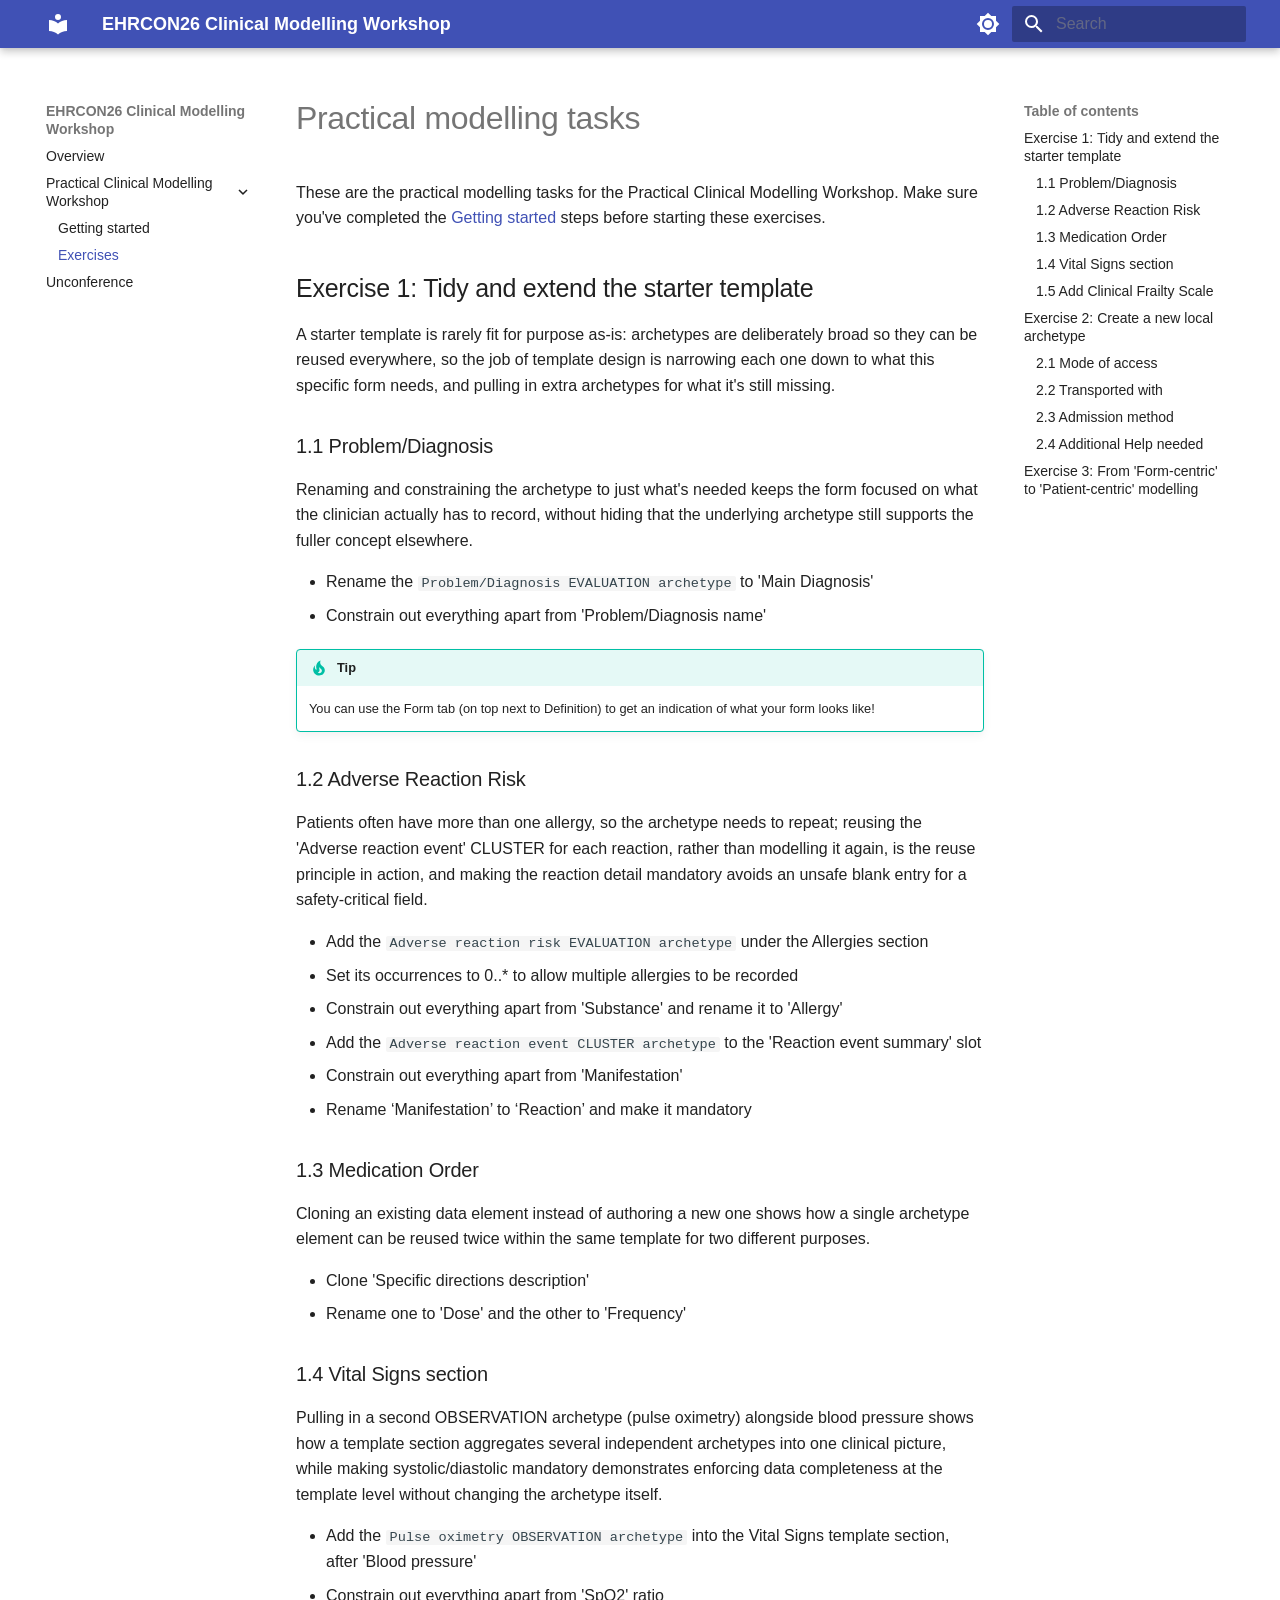
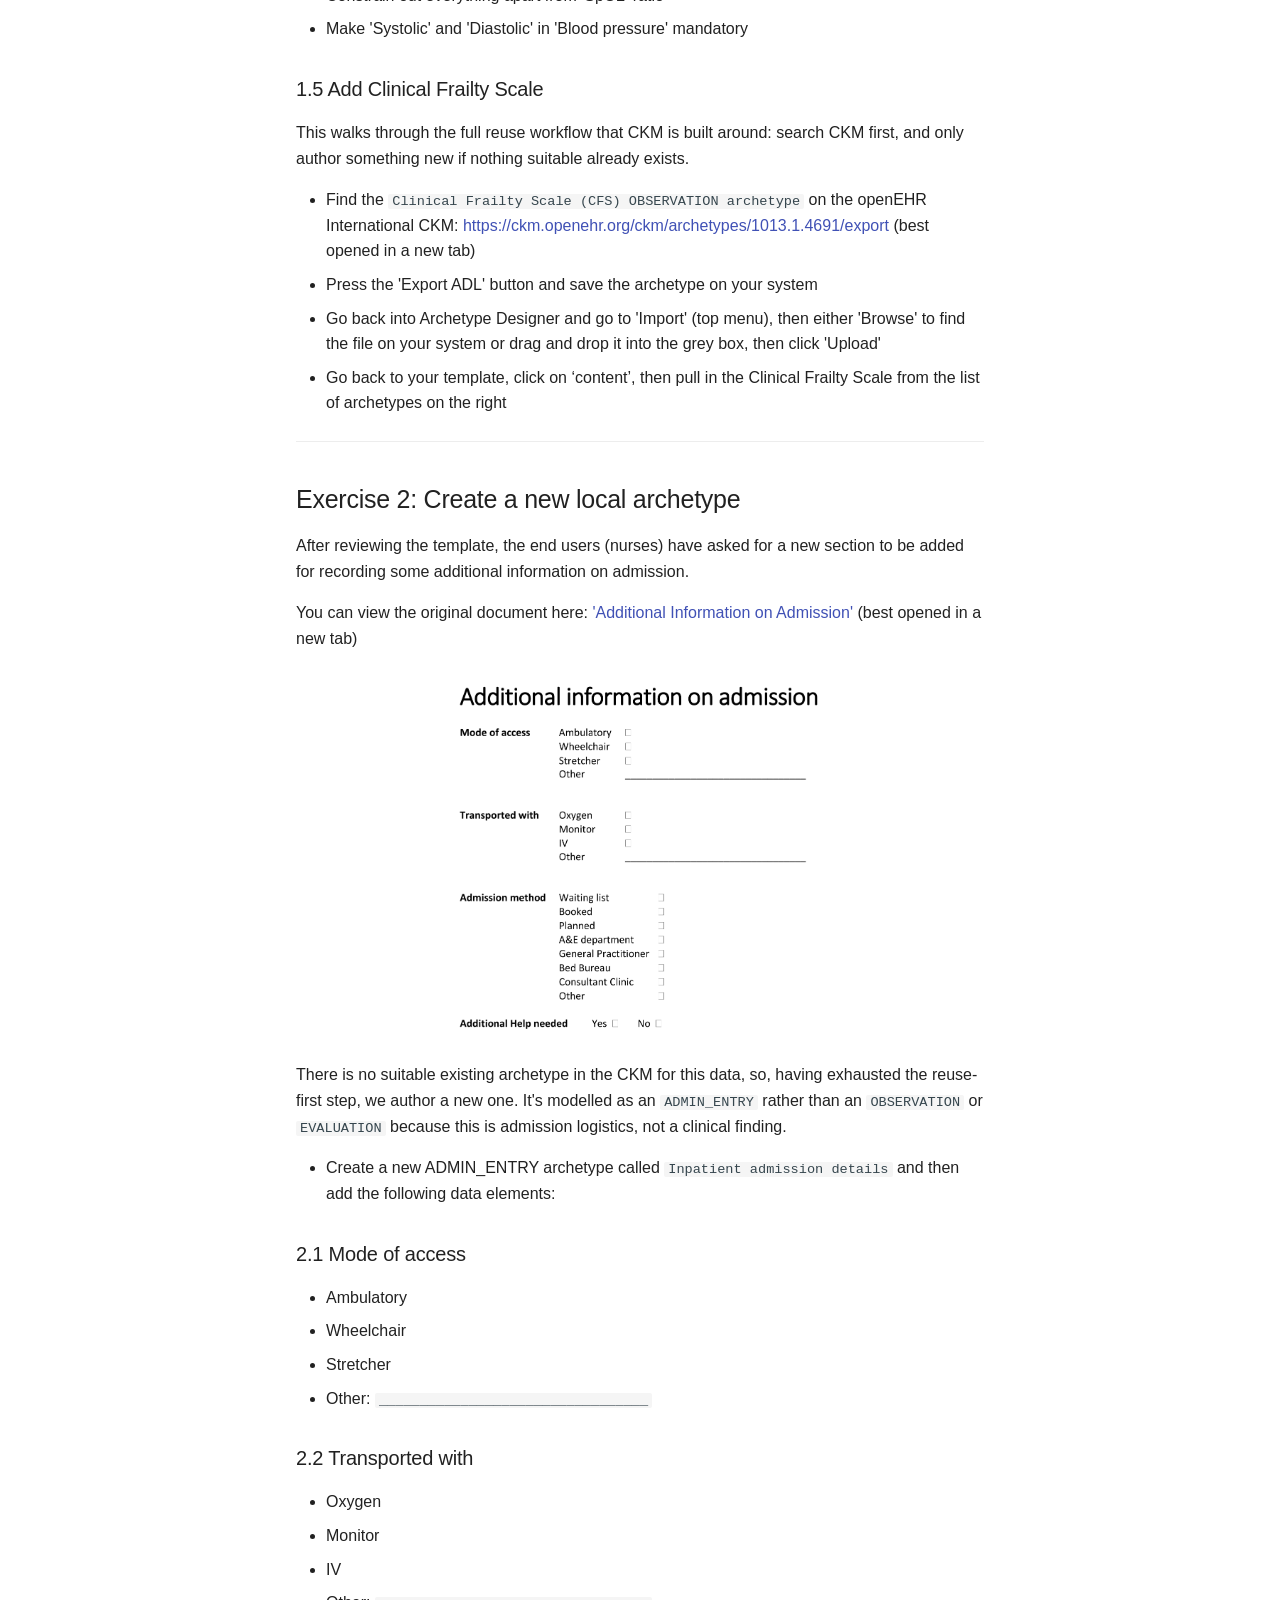
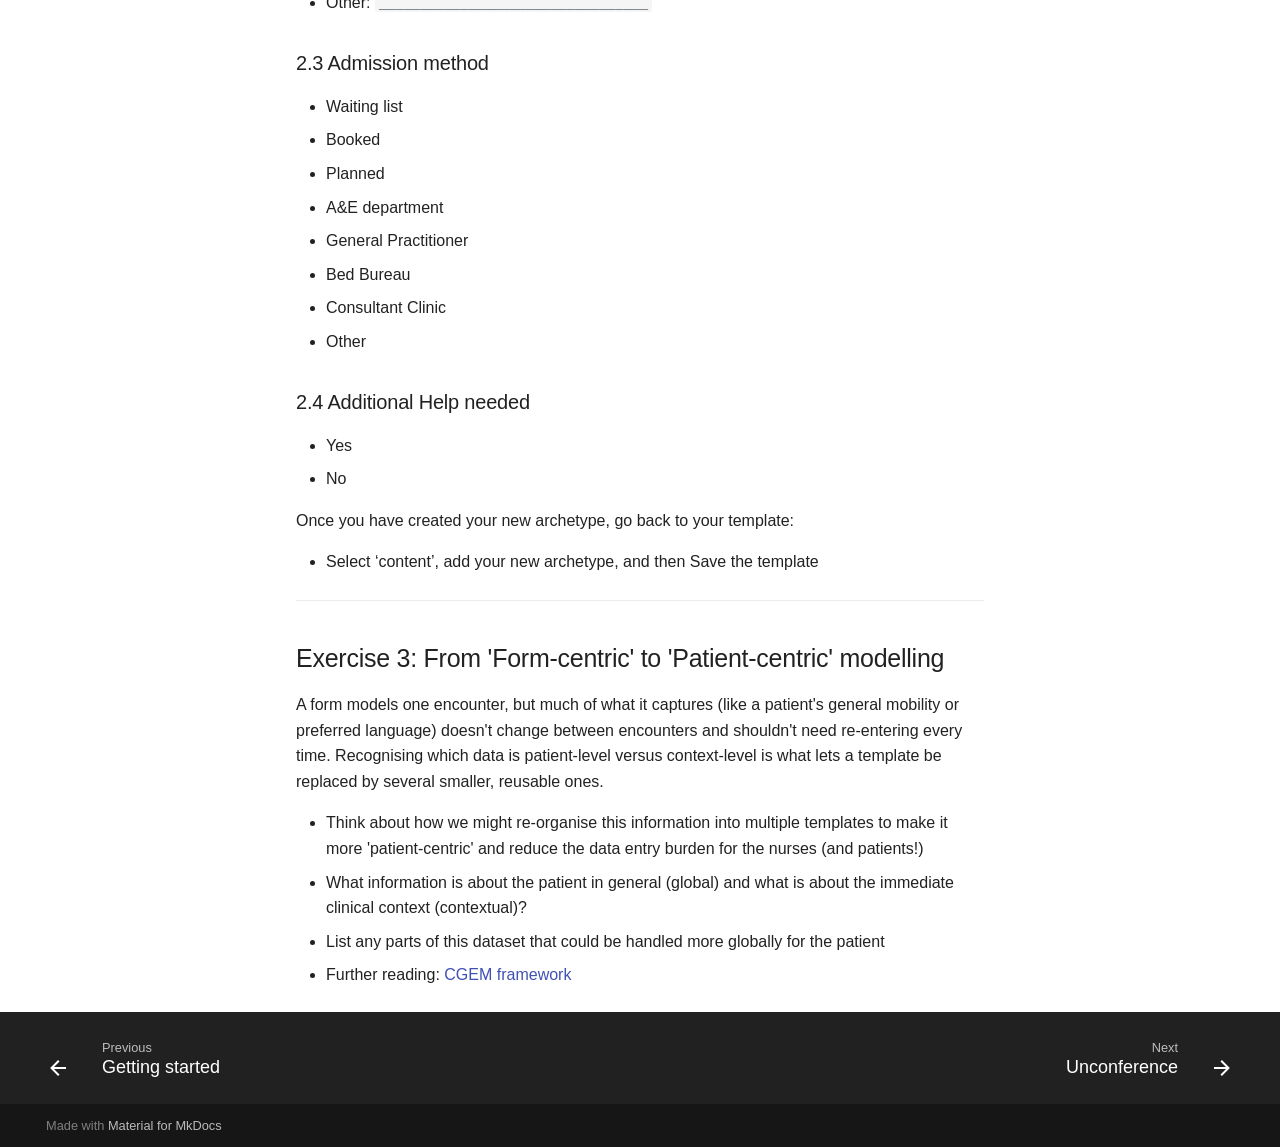
==== commit caf9bbef: "Deployed a0eda9f with MkDocs version: 1.4.2" ====
--- a/exercises/index.html
+++ b/exercises/index.html
@@ -14,12 +14,8 @@
       
         <link rel="next" href="../unconference/">
       
-      
-        
-      
-      
       <link rel="icon" href="../assets/images/favicon.png">
-      <meta name="generator" content="mkdocs-1.6.1, mkdocs-material-9.7.7">
+      <meta name="generator" content="mkdocs-1.4.2, mkdocs-material-9.1.5">
     
     
       
@@ -27,17 +23,14 @@
       
     
     
-      <link rel="stylesheet" href="../assets/stylesheets/main.ec1eaa64.min.css">
-      
-        
-        <link rel="stylesheet" href="../assets/stylesheets/palette.ab4e12ef.min.css">
-      
-      
-
-
-    
-    
-      
+      <link rel="stylesheet" href="../assets/stylesheets/main.7a7fce14.min.css">
+      
+        
+        <link rel="stylesheet" href="../assets/stylesheets/palette.a0c5b2b5.min.css">
+      
+      
+
+    
     
     
       
@@ -51,10 +44,11 @@
     
       <link rel="stylesheet" href="../stylesheets/extra.css">
     
-    <script>__md_scope=new URL("..",location),__md_hash=e=>[...e].reduce(((e,_)=>(e<<5)-e+_.charCodeAt(0)),0),__md_get=(e,_=localStorage,t=__md_scope)=>JSON.parse(_.getItem(t.pathname+"."+e)),__md_set=(e,_,t=localStorage,a=__md_scope)=>{try{t.setItem(a.pathname+"."+e,JSON.stringify(_))}catch(e){}}</script>
-    
-      
-
+    <script>__md_scope=new URL("..",location),__md_hash=e=>[...e].reduce((e,_)=>(e<<5)-e+_.charCodeAt(0),0),__md_get=(e,_=localStorage,t=__md_scope)=>JSON.parse(_.getItem(t.pathname+"."+e)),__md_set=(e,_,t=localStorage,a=__md_scope)=>{try{t.setItem(a.pathname+"."+e,JSON.stringify(_))}catch(e){}}</script>
+    
+      
+
+    
     
     
   </head>
@@ -67,8 +61,11 @@
     
     
     
-    <body dir="ltr" data-md-color-scheme="default" data-md-color-primary="lightblue" data-md-color-accent="indigo">
-  
+    <body dir="ltr" data-md-color-scheme="default" data-md-color-primary="lightblue" data-md-color-accent="">
+  
+    
+    
+      <script>var palette=__md_get("__palette");if(palette&&"object"==typeof palette.color)for(var key of Object.keys(palette.color))document.body.setAttribute("data-md-color-"+key,palette.color[key])</script>
     
     <input class="md-toggle" data-md-toggle="drawer" type="checkbox" id="__drawer" autocomplete="off">
     <input class="md-toggle" data-md-toggle="search" type="checkbox" id="__search" autocomplete="off">
@@ -95,12 +92,11 @@
     <a href=".." title="EHRCON26 Clinical Modelling Workshop" class="md-header__button md-logo" aria-label="EHRCON26 Clinical Modelling Workshop" data-md-component="logo">
       
   
-  <svg xmlns="http://www.w3.org/2000/svg" viewBox="0 0 24 24"><path d="M12 8a3 3 0 0 0 3-3 3 3 0 0 0-3-3 3 3 0 0 0-3 3 3 3 0 0 0 3 3m0 3.54C9.64 9.35 6.5 8 3 8v11c3.5 0 6.64 1.35 9 3.54 2.36-2.19 5.5-3.54 9-3.54V8c-3.5 0-6.64 1.35-9 3.54"/></svg>
+  <svg xmlns="http://www.w3.org/2000/svg" viewBox="0 0 24 24"><path d="M12 8a3 3 0 0 0 3-3 3 3 0 0 0-3-3 3 3 0 0 0-3 3 3 3 0 0 0 3 3m0 3.54C9.64 9.35 6.5 8 3 8v11c3.5 0 6.64 1.35 9 3.54 2.36-2.19 5.5-3.54 9-3.54V8c-3.5 0-6.64 1.35-9 3.54Z"/></svg>
 
     </a>
     <label class="md-header__button md-icon" for="__drawer">
-      
-      <svg xmlns="http://www.w3.org/2000/svg" viewBox="0 0 24 24"><path d="M3 6h18v2H3zm0 5h18v2H3zm0 5h18v2H3z"/></svg>
+      <svg xmlns="http://www.w3.org/2000/svg" viewBox="0 0 24 24"><path d="M3 6h18v2H3V6m0 5h18v2H3v-2m0 5h18v2H3v-2Z"/></svg>
     </label>
     <div class="md-header__title" data-md-component="header-title">
       <div class="md-header__ellipsis">
@@ -119,65 +115,50 @@
       </div>
     </div>
     
-      
-        <form class="md-header__option" data-md-component="palette">
-  
-    
-    
-    
-    <input class="md-option" data-md-color-media="(prefers-color-scheme: light)" data-md-color-scheme="default" data-md-color-primary="lightblue" data-md-color-accent="indigo"  aria-label="Switch to dark mode"  type="radio" name="__palette" id="__palette_0">
-    
-      <label class="md-header__button md-icon" title="Switch to dark mode" for="__palette_1" hidden>
-        <svg xmlns="http://www.w3.org/2000/svg" viewBox="0 0 24 24"><path d="M12 8a4 4 0 0 0-4 4 4 4 0 0 0 4 4 4 4 0 0 0 4-4 4 4 0 0 0-4-4m0 10a6 6 0 0 1-6-6 6 6 0 0 1 6-6 6 6 0 0 1 6 6 6 6 0 0 1-6 6m8-9.31V4h-4.69L12 .69 8.69 4H4v4.69L.69 12 4 15.31V20h4.69L12 23.31 15.31 20H20v-4.69L23.31 12z"/></svg>
+      <form class="md-header__option" data-md-component="palette">
+        
+          
+          <input class="md-option" data-md-color-media="(prefers-color-scheme: light)" data-md-color-scheme="default" data-md-color-primary="lightblue" data-md-color-accent=""  aria-label="Switch to dark mode"  type="radio" name="__palette" id="__palette_1">
+          
+            <label class="md-header__button md-icon" title="Switch to dark mode" for="__palette_2" hidden>
+              <svg xmlns="http://www.w3.org/2000/svg" viewBox="0 0 24 24"><path d="M12 8a4 4 0 0 0-4 4 4 4 0 0 0 4 4 4 4 0 0 0 4-4 4 4 0 0 0-4-4m0 10a6 6 0 0 1-6-6 6 6 0 0 1 6-6 6 6 0 0 1 6 6 6 6 0 0 1-6 6m8-9.31V4h-4.69L12 .69 8.69 4H4v4.69L.69 12 4 15.31V20h4.69L12 23.31 15.31 20H20v-4.69L23.31 12 20 8.69Z"/></svg>
+            </label>
+          
+        
+          
+          <input class="md-option" data-md-color-media="(prefers-color-scheme: dark)" data-md-color-scheme="slate" data-md-color-primary="lightblue" data-md-color-accent=""  aria-label="Switch to light mode"  type="radio" name="__palette" id="__palette_2">
+          
+            <label class="md-header__button md-icon" title="Switch to light mode" for="__palette_1" hidden>
+              <svg xmlns="http://www.w3.org/2000/svg" viewBox="0 0 24 24"><path d="M12 18c-.89 0-1.74-.2-2.5-.55C11.56 16.5 13 14.42 13 12c0-2.42-1.44-4.5-3.5-5.45C10.26 6.2 11.11 6 12 6a6 6 0 0 1 6 6 6 6 0 0 1-6 6m8-9.31V4h-4.69L12 .69 8.69 4H4v4.69L.69 12 4 15.31V20h4.69L12 23.31 15.31 20H20v-4.69L23.31 12 20 8.69Z"/></svg>
+            </label>
+          
+        
+      </form>
+    
+    
+    
+      <label class="md-header__button md-icon" for="__search">
+        <svg xmlns="http://www.w3.org/2000/svg" viewBox="0 0 24 24"><path d="M9.5 3A6.5 6.5 0 0 1 16 9.5c0 1.61-.59 3.09-1.56 4.23l.27.27h.79l5 5-1.5 1.5-5-5v-.79l-.27-.27A6.516 6.516 0 0 1 9.5 16 6.5 6.5 0 0 1 3 9.5 6.5 6.5 0 0 1 9.5 3m0 2C7 5 5 7 5 9.5S7 14 9.5 14 14 12 14 9.5 12 5 9.5 5Z"/></svg>
       </label>
-    
-  
-    
-    
-    
-    <input class="md-option" data-md-color-media="(prefers-color-scheme: dark)" data-md-color-scheme="slate" data-md-color-primary="lightblue" data-md-color-accent="indigo"  aria-label="Switch to light mode"  type="radio" name="__palette" id="__palette_1">
-    
-      <label class="md-header__button md-icon" title="Switch to light mode" for="__palette_0" hidden>
-        <svg xmlns="http://www.w3.org/2000/svg" viewBox="0 0 24 24"><path d="M12 18c-.89 0-1.74-.2-2.5-.55C11.56 16.5 13 14.42 13 12s-1.44-4.5-3.5-5.45C10.26 6.2 11.11 6 12 6a6 6 0 0 1 6 6 6 6 0 0 1-6 6m8-9.31V4h-4.69L12 .69 8.69 4H4v4.69L.69 12 4 15.31V20h4.69L12 23.31 15.31 20H20v-4.69L23.31 12z"/></svg>
-      </label>
-    
-  
-</form>
-      
-    
-    
-      <script>var palette=__md_get("__palette");if(palette&&palette.color){if("(prefers-color-scheme)"===palette.color.media){var media=matchMedia("(prefers-color-scheme: light)"),input=document.querySelector(media.matches?"[data-md-color-media='(prefers-color-scheme: light)']":"[data-md-color-media='(prefers-color-scheme: dark)']");palette.color.media=input.getAttribute("data-md-color-media"),palette.color.scheme=input.getAttribute("data-md-color-scheme"),palette.color.primary=input.getAttribute("data-md-color-primary"),palette.color.accent=input.getAttribute("data-md-color-accent")}for(var[key,value]of Object.entries(palette.color))document.body.setAttribute("data-md-color-"+key,value)}</script>
-    
-    
-    
-      
-      
-        <label class="md-header__button md-icon" for="__search">
-          
-          <svg xmlns="http://www.w3.org/2000/svg" viewBox="0 0 24 24"><path d="M9.5 3A6.5 6.5 0 0 1 16 9.5c0 1.61-.59 3.09-1.56 4.23l.27.27h.79l5 5-1.5 1.5-5-5v-.79l-.27-.27A6.52 6.52 0 0 1 9.5 16 6.5 6.5 0 0 1 3 9.5 6.5 6.5 0 0 1 9.5 3m0 2C7 5 5 7 5 9.5S7 14 9.5 14 14 12 14 9.5 12 5 9.5 5"/></svg>
-        </label>
-        <div class="md-search" data-md-component="search" role="dialog">
+      <div class="md-search" data-md-component="search" role="dialog">
   <label class="md-search__overlay" for="__search"></label>
   <div class="md-search__inner" role="search">
     <form class="md-search__form" name="search">
       <input type="text" class="md-search__input" name="query" aria-label="Search" placeholder="Search" autocapitalize="off" autocorrect="off" autocomplete="off" spellcheck="false" data-md-component="search-query" required>
       <label class="md-search__icon md-icon" for="__search">
-        
-        <svg xmlns="http://www.w3.org/2000/svg" viewBox="0 0 24 24"><path d="M9.5 3A6.5 6.5 0 0 1 16 9.5c0 1.61-.59 3.09-1.56 4.23l.27.27h.79l5 5-1.5 1.5-5-5v-.79l-.27-.27A6.52 6.52 0 0 1 9.5 16 6.5 6.5 0 0 1 3 9.5 6.5 6.5 0 0 1 9.5 3m0 2C7 5 5 7 5 9.5S7 14 9.5 14 14 12 14 9.5 12 5 9.5 5"/></svg>
-        
-        <svg xmlns="http://www.w3.org/2000/svg" viewBox="0 0 24 24"><path d="M20 11v2H8l5.5 5.5-1.42 1.42L4.16 12l7.92-7.92L13.5 5.5 8 11z"/></svg>
+        <svg xmlns="http://www.w3.org/2000/svg" viewBox="0 0 24 24"><path d="M9.5 3A6.5 6.5 0 0 1 16 9.5c0 1.61-.59 3.09-1.56 4.23l.27.27h.79l5 5-1.5 1.5-5-5v-.79l-.27-.27A6.516 6.516 0 0 1 9.5 16 6.5 6.5 0 0 1 3 9.5 6.5 6.5 0 0 1 9.5 3m0 2C7 5 5 7 5 9.5S7 14 9.5 14 14 12 14 9.5 12 5 9.5 5Z"/></svg>
+        <svg xmlns="http://www.w3.org/2000/svg" viewBox="0 0 24 24"><path d="M20 11v2H8l5.5 5.5-1.42 1.42L4.16 12l7.92-7.92L13.5 5.5 8 11h12Z"/></svg>
       </label>
       <nav class="md-search__options" aria-label="Search">
         
         <button type="reset" class="md-search__icon md-icon" title="Clear" aria-label="Clear" tabindex="-1">
-          
-          <svg xmlns="http://www.w3.org/2000/svg" viewBox="0 0 24 24"><path d="M19 6.41 17.59 5 12 10.59 6.41 5 5 6.41 10.59 12 5 17.59 6.41 19 12 13.41 17.59 19 19 17.59 13.41 12z"/></svg>
+          <svg xmlns="http://www.w3.org/2000/svg" viewBox="0 0 24 24"><path d="M19 6.41 17.59 5 12 10.59 6.41 5 5 6.41 10.59 12 5 17.59 6.41 19 12 13.41 17.59 19 19 17.59 13.41 12 19 6.41Z"/></svg>
         </button>
       </nav>
       
     </form>
     <div class="md-search__output">
-      <div class="md-search__scrollwrap" tabindex="0" data-md-scrollfix>
+      <div class="md-search__scrollwrap" data-md-scrollfix>
         <div class="md-search-result" data-md-component="search-result">
           <div class="md-search-result__meta">
             Initializing search
@@ -188,7 +169,6 @@
     </div>
   </div>
 </div>
-      
     
     
   </nav>
@@ -213,13 +193,12 @@
                     
 
 
-
 <nav class="md-nav md-nav--primary" aria-label="Navigation" data-md-level="0">
   <label class="md-nav__title" for="__drawer">
     <a href=".." title="EHRCON26 Clinical Modelling Workshop" class="md-nav__button md-logo" aria-label="EHRCON26 Clinical Modelling Workshop" data-md-component="logo">
       
   
-  <svg xmlns="http://www.w3.org/2000/svg" viewBox="0 0 24 24"><path d="M12 8a3 3 0 0 0 3-3 3 3 0 0 0-3-3 3 3 0 0 0-3 3 3 3 0 0 0 3 3m0 3.54C9.64 9.35 6.5 8 3 8v11c3.5 0 6.64 1.35 9 3.54 2.36-2.19 5.5-3.54 9-3.54V8c-3.5 0-6.64 1.35-9 3.54"/></svg>
+  <svg xmlns="http://www.w3.org/2000/svg" viewBox="0 0 24 24"><path d="M12 8a3 3 0 0 0 3-3 3 3 0 0 0-3-3 3 3 0 0 0-3 3 3 3 0 0 0 3 3m0 3.54C9.64 9.35 6.5 8 3 8v11c3.5 0 6.64 1.35 9 3.54 2.36-2.19 5.5-3.54 9-3.54V8c-3.5 0-6.64 1.35-9 3.54Z"/></svg>
 
     </a>
     EHRCON26 Clinical Modelling Workshop
@@ -229,26 +208,14 @@
     
       
       
-  
+      
+
   
   
   
     <li class="md-nav__item">
       <a href=".." class="md-nav__link">
-        
-  
-  
-  <span class="md-ellipsis">
-    
-  
-    Overview
-  
-
-    
-  </span>
-  
-  
-
+        Overview
       </a>
     </li>
   
@@ -256,87 +223,54 @@
     
       
       
-  
-  
-    
-  
-  
-  
-    
-    
-    
-    
+      
+
+  
+  
+    
+  
+  
     
     <li class="md-nav__item md-nav__item--active md-nav__item--nested">
       
-        
-        
-        <input class="md-nav__toggle md-toggle " type="checkbox" id="__nav_2" checked>
-        
-          
-          <label class="md-nav__link" for="__nav_2" id="__nav_2_label" tabindex="0">
-            
-  
-  
-  <span class="md-ellipsis">
-    
-  
-    Practical Clinical Modelling Workshop
-  
-
-    
-  </span>
-  
-  
-
-            <span class="md-nav__icon md-icon"></span>
-          </label>
-        
-        <nav class="md-nav" data-md-level="1" aria-labelledby="__nav_2_label" aria-expanded="true">
-          <label class="md-nav__title" for="__nav_2">
-            <span class="md-nav__icon md-icon"></span>
-            
-  
-    Practical Clinical Modelling Workshop
-  
-
-          </label>
-          <ul class="md-nav__list" data-md-scrollfix>
+      
+      
+      
+      <input class="md-nav__toggle md-toggle " type="checkbox" id="__nav_2" checked>
+      
+      
+      
+        <label class="md-nav__link" for="__nav_2" id="__nav_2_label" tabindex="0">
+          Practical Clinical Modelling Workshop
+          <span class="md-nav__icon md-icon"></span>
+        </label>
+      
+      <nav class="md-nav" data-md-level="1" aria-labelledby="__nav_2_label" aria-expanded="true">
+        <label class="md-nav__title" for="__nav_2">
+          <span class="md-nav__icon md-icon"></span>
+          Practical Clinical Modelling Workshop
+        </label>
+        <ul class="md-nav__list" data-md-scrollfix>
+          
             
               
-                
-  
   
   
   
     <li class="md-nav__item">
       <a href="../getting-started/" class="md-nav__link">
-        
-  
-  
-  <span class="md-ellipsis">
-    
-  
-    Getting started
-  
-
-    
-  </span>
-  
-  
-
+        Getting started
       </a>
     </li>
   
 
+            
+          
+            
               
-            
-              
-                
-  
-  
-    
-  
+  
+  
+    
   
   
     <li class="md-nav__item md-nav__item--active">
@@ -348,38 +282,12 @@
       
       
         <label class="md-nav__link md-nav__link--active" for="__toc">
-          
-  
-  
-  <span class="md-ellipsis">
-    
-  
-    Exercises
-  
-
-    
-  </span>
-  
-  
-
+          Exercises
           <span class="md-nav__icon md-icon"></span>
         </label>
       
       <a href="./" class="md-nav__link md-nav__link--active">
-        
-  
-  
-  <span class="md-ellipsis">
-    
-  
-    Exercises
-  
-
-    
-  </span>
-  
-  
-
+        Exercises
       </a>
       
         
@@ -399,11 +307,7 @@
       
         <li class="md-nav__item">
   <a href="#exercise-1-tidy-and-extend-the-starter-template" class="md-nav__link">
-    <span class="md-ellipsis">
-      
-        Exercise 1: Tidy and extend the starter template
-      
-    </span>
+    Exercise 1: Tidy and extend the starter template
   </a>
   
     <nav class="md-nav" aria-label="Exercise 1: Tidy and extend the starter template">
@@ -411,55 +315,35 @@
         
           <li class="md-nav__item">
   <a href="#11-problemdiagnosis" class="md-nav__link">
-    <span class="md-ellipsis">
-      
-        1.1 Problem/Diagnosis
-      
-    </span>
+    1.1 Problem/Diagnosis
   </a>
   
 </li>
         
           <li class="md-nav__item">
   <a href="#12-adverse-reaction-risk" class="md-nav__link">
-    <span class="md-ellipsis">
-      
-        1.2 Adverse Reaction Risk
-      
-    </span>
+    1.2 Adverse Reaction Risk
   </a>
   
 </li>
         
           <li class="md-nav__item">
   <a href="#13-medication-order" class="md-nav__link">
-    <span class="md-ellipsis">
-      
-        1.3 Medication Order
-      
-    </span>
+    1.3 Medication Order
   </a>
   
 </li>
         
           <li class="md-nav__item">
   <a href="#14-vital-signs-section" class="md-nav__link">
-    <span class="md-ellipsis">
-      
-        1.4 Vital Signs section
-      
-    </span>
+    1.4 Vital Signs section
   </a>
   
 </li>
         
           <li class="md-nav__item">
   <a href="#15-add-clinical-frailty-scale" class="md-nav__link">
-    <span class="md-ellipsis">
-      
-        1.5 Add Clinical Frailty Scale
-      
-    </span>
+    1.5 Add Clinical Frailty Scale
   </a>
   
 </li>
@@ -471,11 +355,7 @@
       
         <li class="md-nav__item">
   <a href="#exercise-2-create-a-new-local-archetype" class="md-nav__link">
-    <span class="md-ellipsis">
-      
-        Exercise 2: Create a new local archetype
-      
-    </span>
+    Exercise 2: Create a new local archetype
   </a>
   
     <nav class="md-nav" aria-label="Exercise 2: Create a new local archetype">
@@ -483,44 +363,28 @@
         
           <li class="md-nav__item">
   <a href="#21-mode-of-access" class="md-nav__link">
-    <span class="md-ellipsis">
-      
-        2.1 Mode of access
-      
-    </span>
+    2.1 Mode of access
   </a>
   
 </li>
         
           <li class="md-nav__item">
   <a href="#22-transported-with" class="md-nav__link">
-    <span class="md-ellipsis">
-      
-        2.2 Transported with
-      
-    </span>
+    2.2 Transported with
   </a>
   
 </li>
         
           <li class="md-nav__item">
   <a href="#23-admission-method" class="md-nav__link">
-    <span class="md-ellipsis">
-      
-        2.3 Admission method
-      
-    </span>
+    2.3 Admission method
   </a>
   
 </li>
         
           <li class="md-nav__item">
   <a href="#24-additional-help-needed" class="md-nav__link">
-    <span class="md-ellipsis">
-      
-        2.4 Additional Help needed
-      
-    </span>
+    2.4 Additional Help needed
   </a>
   
 </li>
@@ -532,11 +396,7 @@
       
         <li class="md-nav__item">
   <a href="#exercise-3-from-form-centric-to-patient-centric-modelling" class="md-nav__link">
-    <span class="md-ellipsis">
-      
-        Exercise 3: From 'Form-centric' to 'Patient-centric' modelling
-      
-    </span>
+    Exercise 3: From 'Form-centric' to 'Patient-centric' modelling
   </a>
   
 </li>
@@ -548,37 +408,24 @@
     </li>
   
 
-              
-            
-          </ul>
-        </nav>
-      
+            
+          
+        </ul>
+      </nav>
     </li>
   
 
     
       
       
-  
+      
+
   
   
   
     <li class="md-nav__item">
       <a href="../unconference/" class="md-nav__link">
-        
-  
-  
-  <span class="md-ellipsis">
-    
-  
-    Unconference
-  
-
-    
-  </span>
-  
-  
-
+        Unconference
       </a>
     </li>
   
@@ -612,11 +459,7 @@
       
         <li class="md-nav__item">
   <a href="#exercise-1-tidy-and-extend-the-starter-template" class="md-nav__link">
-    <span class="md-ellipsis">
-      
-        Exercise 1: Tidy and extend the starter template
-      
-    </span>
+    Exercise 1: Tidy and extend the starter template
   </a>
   
     <nav class="md-nav" aria-label="Exercise 1: Tidy and extend the starter template">
@@ -624,55 +467,35 @@
         
           <li class="md-nav__item">
   <a href="#11-problemdiagnosis" class="md-nav__link">
-    <span class="md-ellipsis">
-      
-        1.1 Problem/Diagnosis
-      
-    </span>
+    1.1 Problem/Diagnosis
   </a>
   
 </li>
         
           <li class="md-nav__item">
   <a href="#12-adverse-reaction-risk" class="md-nav__link">
-    <span class="md-ellipsis">
-      
-        1.2 Adverse Reaction Risk
-      
-    </span>
+    1.2 Adverse Reaction Risk
   </a>
   
 </li>
         
           <li class="md-nav__item">
   <a href="#13-medication-order" class="md-nav__link">
-    <span class="md-ellipsis">
-      
-        1.3 Medication Order
-      
-    </span>
+    1.3 Medication Order
   </a>
   
 </li>
         
           <li class="md-nav__item">
   <a href="#14-vital-signs-section" class="md-nav__link">
-    <span class="md-ellipsis">
-      
-        1.4 Vital Signs section
-      
-    </span>
+    1.4 Vital Signs section
   </a>
   
 </li>
         
           <li class="md-nav__item">
   <a href="#15-add-clinical-frailty-scale" class="md-nav__link">
-    <span class="md-ellipsis">
-      
-        1.5 Add Clinical Frailty Scale
-      
-    </span>
+    1.5 Add Clinical Frailty Scale
   </a>
   
 </li>
@@ -684,11 +507,7 @@
       
         <li class="md-nav__item">
   <a href="#exercise-2-create-a-new-local-archetype" class="md-nav__link">
-    <span class="md-ellipsis">
-      
-        Exercise 2: Create a new local archetype
-      
-    </span>
+    Exercise 2: Create a new local archetype
   </a>
   
     <nav class="md-nav" aria-label="Exercise 2: Create a new local archetype">
@@ -696,44 +515,28 @@
         
           <li class="md-nav__item">
   <a href="#21-mode-of-access" class="md-nav__link">
-    <span class="md-ellipsis">
-      
-        2.1 Mode of access
-      
-    </span>
+    2.1 Mode of access
   </a>
   
 </li>
         
           <li class="md-nav__item">
   <a href="#22-transported-with" class="md-nav__link">
-    <span class="md-ellipsis">
-      
-        2.2 Transported with
-      
-    </span>
+    2.2 Transported with
   </a>
   
 </li>
         
           <li class="md-nav__item">
   <a href="#23-admission-method" class="md-nav__link">
-    <span class="md-ellipsis">
-      
-        2.3 Admission method
-      
-    </span>
+    2.3 Admission method
   </a>
   
 </li>
         
           <li class="md-nav__item">
   <a href="#24-additional-help-needed" class="md-nav__link">
-    <span class="md-ellipsis">
-      
-        2.4 Additional Help needed
-      
-    </span>
+    2.4 Additional Help needed
   </a>
   
 </li>
@@ -745,11 +548,7 @@
       
         <li class="md-nav__item">
   <a href="#exercise-3-from-form-centric-to-patient-centric-modelling" class="md-nav__link">
-    <span class="md-ellipsis">
-      
-        Exercise 3: From 'Form-centric' to 'Patient-centric' modelling
-      
-    </span>
+    Exercise 3: From 'Form-centric' to 'Patient-centric' modelling
   </a>
   
 </li>
@@ -764,11 +563,9 @@
           
           
             <div class="md-content" data-md-component="content">
-              
               <article class="md-content__inner md-typeset">
                 
                   
-
 
 
 <h1 id="practical-modelling-tasks">Practical modelling tasks</h1>
@@ -873,19 +670,11 @@
 
 
 
-
-
-
-
-
-
-
                 
               </article>
             </div>
           
           
-<script>var target=document.getElementById(location.hash.slice(1));target&&target.name&&(target.checked=target.name.startsWith("__tabbed_"))</script>
         </div>
         
       </main>
@@ -897,10 +686,9 @@
       <nav class="md-footer__inner md-grid" aria-label="Footer" >
         
           
-          <a href="../getting-started/" class="md-footer__link md-footer__link--prev" aria-label="Previous: Getting started">
+          <a href="../getting-started/" class="md-footer__link md-footer__link--prev" aria-label="Previous: Getting started" rel="prev">
             <div class="md-footer__button md-icon">
-              
-              <svg xmlns="http://www.w3.org/2000/svg" viewBox="0 0 24 24"><path d="M20 11v2H8l5.5 5.5-1.42 1.42L4.16 12l7.92-7.92L13.5 5.5 8 11z"/></svg>
+              <svg xmlns="http://www.w3.org/2000/svg" viewBox="0 0 24 24"><path d="M20 11v2H8l5.5 5.5-1.42 1.42L4.16 12l7.92-7.92L13.5 5.5 8 11h12Z"/></svg>
             </div>
             <div class="md-footer__title">
               <span class="md-footer__direction">
@@ -914,7 +702,7 @@
         
         
           
-          <a href="../unconference/" class="md-footer__link md-footer__link--next" aria-label="Next: Unconference">
+          <a href="../unconference/" class="md-footer__link md-footer__link--next" aria-label="Next: Unconference" rel="next">
             <div class="md-footer__title">
               <span class="md-footer__direction">
                 Next
@@ -924,8 +712,7 @@
               </div>
             </div>
             <div class="md-footer__button md-icon">
-              
-              <svg xmlns="http://www.w3.org/2000/svg" viewBox="0 0 24 24"><path d="M4 11v2h12l-5.5 5.5 1.42 1.42L19.84 12l-7.92-7.92L10.5 5.5 16 11z"/></svg>
+              <svg xmlns="http://www.w3.org/2000/svg" viewBox="0 0 24 24"><path d="M4 11v2h12l-5.5 5.5 1.42 1.42L19.84 12l-7.92-7.92L10.5 5.5 16 11H4Z"/></svg>
             </div>
           </a>
         
@@ -953,14 +740,10 @@
       <div class="md-dialog__inner md-typeset"></div>
     </div>
     
-    
-    
-      
-      
-      <script id="__config" type="application/json">{"annotate": null, "base": "..", "features": ["navigation.footer"], "search": "../assets/javascripts/workers/search.2c215733.min.js", "tags": null, "translations": {"clipboard.copied": "Copied to clipboard", "clipboard.copy": "Copy to clipboard", "search.result.more.one": "1 more on this page", "search.result.more.other": "# more on this page", "search.result.none": "No matching documents", "search.result.one": "1 matching document", "search.result.other": "# matching documents", "search.result.placeholder": "Type to start searching", "search.result.term.missing": "Missing", "select.version": "Select version"}, "version": null}</script>
-    
-    
-      <script src="../assets/javascripts/bundle.d7400e89.min.js"></script>
+    <script id="__config" type="application/json">{"base": "..", "features": ["navigation.footer"], "search": "../assets/javascripts/workers/search.208ed371.min.js", "translations": {"clipboard.copied": "Copied to clipboard", "clipboard.copy": "Copy to clipboard", "search.result.more.one": "1 more on this page", "search.result.more.other": "# more on this page", "search.result.none": "No matching documents", "search.result.one": "1 matching document", "search.result.other": "# matching documents", "search.result.placeholder": "Type to start searching", "search.result.term.missing": "Missing", "select.version": "Select version"}}</script>
+    
+    
+      <script src="../assets/javascripts/bundle.407015b8.min.js"></script>
       
     
   </body>
--- a/assets/stylesheets/main.7a7fce14.min.css
+++ b/assets/stylesheets/main.7a7fce14.min.css
@@ -0,0 +1 @@
+@charset "UTF-8";html{-webkit-text-size-adjust:none;-moz-text-size-adjust:none;text-size-adjust:none;box-sizing:border-box}*,:after,:before{box-sizing:inherit}@media (prefers-reduced-motion){*,:after,:before{transition:none!important}}body{margin:0}a,button,input,label{-webkit-tap-highlight-color:transparent}a{color:inherit;text-decoration:none}hr{border:0;box-sizing:initial;display:block;height:.05rem;overflow:visible;padding:0}small{font-size:80%}sub,sup{line-height:1em}img{border-style:none}table{border-collapse:initial;border-spacing:0}td,th{font-weight:400;vertical-align:top}button{background:#0000;border:0;font-family:inherit;font-size:inherit;margin:0;padding:0}input{border:0;outline:none}:root{--md-primary-fg-color:#4051b5;--md-primary-fg-color--light:#5d6cc0;--md-primary-fg-color--dark:#303fa1;--md-primary-bg-color:#fff;--md-primary-bg-color--light:#ffffffb3;--md-accent-fg-color:#526cfe;--md-accent-fg-color--transparent:#526cfe1a;--md-accent-bg-color:#fff;--md-accent-bg-color--light:#ffffffb3}:root,[data-md-color-scheme=default]{--md-default-fg-color:#000000de;--md-default-fg-color--light:#0000008a;--md-default-fg-color--lighter:#00000052;--md-default-fg-color--lightest:#00000012;--md-default-bg-color:#fff;--md-default-bg-color--light:#ffffffb3;--md-default-bg-color--lighter:#ffffff4d;--md-default-bg-color--lightest:#ffffff1f;--md-code-fg-color:#36464e;--md-code-bg-color:#f5f5f5;--md-code-hl-color:#ffff0080;--md-code-hl-number-color:#d52a2a;--md-code-hl-special-color:#db1457;--md-code-hl-function-color:#a846b9;--md-code-hl-constant-color:#6e59d9;--md-code-hl-keyword-color:#3f6ec6;--md-code-hl-string-color:#1c7d4d;--md-code-hl-name-color:var(--md-code-fg-color);--md-code-hl-operator-color:var(--md-default-fg-color--light);--md-code-hl-punctuation-color:var(--md-default-fg-color--light);--md-code-hl-comment-color:var(--md-default-fg-color--light);--md-code-hl-generic-color:var(--md-default-fg-color--light);--md-code-hl-variable-color:var(--md-default-fg-color--light);--md-typeset-color:var(--md-default-fg-color);--md-typeset-a-color:var(--md-primary-fg-color);--md-typeset-mark-color:#ffff0080;--md-typeset-del-color:#f5503d26;--md-typeset-ins-color:#0bd57026;--md-typeset-kbd-color:#fafafa;--md-typeset-kbd-accent-color:#fff;--md-typeset-kbd-border-color:#b8b8b8;--md-typeset-table-color:#0000001f;--md-typeset-table-color--light:rgba(0,0,0,.035);--md-admonition-fg-color:var(--md-default-fg-color);--md-admonition-bg-color:var(--md-default-bg-color);--md-warning-fg-color:#000000de;--md-warning-bg-color:#ff9;--md-footer-fg-color:#fff;--md-footer-fg-color--light:#ffffffb3;--md-footer-fg-color--lighter:#ffffff73;--md-footer-bg-color:#000000de;--md-footer-bg-color--dark:#00000052;--md-shadow-z1:0 0.2rem 0.5rem #0000000d,0 0 0.05rem #0000001a;--md-shadow-z2:0 0.2rem 0.5rem #0000001a,0 0 0.05rem #00000040;--md-shadow-z3:0 0.2rem 0.5rem #0003,0 0 0.05rem #00000059}.md-icon svg{fill:currentcolor;display:block;height:1.2rem;width:1.2rem}body{-webkit-font-smoothing:antialiased;-moz-osx-font-smoothing:grayscale;--md-text-font-family:var(--md-text-font,_),-apple-system,BlinkMacSystemFont,Helvetica,Arial,sans-serif;--md-code-font-family:var(--md-code-font,_),SFMono-Regular,Consolas,Menlo,monospace}aside,body,input{font-feature-settings:"kern","liga";color:var(--md-typeset-color);font-family:var(--md-text-font-family)}code,kbd,pre{font-feature-settings:"kern";font-family:var(--md-code-font-family)}:root{--md-typeset-table-sort-icon:url('data:image/svg+xml;charset=utf-8,<svg xmlns="http://www.w3.org/2000/svg" viewBox="0 0 24 24"><path d="m18 21-4-4h3V7h-3l4-4 4 4h-3v10h3M2 19v-2h10v2M2 13v-2h7v2M2 7V5h4v2H2Z"/></svg>');--md-typeset-table-sort-icon--asc:url('data:image/svg+xml;charset=utf-8,<svg xmlns="http://www.w3.org/2000/svg" viewBox="0 0 24 24"><path d="M19 17h3l-4 4-4-4h3V3h2M2 17h10v2H2M6 5v2H2V5m0 6h7v2H2v-2Z"/></svg>');--md-typeset-table-sort-icon--desc:url('data:image/svg+xml;charset=utf-8,<svg xmlns="http://www.w3.org/2000/svg" viewBox="0 0 24 24"><path d="M19 7h3l-4-4-4 4h3v14h2M2 17h10v2H2M6 5v2H2V5m0 6h7v2H2v-2Z"/></svg>')}.md-typeset{-webkit-print-color-adjust:exact;color-adjust:exact;font-size:.8rem;line-height:1.6}@media print{.md-typeset{font-size:.68rem}}.md-typeset blockquote,.md-typeset dl,.md-typeset figure,.md-typeset ol,.md-typeset pre,.md-typeset ul{margin-bottom:1em;margin-top:1em}.md-typeset h1{color:var(--md-default-fg-color--light);font-size:2em;line-height:1.3;margin:0 0 1.25em}.md-typeset h1,.md-typeset h2{font-weight:300;letter-spacing:-.01em}.md-typeset h2{font-size:1.5625em;line-height:1.4;margin:1.6em 0 .64em}.md-typeset h3{font-size:1.25em;font-weight:400;letter-spacing:-.01em;line-height:1.5;margin:1.6em 0 .8em}.md-typeset h2+h3{margin-top:.8em}.md-typeset h4{font-weight:700;letter-spacing:-.01em;margin:1em 0}.md-typeset h5,.md-typeset h6{color:var(--md-default-fg-color--light);font-size:.8em;font-weight:700;letter-spacing:-.01em;margin:1.25em 0}.md-typeset h5{text-transform:uppercase}.md-typeset hr{border-bottom:.05rem solid var(--md-default-fg-color--lightest);display:flow-root;margin:1.5em 0}.md-typeset a{color:var(--md-typeset-a-color);word-break:break-word}.md-typeset a,.md-typeset a:before{transition:color 125ms}.md-typeset a:focus,.md-typeset a:hover{color:var(--md-accent-fg-color)}.md-typeset a:focus code,.md-typeset a:hover code{background-color:var(--md-accent-fg-color--transparent)}.md-typeset a code{color:currentcolor;transition:background-color 125ms}.md-typeset a.focus-visible{outline-color:var(--md-accent-fg-color);outline-offset:.2rem}.md-typeset code,.md-typeset kbd,.md-typeset pre{color:var(--md-code-fg-color);direction:ltr;font-variant-ligatures:none}@media print{.md-typeset code,.md-typeset kbd,.md-typeset pre{white-space:pre-wrap}}.md-typeset code{background-color:var(--md-code-bg-color);border-radius:.1rem;-webkit-box-decoration-break:clone;box-decoration-break:clone;font-size:.85em;padding:0 .2941176471em;word-break:break-word}.md-typeset code:not(.focus-visible){-webkit-tap-highlight-color:transparent;outline:none}.md-typeset pre{display:flow-root;line-height:1.4;position:relative}.md-typeset pre>code{-webkit-box-decoration-break:slice;box-decoration-break:slice;box-shadow:none;display:block;margin:0;outline-color:var(--md-accent-fg-color);overflow:auto;padding:.7720588235em 1.1764705882em;scrollbar-color:var(--md-default-fg-color--lighter) #0000;scrollbar-width:thin;touch-action:auto;word-break:normal}.md-typeset pre>code:hover{scrollbar-color:var(--md-accent-fg-color) #0000}.md-typeset pre>code::-webkit-scrollbar{height:.2rem;width:.2rem}.md-typeset pre>code::-webkit-scrollbar-thumb{background-color:var(--md-default-fg-color--lighter)}.md-typeset pre>code::-webkit-scrollbar-thumb:hover{background-color:var(--md-accent-fg-color)}.md-typeset kbd{background-color:var(--md-typeset-kbd-color);border-radius:.1rem;box-shadow:0 .1rem 0 .05rem var(--md-typeset-kbd-border-color),0 .1rem 0 var(--md-typeset-kbd-border-color),0 -.1rem .2rem var(--md-typeset-kbd-accent-color) inset;color:var(--md-default-fg-color);display:inline-block;font-size:.75em;padding:0 .6666666667em;vertical-align:text-top;word-break:break-word}.md-typeset mark{background-color:var(--md-typeset-mark-color);-webkit-box-decoration-break:clone;box-decoration-break:clone;color:inherit;word-break:break-word}.md-typeset abbr{border-bottom:.05rem dotted var(--md-default-fg-color--light);cursor:help;text-decoration:none}@media (hover:none){.md-typeset abbr[title]:focus:after,.md-typeset abbr[title]:hover:after{background-color:var(--md-default-fg-color);border-radius:.1rem;box-shadow:var(--md-shadow-z3);color:var(--md-default-bg-color);content:attr(title);font-size:.7rem;left:.8rem;margin-top:2em;padding:.2rem .3rem;position:absolute;right:.8rem}}.md-typeset small{opacity:.75}[dir=ltr] .md-typeset sub,[dir=ltr] .md-typeset sup{margin-left:.078125em}[dir=rtl] .md-typeset sub,[dir=rtl] .md-typeset sup{margin-right:.078125em}[dir=ltr] .md-typeset blockquote{padding-left:.6rem}[dir=rtl] .md-typeset blockquote{padding-right:.6rem}[dir=ltr] .md-typeset blockquote{border-left:.2rem solid var(--md-default-fg-color--lighter)}[dir=rtl] .md-typeset blockquote{border-right:.2rem solid var(--md-default-fg-color--lighter)}.md-typeset blockquote{color:var(--md-default-fg-color--light);margin-left:0;margin-right:0}.md-typeset ul{list-style-type:disc}[dir=ltr] .md-typeset ol,[dir=ltr] .md-typeset ul{margin-left:.625em}[dir=rtl] .md-typeset ol,[dir=rtl] .md-typeset ul{margin-right:.625em}.md-typeset ol,.md-typeset ul{padding:0}.md-typeset ol:not([hidden]),.md-typeset ul:not([hidden]){display:flow-root}.md-typeset ol ol,.md-typeset ul ol{list-style-type:lower-alpha}.md-typeset ol ol ol,.md-typeset ul ol ol{list-style-type:lower-roman}[dir=ltr] .md-typeset ol li,[dir=ltr] .md-typeset ul li{margin-left:1.25em}[dir=rtl] .md-typeset ol li,[dir=rtl] .md-typeset ul li{margin-right:1.25em}.md-typeset ol li,.md-typeset ul li{margin-bottom:.5em}.md-typeset ol li blockquote,.md-typeset ol li p,.md-typeset ul li blockquote,.md-typeset ul li p{margin:.5em 0}.md-typeset ol li:last-child,.md-typeset ul li:last-child{margin-bottom:0}[dir=ltr] .md-typeset ol li ol,[dir=ltr] .md-typeset ol li ul,[dir=ltr] .md-typeset ul li ol,[dir=ltr] .md-typeset ul li ul{margin-left:.625em}[dir=rtl] .md-typeset ol li ol,[dir=rtl] .md-typeset ol li ul,[dir=rtl] .md-typeset ul li ol,[dir=rtl] .md-typeset ul li ul{margin-right:.625em}.md-typeset ol li ol,.md-typeset ol li ul,.md-typeset ul li ol,.md-typeset ul li ul{margin-bottom:.5em;margin-top:.5em}[dir=ltr] .md-typeset dd{margin-left:1.875em}[dir=rtl] .md-typeset dd{margin-right:1.875em}.md-typeset dd{margin-bottom:1.5em;margin-top:1em}.md-typeset img,.md-typeset svg,.md-typeset video{height:auto;max-width:100%}.md-typeset img[align=left]{margin:1em 1em 1em 0}.md-typeset img[align=right]{margin:1em 0 1em 1em}.md-typeset img[align]:only-child{margin-top:0}.md-typeset img[src$="#gh-dark-mode-only"],.md-typeset img[src$="#only-dark"]{display:none}.md-typeset figure{display:flow-root;margin:1em auto;max-width:100%;text-align:center;width:-webkit-fit-content;width:-moz-fit-content;width:fit-content}.md-typeset figure img{display:block}.md-typeset figcaption{font-style:italic;margin:1em auto;max-width:24rem}.md-typeset iframe{max-width:100%}.md-typeset table:not([class]){background-color:var(--md-default-bg-color);border:.05rem solid var(--md-typeset-table-color);border-radius:.1rem;display:inline-block;font-size:.64rem;max-width:100%;overflow:auto;touch-action:auto}@media print{.md-typeset table:not([class]){display:table}}.md-typeset table:not([class])+*{margin-top:1.5em}.md-typeset table:not([class]) td>:first-child,.md-typeset table:not([class]) th>:first-child{margin-top:0}.md-typeset table:not([class]) td>:last-child,.md-typeset table:not([class]) th>:last-child{margin-bottom:0}.md-typeset table:not([class]) td:not([align]),.md-typeset table:not([class]) th:not([align]){text-align:left}[dir=rtl] .md-typeset table:not([class]) td:not([align]),[dir=rtl] .md-typeset table:not([class]) th:not([align]){text-align:right}.md-typeset table:not([class]) th{font-weight:700;min-width:5rem;padding:.9375em 1.25em;vertical-align:top}.md-typeset table:not([class]) td{border-top:.05rem solid var(--md-typeset-table-color);padding:.9375em 1.25em;vertical-align:top}.md-typeset table:not([class]) tbody tr{transition:background-color 125ms}.md-typeset table:not([class]) tbody tr:hover{background-color:var(--md-typeset-table-color--light);box-shadow:0 .05rem 0 var(--md-default-bg-color) inset}.md-typeset table:not([class]) a{word-break:normal}.md-typeset table th[role=columnheader]{cursor:pointer}[dir=ltr] .md-typeset table th[role=columnheader]:after{margin-left:.5em}[dir=rtl] .md-typeset table th[role=columnheader]:after{margin-right:.5em}.md-typeset table th[role=columnheader]:after{content:"";display:inline-block;height:1.2em;-webkit-mask-image:var(--md-typeset-table-sort-icon);mask-image:var(--md-typeset-table-sort-icon);-webkit-mask-repeat:no-repeat;mask-repeat:no-repeat;-webkit-mask-size:contain;mask-size:contain;transition:background-color 125ms;vertical-align:text-bottom;width:1.2em}.md-typeset table th[role=columnheader]:hover:after{background-color:var(--md-default-fg-color--lighter)}.md-typeset table th[role=columnheader][aria-sort=ascending]:after{background-color:var(--md-default-fg-color--light);-webkit-mask-image:var(--md-typeset-table-sort-icon--asc);mask-image:var(--md-typeset-table-sort-icon--asc)}.md-typeset table th[role=columnheader][aria-sort=descending]:after{background-color:var(--md-default-fg-color--light);-webkit-mask-image:var(--md-typeset-table-sort-icon--desc);mask-image:var(--md-typeset-table-sort-icon--desc)}.md-typeset__scrollwrap{margin:1em -.8rem;overflow-x:auto;touch-action:auto}.md-typeset__table{display:inline-block;margin-bottom:.5em;padding:0 .8rem}@media print{.md-typeset__table{display:block}}html .md-typeset__table table{display:table;margin:0;overflow:hidden;width:100%}@media screen and (max-width:44.9375em){.md-content__inner>pre{margin:1em -.8rem}.md-content__inner>pre code{border-radius:0}}.md-banner{background-color:var(--md-footer-bg-color);color:var(--md-footer-fg-color);overflow:auto}@media print{.md-banner{display:none}}.md-banner--warning{background-color:var(--md-warning-bg-color);color:var(--md-warning-fg-color)}.md-banner__inner{font-size:.7rem;margin:.6rem auto;padding:0 .8rem}[dir=ltr] .md-banner__button{float:right}[dir=rtl] .md-banner__button{float:left}.md-banner__button{color:inherit;cursor:pointer;transition:opacity .25s}.md-banner__button:hover{opacity:.7}html{font-size:125%;height:100%;overflow-x:hidden}@media screen and (min-width:100em){html{font-size:137.5%}}@media screen and (min-width:125em){html{font-size:150%}}body{background-color:var(--md-default-bg-color);display:flex;flex-direction:column;font-size:.5rem;min-height:100%;position:relative;width:100%}@media print{body{display:block}}@media screen and (max-width:59.9375em){body[data-md-scrolllock]{position:fixed}}.md-grid{margin-left:auto;margin-right:auto;max-width:61rem}.md-container{display:flex;flex-direction:column;flex-grow:1}@media print{.md-container{display:block}}.md-main{flex-grow:1}.md-main__inner{display:flex;height:100%;margin-top:1.5rem}.md-ellipsis{overflow:hidden;text-overflow:ellipsis}.md-toggle{display:none}.md-option{height:0;opacity:0;position:absolute;width:0}.md-option:checked+label:not([hidden]){display:block}.md-option.focus-visible+label{outline-color:var(--md-accent-fg-color);outline-style:auto}.md-skip{background-color:var(--md-default-fg-color);border-radius:.1rem;color:var(--md-default-bg-color);font-size:.64rem;margin:.5rem;opacity:0;outline-color:var(--md-accent-fg-color);padding:.3rem .5rem;position:fixed;transform:translateY(.4rem);z-index:-1}.md-skip:focus{opacity:1;transform:translateY(0);transition:transform .25s cubic-bezier(.4,0,.2,1),opacity 175ms 75ms;z-index:10}@page{margin:25mm}:root{--md-clipboard-icon:url('data:image/svg+xml;charset=utf-8,<svg xmlns="http://www.w3.org/2000/svg" viewBox="0 0 24 24"><path d="M19 21H8V7h11m0-2H8a2 2 0 0 0-2 2v14a2 2 0 0 0 2 2h11a2 2 0 0 0 2-2V7a2 2 0 0 0-2-2m-3-4H4a2 2 0 0 0-2 2v14h2V3h12V1Z"/></svg>')}.md-clipboard{border-radius:.1rem;color:var(--md-default-fg-color--lightest);cursor:pointer;height:1.5em;outline-color:var(--md-accent-fg-color);outline-offset:.1rem;position:absolute;right:.5em;top:.5em;transition:color .25s;width:1.5em;z-index:1}@media print{.md-clipboard{display:none}}.md-clipboard:not(.focus-visible){-webkit-tap-highlight-color:transparent;outline:none}:hover>.md-clipboard{color:var(--md-default-fg-color--light)}.md-clipboard:focus,.md-clipboard:hover{color:var(--md-accent-fg-color)}.md-clipboard:after{background-color:currentcolor;content:"";display:block;height:1.125em;margin:0 auto;-webkit-mask-image:var(--md-clipboard-icon);mask-image:var(--md-clipboard-icon);-webkit-mask-position:center;mask-position:center;-webkit-mask-repeat:no-repeat;mask-repeat:no-repeat;-webkit-mask-size:contain;mask-size:contain;width:1.125em}.md-clipboard--inline{cursor:pointer}.md-clipboard--inline code{transition:color .25s,background-color .25s}.md-clipboard--inline:focus code,.md-clipboard--inline:hover code{background-color:var(--md-accent-fg-color--transparent);color:var(--md-accent-fg-color)}@keyframes consent{0%{opacity:0;transform:translateY(100%)}to{opacity:1;transform:translateY(0)}}@keyframes overlay{0%{opacity:0}to{opacity:1}}.md-consent__overlay{animation:overlay .25s both;-webkit-backdrop-filter:blur(.1rem);backdrop-filter:blur(.1rem);background-color:#0000008a;height:100%;opacity:1;position:fixed;top:0;width:100%;z-index:5}.md-consent__inner{animation:consent .5s cubic-bezier(.1,.7,.1,1) both;background-color:var(--md-default-bg-color);border:0;border-radius:.1rem;bottom:0;box-shadow:0 0 .2rem #0000001a,0 .2rem .4rem #0003;max-height:100%;overflow:auto;padding:0;position:fixed;width:100%;z-index:5}.md-consent__form{padding:.8rem}.md-consent__settings{display:none;margin:1em 0}input:checked+.md-consent__settings{display:block}.md-consent__controls{margin-bottom:.8rem}.md-typeset .md-consent__controls .md-button{display:inline}@media screen and (max-width:44.9375em){.md-typeset .md-consent__controls .md-button{display:block;margin-top:.4rem;text-align:center;width:100%}}.md-consent label{cursor:pointer}.md-content{flex-grow:1;min-width:0}.md-content__inner{margin:0 .8rem 1.2rem;padding-top:.6rem}@media screen and (min-width:76.25em){[dir=ltr] .md-sidebar--primary:not([hidden])~.md-content>.md-content__inner{margin-left:1.2rem}[dir=ltr] .md-sidebar--secondary:not([hidden])~.md-content>.md-content__inner,[dir=rtl] .md-sidebar--primary:not([hidden])~.md-content>.md-content__inner{margin-right:1.2rem}[dir=rtl] .md-sidebar--secondary:not([hidden])~.md-content>.md-content__inner{margin-left:1.2rem}}.md-content__inner:before{content:"";display:block;height:.4rem}.md-content__inner>:last-child{margin-bottom:0}[dir=ltr] .md-content__button{float:right}[dir=rtl] .md-content__button{float:left}[dir=ltr] .md-content__button{margin-left:.4rem}[dir=rtl] .md-content__button{margin-right:.4rem}.md-content__button{margin:.4rem 0;padding:0}@media print{.md-content__button{display:none}}.md-typeset .md-content__button{color:var(--md-default-fg-color--lighter)}.md-content__button svg{display:inline;vertical-align:top}[dir=rtl] .md-content__button svg{transform:scaleX(-1)}[dir=ltr] .md-dialog{right:.8rem}[dir=rtl] .md-dialog{left:.8rem}.md-dialog{background-color:var(--md-default-fg-color);border-radius:.1rem;bottom:.8rem;box-shadow:var(--md-shadow-z3);min-width:11.1rem;opacity:0;padding:.4rem .6rem;pointer-events:none;position:fixed;transform:translateY(100%);transition:transform 0ms .4s,opacity .4s;z-index:4}@media print{.md-dialog{display:none}}.md-dialog--active{opacity:1;pointer-events:auto;transform:translateY(0);transition:transform .4s cubic-bezier(.075,.85,.175,1),opacity .4s}.md-dialog__inner{color:var(--md-default-bg-color);font-size:.7rem}.md-feedback{margin:2em 0 1em;text-align:center}.md-feedback fieldset{border:none;margin:0;padding:0}.md-feedback__title{font-weight:700;margin:1em auto}.md-feedback__inner{position:relative}.md-feedback__list{align-content:baseline;display:flex;flex-wrap:wrap;justify-content:center;position:relative}.md-feedback__list:hover .md-icon:not(:disabled){color:var(--md-default-fg-color--lighter)}:disabled .md-feedback__list{min-height:1.8rem}.md-feedback__icon{color:var(--md-default-fg-color--light);cursor:pointer;flex-shrink:0;margin:0 .1rem;transition:color 125ms}.md-feedback__icon:not(:disabled).md-icon:hover{color:var(--md-accent-fg-color)}.md-feedback__icon:disabled{color:var(--md-default-fg-color--lightest);pointer-events:none}.md-feedback__note{opacity:0;position:relative;transform:translateY(.4rem);transition:transform .4s cubic-bezier(.1,.7,.1,1),opacity .15s}.md-feedback__note>*{margin:0 auto;max-width:16rem}:disabled .md-feedback__note{opacity:1;transform:translateY(0)}.md-footer{background-color:var(--md-footer-bg-color);color:var(--md-footer-fg-color)}@media print{.md-footer{display:none}}.md-footer__inner{justify-content:space-between;overflow:auto;padding:.2rem}.md-footer__inner:not([hidden]){display:flex}.md-footer__link{align-items:end;display:flex;flex-grow:0.01;margin-bottom:.4rem;margin-top:1rem;max-width:100%;outline-color:var(--md-accent-fg-color);overflow:hidden;transition:opacity .25s}.md-footer__link:focus,.md-footer__link:hover{opacity:.7}[dir=rtl] .md-footer__link svg{transform:scaleX(-1)}@media screen and (max-width:44.9375em){.md-footer__link--prev{flex-shrink:0}.md-footer__link--prev .md-footer__title{display:none}}[dir=ltr] .md-footer__link--next{margin-left:auto}[dir=rtl] .md-footer__link--next{margin-right:auto}.md-footer__link--next{text-align:right}[dir=rtl] .md-footer__link--next{text-align:left}.md-footer__title{flex-grow:1;font-size:.9rem;margin-bottom:.7rem;max-width:calc(100% - 2.4rem);padding:0 1rem;white-space:nowrap}.md-footer__button{margin:.2rem;padding:.4rem}.md-footer__direction{font-size:.64rem;opacity:.7}.md-footer-meta{background-color:var(--md-footer-bg-color--dark)}.md-footer-meta__inner{display:flex;flex-wrap:wrap;justify-content:space-between;padding:.2rem}html .md-footer-meta.md-typeset a{color:var(--md-footer-fg-color--light)}html .md-footer-meta.md-typeset a:focus,html .md-footer-meta.md-typeset a:hover{color:var(--md-footer-fg-color)}.md-copyright{color:var(--md-footer-fg-color--lighter);font-size:.64rem;margin:auto .6rem;padding:.4rem 0;width:100%}@media screen and (min-width:45em){.md-copyright{width:auto}}.md-copyright__highlight{color:var(--md-footer-fg-color--light)}.md-social{margin:0 .4rem;padding:.2rem 0 .6rem}@media screen and (min-width:45em){.md-social{padding:.6rem 0}}.md-social__link{display:inline-block;height:1.6rem;text-align:center;width:1.6rem}.md-social__link:before{line-height:1.9}.md-social__link svg{fill:currentcolor;max-height:.8rem;vertical-align:-25%}.md-typeset .md-button{border:.1rem solid;border-radius:.1rem;color:var(--md-primary-fg-color);cursor:pointer;display:inline-block;font-weight:700;padding:.625em 2em;transition:color 125ms,background-color 125ms,border-color 125ms}.md-typeset .md-button--primary{background-color:var(--md-primary-fg-color);border-color:var(--md-primary-fg-color);color:var(--md-primary-bg-color)}.md-typeset .md-button:focus,.md-typeset .md-button:hover{background-color:var(--md-accent-fg-color);border-color:var(--md-accent-fg-color);color:var(--md-accent-bg-color)}[dir=ltr] .md-typeset .md-input{border-top-left-radius:.1rem}[dir=ltr] .md-typeset .md-input,[dir=rtl] .md-typeset .md-input{border-top-right-radius:.1rem}[dir=rtl] .md-typeset .md-input{border-top-left-radius:.1rem}.md-typeset .md-input{border-bottom:.1rem solid var(--md-default-fg-color--lighter);box-shadow:var(--md-shadow-z1);font-size:.8rem;height:1.8rem;padding:0 .6rem;transition:border .25s,box-shadow .25s}.md-typeset .md-input:focus,.md-typeset .md-input:hover{border-bottom-color:var(--md-accent-fg-color);box-shadow:var(--md-shadow-z2)}.md-typeset .md-input--stretch{width:100%}.md-header{background-color:var(--md-primary-fg-color);box-shadow:0 0 .2rem #0000,0 .2rem .4rem #0000;color:var(--md-primary-bg-color);display:block;left:0;position:sticky;right:0;top:0;z-index:4}@media print{.md-header{display:none}}.md-header[hidden]{transform:translateY(-100%);transition:transform .25s cubic-bezier(.8,0,.6,1),box-shadow .25s}.md-header--shadow{box-shadow:0 0 .2rem #0000001a,0 .2rem .4rem #0003;transition:transform .25s cubic-bezier(.1,.7,.1,1),box-shadow .25s}.md-header__inner{align-items:center;display:flex;padding:0 .2rem}.md-header__button{color:currentcolor;cursor:pointer;margin:.2rem;outline-color:var(--md-accent-fg-color);padding:.4rem;position:relative;transition:opacity .25s;vertical-align:middle;z-index:1}.md-header__button:hover{opacity:.7}.md-header__button:not([hidden]){display:inline-block}.md-header__button:not(.focus-visible){-webkit-tap-highlight-color:transparent;outline:none}.md-header__button.md-logo{margin:.2rem;padding:.4rem}@media screen and (max-width:76.1875em){.md-header__button.md-logo{display:none}}.md-header__button.md-logo img,.md-header__button.md-logo svg{fill:currentcolor;display:block;height:1.2rem;width:auto}@media screen and (min-width:60em){.md-header__button[for=__search]{display:none}}.no-js .md-header__button[for=__search]{display:none}[dir=rtl] .md-header__button[for=__search] svg{transform:scaleX(-1)}@media screen and (min-width:76.25em){.md-header__button[for=__drawer]{display:none}}.md-header__topic{display:flex;max-width:100%;position:absolute;transition:transform .4s cubic-bezier(.1,.7,.1,1),opacity .15s;white-space:nowrap}.md-header__topic+.md-header__topic{opacity:0;pointer-events:none;transform:translateX(1.25rem);transition:transform .4s cubic-bezier(1,.7,.1,.1),opacity .15s;z-index:-1}[dir=rtl] .md-header__topic+.md-header__topic{transform:translateX(-1.25rem)}.md-header__topic:first-child{font-weight:700}[dir=ltr] .md-header__title{margin-left:1rem}[dir=rtl] .md-header__title{margin-right:1rem}[dir=ltr] .md-header__title{margin-right:.4rem}[dir=rtl] .md-header__title{margin-left:.4rem}.md-header__title{flex-grow:1;font-size:.9rem;height:2.4rem;line-height:2.4rem}.md-header__title--active .md-header__topic{opacity:0;pointer-events:none;transform:translateX(-1.25rem);transition:transform .4s cubic-bezier(1,.7,.1,.1),opacity .15s;z-index:-1}[dir=rtl] .md-header__title--active .md-header__topic{transform:translateX(1.25rem)}.md-header__title--active .md-header__topic+.md-header__topic{opacity:1;pointer-events:auto;transform:translateX(0);transition:transform .4s cubic-bezier(.1,.7,.1,1),opacity .15s;z-index:0}.md-header__title>.md-header__ellipsis{height:100%;position:relative;width:100%}.md-header__option{display:flex;flex-shrink:0;max-width:100%;transition:max-width 0ms .25s,opacity .25s .25s;white-space:nowrap}[data-md-toggle=search]:checked~.md-header .md-header__option{max-width:0;opacity:0;transition:max-width 0ms,opacity 0ms}.md-header__source{display:none}@media screen and (min-width:60em){[dir=ltr] .md-header__source{margin-left:1rem}[dir=rtl] .md-header__source{margin-right:1rem}.md-header__source{display:block;max-width:11.7rem;width:11.7rem}}@media screen and (min-width:76.25em){[dir=ltr] .md-header__source{margin-left:1.4rem}[dir=rtl] .md-header__source{margin-right:1.4rem}}:root{--md-nav-icon--prev:url('data:image/svg+xml;charset=utf-8,<svg xmlns="http://www.w3.org/2000/svg" viewBox="0 0 24 24"><path d="M20 11v2H8l5.5 5.5-1.42 1.42L4.16 12l7.92-7.92L13.5 5.5 8 11h12Z"/></svg>');--md-nav-icon--next:url('data:image/svg+xml;charset=utf-8,<svg xmlns="http://www.w3.org/2000/svg" viewBox="0 0 24 24"><path d="M8.59 16.58 13.17 12 8.59 7.41 10 6l6 6-6 6-1.41-1.42Z"/></svg>');--md-toc-icon:url('data:image/svg+xml;charset=utf-8,<svg xmlns="http://www.w3.org/2000/svg" viewBox="0 0 24 24"><path d="M3 9h14V7H3v2m0 4h14v-2H3v2m0 4h14v-2H3v2m16 0h2v-2h-2v2m0-10v2h2V7h-2m0 6h2v-2h-2v2Z"/></svg>')}.md-nav{font-size:.7rem;line-height:1.3}.md-nav__title{color:var(--md-default-fg-color--light);display:block;font-weight:700;overflow:hidden;padding:0 .6rem;text-overflow:ellipsis}.md-nav__title .md-nav__button{display:none}.md-nav__title .md-nav__button img{height:100%;width:auto}.md-nav__title .md-nav__button.md-logo img,.md-nav__title .md-nav__button.md-logo svg{fill:currentcolor;display:block;height:2.4rem;max-width:100%;object-fit:contain;width:auto}.md-nav__list{list-style:none;margin:0;padding:0}.md-nav__item{padding:0 .6rem}[dir=ltr] .md-nav__item .md-nav__item{padding-right:0}[dir=rtl] .md-nav__item .md-nav__item{padding-left:0}.md-nav__link{align-items:center;cursor:pointer;display:flex;justify-content:space-between;margin-top:.625em;overflow:hidden;scroll-snap-align:start;text-overflow:ellipsis;transition:color 125ms}.md-nav__link--passed{color:var(--md-default-fg-color--light)}.md-nav__item .md-nav__link--active{color:var(--md-typeset-a-color)}.md-nav__item .md-nav__link--index [href]{width:100%}.md-nav__link:focus,.md-nav__link:hover{color:var(--md-accent-fg-color)}.md-nav__link.focus-visible{outline-color:var(--md-accent-fg-color);outline-offset:.2rem}.md-nav--primary .md-nav__link[for=__toc]{display:none}.md-nav--primary .md-nav__link[for=__toc] .md-icon:after{background-color:currentcolor;display:block;height:100%;-webkit-mask-image:var(--md-toc-icon);mask-image:var(--md-toc-icon);width:100%}.md-nav--primary .md-nav__link[for=__toc]~.md-nav{display:none}.md-nav__link>*{cursor:pointer;display:flex}.md-nav__icon{flex-shrink:0}.md-nav__source{display:none}@media screen and (max-width:76.1875em){.md-nav--primary,.md-nav--primary .md-nav{background-color:var(--md-default-bg-color);display:flex;flex-direction:column;height:100%;left:0;position:absolute;right:0;top:0;z-index:1}.md-nav--primary .md-nav__item,.md-nav--primary .md-nav__title{font-size:.8rem;line-height:1.5}.md-nav--primary .md-nav__title{background-color:var(--md-default-fg-color--lightest);color:var(--md-default-fg-color--light);cursor:pointer;height:5.6rem;line-height:2.4rem;padding:3rem .8rem .2rem;position:relative;white-space:nowrap}[dir=ltr] .md-nav--primary .md-nav__title .md-nav__icon{left:.4rem}[dir=rtl] .md-nav--primary .md-nav__title .md-nav__icon{right:.4rem}.md-nav--primary .md-nav__title .md-nav__icon{display:block;height:1.2rem;margin:.2rem;position:absolute;top:.4rem;width:1.2rem}.md-nav--primary .md-nav__title .md-nav__icon:after{background-color:currentcolor;content:"";display:block;height:100%;-webkit-mask-image:var(--md-nav-icon--prev);mask-image:var(--md-nav-icon--prev);-webkit-mask-position:center;mask-position:center;-webkit-mask-repeat:no-repeat;mask-repeat:no-repeat;-webkit-mask-size:contain;mask-size:contain;width:100%}.md-nav--primary .md-nav__title~.md-nav__list{background-color:var(--md-default-bg-color);box-shadow:0 .05rem 0 var(--md-default-fg-color--lightest) inset;overflow-y:auto;scroll-snap-type:y mandatory;touch-action:pan-y}.md-nav--primary .md-nav__title~.md-nav__list>:first-child{border-top:0}.md-nav--primary .md-nav__title[for=__drawer]{background-color:var(--md-primary-fg-color);color:var(--md-primary-bg-color);font-weight:700}.md-nav--primary .md-nav__title .md-logo{display:block;left:.2rem;margin:.2rem;padding:.4rem;position:absolute;right:.2rem;top:.2rem}.md-nav--primary .md-nav__list{flex:1}.md-nav--primary .md-nav__item{border-top:.05rem solid var(--md-default-fg-color--lightest);padding:0}.md-nav--primary .md-nav__item--active>.md-nav__link{color:var(--md-typeset-a-color)}.md-nav--primary .md-nav__item--active>.md-nav__link:focus,.md-nav--primary .md-nav__item--active>.md-nav__link:hover{color:var(--md-accent-fg-color)}.md-nav--primary .md-nav__link{margin-top:0;padding:.6rem .8rem}[dir=ltr] .md-nav--primary .md-nav__link .md-nav__icon{margin-right:-.2rem}[dir=rtl] .md-nav--primary .md-nav__link .md-nav__icon{margin-left:-.2rem}.md-nav--primary .md-nav__link .md-nav__icon{font-size:1.2rem;height:1.2rem;width:1.2rem}.md-nav--primary .md-nav__link .md-nav__icon:after{background-color:currentcolor;content:"";display:block;height:100%;-webkit-mask-image:var(--md-nav-icon--next);mask-image:var(--md-nav-icon--next);-webkit-mask-position:center;mask-position:center;-webkit-mask-repeat:no-repeat;mask-repeat:no-repeat;-webkit-mask-size:contain;mask-size:contain;width:100%}[dir=rtl] .md-nav--primary .md-nav__icon:after{transform:scale(-1)}.md-nav--primary .md-nav--secondary .md-nav{background-color:initial;position:static}[dir=ltr] .md-nav--primary .md-nav--secondary .md-nav .md-nav__link{padding-left:1.4rem}[dir=rtl] .md-nav--primary .md-nav--secondary .md-nav .md-nav__link{padding-right:1.4rem}[dir=ltr] .md-nav--primary .md-nav--secondary .md-nav .md-nav .md-nav__link{padding-left:2rem}[dir=rtl] .md-nav--primary .md-nav--secondary .md-nav .md-nav .md-nav__link{padding-right:2rem}[dir=ltr] .md-nav--primary .md-nav--secondary .md-nav .md-nav .md-nav .md-nav__link{padding-left:2.6rem}[dir=rtl] .md-nav--primary .md-nav--secondary .md-nav .md-nav .md-nav .md-nav__link{padding-right:2.6rem}[dir=ltr] .md-nav--primary .md-nav--secondary .md-nav .md-nav .md-nav .md-nav .md-nav__link{padding-left:3.2rem}[dir=rtl] .md-nav--primary .md-nav--secondary .md-nav .md-nav .md-nav .md-nav .md-nav__link{padding-right:3.2rem}.md-nav--secondary{background-color:initial}.md-nav__toggle~.md-nav{display:flex;opacity:0;transform:translateX(100%);transition:transform .25s cubic-bezier(.8,0,.6,1),opacity 125ms 50ms}[dir=rtl] .md-nav__toggle~.md-nav{transform:translateX(-100%)}.md-nav__toggle:checked~.md-nav{opacity:1;transform:translateX(0);transition:transform .25s cubic-bezier(.4,0,.2,1),opacity 125ms 125ms}.md-nav__toggle:checked~.md-nav>.md-nav__list{-webkit-backface-visibility:hidden;backface-visibility:hidden}}@media screen and (max-width:59.9375em){.md-nav--primary .md-nav__link[for=__toc]{display:flex}.md-nav--primary .md-nav__link[for=__toc] .md-icon:after{content:""}.md-nav--primary .md-nav__link[for=__toc]+.md-nav__link{display:none}.md-nav--primary .md-nav__link[for=__toc]~.md-nav{display:flex}.md-nav__source{background-color:var(--md-primary-fg-color--dark);color:var(--md-primary-bg-color);display:block;padding:0 .2rem}}@media screen and (min-width:60em) and (max-width:76.1875em){.md-nav--integrated .md-nav__link[for=__toc]{display:flex}.md-nav--integrated .md-nav__link[for=__toc] .md-icon:after{content:""}.md-nav--integrated .md-nav__link[for=__toc]+.md-nav__link{display:none}.md-nav--integrated .md-nav__link[for=__toc]~.md-nav{display:flex}}@media screen and (min-width:60em){.md-nav--secondary .md-nav__title{background:var(--md-default-bg-color);box-shadow:0 0 .4rem .4rem var(--md-default-bg-color);position:sticky;top:0;z-index:1}.md-nav--secondary .md-nav__title[for=__toc]{scroll-snap-align:start}.md-nav--secondary .md-nav__title .md-nav__icon{display:none}}@media screen and (min-width:76.25em){.md-nav{transition:max-height .25s cubic-bezier(.86,0,.07,1)}.md-nav--primary .md-nav__title{background:var(--md-default-bg-color);box-shadow:0 0 .4rem .4rem var(--md-default-bg-color);position:sticky;top:0;z-index:1}.md-nav--primary .md-nav__title[for=__drawer]{scroll-snap-align:start}.md-nav--primary .md-nav__title .md-nav__icon,.md-nav__toggle~.md-nav{display:none}.md-nav__toggle:checked~.md-nav,.md-nav__toggle:indeterminate~.md-nav{display:block}.md-nav__item--nested>.md-nav>.md-nav__title{display:none}.md-nav__item--section{display:block;margin:1.25em 0}.md-nav__item--section:last-child{margin-bottom:0}.md-nav__item--section>.md-nav__link{font-weight:700;pointer-events:none}.md-nav__item--section>.md-nav__link[for]{color:var(--md-default-fg-color--light)}.md-nav__item--section>.md-nav__link--index [href]{pointer-events:auto}.md-nav__item--section>.md-nav__link .md-nav__icon{display:none}.md-nav__item--section>.md-nav{display:block}.md-nav__item--section>.md-nav>.md-nav__list>.md-nav__item{padding:0}.md-nav__icon{border-radius:100%;height:.9rem;transition:background-color .25s;width:.9rem}.md-nav__icon:hover{background-color:var(--md-accent-fg-color--transparent)}.md-nav__icon:after{background-color:currentcolor;border-radius:100%;content:"";display:inline-block;height:100%;-webkit-mask-image:var(--md-nav-icon--next);mask-image:var(--md-nav-icon--next);-webkit-mask-position:center;mask-position:center;-webkit-mask-repeat:no-repeat;mask-repeat:no-repeat;-webkit-mask-size:contain;mask-size:contain;transition:transform .25s;vertical-align:-.1rem;width:100%}[dir=rtl] .md-nav__icon:after{transform:rotate(180deg)}.md-nav__item--nested .md-nav__toggle:checked~.md-nav__link .md-nav__icon:after,.md-nav__item--nested .md-nav__toggle:indeterminate~.md-nav__link .md-nav__icon:after{transform:rotate(90deg)}.md-nav--lifted>.md-nav__list>.md-nav__item,.md-nav--lifted>.md-nav__list>.md-nav__item--nested,.md-nav--lifted>.md-nav__title{display:none}.md-nav--lifted>.md-nav__list>.md-nav__item--active{display:block;padding:0}.md-nav--lifted>.md-nav__list>.md-nav__item--active>.md-nav__link{background:var(--md-default-bg-color);box-shadow:0 0 .4rem .4rem var(--md-default-bg-color);font-weight:700;margin-top:0;padding:0 .6rem;position:sticky;top:0;z-index:1}.md-nav--lifted>.md-nav__list>.md-nav__item--active>.md-nav__link:not(.md-nav__link--index){pointer-events:none}.md-nav--lifted>.md-nav__list>.md-nav__item--active>.md-nav__link .md-nav__icon{display:none}.md-nav--lifted>.md-nav__list>.md-nav__item>[for]{color:var(--md-default-fg-color--light)}.md-nav--lifted .md-nav[data-md-level="1"]{display:block}[dir=ltr] .md-nav--lifted .md-nav[data-md-level="1"]>.md-nav__list>.md-nav__item{padding-right:.6rem}[dir=rtl] .md-nav--lifted .md-nav[data-md-level="1"]>.md-nav__list>.md-nav__item{padding-left:.6rem}.md-nav--integrated>.md-nav__list>.md-nav__item--active:not(.md-nav__item--nested){padding:0 .6rem}.md-nav--integrated>.md-nav__list>.md-nav__item--active:not(.md-nav__item--nested)>.md-nav__link{padding:0}[dir=ltr] .md-nav--integrated>.md-nav__list>.md-nav__item--active .md-nav--secondary{border-left:.05rem solid var(--md-primary-fg-color)}[dir=rtl] .md-nav--integrated>.md-nav__list>.md-nav__item--active .md-nav--secondary{border-right:.05rem solid var(--md-primary-fg-color)}.md-nav--integrated>.md-nav__list>.md-nav__item--active .md-nav--secondary{display:block;margin-bottom:1.25em}.md-nav--integrated>.md-nav__list>.md-nav__item--active .md-nav--secondary>.md-nav__title{display:none}}:root{--md-search-result-icon:url('data:image/svg+xml;charset=utf-8,<svg xmlns="http://www.w3.org/2000/svg" viewBox="0 0 24 24"><path d="M14 2H6a2 2 0 0 0-2 2v16a2 2 0 0 0 2 2h7c-.41-.25-.8-.56-1.14-.9-.33-.33-.61-.7-.86-1.1H6V4h7v5h5v1.18c.71.16 1.39.43 2 .82V8l-6-6m6.31 16.9c1.33-2.11.69-4.9-1.4-6.22-2.11-1.33-4.91-.68-6.22 1.4-1.34 2.11-.69 4.89 1.4 6.22 1.46.93 3.32.93 4.79.02L22 23.39 23.39 22l-3.08-3.1m-3.81.1a2.5 2.5 0 0 1-2.5-2.5 2.5 2.5 0 0 1 2.5-2.5 2.5 2.5 0 0 1 2.5 2.5 2.5 2.5 0 0 1-2.5 2.5Z"/></svg>')}.md-search{position:relative}@media screen and (min-width:60em){.md-search{padding:.2rem 0}}.no-js .md-search{display:none}.md-search__overlay{opacity:0;z-index:1}@media screen and (max-width:59.9375em){[dir=ltr] .md-search__overlay{left:-2.2rem}[dir=rtl] .md-search__overlay{right:-2.2rem}.md-search__overlay{background-color:var(--md-default-bg-color);border-radius:1rem;height:2rem;overflow:hidden;pointer-events:none;position:absolute;top:-1rem;transform-origin:center;transition:transform .3s .1s,opacity .2s .2s;width:2rem}[data-md-toggle=search]:checked~.md-header .md-search__overlay{opacity:1;transition:transform .4s,opacity .1s}}@media screen and (min-width:60em){[dir=ltr] .md-search__overlay{left:0}[dir=rtl] .md-search__overlay{right:0}.md-search__overlay{background-color:#0000008a;cursor:pointer;height:0;position:fixed;top:0;transition:width 0ms .25s,height 0ms .25s,opacity .25s;width:0}[data-md-toggle=search]:checked~.md-header .md-search__overlay{height:200vh;opacity:1;transition:width 0ms,height 0ms,opacity .25s;width:100%}}@media screen and (max-width:29.9375em){[data-md-toggle=search]:checked~.md-header .md-search__overlay{transform:scale(45)}}@media screen and (min-width:30em) and (max-width:44.9375em){[data-md-toggle=search]:checked~.md-header .md-search__overlay{transform:scale(60)}}@media screen and (min-width:45em) and (max-width:59.9375em){[data-md-toggle=search]:checked~.md-header .md-search__overlay{transform:scale(75)}}.md-search__inner{-webkit-backface-visibility:hidden;backface-visibility:hidden}@media screen and (max-width:59.9375em){[dir=ltr] .md-search__inner{left:0}[dir=rtl] .md-search__inner{right:0}.md-search__inner{height:0;opacity:0;overflow:hidden;position:fixed;top:0;transform:translateX(5%);transition:width 0ms .3s,height 0ms .3s,transform .15s cubic-bezier(.4,0,.2,1) .15s,opacity .15s .15s;width:0;z-index:2}[dir=rtl] .md-search__inner{transform:translateX(-5%)}[data-md-toggle=search]:checked~.md-header .md-search__inner{height:100%;opacity:1;transform:translateX(0);transition:width 0ms 0ms,height 0ms 0ms,transform .15s cubic-bezier(.1,.7,.1,1) .15s,opacity .15s .15s;width:100%}}@media screen and (min-width:60em){[dir=ltr] .md-search__inner{float:right}[dir=rtl] .md-search__inner{float:left}.md-search__inner{padding:.1rem 0;position:relative;transition:width .25s cubic-bezier(.1,.7,.1,1);width:11.7rem}}@media screen and (min-width:60em) and (max-width:76.1875em){[data-md-toggle=search]:checked~.md-header .md-search__inner{width:23.4rem}}@media screen and (min-width:76.25em){[data-md-toggle=search]:checked~.md-header .md-search__inner{width:34.4rem}}.md-search__form{background-color:var(--md-default-bg-color);box-shadow:0 0 .6rem #0000;height:2.4rem;position:relative;transition:color .25s,background-color .25s;z-index:2}@media screen and (min-width:60em){.md-search__form{background-color:#00000042;border-radius:.1rem;height:1.8rem}.md-search__form:hover{background-color:#ffffff1f}}[data-md-toggle=search]:checked~.md-header .md-search__form{background-color:var(--md-default-bg-color);border-radius:.1rem .1rem 0 0;box-shadow:0 0 .6rem #00000012;color:var(--md-default-fg-color)}[dir=ltr] .md-search__input{padding-left:3.6rem;padding-right:2.2rem}[dir=rtl] .md-search__input{padding-left:2.2rem;padding-right:3.6rem}.md-search__input{background:#0000;font-size:.9rem;height:100%;position:relative;text-overflow:ellipsis;width:100%;z-index:2}.md-search__input::placeholder{transition:color .25s}.md-search__input::placeholder,.md-search__input~.md-search__icon{color:var(--md-default-fg-color--light)}.md-search__input::-ms-clear{display:none}@media screen and (max-width:59.9375em){.md-search__input{font-size:.9rem;height:2.4rem;width:100%}}@media screen and (min-width:60em){[dir=ltr] .md-search__input{padding-left:2.2rem}[dir=rtl] .md-search__input{padding-right:2.2rem}.md-search__input{color:inherit;font-size:.8rem}.md-search__input::placeholder{color:var(--md-primary-bg-color--light)}.md-search__input+.md-search__icon{color:var(--md-primary-bg-color)}[data-md-toggle=search]:checked~.md-header .md-search__input{text-overflow:clip}[data-md-toggle=search]:checked~.md-header .md-search__input+.md-search__icon{color:var(--md-default-fg-color--light)}[data-md-toggle=search]:checked~.md-header .md-search__input::placeholder{color:#0000}}.md-search__icon{cursor:pointer;display:inline-block;height:1.2rem;transition:color .25s,opacity .25s;width:1.2rem}.md-search__icon:hover{opacity:.7}[dir=ltr] .md-search__icon[for=__search]{left:.5rem}[dir=rtl] .md-search__icon[for=__search]{right:.5rem}.md-search__icon[for=__search]{position:absolute;top:.3rem;z-index:2}[dir=rtl] .md-search__icon[for=__search] svg{transform:scaleX(-1)}@media screen and (max-width:59.9375em){[dir=ltr] .md-search__icon[for=__search]{left:.8rem}[dir=rtl] .md-search__icon[for=__search]{right:.8rem}.md-search__icon[for=__search]{top:.6rem}.md-search__icon[for=__search] svg:first-child{display:none}}@media screen and (min-width:60em){.md-search__icon[for=__search]{pointer-events:none}.md-search__icon[for=__search] svg:last-child{display:none}}[dir=ltr] .md-search__options{right:.5rem}[dir=rtl] .md-search__options{left:.5rem}.md-search__options{pointer-events:none;position:absolute;top:.3rem;z-index:2}@media screen and (max-width:59.9375em){[dir=ltr] .md-search__options{right:.8rem}[dir=rtl] .md-search__options{left:.8rem}.md-search__options{top:.6rem}}[dir=ltr] .md-search__options>.md-icon{margin-left:.2rem}[dir=rtl] .md-search__options>.md-icon{margin-right:.2rem}.md-search__options>.md-icon{color:var(--md-default-fg-color--light);opacity:0;transform:scale(.75);transition:transform .15s cubic-bezier(.1,.7,.1,1),opacity .15s}.md-search__options>.md-icon:not(.focus-visible){-webkit-tap-highlight-color:transparent;outline:none}[data-md-toggle=search]:checked~.md-header .md-search__input:valid~.md-search__options>.md-icon{opacity:1;pointer-events:auto;transform:scale(1)}[data-md-toggle=search]:checked~.md-header .md-search__input:valid~.md-search__options>.md-icon:hover{opacity:.7}[dir=ltr] .md-search__suggest{padding-left:3.6rem;padding-right:2.2rem}[dir=rtl] .md-search__suggest{padding-left:2.2rem;padding-right:3.6rem}.md-search__suggest{align-items:center;color:var(--md-default-fg-color--lighter);display:flex;font-size:.9rem;height:100%;opacity:0;position:absolute;top:0;transition:opacity 50ms;white-space:nowrap;width:100%}@media screen and (min-width:60em){[dir=ltr] .md-search__suggest{padding-left:2.2rem}[dir=rtl] .md-search__suggest{padding-right:2.2rem}.md-search__suggest{font-size:.8rem}}[data-md-toggle=search]:checked~.md-header .md-search__suggest{opacity:1;transition:opacity .3s .1s}[dir=ltr] .md-search__output{border-bottom-left-radius:.1rem}[dir=ltr] .md-search__output,[dir=rtl] .md-search__output{border-bottom-right-radius:.1rem}[dir=rtl] .md-search__output{border-bottom-left-radius:.1rem}.md-search__output{overflow:hidden;position:absolute;width:100%;z-index:1}@media screen and (max-width:59.9375em){.md-search__output{bottom:0;top:2.4rem}}@media screen and (min-width:60em){.md-search__output{opacity:0;top:1.9rem;transition:opacity .4s}[data-md-toggle=search]:checked~.md-header .md-search__output{box-shadow:var(--md-shadow-z3);opacity:1}}.md-search__scrollwrap{-webkit-backface-visibility:hidden;backface-visibility:hidden;background-color:var(--md-default-bg-color);height:100%;overflow-y:auto;touch-action:pan-y}@media (-webkit-max-device-pixel-ratio:1),(max-resolution:1dppx){.md-search__scrollwrap{transform:translateZ(0)}}@media screen and (min-width:60em) and (max-width:76.1875em){.md-search__scrollwrap{width:23.4rem}}@media screen and (min-width:76.25em){.md-search__scrollwrap{width:34.4rem}}@media screen and (min-width:60em){.md-search__scrollwrap{max-height:0;scrollbar-color:var(--md-default-fg-color--lighter) #0000;scrollbar-width:thin}[data-md-toggle=search]:checked~.md-header .md-search__scrollwrap{max-height:75vh}.md-search__scrollwrap:hover{scrollbar-color:var(--md-accent-fg-color) #0000}.md-search__scrollwrap::-webkit-scrollbar{height:.2rem;width:.2rem}.md-search__scrollwrap::-webkit-scrollbar-thumb{background-color:var(--md-default-fg-color--lighter)}.md-search__scrollwrap::-webkit-scrollbar-thumb:hover{background-color:var(--md-accent-fg-color)}}.md-search-result{color:var(--md-default-fg-color);word-break:break-word}.md-search-result__meta{background-color:var(--md-default-fg-color--lightest);color:var(--md-default-fg-color--light);font-size:.64rem;line-height:1.8rem;padding:0 .8rem;scroll-snap-align:start}@media screen and (min-width:60em){[dir=ltr] .md-search-result__meta{padding-left:2.2rem}[dir=rtl] .md-search-result__meta{padding-right:2.2rem}}.md-search-result__list{list-style:none;margin:0;padding:0;-webkit-user-select:none;-moz-user-select:none;user-select:none}.md-search-result__item{box-shadow:0 -.05rem var(--md-default-fg-color--lightest)}.md-search-result__item:first-child{box-shadow:none}.md-search-result__link{display:block;outline:none;scroll-snap-align:start;transition:background-color .25s}.md-search-result__link:focus,.md-search-result__link:hover{background-color:var(--md-accent-fg-color--transparent)}.md-search-result__link:last-child p:last-child{margin-bottom:.6rem}.md-search-result__more>summary{cursor:pointer;display:block;outline:none;position:sticky;scroll-snap-align:start;top:0;z-index:1}.md-search-result__more>summary::marker{display:none}.md-search-result__more>summary::-webkit-details-marker{display:none}.md-search-result__more>summary>div{color:var(--md-typeset-a-color);font-size:.64rem;padding:.75em .8rem;transition:color .25s,background-color .25s}@media screen and (min-width:60em){[dir=ltr] .md-search-result__more>summary>div{padding-left:2.2rem}[dir=rtl] .md-search-result__more>summary>div{padding-right:2.2rem}}.md-search-result__more>summary:focus>div,.md-search-result__more>summary:hover>div{background-color:var(--md-accent-fg-color--transparent);color:var(--md-accent-fg-color)}.md-search-result__more[open]>summary{background-color:var(--md-default-bg-color)}.md-search-result__article{overflow:hidden;padding:0 .8rem;position:relative}@media screen and (min-width:60em){[dir=ltr] .md-search-result__article{padding-left:2.2rem}[dir=rtl] .md-search-result__article{padding-right:2.2rem}}[dir=ltr] .md-search-result__icon{left:0}[dir=rtl] .md-search-result__icon{right:0}.md-search-result__icon{color:var(--md-default-fg-color--light);height:1.2rem;margin:.5rem;position:absolute;width:1.2rem}@media screen and (max-width:59.9375em){.md-search-result__icon{display:none}}.md-search-result__icon:after{background-color:currentcolor;content:"";display:inline-block;height:100%;-webkit-mask-image:var(--md-search-result-icon);mask-image:var(--md-search-result-icon);-webkit-mask-position:center;mask-position:center;-webkit-mask-repeat:no-repeat;mask-repeat:no-repeat;-webkit-mask-size:contain;mask-size:contain;width:100%}[dir=rtl] .md-search-result__icon:after{transform:scaleX(-1)}.md-search-result .md-typeset{color:var(--md-default-fg-color--light);font-size:.64rem;line-height:1.6}.md-search-result .md-typeset h1{color:var(--md-default-fg-color);font-size:.8rem;font-weight:400;line-height:1.4;margin:.55rem 0}.md-search-result .md-typeset h1 mark{text-decoration:none}.md-search-result .md-typeset h2{color:var(--md-default-fg-color);font-size:.64rem;font-weight:700;line-height:1.6;margin:.5em 0}.md-search-result .md-typeset h2 mark{text-decoration:none}.md-search-result__terms{color:var(--md-default-fg-color);display:block;font-size:.64rem;font-style:italic;margin:.5em 0}.md-search-result mark{background-color:initial;color:var(--md-accent-fg-color);text-decoration:underline}.md-select{position:relative;z-index:1}.md-select__inner{background-color:var(--md-default-bg-color);border-radius:.1rem;box-shadow:var(--md-shadow-z2);color:var(--md-default-fg-color);left:50%;margin-top:.2rem;max-height:0;opacity:0;position:absolute;top:calc(100% - .2rem);transform:translate3d(-50%,.3rem,0);transition:transform .25s 375ms,opacity .25s .25s,max-height 0ms .5s}.md-select:focus-within .md-select__inner,.md-select:hover .md-select__inner{max-height:10rem;opacity:1;transform:translate3d(-50%,0,0);transition:transform .25s cubic-bezier(.1,.7,.1,1),opacity .25s,max-height 0ms}.md-select__inner:after{border-bottom:.2rem solid #0000;border-bottom-color:var(--md-default-bg-color);border-left:.2rem solid #0000;border-right:.2rem solid #0000;border-top:0;content:"";height:0;left:50%;margin-left:-.2rem;margin-top:-.2rem;position:absolute;top:0;width:0}.md-select__list{border-radius:.1rem;font-size:.8rem;list-style-type:none;margin:0;max-height:inherit;overflow:auto;padding:0}.md-select__item{line-height:1.8rem}[dir=ltr] .md-select__link{padding-left:.6rem;padding-right:1.2rem}[dir=rtl] .md-select__link{padding-left:1.2rem;padding-right:.6rem}.md-select__link{cursor:pointer;display:block;outline:none;scroll-snap-align:start;transition:background-color .25s,color .25s;width:100%}.md-select__link:focus,.md-select__link:hover{color:var(--md-accent-fg-color)}.md-select__link:focus{background-color:var(--md-default-fg-color--lightest)}.md-sidebar{align-self:flex-start;flex-shrink:0;padding:1.2rem 0;position:sticky;top:2.4rem;width:12.1rem}@media print{.md-sidebar{display:none}}@media screen and (max-width:76.1875em){[dir=ltr] .md-sidebar--primary{left:-12.1rem}[dir=rtl] .md-sidebar--primary{right:-12.1rem}.md-sidebar--primary{background-color:var(--md-default-bg-color);display:block;height:100%;position:fixed;top:0;transform:translateX(0);transition:transform .25s cubic-bezier(.4,0,.2,1),box-shadow .25s;width:12.1rem;z-index:5}[data-md-toggle=drawer]:checked~.md-container .md-sidebar--primary{box-shadow:var(--md-shadow-z3);transform:translateX(12.1rem)}[dir=rtl] [data-md-toggle=drawer]:checked~.md-container .md-sidebar--primary{transform:translateX(-12.1rem)}.md-sidebar--primary .md-sidebar__scrollwrap{bottom:0;left:0;margin:0;overflow:hidden;position:absolute;right:0;scroll-snap-type:none;top:0}}@media screen and (min-width:76.25em){.md-sidebar{height:0}.no-js .md-sidebar{height:auto}.md-header--lifted~.md-container .md-sidebar{top:4.8rem}}.md-sidebar--secondary{display:none;order:2}@media screen and (min-width:60em){.md-sidebar--secondary{height:0}.no-js .md-sidebar--secondary{height:auto}.md-sidebar--secondary:not([hidden]){display:block}.md-sidebar--secondary .md-sidebar__scrollwrap{touch-action:pan-y}}.md-sidebar__scrollwrap{scrollbar-gutter:stable;-webkit-backface-visibility:hidden;backface-visibility:hidden;margin:0 .2rem;overflow-y:auto;scrollbar-color:var(--md-default-fg-color--lighter) #0000;scrollbar-width:thin}.md-sidebar__scrollwrap::-webkit-scrollbar{height:.2rem;width:.2rem}.md-sidebar__scrollwrap:focus-within,.md-sidebar__scrollwrap:hover{scrollbar-color:var(--md-accent-fg-color) #0000}.md-sidebar__scrollwrap:focus-within::-webkit-scrollbar-thumb,.md-sidebar__scrollwrap:hover::-webkit-scrollbar-thumb{background-color:var(--md-default-fg-color--lighter)}.md-sidebar__scrollwrap:focus-within::-webkit-scrollbar-thumb:hover,.md-sidebar__scrollwrap:hover::-webkit-scrollbar-thumb:hover{background-color:var(--md-accent-fg-color)}@supports selector(::-webkit-scrollbar){.md-sidebar__scrollwrap{scrollbar-gutter:auto}[dir=ltr] .md-sidebar__inner{padding-right:calc(100% - 11.5rem)}[dir=rtl] .md-sidebar__inner{padding-left:calc(100% - 11.5rem)}}@media screen and (max-width:76.1875em){.md-overlay{background-color:#0000008a;height:0;opacity:0;position:fixed;top:0;transition:width 0ms .25s,height 0ms .25s,opacity .25s;width:0;z-index:5}[data-md-toggle=drawer]:checked~.md-overlay{height:100%;opacity:1;transition:width 0ms,height 0ms,opacity .25s;width:100%}}@keyframes facts{0%{height:0}to{height:.65rem}}@keyframes fact{0%{opacity:0;transform:translateY(100%)}50%{opacity:0}to{opacity:1;transform:translateY(0)}}:root{--md-source-forks-icon:url('data:image/svg+xml;charset=utf-8,<svg xmlns="http://www.w3.org/2000/svg" viewBox="0 0 16 16"><path d="M5 5.372v.878c0 .414.336.75.75.75h4.5a.75.75 0 0 0 .75-.75v-.878a2.25 2.25 0 1 1 1.5 0v.878a2.25 2.25 0 0 1-2.25 2.25h-1.5v2.128a2.251 2.251 0 1 1-1.5 0V8.5h-1.5A2.25 2.25 0 0 1 3.5 6.25v-.878a2.25 2.25 0 1 1 1.5 0ZM5 3.25a.75.75 0 1 0-1.5 0 .75.75 0 0 0 1.5 0Zm6.75.75a.75.75 0 1 0 0-1.5.75.75 0 0 0 0 1.5Zm-3 8.75a.75.75 0 1 0-1.5 0 .75.75 0 0 0 1.5 0Z"/></svg>');--md-source-repositories-icon:url('data:image/svg+xml;charset=utf-8,<svg xmlns="http://www.w3.org/2000/svg" viewBox="0 0 16 16"><path d="M2 2.5A2.5 2.5 0 0 1 4.5 0h8.75a.75.75 0 0 1 .75.75v12.5a.75.75 0 0 1-.75.75h-2.5a.75.75 0 0 1 0-1.5h1.75v-2h-8a1 1 0 0 0-.714 1.7.75.75 0 1 1-1.072 1.05A2.495 2.495 0 0 1 2 11.5Zm10.5-1h-8a1 1 0 0 0-1 1v6.708A2.486 2.486 0 0 1 4.5 9h8ZM5 12.25a.25.25 0 0 1 .25-.25h3.5a.25.25 0 0 1 .25.25v3.25a.25.25 0 0 1-.4.2l-1.45-1.087a.249.249 0 0 0-.3 0L5.4 15.7a.25.25 0 0 1-.4-.2Z"/></svg>');--md-source-stars-icon:url('data:image/svg+xml;charset=utf-8,<svg xmlns="http://www.w3.org/2000/svg" viewBox="0 0 16 16"><path d="M8 .25a.75.75 0 0 1 .673.418l1.882 3.815 4.21.612a.75.75 0 0 1 .416 1.279l-3.046 2.97.719 4.192a.751.751 0 0 1-1.088.791L8 12.347l-3.766 1.98a.75.75 0 0 1-1.088-.79l.72-4.194L.818 6.374a.75.75 0 0 1 .416-1.28l4.21-.611L7.327.668A.75.75 0 0 1 8 .25Zm0 2.445L6.615 5.5a.75.75 0 0 1-.564.41l-3.097.45 2.24 2.184a.75.75 0 0 1 .216.664l-.528 3.084 2.769-1.456a.75.75 0 0 1 .698 0l2.77 1.456-.53-3.084a.75.75 0 0 1 .216-.664l2.24-2.183-3.096-.45a.75.75 0 0 1-.564-.41L8 2.694Z"/></svg>');--md-source-version-icon:url('data:image/svg+xml;charset=utf-8,<svg xmlns="http://www.w3.org/2000/svg" viewBox="0 0 16 16"><path d="M1 7.775V2.75C1 1.784 1.784 1 2.75 1h5.025c.464 0 .91.184 1.238.513l6.25 6.25a1.75 1.75 0 0 1 0 2.474l-5.026 5.026a1.75 1.75 0 0 1-2.474 0l-6.25-6.25A1.752 1.752 0 0 1 1 7.775Zm1.5 0c0 .066.026.13.073.177l6.25 6.25a.25.25 0 0 0 .354 0l5.025-5.025a.25.25 0 0 0 0-.354l-6.25-6.25a.25.25 0 0 0-.177-.073H2.75a.25.25 0 0 0-.25.25ZM6 5a1 1 0 1 1 0 2 1 1 0 0 1 0-2Z"/></svg>')}.md-source{-webkit-backface-visibility:hidden;backface-visibility:hidden;display:block;font-size:.65rem;line-height:1.2;outline-color:var(--md-accent-fg-color);transition:opacity .25s;white-space:nowrap}.md-source:hover{opacity:.7}.md-source__icon{display:inline-block;height:2.4rem;vertical-align:middle;width:2rem}[dir=ltr] .md-source__icon svg{margin-left:.6rem}[dir=rtl] .md-source__icon svg{margin-right:.6rem}.md-source__icon svg{margin-top:.6rem}[dir=ltr] .md-source__icon+.md-source__repository{padding-left:2rem}[dir=rtl] .md-source__icon+.md-source__repository{padding-right:2rem}[dir=ltr] .md-source__icon+.md-source__repository{margin-left:-2rem}[dir=rtl] .md-source__icon+.md-source__repository{margin-right:-2rem}[dir=ltr] .md-source__repository{margin-left:.6rem}[dir=rtl] .md-source__repository{margin-right:.6rem}.md-source__repository{display:inline-block;max-width:calc(100% - 1.2rem);overflow:hidden;text-overflow:ellipsis;vertical-align:middle}.md-source__facts{display:flex;font-size:.55rem;gap:.4rem;list-style-type:none;margin:.1rem 0 0;opacity:.75;overflow:hidden;padding:0;width:100%}.md-source__repository--active .md-source__facts{animation:facts .25s ease-in}.md-source__fact{overflow:hidden;text-overflow:ellipsis}.md-source__repository--active .md-source__fact{animation:fact .4s ease-out}[dir=ltr] .md-source__fact:before{margin-right:.1rem}[dir=rtl] .md-source__fact:before{margin-left:.1rem}.md-source__fact:before{background-color:currentcolor;content:"";display:inline-block;height:.6rem;-webkit-mask-position:center;mask-position:center;-webkit-mask-repeat:no-repeat;mask-repeat:no-repeat;-webkit-mask-size:contain;mask-size:contain;vertical-align:text-top;width:.6rem}.md-source__fact:nth-child(1n+2){flex-shrink:0}.md-source__fact--version:before{-webkit-mask-image:var(--md-source-version-icon);mask-image:var(--md-source-version-icon)}.md-source__fact--stars:before{-webkit-mask-image:var(--md-source-stars-icon);mask-image:var(--md-source-stars-icon)}.md-source__fact--forks:before{-webkit-mask-image:var(--md-source-forks-icon);mask-image:var(--md-source-forks-icon)}.md-source__fact--repositories:before{-webkit-mask-image:var(--md-source-repositories-icon);mask-image:var(--md-source-repositories-icon)}.md-tabs{background-color:var(--md-primary-fg-color);color:var(--md-primary-bg-color);display:block;line-height:1.3;overflow:auto;width:100%;z-index:3}@media print{.md-tabs{display:none}}@media screen and (max-width:76.1875em){.md-tabs{display:none}}.md-tabs[hidden]{pointer-events:none}[dir=ltr] .md-tabs__list{margin-left:.2rem}[dir=rtl] .md-tabs__list{margin-right:.2rem}.md-tabs__list{contain:content;list-style:none;margin:0;overflow:auto;padding:0;scrollbar-width:none;white-space:nowrap}.md-tabs__list::-webkit-scrollbar{display:none}.md-tabs__item{display:inline-block;height:2.4rem;padding-left:.6rem;padding-right:.6rem}.md-tabs__link{-webkit-backface-visibility:hidden;backface-visibility:hidden;display:block;font-size:.7rem;margin-top:.8rem;opacity:.7;outline-color:var(--md-accent-fg-color);outline-offset:.2rem;transition:transform .4s cubic-bezier(.1,.7,.1,1),opacity .25s}.md-tabs__link--active,.md-tabs__link:focus,.md-tabs__link:hover{color:inherit;opacity:1}.md-tabs__item:nth-child(2) .md-tabs__link{transition-delay:20ms}.md-tabs__item:nth-child(3) .md-tabs__link{transition-delay:40ms}.md-tabs__item:nth-child(4) .md-tabs__link{transition-delay:60ms}.md-tabs__item:nth-child(5) .md-tabs__link{transition-delay:80ms}.md-tabs__item:nth-child(6) .md-tabs__link{transition-delay:.1s}.md-tabs__item:nth-child(7) .md-tabs__link{transition-delay:.12s}.md-tabs__item:nth-child(8) .md-tabs__link{transition-delay:.14s}.md-tabs__item:nth-child(9) .md-tabs__link{transition-delay:.16s}.md-tabs__item:nth-child(10) .md-tabs__link{transition-delay:.18s}.md-tabs__item:nth-child(11) .md-tabs__link{transition-delay:.2s}.md-tabs__item:nth-child(12) .md-tabs__link{transition-delay:.22s}.md-tabs__item:nth-child(13) .md-tabs__link{transition-delay:.24s}.md-tabs__item:nth-child(14) .md-tabs__link{transition-delay:.26s}.md-tabs__item:nth-child(15) .md-tabs__link{transition-delay:.28s}.md-tabs__item:nth-child(16) .md-tabs__link{transition-delay:.3s}.md-tabs[hidden] .md-tabs__link{opacity:0;transform:translateY(50%);transition:transform 0ms .1s,opacity .1s}:root{--md-tag-icon:url('data:image/svg+xml;charset=utf-8,<svg xmlns="http://www.w3.org/2000/svg" viewBox="0 0 24 24"><path d="m5.41 21 .71-4h-4l.35-2h4l1.06-6h-4l.35-2h4l.71-4h2l-.71 4h6l.71-4h2l-.71 4h4l-.35 2h-4l-1.06 6h4l-.35 2h-4l-.71 4h-2l.71-4h-6l-.71 4h-2M9.53 9l-1.06 6h6l1.06-6h-6Z"/></svg>')}.md-typeset .md-tags{margin-bottom:.75em;margin-top:-.125em}[dir=ltr] .md-typeset .md-tag{margin-right:.5em}[dir=rtl] .md-typeset .md-tag{margin-left:.5em}.md-typeset .md-tag{background:var(--md-default-fg-color--lightest);border-radius:2.4rem;display:inline-block;font-size:.64rem;font-weight:700;letter-spacing:normal;line-height:1.6;margin-bottom:.5em;padding:.3125em .9375em;vertical-align:middle}.md-typeset .md-tag[href]{-webkit-tap-highlight-color:transparent;color:inherit;outline:none;transition:color 125ms,background-color 125ms}.md-typeset .md-tag[href]:focus,.md-typeset .md-tag[href]:hover{background-color:var(--md-accent-fg-color);color:var(--md-accent-bg-color)}[id]>.md-typeset .md-tag{vertical-align:text-top}.md-typeset .md-tag-icon:before{background-color:var(--md-default-fg-color--lighter);content:"";display:inline-block;height:1.2em;margin-right:.4em;-webkit-mask-image:var(--md-tag-icon);mask-image:var(--md-tag-icon);-webkit-mask-position:center;mask-position:center;-webkit-mask-repeat:no-repeat;mask-repeat:no-repeat;-webkit-mask-size:contain;mask-size:contain;transition:background-color 125ms;vertical-align:text-bottom;width:1.2em}.md-typeset .md-tag-icon[href]:focus:before,.md-typeset .md-tag-icon[href]:hover:before{background-color:var(--md-accent-bg-color)}@keyframes pulse{0%{box-shadow:0 0 0 0 var(--md-default-fg-color--lightest);transform:scale(.95)}75%{box-shadow:0 0 0 .625em #0000;transform:scale(1)}to{box-shadow:0 0 0 0 #0000;transform:scale(.95)}}:root{--md-tooltip-width:20rem}.md-tooltip{-webkit-backface-visibility:hidden;backface-visibility:hidden;background-color:var(--md-default-bg-color);border-radius:.1rem;box-shadow:var(--md-shadow-z2);color:var(--md-default-fg-color);font-family:var(--md-text-font-family);left:clamp(var(--md-tooltip-0,0rem) + .8rem,var(--md-tooltip-x),100vw + var(--md-tooltip-0,0rem) + .8rem - var(--md-tooltip-width) - 2 * .8rem);max-width:calc(100vw - 1.6rem);opacity:0;position:absolute;top:var(--md-tooltip-y);transform:translateY(-.4rem);transition:transform 0ms .25s,opacity .25s,z-index .25s;width:var(--md-tooltip-width);z-index:0}.md-tooltip--active{opacity:1;transform:translateY(0);transition:transform .25s cubic-bezier(.1,.7,.1,1),opacity .25s,z-index 0ms;z-index:2}.focus-visible>.md-tooltip,.md-tooltip:target{outline:var(--md-accent-fg-color) auto}.md-tooltip__inner{font-size:.64rem;padding:.8rem}.md-tooltip__inner.md-typeset>:first-child{margin-top:0}.md-tooltip__inner.md-typeset>:last-child{margin-bottom:0}.md-annotation{font-weight:400;outline:none;white-space:normal}[dir=rtl] .md-annotation{direction:rtl}.md-annotation:not([hidden]){display:inline-block;line-height:1.325}.md-annotation__index{cursor:pointer;font-family:var(--md-code-font-family);font-size:.85em;margin:0 1ch;outline:none;position:relative;-webkit-user-select:none;-moz-user-select:none;user-select:none;z-index:0}.md-annotation .md-annotation__index{color:#fff;transition:z-index .25s}.md-annotation .md-annotation__index:focus,.md-annotation .md-annotation__index:hover{color:#fff}.md-annotation__index:after{background-color:var(--md-default-fg-color--lighter);border-radius:2ch;content:"";height:2.2ch;left:-.125em;margin:0 -.4ch;padding:0 .4ch;position:absolute;top:0;transition:color .25s,background-color .25s;width:calc(100% + 1.2ch);width:max(2.2ch,100% + 1.2ch);z-index:-1}@media not all and (prefers-reduced-motion){[data-md-visible]>.md-annotation__index:after{animation:pulse 2s infinite}}.md-tooltip--active+.md-annotation__index:after{animation:none;transition:color .25s,background-color .25s}code .md-annotation__index{font-family:var(--md-code-font-family);font-size:inherit}.md-tooltip--active+.md-annotation__index,:hover>.md-annotation__index{color:var(--md-accent-bg-color)}.md-tooltip--active+.md-annotation__index:after,:hover>.md-annotation__index:after{background-color:var(--md-accent-fg-color)}.md-tooltip--active+.md-annotation__index{animation:none;transition:none;z-index:2}.md-annotation__index [data-md-annotation-id]{display:inline-block;line-height:90%}.md-annotation__index [data-md-annotation-id]:before{content:attr(data-md-annotation-id);display:inline-block;padding-bottom:.1em;transform:scale(1.15);transition:transform .4s cubic-bezier(.1,.7,.1,1);vertical-align:.065em}@media not print{.md-annotation__index [data-md-annotation-id]:before{content:"+"}:focus-within>.md-annotation__index [data-md-annotation-id]:before{transform:scale(1.25) rotate(45deg)}}[dir=ltr] .md-top{margin-left:50%}[dir=rtl] .md-top{margin-right:50%}.md-top{background-color:var(--md-default-bg-color);border-radius:1.6rem;box-shadow:var(--md-shadow-z2);color:var(--md-default-fg-color--light);cursor:pointer;display:block;font-size:.7rem;outline:none;padding:.4rem .8rem;position:fixed;top:3.2rem;transform:translate(-50%);transition:color 125ms,background-color 125ms,transform 125ms cubic-bezier(.4,0,.2,1),opacity 125ms;z-index:2}@media print{.md-top{display:none}}[dir=rtl] .md-top{transform:translate(50%)}.md-top[hidden]{opacity:0;pointer-events:none;transform:translate(-50%,.2rem);transition-duration:0ms}[dir=rtl] .md-top[hidden]{transform:translate(50%,.2rem)}.md-top:focus,.md-top:hover{background-color:var(--md-accent-fg-color);color:var(--md-accent-bg-color)}.md-top svg{display:inline-block;vertical-align:-.5em}@keyframes hoverfix{0%{pointer-events:none}}:root{--md-version-icon:url('data:image/svg+xml;charset=utf-8,<svg xmlns="http://www.w3.org/2000/svg" viewBox="0 0 320 512"><!--! Font Awesome Free 6.3.0 by @fontawesome - https://fontawesome.com License - https://fontawesome.com/license/free (Icons: CC BY 4.0, Fonts: SIL OFL 1.1, Code: MIT License) Copyright 2023 Fonticons, Inc.--><path d="M137.4 374.6c12.5 12.5 32.8 12.5 45.3 0l128-128c9.2-9.2 11.9-22.9 6.9-34.9S301 191.9 288 191.9L32 192c-12.9 0-24.6 7.8-29.6 19.8s-2.2 25.7 6.9 34.9l128 128z"/></svg>')}.md-version{flex-shrink:0;font-size:.8rem;height:2.4rem}[dir=ltr] .md-version__current{margin-left:1.4rem;margin-right:.4rem}[dir=rtl] .md-version__current{margin-left:.4rem;margin-right:1.4rem}.md-version__current{color:inherit;cursor:pointer;outline:none;position:relative;top:.05rem}[dir=ltr] .md-version__current:after{margin-left:.4rem}[dir=rtl] .md-version__current:after{margin-right:.4rem}.md-version__current:after{background-color:currentcolor;content:"";display:inline-block;height:.6rem;-webkit-mask-image:var(--md-version-icon);mask-image:var(--md-version-icon);-webkit-mask-position:center;mask-position:center;-webkit-mask-repeat:no-repeat;mask-repeat:no-repeat;-webkit-mask-size:contain;mask-size:contain;width:.4rem}.md-version__list{background-color:var(--md-default-bg-color);border-radius:.1rem;box-shadow:var(--md-shadow-z2);color:var(--md-default-fg-color);list-style-type:none;margin:.2rem .8rem;max-height:0;opacity:0;overflow:auto;padding:0;position:absolute;scroll-snap-type:y mandatory;top:.15rem;transition:max-height 0ms .5s,opacity .25s .25s;z-index:3}.md-version:focus-within .md-version__list,.md-version:hover .md-version__list{max-height:10rem;opacity:1;transition:max-height 0ms,opacity .25s}@media (pointer:coarse){.md-version:hover .md-version__list{animation:hoverfix .25s forwards}.md-version:focus-within .md-version__list{animation:none}}.md-version__item{line-height:1.8rem}[dir=ltr] .md-version__link{padding-left:.6rem;padding-right:1.2rem}[dir=rtl] .md-version__link{padding-left:1.2rem;padding-right:.6rem}.md-version__link{cursor:pointer;display:block;outline:none;scroll-snap-align:start;transition:color .25s,background-color .25s;white-space:nowrap;width:100%}.md-version__link:focus,.md-version__link:hover{color:var(--md-accent-fg-color)}.md-version__link:focus{background-color:var(--md-default-fg-color--lightest)}:root{--md-admonition-icon--note:url('data:image/svg+xml;charset=utf-8,<svg xmlns="http://www.w3.org/2000/svg" viewBox="0 0 24 24"><path d="M12 2C6.47 2 2 6.47 2 12s4.47 10 10 10 10-4.47 10-10S17.53 2 12 2m3.1 5.07c.14 0 .28.05.4.16l1.27 1.27c.23.22.23.57 0 .78l-1 1-2.05-2.05 1-1c.1-.11.24-.16.38-.16m-1.97 1.74 2.06 2.06-6.06 6.06H7.07v-2.06l6.06-6.06Z"/></svg>');--md-admonition-icon--abstract:url('data:image/svg+xml;charset=utf-8,<svg xmlns="http://www.w3.org/2000/svg" viewBox="0 0 24 24"><path d="M17 9H7V7h10m0 6H7v-2h10m-3 6H7v-2h7M12 3a1 1 0 0 1 1 1 1 1 0 0 1-1 1 1 1 0 0 1-1-1 1 1 0 0 1 1-1m7 0h-4.18C14.4 1.84 13.3 1 12 1c-1.3 0-2.4.84-2.82 2H5a2 2 0 0 0-2 2v14a2 2 0 0 0 2 2h14a2 2 0 0 0 2-2V5a2 2 0 0 0-2-2Z"/></svg>');--md-admonition-icon--info:url('data:image/svg+xml;charset=utf-8,<svg xmlns="http://www.w3.org/2000/svg" viewBox="0 0 24 24"><path d="M13 9h-2V7h2m0 10h-2v-6h2m-1-9A10 10 0 0 0 2 12a10 10 0 0 0 10 10 10 10 0 0 0 10-10A10 10 0 0 0 12 2Z"/></svg>');--md-admonition-icon--tip:url('data:image/svg+xml;charset=utf-8,<svg xmlns="http://www.w3.org/2000/svg" viewBox="0 0 24 24"><path d="M17.66 11.2c-.23-.3-.51-.56-.77-.82-.67-.6-1.43-1.03-2.07-1.66C13.33 7.26 13 4.85 13.95 3c-.95.23-1.78.75-2.49 1.32-2.59 2.08-3.61 5.75-2.39 8.9.04.1.08.2.08.33 0 .22-.15.42-.35.5-.23.1-.47.04-.66-.12a.58.58 0 0 1-.14-.17c-1.13-1.43-1.31-3.48-.55-5.12C5.78 10 4.87 12.3 5 14.47c.06.5.12 1 .29 1.5.14.6.41 1.2.71 1.73 1.08 1.73 2.95 2.97 4.96 3.22 2.14.27 4.43-.12 6.07-1.6 1.83-1.66 2.47-4.32 1.53-6.6l-.13-.26c-.21-.46-.77-1.26-.77-1.26m-3.16 6.3c-.28.24-.74.5-1.1.6-1.12.4-2.24-.16-2.9-.82 1.19-.28 1.9-1.16 2.11-2.05.17-.8-.15-1.46-.28-2.23-.12-.74-.1-1.37.17-2.06.19.38.39.76.63 1.06.77 1 1.98 1.44 2.24 2.8.04.14.06.28.06.43.03.82-.33 1.72-.93 2.27Z"/></svg>');--md-admonition-icon--success:url('data:image/svg+xml;charset=utf-8,<svg xmlns="http://www.w3.org/2000/svg" viewBox="0 0 24 24"><path d="M21 7 9 19l-5.5-5.5 1.41-1.41L9 16.17 19.59 5.59 21 7Z"/></svg>');--md-admonition-icon--question:url('data:image/svg+xml;charset=utf-8,<svg xmlns="http://www.w3.org/2000/svg" viewBox="0 0 24 24"><path d="m15.07 11.25-.9.92C13.45 12.89 13 13.5 13 15h-2v-.5c0-1.11.45-2.11 1.17-2.83l1.24-1.26c.37-.36.59-.86.59-1.41a2 2 0 0 0-2-2 2 2 0 0 0-2 2H8a4 4 0 0 1 4-4 4 4 0 0 1 4 4 3.2 3.2 0 0 1-.93 2.25M13 19h-2v-2h2M12 2A10 10 0 0 0 2 12a10 10 0 0 0 10 10 10 10 0 0 0 10-10c0-5.53-4.5-10-10-10Z"/></svg>');--md-admonition-icon--warning:url('data:image/svg+xml;charset=utf-8,<svg xmlns="http://www.w3.org/2000/svg" viewBox="0 0 24 24"><path d="M13 14h-2V9h2m0 9h-2v-2h2M1 21h22L12 2 1 21Z"/></svg>');--md-admonition-icon--failure:url('data:image/svg+xml;charset=utf-8,<svg xmlns="http://www.w3.org/2000/svg" viewBox="0 0 24 24"><path d="M19 6.41 17.59 5 12 10.59 6.41 5 5 6.41 10.59 12 5 17.59 6.41 19 12 13.41 17.59 19 19 17.59 13.41 12 19 6.41Z"/></svg>');--md-admonition-icon--danger:url('data:image/svg+xml;charset=utf-8,<svg xmlns="http://www.w3.org/2000/svg" viewBox="0 0 24 24"><path d="m11.5 20 4.86-9.73H13V4l-5 9.73h3.5V20M12 2c2.75 0 5.1 1 7.05 2.95C21 6.9 22 9.25 22 12s-1 5.1-2.95 7.05C17.1 21 14.75 22 12 22s-5.1-1-7.05-2.95C3 17.1 2 14.75 2 12s1-5.1 2.95-7.05C6.9 3 9.25 2 12 2Z"/></svg>');--md-admonition-icon--bug:url('data:image/svg+xml;charset=utf-8,<svg xmlns="http://www.w3.org/2000/svg" viewBox="0 0 24 24"><path d="M11 13h2v1h-2v-1m10-8v6c0 5.5-3.8 10.7-9 12-5.2-1.3-9-6.5-9-12V5l9-4 9 4m-4 5h-2.2c-.2-.6-.6-1.1-1.1-1.5l1.2-1.2-.7-.7L12.8 8H12c-.2 0-.5 0-.7.1L9.9 6.6l-.8.8 1.2 1.2c-.5.3-.9.8-1.1 1.4H7v1h2v1H7v1h2v1H7v1h2.2c.4 1.2 1.5 2 2.8 2s2.4-.8 2.8-2H17v-1h-2v-1h2v-1h-2v-1h2v-1m-6 2h2v-1h-2v1Z"/></svg>');--md-admonition-icon--example:url('data:image/svg+xml;charset=utf-8,<svg xmlns="http://www.w3.org/2000/svg" viewBox="0 0 24 24"><path d="M7 2v2h1v14a4 4 0 0 0 4 4 4 4 0 0 0 4-4V4h1V2H7m4 14c-.6 0-1-.4-1-1s.4-1 1-1 1 .4 1 1-.4 1-1 1m2-4c-.6 0-1-.4-1-1s.4-1 1-1 1 .4 1 1-.4 1-1 1m1-5h-4V4h4v3Z"/></svg>');--md-admonition-icon--quote:url('data:image/svg+xml;charset=utf-8,<svg xmlns="http://www.w3.org/2000/svg" viewBox="0 0 24 24"><path d="M14 17h3l2-4V7h-6v6h3M6 17h3l2-4V7H5v6h3l-2 4Z"/></svg>')}.md-typeset .admonition,.md-typeset details{background-color:var(--md-admonition-bg-color);border:.05rem solid #448aff;border-radius:.2rem;box-shadow:var(--md-shadow-z1);color:var(--md-admonition-fg-color);display:flow-root;font-size:.64rem;margin:1.5625em 0;padding:0 .6rem;page-break-inside:avoid}@media print{.md-typeset .admonition,.md-typeset details{box-shadow:none}}.md-typeset .admonition>*,.md-typeset details>*{box-sizing:border-box}.md-typeset .admonition .admonition,.md-typeset .admonition details,.md-typeset details .admonition,.md-typeset details details{margin-bottom:1em;margin-top:1em}.md-typeset .admonition .md-typeset__scrollwrap,.md-typeset details .md-typeset__scrollwrap{margin:1em -.6rem}.md-typeset .admonition .md-typeset__table,.md-typeset details .md-typeset__table{padding:0 .6rem}.md-typeset .admonition>.tabbed-set:only-child,.md-typeset details>.tabbed-set:only-child{margin-top:0}html .md-typeset .admonition>:last-child,html .md-typeset details>:last-child{margin-bottom:.6rem}[dir=ltr] .md-typeset .admonition-title,[dir=ltr] .md-typeset summary{padding-left:2rem;padding-right:.6rem}[dir=rtl] .md-typeset .admonition-title,[dir=rtl] .md-typeset summary{padding-left:.6rem;padding-right:2rem}[dir=ltr] .md-typeset .admonition-title,[dir=ltr] .md-typeset summary{border-left-width:.2rem}[dir=rtl] .md-typeset .admonition-title,[dir=rtl] .md-typeset summary{border-right-width:.2rem}[dir=ltr] .md-typeset .admonition-title,[dir=ltr] .md-typeset summary{border-top-left-radius:.1rem}[dir=ltr] .md-typeset .admonition-title,[dir=ltr] .md-typeset summary,[dir=rtl] .md-typeset .admonition-title,[dir=rtl] .md-typeset summary{border-top-right-radius:.1rem}[dir=rtl] .md-typeset .admonition-title,[dir=rtl] .md-typeset summary{border-top-left-radius:.1rem}.md-typeset .admonition-title,.md-typeset summary{background-color:#448aff1a;border:none;font-weight:700;margin:0 -.6rem;padding-bottom:.4rem;padding-top:.4rem;position:relative}html .md-typeset .admonition-title:last-child,html .md-typeset summary:last-child{margin-bottom:0}[dir=ltr] .md-typeset .admonition-title:before,[dir=ltr] .md-typeset summary:before{left:.6rem}[dir=rtl] .md-typeset .admonition-title:before,[dir=rtl] .md-typeset summary:before{right:.6rem}.md-typeset .admonition-title:before,.md-typeset summary:before{background-color:#448aff;content:"";height:1rem;-webkit-mask-image:var(--md-admonition-icon--note);mask-image:var(--md-admonition-icon--note);-webkit-mask-position:center;mask-position:center;-webkit-mask-repeat:no-repeat;mask-repeat:no-repeat;-webkit-mask-size:contain;mask-size:contain;position:absolute;top:.625em;width:1rem}.md-typeset .admonition-title code,.md-typeset summary code{box-shadow:0 0 0 .05rem var(--md-default-fg-color--lightest)}.md-typeset .admonition.note,.md-typeset details.note{border-color:#448aff}.md-typeset .note>.admonition-title,.md-typeset .note>summary{background-color:#448aff1a}.md-typeset .note>.admonition-title:before,.md-typeset .note>summary:before{background-color:#448aff;-webkit-mask-image:var(--md-admonition-icon--note);mask-image:var(--md-admonition-icon--note)}.md-typeset .note>.admonition-title:after,.md-typeset .note>summary:after{color:#448aff}.md-typeset .admonition.abstract,.md-typeset details.abstract{border-color:#00b0ff}.md-typeset .abstract>.admonition-title,.md-typeset .abstract>summary{background-color:#00b0ff1a}.md-typeset .abstract>.admonition-title:before,.md-typeset .abstract>summary:before{background-color:#00b0ff;-webkit-mask-image:var(--md-admonition-icon--abstract);mask-image:var(--md-admonition-icon--abstract)}.md-typeset .abstract>.admonition-title:after,.md-typeset .abstract>summary:after{color:#00b0ff}.md-typeset .admonition.info,.md-typeset details.info{border-color:#00b8d4}.md-typeset .info>.admonition-title,.md-typeset .info>summary{background-color:#00b8d41a}.md-typeset .info>.admonition-title:before,.md-typeset .info>summary:before{background-color:#00b8d4;-webkit-mask-image:var(--md-admonition-icon--info);mask-image:var(--md-admonition-icon--info)}.md-typeset .info>.admonition-title:after,.md-typeset .info>summary:after{color:#00b8d4}.md-typeset .admonition.tip,.md-typeset details.tip{border-color:#00bfa5}.md-typeset .tip>.admonition-title,.md-typeset .tip>summary{background-color:#00bfa51a}.md-typeset .tip>.admonition-title:before,.md-typeset .tip>summary:before{background-color:#00bfa5;-webkit-mask-image:var(--md-admonition-icon--tip);mask-image:var(--md-admonition-icon--tip)}.md-typeset .tip>.admonition-title:after,.md-typeset .tip>summary:after{color:#00bfa5}.md-typeset .admonition.success,.md-typeset details.success{border-color:#00c853}.md-typeset .success>.admonition-title,.md-typeset .success>summary{background-color:#00c8531a}.md-typeset .success>.admonition-title:before,.md-typeset .success>summary:before{background-color:#00c853;-webkit-mask-image:var(--md-admonition-icon--success);mask-image:var(--md-admonition-icon--success)}.md-typeset .success>.admonition-title:after,.md-typeset .success>summary:after{color:#00c853}.md-typeset .admonition.question,.md-typeset details.question{border-color:#64dd17}.md-typeset .question>.admonition-title,.md-typeset .question>summary{background-color:#64dd171a}.md-typeset .question>.admonition-title:before,.md-typeset .question>summary:before{background-color:#64dd17;-webkit-mask-image:var(--md-admonition-icon--question);mask-image:var(--md-admonition-icon--question)}.md-typeset .question>.admonition-title:after,.md-typeset .question>summary:after{color:#64dd17}.md-typeset .admonition.warning,.md-typeset details.warning{border-color:#ff9100}.md-typeset .warning>.admonition-title,.md-typeset .warning>summary{background-color:#ff91001a}.md-typeset .warning>.admonition-title:before,.md-typeset .warning>summary:before{background-color:#ff9100;-webkit-mask-image:var(--md-admonition-icon--warning);mask-image:var(--md-admonition-icon--warning)}.md-typeset .warning>.admonition-title:after,.md-typeset .warning>summary:after{color:#ff9100}.md-typeset .admonition.failure,.md-typeset details.failure{border-color:#ff5252}.md-typeset .failure>.admonition-title,.md-typeset .failure>summary{background-color:#ff52521a}.md-typeset .failure>.admonition-title:before,.md-typeset .failure>summary:before{background-color:#ff5252;-webkit-mask-image:var(--md-admonition-icon--failure);mask-image:var(--md-admonition-icon--failure)}.md-typeset .failure>.admonition-title:after,.md-typeset .failure>summary:after{color:#ff5252}.md-typeset .admonition.danger,.md-typeset details.danger{border-color:#ff1744}.md-typeset .danger>.admonition-title,.md-typeset .danger>summary{background-color:#ff17441a}.md-typeset .danger>.admonition-title:before,.md-typeset .danger>summary:before{background-color:#ff1744;-webkit-mask-image:var(--md-admonition-icon--danger);mask-image:var(--md-admonition-icon--danger)}.md-typeset .danger>.admonition-title:after,.md-typeset .danger>summary:after{color:#ff1744}.md-typeset .admonition.bug,.md-typeset details.bug{border-color:#f50057}.md-typeset .bug>.admonition-title,.md-typeset .bug>summary{background-color:#f500571a}.md-typeset .bug>.admonition-title:before,.md-typeset .bug>summary:before{background-color:#f50057;-webkit-mask-image:var(--md-admonition-icon--bug);mask-image:var(--md-admonition-icon--bug)}.md-typeset .bug>.admonition-title:after,.md-typeset .bug>summary:after{color:#f50057}.md-typeset .admonition.example,.md-typeset details.example{border-color:#7c4dff}.md-typeset .example>.admonition-title,.md-typeset .example>summary{background-color:#7c4dff1a}.md-typeset .example>.admonition-title:before,.md-typeset .example>summary:before{background-color:#7c4dff;-webkit-mask-image:var(--md-admonition-icon--example);mask-image:var(--md-admonition-icon--example)}.md-typeset .example>.admonition-title:after,.md-typeset .example>summary:after{color:#7c4dff}.md-typeset .admonition.quote,.md-typeset details.quote{border-color:#9e9e9e}.md-typeset .quote>.admonition-title,.md-typeset .quote>summary{background-color:#9e9e9e1a}.md-typeset .quote>.admonition-title:before,.md-typeset .quote>summary:before{background-color:#9e9e9e;-webkit-mask-image:var(--md-admonition-icon--quote);mask-image:var(--md-admonition-icon--quote)}.md-typeset .quote>.admonition-title:after,.md-typeset .quote>summary:after{color:#9e9e9e}:root{--md-footnotes-icon:url('data:image/svg+xml;charset=utf-8,<svg xmlns="http://www.w3.org/2000/svg" viewBox="0 0 24 24"><path d="M19 7v4H5.83l3.58-3.59L8 6l-6 6 6 6 1.41-1.42L5.83 13H21V7h-2Z"/></svg>')}.md-typeset .footnote{color:var(--md-default-fg-color--light);font-size:.64rem}[dir=ltr] .md-typeset .footnote>ol{margin-left:0}[dir=rtl] .md-typeset .footnote>ol{margin-right:0}.md-typeset .footnote>ol>li{transition:color 125ms}.md-typeset .footnote>ol>li:target{color:var(--md-default-fg-color)}.md-typeset .footnote>ol>li:focus-within .footnote-backref{opacity:1;transform:translateX(0);transition:none}.md-typeset .footnote>ol>li:hover .footnote-backref,.md-typeset .footnote>ol>li:target .footnote-backref{opacity:1;transform:translateX(0)}.md-typeset .footnote>ol>li>:first-child{margin-top:0}.md-typeset .footnote-ref{font-size:.75em;font-weight:700}html .md-typeset .footnote-ref{outline-offset:.1rem}.md-typeset [id^="fnref:"]:target>.footnote-ref{outline:auto}.md-typeset .footnote-backref{color:var(--md-typeset-a-color);display:inline-block;font-size:0;opacity:0;transform:translateX(.25rem);transition:color .25s,transform .25s .25s,opacity 125ms .25s;vertical-align:text-bottom}@media print{.md-typeset .footnote-backref{color:var(--md-typeset-a-color);opacity:1;transform:translateX(0)}}[dir=rtl] .md-typeset .footnote-backref{transform:translateX(-.25rem)}.md-typeset .footnote-backref:hover{color:var(--md-accent-fg-color)}.md-typeset .footnote-backref:before{background-color:currentcolor;content:"";display:inline-block;height:.8rem;-webkit-mask-image:var(--md-footnotes-icon);mask-image:var(--md-footnotes-icon);-webkit-mask-position:center;mask-position:center;-webkit-mask-repeat:no-repeat;mask-repeat:no-repeat;-webkit-mask-size:contain;mask-size:contain;width:.8rem}[dir=rtl] .md-typeset .footnote-backref:before svg{transform:scaleX(-1)}[dir=ltr] .md-typeset .headerlink{margin-left:.5rem}[dir=rtl] .md-typeset .headerlink{margin-right:.5rem}.md-typeset .headerlink{color:var(--md-default-fg-color--lighter);display:inline-block;opacity:0;transition:color .25s,opacity 125ms}@media print{.md-typeset .headerlink{display:none}}.md-typeset .headerlink:focus,.md-typeset :hover>.headerlink,.md-typeset :target>.headerlink{opacity:1;transition:color .25s,opacity 125ms}.md-typeset .headerlink:focus,.md-typeset .headerlink:hover,.md-typeset :target>.headerlink{color:var(--md-accent-fg-color)}.md-typeset :target{--md-scroll-margin:3.6rem;--md-scroll-offset:0rem;scroll-margin-top:calc(var(--md-scroll-margin) - var(--md-scroll-offset))}@media screen and (min-width:76.25em){.md-header--lifted~.md-container .md-typeset :target{--md-scroll-margin:6rem}}.md-typeset h1:target,.md-typeset h2:target,.md-typeset h3:target{--md-scroll-offset:0.2rem}.md-typeset h4:target{--md-scroll-offset:0.15rem}.md-typeset div.arithmatex{overflow:auto}@media screen and (max-width:44.9375em){.md-typeset div.arithmatex{margin:0 -.8rem}}.md-typeset div.arithmatex>*{margin-left:auto!important;margin-right:auto!important;padding:0 .8rem;touch-action:auto;width:-webkit-min-content;width:min-content}.md-typeset div.arithmatex>* mjx-container{margin:0!important}.md-typeset del.critic{background-color:var(--md-typeset-del-color)}.md-typeset del.critic,.md-typeset ins.critic{-webkit-box-decoration-break:clone;box-decoration-break:clone}.md-typeset ins.critic{background-color:var(--md-typeset-ins-color)}.md-typeset .critic.comment{-webkit-box-decoration-break:clone;box-decoration-break:clone;color:var(--md-code-hl-comment-color)}.md-typeset .critic.comment:before{content:"/* "}.md-typeset .critic.comment:after{content:" */"}.md-typeset .critic.block{box-shadow:none;display:block;margin:1em 0;overflow:auto;padding-left:.8rem;padding-right:.8rem}.md-typeset .critic.block>:first-child{margin-top:.5em}.md-typeset .critic.block>:last-child{margin-bottom:.5em}:root{--md-details-icon:url('data:image/svg+xml;charset=utf-8,<svg xmlns="http://www.w3.org/2000/svg" viewBox="0 0 24 24"><path d="M8.59 16.58 13.17 12 8.59 7.41 10 6l6 6-6 6-1.41-1.42Z"/></svg>')}.md-typeset details{display:flow-root;overflow:visible;padding-top:0}.md-typeset details[open]>summary:after{transform:rotate(90deg)}.md-typeset details:not([open]){box-shadow:none;padding-bottom:0}.md-typeset details:not([open])>summary{border-radius:.1rem}[dir=ltr] .md-typeset summary{padding-right:1.8rem}[dir=rtl] .md-typeset summary{padding-left:1.8rem}[dir=ltr] .md-typeset summary{border-top-left-radius:.1rem}[dir=ltr] .md-typeset summary,[dir=rtl] .md-typeset summary{border-top-right-radius:.1rem}[dir=rtl] .md-typeset summary{border-top-left-radius:.1rem}.md-typeset summary{cursor:pointer;display:block;min-height:1rem}.md-typeset summary.focus-visible{outline-color:var(--md-accent-fg-color);outline-offset:.2rem}.md-typeset summary:not(.focus-visible){-webkit-tap-highlight-color:transparent;outline:none}[dir=ltr] .md-typeset summary:after{right:.4rem}[dir=rtl] .md-typeset summary:after{left:.4rem}.md-typeset summary:after{background-color:currentcolor;content:"";height:1rem;-webkit-mask-image:var(--md-details-icon);mask-image:var(--md-details-icon);-webkit-mask-position:center;mask-position:center;-webkit-mask-repeat:no-repeat;mask-repeat:no-repeat;-webkit-mask-size:contain;mask-size:contain;position:absolute;top:.625em;transform:rotate(0deg);transition:transform .25s;width:1rem}[dir=rtl] .md-typeset summary:after{transform:rotate(180deg)}.md-typeset summary::marker{display:none}.md-typeset summary::-webkit-details-marker{display:none}.md-typeset .emojione,.md-typeset .gemoji,.md-typeset .twemoji{display:inline-flex;height:1.125em;vertical-align:text-top}.md-typeset .emojione svg,.md-typeset .gemoji svg,.md-typeset .twemoji svg{fill:currentcolor;max-height:100%;width:1.125em}.highlight .o,.highlight .ow{color:var(--md-code-hl-operator-color)}.highlight .p{color:var(--md-code-hl-punctuation-color)}.highlight .cpf,.highlight .l,.highlight .s,.highlight .s1,.highlight .s2,.highlight .sb,.highlight .sc,.highlight .si,.highlight .ss{color:var(--md-code-hl-string-color)}.highlight .cp,.highlight .se,.highlight .sh,.highlight .sr,.highlight .sx{color:var(--md-code-hl-special-color)}.highlight .il,.highlight .m,.highlight .mb,.highlight .mf,.highlight .mh,.highlight .mi,.highlight .mo{color:var(--md-code-hl-number-color)}.highlight .k,.highlight .kd,.highlight .kn,.highlight .kp,.highlight .kr,.highlight .kt{color:var(--md-code-hl-keyword-color)}.highlight .kc,.highlight .n{color:var(--md-code-hl-name-color)}.highlight .bp,.highlight .nb,.highlight .no{color:var(--md-code-hl-constant-color)}.highlight .nc,.highlight .ne,.highlight .nf,.highlight .nn{color:var(--md-code-hl-function-color)}.highlight .nd,.highlight .ni,.highlight .nl,.highlight .nt{color:var(--md-code-hl-keyword-color)}.highlight .c,.highlight .c1,.highlight .ch,.highlight .cm,.highlight .cs,.highlight .sd{color:var(--md-code-hl-comment-color)}.highlight .na,.highlight .nv,.highlight .vc,.highlight .vg,.highlight .vi{color:var(--md-code-hl-variable-color)}.highlight .ge,.highlight .gh,.highlight .go,.highlight .gp,.highlight .gr,.highlight .gs,.highlight .gt,.highlight .gu{color:var(--md-code-hl-generic-color)}.highlight .gd,.highlight .gi{border-radius:.1rem;margin:0 -.125em;padding:0 .125em}.highlight .gd{background-color:var(--md-typeset-del-color)}.highlight .gi{background-color:var(--md-typeset-ins-color)}.highlight .hll{background-color:var(--md-code-hl-color);display:block;margin:0 -1.1764705882em;padding:0 1.1764705882em}.highlight span.filename{background-color:var(--md-code-bg-color);border-bottom:.05rem solid var(--md-default-fg-color--lightest);border-top-left-radius:.1rem;border-top-right-radius:.1rem;display:flow-root;font-size:.85em;font-weight:700;margin-top:1em;padding:.6617647059em 1.1764705882em;position:relative}.highlight span.filename+pre{margin-top:0}.highlight span.filename+pre>code{border-top-left-radius:0;border-top-right-radius:0}.highlight [data-linenos]:before{background-color:var(--md-code-bg-color);box-shadow:-.05rem 0 var(--md-default-fg-color--lightest) inset;color:var(--md-default-fg-color--light);content:attr(data-linenos);float:left;left:-1.1764705882em;margin-left:-1.1764705882em;margin-right:1.1764705882em;padding-left:1.1764705882em;position:sticky;-webkit-user-select:none;-moz-user-select:none;user-select:none;z-index:3}.highlight code a[id]{position:absolute;visibility:hidden}.highlight code[data-md-copying] .hll{display:contents}.highlight code[data-md-copying] .md-annotation{display:none}.highlighttable{display:flow-root}.highlighttable tbody,.highlighttable td{display:block;padding:0}.highlighttable tr{display:flex}.highlighttable pre{margin:0}.highlighttable th.filename{flex-grow:1;padding:0;text-align:left}.highlighttable th.filename span.filename{margin-top:0}.highlighttable .linenos{background-color:var(--md-code-bg-color);border-bottom-left-radius:.1rem;border-top-left-radius:.1rem;font-size:.85em;padding:.7720588235em 0 .7720588235em 1.1764705882em;-webkit-user-select:none;-moz-user-select:none;user-select:none}.highlighttable .linenodiv{box-shadow:-.05rem 0 var(--md-default-fg-color--lightest) inset;padding-right:.5882352941em}.highlighttable .linenodiv pre{color:var(--md-default-fg-color--light);text-align:right}.highlighttable .code{flex:1;min-width:0}.linenodiv a{color:inherit}.md-typeset .highlighttable{direction:ltr;margin:1em 0}.md-typeset .highlighttable>tbody>tr>.code>div>pre>code{border-bottom-left-radius:0;border-top-left-radius:0}.md-typeset .highlight+.result{border:.05rem solid var(--md-code-bg-color);border-bottom-left-radius:.1rem;border-bottom-right-radius:.1rem;border-top-width:.1rem;margin-top:-1.125em;overflow:visible;padding:0 1em}.md-typeset .highlight+.result:after{clear:both;content:"";display:block}@media screen and (max-width:44.9375em){.md-content__inner>.highlight{margin:1em -.8rem}.md-content__inner>.highlight>.filename,.md-content__inner>.highlight>.highlighttable>tbody>tr>.code>div>pre>code,.md-content__inner>.highlight>.highlighttable>tbody>tr>.filename span.filename,.md-content__inner>.highlight>.highlighttable>tbody>tr>.linenos,.md-content__inner>.highlight>pre>code{border-radius:0}.md-content__inner>.highlight+.result{border-left-width:0;border-radius:0;border-right-width:0;margin-left:-.8rem;margin-right:-.8rem}}.md-typeset .keys kbd:after,.md-typeset .keys kbd:before{-moz-osx-font-smoothing:initial;-webkit-font-smoothing:initial;color:inherit;margin:0;position:relative}.md-typeset .keys span{color:var(--md-default-fg-color--light);padding:0 .2em}.md-typeset .keys .key-alt:before,.md-typeset .keys .key-left-alt:before,.md-typeset .keys .key-right-alt:before{content:"⎇";padding-right:.4em}.md-typeset .keys .key-command:before,.md-typeset .keys .key-left-command:before,.md-typeset .keys .key-right-command:before{content:"⌘";padding-right:.4em}.md-typeset .keys .key-control:before,.md-typeset .keys .key-left-control:before,.md-typeset .keys .key-right-control:before{content:"⌃";padding-right:.4em}.md-typeset .keys .key-left-meta:before,.md-typeset .keys .key-meta:before,.md-typeset .keys .key-right-meta:before{content:"◆";padding-right:.4em}.md-typeset .keys .key-left-option:before,.md-typeset .keys .key-option:before,.md-typeset .keys .key-right-option:before{content:"⌥";padding-right:.4em}.md-typeset .keys .key-left-shift:before,.md-typeset .keys .key-right-shift:before,.md-typeset .keys .key-shift:before{content:"⇧";padding-right:.4em}.md-typeset .keys .key-left-super:before,.md-typeset .keys .key-right-super:before,.md-typeset .keys .key-super:before{content:"❖";padding-right:.4em}.md-typeset .keys .key-left-windows:before,.md-typeset .keys .key-right-windows:before,.md-typeset .keys .key-windows:before{content:"⊞";padding-right:.4em}.md-typeset .keys .key-arrow-down:before{content:"↓";padding-right:.4em}.md-typeset .keys .key-arrow-left:before{content:"←";padding-right:.4em}.md-typeset .keys .key-arrow-right:before{content:"→";padding-right:.4em}.md-typeset .keys .key-arrow-up:before{content:"↑";padding-right:.4em}.md-typeset .keys .key-backspace:before{content:"⌫";padding-right:.4em}.md-typeset .keys .key-backtab:before{content:"⇤";padding-right:.4em}.md-typeset .keys .key-caps-lock:before{content:"⇪";padding-right:.4em}.md-typeset .keys .key-clear:before{content:"⌧";padding-right:.4em}.md-typeset .keys .key-context-menu:before{content:"☰";padding-right:.4em}.md-typeset .keys .key-delete:before{content:"⌦";padding-right:.4em}.md-typeset .keys .key-eject:before{content:"⏏";padding-right:.4em}.md-typeset .keys .key-end:before{content:"⤓";padding-right:.4em}.md-typeset .keys .key-escape:before{content:"⎋";padding-right:.4em}.md-typeset .keys .key-home:before{content:"⤒";padding-right:.4em}.md-typeset .keys .key-insert:before{content:"⎀";padding-right:.4em}.md-typeset .keys .key-page-down:before{content:"⇟";padding-right:.4em}.md-typeset .keys .key-page-up:before{content:"⇞";padding-right:.4em}.md-typeset .keys .key-print-screen:before{content:"⎙";padding-right:.4em}.md-typeset .keys .key-tab:after{content:"⇥";padding-left:.4em}.md-typeset .keys .key-num-enter:after{content:"⌤";padding-left:.4em}.md-typeset .keys .key-enter:after{content:"⏎";padding-left:.4em}:root{--md-tabbed-icon--prev:url('data:image/svg+xml;charset=utf-8,<svg xmlns="http://www.w3.org/2000/svg" viewBox="0 0 24 24"><path d="M15.41 16.58 10.83 12l4.58-4.59L14 6l-6 6 6 6 1.41-1.42Z"/></svg>');--md-tabbed-icon--next:url('data:image/svg+xml;charset=utf-8,<svg xmlns="http://www.w3.org/2000/svg" viewBox="0 0 24 24"><path d="M8.59 16.58 13.17 12 8.59 7.41 10 6l6 6-6 6-1.41-1.42Z"/></svg>')}.md-typeset .tabbed-set{border-radius:.1rem;display:flex;flex-flow:column wrap;margin:1em 0;position:relative}.md-typeset .tabbed-set>input{height:0;opacity:0;position:absolute;width:0}.md-typeset .tabbed-set>input:target{--md-scroll-offset:0.625em}.md-typeset .tabbed-labels{-ms-overflow-style:none;box-shadow:0 -.05rem var(--md-default-fg-color--lightest) inset;display:flex;max-width:100%;overflow:auto;scrollbar-width:none}@media print{.md-typeset .tabbed-labels{display:contents}}@media screen{.js .md-typeset .tabbed-labels{position:relative}.js .md-typeset .tabbed-labels:before{background:var(--md-accent-fg-color);bottom:0;content:"";display:block;height:2px;left:0;position:absolute;transform:translateX(var(--md-indicator-x));transition:width 225ms,transform .25s;transition-timing-function:cubic-bezier(.4,0,.2,1);width:var(--md-indicator-width)}}.md-typeset .tabbed-labels::-webkit-scrollbar{display:none}.md-typeset .tabbed-labels>label{border-bottom:.1rem solid #0000;border-radius:.1rem .1rem 0 0;color:var(--md-default-fg-color--light);cursor:pointer;flex-shrink:0;font-size:.64rem;font-weight:700;padding:.78125em 1.25em .625em;scroll-margin-inline-start:1rem;transition:background-color .25s,color .25s;white-space:nowrap;width:auto}@media print{.md-typeset .tabbed-labels>label:first-child{order:1}.md-typeset .tabbed-labels>label:nth-child(2){order:2}.md-typeset .tabbed-labels>label:nth-child(3){order:3}.md-typeset .tabbed-labels>label:nth-child(4){order:4}.md-typeset .tabbed-labels>label:nth-child(5){order:5}.md-typeset .tabbed-labels>label:nth-child(6){order:6}.md-typeset .tabbed-labels>label:nth-child(7){order:7}.md-typeset .tabbed-labels>label:nth-child(8){order:8}.md-typeset .tabbed-labels>label:nth-child(9){order:9}.md-typeset .tabbed-labels>label:nth-child(10){order:10}.md-typeset .tabbed-labels>label:nth-child(11){order:11}.md-typeset .tabbed-labels>label:nth-child(12){order:12}.md-typeset .tabbed-labels>label:nth-child(13){order:13}.md-typeset .tabbed-labels>label:nth-child(14){order:14}.md-typeset .tabbed-labels>label:nth-child(15){order:15}.md-typeset .tabbed-labels>label:nth-child(16){order:16}.md-typeset .tabbed-labels>label:nth-child(17){order:17}.md-typeset .tabbed-labels>label:nth-child(18){order:18}.md-typeset .tabbed-labels>label:nth-child(19){order:19}.md-typeset .tabbed-labels>label:nth-child(20){order:20}}.md-typeset .tabbed-labels>label:hover{color:var(--md-accent-fg-color)}.md-typeset .tabbed-content{width:100%}@media print{.md-typeset .tabbed-content{display:contents}}.md-typeset .tabbed-block{display:none}@media print{.md-typeset .tabbed-block{display:block}.md-typeset .tabbed-block:first-child{order:1}.md-typeset .tabbed-block:nth-child(2){order:2}.md-typeset .tabbed-block:nth-child(3){order:3}.md-typeset .tabbed-block:nth-child(4){order:4}.md-typeset .tabbed-block:nth-child(5){order:5}.md-typeset .tabbed-block:nth-child(6){order:6}.md-typeset .tabbed-block:nth-child(7){order:7}.md-typeset .tabbed-block:nth-child(8){order:8}.md-typeset .tabbed-block:nth-child(9){order:9}.md-typeset .tabbed-block:nth-child(10){order:10}.md-typeset .tabbed-block:nth-child(11){order:11}.md-typeset .tabbed-block:nth-child(12){order:12}.md-typeset .tabbed-block:nth-child(13){order:13}.md-typeset .tabbed-block:nth-child(14){order:14}.md-typeset .tabbed-block:nth-child(15){order:15}.md-typeset .tabbed-block:nth-child(16){order:16}.md-typeset .tabbed-block:nth-child(17){order:17}.md-typeset .tabbed-block:nth-child(18){order:18}.md-typeset .tabbed-block:nth-child(19){order:19}.md-typeset .tabbed-block:nth-child(20){order:20}}.md-typeset .tabbed-block>.highlight:first-child>pre,.md-typeset .tabbed-block>pre:first-child{margin:0}.md-typeset .tabbed-block>.highlight:first-child>pre>code,.md-typeset .tabbed-block>pre:first-child>code{border-top-left-radius:0;border-top-right-radius:0}.md-typeset .tabbed-block>.highlight:first-child>.filename{border-top-left-radius:0;border-top-right-radius:0;margin:0}.md-typeset .tabbed-block>.highlight:first-child>.highlighttable{margin:0}.md-typeset .tabbed-block>.highlight:first-child>.highlighttable>tbody>tr>.filename span.filename,.md-typeset .tabbed-block>.highlight:first-child>.highlighttable>tbody>tr>.linenos{border-top-left-radius:0;border-top-right-radius:0;margin:0}.md-typeset .tabbed-block>.highlight:first-child>.highlighttable>tbody>tr>.code>div>pre>code{border-top-left-radius:0;border-top-right-radius:0}.md-typeset .tabbed-block>.highlight:first-child+.result{margin-top:-.125em}.md-typeset .tabbed-block>.tabbed-set{margin:0}.md-typeset .tabbed-button{align-self:center;border-radius:100%;color:var(--md-default-fg-color--light);cursor:pointer;display:block;height:.9rem;margin-top:.1rem;pointer-events:auto;transition:background-color .25s;width:.9rem}.md-typeset .tabbed-button:hover{background-color:var(--md-accent-fg-color--transparent);color:var(--md-accent-fg-color)}.md-typeset .tabbed-button:after{background-color:currentcolor;content:"";display:block;height:100%;-webkit-mask-image:var(--md-tabbed-icon--prev);mask-image:var(--md-tabbed-icon--prev);-webkit-mask-position:center;mask-position:center;-webkit-mask-repeat:no-repeat;mask-repeat:no-repeat;-webkit-mask-size:contain;mask-size:contain;transition:background-color .25s,transform .25s;width:100%}.md-typeset .tabbed-control{background:linear-gradient(to right,var(--md-default-bg-color) 60%,#0000);display:flex;height:1.9rem;justify-content:start;pointer-events:none;position:absolute;transition:opacity 125ms;width:1.2rem}[dir=rtl] .md-typeset .tabbed-control{transform:rotate(180deg)}.md-typeset .tabbed-control[hidden]{opacity:0}.md-typeset .tabbed-control--next{background:linear-gradient(to left,var(--md-default-bg-color) 60%,#0000);justify-content:end;right:0}.md-typeset .tabbed-control--next .tabbed-button:after{-webkit-mask-image:var(--md-tabbed-icon--next);mask-image:var(--md-tabbed-icon--next)}@media screen and (max-width:44.9375em){[dir=ltr] .md-content__inner>.tabbed-set .tabbed-labels{padding-left:.8rem}[dir=rtl] .md-content__inner>.tabbed-set .tabbed-labels{padding-right:.8rem}.md-content__inner>.tabbed-set .tabbed-labels{margin:0 -.8rem;max-width:100vw;scroll-padding-inline-start:.8rem}[dir=ltr] .md-content__inner>.tabbed-set .tabbed-labels:after{padding-right:.8rem}[dir=rtl] .md-content__inner>.tabbed-set .tabbed-labels:after{padding-left:.8rem}.md-content__inner>.tabbed-set .tabbed-labels:after{content:""}[dir=ltr] .md-content__inner>.tabbed-set .tabbed-labels~.tabbed-control--prev{padding-left:.8rem}[dir=rtl] .md-content__inner>.tabbed-set .tabbed-labels~.tabbed-control--prev{padding-right:.8rem}[dir=ltr] .md-content__inner>.tabbed-set .tabbed-labels~.tabbed-control--prev{margin-left:-.8rem}[dir=rtl] .md-content__inner>.tabbed-set .tabbed-labels~.tabbed-control--prev{margin-right:-.8rem}.md-content__inner>.tabbed-set .tabbed-labels~.tabbed-control--prev{width:2rem}[dir=ltr] .md-content__inner>.tabbed-set .tabbed-labels~.tabbed-control--next{padding-right:.8rem}[dir=rtl] .md-content__inner>.tabbed-set .tabbed-labels~.tabbed-control--next{padding-left:.8rem}[dir=ltr] .md-content__inner>.tabbed-set .tabbed-labels~.tabbed-control--next{margin-right:-.8rem}[dir=rtl] .md-content__inner>.tabbed-set .tabbed-labels~.tabbed-control--next{margin-left:-.8rem}.md-content__inner>.tabbed-set .tabbed-labels~.tabbed-control--next{width:2rem}}@media screen{.md-typeset .tabbed-set>input:first-child:checked~.tabbed-labels>:first-child,.md-typeset .tabbed-set>input:nth-child(10):checked~.tabbed-labels>:nth-child(10),.md-typeset .tabbed-set>input:nth-child(11):checked~.tabbed-labels>:nth-child(11),.md-typeset .tabbed-set>input:nth-child(12):checked~.tabbed-labels>:nth-child(12),.md-typeset .tabbed-set>input:nth-child(13):checked~.tabbed-labels>:nth-child(13),.md-typeset .tabbed-set>input:nth-child(14):checked~.tabbed-labels>:nth-child(14),.md-typeset .tabbed-set>input:nth-child(15):checked~.tabbed-labels>:nth-child(15),.md-typeset .tabbed-set>input:nth-child(16):checked~.tabbed-labels>:nth-child(16),.md-typeset .tabbed-set>input:nth-child(17):checked~.tabbed-labels>:nth-child(17),.md-typeset .tabbed-set>input:nth-child(18):checked~.tabbed-labels>:nth-child(18),.md-typeset .tabbed-set>input:nth-child(19):checked~.tabbed-labels>:nth-child(19),.md-typeset .tabbed-set>input:nth-child(2):checked~.tabbed-labels>:nth-child(2),.md-typeset .tabbed-set>input:nth-child(20):checked~.tabbed-labels>:nth-child(20),.md-typeset .tabbed-set>input:nth-child(3):checked~.tabbed-labels>:nth-child(3),.md-typeset .tabbed-set>input:nth-child(4):checked~.tabbed-labels>:nth-child(4),.md-typeset .tabbed-set>input:nth-child(5):checked~.tabbed-labels>:nth-child(5),.md-typeset .tabbed-set>input:nth-child(6):checked~.tabbed-labels>:nth-child(6),.md-typeset .tabbed-set>input:nth-child(7):checked~.tabbed-labels>:nth-child(7),.md-typeset .tabbed-set>input:nth-child(8):checked~.tabbed-labels>:nth-child(8),.md-typeset .tabbed-set>input:nth-child(9):checked~.tabbed-labels>:nth-child(9){color:var(--md-accent-fg-color)}.md-typeset .no-js .tabbed-set>input:first-child:checked~.tabbed-labels>:first-child,.md-typeset .no-js .tabbed-set>input:nth-child(10):checked~.tabbed-labels>:nth-child(10),.md-typeset .no-js .tabbed-set>input:nth-child(11):checked~.tabbed-labels>:nth-child(11),.md-typeset .no-js .tabbed-set>input:nth-child(12):checked~.tabbed-labels>:nth-child(12),.md-typeset .no-js .tabbed-set>input:nth-child(13):checked~.tabbed-labels>:nth-child(13),.md-typeset .no-js .tabbed-set>input:nth-child(14):checked~.tabbed-labels>:nth-child(14),.md-typeset .no-js .tabbed-set>input:nth-child(15):checked~.tabbed-labels>:nth-child(15),.md-typeset .no-js .tabbed-set>input:nth-child(16):checked~.tabbed-labels>:nth-child(16),.md-typeset .no-js .tabbed-set>input:nth-child(17):checked~.tabbed-labels>:nth-child(17),.md-typeset .no-js .tabbed-set>input:nth-child(18):checked~.tabbed-labels>:nth-child(18),.md-typeset .no-js .tabbed-set>input:nth-child(19):checked~.tabbed-labels>:nth-child(19),.md-typeset .no-js .tabbed-set>input:nth-child(2):checked~.tabbed-labels>:nth-child(2),.md-typeset .no-js .tabbed-set>input:nth-child(20):checked~.tabbed-labels>:nth-child(20),.md-typeset .no-js .tabbed-set>input:nth-child(3):checked~.tabbed-labels>:nth-child(3),.md-typeset .no-js .tabbed-set>input:nth-child(4):checked~.tabbed-labels>:nth-child(4),.md-typeset .no-js .tabbed-set>input:nth-child(5):checked~.tabbed-labels>:nth-child(5),.md-typeset .no-js .tabbed-set>input:nth-child(6):checked~.tabbed-labels>:nth-child(6),.md-typeset .no-js .tabbed-set>input:nth-child(7):checked~.tabbed-labels>:nth-child(7),.md-typeset .no-js .tabbed-set>input:nth-child(8):checked~.tabbed-labels>:nth-child(8),.md-typeset .no-js .tabbed-set>input:nth-child(9):checked~.tabbed-labels>:nth-child(9),.no-js .md-typeset .tabbed-set>input:first-child:checked~.tabbed-labels>:first-child,.no-js .md-typeset .tabbed-set>input:nth-child(10):checked~.tabbed-labels>:nth-child(10),.no-js .md-typeset .tabbed-set>input:nth-child(11):checked~.tabbed-labels>:nth-child(11),.no-js .md-typeset .tabbed-set>input:nth-child(12):checked~.tabbed-labels>:nth-child(12),.no-js .md-typeset .tabbed-set>input:nth-child(13):checked~.tabbed-labels>:nth-child(13),.no-js .md-typeset .tabbed-set>input:nth-child(14):checked~.tabbed-labels>:nth-child(14),.no-js .md-typeset .tabbed-set>input:nth-child(15):checked~.tabbed-labels>:nth-child(15),.no-js .md-typeset .tabbed-set>input:nth-child(16):checked~.tabbed-labels>:nth-child(16),.no-js .md-typeset .tabbed-set>input:nth-child(17):checked~.tabbed-labels>:nth-child(17),.no-js .md-typeset .tabbed-set>input:nth-child(18):checked~.tabbed-labels>:nth-child(18),.no-js .md-typeset .tabbed-set>input:nth-child(19):checked~.tabbed-labels>:nth-child(19),.no-js .md-typeset .tabbed-set>input:nth-child(2):checked~.tabbed-labels>:nth-child(2),.no-js .md-typeset .tabbed-set>input:nth-child(20):checked~.tabbed-labels>:nth-child(20),.no-js .md-typeset .tabbed-set>input:nth-child(3):checked~.tabbed-labels>:nth-child(3),.no-js .md-typeset .tabbed-set>input:nth-child(4):checked~.tabbed-labels>:nth-child(4),.no-js .md-typeset .tabbed-set>input:nth-child(5):checked~.tabbed-labels>:nth-child(5),.no-js .md-typeset .tabbed-set>input:nth-child(6):checked~.tabbed-labels>:nth-child(6),.no-js .md-typeset .tabbed-set>input:nth-child(7):checked~.tabbed-labels>:nth-child(7),.no-js .md-typeset .tabbed-set>input:nth-child(8):checked~.tabbed-labels>:nth-child(8),.no-js .md-typeset .tabbed-set>input:nth-child(9):checked~.tabbed-labels>:nth-child(9){border-color:var(--md-accent-fg-color)}}.md-typeset .tabbed-set>input:first-child.focus-visible~.tabbed-labels>:first-child,.md-typeset .tabbed-set>input:nth-child(10).focus-visible~.tabbed-labels>:nth-child(10),.md-typeset .tabbed-set>input:nth-child(11).focus-visible~.tabbed-labels>:nth-child(11),.md-typeset .tabbed-set>input:nth-child(12).focus-visible~.tabbed-labels>:nth-child(12),.md-typeset .tabbed-set>input:nth-child(13).focus-visible~.tabbed-labels>:nth-child(13),.md-typeset .tabbed-set>input:nth-child(14).focus-visible~.tabbed-labels>:nth-child(14),.md-typeset .tabbed-set>input:nth-child(15).focus-visible~.tabbed-labels>:nth-child(15),.md-typeset .tabbed-set>input:nth-child(16).focus-visible~.tabbed-labels>:nth-child(16),.md-typeset .tabbed-set>input:nth-child(17).focus-visible~.tabbed-labels>:nth-child(17),.md-typeset .tabbed-set>input:nth-child(18).focus-visible~.tabbed-labels>:nth-child(18),.md-typeset .tabbed-set>input:nth-child(19).focus-visible~.tabbed-labels>:nth-child(19),.md-typeset .tabbed-set>input:nth-child(2).focus-visible~.tabbed-labels>:nth-child(2),.md-typeset .tabbed-set>input:nth-child(20).focus-visible~.tabbed-labels>:nth-child(20),.md-typeset .tabbed-set>input:nth-child(3).focus-visible~.tabbed-labels>:nth-child(3),.md-typeset .tabbed-set>input:nth-child(4).focus-visible~.tabbed-labels>:nth-child(4),.md-typeset .tabbed-set>input:nth-child(5).focus-visible~.tabbed-labels>:nth-child(5),.md-typeset .tabbed-set>input:nth-child(6).focus-visible~.tabbed-labels>:nth-child(6),.md-typeset .tabbed-set>input:nth-child(7).focus-visible~.tabbed-labels>:nth-child(7),.md-typeset .tabbed-set>input:nth-child(8).focus-visible~.tabbed-labels>:nth-child(8),.md-typeset .tabbed-set>input:nth-child(9).focus-visible~.tabbed-labels>:nth-child(9){background-color:var(--md-accent-fg-color--transparent)}.md-typeset .tabbed-set>input:first-child:checked~.tabbed-content>:first-child,.md-typeset .tabbed-set>input:nth-child(10):checked~.tabbed-content>:nth-child(10),.md-typeset .tabbed-set>input:nth-child(11):checked~.tabbed-content>:nth-child(11),.md-typeset .tabbed-set>input:nth-child(12):checked~.tabbed-content>:nth-child(12),.md-typeset .tabbed-set>input:nth-child(13):checked~.tabbed-content>:nth-child(13),.md-typeset .tabbed-set>input:nth-child(14):checked~.tabbed-content>:nth-child(14),.md-typeset .tabbed-set>input:nth-child(15):checked~.tabbed-content>:nth-child(15),.md-typeset .tabbed-set>input:nth-child(16):checked~.tabbed-content>:nth-child(16),.md-typeset .tabbed-set>input:nth-child(17):checked~.tabbed-content>:nth-child(17),.md-typeset .tabbed-set>input:nth-child(18):checked~.tabbed-content>:nth-child(18),.md-typeset .tabbed-set>input:nth-child(19):checked~.tabbed-content>:nth-child(19),.md-typeset .tabbed-set>input:nth-child(2):checked~.tabbed-content>:nth-child(2),.md-typeset .tabbed-set>input:nth-child(20):checked~.tabbed-content>:nth-child(20),.md-typeset .tabbed-set>input:nth-child(3):checked~.tabbed-content>:nth-child(3),.md-typeset .tabbed-set>input:nth-child(4):checked~.tabbed-content>:nth-child(4),.md-typeset .tabbed-set>input:nth-child(5):checked~.tabbed-content>:nth-child(5),.md-typeset .tabbed-set>input:nth-child(6):checked~.tabbed-content>:nth-child(6),.md-typeset .tabbed-set>input:nth-child(7):checked~.tabbed-content>:nth-child(7),.md-typeset .tabbed-set>input:nth-child(8):checked~.tabbed-content>:nth-child(8),.md-typeset .tabbed-set>input:nth-child(9):checked~.tabbed-content>:nth-child(9){display:block}:root{--md-tasklist-icon:url('data:image/svg+xml;charset=utf-8,<svg xmlns="http://www.w3.org/2000/svg" viewBox="0 0 24 24"><path d="M1 12C1 5.925 5.925 1 12 1s11 4.925 11 11-4.925 11-11 11S1 18.075 1 12Zm16.28-2.72a.751.751 0 0 0-.018-1.042.751.751 0 0 0-1.042-.018l-5.97 5.97-2.47-2.47a.751.751 0 0 0-1.042.018.751.751 0 0 0-.018 1.042l3 3a.75.75 0 0 0 1.06 0Z"/></svg>');--md-tasklist-icon--checked:url('data:image/svg+xml;charset=utf-8,<svg xmlns="http://www.w3.org/2000/svg" viewBox="0 0 24 24"><path d="M1 12C1 5.925 5.925 1 12 1s11 4.925 11 11-4.925 11-11 11S1 18.075 1 12Zm16.28-2.72a.751.751 0 0 0-.018-1.042.751.751 0 0 0-1.042-.018l-5.97 5.97-2.47-2.47a.751.751 0 0 0-1.042.018.751.751 0 0 0-.018 1.042l3 3a.75.75 0 0 0 1.06 0Z"/></svg>')}.md-typeset .task-list-item{list-style-type:none;position:relative}[dir=ltr] .md-typeset .task-list-item [type=checkbox]{left:-2em}[dir=rtl] .md-typeset .task-list-item [type=checkbox]{right:-2em}.md-typeset .task-list-item [type=checkbox]{position:absolute;top:.45em}.md-typeset .task-list-control [type=checkbox]{opacity:0;z-index:-1}[dir=ltr] .md-typeset .task-list-indicator:before{left:-1.5em}[dir=rtl] .md-typeset .task-list-indicator:before{right:-1.5em}.md-typeset .task-list-indicator:before{background-color:var(--md-default-fg-color--lightest);content:"";height:1.25em;-webkit-mask-image:var(--md-tasklist-icon);mask-image:var(--md-tasklist-icon);-webkit-mask-position:center;mask-position:center;-webkit-mask-repeat:no-repeat;mask-repeat:no-repeat;-webkit-mask-size:contain;mask-size:contain;position:absolute;top:.15em;width:1.25em}.md-typeset [type=checkbox]:checked+.task-list-indicator:before{background-color:#00e676;-webkit-mask-image:var(--md-tasklist-icon--checked);mask-image:var(--md-tasklist-icon--checked)}:root>*{--md-mermaid-font-family:var(--md-text-font-family),sans-serif;--md-mermaid-edge-color:var(--md-code-fg-color);--md-mermaid-node-bg-color:var(--md-accent-fg-color--transparent);--md-mermaid-node-fg-color:var(--md-accent-fg-color);--md-mermaid-label-bg-color:var(--md-default-bg-color);--md-mermaid-label-fg-color:var(--md-code-fg-color)}.mermaid{line-height:normal;margin:1em 0}@media screen and (min-width:45em){[dir=ltr] .md-typeset .inline{float:left}[dir=rtl] .md-typeset .inline{float:right}[dir=ltr] .md-typeset .inline{margin-right:.8rem}[dir=rtl] .md-typeset .inline{margin-left:.8rem}.md-typeset .inline{margin-bottom:.8rem;margin-top:0;width:11.7rem}[dir=ltr] .md-typeset .inline.end{float:right}[dir=rtl] .md-typeset .inline.end{float:left}[dir=ltr] .md-typeset .inline.end{margin-left:.8rem;margin-right:0}[dir=rtl] .md-typeset .inline.end{margin-left:0;margin-right:.8rem}}
--- a/assets/stylesheets/palette.a0c5b2b5.min.css
+++ b/assets/stylesheets/palette.a0c5b2b5.min.css
@@ -0,0 +1 @@
+@media screen{[data-md-color-scheme=slate]{--md-hue:232;--md-default-fg-color:hsla(var(--md-hue),75%,95%,1);--md-default-fg-color--light:hsla(var(--md-hue),75%,90%,0.62);--md-default-fg-color--lighter:hsla(var(--md-hue),75%,90%,0.32);--md-default-fg-color--lightest:hsla(var(--md-hue),75%,90%,0.12);--md-default-bg-color:hsla(var(--md-hue),15%,21%,1);--md-default-bg-color--light:hsla(var(--md-hue),15%,21%,0.54);--md-default-bg-color--lighter:hsla(var(--md-hue),15%,21%,0.26);--md-default-bg-color--lightest:hsla(var(--md-hue),15%,21%,0.07);--md-code-fg-color:hsla(var(--md-hue),18%,86%,1);--md-code-bg-color:hsla(var(--md-hue),15%,15%,1);--md-code-hl-color:#4287ff26;--md-code-hl-number-color:#e6695b;--md-code-hl-special-color:#f06090;--md-code-hl-function-color:#c973d9;--md-code-hl-constant-color:#9383e2;--md-code-hl-keyword-color:#6791e0;--md-code-hl-string-color:#2fb170;--md-code-hl-name-color:var(--md-code-fg-color);--md-code-hl-operator-color:var(--md-default-fg-color--light);--md-code-hl-punctuation-color:var(--md-default-fg-color--light);--md-code-hl-comment-color:var(--md-default-fg-color--light);--md-code-hl-generic-color:var(--md-default-fg-color--light);--md-code-hl-variable-color:var(--md-default-fg-color--light);--md-typeset-color:var(--md-default-fg-color);--md-typeset-a-color:var(--md-primary-fg-color);--md-typeset-mark-color:#4287ff4d;--md-typeset-kbd-color:hsla(var(--md-hue),15%,94%,0.12);--md-typeset-kbd-accent-color:hsla(var(--md-hue),15%,94%,0.2);--md-typeset-kbd-border-color:hsla(var(--md-hue),15%,14%,1);--md-typeset-table-color:hsla(var(--md-hue),75%,95%,0.12);--md-typeset-table-color--light:hsla(var(--md-hue),75%,95%,0.035);--md-admonition-fg-color:var(--md-default-fg-color);--md-admonition-bg-color:var(--md-default-bg-color);--md-footer-bg-color:hsla(var(--md-hue),15%,12%,0.87);--md-footer-bg-color--dark:hsla(var(--md-hue),15%,10%,1);--md-shadow-z1:0 0.2rem 0.5rem #0003,0 0 0.05rem #0000001a;--md-shadow-z2:0 0.2rem 0.5rem #0000004d,0 0 0.05rem #00000040;--md-shadow-z3:0 0.2rem 0.5rem #0006,0 0 0.05rem #00000059}[data-md-color-scheme=slate] img[src$="#gh-light-mode-only"],[data-md-color-scheme=slate] img[src$="#only-light"]{display:none}[data-md-color-scheme=slate] img[src$="#gh-dark-mode-only"],[data-md-color-scheme=slate] img[src$="#only-dark"]{display:initial}[data-md-color-scheme=slate][data-md-color-primary=pink]{--md-typeset-a-color:#ed5487}[data-md-color-scheme=slate][data-md-color-primary=purple]{--md-typeset-a-color:#bd78c9}[data-md-color-scheme=slate][data-md-color-primary=deep-purple]{--md-typeset-a-color:#a682e3}[data-md-color-scheme=slate][data-md-color-primary=indigo]{--md-typeset-a-color:#6c91d5}[data-md-color-scheme=slate][data-md-color-primary=teal]{--md-typeset-a-color:#00ccb8}[data-md-color-scheme=slate][data-md-color-primary=green]{--md-typeset-a-color:#71c174}[data-md-color-scheme=slate][data-md-color-primary=deep-orange]{--md-typeset-a-color:#ff9575}[data-md-color-scheme=slate][data-md-color-primary=brown]{--md-typeset-a-color:#c7846b}[data-md-color-scheme=slate][data-md-color-primary=black],[data-md-color-scheme=slate][data-md-color-primary=blue-grey],[data-md-color-scheme=slate][data-md-color-primary=grey],[data-md-color-scheme=slate][data-md-color-primary=white]{--md-typeset-a-color:#6c91d5}[data-md-color-switching] *,[data-md-color-switching] :after,[data-md-color-switching] :before{transition-duration:0ms!important}}[data-md-color-accent=red]{--md-accent-fg-color:#ff1947;--md-accent-fg-color--transparent:#ff19471a;--md-accent-bg-color:#fff;--md-accent-bg-color--light:#ffffffb3}[data-md-color-accent=pink]{--md-accent-fg-color:#f50056;--md-accent-fg-color--transparent:#f500561a;--md-accent-bg-color:#fff;--md-accent-bg-color--light:#ffffffb3}[data-md-color-accent=purple]{--md-accent-fg-color:#df41fb;--md-accent-fg-color--transparent:#df41fb1a;--md-accent-bg-color:#fff;--md-accent-bg-color--light:#ffffffb3}[data-md-color-accent=deep-purple]{--md-accent-fg-color:#7c4dff;--md-accent-fg-color--transparent:#7c4dff1a;--md-accent-bg-color:#fff;--md-accent-bg-color--light:#ffffffb3}[data-md-color-accent=indigo]{--md-accent-fg-color:#526cfe;--md-accent-fg-color--transparent:#526cfe1a;--md-accent-bg-color:#fff;--md-accent-bg-color--light:#ffffffb3}[data-md-color-accent=blue]{--md-accent-fg-color:#4287ff;--md-accent-fg-color--transparent:#4287ff1a;--md-accent-bg-color:#fff;--md-accent-bg-color--light:#ffffffb3}[data-md-color-accent=light-blue]{--md-accent-fg-color:#0091eb;--md-accent-fg-color--transparent:#0091eb1a;--md-accent-bg-color:#fff;--md-accent-bg-color--light:#ffffffb3}[data-md-color-accent=cyan]{--md-accent-fg-color:#00bad6;--md-accent-fg-color--transparent:#00bad61a;--md-accent-bg-color:#fff;--md-accent-bg-color--light:#ffffffb3}[data-md-color-accent=teal]{--md-accent-fg-color:#00bda4;--md-accent-fg-color--transparent:#00bda41a;--md-accent-bg-color:#fff;--md-accent-bg-color--light:#ffffffb3}[data-md-color-accent=green]{--md-accent-fg-color:#00c753;--md-accent-fg-color--transparent:#00c7531a;--md-accent-bg-color:#fff;--md-accent-bg-color--light:#ffffffb3}[data-md-color-accent=light-green]{--md-accent-fg-color:#63de17;--md-accent-fg-color--transparent:#63de171a;--md-accent-bg-color:#fff;--md-accent-bg-color--light:#ffffffb3}[data-md-color-accent=lime]{--md-accent-fg-color:#b0eb00;--md-accent-fg-color--transparent:#b0eb001a;--md-accent-bg-color:#000000de;--md-accent-bg-color--light:#0000008a}[data-md-color-accent=yellow]{--md-accent-fg-color:#ffd500;--md-accent-fg-color--transparent:#ffd5001a;--md-accent-bg-color:#000000de;--md-accent-bg-color--light:#0000008a}[data-md-color-accent=amber]{--md-accent-fg-color:#fa0;--md-accent-fg-color--transparent:#ffaa001a;--md-accent-bg-color:#000000de;--md-accent-bg-color--light:#0000008a}[data-md-color-accent=orange]{--md-accent-fg-color:#ff9100;--md-accent-fg-color--transparent:#ff91001a;--md-accent-bg-color:#000000de;--md-accent-bg-color--light:#0000008a}[data-md-color-accent=deep-orange]{--md-accent-fg-color:#ff6e42;--md-accent-fg-color--transparent:#ff6e421a;--md-accent-bg-color:#fff;--md-accent-bg-color--light:#ffffffb3}[data-md-color-primary=red]{--md-primary-fg-color:#ef5552;--md-primary-fg-color--light:#e57171;--md-primary-fg-color--dark:#e53734;--md-primary-bg-color:#fff;--md-primary-bg-color--light:#ffffffb3}[data-md-color-primary=pink]{--md-primary-fg-color:#e92063;--md-primary-fg-color--light:#ec417a;--md-primary-fg-color--dark:#c3185d;--md-primary-bg-color:#fff;--md-primary-bg-color--light:#ffffffb3}[data-md-color-primary=purple]{--md-primary-fg-color:#ab47bd;--md-primary-fg-color--light:#bb69c9;--md-primary-fg-color--dark:#8c24a8;--md-primary-bg-color:#fff;--md-primary-bg-color--light:#ffffffb3}[data-md-color-primary=deep-purple]{--md-primary-fg-color:#7e56c2;--md-primary-fg-color--light:#9574cd;--md-primary-fg-color--dark:#673ab6;--md-primary-bg-color:#fff;--md-primary-bg-color--light:#ffffffb3}[data-md-color-primary=indigo]{--md-primary-fg-color:#4051b5;--md-primary-fg-color--light:#5d6cc0;--md-primary-fg-color--dark:#303fa1;--md-primary-bg-color:#fff;--md-primary-bg-color--light:#ffffffb3}[data-md-color-primary=blue]{--md-primary-fg-color:#2094f3;--md-primary-fg-color--light:#42a5f5;--md-primary-fg-color--dark:#1975d2;--md-primary-bg-color:#fff;--md-primary-bg-color--light:#ffffffb3}[data-md-color-primary=light-blue]{--md-primary-fg-color:#02a6f2;--md-primary-fg-color--light:#28b5f6;--md-primary-fg-color--dark:#0287cf;--md-primary-bg-color:#fff;--md-primary-bg-color--light:#ffffffb3}[data-md-color-primary=cyan]{--md-primary-fg-color:#00bdd6;--md-primary-fg-color--light:#25c5da;--md-primary-fg-color--dark:#0097a8;--md-primary-bg-color:#fff;--md-primary-bg-color--light:#ffffffb3}[data-md-color-primary=teal]{--md-primary-fg-color:#009485;--md-primary-fg-color--light:#26a699;--md-primary-fg-color--dark:#007a6c;--md-primary-bg-color:#fff;--md-primary-bg-color--light:#ffffffb3}[data-md-color-primary=green]{--md-primary-fg-color:#4cae4f;--md-primary-fg-color--light:#68bb6c;--md-primary-fg-color--dark:#398e3d;--md-primary-bg-color:#fff;--md-primary-bg-color--light:#ffffffb3}[data-md-color-primary=light-green]{--md-primary-fg-color:#8bc34b;--md-primary-fg-color--light:#9ccc66;--md-primary-fg-color--dark:#689f38;--md-primary-bg-color:#fff;--md-primary-bg-color--light:#ffffffb3}[data-md-color-primary=lime]{--md-primary-fg-color:#cbdc38;--md-primary-fg-color--light:#d3e156;--md-primary-fg-color--dark:#b0b52c;--md-primary-bg-color:#000000de;--md-primary-bg-color--light:#0000008a}[data-md-color-primary=yellow]{--md-primary-fg-color:#ffec3d;--md-primary-fg-color--light:#ffee57;--md-primary-fg-color--dark:#fbc02d;--md-primary-bg-color:#000000de;--md-primary-bg-color--light:#0000008a}[data-md-color-primary=amber]{--md-primary-fg-color:#ffc105;--md-primary-fg-color--light:#ffc929;--md-primary-fg-color--dark:#ffa200;--md-primary-bg-color:#000000de;--md-primary-bg-color--light:#0000008a}[data-md-color-primary=orange]{--md-primary-fg-color:#ffa724;--md-primary-fg-color--light:#ffa724;--md-primary-fg-color--dark:#fa8900;--md-primary-bg-color:#000000de;--md-primary-bg-color--light:#0000008a}[data-md-color-primary=deep-orange]{--md-primary-fg-color:#ff6e42;--md-primary-fg-color--light:#ff8a66;--md-primary-fg-color--dark:#f4511f;--md-primary-bg-color:#fff;--md-primary-bg-color--light:#ffffffb3}[data-md-color-primary=brown]{--md-primary-fg-color:#795649;--md-primary-fg-color--light:#8d6e62;--md-primary-fg-color--dark:#5d4037;--md-primary-bg-color:#fff;--md-primary-bg-color--light:#ffffffb3}[data-md-color-primary=grey]{--md-primary-fg-color:#757575;--md-primary-fg-color--light:#9e9e9e;--md-primary-fg-color--dark:#616161;--md-primary-bg-color:#fff;--md-primary-bg-color--light:#ffffffb3;--md-typeset-a-color:#4051b5}[data-md-color-primary=blue-grey]{--md-primary-fg-color:#546d78;--md-primary-fg-color--light:#607c8a;--md-primary-fg-color--dark:#455a63;--md-primary-bg-color:#fff;--md-primary-bg-color--light:#ffffffb3;--md-typeset-a-color:#4051b5}[data-md-color-primary=light-green]:not([data-md-color-scheme=slate]){--md-typeset-a-color:#72ad2e}[data-md-color-primary=lime]:not([data-md-color-scheme=slate]){--md-typeset-a-color:#8b990a}[data-md-color-primary=yellow]:not([data-md-color-scheme=slate]){--md-typeset-a-color:#b8a500}[data-md-color-primary=amber]:not([data-md-color-scheme=slate]){--md-typeset-a-color:#d19d00}[data-md-color-primary=orange]:not([data-md-color-scheme=slate]){--md-typeset-a-color:#e68a00}[data-md-color-primary=white]{--md-primary-fg-color:#fff;--md-primary-fg-color--light:#ffffffb3;--md-primary-fg-color--dark:#00000012;--md-primary-bg-color:#000000de;--md-primary-bg-color--light:#0000008a;--md-typeset-a-color:#4051b5}[data-md-color-primary=white] .md-button{color:var(--md-typeset-a-color)}[data-md-color-primary=white] .md-button--primary{background-color:var(--md-typeset-a-color);border-color:var(--md-typeset-a-color);color:#fff}@media screen and (min-width:60em){[data-md-color-primary=white] .md-search__form{background-color:#00000012}[data-md-color-primary=white] .md-search__form:hover{background-color:#00000052}[data-md-color-primary=white] .md-search__input+.md-search__icon{color:#000000de}}@media screen and (min-width:76.25em){[data-md-color-primary=white] .md-tabs{border-bottom:.05rem solid #00000012}}[data-md-color-primary=black]{--md-primary-fg-color:#000;--md-primary-fg-color--light:#0000008a;--md-primary-fg-color--dark:#000;--md-primary-bg-color:#fff;--md-primary-bg-color--light:#ffffffb3;--md-typeset-a-color:#4051b5}[data-md-color-primary=black] .md-button{color:var(--md-typeset-a-color)}[data-md-color-primary=black] .md-button--primary{background-color:var(--md-typeset-a-color);border-color:var(--md-typeset-a-color);color:#fff}[data-md-color-primary=black] .md-header{background-color:#000}@media screen and (max-width:59.9375em){[data-md-color-primary=black] .md-nav__source{background-color:#000000de}}@media screen and (min-width:60em){[data-md-color-primary=black] .md-search__form{background-color:#ffffff1f}[data-md-color-primary=black] .md-search__form:hover{background-color:#ffffff4d}}@media screen and (max-width:76.1875em){html [data-md-color-primary=black] .md-nav--primary .md-nav__title[for=__drawer]{background-color:#000}}@media screen and (min-width:76.25em){[data-md-color-primary=black] .md-tabs{background-color:#000}}
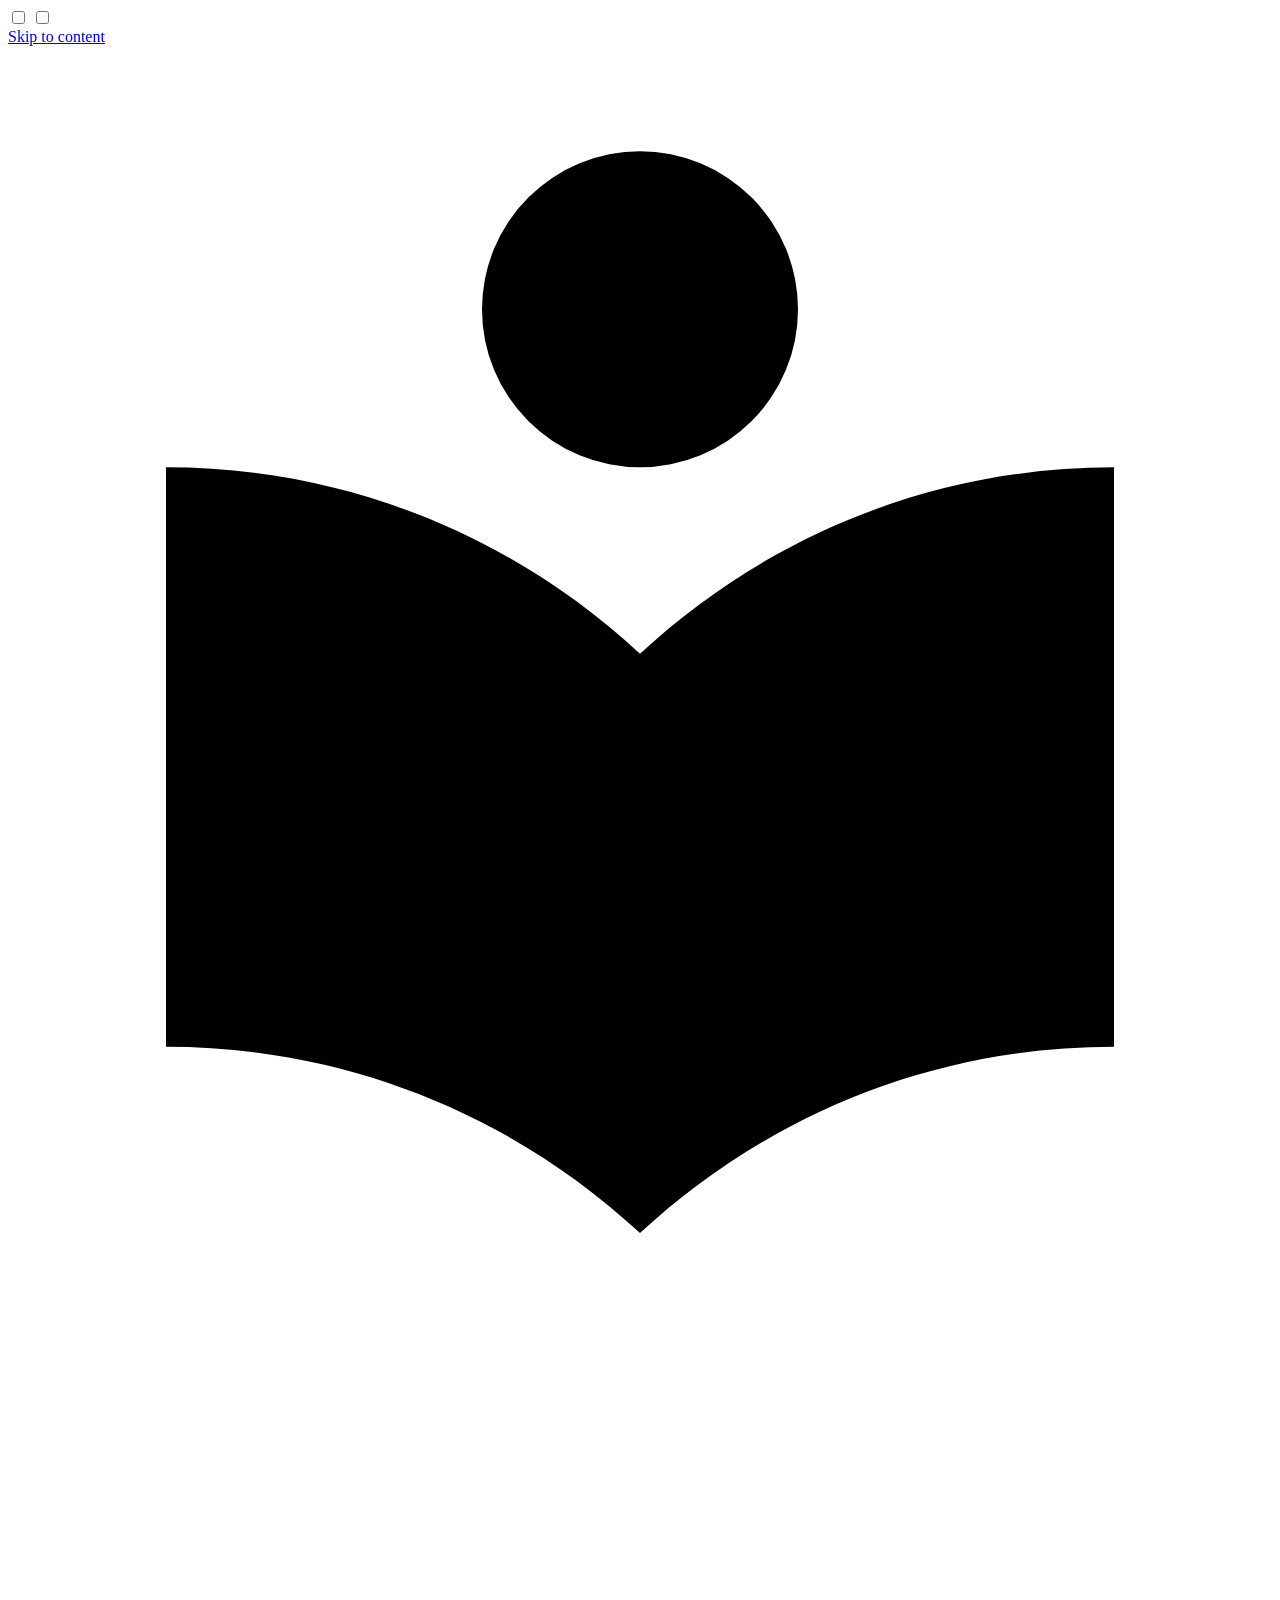
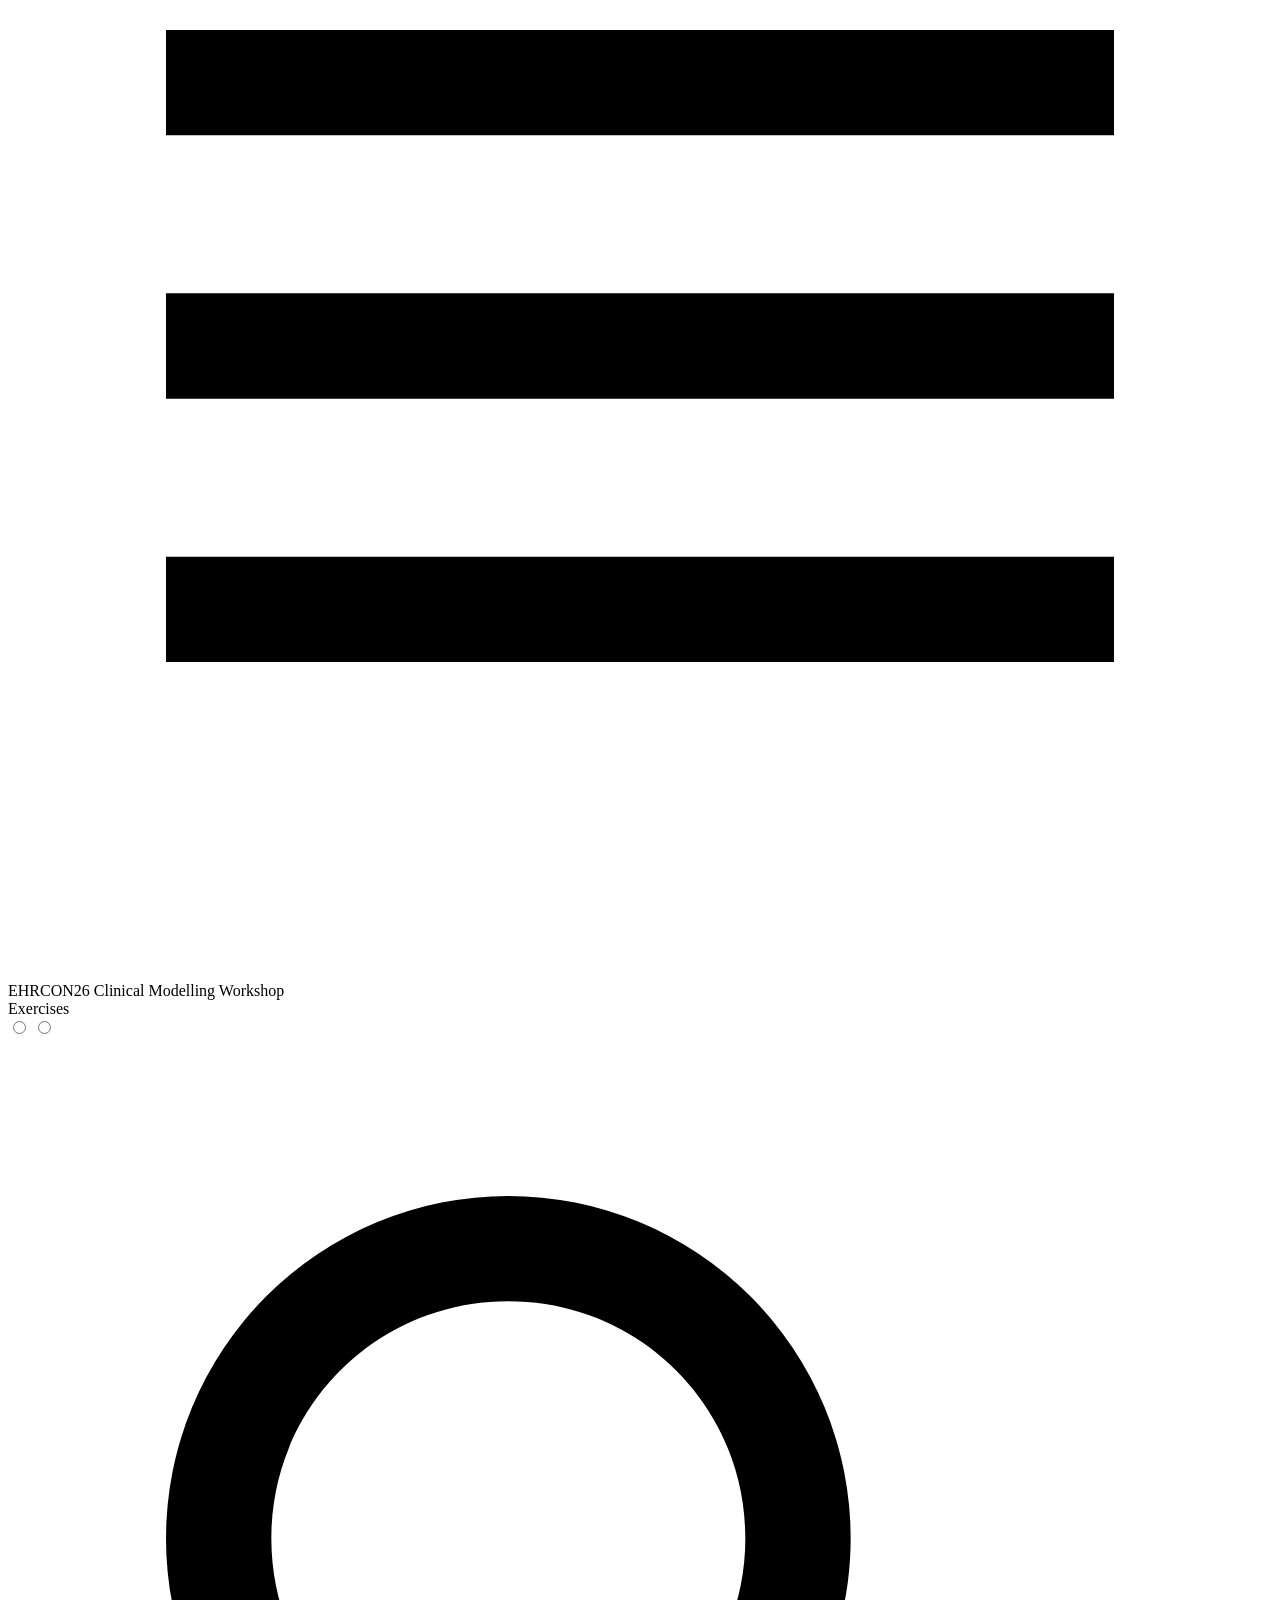
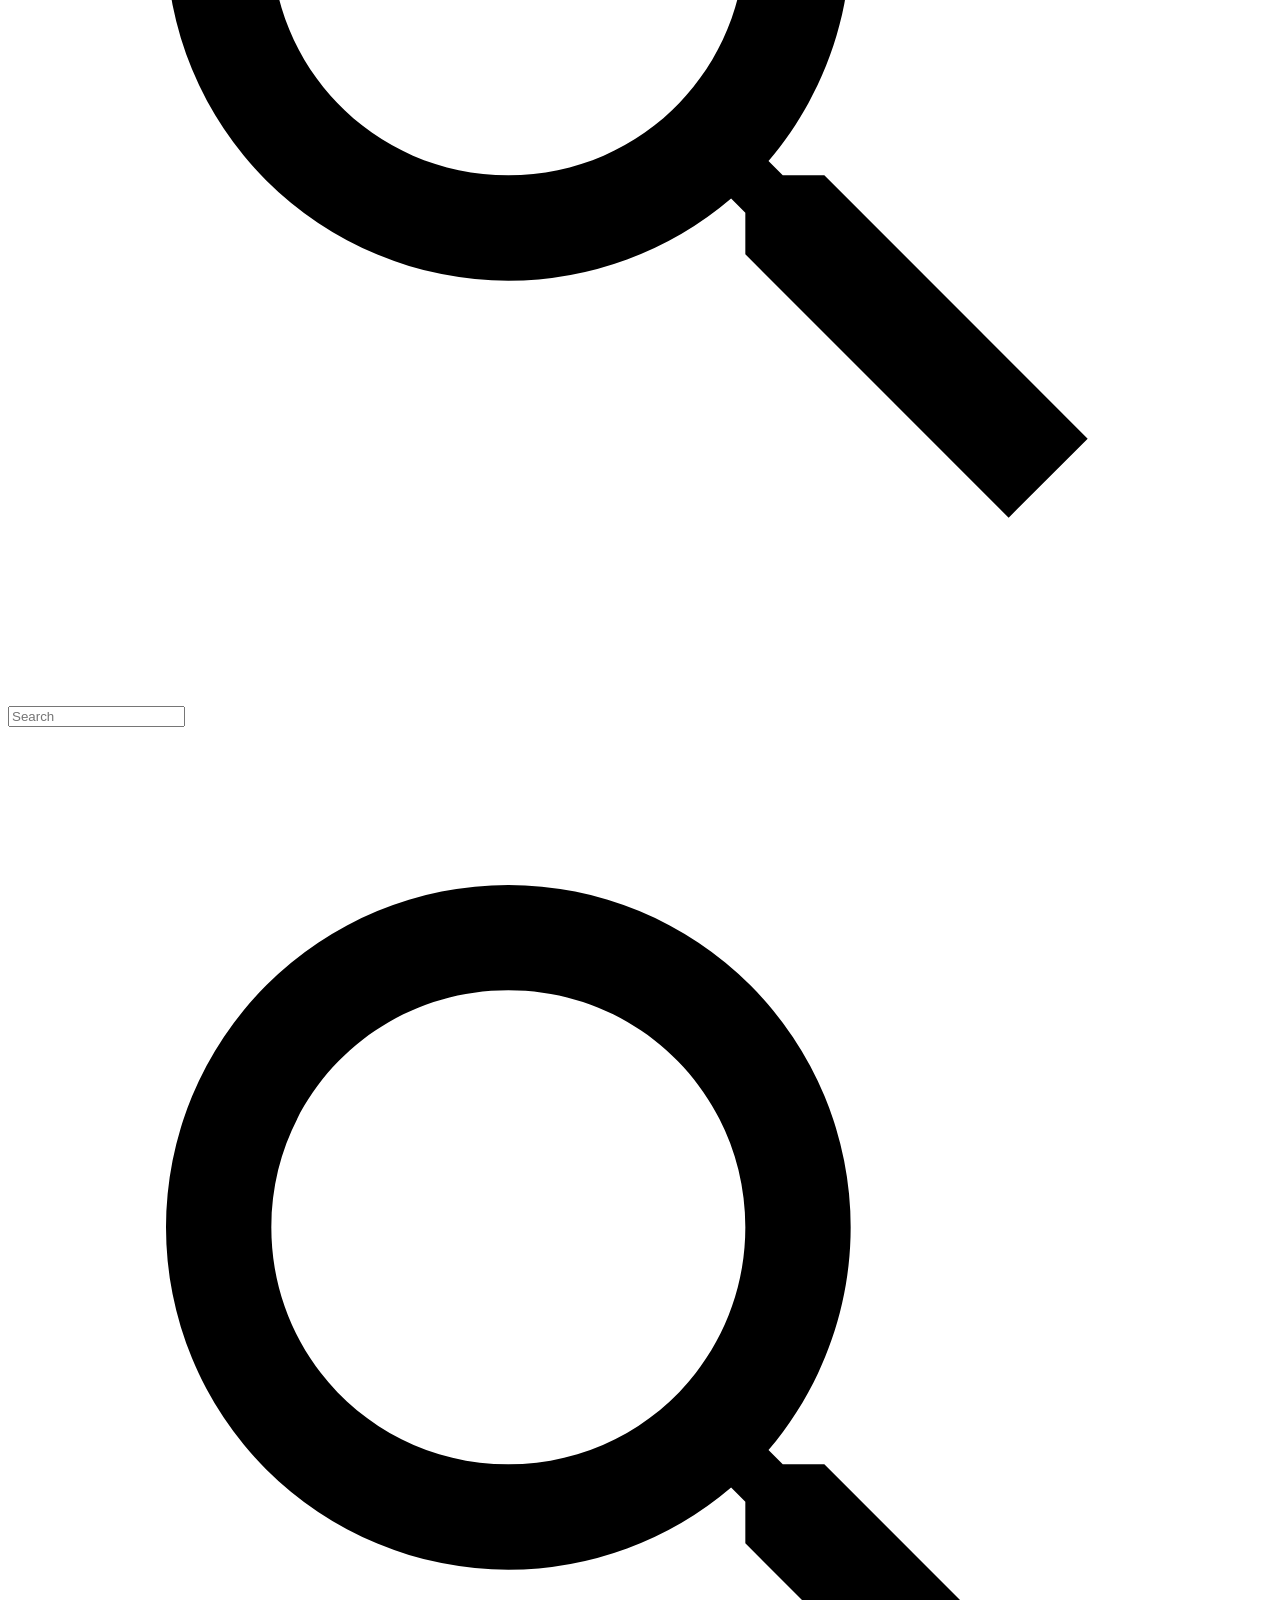
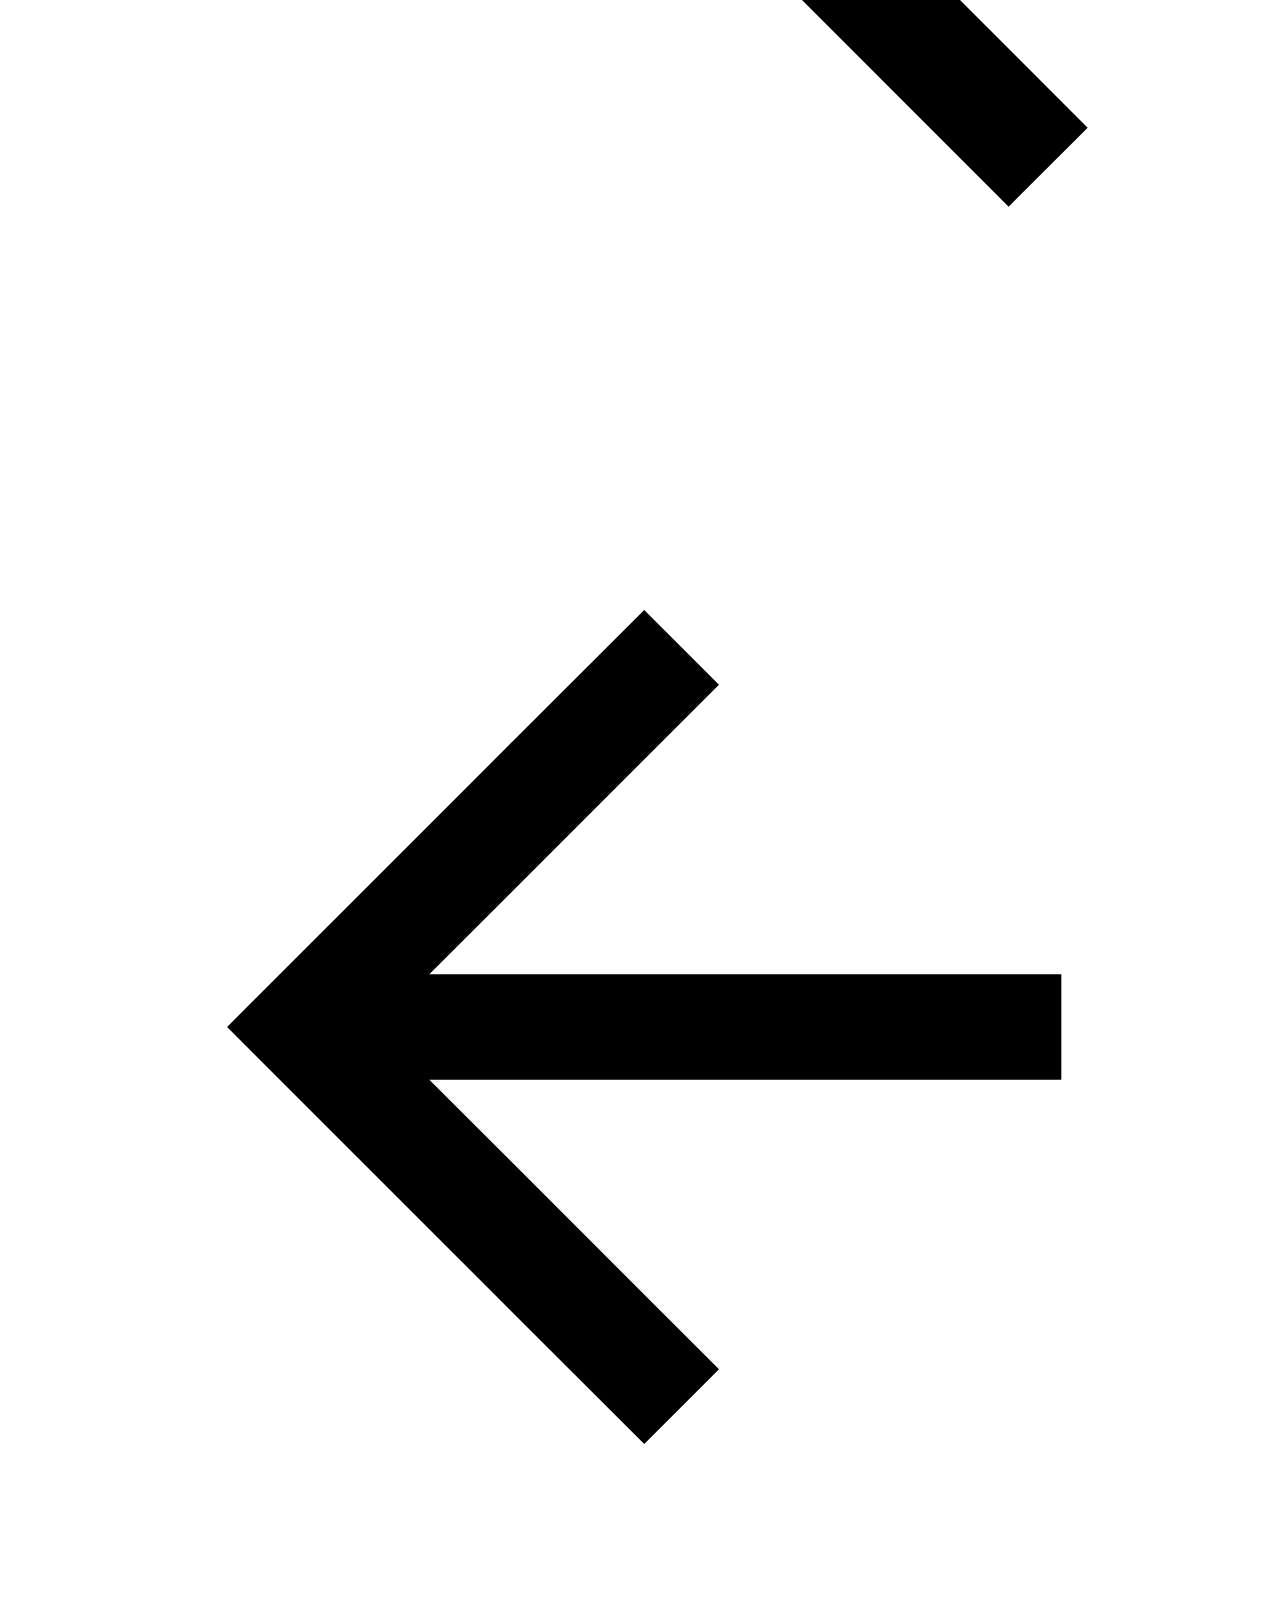
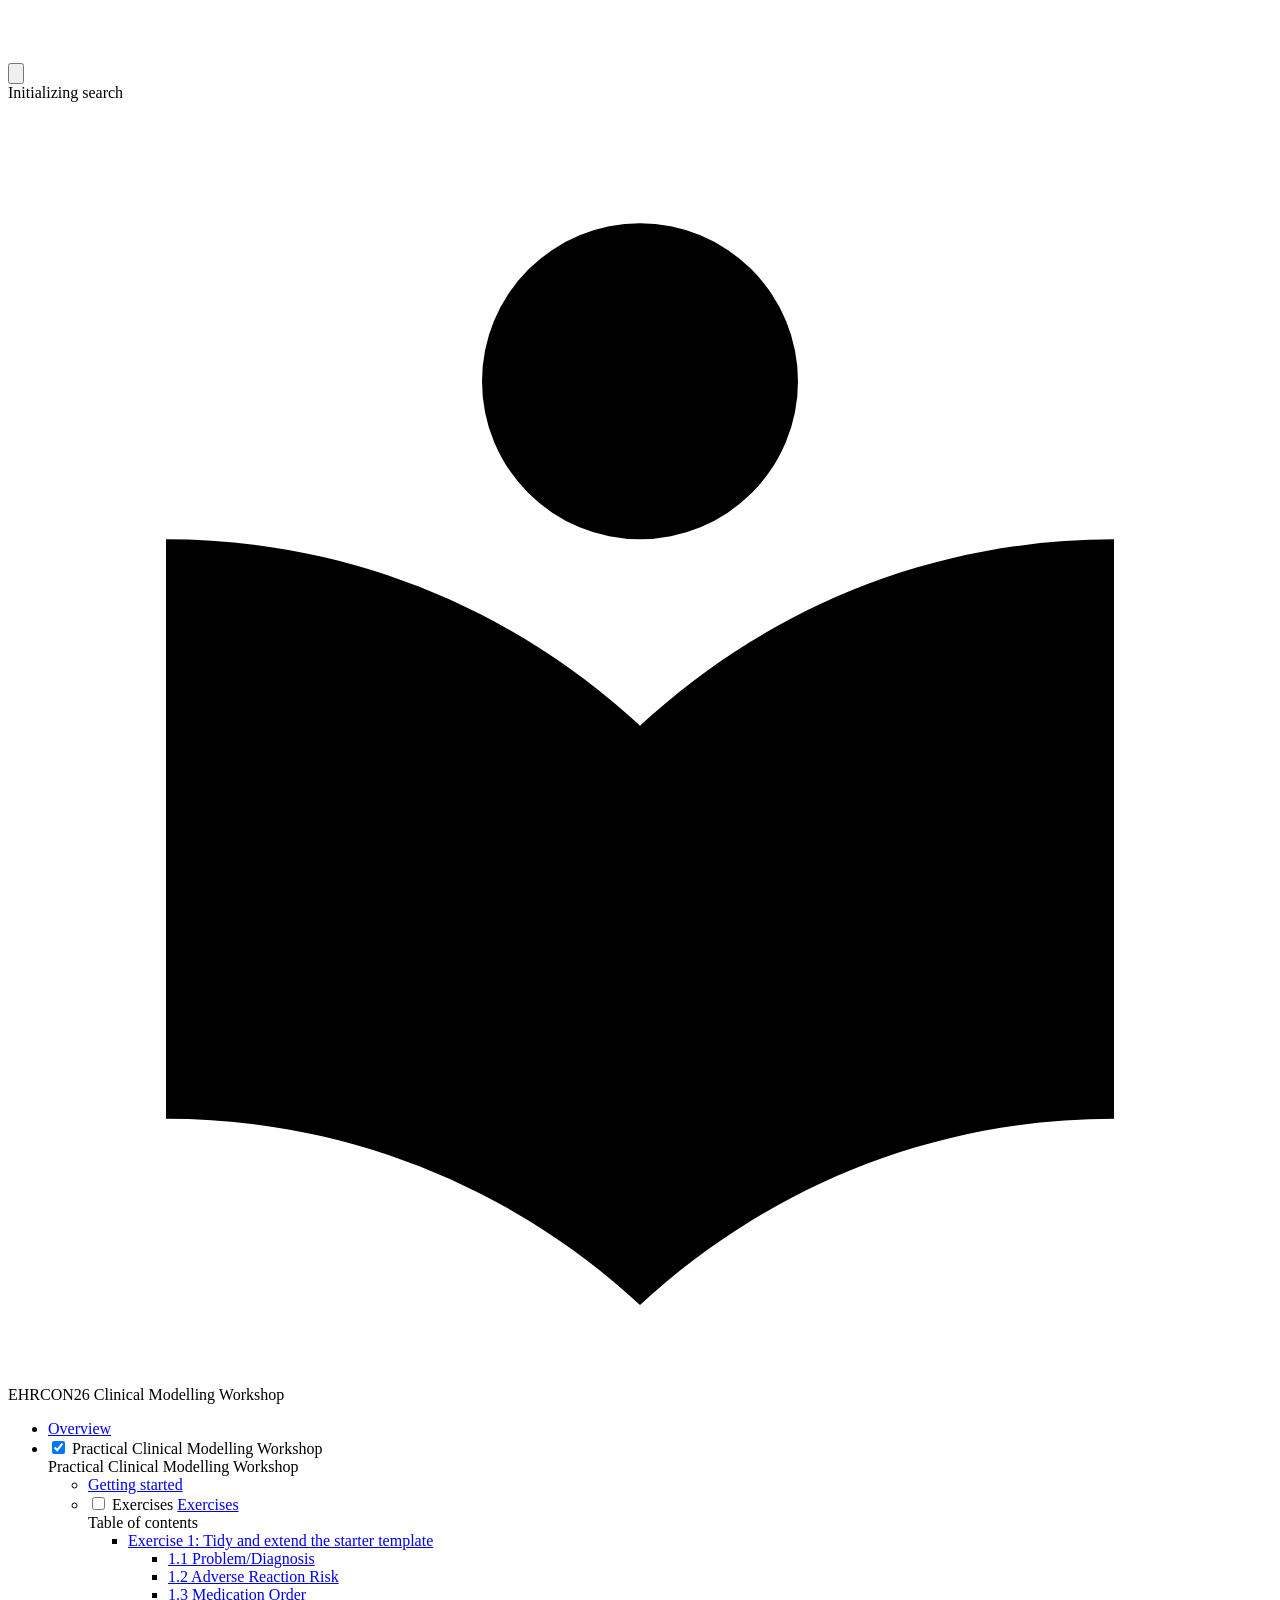
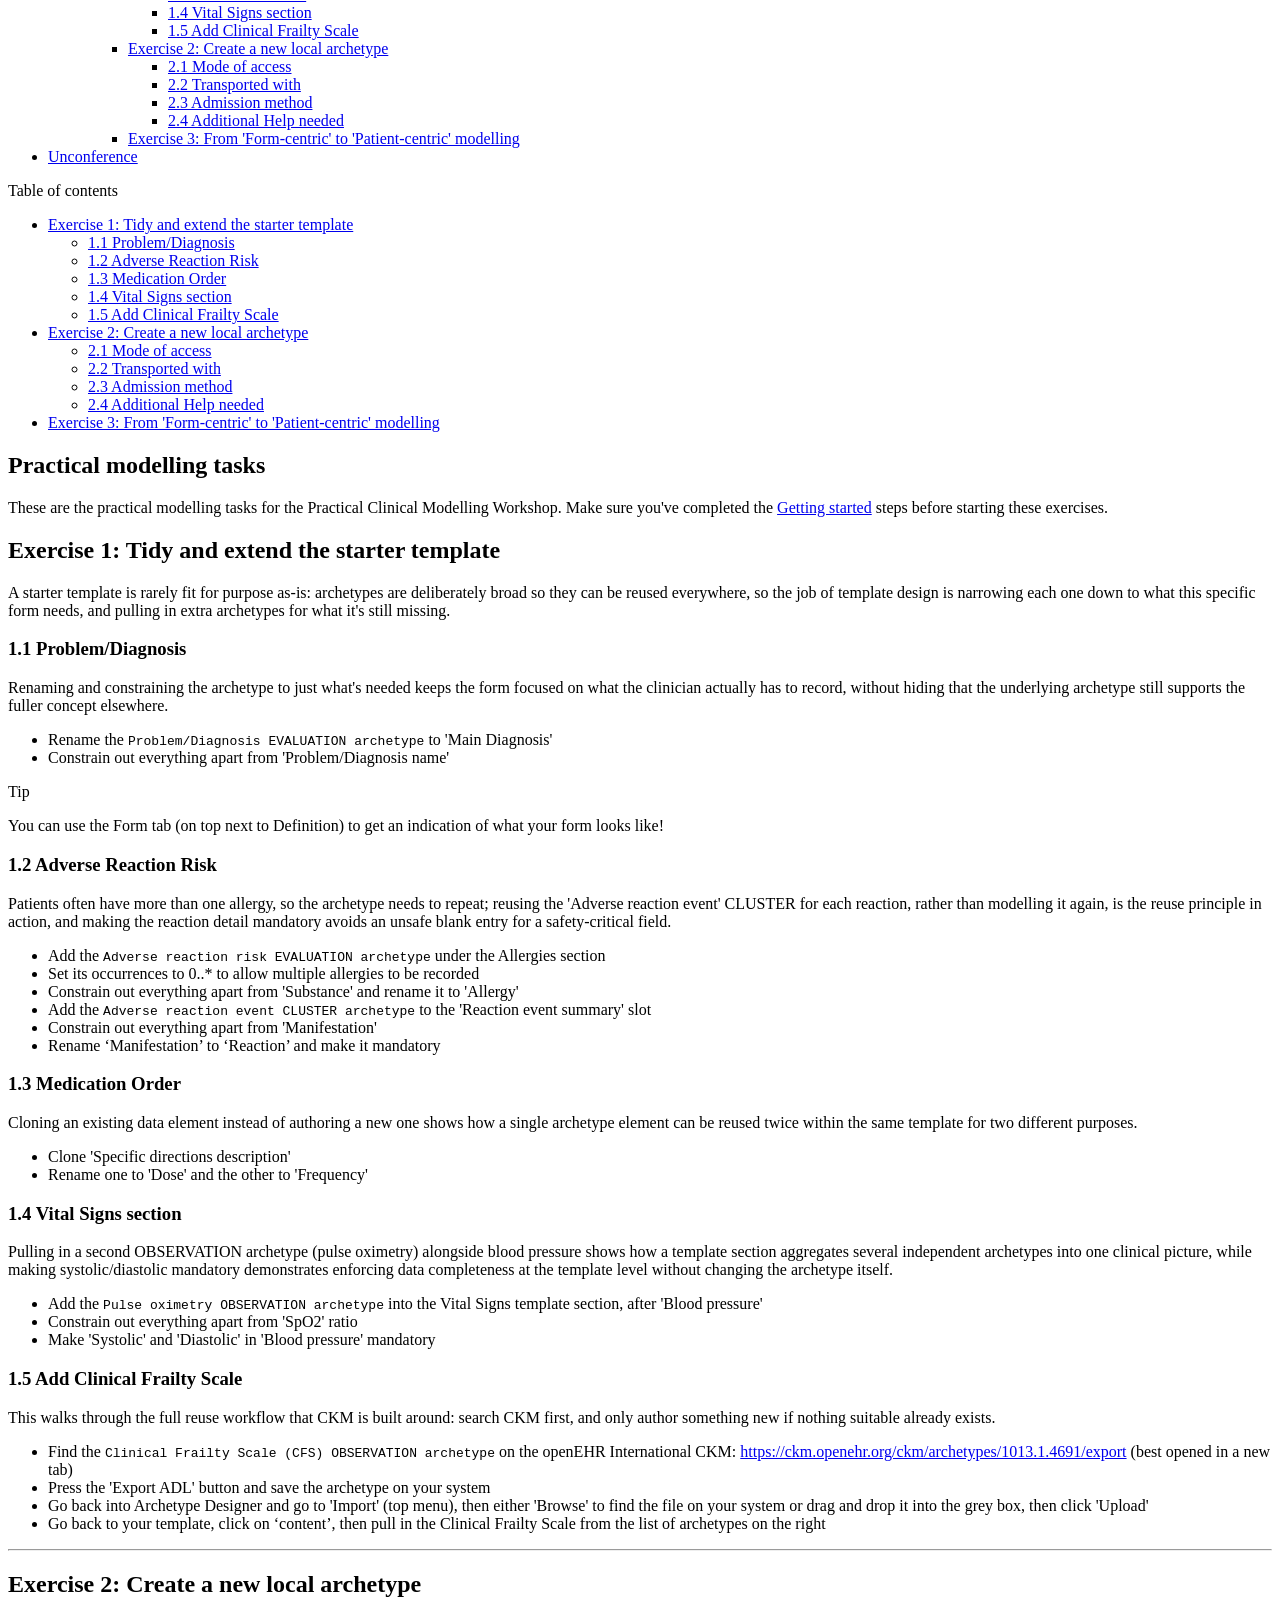
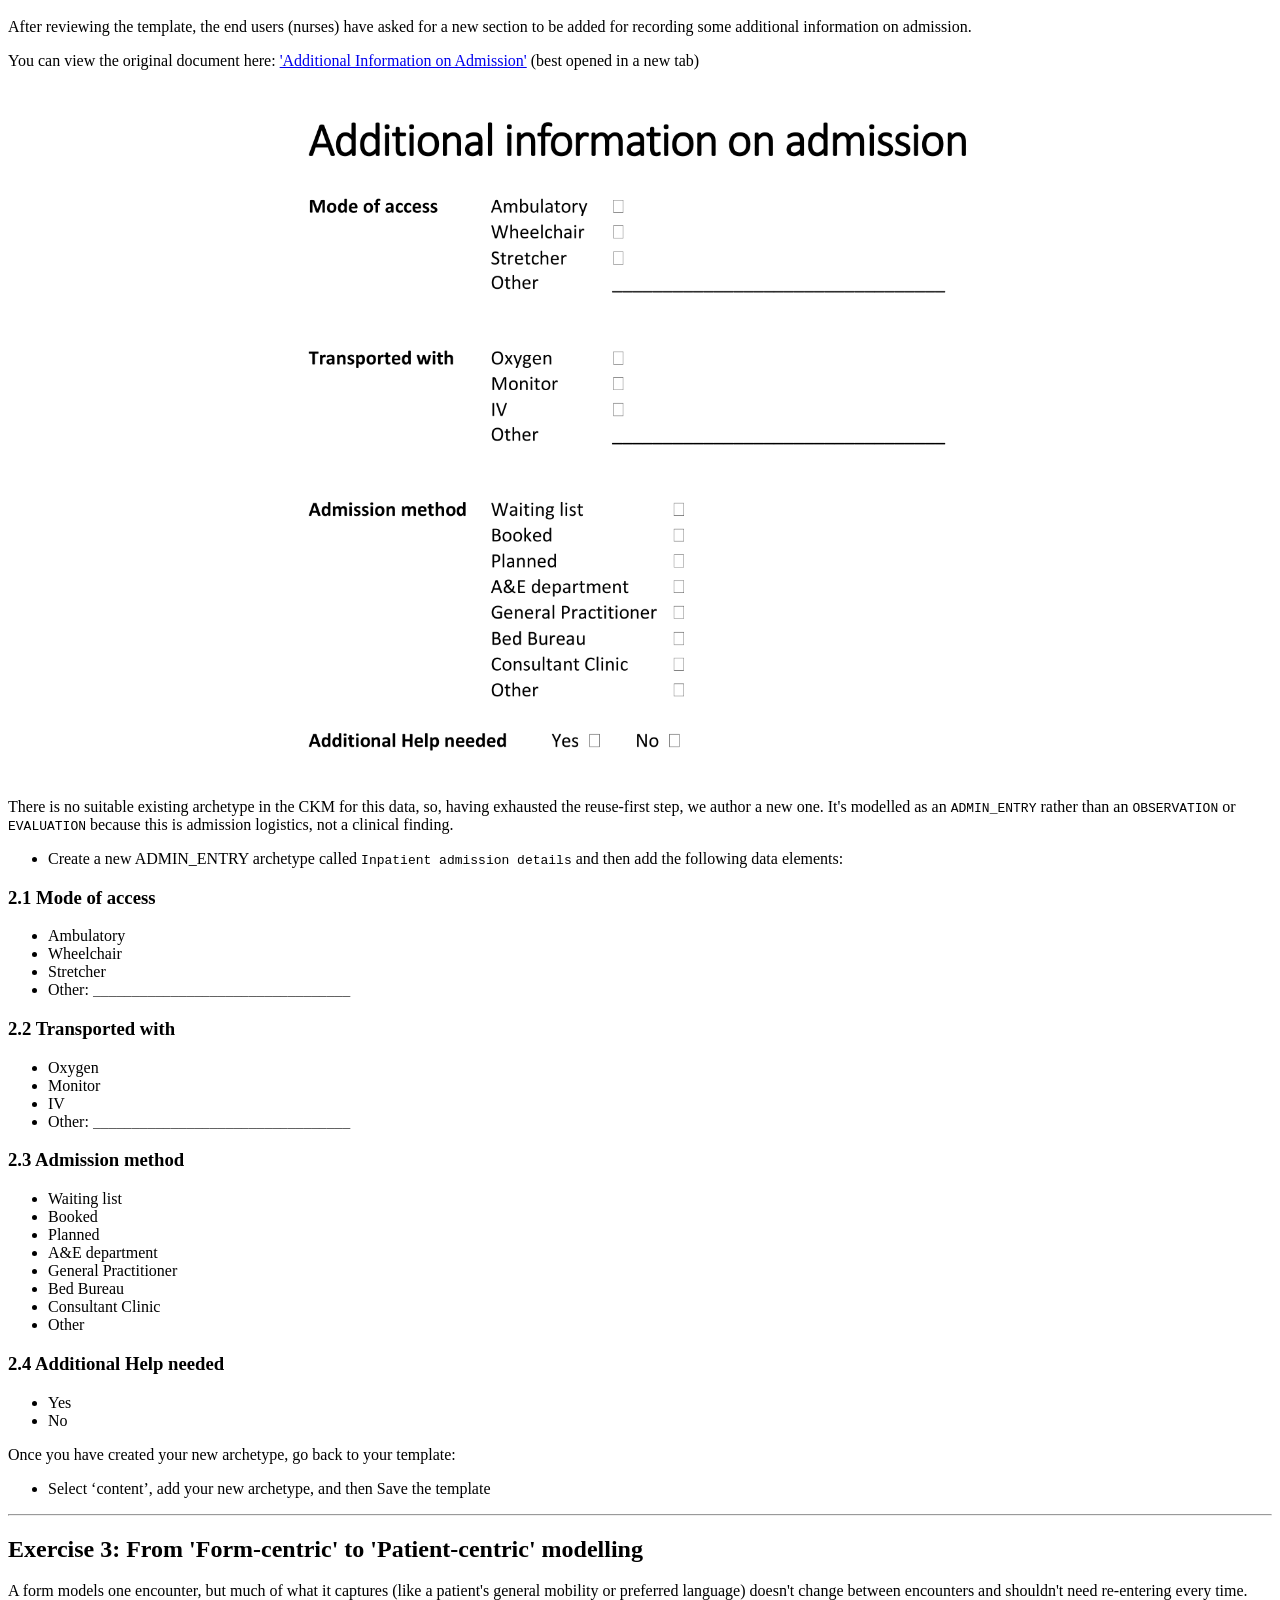
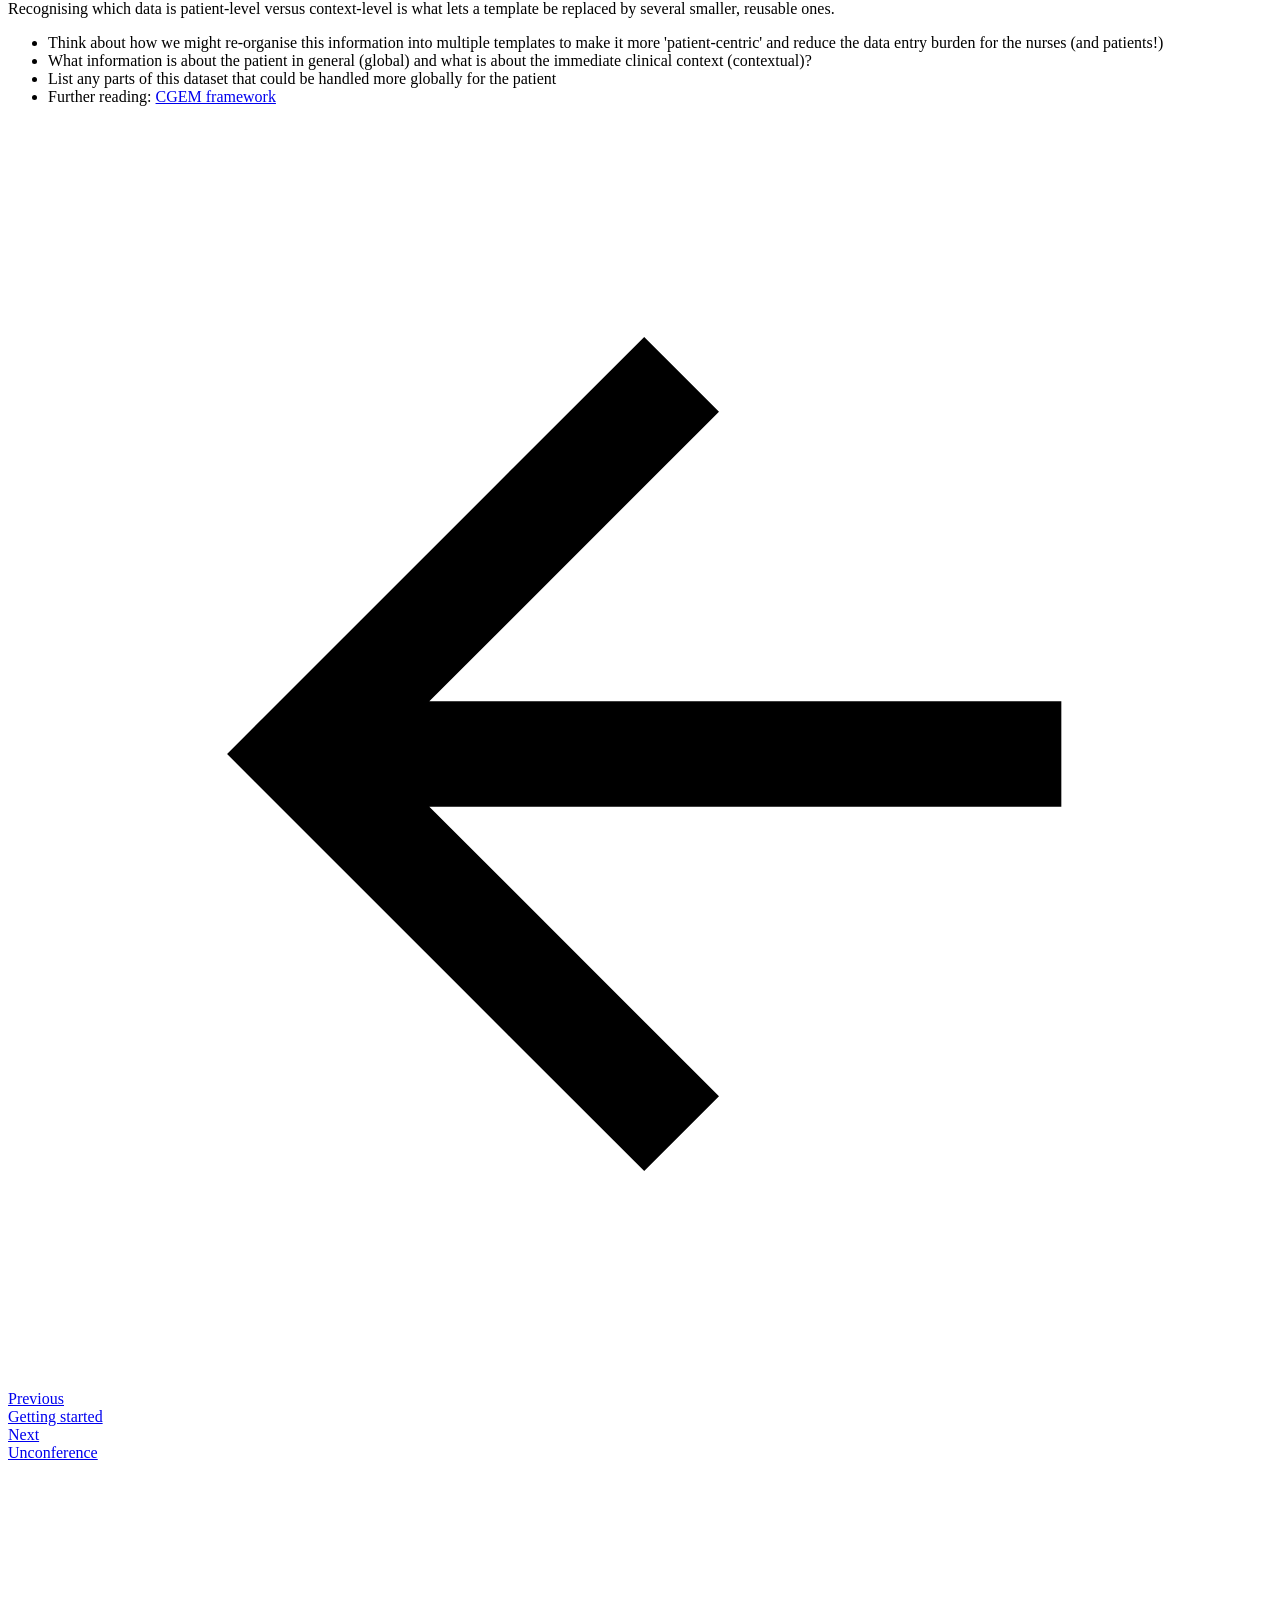
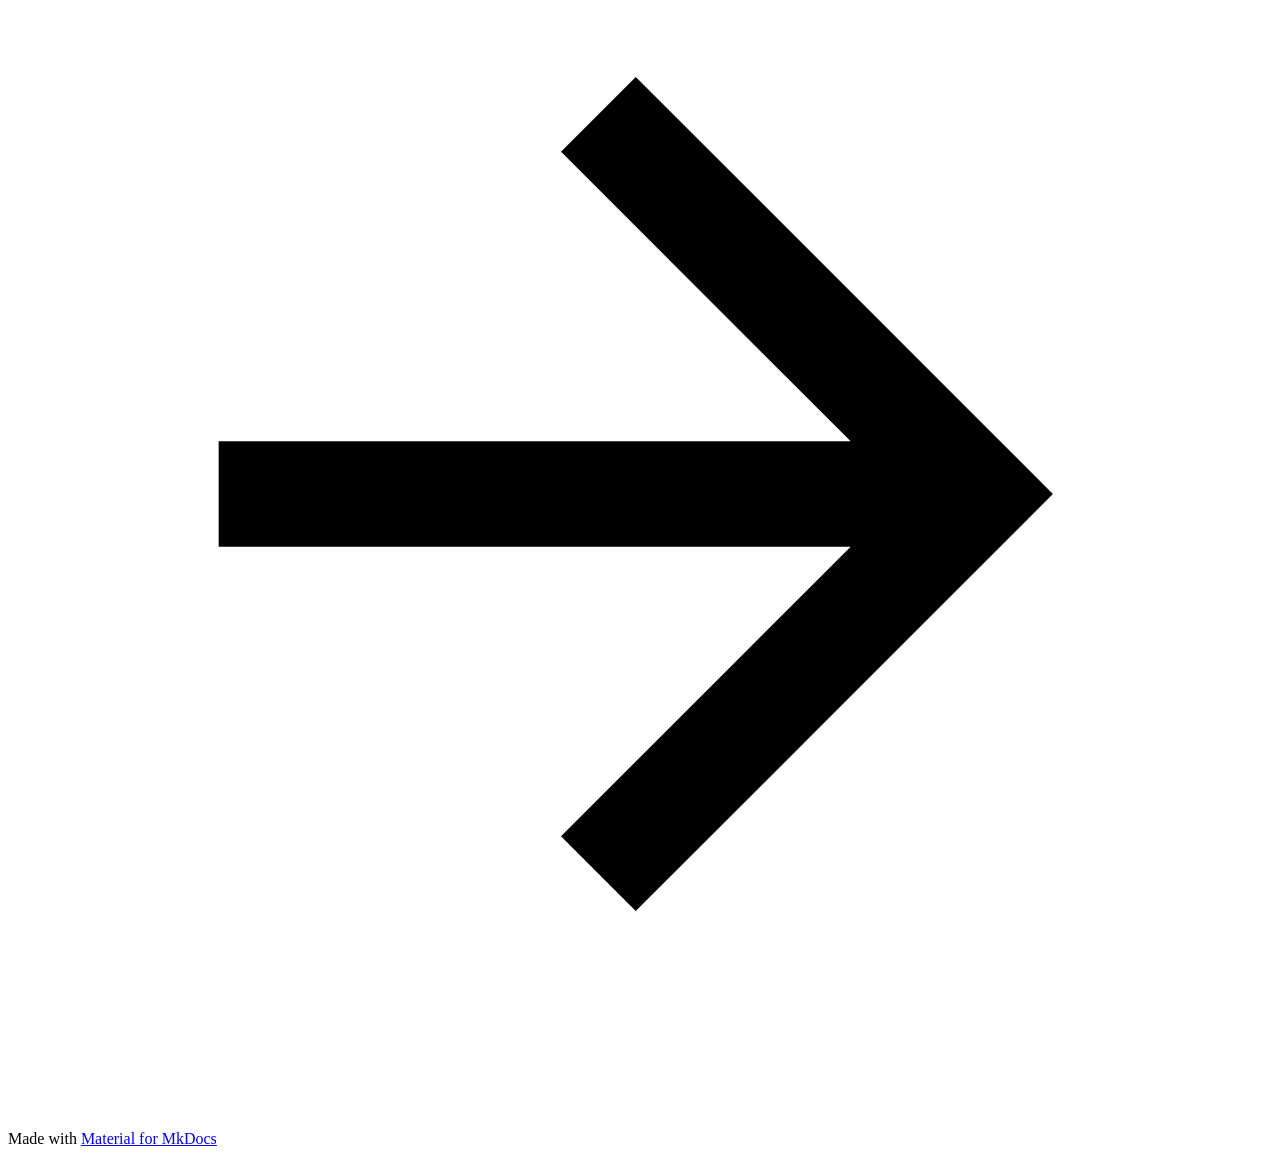
==== commit 2511c0d7: "Deployed c551680 with MkDocs version: 1.6.1" ====
--- a/exercises/index.html
+++ b/exercises/index.html
@@ -14,8 +14,12 @@
       
         <link rel="next" href="../unconference/">
       
+      
+        
+      
+      
       <link rel="icon" href="../assets/images/favicon.png">
-      <meta name="generator" content="mkdocs-1.4.2, mkdocs-material-9.1.5">
+      <meta name="generator" content="mkdocs-1.6.1, mkdocs-material-9.7.7">
     
     
       
@@ -23,14 +27,17 @@
       
     
     
-      <link rel="stylesheet" href="../assets/stylesheets/main.7a7fce14.min.css">
-      
-        
-        <link rel="stylesheet" href="../assets/stylesheets/palette.a0c5b2b5.min.css">
-      
-      
-
-    
+      <link rel="stylesheet" href="../assets/stylesheets/main.ec1eaa64.min.css">
+      
+        
+        <link rel="stylesheet" href="../assets/stylesheets/palette.ab4e12ef.min.css">
+      
+      
+
+
+    
+    
+      
     
     
       
@@ -44,11 +51,10 @@
     
       <link rel="stylesheet" href="../stylesheets/extra.css">
     
-    <script>__md_scope=new URL("..",location),__md_hash=e=>[...e].reduce((e,_)=>(e<<5)-e+_.charCodeAt(0),0),__md_get=(e,_=localStorage,t=__md_scope)=>JSON.parse(_.getItem(t.pathname+"."+e)),__md_set=(e,_,t=localStorage,a=__md_scope)=>{try{t.setItem(a.pathname+"."+e,JSON.stringify(_))}catch(e){}}</script>
-    
-      
-
-    
+    <script>__md_scope=new URL("..",location),__md_hash=e=>[...e].reduce(((e,_)=>(e<<5)-e+_.charCodeAt(0)),0),__md_get=(e,_=localStorage,t=__md_scope)=>JSON.parse(_.getItem(t.pathname+"."+e)),__md_set=(e,_,t=localStorage,a=__md_scope)=>{try{t.setItem(a.pathname+"."+e,JSON.stringify(_))}catch(e){}}</script>
+    
+      
+
     
     
   </head>
@@ -61,11 +67,8 @@
     
     
     
-    <body dir="ltr" data-md-color-scheme="default" data-md-color-primary="lightblue" data-md-color-accent="">
-  
-    
-    
-      <script>var palette=__md_get("__palette");if(palette&&"object"==typeof palette.color)for(var key of Object.keys(palette.color))document.body.setAttribute("data-md-color-"+key,palette.color[key])</script>
+    <body dir="ltr" data-md-color-scheme="default" data-md-color-primary="lightblue" data-md-color-accent="indigo">
+  
     
     <input class="md-toggle" data-md-toggle="drawer" type="checkbox" id="__drawer" autocomplete="off">
     <input class="md-toggle" data-md-toggle="search" type="checkbox" id="__search" autocomplete="off">
@@ -92,11 +95,12 @@
     <a href=".." title="EHRCON26 Clinical Modelling Workshop" class="md-header__button md-logo" aria-label="EHRCON26 Clinical Modelling Workshop" data-md-component="logo">
       
   
-  <svg xmlns="http://www.w3.org/2000/svg" viewBox="0 0 24 24"><path d="M12 8a3 3 0 0 0 3-3 3 3 0 0 0-3-3 3 3 0 0 0-3 3 3 3 0 0 0 3 3m0 3.54C9.64 9.35 6.5 8 3 8v11c3.5 0 6.64 1.35 9 3.54 2.36-2.19 5.5-3.54 9-3.54V8c-3.5 0-6.64 1.35-9 3.54Z"/></svg>
+  <svg xmlns="http://www.w3.org/2000/svg" viewBox="0 0 24 24"><path d="M12 8a3 3 0 0 0 3-3 3 3 0 0 0-3-3 3 3 0 0 0-3 3 3 3 0 0 0 3 3m0 3.54C9.64 9.35 6.5 8 3 8v11c3.5 0 6.64 1.35 9 3.54 2.36-2.19 5.5-3.54 9-3.54V8c-3.5 0-6.64 1.35-9 3.54"/></svg>
 
     </a>
     <label class="md-header__button md-icon" for="__drawer">
-      <svg xmlns="http://www.w3.org/2000/svg" viewBox="0 0 24 24"><path d="M3 6h18v2H3V6m0 5h18v2H3v-2m0 5h18v2H3v-2Z"/></svg>
+      
+      <svg xmlns="http://www.w3.org/2000/svg" viewBox="0 0 24 24"><path d="M3 6h18v2H3zm0 5h18v2H3zm0 5h18v2H3z"/></svg>
     </label>
     <div class="md-header__title" data-md-component="header-title">
       <div class="md-header__ellipsis">
@@ -115,50 +119,65 @@
       </div>
     </div>
     
-      <form class="md-header__option" data-md-component="palette">
-        
-          
-          <input class="md-option" data-md-color-media="(prefers-color-scheme: light)" data-md-color-scheme="default" data-md-color-primary="lightblue" data-md-color-accent=""  aria-label="Switch to dark mode"  type="radio" name="__palette" id="__palette_1">
-          
-            <label class="md-header__button md-icon" title="Switch to dark mode" for="__palette_2" hidden>
-              <svg xmlns="http://www.w3.org/2000/svg" viewBox="0 0 24 24"><path d="M12 8a4 4 0 0 0-4 4 4 4 0 0 0 4 4 4 4 0 0 0 4-4 4 4 0 0 0-4-4m0 10a6 6 0 0 1-6-6 6 6 0 0 1 6-6 6 6 0 0 1 6 6 6 6 0 0 1-6 6m8-9.31V4h-4.69L12 .69 8.69 4H4v4.69L.69 12 4 15.31V20h4.69L12 23.31 15.31 20H20v-4.69L23.31 12 20 8.69Z"/></svg>
-            </label>
-          
-        
-          
-          <input class="md-option" data-md-color-media="(prefers-color-scheme: dark)" data-md-color-scheme="slate" data-md-color-primary="lightblue" data-md-color-accent=""  aria-label="Switch to light mode"  type="radio" name="__palette" id="__palette_2">
-          
-            <label class="md-header__button md-icon" title="Switch to light mode" for="__palette_1" hidden>
-              <svg xmlns="http://www.w3.org/2000/svg" viewBox="0 0 24 24"><path d="M12 18c-.89 0-1.74-.2-2.5-.55C11.56 16.5 13 14.42 13 12c0-2.42-1.44-4.5-3.5-5.45C10.26 6.2 11.11 6 12 6a6 6 0 0 1 6 6 6 6 0 0 1-6 6m8-9.31V4h-4.69L12 .69 8.69 4H4v4.69L.69 12 4 15.31V20h4.69L12 23.31 15.31 20H20v-4.69L23.31 12 20 8.69Z"/></svg>
-            </label>
-          
-        
-      </form>
-    
-    
-    
-      <label class="md-header__button md-icon" for="__search">
-        <svg xmlns="http://www.w3.org/2000/svg" viewBox="0 0 24 24"><path d="M9.5 3A6.5 6.5 0 0 1 16 9.5c0 1.61-.59 3.09-1.56 4.23l.27.27h.79l5 5-1.5 1.5-5-5v-.79l-.27-.27A6.516 6.516 0 0 1 9.5 16 6.5 6.5 0 0 1 3 9.5 6.5 6.5 0 0 1 9.5 3m0 2C7 5 5 7 5 9.5S7 14 9.5 14 14 12 14 9.5 12 5 9.5 5Z"/></svg>
+      
+        <form class="md-header__option" data-md-component="palette">
+  
+    
+    
+    
+    <input class="md-option" data-md-color-media="(prefers-color-scheme: light)" data-md-color-scheme="default" data-md-color-primary="lightblue" data-md-color-accent="indigo"  aria-label="Switch to dark mode"  type="radio" name="__palette" id="__palette_0">
+    
+      <label class="md-header__button md-icon" title="Switch to dark mode" for="__palette_1" hidden>
+        <svg xmlns="http://www.w3.org/2000/svg" viewBox="0 0 24 24"><path d="M12 8a4 4 0 0 0-4 4 4 4 0 0 0 4 4 4 4 0 0 0 4-4 4 4 0 0 0-4-4m0 10a6 6 0 0 1-6-6 6 6 0 0 1 6-6 6 6 0 0 1 6 6 6 6 0 0 1-6 6m8-9.31V4h-4.69L12 .69 8.69 4H4v4.69L.69 12 4 15.31V20h4.69L12 23.31 15.31 20H20v-4.69L23.31 12z"/></svg>
       </label>
-      <div class="md-search" data-md-component="search" role="dialog">
+    
+  
+    
+    
+    
+    <input class="md-option" data-md-color-media="(prefers-color-scheme: dark)" data-md-color-scheme="slate" data-md-color-primary="lightblue" data-md-color-accent="indigo"  aria-label="Switch to light mode"  type="radio" name="__palette" id="__palette_1">
+    
+      <label class="md-header__button md-icon" title="Switch to light mode" for="__palette_0" hidden>
+        <svg xmlns="http://www.w3.org/2000/svg" viewBox="0 0 24 24"><path d="M12 18c-.89 0-1.74-.2-2.5-.55C11.56 16.5 13 14.42 13 12s-1.44-4.5-3.5-5.45C10.26 6.2 11.11 6 12 6a6 6 0 0 1 6 6 6 6 0 0 1-6 6m8-9.31V4h-4.69L12 .69 8.69 4H4v4.69L.69 12 4 15.31V20h4.69L12 23.31 15.31 20H20v-4.69L23.31 12z"/></svg>
+      </label>
+    
+  
+</form>
+      
+    
+    
+      <script>var palette=__md_get("__palette");if(palette&&palette.color){if("(prefers-color-scheme)"===palette.color.media){var media=matchMedia("(prefers-color-scheme: light)"),input=document.querySelector(media.matches?"[data-md-color-media='(prefers-color-scheme: light)']":"[data-md-color-media='(prefers-color-scheme: dark)']");palette.color.media=input.getAttribute("data-md-color-media"),palette.color.scheme=input.getAttribute("data-md-color-scheme"),palette.color.primary=input.getAttribute("data-md-color-primary"),palette.color.accent=input.getAttribute("data-md-color-accent")}for(var[key,value]of Object.entries(palette.color))document.body.setAttribute("data-md-color-"+key,value)}</script>
+    
+    
+    
+      
+      
+        <label class="md-header__button md-icon" for="__search">
+          
+          <svg xmlns="http://www.w3.org/2000/svg" viewBox="0 0 24 24"><path d="M9.5 3A6.5 6.5 0 0 1 16 9.5c0 1.61-.59 3.09-1.56 4.23l.27.27h.79l5 5-1.5 1.5-5-5v-.79l-.27-.27A6.52 6.52 0 0 1 9.5 16 6.5 6.5 0 0 1 3 9.5 6.5 6.5 0 0 1 9.5 3m0 2C7 5 5 7 5 9.5S7 14 9.5 14 14 12 14 9.5 12 5 9.5 5"/></svg>
+        </label>
+        <div class="md-search" data-md-component="search" role="dialog">
   <label class="md-search__overlay" for="__search"></label>
   <div class="md-search__inner" role="search">
     <form class="md-search__form" name="search">
       <input type="text" class="md-search__input" name="query" aria-label="Search" placeholder="Search" autocapitalize="off" autocorrect="off" autocomplete="off" spellcheck="false" data-md-component="search-query" required>
       <label class="md-search__icon md-icon" for="__search">
-        <svg xmlns="http://www.w3.org/2000/svg" viewBox="0 0 24 24"><path d="M9.5 3A6.5 6.5 0 0 1 16 9.5c0 1.61-.59 3.09-1.56 4.23l.27.27h.79l5 5-1.5 1.5-5-5v-.79l-.27-.27A6.516 6.516 0 0 1 9.5 16 6.5 6.5 0 0 1 3 9.5 6.5 6.5 0 0 1 9.5 3m0 2C7 5 5 7 5 9.5S7 14 9.5 14 14 12 14 9.5 12 5 9.5 5Z"/></svg>
-        <svg xmlns="http://www.w3.org/2000/svg" viewBox="0 0 24 24"><path d="M20 11v2H8l5.5 5.5-1.42 1.42L4.16 12l7.92-7.92L13.5 5.5 8 11h12Z"/></svg>
+        
+        <svg xmlns="http://www.w3.org/2000/svg" viewBox="0 0 24 24"><path d="M9.5 3A6.5 6.5 0 0 1 16 9.5c0 1.61-.59 3.09-1.56 4.23l.27.27h.79l5 5-1.5 1.5-5-5v-.79l-.27-.27A6.52 6.52 0 0 1 9.5 16 6.5 6.5 0 0 1 3 9.5 6.5 6.5 0 0 1 9.5 3m0 2C7 5 5 7 5 9.5S7 14 9.5 14 14 12 14 9.5 12 5 9.5 5"/></svg>
+        
+        <svg xmlns="http://www.w3.org/2000/svg" viewBox="0 0 24 24"><path d="M20 11v2H8l5.5 5.5-1.42 1.42L4.16 12l7.92-7.92L13.5 5.5 8 11z"/></svg>
       </label>
       <nav class="md-search__options" aria-label="Search">
         
         <button type="reset" class="md-search__icon md-icon" title="Clear" aria-label="Clear" tabindex="-1">
-          <svg xmlns="http://www.w3.org/2000/svg" viewBox="0 0 24 24"><path d="M19 6.41 17.59 5 12 10.59 6.41 5 5 6.41 10.59 12 5 17.59 6.41 19 12 13.41 17.59 19 19 17.59 13.41 12 19 6.41Z"/></svg>
+          
+          <svg xmlns="http://www.w3.org/2000/svg" viewBox="0 0 24 24"><path d="M19 6.41 17.59 5 12 10.59 6.41 5 5 6.41 10.59 12 5 17.59 6.41 19 12 13.41 17.59 19 19 17.59 13.41 12z"/></svg>
         </button>
       </nav>
       
     </form>
     <div class="md-search__output">
-      <div class="md-search__scrollwrap" data-md-scrollfix>
+      <div class="md-search__scrollwrap" tabindex="0" data-md-scrollfix>
         <div class="md-search-result" data-md-component="search-result">
           <div class="md-search-result__meta">
             Initializing search
@@ -169,6 +188,7 @@
     </div>
   </div>
 </div>
+      
     
     
   </nav>
@@ -193,12 +213,13 @@
                     
 
 
+
 <nav class="md-nav md-nav--primary" aria-label="Navigation" data-md-level="0">
   <label class="md-nav__title" for="__drawer">
     <a href=".." title="EHRCON26 Clinical Modelling Workshop" class="md-nav__button md-logo" aria-label="EHRCON26 Clinical Modelling Workshop" data-md-component="logo">
       
   
-  <svg xmlns="http://www.w3.org/2000/svg" viewBox="0 0 24 24"><path d="M12 8a3 3 0 0 0 3-3 3 3 0 0 0-3-3 3 3 0 0 0-3 3 3 3 0 0 0 3 3m0 3.54C9.64 9.35 6.5 8 3 8v11c3.5 0 6.64 1.35 9 3.54 2.36-2.19 5.5-3.54 9-3.54V8c-3.5 0-6.64 1.35-9 3.54Z"/></svg>
+  <svg xmlns="http://www.w3.org/2000/svg" viewBox="0 0 24 24"><path d="M12 8a3 3 0 0 0 3-3 3 3 0 0 0-3-3 3 3 0 0 0-3 3 3 3 0 0 0 3 3m0 3.54C9.64 9.35 6.5 8 3 8v11c3.5 0 6.64 1.35 9 3.54 2.36-2.19 5.5-3.54 9-3.54V8c-3.5 0-6.64 1.35-9 3.54"/></svg>
 
     </a>
     EHRCON26 Clinical Modelling Workshop
@@ -208,14 +229,26 @@
     
       
       
-      
-
+  
   
   
   
     <li class="md-nav__item">
       <a href=".." class="md-nav__link">
-        Overview
+        
+  
+  
+  <span class="md-ellipsis">
+    
+  
+    Overview
+  
+
+    
+  </span>
+  
+  
+
       </a>
     </li>
   
@@ -223,71 +256,130 @@
     
       
       
-      
-
-  
-  
-    
-  
-  
+  
+  
+    
+  
+  
+  
+    
+    
+    
+    
     
     <li class="md-nav__item md-nav__item--active md-nav__item--nested">
       
-      
-      
-      
-      <input class="md-nav__toggle md-toggle " type="checkbox" id="__nav_2" checked>
-      
-      
-      
-        <label class="md-nav__link" for="__nav_2" id="__nav_2_label" tabindex="0">
-          Practical Clinical Modelling Workshop
+        
+        
+        <input class="md-nav__toggle md-toggle " type="checkbox" id="__nav_2" checked>
+        
+          
+          <label class="md-nav__link" for="__nav_2" id="__nav_2_label" tabindex="0">
+            
+  
+  
+  <span class="md-ellipsis">
+    
+  
+    Practical Clinical Modelling Workshop
+  
+
+    
+  </span>
+  
+  
+
+            <span class="md-nav__icon md-icon"></span>
+          </label>
+        
+        <nav class="md-nav" data-md-level="1" aria-labelledby="__nav_2_label" aria-expanded="true">
+          <label class="md-nav__title" for="__nav_2">
+            <span class="md-nav__icon md-icon"></span>
+            
+  
+    Practical Clinical Modelling Workshop
+  
+
+          </label>
+          <ul class="md-nav__list" data-md-scrollfix>
+            
+              
+                
+  
+  
+  
+  
+    <li class="md-nav__item">
+      <a href="../getting-started/" class="md-nav__link">
+        
+  
+  
+  <span class="md-ellipsis">
+    
+  
+    Getting started
+  
+
+    
+  </span>
+  
+  
+
+      </a>
+    </li>
+  
+
+              
+            
+              
+                
+  
+  
+    
+  
+  
+  
+    <li class="md-nav__item md-nav__item--active">
+      
+      <input class="md-nav__toggle md-toggle" type="checkbox" id="__toc">
+      
+      
+        
+      
+      
+        <label class="md-nav__link md-nav__link--active" for="__toc">
+          
+  
+  
+  <span class="md-ellipsis">
+    
+  
+    Exercises
+  
+
+    
+  </span>
+  
+  
+
           <span class="md-nav__icon md-icon"></span>
         </label>
       
-      <nav class="md-nav" data-md-level="1" aria-labelledby="__nav_2_label" aria-expanded="true">
-        <label class="md-nav__title" for="__nav_2">
-          <span class="md-nav__icon md-icon"></span>
-          Practical Clinical Modelling Workshop
-        </label>
-        <ul class="md-nav__list" data-md-scrollfix>
-          
-            
-              
-  
-  
-  
-    <li class="md-nav__item">
-      <a href="../getting-started/" class="md-nav__link">
-        Getting started
-      </a>
-    </li>
-  
-
-            
-          
-            
-              
-  
-  
-    
-  
-  
-    <li class="md-nav__item md-nav__item--active">
-      
-      <input class="md-nav__toggle md-toggle" type="checkbox" id="__toc">
-      
-      
-        
-      
-      
-        <label class="md-nav__link md-nav__link--active" for="__toc">
-          Exercises
-          <span class="md-nav__icon md-icon"></span>
-        </label>
-      
       <a href="./" class="md-nav__link md-nav__link--active">
-        Exercises
+        
+  
+  
+  <span class="md-ellipsis">
+    
+  
+    Exercises
+  
+
+    
+  </span>
+  
+  
+
       </a>
       
         
@@ -307,7 +399,11 @@
       
         <li class="md-nav__item">
   <a href="#exercise-1-tidy-and-extend-the-starter-template" class="md-nav__link">
-    Exercise 1: Tidy and extend the starter template
+    <span class="md-ellipsis">
+      
+        Exercise 1: Tidy and extend the starter template
+      
+    </span>
   </a>
   
     <nav class="md-nav" aria-label="Exercise 1: Tidy and extend the starter template">
@@ -315,35 +411,55 @@
         
           <li class="md-nav__item">
   <a href="#11-problemdiagnosis" class="md-nav__link">
-    1.1 Problem/Diagnosis
+    <span class="md-ellipsis">
+      
+        1.1 Problem/Diagnosis
+      
+    </span>
   </a>
   
 </li>
         
           <li class="md-nav__item">
   <a href="#12-adverse-reaction-risk" class="md-nav__link">
-    1.2 Adverse Reaction Risk
+    <span class="md-ellipsis">
+      
+        1.2 Adverse Reaction Risk
+      
+    </span>
   </a>
   
 </li>
         
           <li class="md-nav__item">
   <a href="#13-medication-order" class="md-nav__link">
-    1.3 Medication Order
+    <span class="md-ellipsis">
+      
+        1.3 Medication Order
+      
+    </span>
   </a>
   
 </li>
         
           <li class="md-nav__item">
   <a href="#14-vital-signs-section" class="md-nav__link">
-    1.4 Vital Signs section
+    <span class="md-ellipsis">
+      
+        1.4 Vital Signs section
+      
+    </span>
   </a>
   
 </li>
         
           <li class="md-nav__item">
   <a href="#15-add-clinical-frailty-scale" class="md-nav__link">
-    1.5 Add Clinical Frailty Scale
+    <span class="md-ellipsis">
+      
+        1.5 Add Clinical Frailty Scale
+      
+    </span>
   </a>
   
 </li>
@@ -355,7 +471,11 @@
       
         <li class="md-nav__item">
   <a href="#exercise-2-create-a-new-local-archetype" class="md-nav__link">
-    Exercise 2: Create a new local archetype
+    <span class="md-ellipsis">
+      
+        Exercise 2: Create a new local archetype
+      
+    </span>
   </a>
   
     <nav class="md-nav" aria-label="Exercise 2: Create a new local archetype">
@@ -363,28 +483,44 @@
         
           <li class="md-nav__item">
   <a href="#21-mode-of-access" class="md-nav__link">
-    2.1 Mode of access
+    <span class="md-ellipsis">
+      
+        2.1 Mode of access
+      
+    </span>
   </a>
   
 </li>
         
           <li class="md-nav__item">
   <a href="#22-transported-with" class="md-nav__link">
-    2.2 Transported with
+    <span class="md-ellipsis">
+      
+        2.2 Transported with
+      
+    </span>
   </a>
   
 </li>
         
           <li class="md-nav__item">
   <a href="#23-admission-method" class="md-nav__link">
-    2.3 Admission method
+    <span class="md-ellipsis">
+      
+        2.3 Admission method
+      
+    </span>
   </a>
   
 </li>
         
           <li class="md-nav__item">
   <a href="#24-additional-help-needed" class="md-nav__link">
-    2.4 Additional Help needed
+    <span class="md-ellipsis">
+      
+        2.4 Additional Help needed
+      
+    </span>
   </a>
   
 </li>
@@ -396,7 +532,11 @@
       
         <li class="md-nav__item">
   <a href="#exercise-3-from-form-centric-to-patient-centric-modelling" class="md-nav__link">
-    Exercise 3: From 'Form-centric' to 'Patient-centric' modelling
+    <span class="md-ellipsis">
+      
+        Exercise 3: From 'Form-centric' to 'Patient-centric' modelling
+      
+    </span>
   </a>
   
 </li>
@@ -408,24 +548,37 @@
     </li>
   
 
-            
-          
-        </ul>
-      </nav>
+              
+            
+          </ul>
+        </nav>
+      
     </li>
   
 
     
       
       
-      
-
+  
   
   
   
     <li class="md-nav__item">
       <a href="../unconference/" class="md-nav__link">
-        Unconference
+        
+  
+  
+  <span class="md-ellipsis">
+    
+  
+    Unconference
+  
+
+    
+  </span>
+  
+  
+
       </a>
     </li>
   
@@ -459,7 +612,11 @@
       
         <li class="md-nav__item">
   <a href="#exercise-1-tidy-and-extend-the-starter-template" class="md-nav__link">
-    Exercise 1: Tidy and extend the starter template
+    <span class="md-ellipsis">
+      
+        Exercise 1: Tidy and extend the starter template
+      
+    </span>
   </a>
   
     <nav class="md-nav" aria-label="Exercise 1: Tidy and extend the starter template">
@@ -467,35 +624,55 @@
         
           <li class="md-nav__item">
   <a href="#11-problemdiagnosis" class="md-nav__link">
-    1.1 Problem/Diagnosis
+    <span class="md-ellipsis">
+      
+        1.1 Problem/Diagnosis
+      
+    </span>
   </a>
   
 </li>
         
           <li class="md-nav__item">
   <a href="#12-adverse-reaction-risk" class="md-nav__link">
-    1.2 Adverse Reaction Risk
+    <span class="md-ellipsis">
+      
+        1.2 Adverse Reaction Risk
+      
+    </span>
   </a>
   
 </li>
         
           <li class="md-nav__item">
   <a href="#13-medication-order" class="md-nav__link">
-    1.3 Medication Order
+    <span class="md-ellipsis">
+      
+        1.3 Medication Order
+      
+    </span>
   </a>
   
 </li>
         
           <li class="md-nav__item">
   <a href="#14-vital-signs-section" class="md-nav__link">
-    1.4 Vital Signs section
+    <span class="md-ellipsis">
+      
+        1.4 Vital Signs section
+      
+    </span>
   </a>
   
 </li>
         
           <li class="md-nav__item">
   <a href="#15-add-clinical-frailty-scale" class="md-nav__link">
-    1.5 Add Clinical Frailty Scale
+    <span class="md-ellipsis">
+      
+        1.5 Add Clinical Frailty Scale
+      
+    </span>
   </a>
   
 </li>
@@ -507,7 +684,11 @@
       
         <li class="md-nav__item">
   <a href="#exercise-2-create-a-new-local-archetype" class="md-nav__link">
-    Exercise 2: Create a new local archetype
+    <span class="md-ellipsis">
+      
+        Exercise 2: Create a new local archetype
+      
+    </span>
   </a>
   
     <nav class="md-nav" aria-label="Exercise 2: Create a new local archetype">
@@ -515,28 +696,44 @@
         
           <li class="md-nav__item">
   <a href="#21-mode-of-access" class="md-nav__link">
-    2.1 Mode of access
+    <span class="md-ellipsis">
+      
+        2.1 Mode of access
+      
+    </span>
   </a>
   
 </li>
         
           <li class="md-nav__item">
   <a href="#22-transported-with" class="md-nav__link">
-    2.2 Transported with
+    <span class="md-ellipsis">
+      
+        2.2 Transported with
+      
+    </span>
   </a>
   
 </li>
         
           <li class="md-nav__item">
   <a href="#23-admission-method" class="md-nav__link">
-    2.3 Admission method
+    <span class="md-ellipsis">
+      
+        2.3 Admission method
+      
+    </span>
   </a>
   
 </li>
         
           <li class="md-nav__item">
   <a href="#24-additional-help-needed" class="md-nav__link">
-    2.4 Additional Help needed
+    <span class="md-ellipsis">
+      
+        2.4 Additional Help needed
+      
+    </span>
   </a>
   
 </li>
@@ -548,7 +745,11 @@
       
         <li class="md-nav__item">
   <a href="#exercise-3-from-form-centric-to-patient-centric-modelling" class="md-nav__link">
-    Exercise 3: From 'Form-centric' to 'Patient-centric' modelling
+    <span class="md-ellipsis">
+      
+        Exercise 3: From 'Form-centric' to 'Patient-centric' modelling
+      
+    </span>
   </a>
   
 </li>
@@ -563,9 +764,11 @@
           
           
             <div class="md-content" data-md-component="content">
+              
               <article class="md-content__inner md-typeset">
                 
                   
+
 
 
 <h1 id="practical-modelling-tasks">Practical modelling tasks</h1>
@@ -670,11 +873,19 @@
 
 
 
+
+
+
+
+
+
+
                 
               </article>
             </div>
           
           
+<script>var target=document.getElementById(location.hash.slice(1));target&&target.name&&(target.checked=target.name.startsWith("__tabbed_"))</script>
         </div>
         
       </main>
@@ -686,9 +897,10 @@
       <nav class="md-footer__inner md-grid" aria-label="Footer" >
         
           
-          <a href="../getting-started/" class="md-footer__link md-footer__link--prev" aria-label="Previous: Getting started" rel="prev">
+          <a href="../getting-started/" class="md-footer__link md-footer__link--prev" aria-label="Previous: Getting started">
             <div class="md-footer__button md-icon">
-              <svg xmlns="http://www.w3.org/2000/svg" viewBox="0 0 24 24"><path d="M20 11v2H8l5.5 5.5-1.42 1.42L4.16 12l7.92-7.92L13.5 5.5 8 11h12Z"/></svg>
+              
+              <svg xmlns="http://www.w3.org/2000/svg" viewBox="0 0 24 24"><path d="M20 11v2H8l5.5 5.5-1.42 1.42L4.16 12l7.92-7.92L13.5 5.5 8 11z"/></svg>
             </div>
             <div class="md-footer__title">
               <span class="md-footer__direction">
@@ -702,7 +914,7 @@
         
         
           
-          <a href="../unconference/" class="md-footer__link md-footer__link--next" aria-label="Next: Unconference" rel="next">
+          <a href="../unconference/" class="md-footer__link md-footer__link--next" aria-label="Next: Unconference">
             <div class="md-footer__title">
               <span class="md-footer__direction">
                 Next
@@ -712,7 +924,8 @@
               </div>
             </div>
             <div class="md-footer__button md-icon">
-              <svg xmlns="http://www.w3.org/2000/svg" viewBox="0 0 24 24"><path d="M4 11v2h12l-5.5 5.5 1.42 1.42L19.84 12l-7.92-7.92L10.5 5.5 16 11H4Z"/></svg>
+              
+              <svg xmlns="http://www.w3.org/2000/svg" viewBox="0 0 24 24"><path d="M4 11v2h12l-5.5 5.5 1.42 1.42L19.84 12l-7.92-7.92L10.5 5.5 16 11z"/></svg>
             </div>
           </a>
         
@@ -740,10 +953,14 @@
       <div class="md-dialog__inner md-typeset"></div>
     </div>
     
-    <script id="__config" type="application/json">{"base": "..", "features": ["navigation.footer"], "search": "../assets/javascripts/workers/search.208ed371.min.js", "translations": {"clipboard.copied": "Copied to clipboard", "clipboard.copy": "Copy to clipboard", "search.result.more.one": "1 more on this page", "search.result.more.other": "# more on this page", "search.result.none": "No matching documents", "search.result.one": "1 matching document", "search.result.other": "# matching documents", "search.result.placeholder": "Type to start searching", "search.result.term.missing": "Missing", "select.version": "Select version"}}</script>
-    
-    
-      <script src="../assets/javascripts/bundle.407015b8.min.js"></script>
+    
+    
+      
+      
+      <script id="__config" type="application/json">{"annotate": null, "base": "..", "features": ["navigation.footer"], "search": "../assets/javascripts/workers/search.2c215733.min.js", "tags": null, "translations": {"clipboard.copied": "Copied to clipboard", "clipboard.copy": "Copy to clipboard", "search.result.more.one": "1 more on this page", "search.result.more.other": "# more on this page", "search.result.none": "No matching documents", "search.result.one": "1 matching document", "search.result.other": "# matching documents", "search.result.placeholder": "Type to start searching", "search.result.term.missing": "Missing", "select.version": "Select version"}, "version": null}</script>
+    
+    
+      <script src="../assets/javascripts/bundle.d7400e89.min.js"></script>
       
     
   </body>
--- a/assets/stylesheets/main.ec1eaa64.min.css
+++ b/assets/stylesheets/main.ec1eaa64.min.css
@@ -0,0 +1 @@
+@charset "UTF-8";html{-webkit-text-size-adjust:none;-moz-text-size-adjust:none;text-size-adjust:none;box-sizing:border-box}*,:after,:before{box-sizing:inherit}@media (prefers-reduced-motion){*,:after,:before{transition:none!important}}body{margin:0}a,button,input,label{-webkit-tap-highlight-color:transparent}a{color:inherit;text-decoration:none}hr{border:0;box-sizing:initial;display:block;height:.05rem;overflow:visible;padding:0}small{font-size:80%}sub,sup{line-height:1em}img{border-style:none}table{border-collapse:initial;border-spacing:0}td,th{font-weight:400;vertical-align:top}button{background:#0000;border:0;font-family:inherit;font-size:inherit;margin:0;padding:0}input{border:0;outline:none}:root{--md-primary-fg-color:#4051b5;--md-primary-fg-color--light:#5d6cc0;--md-primary-fg-color--dark:#303fa1;--md-primary-bg-color:#fff;--md-primary-bg-color--light:#ffffffb3;--md-accent-fg-color:#526cfe;--md-accent-fg-color--transparent:#526cfe1a;--md-accent-bg-color:#fff;--md-accent-bg-color--light:#ffffffb3}[data-md-color-scheme=default]{color-scheme:light}[data-md-color-scheme=default] img[src$="#gh-dark-mode-only"],[data-md-color-scheme=default] img[src$="#only-dark"]{display:none}:root,[data-md-color-scheme=default]{--md-hue:225deg;--md-default-fg-color:#000000de;--md-default-fg-color--light:#0000008a;--md-default-fg-color--lighter:#00000052;--md-default-fg-color--lightest:#00000012;--md-default-bg-color:#fff;--md-default-bg-color--light:#ffffffb3;--md-default-bg-color--lighter:#ffffff4d;--md-default-bg-color--lightest:#ffffff1f;--md-code-fg-color:#36464e;--md-code-bg-color:#f5f5f5;--md-code-bg-color--light:#f5f5f5b3;--md-code-bg-color--lighter:#f5f5f54d;--md-code-hl-color:#4287ff;--md-code-hl-color--light:#4287ff1a;--md-code-hl-number-color:#d52a2a;--md-code-hl-special-color:#db1457;--md-code-hl-function-color:#a846b9;--md-code-hl-constant-color:#6e59d9;--md-code-hl-keyword-color:#3f6ec6;--md-code-hl-string-color:#1c7d4d;--md-code-hl-name-color:var(--md-code-fg-color);--md-code-hl-operator-color:var(--md-default-fg-color--light);--md-code-hl-punctuation-color:var(--md-default-fg-color--light);--md-code-hl-comment-color:var(--md-default-fg-color--light);--md-code-hl-generic-color:var(--md-default-fg-color--light);--md-code-hl-variable-color:var(--md-default-fg-color--light);--md-typeset-color:var(--md-default-fg-color);--md-typeset-a-color:var(--md-primary-fg-color);--md-typeset-del-color:#f5503d26;--md-typeset-ins-color:#0bd57026;--md-typeset-kbd-color:#fafafa;--md-typeset-kbd-accent-color:#fff;--md-typeset-kbd-border-color:#b8b8b8;--md-typeset-mark-color:#ffff0080;--md-typeset-table-color:#0000001f;--md-typeset-table-color--light:rgba(0,0,0,.035);--md-admonition-fg-color:var(--md-default-fg-color);--md-admonition-bg-color:var(--md-default-bg-color);--md-warning-fg-color:#000000de;--md-warning-bg-color:#ff9;--md-footer-fg-color:#fff;--md-footer-fg-color--light:#ffffffb3;--md-footer-fg-color--lighter:#ffffff73;--md-footer-bg-color:#000000de;--md-footer-bg-color--dark:#00000052;--md-shadow-z1:0 0.2rem 0.5rem #0000000d,0 0 0.05rem #0000001a;--md-shadow-z2:0 0.2rem 0.5rem #0000001a,0 0 0.05rem #00000040;--md-shadow-z3:0 0.2rem 0.5rem #0003,0 0 0.05rem #00000059}.md-icon svg{fill:currentcolor;display:block;height:1.2rem;width:1.2rem}body{-webkit-font-smoothing:antialiased;-moz-osx-font-smoothing:grayscale;--md-text-font-family:var(--md-text-font,_),-apple-system,BlinkMacSystemFont,Helvetica,Arial,sans-serif;--md-code-font-family:var(--md-code-font,_),SFMono-Regular,Consolas,Menlo,monospace}aside,body,input{font-feature-settings:"kern","liga";color:var(--md-typeset-color);font-family:var(--md-text-font-family)}code,kbd,pre{font-feature-settings:"kern";font-family:var(--md-code-font-family)}:root{--md-typeset-table-sort-icon:url('data:image/svg+xml;charset=utf-8,<svg xmlns="http://www.w3.org/2000/svg" viewBox="0 0 24 24"><path d="m18 21-4-4h3V7h-3l4-4 4 4h-3v10h3M2 19v-2h10v2M2 13v-2h7v2M2 7V5h4v2z"/></svg>');--md-typeset-table-sort-icon--asc:url('data:image/svg+xml;charset=utf-8,<svg xmlns="http://www.w3.org/2000/svg" viewBox="0 0 24 24"><path d="M19 17h3l-4 4-4-4h3V3h2M2 17h10v2H2M6 5v2H2V5m0 6h7v2H2z"/></svg>');--md-typeset-table-sort-icon--desc:url('data:image/svg+xml;charset=utf-8,<svg xmlns="http://www.w3.org/2000/svg" viewBox="0 0 24 24"><path d="M19 7h3l-4-4-4 4h3v14h2M2 17h10v2H2M6 5v2H2V5m0 6h7v2H2z"/></svg>')}.md-typeset{-webkit-print-color-adjust:exact;color-adjust:exact;font-size:.8rem;line-height:1.6;overflow-wrap:break-word}@media print{.md-typeset{font-size:.68rem}}.md-typeset blockquote,.md-typeset dl,.md-typeset figure,.md-typeset ol,.md-typeset pre,.md-typeset ul{margin-bottom:1em;margin-top:1em}.md-typeset h1{color:var(--md-default-fg-color--light);font-size:2em;line-height:1.3;margin:0 0 1.25em}.md-typeset h1,.md-typeset h2{font-weight:300;letter-spacing:-.01em}.md-typeset h2{font-size:1.5625em;line-height:1.4;margin:1.6em 0 .64em}.md-typeset h3{font-size:1.25em;font-weight:400;letter-spacing:-.01em;line-height:1.5;margin:1.6em 0 .8em}.md-typeset h2+h3{margin-top:.8em}.md-typeset h4{font-weight:700;letter-spacing:-.01em;margin:1em 0}.md-typeset h5,.md-typeset h6{color:var(--md-default-fg-color--light);font-size:.8em;font-weight:700;letter-spacing:-.01em;margin:1.25em 0}.md-typeset h5{text-transform:uppercase}.md-typeset h5 code{text-transform:none}.md-typeset hr{border-bottom:.05rem solid var(--md-default-fg-color--lightest);display:flow-root;margin:1.5em 0}.md-typeset a{color:var(--md-typeset-a-color);word-break:break-word}.md-typeset a,.md-typeset a:before{transition:color 125ms}.md-typeset a:focus,.md-typeset a:hover{color:var(--md-accent-fg-color)}.md-typeset a:focus code,.md-typeset a:hover code{background-color:var(--md-accent-fg-color--transparent);color:var(--md-accent-fg-color)}.md-typeset a code{color:var(--md-typeset-a-color)}.md-typeset a.focus-visible{outline-color:var(--md-accent-fg-color);outline-offset:.2rem}.md-typeset code,.md-typeset kbd,.md-typeset pre{color:var(--md-code-fg-color);direction:ltr;font-variant-ligatures:none;transition:background-color 125ms}@media print{.md-typeset code,.md-typeset kbd,.md-typeset pre{white-space:pre-wrap}}.md-typeset code{background-color:var(--md-code-bg-color);border-radius:.1rem;-webkit-box-decoration-break:clone;box-decoration-break:clone;font-size:.85em;padding:0 .2941176471em;transition:color 125ms,background-color 125ms;word-break:break-word}.md-typeset code:not(.focus-visible){-webkit-tap-highlight-color:transparent;outline:none}.md-typeset pre{display:flow-root;line-height:1.4;position:relative}.md-typeset pre>code{-webkit-box-decoration-break:slice;box-decoration-break:slice;box-shadow:none;display:block;margin:0;outline-color:var(--md-accent-fg-color);overflow:auto;padding:.7720588235em 1.1764705882em;scrollbar-color:var(--md-default-fg-color--lighter) #0000;scrollbar-width:thin;touch-action:auto;word-break:normal}.md-typeset pre>code:hover{scrollbar-color:var(--md-accent-fg-color) #0000}.md-typeset pre>code::-webkit-scrollbar{height:.2rem;width:.2rem}.md-typeset pre>code::-webkit-scrollbar-thumb{background-color:var(--md-default-fg-color--lighter)}.md-typeset pre>code::-webkit-scrollbar-thumb:hover{background-color:var(--md-accent-fg-color)}.md-typeset kbd{background-color:var(--md-typeset-kbd-color);border-radius:.1rem;box-shadow:0 .1rem 0 .05rem var(--md-typeset-kbd-border-color),0 .1rem 0 var(--md-typeset-kbd-border-color),0 -.1rem .2rem var(--md-typeset-kbd-accent-color) inset;color:var(--md-default-fg-color);display:inline-block;font-size:.75em;padding:0 .6666666667em;vertical-align:text-top;word-break:break-word}.md-typeset mark{background-color:var(--md-typeset-mark-color);-webkit-box-decoration-break:clone;box-decoration-break:clone;color:inherit;word-break:break-word}.md-typeset abbr{cursor:help;text-decoration:none}.md-typeset [data-preview],.md-typeset abbr{border-bottom:.05rem dotted var(--md-default-fg-color--light)}.md-typeset small{opacity:.75}[dir=ltr] .md-typeset sub,[dir=ltr] .md-typeset sup{margin-left:.078125em}[dir=rtl] .md-typeset sub,[dir=rtl] .md-typeset sup{margin-right:.078125em}[dir=ltr] .md-typeset blockquote{padding-left:.6rem}[dir=rtl] .md-typeset blockquote{padding-right:.6rem}[dir=ltr] .md-typeset blockquote{border-left:.2rem solid var(--md-default-fg-color--lighter)}[dir=rtl] .md-typeset blockquote{border-right:.2rem solid var(--md-default-fg-color--lighter)}.md-typeset blockquote{color:var(--md-default-fg-color--light);margin-left:0;margin-right:0}.md-typeset ul{list-style-type:disc}.md-typeset ul[type]{list-style-type:revert-layer}[dir=ltr] .md-typeset ol,[dir=ltr] .md-typeset ul{margin-left:.625em}[dir=rtl] .md-typeset ol,[dir=rtl] .md-typeset ul{margin-right:.625em}.md-typeset ol,.md-typeset ul{padding:0}.md-typeset ol:not([hidden]),.md-typeset ul:not([hidden]){display:flow-root}.md-typeset ol ol,.md-typeset ul ol{list-style-type:lower-alpha}.md-typeset ol ol ol,.md-typeset ul ol ol{list-style-type:lower-roman}.md-typeset ol ol ol ol,.md-typeset ul ol ol ol{list-style-type:upper-alpha}.md-typeset ol ol ol ol ol,.md-typeset ul ol ol ol ol{list-style-type:upper-roman}.md-typeset ol[type],.md-typeset ul[type]{list-style-type:revert-layer}[dir=ltr] .md-typeset ol li,[dir=ltr] .md-typeset ul li{margin-left:1.25em}[dir=rtl] .md-typeset ol li,[dir=rtl] .md-typeset ul li{margin-right:1.25em}.md-typeset ol li,.md-typeset ul li{margin-bottom:.5em}.md-typeset ol li blockquote,.md-typeset ol li p,.md-typeset ul li blockquote,.md-typeset ul li p{margin:.5em 0}.md-typeset ol li:last-child,.md-typeset ul li:last-child{margin-bottom:0}[dir=ltr] .md-typeset ol li ol,[dir=ltr] .md-typeset ol li ul,[dir=ltr] .md-typeset ul li ol,[dir=ltr] .md-typeset ul li ul{margin-left:.625em}[dir=rtl] .md-typeset ol li ol,[dir=rtl] .md-typeset ol li ul,[dir=rtl] .md-typeset ul li ol,[dir=rtl] .md-typeset ul li ul{margin-right:.625em}.md-typeset ol li ol,.md-typeset ol li ul,.md-typeset ul li ol,.md-typeset ul li ul{margin-bottom:.5em;margin-top:.5em}[dir=ltr] .md-typeset dd{margin-left:1.875em}[dir=rtl] .md-typeset dd{margin-right:1.875em}.md-typeset dd{margin-bottom:1.5em;margin-top:1em}.md-typeset img,.md-typeset svg,.md-typeset video{height:auto;max-width:100%}.md-typeset img[align=left]{margin:1em 1em 1em 0}.md-typeset img[align=right]{margin:1em 0 1em 1em}.md-typeset img[align]:only-child{margin-top:0}.md-typeset figure{display:flow-root;margin:1em auto;max-width:100%;text-align:center;width:fit-content}.md-typeset figure img{display:block;margin:0 auto}.md-typeset figcaption{font-style:italic;margin:1em auto;max-width:24rem}.md-typeset iframe{max-width:100%}.md-typeset table:not([class]){background-color:var(--md-default-bg-color);border:.05rem solid var(--md-typeset-table-color);border-radius:.1rem;display:inline-block;font-size:.64rem;max-width:100%;overflow:auto;touch-action:auto}@media print{.md-typeset table:not([class]){display:table}}.md-typeset table:not([class])+*{margin-top:1.5em}.md-typeset table:not([class]) td>:first-child,.md-typeset table:not([class]) th>:first-child{margin-top:0}.md-typeset table:not([class]) td>:last-child,.md-typeset table:not([class]) th>:last-child{margin-bottom:0}.md-typeset table:not([class]) td:not([align]),.md-typeset table:not([class]) th:not([align]){text-align:left}[dir=rtl] .md-typeset table:not([class]) td:not([align]),[dir=rtl] .md-typeset table:not([class]) th:not([align]){text-align:right}.md-typeset table:not([class]) th{font-weight:700;min-width:5rem;padding:.9375em 1.25em;vertical-align:top}.md-typeset table:not([class]) td{border-top:.05rem solid var(--md-typeset-table-color);padding:.9375em 1.25em;vertical-align:top}.md-typeset table:not([class]) tbody tr{transition:background-color 125ms}.md-typeset table:not([class]) tbody tr:hover{background-color:var(--md-typeset-table-color--light);box-shadow:0 .05rem 0 var(--md-default-bg-color) inset}.md-typeset table:not([class]) a{word-break:normal}.md-typeset table th[role=columnheader]{cursor:pointer}[dir=ltr] .md-typeset table th[role=columnheader]:after{margin-left:.5em}[dir=rtl] .md-typeset table th[role=columnheader]:after{margin-right:.5em}.md-typeset table th[role=columnheader]:after{content:"";display:inline-block;height:1.2em;-webkit-mask-image:var(--md-typeset-table-sort-icon);mask-image:var(--md-typeset-table-sort-icon);-webkit-mask-repeat:no-repeat;mask-repeat:no-repeat;-webkit-mask-size:contain;mask-size:contain;transition:background-color 125ms;vertical-align:text-bottom;width:1.2em}.md-typeset table th[role=columnheader]:hover:after{background-color:var(--md-default-fg-color--lighter)}.md-typeset table th[role=columnheader][aria-sort=ascending]:after{background-color:var(--md-default-fg-color--light);-webkit-mask-image:var(--md-typeset-table-sort-icon--asc);mask-image:var(--md-typeset-table-sort-icon--asc)}.md-typeset table th[role=columnheader][aria-sort=descending]:after{background-color:var(--md-default-fg-color--light);-webkit-mask-image:var(--md-typeset-table-sort-icon--desc);mask-image:var(--md-typeset-table-sort-icon--desc)}.md-typeset__scrollwrap{margin:1em -.8rem;overflow-x:auto;touch-action:auto}.md-typeset__table{display:inline-block;margin-bottom:.5em;padding:0 .8rem}@media print{.md-typeset__table{display:block}}html .md-typeset__table table{display:table;margin:0;overflow:hidden;width:100%}@media screen and (max-width:44.984375em){.md-content__inner>pre{margin:1em -.8rem}.md-content__inner>pre code{border-radius:0}}.md-typeset .md-author{border-radius:100%;display:block;flex-shrink:0;height:1.6rem;overflow:hidden;position:relative;transition:color 125ms,transform 125ms;width:1.6rem}.md-typeset .md-author img{display:block}.md-typeset .md-author--more{background:var(--md-default-fg-color--lightest);color:var(--md-default-fg-color--lighter);font-size:.6rem;font-weight:700;line-height:1.6rem;text-align:center}.md-typeset .md-author--long{height:2.4rem;width:2.4rem}.md-typeset a.md-author{transform:scale(1)}.md-typeset a.md-author img{border-radius:100%;filter:grayscale(100%) opacity(75%);transition:filter 125ms}.md-typeset a.md-author:focus,.md-typeset a.md-author:hover{transform:scale(1.1);z-index:1}.md-typeset a.md-author:focus img,.md-typeset a.md-author:hover img{filter:grayscale(0)}.md-banner{background-color:var(--md-footer-bg-color);color:var(--md-footer-fg-color);overflow:auto}@media print{.md-banner{display:none}}.md-banner--warning{background-color:var(--md-warning-bg-color);color:var(--md-warning-fg-color)}.md-banner__inner{font-size:.7rem;margin:.6rem auto;padding:0 .8rem}[dir=ltr] .md-banner__button{float:right}[dir=rtl] .md-banner__button{float:left}.md-banner__button{color:inherit;cursor:pointer;transition:opacity .25s}.no-js .md-banner__button{display:none}.md-banner__button:hover{opacity:.7}html{font-size:125%;height:100%;overflow-x:hidden}@media screen and (min-width:100em){html{font-size:137.5%}}@media screen and (min-width:125em){html{font-size:150%}}body{background-color:var(--md-default-bg-color);display:flex;flex-direction:column;font-size:.5rem;min-height:100%;position:relative;width:100%}@media print{body{display:block}}@media screen and (max-width:59.984375em){body[data-md-scrolllock]{position:fixed}}.md-grid{margin-left:auto;margin-right:auto;max-width:61rem}.md-container{display:flex;flex-direction:column;flex-grow:1}@media print{.md-container{display:block}}.md-main{flex-grow:1}.md-main__inner{display:flex;height:100%;margin-top:1.5rem}.md-ellipsis{overflow:hidden;text-overflow:ellipsis}.md-toggle{display:none}.md-option{height:0;opacity:0;position:absolute;width:0}.md-option:checked+label:not([hidden]){display:block}.md-option.focus-visible+label{outline-color:var(--md-accent-fg-color);outline-style:auto}.md-skip{background-color:var(--md-default-fg-color);border-radius:.1rem;color:var(--md-default-bg-color);font-size:.64rem;margin:.5rem;opacity:0;outline-color:var(--md-accent-fg-color);padding:.3rem .5rem;position:fixed;transform:translateY(.4rem);z-index:-1}.md-skip:focus{opacity:1;transform:translateY(0);transition:transform .25s cubic-bezier(.4,0,.2,1),opacity 175ms 75ms;z-index:10}@page{margin:25mm}:root{--md-clipboard-icon:url('data:image/svg+xml;charset=utf-8,<svg xmlns="http://www.w3.org/2000/svg" viewBox="0 0 24 24"><path d="M19 21H8V7h11m0-2H8a2 2 0 0 0-2 2v14a2 2 0 0 0 2 2h11a2 2 0 0 0 2-2V7a2 2 0 0 0-2-2m-3-4H4a2 2 0 0 0-2 2v14h2V3h12z"/></svg>')}.md-clipboard{border-radius:.1rem;color:var(--md-default-fg-color--lightest);cursor:pointer;height:1.5em;outline-color:var(--md-accent-fg-color);outline-offset:.1rem;transition:color .25s;width:1.5em;z-index:1}@media print{.md-clipboard{display:none}}.md-clipboard:not(.focus-visible){-webkit-tap-highlight-color:transparent;outline:none}:hover>.md-clipboard{color:var(--md-default-fg-color--light)}.md-clipboard:focus,.md-clipboard:hover{color:var(--md-accent-fg-color)}.md-clipboard:after{background-color:currentcolor;content:"";display:block;height:1.125em;margin:0 auto;-webkit-mask-image:var(--md-clipboard-icon);mask-image:var(--md-clipboard-icon);-webkit-mask-position:center;mask-position:center;-webkit-mask-repeat:no-repeat;mask-repeat:no-repeat;-webkit-mask-size:contain;mask-size:contain;width:1.125em}.md-clipboard--inline{cursor:pointer}.md-clipboard--inline code{transition:color .25s,background-color .25s}.md-clipboard--inline:focus code,.md-clipboard--inline:hover code{background-color:var(--md-accent-fg-color--transparent);color:var(--md-accent-fg-color)}:root{--md-code-select-icon:url('data:image/svg+xml;charset=utf-8,<svg xmlns="http://www.w3.org/2000/svg" viewBox="0 0 24 24"><path d="M19 19h-4v2h4c1.1 0 2-.9 2-2v-4h-2m0-12h-4v2h4v4h2V5c0-1.1-.9-2-2-2M5 5h4V3H5c-1.1 0-2 .9-2 2v4h2m0 6H3v4c0 1.1.9 2 2 2h4v-2H5zm2-4h2v2H7zm4 0h2v2h-2zm4 0h2v2h-2zM7 7h2v2H7zm4 0h2v2h-2zm4 0h2v2h-2zm-8 8h2v2H7zm4 0h2v2h-2zm4 0h2v2h-2z"/></svg>');--md-code-copy-icon:url('data:image/svg+xml;charset=utf-8,<svg xmlns="http://www.w3.org/2000/svg" viewBox="0 0 24 24"><path d="M19 21H8V7h11m0-2H8a2 2 0 0 0-2 2v14a2 2 0 0 0 2 2h11a2 2 0 0 0 2-2V7a2 2 0 0 0-2-2m-3-4H4a2 2 0 0 0-2 2v14h2V3h12z"/></svg>')}.md-typeset .md-code__content{display:grid}.md-code__nav{background-color:var(--md-code-bg-color--lighter);border-radius:.1rem;display:flex;gap:.2rem;padding:.2rem;position:absolute;right:.25em;top:.25em;transition:background-color .25s;z-index:1}:hover>.md-code__nav{background-color:var(--md-code-bg-color--light)}.md-code__button{color:var(--md-default-fg-color--lightest);cursor:pointer;display:block;height:1.5em;outline-color:var(--md-accent-fg-color);outline-offset:.1rem;transition:color .25s;width:1.5em}:hover>*>.md-code__button{color:var(--md-default-fg-color--light)}.md-code__button.focus-visible,.md-code__button:hover{color:var(--md-accent-fg-color)}.md-code__button--active{color:var(--md-default-fg-color)!important}.md-code__button:after{background-color:currentcolor;content:"";display:block;height:1.125em;margin:0 auto;-webkit-mask-position:center;mask-position:center;-webkit-mask-repeat:no-repeat;mask-repeat:no-repeat;-webkit-mask-size:contain;mask-size:contain;width:1.125em}.md-code__button[data-md-type=select]:after{-webkit-mask-image:var(--md-code-select-icon);mask-image:var(--md-code-select-icon)}.md-code__button[data-md-type=copy]:after{-webkit-mask-image:var(--md-code-copy-icon);mask-image:var(--md-code-copy-icon)}@keyframes consent{0%{opacity:0;transform:translateY(100%)}to{opacity:1;transform:translateY(0)}}@keyframes overlay{0%{opacity:0}to{opacity:1}}.md-consent__overlay{animation:overlay .25s both;-webkit-backdrop-filter:blur(.1rem);backdrop-filter:blur(.1rem);background-color:#0000008a;height:100%;opacity:1;position:fixed;top:0;width:100%;z-index:5}.md-consent__inner{animation:consent .5s cubic-bezier(.1,.7,.1,1) both;background-color:var(--md-default-bg-color);border:0;border-radius:.1rem;bottom:0;box-shadow:0 0 .2rem #0000001a,0 .2rem .4rem #0003;max-height:100%;overflow:auto;padding:0;position:fixed;width:100%;z-index:5}.md-consent__form{padding:.8rem}.md-consent__settings{display:none;margin:1em 0}input:checked+.md-consent__settings{display:block}.md-consent__controls{margin-bottom:.8rem}.md-typeset .md-consent__controls .md-button{display:inline}@media screen and (max-width:44.984375em){.md-typeset .md-consent__controls .md-button{display:block;margin-top:.4rem;text-align:center;width:100%}}.md-consent label{cursor:pointer}.md-content{flex-grow:1;min-width:0}.md-content__inner{margin:0 .8rem 1.2rem;padding-top:.6rem}@media screen and (min-width:76.25em){[dir=ltr] .md-sidebar--primary:not([hidden])~.md-content>.md-content__inner{margin-left:1.2rem}[dir=ltr] .md-sidebar--secondary:not([hidden])~.md-content>.md-content__inner,[dir=rtl] .md-sidebar--primary:not([hidden])~.md-content>.md-content__inner{margin-right:1.2rem}[dir=rtl] .md-sidebar--secondary:not([hidden])~.md-content>.md-content__inner{margin-left:1.2rem}}.md-content__inner:before{content:"";display:block;height:.4rem}.md-content__inner>:last-child{margin-bottom:0}[dir=ltr] .md-content__button{float:right}[dir=rtl] .md-content__button{float:left}[dir=ltr] .md-content__button{margin-left:.4rem}[dir=rtl] .md-content__button{margin-right:.4rem}.md-content__button{margin:.4rem 0;padding:0}@media print{.md-content__button{display:none}}.md-typeset .md-content__button{color:var(--md-default-fg-color--lighter)}.md-content__button svg{display:inline;vertical-align:top}[dir=rtl] .md-content__button svg{transform:scaleX(-1)}[dir=ltr] .md-dialog{right:.8rem}[dir=rtl] .md-dialog{left:.8rem}.md-dialog{background-color:var(--md-default-fg-color);border-radius:.1rem;bottom:.8rem;box-shadow:var(--md-shadow-z3);min-width:11.1rem;opacity:0;padding:.4rem .6rem;pointer-events:none;position:fixed;transform:translateY(100%);transition:transform 0ms .4s,opacity .4s;z-index:4}@media print{.md-dialog{display:none}}.md-dialog--active{opacity:1;pointer-events:auto;transform:translateY(0);transition:transform .4s cubic-bezier(.075,.85,.175,1),opacity .4s}.md-dialog__inner{color:var(--md-default-bg-color);font-size:.7rem}.md-feedback{margin:2em 0 1em;text-align:center}.md-feedback fieldset{border:none;margin:0;padding:0}.md-feedback__title{font-weight:700;margin:1em auto}.md-feedback__inner{position:relative}.md-feedback__list{display:flex;flex-wrap:wrap;place-content:baseline center;position:relative}.md-feedback__list:hover .md-icon:not(:disabled){color:var(--md-default-fg-color--lighter)}:disabled .md-feedback__list{min-height:1.8rem}.md-feedback__icon{color:var(--md-default-fg-color--light);cursor:pointer;flex-shrink:0;margin:0 .1rem;transition:color 125ms}.md-feedback__icon:not(:disabled).md-icon:hover{color:var(--md-accent-fg-color)}.md-feedback__icon:disabled{color:var(--md-default-fg-color--lightest);pointer-events:none}.md-feedback__note{opacity:0;position:relative;transform:translateY(.4rem);transition:transform .4s cubic-bezier(.1,.7,.1,1),opacity .15s}.md-feedback__note>*{margin:0 auto;max-width:16rem}:disabled .md-feedback__note{opacity:1;transform:translateY(0)}@media print{.md-feedback{display:none}}.md-footer{background-color:var(--md-footer-bg-color);color:var(--md-footer-fg-color)}@media print{.md-footer{display:none}}.md-footer__inner{justify-content:space-between;overflow:auto;padding:.2rem}.md-footer__inner:not([hidden]){display:flex}.md-footer__link{align-items:end;display:flex;flex-grow:0.01;margin-bottom:.4rem;margin-top:1rem;max-width:100%;outline-color:var(--md-accent-fg-color);overflow:hidden;transition:opacity .25s}.md-footer__link:focus,.md-footer__link:hover{opacity:.7}[dir=rtl] .md-footer__link svg{transform:scaleX(-1)}@media screen and (max-width:44.984375em){.md-footer__link--prev{flex-shrink:0}.md-footer__link--prev .md-footer__title{display:none}}[dir=ltr] .md-footer__link--next{margin-left:auto}[dir=rtl] .md-footer__link--next{margin-right:auto}.md-footer__link--next{text-align:right}[dir=rtl] .md-footer__link--next{text-align:left}.md-footer__title{flex-grow:1;font-size:.9rem;margin-bottom:.7rem;max-width:calc(100% - 2.4rem);padding:0 1rem;white-space:nowrap}.md-footer__button{margin:.2rem;padding:.4rem}.md-footer__direction{font-size:.64rem;opacity:.7}.md-footer-meta{background-color:var(--md-footer-bg-color--dark)}.md-footer-meta__inner{display:flex;flex-wrap:wrap;justify-content:space-between;padding:.2rem}html .md-footer-meta.md-typeset a{color:var(--md-footer-fg-color--light)}html .md-footer-meta.md-typeset a:focus,html .md-footer-meta.md-typeset a:hover{color:var(--md-footer-fg-color)}.md-copyright{color:var(--md-footer-fg-color--lighter);font-size:.64rem;margin:auto .6rem;padding:.4rem 0;width:100%}@media screen and (min-width:45em){.md-copyright{width:auto}}.md-copyright__highlight{color:var(--md-footer-fg-color--light)}.md-social{display:inline-flex;gap:.2rem;margin:0 .4rem;padding:.2rem 0 .6rem}@media screen and (min-width:45em){.md-social{padding:.6rem 0}}.md-social__link{display:inline-block;height:1.6rem;text-align:center;width:1.6rem}.md-social__link:before{line-height:1.9}.md-social__link svg{fill:currentcolor;max-height:.8rem;vertical-align:-25%}.md-typeset .md-button{border:.1rem solid;border-radius:.1rem;color:var(--md-primary-fg-color);cursor:pointer;display:inline-block;font-weight:700;padding:.625em 2em;transition:color 125ms,background-color 125ms,border-color 125ms}.md-typeset .md-button--primary{background-color:var(--md-primary-fg-color);border-color:var(--md-primary-fg-color);color:var(--md-primary-bg-color)}.md-typeset .md-button:focus,.md-typeset .md-button:hover{background-color:var(--md-accent-fg-color);border-color:var(--md-accent-fg-color);color:var(--md-accent-bg-color)}[dir=ltr] .md-typeset .md-input{border-top-left-radius:.1rem}[dir=ltr] .md-typeset .md-input,[dir=rtl] .md-typeset .md-input{border-top-right-radius:.1rem}[dir=rtl] .md-typeset .md-input{border-top-left-radius:.1rem}.md-typeset .md-input{border-bottom:.1rem solid var(--md-default-fg-color--lighter);box-shadow:var(--md-shadow-z1);font-size:.8rem;height:1.8rem;padding:0 .6rem;transition:border .25s,box-shadow .25s}.md-typeset .md-input:focus,.md-typeset .md-input:hover{border-bottom-color:var(--md-accent-fg-color);box-shadow:var(--md-shadow-z2)}.md-typeset .md-input--stretch{width:100%}.md-header{background-color:var(--md-primary-fg-color);box-shadow:0 0 .2rem #0000,0 .2rem .4rem #0000;color:var(--md-primary-bg-color);display:block;left:0;position:sticky;right:0;top:0;z-index:4}@media print{.md-header{display:none}}.md-header[hidden]{transform:translateY(-100%);transition:transform .25s cubic-bezier(.8,0,.6,1),box-shadow .25s}.md-header--shadow{box-shadow:0 0 .2rem #0000001a,0 .2rem .4rem #0003;transition:transform .25s cubic-bezier(.1,.7,.1,1),box-shadow .25s}.md-header__inner{align-items:center;display:flex;padding:0 .2rem}.md-header__button{color:currentcolor;cursor:pointer;margin:.2rem;outline-color:var(--md-accent-fg-color);padding:.4rem;position:relative;transition:opacity .25s;vertical-align:middle;z-index:1}.md-header__button:hover{opacity:.7}.md-header__button:not([hidden]){display:inline-block}.md-header__button:not(.focus-visible){-webkit-tap-highlight-color:transparent;outline:none}.md-header__button.md-logo{margin:.2rem;padding:.4rem}@media screen and (max-width:76.234375em){.md-header__button.md-logo{display:none}}.md-header__button.md-logo img,.md-header__button.md-logo svg{fill:currentcolor;display:block;height:1.2rem;width:auto}@media screen and (min-width:60em){.md-header__button[for=__search]{display:none}}.no-js .md-header__button[for=__search]{display:none}[dir=rtl] .md-header__button[for=__search] svg{transform:scaleX(-1)}@media screen and (min-width:76.25em){.md-header__button[for=__drawer]{display:none}}.md-header__topic{display:flex;max-width:100%;position:absolute;transition:transform .4s cubic-bezier(.1,.7,.1,1),opacity .15s;white-space:nowrap}.md-header__topic+.md-header__topic{opacity:0;pointer-events:none;transform:translateX(1.25rem);transition:transform .4s cubic-bezier(1,.7,.1,.1),opacity .15s;z-index:-1}[dir=rtl] .md-header__topic+.md-header__topic{transform:translateX(-1.25rem)}.md-header__topic:first-child{font-weight:700}[dir=ltr] .md-header__title{margin-left:1rem;margin-right:.4rem}[dir=rtl] .md-header__title{margin-left:.4rem;margin-right:1rem}.md-header__title{flex-grow:1;font-size:.9rem;height:2.4rem;line-height:2.4rem}.md-header__title--active .md-header__topic{opacity:0;pointer-events:none;transform:translateX(-1.25rem);transition:transform .4s cubic-bezier(1,.7,.1,.1),opacity .15s;z-index:-1}[dir=rtl] .md-header__title--active .md-header__topic{transform:translateX(1.25rem)}.md-header__title--active .md-header__topic+.md-header__topic{opacity:1;pointer-events:auto;transform:translateX(0);transition:transform .4s cubic-bezier(.1,.7,.1,1),opacity .15s;z-index:0}.md-header__title>.md-header__ellipsis{height:100%;position:relative;width:100%}.md-header__option{display:flex;flex-shrink:0;max-width:100%;transition:max-width 0ms .25s,opacity .25s .25s;white-space:nowrap}[data-md-toggle=search]:checked~.md-header .md-header__option{max-width:0;opacity:0;transition:max-width 0ms,opacity 0ms}.md-header__option>input{bottom:0}.md-header__source{display:none}@media screen and (min-width:60em){[dir=ltr] .md-header__source{margin-left:1rem}[dir=rtl] .md-header__source{margin-right:1rem}.md-header__source{display:block;max-width:11.7rem;width:11.7rem}}@media screen and (min-width:76.25em){[dir=ltr] .md-header__source{margin-left:1.4rem}[dir=rtl] .md-header__source{margin-right:1.4rem}}.md-meta{color:var(--md-default-fg-color--light);font-size:.7rem;line-height:1.3}.md-meta__list{display:inline-flex;flex-wrap:wrap;list-style:none;margin:0;padding:0}.md-meta__item:not(:last-child):after{content:"·";margin-left:.2rem;margin-right:.2rem}.md-meta__link{color:var(--md-typeset-a-color)}.md-meta__link:focus,.md-meta__link:hover{color:var(--md-accent-fg-color)}.md-draft{background-color:#ff1744;border-radius:.125em;color:#fff;display:inline-block;font-weight:700;padding-left:.5714285714em;padding-right:.5714285714em}:root{--md-nav-icon--prev:url('data:image/svg+xml;charset=utf-8,<svg xmlns="http://www.w3.org/2000/svg" viewBox="0 0 24 24"><path d="M20 11v2H8l5.5 5.5-1.42 1.42L4.16 12l7.92-7.92L13.5 5.5 8 11z"/></svg>');--md-nav-icon--next:url('data:image/svg+xml;charset=utf-8,<svg xmlns="http://www.w3.org/2000/svg" viewBox="0 0 24 24"><path d="M8.59 16.58 13.17 12 8.59 7.41 10 6l6 6-6 6z"/></svg>');--md-toc-icon:url('data:image/svg+xml;charset=utf-8,<svg xmlns="http://www.w3.org/2000/svg" viewBox="0 0 24 24"><path d="M3 9h14V7H3zm0 4h14v-2H3zm0 4h14v-2H3zm16 0h2v-2h-2zm0-10v2h2V7zm0 6h2v-2h-2z"/></svg>')}.md-nav{font-size:.7rem;line-height:1.3}.md-nav__title{color:var(--md-default-fg-color--light);display:block;font-weight:700;overflow:hidden;padding:0 .6rem;text-overflow:ellipsis}.md-nav__title .md-nav__button{display:none}.md-nav__title .md-nav__button img{height:100%;width:auto}.md-nav__title .md-nav__button.md-logo img,.md-nav__title .md-nav__button.md-logo svg{fill:currentcolor;display:block;height:2.4rem;max-width:100%;object-fit:contain;width:auto}.md-nav__list{list-style:none;margin:0;padding:0}.md-nav__link{align-items:flex-start;display:flex;gap:.4rem;margin-top:.625em;scroll-snap-align:start;transition:color 125ms}.md-nav__link--passed,.md-nav__link--passed code{color:var(--md-default-fg-color--light)}.md-nav__item .md-nav__link--active,.md-nav__item .md-nav__link--active code{color:var(--md-typeset-a-color)}.md-nav__link .md-ellipsis{position:relative}.md-nav__link .md-ellipsis code{word-break:normal}[dir=ltr] .md-nav__link .md-icon:last-child{margin-left:auto}[dir=rtl] .md-nav__link .md-icon:last-child{margin-right:auto}.md-nav__link .md-typeset{font-size:.7rem;line-height:1.3}.md-nav__link svg{fill:currentcolor;flex-shrink:0;height:1.3em;position:relative}.md-nav__link[for]:focus,.md-nav__link[for]:hover,.md-nav__link[href]:focus,.md-nav__link[href]:hover{color:var(--md-accent-fg-color);cursor:pointer}.md-nav__link[for]:focus code,.md-nav__link[for]:hover code,.md-nav__link[href]:focus code,.md-nav__link[href]:hover code{background-color:var(--md-accent-fg-color--transparent);color:var(--md-accent-fg-color)}.md-nav__link.focus-visible{outline-color:var(--md-accent-fg-color);outline-offset:.2rem}.md-nav--primary .md-nav__link[for=__toc]{display:none}.md-nav--primary .md-nav__link[for=__toc] .md-icon:after{background-color:currentcolor;display:block;height:100%;-webkit-mask-image:var(--md-toc-icon);mask-image:var(--md-toc-icon);width:100%}.md-nav--primary .md-nav__link[for=__toc]~.md-nav{display:none}.md-nav__container>.md-nav__link{margin-top:0}.md-nav__container>.md-nav__link:first-child{flex-grow:1;min-width:0}.md-nav__icon{flex-shrink:0}.md-nav__source{display:none}@media screen and (max-width:76.234375em){.md-nav--primary,.md-nav--primary .md-nav{background-color:var(--md-default-bg-color);display:flex;flex-direction:column;height:100%;left:0;position:absolute;right:0;top:0;z-index:1}.md-nav--primary .md-nav__item,.md-nav--primary .md-nav__title{font-size:.8rem;line-height:1.5}.md-nav--primary .md-nav__title{background-color:var(--md-default-fg-color--lightest);color:var(--md-default-fg-color--light);cursor:pointer;height:5.6rem;line-height:2.4rem;padding:3rem .8rem .2rem;position:relative;white-space:nowrap}[dir=ltr] .md-nav--primary .md-nav__title .md-nav__icon{left:.4rem}[dir=rtl] .md-nav--primary .md-nav__title .md-nav__icon{right:.4rem}.md-nav--primary .md-nav__title .md-nav__icon{display:block;height:1.2rem;margin:.2rem;position:absolute;top:.4rem;width:1.2rem}.md-nav--primary .md-nav__title .md-nav__icon:after{background-color:currentcolor;content:"";display:block;height:100%;-webkit-mask-image:var(--md-nav-icon--prev);mask-image:var(--md-nav-icon--prev);-webkit-mask-position:center;mask-position:center;-webkit-mask-repeat:no-repeat;mask-repeat:no-repeat;-webkit-mask-size:contain;mask-size:contain;width:100%}.md-nav--primary .md-nav__title~.md-nav__list{background-color:var(--md-default-bg-color);box-shadow:0 .05rem 0 var(--md-default-fg-color--lightest) inset;overflow-y:auto;scroll-snap-type:y mandatory;touch-action:pan-y}.md-nav--primary .md-nav__title~.md-nav__list>:first-child{border-top:0}.md-nav--primary .md-nav__title[for=__drawer]{background-color:var(--md-primary-fg-color);color:var(--md-primary-bg-color);font-weight:700}.md-nav--primary .md-nav__title .md-logo{display:block;left:.2rem;margin:.2rem;padding:.4rem;position:absolute;right:.2rem;top:.2rem}.md-nav--primary .md-nav__list{flex:1}.md-nav--primary .md-nav__item{border-top:.05rem solid var(--md-default-fg-color--lightest)}.md-nav--primary .md-nav__item--active>.md-nav__link{color:var(--md-typeset-a-color)}.md-nav--primary .md-nav__item--active>.md-nav__link:focus,.md-nav--primary .md-nav__item--active>.md-nav__link:hover{color:var(--md-accent-fg-color)}.md-nav--primary .md-nav__link{margin-top:0;padding:.6rem .8rem}.md-nav--primary .md-nav__link svg{margin-top:.1em}.md-nav--primary .md-nav__link>.md-nav__link{padding:0}[dir=ltr] .md-nav--primary .md-nav__link .md-nav__icon{margin-right:-.2rem}[dir=rtl] .md-nav--primary .md-nav__link .md-nav__icon{margin-left:-.2rem}.md-nav--primary .md-nav__link .md-nav__icon{font-size:1.2rem;height:1.2rem;width:1.2rem}.md-nav--primary .md-nav__link .md-nav__icon:after{background-color:currentcolor;content:"";display:block;height:100%;-webkit-mask-image:var(--md-nav-icon--next);mask-image:var(--md-nav-icon--next);-webkit-mask-position:center;mask-position:center;-webkit-mask-repeat:no-repeat;mask-repeat:no-repeat;-webkit-mask-size:contain;mask-size:contain;width:100%}[dir=rtl] .md-nav--primary .md-nav__icon:after{transform:scale(-1)}.md-nav--primary .md-nav--secondary .md-nav{background-color:initial;position:static}[dir=ltr] .md-nav--primary .md-nav--secondary .md-nav .md-nav__link{padding-left:1.4rem}[dir=rtl] .md-nav--primary .md-nav--secondary .md-nav .md-nav__link{padding-right:1.4rem}[dir=ltr] .md-nav--primary .md-nav--secondary .md-nav .md-nav .md-nav__link{padding-left:2rem}[dir=rtl] .md-nav--primary .md-nav--secondary .md-nav .md-nav .md-nav__link{padding-right:2rem}[dir=ltr] .md-nav--primary .md-nav--secondary .md-nav .md-nav .md-nav .md-nav__link{padding-left:2.6rem}[dir=rtl] .md-nav--primary .md-nav--secondary .md-nav .md-nav .md-nav .md-nav__link{padding-right:2.6rem}[dir=ltr] .md-nav--primary .md-nav--secondary .md-nav .md-nav .md-nav .md-nav .md-nav__link{padding-left:3.2rem}[dir=rtl] .md-nav--primary .md-nav--secondary .md-nav .md-nav .md-nav .md-nav .md-nav__link{padding-right:3.2rem}.md-nav--secondary{background-color:initial}.md-nav__toggle~.md-nav{display:flex;opacity:0;transform:translateX(100%);transition:transform .25s cubic-bezier(.8,0,.6,1),opacity 125ms 50ms}[dir=rtl] .md-nav__toggle~.md-nav{transform:translateX(-100%)}.md-nav__toggle:checked~.md-nav{opacity:1;transform:translateX(0);transition:transform .25s cubic-bezier(.4,0,.2,1),opacity 125ms 125ms}.md-nav__toggle:checked~.md-nav>.md-nav__list{backface-visibility:hidden}}@media screen and (max-width:59.984375em){.md-nav--primary .md-nav__link[for=__toc]{display:flex}.md-nav--primary .md-nav__link[for=__toc] .md-icon:after{content:""}.md-nav--primary .md-nav__link[for=__toc]+.md-nav__link{display:none}.md-nav--primary .md-nav__link[for=__toc]~.md-nav{display:flex}.md-nav__source{background-color:var(--md-primary-fg-color--dark);color:var(--md-primary-bg-color);display:block;padding:0 .2rem}}@media screen and (min-width:60em) and (max-width:76.234375em){.md-nav--integrated .md-nav__link[for=__toc]{display:flex}.md-nav--integrated .md-nav__link[for=__toc] .md-icon:after{content:""}.md-nav--integrated .md-nav__link[for=__toc]+.md-nav__link{display:none}.md-nav--integrated .md-nav__link[for=__toc]~.md-nav{display:flex}}@media screen and (min-width:60em){.md-nav{margin-bottom:-.4rem}.md-nav--secondary .md-nav__title{background:var(--md-default-bg-color);box-shadow:0 0 .4rem .4rem var(--md-default-bg-color);position:sticky;top:0;z-index:1}.md-nav--secondary .md-nav__title[for=__toc]{scroll-snap-align:start}.md-nav--secondary .md-nav__title .md-nav__icon{display:none}[dir=ltr] .md-nav--secondary .md-nav__list{padding-left:.6rem}[dir=rtl] .md-nav--secondary .md-nav__list{padding-right:.6rem}.md-nav--secondary .md-nav__list{padding-bottom:.4rem}[dir=ltr] .md-nav--secondary .md-nav__item>.md-nav__link{margin-right:.4rem}[dir=rtl] .md-nav--secondary .md-nav__item>.md-nav__link{margin-left:.4rem}}@media screen and (min-width:76.25em){.md-nav{margin-bottom:-.4rem;transition:max-height .25s cubic-bezier(.86,0,.07,1)}.md-nav--primary .md-nav__title{background:var(--md-default-bg-color);box-shadow:0 0 .4rem .4rem var(--md-default-bg-color);position:sticky;top:0;z-index:1}.md-nav--primary .md-nav__title[for=__drawer]{scroll-snap-align:start}.md-nav--primary .md-nav__title .md-nav__icon{display:none}[dir=ltr] .md-nav--primary .md-nav__list{padding-left:.6rem}[dir=rtl] .md-nav--primary .md-nav__list{padding-right:.6rem}.md-nav--primary .md-nav__list{padding-bottom:.4rem}[dir=ltr] .md-nav--primary .md-nav__item>.md-nav__link{margin-right:.4rem}[dir=rtl] .md-nav--primary .md-nav__item>.md-nav__link{margin-left:.4rem}.md-nav__toggle~.md-nav{display:grid;grid-template-rows:minmax(.4rem,0fr);opacity:0;transition:grid-template-rows .25s cubic-bezier(.86,0,.07,1),opacity .25s,visibility 0ms .25s;visibility:collapse}.md-nav__toggle~.md-nav>.md-nav__list{overflow:hidden}.md-nav__toggle.md-toggle--indeterminate~.md-nav,.md-nav__toggle:checked~.md-nav{grid-template-rows:minmax(.4rem,1fr);opacity:1;transition:grid-template-rows .25s cubic-bezier(.86,0,.07,1),opacity .15s .1s,visibility 0ms;visibility:visible}.md-nav__toggle.md-toggle--indeterminate~.md-nav{transition:none}.md-nav__item--nested>.md-nav>.md-nav__title{display:none}.md-nav__item--section{display:block;margin:1.25em 0}.md-nav__item--section:last-child{margin-bottom:0}.md-nav__item--section>.md-nav__link{font-weight:700}.md-nav__item--section>.md-nav__link[for]{color:var(--md-default-fg-color--light)}.md-nav__item--section>.md-nav__link:not(.md-nav__container){pointer-events:none}.md-nav__item--section>.md-nav__link .md-icon,.md-nav__item--section>.md-nav__link>[for]{display:none}[dir=ltr] .md-nav__item--section>.md-nav{margin-left:-.6rem}[dir=rtl] .md-nav__item--section>.md-nav{margin-right:-.6rem}.md-nav__item--section>.md-nav{display:block;opacity:1;visibility:visible}.md-nav__item--section>.md-nav>.md-nav__list>.md-nav__item{padding:0}.md-nav__icon{border-radius:100%;height:.9rem;transition:background-color .25s;width:.9rem}.md-nav__icon:hover{background-color:var(--md-accent-fg-color--transparent)}.md-nav__icon:after{background-color:currentcolor;border-radius:100%;content:"";display:inline-block;height:100%;-webkit-mask-image:var(--md-nav-icon--next);mask-image:var(--md-nav-icon--next);-webkit-mask-position:center;mask-position:center;-webkit-mask-repeat:no-repeat;mask-repeat:no-repeat;-webkit-mask-size:contain;mask-size:contain;transition:transform .25s;vertical-align:-.1rem;width:100%}[dir=rtl] .md-nav__icon:after{transform:rotate(180deg)}.md-nav__item--nested .md-nav__toggle:checked~.md-nav__link .md-nav__icon:after,.md-nav__item--nested .md-toggle--indeterminate~.md-nav__link .md-nav__icon:after{transform:rotate(90deg)}.md-nav--lifted>.md-nav__list>.md-nav__item,.md-nav--lifted>.md-nav__title{display:none}.md-nav--lifted>.md-nav__list>.md-nav__item--active{display:block}.md-nav--lifted>.md-nav__list>.md-nav__item--active>.md-nav__link{background:var(--md-default-bg-color);box-shadow:0 0 .4rem .4rem var(--md-default-bg-color);margin-top:0;position:sticky;top:0;z-index:1}.md-nav--lifted>.md-nav__list>.md-nav__item--active>.md-nav__link:not(.md-nav__container){pointer-events:none}.md-nav--lifted>.md-nav__list>.md-nav__item--active.md-nav__item--section{margin:0}[dir=ltr] .md-nav--lifted>.md-nav__list>.md-nav__item>.md-nav:not(.md-nav--secondary){margin-left:-.6rem}[dir=rtl] .md-nav--lifted>.md-nav__list>.md-nav__item>.md-nav:not(.md-nav--secondary){margin-right:-.6rem}.md-nav--lifted>.md-nav__list>.md-nav__item>[for]{color:var(--md-default-fg-color--light)}.md-nav--lifted .md-nav[data-md-level="1"]{grid-template-rows:minmax(.4rem,1fr);opacity:1;visibility:visible}[dir=ltr] .md-nav--integrated>.md-nav__list>.md-nav__item--active .md-nav--secondary{border-left:.05rem solid var(--md-primary-fg-color)}[dir=rtl] .md-nav--integrated>.md-nav__list>.md-nav__item--active .md-nav--secondary{border-right:.05rem solid var(--md-primary-fg-color)}.md-nav--integrated>.md-nav__list>.md-nav__item--active .md-nav--secondary{display:block;margin-bottom:1.25em;opacity:1;visibility:visible}.md-nav--integrated>.md-nav__list>.md-nav__item--active .md-nav--secondary>.md-nav__list{overflow:visible;padding-bottom:0}.md-nav--integrated>.md-nav__list>.md-nav__item--active .md-nav--secondary>.md-nav__title{display:none}}.md-pagination{font-size:.8rem;font-weight:700;gap:.4rem}.md-pagination,.md-pagination>*{align-items:center;display:flex;justify-content:center}.md-pagination>*{border-radius:.2rem;height:1.8rem;min-width:1.8rem;text-align:center}.md-pagination__current{background-color:var(--md-default-fg-color--lightest);color:var(--md-default-fg-color--light)}.md-pagination__link{transition:color 125ms,background-color 125ms}.md-pagination__link:focus,.md-pagination__link:hover{background-color:var(--md-accent-fg-color--transparent);color:var(--md-accent-fg-color)}.md-pagination__link:focus svg,.md-pagination__link:hover svg{color:var(--md-accent-fg-color)}.md-pagination__link.focus-visible{outline-color:var(--md-accent-fg-color);outline-offset:.2rem}.md-pagination__link svg{fill:currentcolor;color:var(--md-default-fg-color--lighter);display:block;max-height:100%;width:1.2rem}:root{--md-path-icon:url('data:image/svg+xml;charset=utf-8,<svg xmlns="http://www.w3.org/2000/svg" viewBox="0 0 24 24"><path d="M8.59 16.58 13.17 12 8.59 7.41 10 6l6 6-6 6z"/></svg>')}.md-path{font-size:.7rem;margin:0 .8rem;overflow:auto;padding-top:1.2rem}.md-path:not([hidden]){display:block}@media screen and (min-width:76.25em){.md-path{margin:0 1.2rem}}.md-path__list{align-items:center;display:flex;gap:.2rem;list-style:none;margin:0;padding:0}.md-path__item:not(:first-child){display:inline-flex;gap:.2rem;white-space:nowrap}.md-path__item:not(:first-child):before{background-color:var(--md-default-fg-color--lighter);content:"";display:inline;height:.8rem;-webkit-mask-image:var(--md-path-icon);mask-image:var(--md-path-icon);width:.8rem}.md-path__link{align-items:center;color:var(--md-default-fg-color--light);display:flex}.md-path__link:focus,.md-path__link:hover{color:var(--md-accent-fg-color)}:root{--md-post-pin-icon:url('data:image/svg+xml;charset=utf-8,<svg xmlns="http://www.w3.org/2000/svg" viewBox="0 0 24 24"><path d="M16 12V4h1V2H7v2h1v8l-2 2v2h5.2v6h1.6v-6H18v-2z"/></svg>')}.md-post__back{border-bottom:.05rem solid var(--md-default-fg-color--lightest);margin-bottom:1.2rem;padding-bottom:1.2rem}@media screen and (max-width:76.234375em){.md-post__back{display:none}}[dir=rtl] .md-post__back svg{transform:scaleX(-1)}.md-post__authors{display:flex;flex-direction:column;gap:.6rem;margin:0 .6rem 1.2rem}.md-post .md-post__meta a{transition:color 125ms}.md-post .md-post__meta a:focus,.md-post .md-post__meta a:hover{color:var(--md-accent-fg-color)}.md-post__title{color:var(--md-default-fg-color--light);font-weight:700}.md-post--excerpt{margin-bottom:3.2rem}.md-post--excerpt .md-post__header{align-items:center;display:flex;gap:.6rem;min-height:1.6rem}.md-post--excerpt .md-post__authors{align-items:center;display:inline-flex;flex-direction:row;gap:.2rem;margin:0;min-height:2.4rem}[dir=ltr] .md-post--excerpt .md-post__meta .md-meta__list{margin-right:.4rem}[dir=rtl] .md-post--excerpt .md-post__meta .md-meta__list{margin-left:.4rem}.md-post--excerpt .md-post__content>:first-child{--md-scroll-margin:6rem;margin-top:0}.md-post>.md-nav--secondary{margin:1em 0}.md-pin{background:var(--md-default-fg-color--lightest);border-radius:1rem;margin-top:-.05rem;padding:.2rem}.md-pin:after{background-color:currentcolor;content:"";display:block;height:.6rem;margin:0 auto;-webkit-mask-image:var(--md-post-pin-icon);mask-image:var(--md-post-pin-icon);-webkit-mask-position:center;mask-position:center;-webkit-mask-repeat:no-repeat;mask-repeat:no-repeat;-webkit-mask-size:contain;mask-size:contain;width:.6rem}.md-profile{align-items:center;display:flex;font-size:.7rem;gap:.6rem;line-height:1.4;width:100%}.md-profile__description{flex-grow:1}.md-content--post{display:flex}@media screen and (max-width:76.234375em){.md-content--post{flex-flow:column-reverse}}.md-content--post>.md-content__inner{flex-grow:1;min-width:0}@media screen and (min-width:76.25em){[dir=ltr] .md-content--post>.md-content__inner{margin-left:1.2rem}[dir=rtl] .md-content--post>.md-content__inner{margin-right:1.2rem}}@media screen and (max-width:76.234375em){.md-sidebar.md-sidebar--post{padding:0;position:static;width:100%}.md-sidebar.md-sidebar--post .md-sidebar__scrollwrap{overflow:visible}.md-sidebar.md-sidebar--post .md-sidebar__inner{padding:0}.md-sidebar.md-sidebar--post .md-post__meta{margin-left:.6rem;margin-right:.6rem}.md-sidebar.md-sidebar--post .md-nav__item{border:none;display:inline}.md-sidebar.md-sidebar--post .md-nav__list{display:inline-flex;flex-wrap:wrap;gap:.6rem;padding-bottom:.6rem;padding-top:.6rem}.md-sidebar.md-sidebar--post .md-nav__link{padding:0}.md-sidebar.md-sidebar--post .md-nav{height:auto;margin-bottom:0;position:static}}:root{--md-progress-value:0;--md-progress-delay:400ms}.md-progress{background:var(--md-primary-bg-color);height:.075rem;opacity:min(clamp(0,var(--md-progress-value),1),clamp(0,100 - var(--md-progress-value),1));position:fixed;top:0;transform:scaleX(calc(var(--md-progress-value)*1%));transform-origin:left;transition:transform .5s cubic-bezier(.19,1,.22,1),opacity .25s var(--md-progress-delay);width:100%;z-index:4}:root{--md-search-result-icon:url('data:image/svg+xml;charset=utf-8,<svg xmlns="http://www.w3.org/2000/svg" viewBox="0 0 24 24"><path d="M14 2H6a2 2 0 0 0-2 2v16a2 2 0 0 0 2 2h7c-.41-.25-.8-.56-1.14-.9-.33-.33-.61-.7-.86-1.1H6V4h7v5h5v1.18c.71.16 1.39.43 2 .82V8zm6.31 16.9c1.33-2.11.69-4.9-1.4-6.22-2.11-1.33-4.91-.68-6.22 1.4-1.34 2.11-.69 4.89 1.4 6.22 1.46.93 3.32.93 4.79.02L22 23.39 23.39 22zm-3.81.1a2.5 2.5 0 0 1-2.5-2.5 2.5 2.5 0 0 1 2.5-2.5 2.5 2.5 0 0 1 2.5 2.5 2.5 2.5 0 0 1-2.5 2.5"/></svg>')}.md-search{position:relative}@media screen and (min-width:60em){.md-search{padding:.2rem 0}}.no-js .md-search{display:none}.md-search__overlay{opacity:0;z-index:1}@media screen and (max-width:59.984375em){[dir=ltr] .md-search__overlay{left:-2.2rem}[dir=rtl] .md-search__overlay{right:-2.2rem}.md-search__overlay{background-color:var(--md-default-bg-color);border-radius:1rem;height:2rem;overflow:hidden;pointer-events:none;position:absolute;top:-1rem;transform-origin:center;transition:transform .3s .1s,opacity .2s .2s;width:2rem}[data-md-toggle=search]:checked~.md-header .md-search__overlay{opacity:1;transition:transform .4s,opacity .1s}}@media screen and (min-width:60em){[dir=ltr] .md-search__overlay{left:0}[dir=rtl] .md-search__overlay{right:0}.md-search__overlay{background-color:#0000008a;cursor:pointer;height:0;position:fixed;top:0;transition:width 0ms .25s,height 0ms .25s,opacity .25s;width:0}[data-md-toggle=search]:checked~.md-header .md-search__overlay{height:200vh;opacity:1;transition:width 0ms,height 0ms,opacity .25s;width:100%}}@media screen and (max-width:29.984375em){[data-md-toggle=search]:checked~.md-header .md-search__overlay{transform:scale(45)}}@media screen and (min-width:30em) and (max-width:44.984375em){[data-md-toggle=search]:checked~.md-header .md-search__overlay{transform:scale(60)}}@media screen and (min-width:45em) and (max-width:59.984375em){[data-md-toggle=search]:checked~.md-header .md-search__overlay{transform:scale(75)}}.md-search__inner{backface-visibility:hidden}@media screen and (max-width:59.984375em){[dir=ltr] .md-search__inner{left:0}[dir=rtl] .md-search__inner{right:0}.md-search__inner{height:0;opacity:0;overflow:hidden;position:fixed;top:0;transform:translateX(5%);transition:width 0ms .3s,height 0ms .3s,transform .15s cubic-bezier(.4,0,.2,1) .15s,opacity .15s .15s;width:0;z-index:2}[dir=rtl] .md-search__inner{transform:translateX(-5%)}[data-md-toggle=search]:checked~.md-header .md-search__inner{height:100%;opacity:1;transform:translateX(0);transition:width 0ms 0ms,height 0ms 0ms,transform .15s cubic-bezier(.1,.7,.1,1) .15s,opacity .15s .15s;width:100%}}@media screen and (min-width:60em){[dir=ltr] .md-search__inner{float:right}[dir=rtl] .md-search__inner{float:left}.md-search__inner{padding:.1rem 0;position:relative;transition:width .25s cubic-bezier(.1,.7,.1,1);width:11.7rem}}@media screen and (min-width:60em) and (max-width:76.234375em){[data-md-toggle=search]:checked~.md-header .md-search__inner{width:23.4rem}}@media screen and (min-width:76.25em){[data-md-toggle=search]:checked~.md-header .md-search__inner{width:34.4rem}}.md-search__form{background-color:var(--md-default-bg-color);box-shadow:0 0 .6rem #0000;height:2.4rem;position:relative;transition:color .25s,background-color .25s;z-index:2}@media screen and (min-width:60em){.md-search__form{background-color:#00000042;border-radius:.1rem;height:1.8rem}.md-search__form:hover{background-color:#ffffff1f}}[data-md-toggle=search]:checked~.md-header .md-search__form{background-color:var(--md-default-bg-color);border-radius:.1rem .1rem 0 0;box-shadow:0 0 .6rem #00000012;color:var(--md-default-fg-color)}[dir=ltr] .md-search__input{padding-left:3.6rem;padding-right:2.2rem}[dir=rtl] .md-search__input{padding-left:2.2rem;padding-right:3.6rem}.md-search__input{background:#0000;font-size:.9rem;height:100%;position:relative;text-overflow:ellipsis;width:100%;z-index:2}.md-search__input::placeholder{transition:color .25s}.md-search__input::placeholder,.md-search__input~.md-search__icon{color:var(--md-default-fg-color--light)}.md-search__input::-ms-clear{display:none}@media screen and (max-width:59.984375em){.md-search__input{font-size:.9rem;height:2.4rem;width:100%}}@media screen and (min-width:60em){[dir=ltr] .md-search__input{padding-left:2.2rem}[dir=rtl] .md-search__input{padding-right:2.2rem}.md-search__input{color:inherit;font-size:.8rem}.md-search__input::placeholder{color:var(--md-primary-bg-color--light)}.md-search__input+.md-search__icon{color:var(--md-primary-bg-color)}[data-md-toggle=search]:checked~.md-header .md-search__input{text-overflow:clip}[data-md-toggle=search]:checked~.md-header .md-search__input+.md-search__icon{color:var(--md-default-fg-color--light)}[data-md-toggle=search]:checked~.md-header .md-search__input::placeholder{color:#0000}}.md-search__icon{cursor:pointer;display:inline-block;height:1.2rem;transition:color .25s,opacity .25s;width:1.2rem}.md-search__icon:hover{opacity:.7}[dir=ltr] .md-search__icon[for=__search]{left:.5rem}[dir=rtl] .md-search__icon[for=__search]{right:.5rem}.md-search__icon[for=__search]{position:absolute;top:.3rem;z-index:2}[dir=rtl] .md-search__icon[for=__search] svg{transform:scaleX(-1)}@media screen and (max-width:59.984375em){[dir=ltr] .md-search__icon[for=__search]{left:.8rem}[dir=rtl] .md-search__icon[for=__search]{right:.8rem}.md-search__icon[for=__search]{top:.6rem}.md-search__icon[for=__search] svg:first-child{display:none}}@media screen and (min-width:60em){.md-search__icon[for=__search]{pointer-events:none}.md-search__icon[for=__search] svg:last-child{display:none}}[dir=ltr] .md-search__options{right:.5rem}[dir=rtl] .md-search__options{left:.5rem}.md-search__options{pointer-events:none;position:absolute;top:.3rem;z-index:2}@media screen and (max-width:59.984375em){[dir=ltr] .md-search__options{right:.8rem}[dir=rtl] .md-search__options{left:.8rem}.md-search__options{top:.6rem}}[dir=ltr] .md-search__options>.md-icon{margin-left:.2rem}[dir=rtl] .md-search__options>.md-icon{margin-right:.2rem}.md-search__options>.md-icon{color:var(--md-default-fg-color--light);opacity:0;transform:scale(.75);transition:transform .15s cubic-bezier(.1,.7,.1,1),opacity .15s}.md-search__options>.md-icon:not(.focus-visible){-webkit-tap-highlight-color:transparent;outline:none}[data-md-toggle=search]:checked~.md-header .md-search__input:valid~.md-search__options>.md-icon{opacity:1;pointer-events:auto;transform:scale(1)}[data-md-toggle=search]:checked~.md-header .md-search__input:valid~.md-search__options>.md-icon:hover{opacity:.7}[dir=ltr] .md-search__suggest{padding-left:3.6rem;padding-right:2.2rem}[dir=rtl] .md-search__suggest{padding-left:2.2rem;padding-right:3.6rem}.md-search__suggest{align-items:center;color:var(--md-default-fg-color--lighter);display:flex;font-size:.9rem;height:100%;opacity:0;position:absolute;top:0;transition:opacity 50ms;white-space:pre;width:100%}@media screen and (min-width:60em){[dir=ltr] .md-search__suggest{padding-left:2.2rem}[dir=rtl] .md-search__suggest{padding-right:2.2rem}.md-search__suggest{font-size:.8rem}}[data-md-toggle=search]:checked~.md-header .md-search__suggest{opacity:1;transition:opacity .3s .1s}[dir=ltr] .md-search__output{border-bottom-left-radius:.1rem}[dir=ltr] .md-search__output,[dir=rtl] .md-search__output{border-bottom-right-radius:.1rem}[dir=rtl] .md-search__output{border-bottom-left-radius:.1rem}.md-search__output{overflow:hidden;position:absolute;width:100%;z-index:1}@media screen and (max-width:59.984375em){.md-search__output{bottom:0;top:2.4rem}}@media screen and (min-width:60em){.md-search__output{opacity:0;top:1.9rem;transition:opacity .4s}[data-md-toggle=search]:checked~.md-header .md-search__output{box-shadow:var(--md-shadow-z3);opacity:1}}.md-search__scrollwrap{backface-visibility:hidden;background-color:var(--md-default-bg-color);height:100%;overflow-y:auto;touch-action:pan-y}@media (-webkit-max-device-pixel-ratio:1),(max-resolution:1dppx){.md-search__scrollwrap{transform:translateZ(0)}}@media screen and (min-width:60em) and (max-width:76.234375em){.md-search__scrollwrap{width:23.4rem}}@media screen and (min-width:76.25em){.md-search__scrollwrap{width:34.4rem}}@media screen and (min-width:60em){.md-search__scrollwrap{max-height:0;scrollbar-color:var(--md-default-fg-color--lighter) #0000;scrollbar-width:thin}[data-md-toggle=search]:checked~.md-header .md-search__scrollwrap{max-height:75vh}.md-search__scrollwrap:hover{scrollbar-color:var(--md-accent-fg-color) #0000}.md-search__scrollwrap::-webkit-scrollbar{height:.2rem;width:.2rem}.md-search__scrollwrap::-webkit-scrollbar-thumb{background-color:var(--md-default-fg-color--lighter)}.md-search__scrollwrap::-webkit-scrollbar-thumb:hover{background-color:var(--md-accent-fg-color)}}.md-search-result{color:var(--md-default-fg-color);word-break:break-word}.md-search-result__meta{background-color:var(--md-default-fg-color--lightest);color:var(--md-default-fg-color--light);font-size:.64rem;line-height:1.8rem;padding:0 .8rem;scroll-snap-align:start}@media screen and (min-width:60em){[dir=ltr] .md-search-result__meta{padding-left:2.2rem}[dir=rtl] .md-search-result__meta{padding-right:2.2rem}}.md-search-result__list{list-style:none;margin:0;padding:0;-webkit-user-select:none;user-select:none}.md-search-result__item{box-shadow:0 -.05rem var(--md-default-fg-color--lightest)}.md-search-result__item:first-child{box-shadow:none}.md-search-result__link{display:block;outline:none;scroll-snap-align:start;transition:background-color .25s}.md-search-result__link:focus,.md-search-result__link:hover{background-color:var(--md-accent-fg-color--transparent)}.md-search-result__link:last-child p:last-child{margin-bottom:.6rem}.md-search-result__more>summary{cursor:pointer;display:block;outline:none;position:sticky;scroll-snap-align:start;top:0;z-index:1}.md-search-result__more>summary::marker{display:none}.md-search-result__more>summary::-webkit-details-marker{display:none}.md-search-result__more>summary>div{color:var(--md-typeset-a-color);font-size:.64rem;padding:.75em .8rem;transition:color .25s,background-color .25s}@media screen and (min-width:60em){[dir=ltr] .md-search-result__more>summary>div{padding-left:2.2rem}[dir=rtl] .md-search-result__more>summary>div{padding-right:2.2rem}}.md-search-result__more>summary:focus>div,.md-search-result__more>summary:hover>div{background-color:var(--md-accent-fg-color--transparent);color:var(--md-accent-fg-color)}.md-search-result__more[open]>summary{background-color:var(--md-default-bg-color)}.md-search-result__article{overflow:hidden;padding:0 .8rem;position:relative}@media screen and (min-width:60em){[dir=ltr] .md-search-result__article{padding-left:2.2rem}[dir=rtl] .md-search-result__article{padding-right:2.2rem}}[dir=ltr] .md-search-result__icon{left:0}[dir=rtl] .md-search-result__icon{right:0}.md-search-result__icon{color:var(--md-default-fg-color--light);height:1.2rem;margin:.5rem;position:absolute;width:1.2rem}@media screen and (max-width:59.984375em){.md-search-result__icon{display:none}}.md-search-result__icon:after{background-color:currentcolor;content:"";display:inline-block;height:100%;-webkit-mask-image:var(--md-search-result-icon);mask-image:var(--md-search-result-icon);-webkit-mask-position:center;mask-position:center;-webkit-mask-repeat:no-repeat;mask-repeat:no-repeat;-webkit-mask-size:contain;mask-size:contain;width:100%}[dir=rtl] .md-search-result__icon:after{transform:scaleX(-1)}.md-search-result .md-typeset{color:var(--md-default-fg-color--light);font-size:.64rem;line-height:1.6}.md-search-result .md-typeset h1{color:var(--md-default-fg-color);font-size:.8rem;font-weight:400;line-height:1.4;margin:.55rem 0}.md-search-result .md-typeset h1 mark{text-decoration:none}.md-search-result .md-typeset h2{color:var(--md-default-fg-color);font-size:.64rem;font-weight:700;line-height:1.6;margin:.5em 0}.md-search-result .md-typeset h2 mark{text-decoration:none}.md-search-result__terms{color:var(--md-default-fg-color);display:block;font-size:.64rem;font-style:italic;margin:.5em 0}.md-search-result mark{background-color:initial;color:var(--md-accent-fg-color);text-decoration:underline}.md-select{position:relative;z-index:1}.md-select__inner{background-color:var(--md-default-bg-color);border-radius:.1rem;box-shadow:var(--md-shadow-z2);color:var(--md-default-fg-color);left:50%;margin-top:.2rem;max-height:0;opacity:0;position:absolute;top:calc(100% - .2rem);transform:translate3d(-50%,.3rem,0);transition:transform .25s 375ms,opacity .25s .25s,max-height 0ms .5s}.md-select:focus-within .md-select__inner,.md-select:hover .md-select__inner{max-height:10rem;opacity:1;transform:translate3d(-50%,0,0);transition:transform .25s cubic-bezier(.1,.7,.1,1),opacity .25s,max-height 0ms}.md-select__inner:after{border-bottom:.2rem solid #0000;border-bottom-color:var(--md-default-bg-color);border-left:.2rem solid #0000;border-right:.2rem solid #0000;border-top:0;content:"";height:0;left:50%;margin-left:-.2rem;margin-top:-.2rem;position:absolute;top:0;width:0}.md-select__list{border-radius:.1rem;font-size:.8rem;list-style-type:none;margin:0;max-height:inherit;overflow:auto;padding:0}.md-select__item{line-height:1.8rem}[dir=ltr] .md-select__link{padding-left:.6rem;padding-right:1.2rem}[dir=rtl] .md-select__link{padding-left:1.2rem;padding-right:.6rem}.md-select__link{cursor:pointer;display:block;outline:none;scroll-snap-align:start;transition:background-color .25s,color .25s;width:100%}.md-select__link:focus,.md-select__link:hover{color:var(--md-accent-fg-color)}.md-select__link:focus{background-color:var(--md-default-fg-color--lightest)}.md-sidebar{align-self:flex-start;flex-shrink:0;padding:1.2rem 0;position:sticky;top:2.4rem;width:12.1rem}@media print{.md-sidebar{display:none}}@media screen and (max-width:76.234375em){[dir=ltr] .md-sidebar--primary{left:-12.1rem}[dir=rtl] .md-sidebar--primary{right:-12.1rem}.md-sidebar--primary{background-color:var(--md-default-bg-color);display:block;height:100%;position:fixed;top:0;transform:translateX(0);transition:transform .25s cubic-bezier(.4,0,.2,1),box-shadow .25s;width:12.1rem;z-index:5}[data-md-toggle=drawer]:checked~.md-container .md-sidebar--primary{box-shadow:var(--md-shadow-z3);transform:translateX(12.1rem)}[dir=rtl] [data-md-toggle=drawer]:checked~.md-container .md-sidebar--primary{transform:translateX(-12.1rem)}.md-sidebar--primary .md-sidebar__scrollwrap{bottom:0;left:0;margin:0;overflow:hidden;position:absolute;right:0;scroll-snap-type:none;top:0}}@media screen and (min-width:76.25em){.md-sidebar{height:0}.no-js .md-sidebar{height:auto}.md-header--lifted~.md-container .md-sidebar{top:4.8rem}}.md-sidebar--secondary{display:none;order:2}@media screen and (min-width:60em){.md-sidebar--secondary{height:0}.no-js .md-sidebar--secondary{height:auto}.md-sidebar--secondary:not([hidden]){display:block}.md-sidebar--secondary .md-sidebar__scrollwrap{touch-action:pan-y}}.md-sidebar__scrollwrap{backface-visibility:hidden;margin:0 .2rem;overflow-y:auto;scrollbar-color:var(--md-default-fg-color--lighter) #0000}@media screen and (min-width:60em){.md-sidebar__scrollwrap{scrollbar-gutter:stable;scrollbar-width:thin}}.md-sidebar__scrollwrap::-webkit-scrollbar{height:.2rem;width:.2rem}.md-sidebar__scrollwrap:focus-within,.md-sidebar__scrollwrap:hover{scrollbar-color:var(--md-accent-fg-color) #0000}.md-sidebar__scrollwrap:focus-within::-webkit-scrollbar-thumb,.md-sidebar__scrollwrap:hover::-webkit-scrollbar-thumb{background-color:var(--md-default-fg-color--lighter)}.md-sidebar__scrollwrap:focus-within::-webkit-scrollbar-thumb:hover,.md-sidebar__scrollwrap:hover::-webkit-scrollbar-thumb:hover{background-color:var(--md-accent-fg-color)}@supports selector(::-webkit-scrollbar){.md-sidebar__scrollwrap{scrollbar-gutter:auto}[dir=ltr] .md-sidebar__inner{padding-right:calc(100% - 11.5rem)}[dir=rtl] .md-sidebar__inner{padding-left:calc(100% - 11.5rem)}}@media screen and (max-width:76.234375em){.md-overlay{background-color:#0000008a;height:0;opacity:0;position:fixed;top:0;transition:width 0ms .25s,height 0ms .25s,opacity .25s;width:0;z-index:5}[data-md-toggle=drawer]:checked~.md-overlay{height:100%;opacity:1;transition:width 0ms,height 0ms,opacity .25s;width:100%}}@keyframes facts{0%{height:0}to{height:.65rem}}@keyframes fact{0%{opacity:0;transform:translateY(100%)}50%{opacity:0}to{opacity:1;transform:translateY(0)}}:root{--md-source-forks-icon:url('data:image/svg+xml;charset=utf-8,<svg xmlns="http://www.w3.org/2000/svg" viewBox="0 0 16 16"><path d="M5 5.372v.878c0 .414.336.75.75.75h4.5a.75.75 0 0 0 .75-.75v-.878a2.25 2.25 0 1 1 1.5 0v.878a2.25 2.25 0 0 1-2.25 2.25h-1.5v2.128a2.251 2.251 0 1 1-1.5 0V8.5h-1.5A2.25 2.25 0 0 1 3.5 6.25v-.878a2.25 2.25 0 1 1 1.5 0M5 3.25a.75.75 0 1 0-1.5 0 .75.75 0 0 0 1.5 0m6.75.75a.75.75 0 1 0 0-1.5.75.75 0 0 0 0 1.5m-3 8.75a.75.75 0 1 0-1.5 0 .75.75 0 0 0 1.5 0"/></svg>');--md-source-repositories-icon:url('data:image/svg+xml;charset=utf-8,<svg xmlns="http://www.w3.org/2000/svg" viewBox="0 0 16 16"><path d="M2 2.5A2.5 2.5 0 0 1 4.5 0h8.75a.75.75 0 0 1 .75.75v12.5a.75.75 0 0 1-.75.75h-2.5a.75.75 0 0 1 0-1.5h1.75v-2h-8a1 1 0 0 0-.714 1.7.75.75 0 1 1-1.072 1.05A2.5 2.5 0 0 1 2 11.5Zm10.5-1h-8a1 1 0 0 0-1 1v6.708A2.5 2.5 0 0 1 4.5 9h8ZM5 12.25a.25.25 0 0 1 .25-.25h3.5a.25.25 0 0 1 .25.25v3.25a.25.25 0 0 1-.4.2l-1.45-1.087a.25.25 0 0 0-.3 0L5.4 15.7a.25.25 0 0 1-.4-.2Z"/></svg>');--md-source-stars-icon:url('data:image/svg+xml;charset=utf-8,<svg xmlns="http://www.w3.org/2000/svg" viewBox="0 0 16 16"><path d="M8 .25a.75.75 0 0 1 .673.418l1.882 3.815 4.21.612a.75.75 0 0 1 .416 1.279l-3.046 2.97.719 4.192a.751.751 0 0 1-1.088.791L8 12.347l-3.766 1.98a.75.75 0 0 1-1.088-.79l.72-4.194L.818 6.374a.75.75 0 0 1 .416-1.28l4.21-.611L7.327.668A.75.75 0 0 1 8 .25m0 2.445L6.615 5.5a.75.75 0 0 1-.564.41l-3.097.45 2.24 2.184a.75.75 0 0 1 .216.664l-.528 3.084 2.769-1.456a.75.75 0 0 1 .698 0l2.77 1.456-.53-3.084a.75.75 0 0 1 .216-.664l2.24-2.183-3.096-.45a.75.75 0 0 1-.564-.41z"/></svg>');--md-source-version-icon:url('data:image/svg+xml;charset=utf-8,<svg xmlns="http://www.w3.org/2000/svg" viewBox="0 0 16 16"><path d="M1 7.775V2.75C1 1.784 1.784 1 2.75 1h5.025c.464 0 .91.184 1.238.513l6.25 6.25a1.75 1.75 0 0 1 0 2.474l-5.026 5.026a1.75 1.75 0 0 1-2.474 0l-6.25-6.25A1.75 1.75 0 0 1 1 7.775m1.5 0c0 .066.026.13.073.177l6.25 6.25a.25.25 0 0 0 .354 0l5.025-5.025a.25.25 0 0 0 0-.354l-6.25-6.25a.25.25 0 0 0-.177-.073H2.75a.25.25 0 0 0-.25.25ZM6 5a1 1 0 1 1 0 2 1 1 0 0 1 0-2"/></svg>')}.md-source{backface-visibility:hidden;display:block;font-size:.65rem;line-height:1.2;outline-color:var(--md-accent-fg-color);transition:opacity .25s;white-space:nowrap}.md-source:hover{opacity:.7}.md-source__icon{display:inline-block;height:2.4rem;vertical-align:middle;width:2rem}[dir=ltr] .md-source__icon svg{margin-left:.6rem}[dir=rtl] .md-source__icon svg{margin-right:.6rem}.md-source__icon svg{margin-top:.6rem}[dir=ltr] .md-source__icon+.md-source__repository{padding-left:2rem}[dir=rtl] .md-source__icon+.md-source__repository{padding-right:2rem}[dir=ltr] .md-source__icon+.md-source__repository{margin-left:-2rem}[dir=rtl] .md-source__icon+.md-source__repository{margin-right:-2rem}[dir=ltr] .md-source__repository{margin-left:.6rem}[dir=rtl] .md-source__repository{margin-right:.6rem}.md-source__repository{display:inline-block;max-width:calc(100% - 1.2rem);overflow:hidden;text-overflow:ellipsis;vertical-align:middle}.md-source__facts{display:flex;font-size:.55rem;gap:.4rem;list-style-type:none;margin:.1rem 0 0;opacity:.75;overflow:hidden;padding:0;width:100%}.md-source__repository--active .md-source__facts{animation:facts .25s ease-in}.md-source__fact{overflow:hidden;text-overflow:ellipsis}.md-source__repository--active .md-source__fact{animation:fact .4s ease-out}[dir=ltr] .md-source__fact:before{margin-right:.1rem}[dir=rtl] .md-source__fact:before{margin-left:.1rem}.md-source__fact:before{background-color:currentcolor;content:"";display:inline-block;height:.6rem;-webkit-mask-position:center;mask-position:center;-webkit-mask-repeat:no-repeat;mask-repeat:no-repeat;-webkit-mask-size:contain;mask-size:contain;vertical-align:text-top;width:.6rem}.md-source__fact:nth-child(1n+2){flex-shrink:0}.md-source__fact--version:before{-webkit-mask-image:var(--md-source-version-icon);mask-image:var(--md-source-version-icon)}.md-source__fact--stars:before{-webkit-mask-image:var(--md-source-stars-icon);mask-image:var(--md-source-stars-icon)}.md-source__fact--forks:before{-webkit-mask-image:var(--md-source-forks-icon);mask-image:var(--md-source-forks-icon)}.md-source__fact--repositories:before{-webkit-mask-image:var(--md-source-repositories-icon);mask-image:var(--md-source-repositories-icon)}.md-source-file{margin:1em 0}[dir=ltr] .md-source-file__fact{margin-right:.6rem}[dir=rtl] .md-source-file__fact{margin-left:.6rem}.md-source-file__fact{align-items:center;color:var(--md-default-fg-color--light);display:inline-flex;font-size:.68rem;gap:.3rem}.md-source-file__fact .md-icon{flex-shrink:0;margin-bottom:.05rem}[dir=ltr] .md-source-file__fact .md-author{float:left}[dir=rtl] .md-source-file__fact .md-author{float:right}.md-source-file__fact .md-author{margin-right:.2rem}.md-source-file__fact svg{width:.9rem}:root{--md-status:url('data:image/svg+xml;charset=utf-8,<svg xmlns="http://www.w3.org/2000/svg" viewBox="0 0 24 24"><path d="M11 9h2V7h-2m1 13c-4.41 0-8-3.59-8-8s3.59-8 8-8 8 3.59 8 8-3.59 8-8 8m0-18A10 10 0 0 0 2 12a10 10 0 0 0 10 10 10 10 0 0 0 10-10A10 10 0 0 0 12 2m-1 15h2v-6h-2z"/></svg>');--md-status--new:url('data:image/svg+xml;charset=utf-8,<svg xmlns="http://www.w3.org/2000/svg" viewBox="0 0 24 24"><path d="m23 12-2.44-2.78.34-3.68-3.61-.82-1.89-3.18L12 3 8.6 1.54 6.71 4.72l-3.61.81.34 3.68L1 12l2.44 2.78-.34 3.69 3.61.82 1.89 3.18L12 21l3.4 1.46 1.89-3.18 3.61-.82-.34-3.68zm-10 5h-2v-2h2zm0-4h-2V7h2z"/></svg>');--md-status--deprecated:url('data:image/svg+xml;charset=utf-8,<svg xmlns="http://www.w3.org/2000/svg" viewBox="0 0 24 24"><path d="M9 3v1H4v2h1v13a2 2 0 0 0 2 2h10a2 2 0 0 0 2-2V6h1V4h-5V3zm0 5h2v9H9zm4 0h2v9h-2z"/></svg>');--md-status--encrypted:url('data:image/svg+xml;charset=utf-8,<svg xmlns="http://www.w3.org/2000/svg" viewBox="0 0 24 24"><path d="M12 1 3 5v6c0 5.55 3.84 10.74 9 12 5.16-1.26 9-6.45 9-12V5zm0 6c1.4 0 2.8 1.1 2.8 2.5V11c.6 0 1.2.6 1.2 1.3v3.5c0 .6-.6 1.2-1.3 1.2H9.2c-.6 0-1.2-.6-1.2-1.3v-3.5c0-.6.6-1.2 1.2-1.2V9.5C9.2 8.1 10.6 7 12 7m0 1.2c-.8 0-1.5.5-1.5 1.3V11h3V9.5c0-.8-.7-1.3-1.5-1.3"/></svg>')}.md-status:after{background-color:var(--md-default-fg-color--light);content:"";display:inline-block;height:1.125em;-webkit-mask-image:var(--md-status);mask-image:var(--md-status);-webkit-mask-position:center;mask-position:center;-webkit-mask-repeat:no-repeat;mask-repeat:no-repeat;-webkit-mask-size:contain;mask-size:contain;vertical-align:text-bottom;width:1.125em}.md-status:hover:after{background-color:currentcolor}.md-status--new:after{-webkit-mask-image:var(--md-status--new);mask-image:var(--md-status--new)}.md-status--deprecated:after{-webkit-mask-image:var(--md-status--deprecated);mask-image:var(--md-status--deprecated)}.md-status--encrypted:after{-webkit-mask-image:var(--md-status--encrypted);mask-image:var(--md-status--encrypted)}.md-tabs{background-color:var(--md-primary-fg-color);color:var(--md-primary-bg-color);display:block;line-height:1.3;overflow:auto;width:100%;z-index:3}@media print{.md-tabs{display:none}}@media screen and (max-width:76.234375em){.md-tabs{display:none}}.md-tabs[hidden]{pointer-events:none}[dir=ltr] .md-tabs__list{margin-left:.2rem}[dir=rtl] .md-tabs__list{margin-right:.2rem}.md-tabs__list{contain:content;display:flex;list-style:none;margin:0;overflow:auto;padding:0;scrollbar-width:none;white-space:nowrap}.md-tabs__list::-webkit-scrollbar{display:none}.md-tabs__item{height:2.4rem;padding-left:.6rem;padding-right:.6rem}.md-tabs__item--active .md-tabs__link{color:inherit;opacity:1}.md-tabs__link{backface-visibility:hidden;display:flex;font-size:.7rem;margin-top:.8rem;opacity:.7;outline-color:var(--md-accent-fg-color);outline-offset:.2rem;transition:transform .4s cubic-bezier(.1,.7,.1,1),opacity .25s}.md-tabs__link:focus,.md-tabs__link:hover{color:inherit;opacity:1}[dir=ltr] .md-tabs__link svg{margin-right:.4rem}[dir=rtl] .md-tabs__link svg{margin-left:.4rem}.md-tabs__link svg{fill:currentcolor;height:1.3em}.md-tabs__item:nth-child(2) .md-tabs__link{transition-delay:20ms}.md-tabs__item:nth-child(3) .md-tabs__link{transition-delay:40ms}.md-tabs__item:nth-child(4) .md-tabs__link{transition-delay:60ms}.md-tabs__item:nth-child(5) .md-tabs__link{transition-delay:80ms}.md-tabs__item:nth-child(6) .md-tabs__link{transition-delay:.1s}.md-tabs__item:nth-child(7) .md-tabs__link{transition-delay:.12s}.md-tabs__item:nth-child(8) .md-tabs__link{transition-delay:.14s}.md-tabs__item:nth-child(9) .md-tabs__link{transition-delay:.16s}.md-tabs__item:nth-child(10) .md-tabs__link{transition-delay:.18s}.md-tabs__item:nth-child(11) .md-tabs__link{transition-delay:.2s}.md-tabs__item:nth-child(12) .md-tabs__link{transition-delay:.22s}.md-tabs__item:nth-child(13) .md-tabs__link{transition-delay:.24s}.md-tabs__item:nth-child(14) .md-tabs__link{transition-delay:.26s}.md-tabs__item:nth-child(15) .md-tabs__link{transition-delay:.28s}.md-tabs__item:nth-child(16) .md-tabs__link{transition-delay:.3s}.md-tabs[hidden] .md-tabs__link{opacity:0;transform:translateY(50%);transition:transform 0ms .1s,opacity .1s}:root{--md-tag-icon:url('data:image/svg+xml;charset=utf-8,<svg xmlns="http://www.w3.org/2000/svg" viewBox="0 0 24 24"><path d="m5.41 21 .71-4h-4l.35-2h4l1.06-6h-4l.35-2h4l.71-4h2l-.71 4h6l.71-4h2l-.71 4h4l-.35 2h-4l-1.06 6h4l-.35 2h-4l-.71 4h-2l.71-4h-6l-.71 4zM9.53 9l-1.06 6h6l1.06-6z"/></svg>')}.md-typeset .md-tags:not([hidden]){display:inline-flex;flex-wrap:wrap;gap:.5em;margin-bottom:.75em;margin-top:-.125em}.md-typeset .md-tag{align-items:center;background:var(--md-default-fg-color--lightest);border-radius:2.4rem;display:inline-flex;font-size:.64rem;font-size:min(.8em,.64rem);font-weight:700;gap:.5em;letter-spacing:normal;line-height:1.6;padding:.3125em .78125em}.md-typeset .md-tag[href]{-webkit-tap-highlight-color:transparent;color:inherit;outline:none;transition:color 125ms,background-color 125ms}.md-typeset .md-tag[href]:focus,.md-typeset .md-tag[href]:hover{background-color:var(--md-accent-fg-color);color:var(--md-accent-bg-color)}[id]>.md-typeset .md-tag{vertical-align:text-top}.md-typeset .md-tag-shadow{opacity:.5}.md-typeset .md-tag-icon:before{background-color:var(--md-default-fg-color--lighter);content:"";display:inline-block;height:1.2em;-webkit-mask-image:var(--md-tag-icon);mask-image:var(--md-tag-icon);-webkit-mask-position:center;mask-position:center;-webkit-mask-repeat:no-repeat;mask-repeat:no-repeat;-webkit-mask-size:contain;mask-size:contain;transition:background-color 125ms;vertical-align:text-bottom;width:1.2em}.md-typeset .md-tag-icon[href]:focus:before,.md-typeset .md-tag-icon[href]:hover:before{background-color:var(--md-accent-bg-color)}@keyframes pulse{0%{transform:scale(.95)}75%{transform:scale(1)}to{transform:scale(.95)}}:root{--md-annotation-bg-icon:url('data:image/svg+xml;charset=utf-8,<svg xmlns="http://www.w3.org/2000/svg" viewBox="0 0 24 24"><path d="M12 2A10 10 0 0 0 2 12a10 10 0 0 0 10 10 10 10 0 0 0 10-10A10 10 0 0 0 12 2"/></svg>');--md-annotation-icon:url('data:image/svg+xml;charset=utf-8,<svg xmlns="http://www.w3.org/2000/svg" viewBox="0 0 24 24"><path d="M17 13h-4v4h-2v-4H7v-2h4V7h2v4h4m-5-9A10 10 0 0 0 2 12a10 10 0 0 0 10 10 10 10 0 0 0 10-10A10 10 0 0 0 12 2"/></svg>')}.md-tooltip{backface-visibility:hidden;background-color:var(--md-default-bg-color);border-radius:.1rem;box-shadow:var(--md-shadow-z2);color:var(--md-default-fg-color);font-family:var(--md-text-font-family);left:clamp(var(--md-tooltip-0,0rem) + .8rem,var(--md-tooltip-x),100vw + var(--md-tooltip-0,0rem) + .8rem - var(--md-tooltip-width) - 2 * .8rem);max-width:calc(100vw - 1.6rem);opacity:0;position:absolute;top:var(--md-tooltip-y);transform:translateY(-.4rem);transition:transform 0ms .25s,opacity .25s,z-index .25s;width:var(--md-tooltip-width);z-index:0}.md-tooltip--active{opacity:1;transform:translateY(0);transition:transform .25s cubic-bezier(.1,.7,.1,1),opacity .25s,z-index 0ms;z-index:2}.md-tooltip--inline{font-weight:700;-webkit-user-select:none;user-select:none;width:auto}.md-tooltip--inline:not(.md-tooltip--active){transform:translateY(.2rem) scale(.9)}.md-tooltip--inline .md-tooltip__inner{font-size:.5rem;padding:.2rem .4rem}[hidden]+.md-tooltip--inline{display:none}.focus-visible>.md-tooltip,.md-tooltip:target{outline:var(--md-accent-fg-color) auto}.md-tooltip__inner{font-size:.64rem;padding:.8rem}.md-tooltip__inner.md-typeset>:first-child{margin-top:0}.md-tooltip__inner.md-typeset>:last-child{margin-bottom:0}.md-annotation{font-style:normal;font-weight:400;outline:none;text-align:initial;vertical-align:text-bottom;white-space:normal}[dir=rtl] .md-annotation{direction:rtl}code .md-annotation{font-family:var(--md-code-font-family);font-size:inherit}.md-annotation:not([hidden]){display:inline-block;line-height:1.25}.md-annotation__index{border-radius:.01px;cursor:pointer;display:inline-block;margin-left:.4ch;margin-right:.4ch;outline:none;overflow:hidden;position:relative;-webkit-user-select:none;user-select:none;vertical-align:text-top;z-index:0}.md-annotation .md-annotation__index{transition:z-index .25s}@media screen{.md-annotation__index{width:2.2ch}[data-md-visible]>.md-annotation__index{animation:pulse 2s infinite}.md-annotation__index:before{background:var(--md-default-bg-color);-webkit-mask-image:var(--md-annotation-bg-icon);mask-image:var(--md-annotation-bg-icon)}.md-annotation__index:after,.md-annotation__index:before{content:"";height:2.2ch;-webkit-mask-position:center;mask-position:center;-webkit-mask-repeat:no-repeat;mask-repeat:no-repeat;-webkit-mask-size:contain;mask-size:contain;position:absolute;top:-.1ch;width:2.2ch;z-index:-1}.md-annotation__index:after{background-color:var(--md-default-fg-color--lighter);-webkit-mask-image:var(--md-annotation-icon);mask-image:var(--md-annotation-icon);transform:scale(1.0001);transition:background-color .25s,transform .25s}.md-tooltip--active+.md-annotation__index:after{transform:rotate(45deg)}.md-tooltip--active+.md-annotation__index:after,:hover>.md-annotation__index:after{background-color:var(--md-accent-fg-color)}}.md-tooltip--active+.md-annotation__index{animation-play-state:paused;transition-duration:0ms;z-index:2}.md-annotation__index [data-md-annotation-id]{display:inline-block}@media print{.md-annotation__index [data-md-annotation-id]{background:var(--md-default-fg-color--lighter);border-radius:2ch;color:var(--md-default-bg-color);font-weight:700;padding:0 .6ch;white-space:nowrap}.md-annotation__index [data-md-annotation-id]:after{content:attr(data-md-annotation-id)}}.md-typeset .md-annotation-list{counter-reset:annotation;list-style:none!important}.md-typeset .md-annotation-list li{position:relative}[dir=ltr] .md-typeset .md-annotation-list li:before{left:-2.125em}[dir=rtl] .md-typeset .md-annotation-list li:before{right:-2.125em}.md-typeset .md-annotation-list li:before{background:var(--md-default-fg-color--lighter);border-radius:2ch;color:var(--md-default-bg-color);content:counter(annotation);counter-increment:annotation;font-size:.8875em;font-weight:700;height:2ch;line-height:1.25;min-width:2ch;padding:0 .6ch;position:absolute;text-align:center;top:.25em}:root{--md-tooltip-width:20rem;--md-tooltip-tail:0.3rem}.md-tooltip2{backface-visibility:hidden;color:var(--md-default-fg-color);font-family:var(--md-text-font-family);opacity:0;pointer-events:none;position:absolute;top:calc(var(--md-tooltip-host-y) + var(--md-tooltip-y));transform:translateY(-.4rem);transform-origin:calc(var(--md-tooltip-host-x) + var(--md-tooltip-x)) 0;transition:transform 0ms .25s,opacity .25s,z-index .25s;width:100%;z-index:0}.md-tooltip2:before{border-left:var(--md-tooltip-tail) solid #0000;border-right:var(--md-tooltip-tail) solid #0000;content:"";display:block;left:clamp(1.5 * .8rem,var(--md-tooltip-host-x) + var(--md-tooltip-x) - var(--md-tooltip-tail),100vw - 2 * var(--md-tooltip-tail) - 1.5 * .8rem);position:absolute;z-index:1}.md-tooltip2--top:before{border-top:var(--md-tooltip-tail) solid var(--md-default-bg-color);bottom:calc(var(--md-tooltip-tail)*-1 + .025rem);filter:drop-shadow(0 1px 0 hsla(0,0%,0%,.05))}.md-tooltip2--bottom:before{border-bottom:var(--md-tooltip-tail) solid var(--md-default-bg-color);filter:drop-shadow(0 -1px 0 hsla(0,0%,0%,.05));top:calc(var(--md-tooltip-tail)*-1 + .025rem)}.md-tooltip2--active{opacity:1;transform:translateY(0);transition:transform .4s cubic-bezier(0,1,.5,1),opacity .25s,z-index 0ms;z-index:2}.md-tooltip2__inner{scrollbar-gutter:stable;background-color:var(--md-default-bg-color);border-radius:.1rem;box-shadow:var(--md-shadow-z2);left:clamp(.8rem,var(--md-tooltip-host-x) - .8rem,100vw - var(--md-tooltip-width) - .8rem);max-height:40vh;max-width:calc(100vw - 1.6rem);position:relative;scrollbar-width:thin}.md-tooltip2__inner::-webkit-scrollbar{height:.2rem;width:.2rem}.md-tooltip2__inner::-webkit-scrollbar-thumb{background-color:var(--md-default-fg-color--lighter)}.md-tooltip2__inner::-webkit-scrollbar-thumb:hover{background-color:var(--md-accent-fg-color)}[role=dialog]>.md-tooltip2__inner{font-size:.64rem;overflow:auto;padding:0 .8rem;pointer-events:auto;width:var(--md-tooltip-width)}[role=dialog]>.md-tooltip2__inner:after,[role=dialog]>.md-tooltip2__inner:before{content:"";display:block;height:.8rem;position:sticky;width:100%;z-index:10}[role=dialog]>.md-tooltip2__inner:before{background:linear-gradient(var(--md-default-bg-color),#0000 75%);top:0}[role=dialog]>.md-tooltip2__inner:after{background:linear-gradient(#0000,var(--md-default-bg-color) 75%);bottom:0}[role=tooltip]>.md-tooltip2__inner{font-size:.5rem;font-weight:700;left:clamp(.8rem,var(--md-tooltip-host-x) + var(--md-tooltip-x) - var(--md-tooltip-width)/2,100vw - var(--md-tooltip-width) - .8rem);max-width:min(100vw - 2 * .8rem,400px);padding:.2rem .4rem;-webkit-user-select:none;user-select:none;width:fit-content}.md-tooltip2__inner.md-typeset>:first-child{margin-top:0}.md-tooltip2__inner.md-typeset>:last-child{margin-bottom:0}[dir=ltr] .md-top{margin-left:50%}[dir=rtl] .md-top{margin-right:50%}.md-top{background-color:var(--md-default-bg-color);border-radius:1.6rem;box-shadow:var(--md-shadow-z2);color:var(--md-default-fg-color--light);cursor:pointer;display:block;font-size:.7rem;outline:none;padding:.4rem .8rem;position:fixed;top:3.2rem;transform:translate(-50%);transition:color 125ms,background-color 125ms,transform 125ms cubic-bezier(.4,0,.2,1),opacity 125ms;z-index:2}@media print{.md-top{display:none}}[dir=rtl] .md-top{transform:translate(50%)}.md-top[hidden]{opacity:0;pointer-events:none;transform:translate(-50%,.2rem);transition-duration:0ms}[dir=rtl] .md-top[hidden]{transform:translate(50%,.2rem)}.md-top:focus,.md-top:hover{background-color:var(--md-accent-fg-color);color:var(--md-accent-bg-color)}.md-top svg{display:inline-block;vertical-align:-.5em}@keyframes hoverfix{0%{pointer-events:none}}:root{--md-version-icon:url('data:image/svg+xml;charset=utf-8,<svg xmlns="http://www.w3.org/2000/svg" viewBox="0 0 320 512"><!--! Font Awesome Free 7.1.0 by @fontawesome - https://fontawesome.com License - https://fontawesome.com/license/free (Icons: CC BY 4.0, Fonts: SIL OFL 1.1, Code: MIT License) Copyright 2025 Fonticons, Inc.--><path d="M140.3 376.8c12.6 10.2 31.1 9.5 42.8-2.2l128-128c9.2-9.2 11.9-22.9 6.9-34.9S301.4 192 288.5 192h-256c-12.9 0-24.6 7.8-29.6 19.8s-2.2 25.7 7 34.8l128 128z"/></svg>')}.md-version{flex-shrink:0;font-size:.8rem;height:2.4rem}[dir=ltr] .md-version__current{margin-left:1.4rem;margin-right:.4rem}[dir=rtl] .md-version__current{margin-left:.4rem;margin-right:1.4rem}.md-version__current{color:inherit;cursor:pointer;outline:none;position:relative;top:.05rem}[dir=ltr] .md-version__current:after{margin-left:.4rem}[dir=rtl] .md-version__current:after{margin-right:.4rem}.md-version__current:after{background-color:currentcolor;content:"";display:inline-block;height:.6rem;-webkit-mask-image:var(--md-version-icon);mask-image:var(--md-version-icon);-webkit-mask-position:center;mask-position:center;-webkit-mask-repeat:no-repeat;mask-repeat:no-repeat;-webkit-mask-size:contain;mask-size:contain;width:.4rem}.md-version__alias{margin-left:.3rem;opacity:.7}.md-version__list{background-color:var(--md-default-bg-color);border-radius:.1rem;box-shadow:var(--md-shadow-z2);color:var(--md-default-fg-color);list-style-type:none;margin:.2rem .8rem;max-height:0;opacity:0;overflow:auto;padding:0;position:absolute;scroll-snap-type:y mandatory;top:.15rem;transition:max-height 0ms .5s,opacity .25s .25s;z-index:3}.md-version:focus-within .md-version__list,.md-version:hover .md-version__list{max-height:10rem;opacity:1;transition:max-height 0ms,opacity .25s}@media (hover:none),(pointer:coarse){.md-version:hover .md-version__list{animation:hoverfix .25s forwards}.md-version:focus-within .md-version__list{animation:none}}.md-version__item{line-height:1.8rem}[dir=ltr] .md-version__link{padding-left:.6rem;padding-right:1.2rem}[dir=rtl] .md-version__link{padding-left:1.2rem;padding-right:.6rem}.md-version__link{cursor:pointer;display:block;outline:none;scroll-snap-align:start;transition:color .25s,background-color .25s;white-space:nowrap;width:100%}.md-version__link:focus,.md-version__link:hover{color:var(--md-accent-fg-color)}.md-version__link:focus{background-color:var(--md-default-fg-color--lightest)}:root{--md-admonition-icon--note:url('data:image/svg+xml;charset=utf-8,<svg xmlns="http://www.w3.org/2000/svg" viewBox="0 0 24 24"><path d="M12 2C6.47 2 2 6.47 2 12s4.47 10 10 10 10-4.47 10-10S17.53 2 12 2m3.1 5.07c.14 0 .28.05.4.16l1.27 1.27c.23.22.23.57 0 .78l-1 1-2.05-2.05 1-1c.1-.11.24-.16.38-.16m-1.97 1.74 2.06 2.06-6.06 6.06H7.07v-2.06z"/></svg>');--md-admonition-icon--abstract:url('data:image/svg+xml;charset=utf-8,<svg xmlns="http://www.w3.org/2000/svg" viewBox="0 0 24 24"><path d="M17 9H7V7h10m0 6H7v-2h10m-3 6H7v-2h7M12 3a1 1 0 0 1 1 1 1 1 0 0 1-1 1 1 1 0 0 1-1-1 1 1 0 0 1 1-1m7 0h-4.18C14.4 1.84 13.3 1 12 1s-2.4.84-2.82 2H5a2 2 0 0 0-2 2v14a2 2 0 0 0 2 2h14a2 2 0 0 0 2-2V5a2 2 0 0 0-2-2"/></svg>');--md-admonition-icon--info:url('data:image/svg+xml;charset=utf-8,<svg xmlns="http://www.w3.org/2000/svg" viewBox="0 0 24 24"><path d="M13 9h-2V7h2m0 10h-2v-6h2m-1-9A10 10 0 0 0 2 12a10 10 0 0 0 10 10 10 10 0 0 0 10-10A10 10 0 0 0 12 2"/></svg>');--md-admonition-icon--tip:url('data:image/svg+xml;charset=utf-8,<svg xmlns="http://www.w3.org/2000/svg" viewBox="0 0 24 24"><path d="M17.66 11.2c-.23-.3-.51-.56-.77-.82-.67-.6-1.43-1.03-2.07-1.66C13.33 7.26 13 4.85 13.95 3c-.95.23-1.78.75-2.49 1.32-2.59 2.08-3.61 5.75-2.39 8.9.04.1.08.2.08.33 0 .22-.15.42-.35.5-.23.1-.47.04-.66-.12a.6.6 0 0 1-.14-.17c-1.13-1.43-1.31-3.48-.55-5.12C5.78 10 4.87 12.3 5 14.47c.06.5.12 1 .29 1.5.14.6.41 1.2.71 1.73 1.08 1.73 2.95 2.97 4.96 3.22 2.14.27 4.43-.12 6.07-1.6 1.83-1.66 2.47-4.32 1.53-6.6l-.13-.26c-.21-.46-.77-1.26-.77-1.26m-3.16 6.3c-.28.24-.74.5-1.1.6-1.12.4-2.24-.16-2.9-.82 1.19-.28 1.9-1.16 2.11-2.05.17-.8-.15-1.46-.28-2.23-.12-.74-.1-1.37.17-2.06.19.38.39.76.63 1.06.77 1 1.98 1.44 2.24 2.8.04.14.06.28.06.43.03.82-.33 1.72-.93 2.27"/></svg>');--md-admonition-icon--success:url('data:image/svg+xml;charset=utf-8,<svg xmlns="http://www.w3.org/2000/svg" viewBox="0 0 24 24"><path d="M21 7 9 19l-5.5-5.5 1.41-1.41L9 16.17 19.59 5.59z"/></svg>');--md-admonition-icon--question:url('data:image/svg+xml;charset=utf-8,<svg xmlns="http://www.w3.org/2000/svg" viewBox="0 0 24 24"><path d="m15.07 11.25-.9.92C13.45 12.89 13 13.5 13 15h-2v-.5c0-1.11.45-2.11 1.17-2.83l1.24-1.26c.37-.36.59-.86.59-1.41a2 2 0 0 0-2-2 2 2 0 0 0-2 2H8a4 4 0 0 1 4-4 4 4 0 0 1 4 4 3.2 3.2 0 0 1-.93 2.25M13 19h-2v-2h2M12 2A10 10 0 0 0 2 12a10 10 0 0 0 10 10 10 10 0 0 0 10-10c0-5.53-4.5-10-10-10"/></svg>');--md-admonition-icon--warning:url('data:image/svg+xml;charset=utf-8,<svg xmlns="http://www.w3.org/2000/svg" viewBox="0 0 24 24"><path d="M13 14h-2V9h2m0 9h-2v-2h2M1 21h22L12 2z"/></svg>');--md-admonition-icon--failure:url('data:image/svg+xml;charset=utf-8,<svg xmlns="http://www.w3.org/2000/svg" viewBox="0 0 24 24"><path d="M19 6.41 17.59 5 12 10.59 6.41 5 5 6.41 10.59 12 5 17.59 6.41 19 12 13.41 17.59 19 19 17.59 13.41 12z"/></svg>');--md-admonition-icon--danger:url('data:image/svg+xml;charset=utf-8,<svg xmlns="http://www.w3.org/2000/svg" viewBox="0 0 24 24"><path d="m11.5 20 4.86-9.73H13V4l-5 9.73h3.5zM12 2c2.75 0 5.1 1 7.05 2.95S22 9.25 22 12s-1 5.1-2.95 7.05S14.75 22 12 22s-5.1-1-7.05-2.95S2 14.75 2 12s1-5.1 2.95-7.05S9.25 2 12 2"/></svg>');--md-admonition-icon--bug:url('data:image/svg+xml;charset=utf-8,<svg xmlns="http://www.w3.org/2000/svg" viewBox="0 0 24 24"><path d="M11 13h2v1h-2zm10-8v6c0 5.5-3.8 10.7-9 12-5.2-1.3-9-6.5-9-12V5l9-4zm-4 5h-2.2c-.2-.6-.6-1.1-1.1-1.5l1.2-1.2-.7-.7L12.8 8H12c-.2 0-.5 0-.7.1L9.9 6.6l-.8.8 1.2 1.2c-.5.3-.9.8-1.1 1.4H7v1h2v1H7v1h2v1H7v1h2.2c.4 1.2 1.5 2 2.8 2s2.4-.8 2.8-2H17v-1h-2v-1h2v-1h-2v-1h2zm-6 2h2v-1h-2z"/></svg>');--md-admonition-icon--example:url('data:image/svg+xml;charset=utf-8,<svg xmlns="http://www.w3.org/2000/svg" viewBox="0 0 24 24"><path d="M7 2v2h1v14a4 4 0 0 0 4 4 4 4 0 0 0 4-4V4h1V2zm4 14c-.6 0-1-.4-1-1s.4-1 1-1 1 .4 1 1-.4 1-1 1m2-4c-.6 0-1-.4-1-1s.4-1 1-1 1 .4 1 1-.4 1-1 1m1-5h-4V4h4z"/></svg>');--md-admonition-icon--quote:url('data:image/svg+xml;charset=utf-8,<svg xmlns="http://www.w3.org/2000/svg" viewBox="0 0 24 24"><path d="M14 17h3l2-4V7h-6v6h3M6 17h3l2-4V7H5v6h3z"/></svg>')}.md-typeset .admonition,.md-typeset details{background-color:var(--md-admonition-bg-color);border:.075rem solid #448aff;border-radius:.2rem;box-shadow:var(--md-shadow-z1);color:var(--md-admonition-fg-color);display:flow-root;font-size:.64rem;margin:1.5625em 0;padding:0 .6rem;page-break-inside:avoid;transition:box-shadow 125ms}@media print{.md-typeset .admonition,.md-typeset details{box-shadow:none}}.md-typeset .admonition:focus-within,.md-typeset details:focus-within{box-shadow:0 0 0 .2rem #448aff1a}.md-typeset .admonition>*,.md-typeset details>*{box-sizing:border-box}.md-typeset .admonition .admonition,.md-typeset .admonition details,.md-typeset details .admonition,.md-typeset details details{margin-bottom:1em;margin-top:1em}.md-typeset .admonition .md-typeset__scrollwrap,.md-typeset details .md-typeset__scrollwrap{margin:1em -.6rem}.md-typeset .admonition .md-typeset__table,.md-typeset details .md-typeset__table{padding:0 .6rem}.md-typeset .admonition>.tabbed-set:only-child,.md-typeset details>.tabbed-set:only-child{margin-top:0}html .md-typeset .admonition>:last-child,html .md-typeset details>:last-child{margin-bottom:.6rem}[dir=ltr] .md-typeset .admonition-title,[dir=ltr] .md-typeset summary{padding-left:2rem;padding-right:.6rem}[dir=rtl] .md-typeset .admonition-title,[dir=rtl] .md-typeset summary{padding-left:.6rem;padding-right:2rem}[dir=ltr] .md-typeset .admonition-title,[dir=ltr] .md-typeset summary{border-left-width:.2rem}[dir=rtl] .md-typeset .admonition-title,[dir=rtl] .md-typeset summary{border-right-width:.2rem}[dir=ltr] .md-typeset .admonition-title,[dir=ltr] .md-typeset summary{border-top-left-radius:.1rem}[dir=ltr] .md-typeset .admonition-title,[dir=ltr] .md-typeset summary,[dir=rtl] .md-typeset .admonition-title,[dir=rtl] .md-typeset summary{border-top-right-radius:.1rem}[dir=rtl] .md-typeset .admonition-title,[dir=rtl] .md-typeset summary{border-top-left-radius:.1rem}.md-typeset .admonition-title,.md-typeset summary{background-color:#448aff1a;border:none;font-weight:700;margin:0 -.6rem;padding-bottom:.4rem;padding-top:.4rem;position:relative}html .md-typeset .admonition-title:last-child,html .md-typeset summary:last-child{margin-bottom:0}[dir=ltr] .md-typeset .admonition-title:before,[dir=ltr] .md-typeset summary:before{left:.6rem}[dir=rtl] .md-typeset .admonition-title:before,[dir=rtl] .md-typeset summary:before{right:.6rem}.md-typeset .admonition-title:before,.md-typeset summary:before{background-color:#448aff;content:"";height:1rem;-webkit-mask-image:var(--md-admonition-icon--note);mask-image:var(--md-admonition-icon--note);-webkit-mask-position:center;mask-position:center;-webkit-mask-repeat:no-repeat;mask-repeat:no-repeat;-webkit-mask-size:contain;mask-size:contain;position:absolute;top:.625em;width:1rem}.md-typeset .admonition-title code,.md-typeset summary code{box-shadow:0 0 0 .05rem var(--md-default-fg-color--lightest)}.md-typeset .admonition.note,.md-typeset details.note{border-color:#448aff}.md-typeset .admonition.note:focus-within,.md-typeset details.note:focus-within{box-shadow:0 0 0 .2rem #448aff1a}.md-typeset .note>.admonition-title,.md-typeset .note>summary{background-color:#448aff1a}.md-typeset .note>.admonition-title:before,.md-typeset .note>summary:before{background-color:#448aff;-webkit-mask-image:var(--md-admonition-icon--note);mask-image:var(--md-admonition-icon--note)}.md-typeset .note>.admonition-title:after,.md-typeset .note>summary:after{color:#448aff}.md-typeset .admonition.abstract,.md-typeset details.abstract{border-color:#00b0ff}.md-typeset .admonition.abstract:focus-within,.md-typeset details.abstract:focus-within{box-shadow:0 0 0 .2rem #00b0ff1a}.md-typeset .abstract>.admonition-title,.md-typeset .abstract>summary{background-color:#00b0ff1a}.md-typeset .abstract>.admonition-title:before,.md-typeset .abstract>summary:before{background-color:#00b0ff;-webkit-mask-image:var(--md-admonition-icon--abstract);mask-image:var(--md-admonition-icon--abstract)}.md-typeset .abstract>.admonition-title:after,.md-typeset .abstract>summary:after{color:#00b0ff}.md-typeset .admonition.info,.md-typeset details.info{border-color:#00b8d4}.md-typeset .admonition.info:focus-within,.md-typeset details.info:focus-within{box-shadow:0 0 0 .2rem #00b8d41a}.md-typeset .info>.admonition-title,.md-typeset .info>summary{background-color:#00b8d41a}.md-typeset .info>.admonition-title:before,.md-typeset .info>summary:before{background-color:#00b8d4;-webkit-mask-image:var(--md-admonition-icon--info);mask-image:var(--md-admonition-icon--info)}.md-typeset .info>.admonition-title:after,.md-typeset .info>summary:after{color:#00b8d4}.md-typeset .admonition.tip,.md-typeset details.tip{border-color:#00bfa5}.md-typeset .admonition.tip:focus-within,.md-typeset details.tip:focus-within{box-shadow:0 0 0 .2rem #00bfa51a}.md-typeset .tip>.admonition-title,.md-typeset .tip>summary{background-color:#00bfa51a}.md-typeset .tip>.admonition-title:before,.md-typeset .tip>summary:before{background-color:#00bfa5;-webkit-mask-image:var(--md-admonition-icon--tip);mask-image:var(--md-admonition-icon--tip)}.md-typeset .tip>.admonition-title:after,.md-typeset .tip>summary:after{color:#00bfa5}.md-typeset .admonition.success,.md-typeset details.success{border-color:#00c853}.md-typeset .admonition.success:focus-within,.md-typeset details.success:focus-within{box-shadow:0 0 0 .2rem #00c8531a}.md-typeset .success>.admonition-title,.md-typeset .success>summary{background-color:#00c8531a}.md-typeset .success>.admonition-title:before,.md-typeset .success>summary:before{background-color:#00c853;-webkit-mask-image:var(--md-admonition-icon--success);mask-image:var(--md-admonition-icon--success)}.md-typeset .success>.admonition-title:after,.md-typeset .success>summary:after{color:#00c853}.md-typeset .admonition.question,.md-typeset details.question{border-color:#64dd17}.md-typeset .admonition.question:focus-within,.md-typeset details.question:focus-within{box-shadow:0 0 0 .2rem #64dd171a}.md-typeset .question>.admonition-title,.md-typeset .question>summary{background-color:#64dd171a}.md-typeset .question>.admonition-title:before,.md-typeset .question>summary:before{background-color:#64dd17;-webkit-mask-image:var(--md-admonition-icon--question);mask-image:var(--md-admonition-icon--question)}.md-typeset .question>.admonition-title:after,.md-typeset .question>summary:after{color:#64dd17}.md-typeset .admonition.warning,.md-typeset details.warning{border-color:#ff9100}.md-typeset .admonition.warning:focus-within,.md-typeset details.warning:focus-within{box-shadow:0 0 0 .2rem #ff91001a}.md-typeset .warning>.admonition-title,.md-typeset .warning>summary{background-color:#ff91001a}.md-typeset .warning>.admonition-title:before,.md-typeset .warning>summary:before{background-color:#ff9100;-webkit-mask-image:var(--md-admonition-icon--warning);mask-image:var(--md-admonition-icon--warning)}.md-typeset .warning>.admonition-title:after,.md-typeset .warning>summary:after{color:#ff9100}.md-typeset .admonition.failure,.md-typeset details.failure{border-color:#ff5252}.md-typeset .admonition.failure:focus-within,.md-typeset details.failure:focus-within{box-shadow:0 0 0 .2rem #ff52521a}.md-typeset .failure>.admonition-title,.md-typeset .failure>summary{background-color:#ff52521a}.md-typeset .failure>.admonition-title:before,.md-typeset .failure>summary:before{background-color:#ff5252;-webkit-mask-image:var(--md-admonition-icon--failure);mask-image:var(--md-admonition-icon--failure)}.md-typeset .failure>.admonition-title:after,.md-typeset .failure>summary:after{color:#ff5252}.md-typeset .admonition.danger,.md-typeset details.danger{border-color:#ff1744}.md-typeset .admonition.danger:focus-within,.md-typeset details.danger:focus-within{box-shadow:0 0 0 .2rem #ff17441a}.md-typeset .danger>.admonition-title,.md-typeset .danger>summary{background-color:#ff17441a}.md-typeset .danger>.admonition-title:before,.md-typeset .danger>summary:before{background-color:#ff1744;-webkit-mask-image:var(--md-admonition-icon--danger);mask-image:var(--md-admonition-icon--danger)}.md-typeset .danger>.admonition-title:after,.md-typeset .danger>summary:after{color:#ff1744}.md-typeset .admonition.bug,.md-typeset details.bug{border-color:#f50057}.md-typeset .admonition.bug:focus-within,.md-typeset details.bug:focus-within{box-shadow:0 0 0 .2rem #f500571a}.md-typeset .bug>.admonition-title,.md-typeset .bug>summary{background-color:#f500571a}.md-typeset .bug>.admonition-title:before,.md-typeset .bug>summary:before{background-color:#f50057;-webkit-mask-image:var(--md-admonition-icon--bug);mask-image:var(--md-admonition-icon--bug)}.md-typeset .bug>.admonition-title:after,.md-typeset .bug>summary:after{color:#f50057}.md-typeset .admonition.example,.md-typeset details.example{border-color:#7c4dff}.md-typeset .admonition.example:focus-within,.md-typeset details.example:focus-within{box-shadow:0 0 0 .2rem #7c4dff1a}.md-typeset .example>.admonition-title,.md-typeset .example>summary{background-color:#7c4dff1a}.md-typeset .example>.admonition-title:before,.md-typeset .example>summary:before{background-color:#7c4dff;-webkit-mask-image:var(--md-admonition-icon--example);mask-image:var(--md-admonition-icon--example)}.md-typeset .example>.admonition-title:after,.md-typeset .example>summary:after{color:#7c4dff}.md-typeset .admonition.quote,.md-typeset details.quote{border-color:#9e9e9e}.md-typeset .admonition.quote:focus-within,.md-typeset details.quote:focus-within{box-shadow:0 0 0 .2rem #9e9e9e1a}.md-typeset .quote>.admonition-title,.md-typeset .quote>summary{background-color:#9e9e9e1a}.md-typeset .quote>.admonition-title:before,.md-typeset .quote>summary:before{background-color:#9e9e9e;-webkit-mask-image:var(--md-admonition-icon--quote);mask-image:var(--md-admonition-icon--quote)}.md-typeset .quote>.admonition-title:after,.md-typeset .quote>summary:after{color:#9e9e9e}:root{--md-footnotes-icon:url('data:image/svg+xml;charset=utf-8,<svg xmlns="http://www.w3.org/2000/svg" viewBox="0 0 24 24"><path d="M19 7v4H5.83l3.58-3.59L8 6l-6 6 6 6 1.41-1.42L5.83 13H21V7z"/></svg>')}.md-typeset .footnote{color:var(--md-default-fg-color--light);font-size:.64rem}[dir=ltr] .md-typeset .footnote>ol{margin-left:0}[dir=rtl] .md-typeset .footnote>ol{margin-right:0}.md-typeset .footnote>ol>li{transition:color 125ms}.md-typeset .footnote>ol>li:target{color:var(--md-default-fg-color)}.md-typeset .footnote>ol>li:focus-within .footnote-backref{opacity:1;transform:translateX(0);transition:none}.md-typeset .footnote>ol>li:hover .footnote-backref,.md-typeset .footnote>ol>li:target .footnote-backref{opacity:1;transform:translateX(0)}.md-typeset .footnote>ol>li>:first-child{margin-top:0}.md-typeset .footnote-ref{font-size:.75em;font-weight:700}html .md-typeset .footnote-ref{outline-offset:.1rem}.md-typeset [id^="fnref:"]:target>.footnote-ref{outline:auto}.md-typeset .footnote-backref{color:var(--md-typeset-a-color);display:inline-block;font-size:0;opacity:0;transform:translateX(.25rem);transition:color .25s,transform .25s .25s,opacity 125ms .25s;vertical-align:text-bottom}@media print{.md-typeset .footnote-backref{color:var(--md-typeset-a-color);opacity:1;transform:translateX(0)}}[dir=rtl] .md-typeset .footnote-backref{transform:translateX(-.25rem)}.md-typeset .footnote-backref:hover{color:var(--md-accent-fg-color)}.md-typeset .footnote-backref:before{background-color:currentcolor;content:"";display:inline-block;height:.8rem;-webkit-mask-image:var(--md-footnotes-icon);mask-image:var(--md-footnotes-icon);-webkit-mask-position:center;mask-position:center;-webkit-mask-repeat:no-repeat;mask-repeat:no-repeat;-webkit-mask-size:contain;mask-size:contain;width:.8rem}[dir=rtl] .md-typeset .footnote-backref:before{transform:scaleX(-1)}[dir=ltr] .md-typeset .headerlink{margin-left:.5rem}[dir=rtl] .md-typeset .headerlink{margin-right:.5rem}.md-typeset .headerlink{color:var(--md-default-fg-color--lighter);display:inline-block;opacity:0;transition:color .25s,opacity 125ms}@media print{.md-typeset .headerlink{display:none}}.md-typeset .headerlink:focus,.md-typeset :hover>.headerlink,.md-typeset :target>.headerlink{opacity:1;transition:color .25s,opacity 125ms}.md-typeset .headerlink:focus,.md-typeset .headerlink:hover,.md-typeset :target>.headerlink{color:var(--md-accent-fg-color)}.md-typeset :target{--md-scroll-margin:3.6rem;--md-scroll-offset:0rem;scroll-margin-top:calc(var(--md-scroll-margin) - var(--md-scroll-offset))}@media screen and (min-width:76.25em){.md-header--lifted~.md-container .md-typeset :target{--md-scroll-margin:6rem}}.md-typeset h1:target,.md-typeset h2:target,.md-typeset h3:target{--md-scroll-offset:0.2rem}.md-typeset h4:target{--md-scroll-offset:0.15rem}.md-typeset div.arithmatex{overflow:auto}@media screen and (max-width:44.984375em){.md-typeset div.arithmatex{margin:0 -.8rem}.md-typeset div.arithmatex>*{width:min-content}}.md-typeset div.arithmatex>*{margin-left:auto!important;margin-right:auto!important;padding:0 .8rem;touch-action:auto}.md-typeset div.arithmatex>* mjx-container{margin:0!important}.md-typeset div.arithmatex mjx-assistive-mml{height:0}.md-typeset .katex-html svg{max-width:revert}.md-typeset del.critic{background-color:var(--md-typeset-del-color)}.md-typeset del.critic,.md-typeset ins.critic{-webkit-box-decoration-break:clone;box-decoration-break:clone}.md-typeset ins.critic{background-color:var(--md-typeset-ins-color)}.md-typeset .critic.comment{-webkit-box-decoration-break:clone;box-decoration-break:clone;color:var(--md-code-hl-comment-color)}.md-typeset .critic.comment:before{content:"/* "}.md-typeset .critic.comment:after{content:" */"}.md-typeset .critic.block{box-shadow:none;display:block;margin:1em 0;overflow:auto;padding-left:.8rem;padding-right:.8rem}.md-typeset .critic.block>:first-child{margin-top:.5em}.md-typeset .critic.block>:last-child{margin-bottom:.5em}:root{--md-details-icon:url('data:image/svg+xml;charset=utf-8,<svg xmlns="http://www.w3.org/2000/svg" viewBox="0 0 24 24"><path d="M8.59 16.58 13.17 12 8.59 7.41 10 6l6 6-6 6z"/></svg>')}.md-typeset details{display:flow-root;overflow:visible;padding-top:0}.md-typeset details[open]>summary:after{transform:rotate(90deg)}.md-typeset details:not([open]){box-shadow:none;padding-bottom:0}.md-typeset details:not([open])>summary{border-radius:.1rem}[dir=ltr] .md-typeset summary{padding-right:1.8rem}[dir=rtl] .md-typeset summary{padding-left:1.8rem}[dir=ltr] .md-typeset summary{border-top-left-radius:.1rem}[dir=ltr] .md-typeset summary,[dir=rtl] .md-typeset summary{border-top-right-radius:.1rem}[dir=rtl] .md-typeset summary{border-top-left-radius:.1rem}.md-typeset summary{cursor:pointer;display:block;min-height:1rem;overflow:hidden}.md-typeset summary.focus-visible{outline-color:var(--md-accent-fg-color);outline-offset:.2rem}.md-typeset summary:not(.focus-visible){-webkit-tap-highlight-color:transparent;outline:none}[dir=ltr] .md-typeset summary:after{right:.4rem}[dir=rtl] .md-typeset summary:after{left:.4rem}.md-typeset summary:after{background-color:currentcolor;content:"";height:1rem;-webkit-mask-image:var(--md-details-icon);mask-image:var(--md-details-icon);-webkit-mask-position:center;mask-position:center;-webkit-mask-repeat:no-repeat;mask-repeat:no-repeat;-webkit-mask-size:contain;mask-size:contain;position:absolute;top:.625em;transform:rotate(0deg);transition:transform .25s;width:1rem}[dir=rtl] .md-typeset summary:after{transform:rotate(180deg)}.md-typeset summary::marker{display:none}.md-typeset summary::-webkit-details-marker{display:none}.md-typeset .emojione,.md-typeset .gemoji,.md-typeset .twemoji{--md-icon-size:1.125em;display:inline-flex;height:var(--md-icon-size);vertical-align:text-top}.md-typeset .emojione svg,.md-typeset .gemoji svg,.md-typeset .twemoji svg{fill:currentcolor;max-height:100%;width:var(--md-icon-size)}.md-typeset .lg,.md-typeset .xl,.md-typeset .xxl,.md-typeset .xxxl{vertical-align:text-bottom}.md-typeset .middle{vertical-align:middle}.md-typeset .lg{--md-icon-size:1.5em}.md-typeset .xl{--md-icon-size:2.25em}.md-typeset .xxl{--md-icon-size:3em}.md-typeset .xxxl{--md-icon-size:4em}.highlight .o,.highlight .ow{color:var(--md-code-hl-operator-color)}.highlight .p{color:var(--md-code-hl-punctuation-color)}.highlight .cpf,.highlight .l,.highlight .s,.highlight .s1,.highlight .s2,.highlight .sb,.highlight .sc,.highlight .si,.highlight .ss{color:var(--md-code-hl-string-color)}.highlight .cp,.highlight .se,.highlight .sh,.highlight .sr,.highlight .sx{color:var(--md-code-hl-special-color)}.highlight .il,.highlight .m,.highlight .mb,.highlight .mf,.highlight .mh,.highlight .mi,.highlight .mo{color:var(--md-code-hl-number-color)}.highlight .k,.highlight .kd,.highlight .kn,.highlight .kp,.highlight .kr,.highlight .kt{color:var(--md-code-hl-keyword-color)}.highlight .kc,.highlight .n{color:var(--md-code-hl-name-color)}.highlight .bp,.highlight .nb,.highlight .no{color:var(--md-code-hl-constant-color)}.highlight .nc,.highlight .ne,.highlight .nf,.highlight .nn{color:var(--md-code-hl-function-color)}.highlight .nd,.highlight .ni,.highlight .nl,.highlight .nt{color:var(--md-code-hl-keyword-color)}.highlight .c,.highlight .c1,.highlight .ch,.highlight .cm,.highlight .cs,.highlight .sd{color:var(--md-code-hl-comment-color)}.highlight .na,.highlight .nv,.highlight .vc,.highlight .vg,.highlight .vi{color:var(--md-code-hl-variable-color)}.highlight .ge,.highlight .gh,.highlight .go,.highlight .gp,.highlight .gr,.highlight .gs,.highlight .gt,.highlight .gu{color:var(--md-code-hl-generic-color)}.highlight .gd,.highlight .gi{border-radius:.1rem;margin:0 -.125em;padding:0 .125em}.highlight .gd{background-color:var(--md-typeset-del-color)}.highlight .gi{background-color:var(--md-typeset-ins-color)}.highlight .hll{background-color:var(--md-code-hl-color--light);box-shadow:2px 0 0 0 var(--md-code-hl-color) inset;display:block;margin:0 -1.1764705882em;padding:0 1.1764705882em}.highlight span.filename{background-color:var(--md-code-bg-color);border-bottom:.05rem solid var(--md-default-fg-color--lightest);border-top-left-radius:.1rem;border-top-right-radius:.1rem;display:flow-root;font-size:.85em;font-weight:700;margin-top:1em;padding:.6617647059em 1.1764705882em;position:relative}.highlight span.filename+pre{margin-top:0}.highlight span.filename+pre>code{border-top-left-radius:0;border-top-right-radius:0}.highlight [data-linenos]:before{background-color:var(--md-code-bg-color);box-shadow:-.05rem 0 var(--md-default-fg-color--lightest) inset;color:var(--md-default-fg-color--light);content:attr(data-linenos);float:left;left:-1.1764705882em;margin-left:-1.1764705882em;margin-right:1.1764705882em;padding-left:1.1764705882em;position:sticky;-webkit-user-select:none;user-select:none;z-index:3}.highlight code a[id]{position:absolute;visibility:hidden}.highlight code[data-md-copying]{display:initial}.highlight code[data-md-copying] .hll{display:contents}.highlight code[data-md-copying] .md-annotation{display:none}.highlighttable{display:flow-root}.highlighttable tbody,.highlighttable td{display:block;padding:0}.highlighttable tr{display:flex}.highlighttable pre{margin:0}.highlighttable th.filename{flex-grow:1;padding:0;text-align:left}.highlighttable th.filename span.filename{margin-top:0}.highlighttable .linenos{background-color:var(--md-code-bg-color);border-bottom-left-radius:.1rem;border-top-left-radius:.1rem;font-size:.85em;padding:.7720588235em 0 .7720588235em 1.1764705882em;-webkit-user-select:none;user-select:none}.highlighttable .linenodiv{box-shadow:-.05rem 0 var(--md-default-fg-color--lightest) inset}.highlighttable .linenodiv pre{color:var(--md-default-fg-color--light);text-align:right}.highlighttable .linenodiv span[class]{padding-right:.5882352941em}.highlighttable .code{flex:1;min-width:0}.linenodiv a{color:inherit}.md-typeset .highlighttable{direction:ltr;margin:1em 0}.md-typeset .highlighttable>tbody>tr>.code>div>pre>code{border-bottom-left-radius:0;border-top-left-radius:0}.md-typeset .highlight+.result{border:.05rem solid var(--md-code-bg-color);border-bottom-left-radius:.1rem;border-bottom-right-radius:.1rem;border-top-width:.1rem;margin-top:-1.125em;overflow:visible;padding:0 1em}.md-typeset .highlight+.result:after{clear:both;content:"";display:block}@media screen and (max-width:44.984375em){.md-content__inner>.highlight{margin:1em -.8rem}.md-content__inner>.highlight>.filename,.md-content__inner>.highlight>.highlighttable>tbody>tr>.code>div>pre>code,.md-content__inner>.highlight>.highlighttable>tbody>tr>.filename span.filename,.md-content__inner>.highlight>.highlighttable>tbody>tr>.linenos,.md-content__inner>.highlight>pre>code{border-radius:0}.md-content__inner>.highlight+.result{border-left-width:0;border-radius:0;border-right-width:0;margin-left:-.8rem;margin-right:-.8rem}}.md-typeset .keys kbd:after,.md-typeset .keys kbd:before{-moz-osx-font-smoothing:initial;-webkit-font-smoothing:initial;color:inherit;margin:0;position:relative}.md-typeset .keys span{color:var(--md-default-fg-color--light);padding:0 .2em}.md-typeset .keys .key-alt:before,.md-typeset .keys .key-left-alt:before,.md-typeset .keys .key-right-alt:before{content:"⎇";padding-right:.4em}.md-typeset .keys .key-command:before,.md-typeset .keys .key-left-command:before,.md-typeset .keys .key-right-command:before{content:"⌘";padding-right:.4em}.md-typeset .keys .key-control:before,.md-typeset .keys .key-left-control:before,.md-typeset .keys .key-right-control:before{content:"⌃";padding-right:.4em}.md-typeset .keys .key-left-meta:before,.md-typeset .keys .key-meta:before,.md-typeset .keys .key-right-meta:before{content:"◆";padding-right:.4em}.md-typeset .keys .key-left-option:before,.md-typeset .keys .key-option:before,.md-typeset .keys .key-right-option:before{content:"⌥";padding-right:.4em}.md-typeset .keys .key-left-shift:before,.md-typeset .keys .key-right-shift:before,.md-typeset .keys .key-shift:before{content:"⇧";padding-right:.4em}.md-typeset .keys .key-left-super:before,.md-typeset .keys .key-right-super:before,.md-typeset .keys .key-super:before{content:"❖";padding-right:.4em}.md-typeset .keys .key-left-windows:before,.md-typeset .keys .key-right-windows:before,.md-typeset .keys .key-windows:before{content:"⊞";padding-right:.4em}.md-typeset .keys .key-arrow-down:before{content:"↓";padding-right:.4em}.md-typeset .keys .key-arrow-left:before{content:"←";padding-right:.4em}.md-typeset .keys .key-arrow-right:before{content:"→";padding-right:.4em}.md-typeset .keys .key-arrow-up:before{content:"↑";padding-right:.4em}.md-typeset .keys .key-backspace:before{content:"⌫";padding-right:.4em}.md-typeset .keys .key-backtab:before{content:"⇤";padding-right:.4em}.md-typeset .keys .key-caps-lock:before{content:"⇪";padding-right:.4em}.md-typeset .keys .key-clear:before{content:"⌧";padding-right:.4em}.md-typeset .keys .key-context-menu:before{content:"☰";padding-right:.4em}.md-typeset .keys .key-delete:before{content:"⌦";padding-right:.4em}.md-typeset .keys .key-eject:before{content:"⏏";padding-right:.4em}.md-typeset .keys .key-end:before{content:"⤓";padding-right:.4em}.md-typeset .keys .key-escape:before{content:"⎋";padding-right:.4em}.md-typeset .keys .key-home:before{content:"⤒";padding-right:.4em}.md-typeset .keys .key-insert:before{content:"⎀";padding-right:.4em}.md-typeset .keys .key-page-down:before{content:"⇟";padding-right:.4em}.md-typeset .keys .key-page-up:before{content:"⇞";padding-right:.4em}.md-typeset .keys .key-print-screen:before{content:"⎙";padding-right:.4em}.md-typeset .keys .key-tab:after{content:"⇥";padding-left:.4em}.md-typeset .keys .key-num-enter:after{content:"⌤";padding-left:.4em}.md-typeset .keys .key-enter:after{content:"⏎";padding-left:.4em}:root{--md-tabbed-icon--prev:url('data:image/svg+xml;charset=utf-8,<svg xmlns="http://www.w3.org/2000/svg" viewBox="0 0 24 24"><path d="M15.41 16.58 10.83 12l4.58-4.59L14 6l-6 6 6 6z"/></svg>');--md-tabbed-icon--next:url('data:image/svg+xml;charset=utf-8,<svg xmlns="http://www.w3.org/2000/svg" viewBox="0 0 24 24"><path d="M8.59 16.58 13.17 12 8.59 7.41 10 6l6 6-6 6z"/></svg>')}.md-typeset .tabbed-set{border-radius:.1rem;display:flex;flex-flow:column wrap;margin:1em 0;position:relative}.md-typeset .tabbed-set>input{height:0;opacity:0;position:absolute;width:0}.md-typeset .tabbed-set>input:target{--md-scroll-offset:0.625em}.md-typeset .tabbed-set>input.focus-visible~.tabbed-labels:before{background-color:var(--md-accent-fg-color)}.md-typeset .tabbed-labels{-ms-overflow-style:none;box-shadow:0 -.05rem var(--md-default-fg-color--lightest) inset;display:flex;max-width:100%;overflow:auto;scrollbar-width:none}@media print{.md-typeset .tabbed-labels{display:contents}}@media screen{.js .md-typeset .tabbed-labels{position:relative}.js .md-typeset .tabbed-labels:before{background:var(--md-default-fg-color);bottom:0;content:"";display:block;height:2px;left:0;position:absolute;transform:translateX(var(--md-indicator-x));transition:width 225ms,background-color .25s,transform .25s;transition-timing-function:cubic-bezier(.4,0,.2,1);width:var(--md-indicator-width)}}.md-typeset .tabbed-labels::-webkit-scrollbar{display:none}.md-typeset .tabbed-labels>label{border-bottom:.1rem solid #0000;border-radius:.1rem .1rem 0 0;color:var(--md-default-fg-color--light);cursor:pointer;flex-shrink:0;font-size:.64rem;font-weight:700;padding:.78125em 1.25em .625em;scroll-margin-inline-start:1rem;transition:background-color .25s,color .25s;white-space:nowrap;width:auto}@media print{.md-typeset .tabbed-labels>label:first-child{order:1}.md-typeset .tabbed-labels>label:nth-child(2){order:2}.md-typeset .tabbed-labels>label:nth-child(3){order:3}.md-typeset .tabbed-labels>label:nth-child(4){order:4}.md-typeset .tabbed-labels>label:nth-child(5){order:5}.md-typeset .tabbed-labels>label:nth-child(6){order:6}.md-typeset .tabbed-labels>label:nth-child(7){order:7}.md-typeset .tabbed-labels>label:nth-child(8){order:8}.md-typeset .tabbed-labels>label:nth-child(9){order:9}.md-typeset .tabbed-labels>label:nth-child(10){order:10}.md-typeset .tabbed-labels>label:nth-child(11){order:11}.md-typeset .tabbed-labels>label:nth-child(12){order:12}.md-typeset .tabbed-labels>label:nth-child(13){order:13}.md-typeset .tabbed-labels>label:nth-child(14){order:14}.md-typeset .tabbed-labels>label:nth-child(15){order:15}.md-typeset .tabbed-labels>label:nth-child(16){order:16}.md-typeset .tabbed-labels>label:nth-child(17){order:17}.md-typeset .tabbed-labels>label:nth-child(18){order:18}.md-typeset .tabbed-labels>label:nth-child(19){order:19}.md-typeset .tabbed-labels>label:nth-child(20){order:20}}.md-typeset .tabbed-labels>label:hover{color:var(--md-default-fg-color)}.md-typeset .tabbed-labels>label>[href]:first-child{color:inherit}.md-typeset .tabbed-labels--linked>label{padding:0}.md-typeset .tabbed-labels--linked>label>a{display:block;padding:.78125em 1.25em .625em}.md-typeset .tabbed-content{width:100%}@media print{.md-typeset .tabbed-content{display:contents}}.md-typeset .tabbed-block{display:none}@media print{.md-typeset .tabbed-block{display:block}.md-typeset .tabbed-block:first-child{order:1}.md-typeset .tabbed-block:nth-child(2){order:2}.md-typeset .tabbed-block:nth-child(3){order:3}.md-typeset .tabbed-block:nth-child(4){order:4}.md-typeset .tabbed-block:nth-child(5){order:5}.md-typeset .tabbed-block:nth-child(6){order:6}.md-typeset .tabbed-block:nth-child(7){order:7}.md-typeset .tabbed-block:nth-child(8){order:8}.md-typeset .tabbed-block:nth-child(9){order:9}.md-typeset .tabbed-block:nth-child(10){order:10}.md-typeset .tabbed-block:nth-child(11){order:11}.md-typeset .tabbed-block:nth-child(12){order:12}.md-typeset .tabbed-block:nth-child(13){order:13}.md-typeset .tabbed-block:nth-child(14){order:14}.md-typeset .tabbed-block:nth-child(15){order:15}.md-typeset .tabbed-block:nth-child(16){order:16}.md-typeset .tabbed-block:nth-child(17){order:17}.md-typeset .tabbed-block:nth-child(18){order:18}.md-typeset .tabbed-block:nth-child(19){order:19}.md-typeset .tabbed-block:nth-child(20){order:20}}.md-typeset .tabbed-block>.highlight:first-child>pre,.md-typeset .tabbed-block>pre:first-child{margin:0}.md-typeset .tabbed-block>.highlight:first-child>pre>code,.md-typeset .tabbed-block>pre:first-child>code{border-top-left-radius:0;border-top-right-radius:0}.md-typeset .tabbed-block>.highlight:first-child>.filename{border-top-left-radius:0;border-top-right-radius:0;margin:0}.md-typeset .tabbed-block>.highlight:first-child>.highlighttable{margin:0}.md-typeset .tabbed-block>.highlight:first-child>.highlighttable>tbody>tr>.filename span.filename,.md-typeset .tabbed-block>.highlight:first-child>.highlighttable>tbody>tr>.linenos{border-top-left-radius:0;border-top-right-radius:0;margin:0}.md-typeset .tabbed-block>.highlight:first-child>.highlighttable>tbody>tr>.code>div>pre>code{border-top-left-radius:0;border-top-right-radius:0}.md-typeset .tabbed-block>.highlight:first-child+.result{margin-top:-.125em}.md-typeset .tabbed-block>.tabbed-set{margin:0}.md-typeset .tabbed-button{align-self:center;border-radius:100%;color:var(--md-default-fg-color--light);cursor:pointer;display:block;height:.9rem;margin-top:.1rem;pointer-events:auto;transition:background-color .25s;width:.9rem}.md-typeset .tabbed-button:hover{background-color:var(--md-accent-fg-color--transparent);color:var(--md-accent-fg-color)}.md-typeset .tabbed-button:after{background-color:currentcolor;content:"";display:block;height:100%;-webkit-mask-image:var(--md-tabbed-icon--prev);mask-image:var(--md-tabbed-icon--prev);-webkit-mask-position:center;mask-position:center;-webkit-mask-repeat:no-repeat;mask-repeat:no-repeat;-webkit-mask-size:contain;mask-size:contain;transition:background-color .25s,transform .25s;width:100%}.md-typeset .tabbed-control{background:linear-gradient(to right,var(--md-default-bg-color) 60%,#0000);display:flex;height:1.9rem;justify-content:start;pointer-events:none;position:absolute;transition:opacity 125ms;width:1.2rem}[dir=rtl] .md-typeset .tabbed-control{transform:rotate(180deg)}.md-typeset .tabbed-control[hidden]{opacity:0}.md-typeset .tabbed-control--next{background:linear-gradient(to left,var(--md-default-bg-color) 60%,#0000);justify-content:end;right:0}.md-typeset .tabbed-control--next .tabbed-button:after{-webkit-mask-image:var(--md-tabbed-icon--next);mask-image:var(--md-tabbed-icon--next)}@media screen and (max-width:44.984375em){[dir=ltr] .md-content__inner>.tabbed-set .tabbed-labels{padding-left:.8rem}[dir=rtl] .md-content__inner>.tabbed-set .tabbed-labels{padding-right:.8rem}.md-content__inner>.tabbed-set .tabbed-labels{margin:0 -.8rem;max-width:100vw;scroll-padding-inline-start:.8rem}[dir=ltr] .md-content__inner>.tabbed-set .tabbed-labels:after{padding-right:.8rem}[dir=rtl] .md-content__inner>.tabbed-set .tabbed-labels:after{padding-left:.8rem}.md-content__inner>.tabbed-set .tabbed-labels:after{content:""}[dir=ltr] .md-content__inner>.tabbed-set .tabbed-labels~.tabbed-control--prev{padding-left:.8rem}[dir=rtl] .md-content__inner>.tabbed-set .tabbed-labels~.tabbed-control--prev{padding-right:.8rem}[dir=ltr] .md-content__inner>.tabbed-set .tabbed-labels~.tabbed-control--prev{margin-left:-.8rem}[dir=rtl] .md-content__inner>.tabbed-set .tabbed-labels~.tabbed-control--prev{margin-right:-.8rem}.md-content__inner>.tabbed-set .tabbed-labels~.tabbed-control--prev{width:2rem}[dir=ltr] .md-content__inner>.tabbed-set .tabbed-labels~.tabbed-control--next{padding-right:.8rem}[dir=rtl] .md-content__inner>.tabbed-set .tabbed-labels~.tabbed-control--next{padding-left:.8rem}[dir=ltr] .md-content__inner>.tabbed-set .tabbed-labels~.tabbed-control--next{margin-right:-.8rem}[dir=rtl] .md-content__inner>.tabbed-set .tabbed-labels~.tabbed-control--next{margin-left:-.8rem}.md-content__inner>.tabbed-set .tabbed-labels~.tabbed-control--next{width:2rem}}@media screen{.md-typeset .tabbed-set>input:first-child:checked~.tabbed-labels>:first-child,.md-typeset .tabbed-set>input:nth-child(10):checked~.tabbed-labels>:nth-child(10),.md-typeset .tabbed-set>input:nth-child(11):checked~.tabbed-labels>:nth-child(11),.md-typeset .tabbed-set>input:nth-child(12):checked~.tabbed-labels>:nth-child(12),.md-typeset .tabbed-set>input:nth-child(13):checked~.tabbed-labels>:nth-child(13),.md-typeset .tabbed-set>input:nth-child(14):checked~.tabbed-labels>:nth-child(14),.md-typeset .tabbed-set>input:nth-child(15):checked~.tabbed-labels>:nth-child(15),.md-typeset .tabbed-set>input:nth-child(16):checked~.tabbed-labels>:nth-child(16),.md-typeset .tabbed-set>input:nth-child(17):checked~.tabbed-labels>:nth-child(17),.md-typeset .tabbed-set>input:nth-child(18):checked~.tabbed-labels>:nth-child(18),.md-typeset .tabbed-set>input:nth-child(19):checked~.tabbed-labels>:nth-child(19),.md-typeset .tabbed-set>input:nth-child(2):checked~.tabbed-labels>:nth-child(2),.md-typeset .tabbed-set>input:nth-child(20):checked~.tabbed-labels>:nth-child(20),.md-typeset .tabbed-set>input:nth-child(3):checked~.tabbed-labels>:nth-child(3),.md-typeset .tabbed-set>input:nth-child(4):checked~.tabbed-labels>:nth-child(4),.md-typeset .tabbed-set>input:nth-child(5):checked~.tabbed-labels>:nth-child(5),.md-typeset .tabbed-set>input:nth-child(6):checked~.tabbed-labels>:nth-child(6),.md-typeset .tabbed-set>input:nth-child(7):checked~.tabbed-labels>:nth-child(7),.md-typeset .tabbed-set>input:nth-child(8):checked~.tabbed-labels>:nth-child(8),.md-typeset .tabbed-set>input:nth-child(9):checked~.tabbed-labels>:nth-child(9){color:var(--md-default-fg-color)}.md-typeset .no-js .tabbed-set>input:first-child:checked~.tabbed-labels>:first-child,.md-typeset .no-js .tabbed-set>input:nth-child(10):checked~.tabbed-labels>:nth-child(10),.md-typeset .no-js .tabbed-set>input:nth-child(11):checked~.tabbed-labels>:nth-child(11),.md-typeset .no-js .tabbed-set>input:nth-child(12):checked~.tabbed-labels>:nth-child(12),.md-typeset .no-js .tabbed-set>input:nth-child(13):checked~.tabbed-labels>:nth-child(13),.md-typeset .no-js .tabbed-set>input:nth-child(14):checked~.tabbed-labels>:nth-child(14),.md-typeset .no-js .tabbed-set>input:nth-child(15):checked~.tabbed-labels>:nth-child(15),.md-typeset .no-js .tabbed-set>input:nth-child(16):checked~.tabbed-labels>:nth-child(16),.md-typeset .no-js .tabbed-set>input:nth-child(17):checked~.tabbed-labels>:nth-child(17),.md-typeset .no-js .tabbed-set>input:nth-child(18):checked~.tabbed-labels>:nth-child(18),.md-typeset .no-js .tabbed-set>input:nth-child(19):checked~.tabbed-labels>:nth-child(19),.md-typeset .no-js .tabbed-set>input:nth-child(2):checked~.tabbed-labels>:nth-child(2),.md-typeset .no-js .tabbed-set>input:nth-child(20):checked~.tabbed-labels>:nth-child(20),.md-typeset .no-js .tabbed-set>input:nth-child(3):checked~.tabbed-labels>:nth-child(3),.md-typeset .no-js .tabbed-set>input:nth-child(4):checked~.tabbed-labels>:nth-child(4),.md-typeset .no-js .tabbed-set>input:nth-child(5):checked~.tabbed-labels>:nth-child(5),.md-typeset .no-js .tabbed-set>input:nth-child(6):checked~.tabbed-labels>:nth-child(6),.md-typeset .no-js .tabbed-set>input:nth-child(7):checked~.tabbed-labels>:nth-child(7),.md-typeset .no-js .tabbed-set>input:nth-child(8):checked~.tabbed-labels>:nth-child(8),.md-typeset .no-js .tabbed-set>input:nth-child(9):checked~.tabbed-labels>:nth-child(9),.md-typeset [role=dialog] .tabbed-set>input:first-child:checked~.tabbed-labels>:first-child,.md-typeset [role=dialog] .tabbed-set>input:nth-child(10):checked~.tabbed-labels>:nth-child(10),.md-typeset [role=dialog] .tabbed-set>input:nth-child(11):checked~.tabbed-labels>:nth-child(11),.md-typeset [role=dialog] .tabbed-set>input:nth-child(12):checked~.tabbed-labels>:nth-child(12),.md-typeset [role=dialog] .tabbed-set>input:nth-child(13):checked~.tabbed-labels>:nth-child(13),.md-typeset [role=dialog] .tabbed-set>input:nth-child(14):checked~.tabbed-labels>:nth-child(14),.md-typeset [role=dialog] .tabbed-set>input:nth-child(15):checked~.tabbed-labels>:nth-child(15),.md-typeset [role=dialog] .tabbed-set>input:nth-child(16):checked~.tabbed-labels>:nth-child(16),.md-typeset [role=dialog] .tabbed-set>input:nth-child(17):checked~.tabbed-labels>:nth-child(17),.md-typeset [role=dialog] .tabbed-set>input:nth-child(18):checked~.tabbed-labels>:nth-child(18),.md-typeset [role=dialog] .tabbed-set>input:nth-child(19):checked~.tabbed-labels>:nth-child(19),.md-typeset [role=dialog] .tabbed-set>input:nth-child(2):checked~.tabbed-labels>:nth-child(2),.md-typeset [role=dialog] .tabbed-set>input:nth-child(20):checked~.tabbed-labels>:nth-child(20),.md-typeset [role=dialog] .tabbed-set>input:nth-child(3):checked~.tabbed-labels>:nth-child(3),.md-typeset [role=dialog] .tabbed-set>input:nth-child(4):checked~.tabbed-labels>:nth-child(4),.md-typeset [role=dialog] .tabbed-set>input:nth-child(5):checked~.tabbed-labels>:nth-child(5),.md-typeset [role=dialog] .tabbed-set>input:nth-child(6):checked~.tabbed-labels>:nth-child(6),.md-typeset [role=dialog] .tabbed-set>input:nth-child(7):checked~.tabbed-labels>:nth-child(7),.md-typeset [role=dialog] .tabbed-set>input:nth-child(8):checked~.tabbed-labels>:nth-child(8),.md-typeset [role=dialog] .tabbed-set>input:nth-child(9):checked~.tabbed-labels>:nth-child(9),.no-js .md-typeset .tabbed-set>input:first-child:checked~.tabbed-labels>:first-child,.no-js .md-typeset .tabbed-set>input:nth-child(10):checked~.tabbed-labels>:nth-child(10),.no-js .md-typeset .tabbed-set>input:nth-child(11):checked~.tabbed-labels>:nth-child(11),.no-js .md-typeset .tabbed-set>input:nth-child(12):checked~.tabbed-labels>:nth-child(12),.no-js .md-typeset .tabbed-set>input:nth-child(13):checked~.tabbed-labels>:nth-child(13),.no-js .md-typeset .tabbed-set>input:nth-child(14):checked~.tabbed-labels>:nth-child(14),.no-js .md-typeset .tabbed-set>input:nth-child(15):checked~.tabbed-labels>:nth-child(15),.no-js .md-typeset .tabbed-set>input:nth-child(16):checked~.tabbed-labels>:nth-child(16),.no-js .md-typeset .tabbed-set>input:nth-child(17):checked~.tabbed-labels>:nth-child(17),.no-js .md-typeset .tabbed-set>input:nth-child(18):checked~.tabbed-labels>:nth-child(18),.no-js .md-typeset .tabbed-set>input:nth-child(19):checked~.tabbed-labels>:nth-child(19),.no-js .md-typeset .tabbed-set>input:nth-child(2):checked~.tabbed-labels>:nth-child(2),.no-js .md-typeset .tabbed-set>input:nth-child(20):checked~.tabbed-labels>:nth-child(20),.no-js .md-typeset .tabbed-set>input:nth-child(3):checked~.tabbed-labels>:nth-child(3),.no-js .md-typeset .tabbed-set>input:nth-child(4):checked~.tabbed-labels>:nth-child(4),.no-js .md-typeset .tabbed-set>input:nth-child(5):checked~.tabbed-labels>:nth-child(5),.no-js .md-typeset .tabbed-set>input:nth-child(6):checked~.tabbed-labels>:nth-child(6),.no-js .md-typeset .tabbed-set>input:nth-child(7):checked~.tabbed-labels>:nth-child(7),.no-js .md-typeset .tabbed-set>input:nth-child(8):checked~.tabbed-labels>:nth-child(8),.no-js .md-typeset .tabbed-set>input:nth-child(9):checked~.tabbed-labels>:nth-child(9),[role=dialog] .md-typeset .tabbed-set>input:first-child:checked~.tabbed-labels>:first-child,[role=dialog] .md-typeset .tabbed-set>input:nth-child(10):checked~.tabbed-labels>:nth-child(10),[role=dialog] .md-typeset .tabbed-set>input:nth-child(11):checked~.tabbed-labels>:nth-child(11),[role=dialog] .md-typeset .tabbed-set>input:nth-child(12):checked~.tabbed-labels>:nth-child(12),[role=dialog] .md-typeset .tabbed-set>input:nth-child(13):checked~.tabbed-labels>:nth-child(13),[role=dialog] .md-typeset .tabbed-set>input:nth-child(14):checked~.tabbed-labels>:nth-child(14),[role=dialog] .md-typeset .tabbed-set>input:nth-child(15):checked~.tabbed-labels>:nth-child(15),[role=dialog] .md-typeset .tabbed-set>input:nth-child(16):checked~.tabbed-labels>:nth-child(16),[role=dialog] .md-typeset .tabbed-set>input:nth-child(17):checked~.tabbed-labels>:nth-child(17),[role=dialog] .md-typeset .tabbed-set>input:nth-child(18):checked~.tabbed-labels>:nth-child(18),[role=dialog] .md-typeset .tabbed-set>input:nth-child(19):checked~.tabbed-labels>:nth-child(19),[role=dialog] .md-typeset .tabbed-set>input:nth-child(2):checked~.tabbed-labels>:nth-child(2),[role=dialog] .md-typeset .tabbed-set>input:nth-child(20):checked~.tabbed-labels>:nth-child(20),[role=dialog] .md-typeset .tabbed-set>input:nth-child(3):checked~.tabbed-labels>:nth-child(3),[role=dialog] .md-typeset .tabbed-set>input:nth-child(4):checked~.tabbed-labels>:nth-child(4),[role=dialog] .md-typeset .tabbed-set>input:nth-child(5):checked~.tabbed-labels>:nth-child(5),[role=dialog] .md-typeset .tabbed-set>input:nth-child(6):checked~.tabbed-labels>:nth-child(6),[role=dialog] .md-typeset .tabbed-set>input:nth-child(7):checked~.tabbed-labels>:nth-child(7),[role=dialog] .md-typeset .tabbed-set>input:nth-child(8):checked~.tabbed-labels>:nth-child(8),[role=dialog] .md-typeset .tabbed-set>input:nth-child(9):checked~.tabbed-labels>:nth-child(9){border-color:var(--md-default-fg-color)}}.md-typeset .tabbed-set>input:first-child.focus-visible~.tabbed-labels>:first-child,.md-typeset .tabbed-set>input:nth-child(10).focus-visible~.tabbed-labels>:nth-child(10),.md-typeset .tabbed-set>input:nth-child(11).focus-visible~.tabbed-labels>:nth-child(11),.md-typeset .tabbed-set>input:nth-child(12).focus-visible~.tabbed-labels>:nth-child(12),.md-typeset .tabbed-set>input:nth-child(13).focus-visible~.tabbed-labels>:nth-child(13),.md-typeset .tabbed-set>input:nth-child(14).focus-visible~.tabbed-labels>:nth-child(14),.md-typeset .tabbed-set>input:nth-child(15).focus-visible~.tabbed-labels>:nth-child(15),.md-typeset .tabbed-set>input:nth-child(16).focus-visible~.tabbed-labels>:nth-child(16),.md-typeset .tabbed-set>input:nth-child(17).focus-visible~.tabbed-labels>:nth-child(17),.md-typeset .tabbed-set>input:nth-child(18).focus-visible~.tabbed-labels>:nth-child(18),.md-typeset .tabbed-set>input:nth-child(19).focus-visible~.tabbed-labels>:nth-child(19),.md-typeset .tabbed-set>input:nth-child(2).focus-visible~.tabbed-labels>:nth-child(2),.md-typeset .tabbed-set>input:nth-child(20).focus-visible~.tabbed-labels>:nth-child(20),.md-typeset .tabbed-set>input:nth-child(3).focus-visible~.tabbed-labels>:nth-child(3),.md-typeset .tabbed-set>input:nth-child(4).focus-visible~.tabbed-labels>:nth-child(4),.md-typeset .tabbed-set>input:nth-child(5).focus-visible~.tabbed-labels>:nth-child(5),.md-typeset .tabbed-set>input:nth-child(6).focus-visible~.tabbed-labels>:nth-child(6),.md-typeset .tabbed-set>input:nth-child(7).focus-visible~.tabbed-labels>:nth-child(7),.md-typeset .tabbed-set>input:nth-child(8).focus-visible~.tabbed-labels>:nth-child(8),.md-typeset .tabbed-set>input:nth-child(9).focus-visible~.tabbed-labels>:nth-child(9){color:var(--md-accent-fg-color)}.md-typeset .tabbed-set>input:first-child:checked~.tabbed-content>:first-child,.md-typeset .tabbed-set>input:nth-child(10):checked~.tabbed-content>:nth-child(10),.md-typeset .tabbed-set>input:nth-child(11):checked~.tabbed-content>:nth-child(11),.md-typeset .tabbed-set>input:nth-child(12):checked~.tabbed-content>:nth-child(12),.md-typeset .tabbed-set>input:nth-child(13):checked~.tabbed-content>:nth-child(13),.md-typeset .tabbed-set>input:nth-child(14):checked~.tabbed-content>:nth-child(14),.md-typeset .tabbed-set>input:nth-child(15):checked~.tabbed-content>:nth-child(15),.md-typeset .tabbed-set>input:nth-child(16):checked~.tabbed-content>:nth-child(16),.md-typeset .tabbed-set>input:nth-child(17):checked~.tabbed-content>:nth-child(17),.md-typeset .tabbed-set>input:nth-child(18):checked~.tabbed-content>:nth-child(18),.md-typeset .tabbed-set>input:nth-child(19):checked~.tabbed-content>:nth-child(19),.md-typeset .tabbed-set>input:nth-child(2):checked~.tabbed-content>:nth-child(2),.md-typeset .tabbed-set>input:nth-child(20):checked~.tabbed-content>:nth-child(20),.md-typeset .tabbed-set>input:nth-child(3):checked~.tabbed-content>:nth-child(3),.md-typeset .tabbed-set>input:nth-child(4):checked~.tabbed-content>:nth-child(4),.md-typeset .tabbed-set>input:nth-child(5):checked~.tabbed-content>:nth-child(5),.md-typeset .tabbed-set>input:nth-child(6):checked~.tabbed-content>:nth-child(6),.md-typeset .tabbed-set>input:nth-child(7):checked~.tabbed-content>:nth-child(7),.md-typeset .tabbed-set>input:nth-child(8):checked~.tabbed-content>:nth-child(8),.md-typeset .tabbed-set>input:nth-child(9):checked~.tabbed-content>:nth-child(9){display:block}:root{--md-tasklist-icon:url('data:image/svg+xml;charset=utf-8,<svg xmlns="http://www.w3.org/2000/svg" viewBox="0 0 24 24"><path d="M1 12C1 5.925 5.925 1 12 1s11 4.925 11 11-4.925 11-11 11S1 18.075 1 12m16.28-2.72a.75.75 0 0 0-.018-1.042.75.75 0 0 0-1.042-.018l-5.97 5.97-2.47-2.47a.75.75 0 0 0-1.042.018.75.75 0 0 0-.018 1.042l3 3a.75.75 0 0 0 1.06 0Z"/></svg>');--md-tasklist-icon--checked:url('data:image/svg+xml;charset=utf-8,<svg xmlns="http://www.w3.org/2000/svg" viewBox="0 0 24 24"><path d="M1 12C1 5.925 5.925 1 12 1s11 4.925 11 11-4.925 11-11 11S1 18.075 1 12m16.28-2.72a.75.75 0 0 0-.018-1.042.75.75 0 0 0-1.042-.018l-5.97 5.97-2.47-2.47a.75.75 0 0 0-1.042.018.75.75 0 0 0-.018 1.042l3 3a.75.75 0 0 0 1.06 0Z"/></svg>')}.md-typeset .task-list-item{list-style-type:none;position:relative}[dir=ltr] .md-typeset .task-list-item [type=checkbox]{left:-2em}[dir=rtl] .md-typeset .task-list-item [type=checkbox]{right:-2em}.md-typeset .task-list-item [type=checkbox]{position:absolute;top:.45em}.md-typeset .task-list-control [type=checkbox]{opacity:0;z-index:-1}[dir=ltr] .md-typeset .task-list-indicator:before{left:-1.5em}[dir=rtl] .md-typeset .task-list-indicator:before{right:-1.5em}.md-typeset .task-list-indicator:before{background-color:var(--md-default-fg-color--lightest);content:"";height:1.25em;-webkit-mask-image:var(--md-tasklist-icon);mask-image:var(--md-tasklist-icon);-webkit-mask-position:center;mask-position:center;-webkit-mask-repeat:no-repeat;mask-repeat:no-repeat;-webkit-mask-size:contain;mask-size:contain;position:absolute;top:.15em;width:1.25em}.md-typeset [type=checkbox]:checked+.task-list-indicator:before{background-color:#00e676;-webkit-mask-image:var(--md-tasklist-icon--checked);mask-image:var(--md-tasklist-icon--checked)}@media print{.giscus,[id=__comments]{display:none}}:root>*{--md-mermaid-font-family:var(--md-text-font-family),sans-serif;--md-mermaid-edge-color:var(--md-code-fg-color);--md-mermaid-node-bg-color:var(--md-accent-fg-color--transparent);--md-mermaid-node-fg-color:var(--md-accent-fg-color);--md-mermaid-label-bg-color:var(--md-default-bg-color);--md-mermaid-label-fg-color:var(--md-code-fg-color);--md-mermaid-sequence-actor-bg-color:var(--md-mermaid-label-bg-color);--md-mermaid-sequence-actor-fg-color:var(--md-mermaid-label-fg-color);--md-mermaid-sequence-actor-border-color:var(--md-mermaid-node-fg-color);--md-mermaid-sequence-actor-line-color:var(--md-default-fg-color--lighter);--md-mermaid-sequence-actorman-bg-color:var(--md-mermaid-label-bg-color);--md-mermaid-sequence-actorman-line-color:var(--md-mermaid-node-fg-color);--md-mermaid-sequence-box-bg-color:var(--md-mermaid-node-bg-color);--md-mermaid-sequence-box-fg-color:var(--md-mermaid-edge-color);--md-mermaid-sequence-label-bg-color:var(--md-mermaid-node-bg-color);--md-mermaid-sequence-label-fg-color:var(--md-mermaid-node-fg-color);--md-mermaid-sequence-loop-bg-color:var(--md-mermaid-node-bg-color);--md-mermaid-sequence-loop-fg-color:var(--md-mermaid-edge-color);--md-mermaid-sequence-loop-border-color:var(--md-mermaid-node-fg-color);--md-mermaid-sequence-message-fg-color:var(--md-mermaid-edge-color);--md-mermaid-sequence-message-line-color:var(--md-mermaid-edge-color);--md-mermaid-sequence-note-bg-color:var(--md-mermaid-label-bg-color);--md-mermaid-sequence-note-fg-color:var(--md-mermaid-edge-color);--md-mermaid-sequence-note-border-color:var(--md-mermaid-label-fg-color);--md-mermaid-sequence-number-bg-color:var(--md-mermaid-node-fg-color);--md-mermaid-sequence-number-fg-color:var(--md-accent-bg-color)}.mermaid{line-height:normal;margin:1em 0}.md-typeset .grid{grid-gap:.4rem;display:grid;grid-template-columns:repeat(auto-fit,minmax(min(100%,16rem),1fr));margin:1em 0}.md-typeset .grid.cards>ol,.md-typeset .grid.cards>ul{display:contents}.md-typeset .grid.cards>ol>li,.md-typeset .grid.cards>ul>li,.md-typeset .grid>.card{border:.05rem solid var(--md-default-fg-color--lightest);border-radius:.1rem;display:block;margin:0;padding:.8rem;transition:border .25s,box-shadow .25s}.md-typeset .grid.cards>ol>li:focus-within,.md-typeset .grid.cards>ol>li:hover,.md-typeset .grid.cards>ul>li:focus-within,.md-typeset .grid.cards>ul>li:hover,.md-typeset .grid>.card:focus-within,.md-typeset .grid>.card:hover{border-color:#0000;box-shadow:var(--md-shadow-z2)}.md-typeset .grid.cards>ol>li>hr,.md-typeset .grid.cards>ul>li>hr,.md-typeset .grid>.card>hr{margin-bottom:1em;margin-top:1em}.md-typeset .grid.cards>ol>li>:first-child,.md-typeset .grid.cards>ul>li>:first-child,.md-typeset .grid>.card>:first-child{margin-top:0}.md-typeset .grid.cards>ol>li>:last-child,.md-typeset .grid.cards>ul>li>:last-child,.md-typeset .grid>.card>:last-child{margin-bottom:0}.md-typeset .grid>*,.md-typeset .grid>.admonition,.md-typeset .grid>.highlight>*,.md-typeset .grid>.highlighttable,.md-typeset .grid>.md-typeset details,.md-typeset .grid>details,.md-typeset .grid>pre{margin-bottom:0;margin-top:0}.md-typeset .grid>.highlight>pre:only-child,.md-typeset .grid>.highlight>pre>code,.md-typeset .grid>.highlighttable,.md-typeset .grid>.highlighttable>tbody,.md-typeset .grid>.highlighttable>tbody>tr,.md-typeset .grid>.highlighttable>tbody>tr>.code,.md-typeset .grid>.highlighttable>tbody>tr>.code>.highlight,.md-typeset .grid>.highlighttable>tbody>tr>.code>.highlight>pre,.md-typeset .grid>.highlighttable>tbody>tr>.code>.highlight>pre>code{height:100%}.md-typeset .grid>.tabbed-set{margin-bottom:0;margin-top:0}@media screen and (min-width:45em){[dir=ltr] .md-typeset .inline{float:left}[dir=rtl] .md-typeset .inline{float:right}[dir=ltr] .md-typeset .inline{margin-right:.8rem}[dir=rtl] .md-typeset .inline{margin-left:.8rem}.md-typeset .inline{margin-bottom:.8rem;margin-top:0;width:11.7rem}[dir=ltr] .md-typeset .inline.end{float:right}[dir=rtl] .md-typeset .inline.end{float:left}[dir=ltr] .md-typeset .inline.end{margin-left:.8rem;margin-right:0}[dir=rtl] .md-typeset .inline.end{margin-left:0;margin-right:.8rem}}
--- a/assets/stylesheets/palette.ab4e12ef.min.css
+++ b/assets/stylesheets/palette.ab4e12ef.min.css
@@ -0,0 +1 @@
+@media screen{[data-md-color-scheme=slate]{--md-default-fg-color:hsla(var(--md-hue),15%,90%,0.82);--md-default-fg-color--light:hsla(var(--md-hue),15%,90%,0.56);--md-default-fg-color--lighter:hsla(var(--md-hue),15%,90%,0.32);--md-default-fg-color--lightest:hsla(var(--md-hue),15%,90%,0.12);--md-default-bg-color:hsla(var(--md-hue),15%,14%,1);--md-default-bg-color--light:hsla(var(--md-hue),15%,14%,0.54);--md-default-bg-color--lighter:hsla(var(--md-hue),15%,14%,0.26);--md-default-bg-color--lightest:hsla(var(--md-hue),15%,14%,0.07);--md-code-fg-color:hsla(var(--md-hue),18%,86%,0.82);--md-code-bg-color:hsla(var(--md-hue),15%,18%,1);--md-code-bg-color--light:hsla(var(--md-hue),15%,18%,0.9);--md-code-bg-color--lighter:hsla(var(--md-hue),15%,18%,0.54);--md-code-hl-color:#2977ff;--md-code-hl-color--light:#2977ff1a;--md-code-hl-number-color:#e6695b;--md-code-hl-special-color:#f06090;--md-code-hl-function-color:#c973d9;--md-code-hl-constant-color:#9383e2;--md-code-hl-keyword-color:#6791e0;--md-code-hl-string-color:#2fb170;--md-code-hl-name-color:var(--md-code-fg-color);--md-code-hl-operator-color:var(--md-default-fg-color--light);--md-code-hl-punctuation-color:var(--md-default-fg-color--light);--md-code-hl-comment-color:var(--md-default-fg-color--light);--md-code-hl-generic-color:var(--md-default-fg-color--light);--md-code-hl-variable-color:var(--md-default-fg-color--light);--md-typeset-color:var(--md-default-fg-color);--md-typeset-a-color:var(--md-primary-fg-color);--md-typeset-kbd-color:hsla(var(--md-hue),15%,90%,0.12);--md-typeset-kbd-accent-color:hsla(var(--md-hue),15%,90%,0.2);--md-typeset-kbd-border-color:hsla(var(--md-hue),15%,14%,1);--md-typeset-mark-color:#4287ff4d;--md-typeset-table-color:hsla(var(--md-hue),15%,95%,0.12);--md-typeset-table-color--light:hsla(var(--md-hue),15%,95%,0.035);--md-admonition-fg-color:var(--md-default-fg-color);--md-admonition-bg-color:var(--md-default-bg-color);--md-footer-bg-color:hsla(var(--md-hue),15%,10%,0.87);--md-footer-bg-color--dark:hsla(var(--md-hue),15%,8%,1);--md-shadow-z1:0 0.2rem 0.5rem #0000000d,0 0 0.05rem #0000001a;--md-shadow-z2:0 0.2rem 0.5rem #00000040,0 0 0.05rem #00000040;--md-shadow-z3:0 0.2rem 0.5rem #0006,0 0 0.05rem #00000059;color-scheme:dark}[data-md-color-scheme=slate] img[src$="#gh-light-mode-only"],[data-md-color-scheme=slate] img[src$="#only-light"]{display:none}[data-md-color-scheme=slate][data-md-color-primary=pink]{--md-typeset-a-color:#ed5487}[data-md-color-scheme=slate][data-md-color-primary=purple]{--md-typeset-a-color:#c46fd3}[data-md-color-scheme=slate][data-md-color-primary=deep-purple]{--md-typeset-a-color:#a47bea}[data-md-color-scheme=slate][data-md-color-primary=indigo]{--md-typeset-a-color:#5488e8}[data-md-color-scheme=slate][data-md-color-primary=teal]{--md-typeset-a-color:#00ccb8}[data-md-color-scheme=slate][data-md-color-primary=green]{--md-typeset-a-color:#71c174}[data-md-color-scheme=slate][data-md-color-primary=deep-orange]{--md-typeset-a-color:#ff764d}[data-md-color-scheme=slate][data-md-color-primary=brown]{--md-typeset-a-color:#c1775c}[data-md-color-scheme=slate][data-md-color-primary=black],[data-md-color-scheme=slate][data-md-color-primary=blue-grey],[data-md-color-scheme=slate][data-md-color-primary=grey],[data-md-color-scheme=slate][data-md-color-primary=white]{--md-typeset-a-color:#5e8bde}[data-md-color-switching] *,[data-md-color-switching] :after,[data-md-color-switching] :before{transition-duration:0ms!important}}[data-md-color-accent=red]{--md-accent-fg-color:#ff1947;--md-accent-fg-color--transparent:#ff19471a;--md-accent-bg-color:#fff;--md-accent-bg-color--light:#ffffffb3}[data-md-color-accent=pink]{--md-accent-fg-color:#f50056;--md-accent-fg-color--transparent:#f500561a;--md-accent-bg-color:#fff;--md-accent-bg-color--light:#ffffffb3}[data-md-color-accent=purple]{--md-accent-fg-color:#df41fb;--md-accent-fg-color--transparent:#df41fb1a;--md-accent-bg-color:#fff;--md-accent-bg-color--light:#ffffffb3}[data-md-color-accent=deep-purple]{--md-accent-fg-color:#7c4dff;--md-accent-fg-color--transparent:#7c4dff1a;--md-accent-bg-color:#fff;--md-accent-bg-color--light:#ffffffb3}[data-md-color-accent=indigo]{--md-accent-fg-color:#526cfe;--md-accent-fg-color--transparent:#526cfe1a;--md-accent-bg-color:#fff;--md-accent-bg-color--light:#ffffffb3}[data-md-color-accent=blue]{--md-accent-fg-color:#4287ff;--md-accent-fg-color--transparent:#4287ff1a;--md-accent-bg-color:#fff;--md-accent-bg-color--light:#ffffffb3}[data-md-color-accent=light-blue]{--md-accent-fg-color:#0091eb;--md-accent-fg-color--transparent:#0091eb1a;--md-accent-bg-color:#fff;--md-accent-bg-color--light:#ffffffb3}[data-md-color-accent=cyan]{--md-accent-fg-color:#00bad6;--md-accent-fg-color--transparent:#00bad61a;--md-accent-bg-color:#fff;--md-accent-bg-color--light:#ffffffb3}[data-md-color-accent=teal]{--md-accent-fg-color:#00bda4;--md-accent-fg-color--transparent:#00bda41a;--md-accent-bg-color:#fff;--md-accent-bg-color--light:#ffffffb3}[data-md-color-accent=green]{--md-accent-fg-color:#00c753;--md-accent-fg-color--transparent:#00c7531a;--md-accent-bg-color:#fff;--md-accent-bg-color--light:#ffffffb3}[data-md-color-accent=light-green]{--md-accent-fg-color:#63de17;--md-accent-fg-color--transparent:#63de171a;--md-accent-bg-color:#fff;--md-accent-bg-color--light:#ffffffb3}[data-md-color-accent=lime]{--md-accent-fg-color:#b0eb00;--md-accent-fg-color--transparent:#b0eb001a;--md-accent-bg-color:#000000de;--md-accent-bg-color--light:#0000008a}[data-md-color-accent=yellow]{--md-accent-fg-color:#ffd500;--md-accent-fg-color--transparent:#ffd5001a;--md-accent-bg-color:#000000de;--md-accent-bg-color--light:#0000008a}[data-md-color-accent=amber]{--md-accent-fg-color:#fa0;--md-accent-fg-color--transparent:#ffaa001a;--md-accent-bg-color:#000000de;--md-accent-bg-color--light:#0000008a}[data-md-color-accent=orange]{--md-accent-fg-color:#ff9100;--md-accent-fg-color--transparent:#ff91001a;--md-accent-bg-color:#000000de;--md-accent-bg-color--light:#0000008a}[data-md-color-accent=deep-orange]{--md-accent-fg-color:#ff6e42;--md-accent-fg-color--transparent:#ff6e421a;--md-accent-bg-color:#fff;--md-accent-bg-color--light:#ffffffb3}[data-md-color-primary=red]{--md-primary-fg-color:#ef5552;--md-primary-fg-color--light:#e57171;--md-primary-fg-color--dark:#e53734;--md-primary-bg-color:#fff;--md-primary-bg-color--light:#ffffffb3}[data-md-color-primary=pink]{--md-primary-fg-color:#e92063;--md-primary-fg-color--light:#ec417a;--md-primary-fg-color--dark:#c3185d;--md-primary-bg-color:#fff;--md-primary-bg-color--light:#ffffffb3}[data-md-color-primary=purple]{--md-primary-fg-color:#ab47bd;--md-primary-fg-color--light:#bb69c9;--md-primary-fg-color--dark:#8c24a8;--md-primary-bg-color:#fff;--md-primary-bg-color--light:#ffffffb3}[data-md-color-primary=deep-purple]{--md-primary-fg-color:#7e56c2;--md-primary-fg-color--light:#9574cd;--md-primary-fg-color--dark:#673ab6;--md-primary-bg-color:#fff;--md-primary-bg-color--light:#ffffffb3}[data-md-color-primary=indigo]{--md-primary-fg-color:#4051b5;--md-primary-fg-color--light:#5d6cc0;--md-primary-fg-color--dark:#303fa1;--md-primary-bg-color:#fff;--md-primary-bg-color--light:#ffffffb3}[data-md-color-primary=blue]{--md-primary-fg-color:#2094f3;--md-primary-fg-color--light:#42a5f5;--md-primary-fg-color--dark:#1975d2;--md-primary-bg-color:#fff;--md-primary-bg-color--light:#ffffffb3}[data-md-color-primary=light-blue]{--md-primary-fg-color:#02a6f2;--md-primary-fg-color--light:#28b5f6;--md-primary-fg-color--dark:#0287cf;--md-primary-bg-color:#fff;--md-primary-bg-color--light:#ffffffb3}[data-md-color-primary=cyan]{--md-primary-fg-color:#00bdd6;--md-primary-fg-color--light:#25c5da;--md-primary-fg-color--dark:#0097a8;--md-primary-bg-color:#fff;--md-primary-bg-color--light:#ffffffb3}[data-md-color-primary=teal]{--md-primary-fg-color:#009485;--md-primary-fg-color--light:#26a699;--md-primary-fg-color--dark:#007a6c;--md-primary-bg-color:#fff;--md-primary-bg-color--light:#ffffffb3}[data-md-color-primary=green]{--md-primary-fg-color:#4cae4f;--md-primary-fg-color--light:#68bb6c;--md-primary-fg-color--dark:#398e3d;--md-primary-bg-color:#fff;--md-primary-bg-color--light:#ffffffb3}[data-md-color-primary=light-green]{--md-primary-fg-color:#8bc34b;--md-primary-fg-color--light:#9ccc66;--md-primary-fg-color--dark:#689f38;--md-primary-bg-color:#fff;--md-primary-bg-color--light:#ffffffb3}[data-md-color-primary=lime]{--md-primary-fg-color:#cbdc38;--md-primary-fg-color--light:#d3e156;--md-primary-fg-color--dark:#b0b52c;--md-primary-bg-color:#000000de;--md-primary-bg-color--light:#0000008a}[data-md-color-primary=yellow]{--md-primary-fg-color:#ffec3d;--md-primary-fg-color--light:#ffee57;--md-primary-fg-color--dark:#fbc02d;--md-primary-bg-color:#000000de;--md-primary-bg-color--light:#0000008a}[data-md-color-primary=amber]{--md-primary-fg-color:#ffc105;--md-primary-fg-color--light:#ffc929;--md-primary-fg-color--dark:#ffa200;--md-primary-bg-color:#000000de;--md-primary-bg-color--light:#0000008a}[data-md-color-primary=orange]{--md-primary-fg-color:#ffa724;--md-primary-fg-color--light:#ffa724;--md-primary-fg-color--dark:#fa8900;--md-primary-bg-color:#000000de;--md-primary-bg-color--light:#0000008a}[data-md-color-primary=deep-orange]{--md-primary-fg-color:#ff6e42;--md-primary-fg-color--light:#ff8a66;--md-primary-fg-color--dark:#f4511f;--md-primary-bg-color:#fff;--md-primary-bg-color--light:#ffffffb3}[data-md-color-primary=brown]{--md-primary-fg-color:#795649;--md-primary-fg-color--light:#8d6e62;--md-primary-fg-color--dark:#5d4037;--md-primary-bg-color:#fff;--md-primary-bg-color--light:#ffffffb3}[data-md-color-primary=grey]{--md-primary-fg-color:#757575;--md-primary-fg-color--light:#9e9e9e;--md-primary-fg-color--dark:#616161;--md-primary-bg-color:#fff;--md-primary-bg-color--light:#ffffffb3;--md-typeset-a-color:#4051b5}[data-md-color-primary=blue-grey]{--md-primary-fg-color:#546d78;--md-primary-fg-color--light:#607c8a;--md-primary-fg-color--dark:#455a63;--md-primary-bg-color:#fff;--md-primary-bg-color--light:#ffffffb3;--md-typeset-a-color:#4051b5}[data-md-color-primary=light-green]:not([data-md-color-scheme=slate]){--md-typeset-a-color:#72ad2e}[data-md-color-primary=lime]:not([data-md-color-scheme=slate]){--md-typeset-a-color:#8b990a}[data-md-color-primary=yellow]:not([data-md-color-scheme=slate]){--md-typeset-a-color:#b8a500}[data-md-color-primary=amber]:not([data-md-color-scheme=slate]){--md-typeset-a-color:#d19d00}[data-md-color-primary=orange]:not([data-md-color-scheme=slate]){--md-typeset-a-color:#e68a00}[data-md-color-primary=white]{--md-primary-fg-color:hsla(var(--md-hue),0%,100%,1);--md-primary-fg-color--light:hsla(var(--md-hue),0%,100%,0.7);--md-primary-fg-color--dark:hsla(var(--md-hue),0%,0%,0.07);--md-primary-bg-color:hsla(var(--md-hue),0%,0%,0.87);--md-primary-bg-color--light:hsla(var(--md-hue),0%,0%,0.54);--md-typeset-a-color:#4051b5}[data-md-color-primary=white] .md-button{color:var(--md-typeset-a-color)}[data-md-color-primary=white] .md-button--primary{background-color:var(--md-typeset-a-color);border-color:var(--md-typeset-a-color);color:hsla(var(--md-hue),0%,100%,1)}@media screen and (min-width:60em){[data-md-color-primary=white] .md-search__form{background-color:hsla(var(--md-hue),0%,0%,.07)}[data-md-color-primary=white] .md-search__form:hover{background-color:hsla(var(--md-hue),0%,0%,.32)}[data-md-color-primary=white] .md-search__input+.md-search__icon{color:hsla(var(--md-hue),0%,0%,.87)}}@media screen and (min-width:76.25em){[data-md-color-primary=white] .md-tabs{border-bottom:.05rem solid #00000012}}[data-md-color-primary=black]{--md-primary-fg-color:hsla(var(--md-hue),15%,9%,1);--md-primary-fg-color--light:hsla(var(--md-hue),15%,9%,0.54);--md-primary-fg-color--dark:hsla(var(--md-hue),15%,9%,1);--md-primary-bg-color:hsla(var(--md-hue),15%,100%,1);--md-primary-bg-color--light:hsla(var(--md-hue),15%,100%,0.7);--md-typeset-a-color:#4051b5}[data-md-color-primary=black] .md-button{color:var(--md-typeset-a-color)}[data-md-color-primary=black] .md-button--primary{background-color:var(--md-typeset-a-color);border-color:var(--md-typeset-a-color);color:hsla(var(--md-hue),0%,100%,1)}[data-md-color-primary=black] .md-header{background-color:hsla(var(--md-hue),15%,9%,1)}@media screen and (max-width:59.984375em){[data-md-color-primary=black] .md-nav__source{background-color:hsla(var(--md-hue),15%,11%,.87)}}@media screen and (max-width:76.234375em){html [data-md-color-primary=black] .md-nav--primary .md-nav__title[for=__drawer]{background-color:hsla(var(--md-hue),15%,9%,1)}}@media screen and (min-width:76.25em){[data-md-color-primary=black] .md-tabs{background-color:hsla(var(--md-hue),15%,9%,1)}}
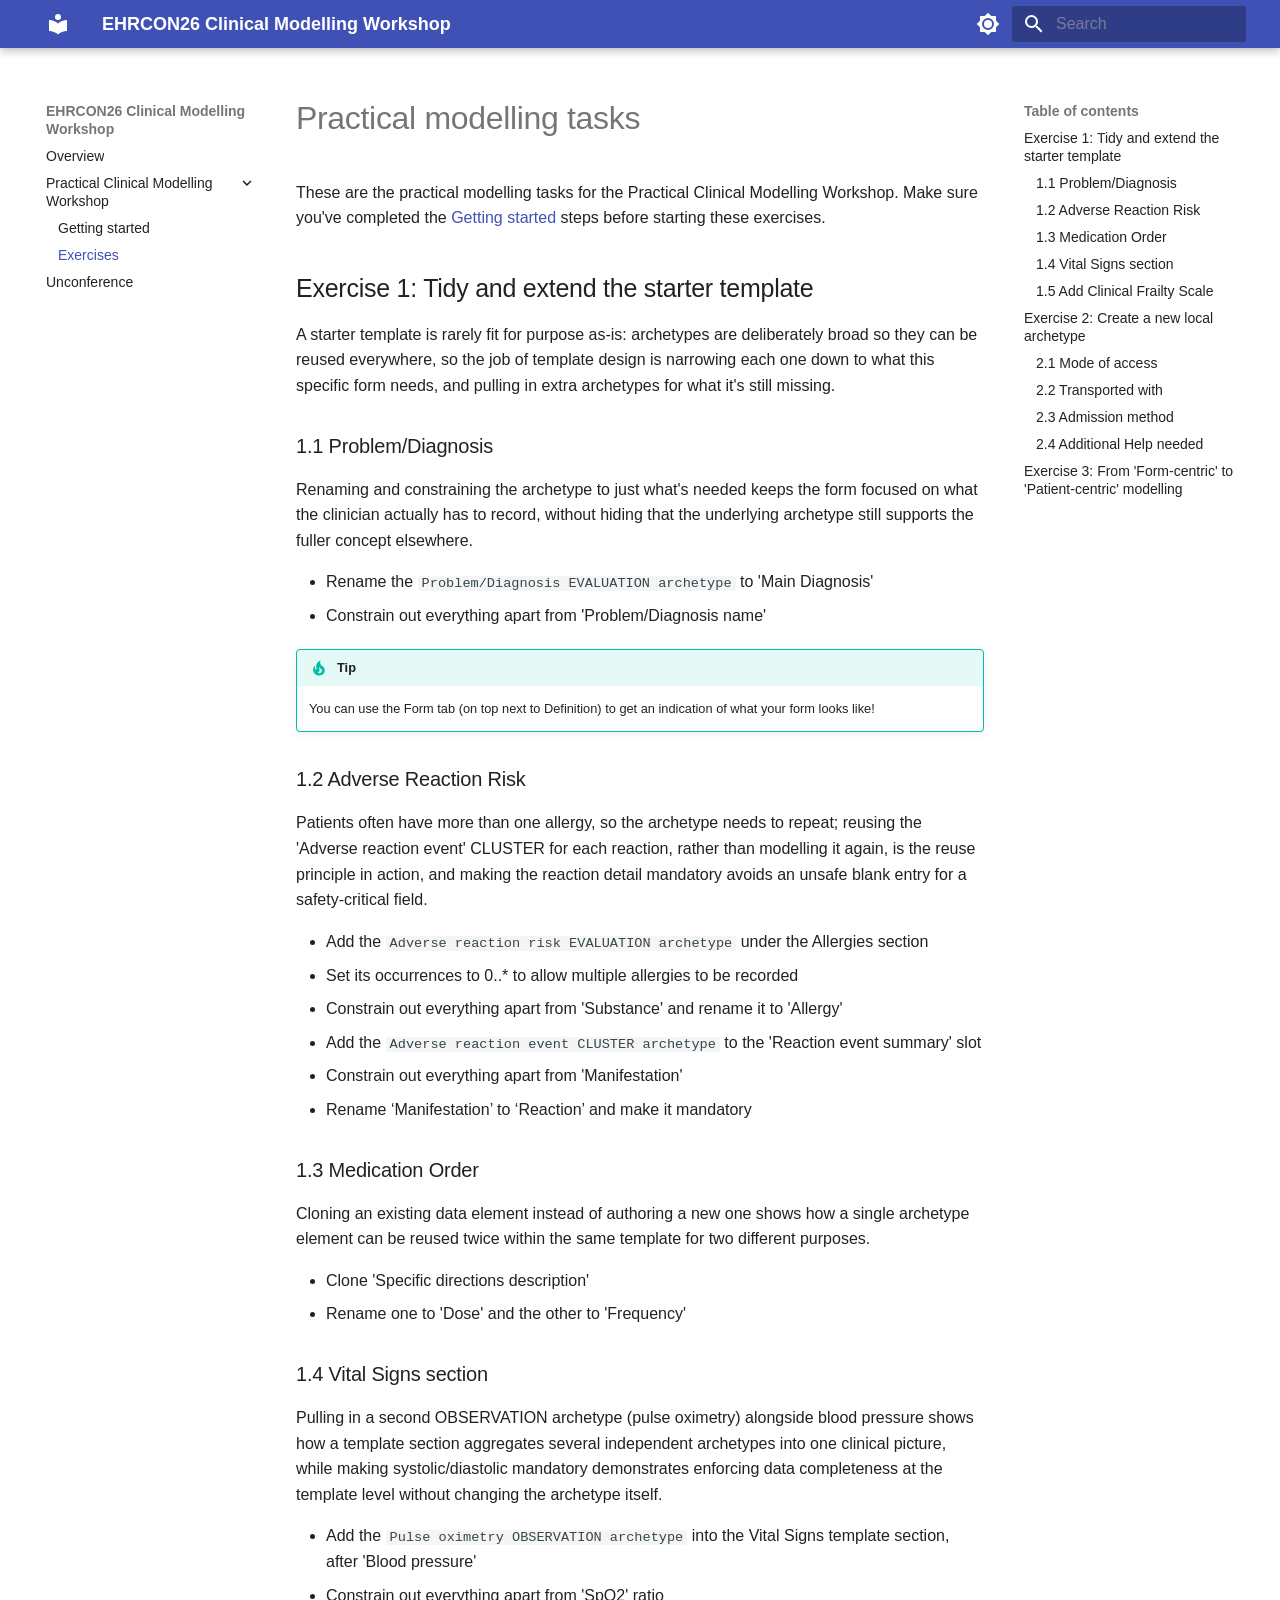
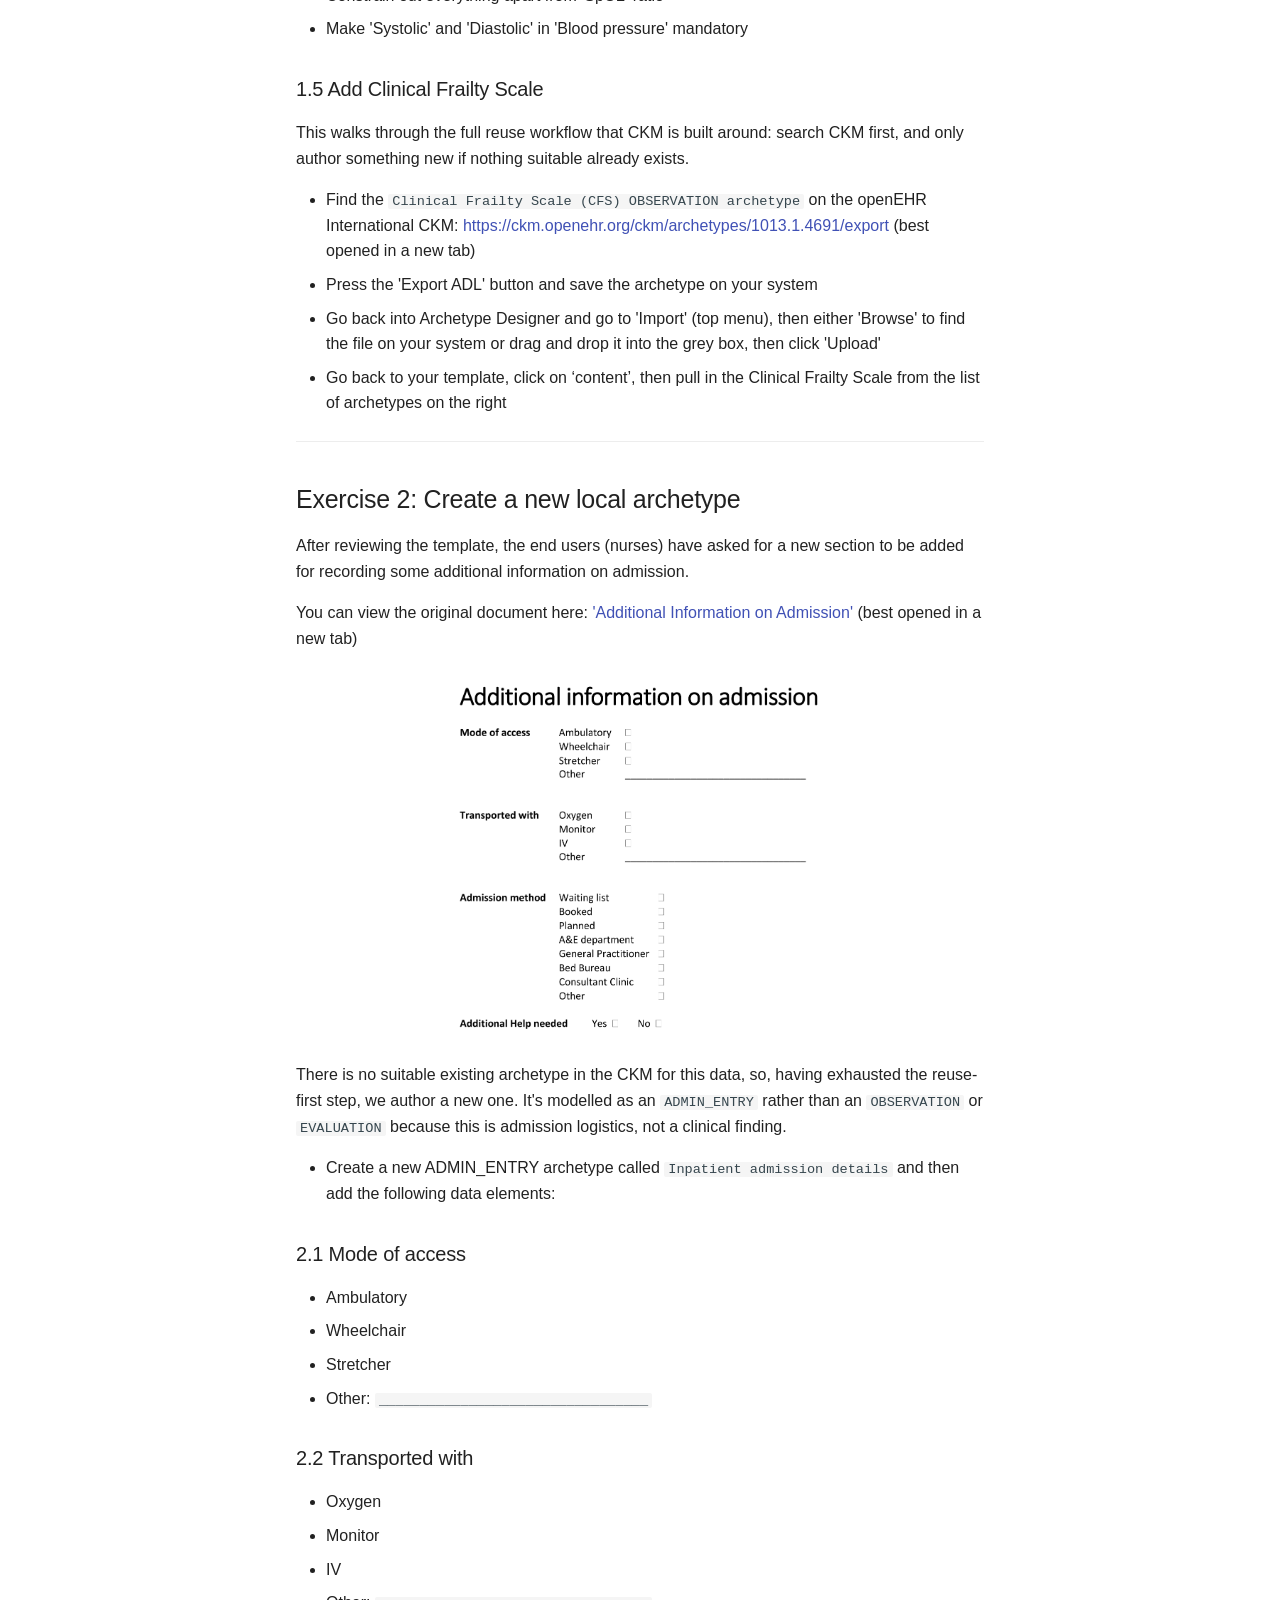
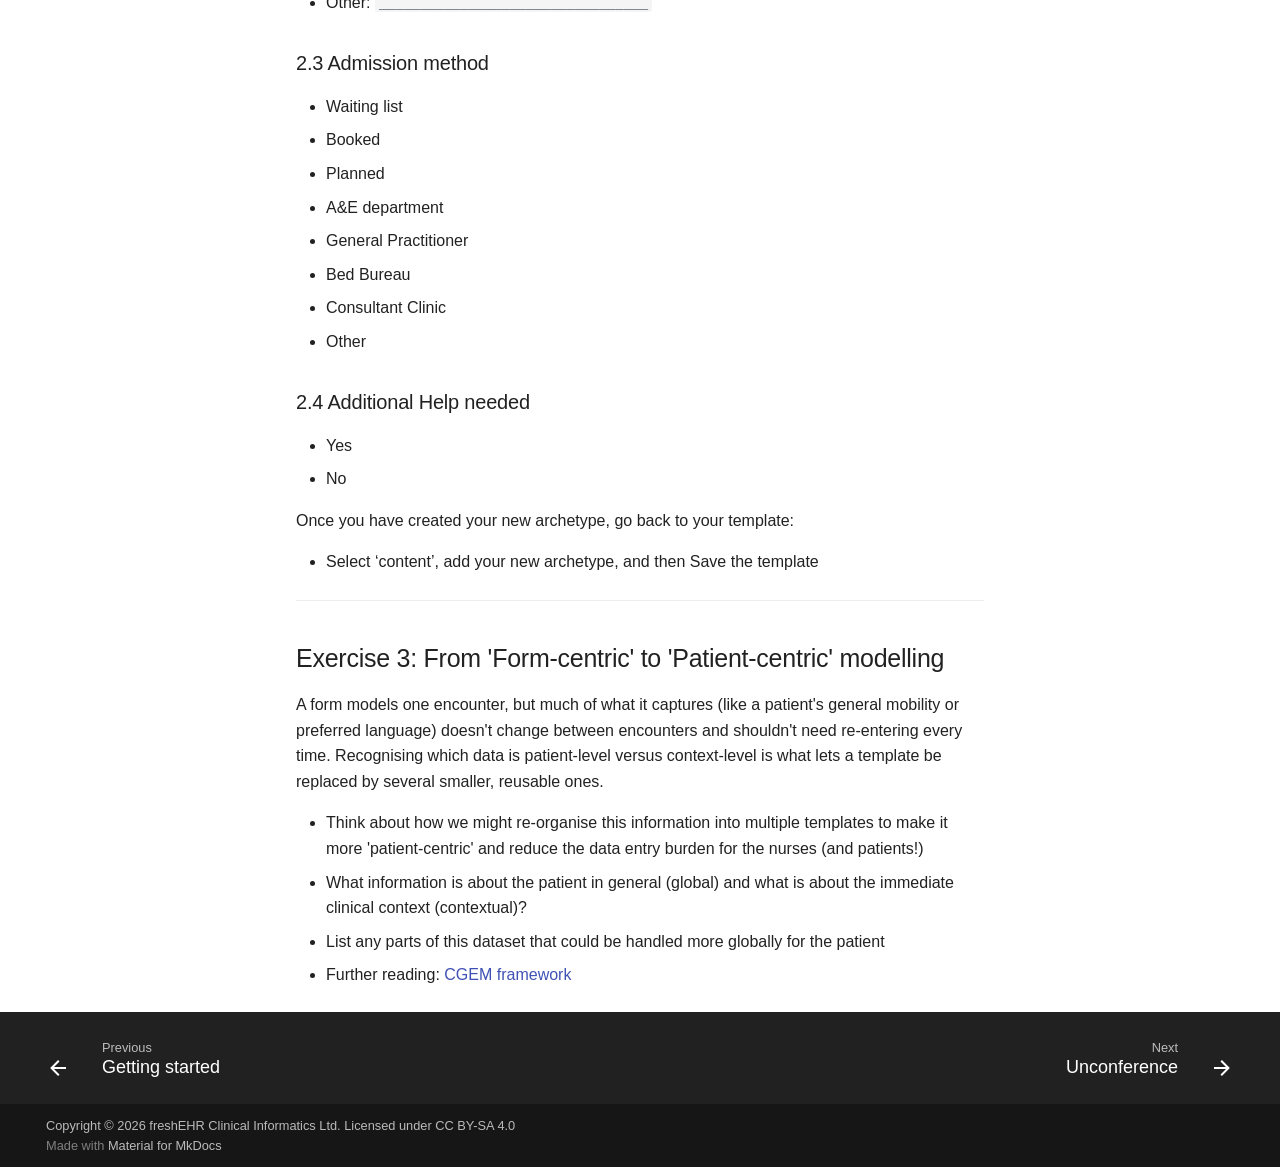
==== commit b79ff4e2: "Deployed a0eda9f with MkDocs version: 1.6.1" ====
--- a/exercises/index.html
+++ b/exercises/index.html
@@ -19,7 +19,7 @@
       
       
       <link rel="icon" href="../assets/images/favicon.png">
-      <meta name="generator" content="mkdocs-1.6.1, mkdocs-material-9.7.7">
+      <meta name="generator" content="mkdocs-1.6.1, mkdocs-material-9.8.0">
     
     
       
@@ -27,10 +27,10 @@
       
     
     
-      <link rel="stylesheet" href="../assets/stylesheets/main.ec1eaa64.min.css">
-      
-        
-        <link rel="stylesheet" href="../assets/stylesheets/palette.ab4e12ef.min.css">
+      <link rel="stylesheet" href="../assets/stylesheets/main.57a0d79d.min.css">
+      
+        
+        <link rel="stylesheet" href="../assets/stylesheets/palette.fb2fffe2.min.css">
       
       
 
@@ -936,6 +936,10 @@
     <div class="md-footer-meta__inner md-grid">
       <div class="md-copyright">
   
+    <div class="md-copyright__highlight">
+      Copyright &copy; 2026 freshEHR Clinical Informatics Ltd. Licensed under <a href="https://creativecommons.org/licenses/by-sa/4.0/">CC BY-SA 4.0</a>
+    </div>
+  
   
     Made with
     <a href="https://squidfunk.github.io/mkdocs-material/" target="_blank" rel="noopener">
@@ -957,10 +961,10 @@
     
       
       
-      <script id="__config" type="application/json">{"annotate": null, "base": "..", "features": ["navigation.footer"], "search": "../assets/javascripts/workers/search.2c215733.min.js", "tags": null, "translations": {"clipboard.copied": "Copied to clipboard", "clipboard.copy": "Copy to clipboard", "search.result.more.one": "1 more on this page", "search.result.more.other": "# more on this page", "search.result.none": "No matching documents", "search.result.one": "1 matching document", "search.result.other": "# matching documents", "search.result.placeholder": "Type to start searching", "search.result.term.missing": "Missing", "select.version": "Select version"}, "version": null}</script>
-    
-    
-      <script src="../assets/javascripts/bundle.d7400e89.min.js"></script>
+      <script id="__config" type="application/json">{"annotate": null, "base": "..", "features": ["navigation.footer"], "search": "../assets/javascripts/workers/search.a7633da7.min.js", "tags": null, "translations": {"clipboard.copied": "Copied to clipboard", "clipboard.copy": "Copy to clipboard", "search.result.more.one": "1 more on this page", "search.result.more.other": "# more on this page", "search.result.none": "No matching documents", "search.result.one": "1 matching document", "search.result.other": "# matching documents", "search.result.placeholder": "Type to start searching", "search.result.term.missing": "Missing", "select.version": "Select version"}, "version": null}</script>
+    
+    
+      <script src="../assets/javascripts/bundle.c21346df.min.js"></script>
       
     
   </body>
--- a/assets/stylesheets/main.57a0d79d.min.css
+++ b/assets/stylesheets/main.57a0d79d.min.css
@@ -0,0 +1,6 @@
+@charset "UTF-8";html{box-sizing:border-box;-webkit-text-size-adjust:none;-moz-text-size-adjust:none;text-size-adjust:none}*,:after,:before{box-sizing:inherit}@media(prefers-reduced-motion){*,:after,:before{transition:none!important}}body{margin:0;-webkit-font-smoothing:antialiased;-moz-osx-font-smoothing:grayscale;--md-text-font-family:var(--md-text-font, _),
+    -apple-system, BlinkMacSystemFont, Helvetica, Arial, sans-serif;--md-code-font-family:var(--md-code-font, _),
+    SFMono-Regular, Consolas, Menlo, monospace}.md-typeset code:not(.focus-visible),a,button,input,label{-webkit-tap-highlight-color:transparent}a{color:inherit;text-decoration:none}hr{box-sizing:initial;display:block;height:.05rem;padding:0;overflow:visible;border:0}small{font-size:80%}sub,sup{line-height:1em}img{border-style:none}table{border-spacing:0;border-collapse:initial}td,th{font-weight:400;vertical-align:top}button{padding:0;margin:0;font-family:inherit;font-size:inherit;background:#0000;border:0}input{border:0;outline:none}:root{--md-primary-fg-color:#4051b5;--md-primary-fg-color--light:#5d6cc0;--md-primary-fg-color--dark:#303fa1;--md-primary-bg-color:#fff;--md-primary-bg-color--light:#ffffffb3;--md-accent-fg-color:#526cfe;--md-accent-fg-color--transparent:#526cfe1a;--md-accent-bg-color:#fff;--md-accent-bg-color--light:#ffffffb3;--md-typeset-table-sort-icon:url("data:image/svg+xml;charset=utf-8,<svg xmlns='http://www.w3.org/2000/svg' viewBox='0 0 24 24'><path d='m18 21-4-4h3V7h-3l4-4 4 4h-3v10h3M2 19v-2h10v2M2 13v-2h7v2M2 7V5h4v2z'/></svg>");--md-typeset-table-sort-icon--asc:url("data:image/svg+xml;charset=utf-8,<svg xmlns='http://www.w3.org/2000/svg' viewBox='0 0 24 24'><path d='M19 17h3l-4 4-4-4h3V3h2M2 17h10v2H2M6 5v2H2V5m0 6h7v2H2z'/></svg>");--md-typeset-table-sort-icon--desc:url("data:image/svg+xml;charset=utf-8,<svg xmlns='http://www.w3.org/2000/svg' viewBox='0 0 24 24'><path d='M19 7h3l-4-4-4 4h3v14h2M2 17h10v2H2M6 5v2H2V5m0 6h7v2H2z'/></svg>")}[data-md-color-scheme=default]{color-scheme:light}[data-md-color-scheme=default] img[src$="#gh-dark-mode-only"],[data-md-color-scheme=default] img[src$="#only-dark"]{display:none}:root,[data-md-color-scheme=default]{--md-hue:225deg;--md-default-fg-color:#000000de;--md-default-fg-color--light:#0000008a;--md-default-fg-color--lighter:#00000052;--md-default-fg-color--lightest:#00000012;--md-default-bg-color:#fff;--md-default-bg-color--light:#ffffffb3;--md-default-bg-color--lighter:#ffffff4d;--md-default-bg-color--lightest:#ffffff1f;--md-code-fg-color:#36464e;--md-code-bg-color:#f5f5f5;--md-code-bg-color--light:#f5f5f5b3;--md-code-bg-color--lighter:#f5f5f54d;--md-code-hl-color:#4287ff;--md-code-hl-color--light:#4287ff1a;--md-code-hl-number-color:#d52a2a;--md-code-hl-special-color:#db1457;--md-code-hl-function-color:#a846b9;--md-code-hl-constant-color:#6e59d9;--md-code-hl-keyword-color:#3f6ec6;--md-code-hl-string-color:#1c7d4d;--md-code-hl-name-color:var(--md-code-fg-color);--md-code-hl-operator-color:var(--md-default-fg-color--light);--md-code-hl-punctuation-color:var(--md-default-fg-color--light);--md-code-hl-comment-color:var(--md-default-fg-color--light);--md-code-hl-generic-color:var(--md-default-fg-color--light);--md-code-hl-variable-color:var(--md-default-fg-color--light);--md-typeset-color:var(--md-default-fg-color);--md-typeset-a-color:var(--md-primary-fg-color);--md-typeset-del-color:#f5503d26;--md-typeset-ins-color:#0bd57026;--md-typeset-kbd-color:#fafafa;--md-typeset-kbd-accent-color:#fff;--md-typeset-kbd-border-color:#b8b8b8;--md-typeset-mark-color:#ffff0080;--md-typeset-table-color:#0000001f;--md-typeset-table-color--light:#00000009;--md-admonition-fg-color:var(--md-default-fg-color);--md-admonition-bg-color:var(--md-default-bg-color);--md-warning-fg-color:#000000de;--md-warning-bg-color:#ff9;--md-footer-fg-color:#fff;--md-footer-fg-color--light:#ffffffb3;--md-footer-fg-color--lighter:#ffffff73;--md-footer-bg-color:#000000de;--md-footer-bg-color--dark:#00000052;--md-shadow-z1:0 0.2rem 0.5rem #0000000d,
+    0 0 0.05rem #0000001a;--md-shadow-z2:0 0.2rem 0.5rem #0000001a,
+    0 0 0.05rem #00000040;--md-shadow-z3:0 0.2rem 0.5rem #0003,
+    0 0 0.05rem #00000059}.md-icon svg{display:block;width:1.2rem;height:1.2rem;fill:currentcolor}aside,body,input{font-family:var(--md-text-font-family);font-feature-settings:"kern","liga";color:var(--md-typeset-color)}code,kbd,pre{font-family:var(--md-code-font-family);font-feature-settings:"kern"}.md-typeset{font-size:.8rem;line-height:1.6;overflow-wrap:break-word;-webkit-print-color-adjust:exact;color-adjust:exact}@media print{.md-typeset{font-size:.68rem}.md-typeset code,.md-typeset kbd,.md-typeset pre{white-space:pre-wrap}}.md-typeset blockquote,.md-typeset dl,.md-typeset figure,.md-typeset ol,.md-typeset pre,.md-typeset ul{margin-top:1em;margin-bottom:1em}.md-typeset h1{margin:0 0 1.25em;font-size:2em;line-height:1.3;color:var(--md-default-fg-color--light)}.md-typeset h1,.md-typeset h2{font-weight:300;letter-spacing:-.01em}.md-typeset h2{margin:1.6em 0 .64em;font-size:1.5625em;line-height:1.4}.md-typeset h3{margin:1.6em 0 .8em;font-size:1.25em;font-weight:400;line-height:1.5;letter-spacing:-.01em}.md-typeset h2+h3{margin-top:.8em}.md-typeset h4{margin:1em 0;font-weight:700;letter-spacing:-.01em}.md-typeset h5,.md-typeset h6{margin:1.25em 0;font-size:.8em;font-weight:700;color:var(--md-default-fg-color--light);letter-spacing:-.01em}.md-typeset h5{text-transform:uppercase}.md-typeset h5 code{text-transform:none}.md-typeset hr{display:flow-root;margin:1.5em 0;border-bottom:.05rem solid var(--md-default-fg-color--lightest)}.md-typeset a{color:var(--md-typeset-a-color);word-break:break-word}.md-typeset a,.md-typeset a:before{transition:color 125ms}.md-typeset a:focus,.md-typeset a:hover{color:var(--md-accent-fg-color)}.md-typeset a:focus code,.md-typeset a:hover code{color:var(--md-accent-fg-color);background-color:var(--md-accent-fg-color--transparent)}.md-typeset a code{color:var(--md-typeset-a-color)}.md-typeset a.focus-visible{outline-color:var(--md-accent-fg-color);outline-offset:.2rem}.md-typeset code,.md-typeset kbd,.md-typeset pre{font-variant-ligatures:none;color:var(--md-code-fg-color);direction:ltr;transition:background-color 125ms}.md-typeset code{padding:0 .2941176471em;font-size:.85em;word-break:break-word;background-color:var(--md-code-bg-color);border-radius:.1rem;-webkit-box-decoration-break:clone;box-decoration-break:clone;transition:color 125ms,background-color 125ms}.md-typeset code:not(.focus-visible){outline:none}.md-typeset pre{position:relative;display:flow-root;line-height:1.4}.md-typeset pre>code{display:block;padding:.7720588235em 1.1764705882em;margin:0;overflow:auto;word-break:normal;touch-action:auto;scrollbar-color:var(--md-default-fg-color--lighter) #0000;scrollbar-width:thin;outline-color:var(--md-accent-fg-color);box-shadow:none;-webkit-box-decoration-break:slice;box-decoration-break:slice}.md-typeset pre>code:hover{scrollbar-color:var(--md-accent-fg-color) #0000}.md-typeset pre>code::-webkit-scrollbar{width:.2rem;height:.2rem}.md-typeset pre>code::-webkit-scrollbar-thumb{background-color:var(--md-default-fg-color--lighter)}.md-typeset pre>code::-webkit-scrollbar-thumb:hover{background-color:var(--md-accent-fg-color)}.md-typeset kbd{display:inline-block;padding:0 .6666666667em;font-size:.75em;color:var(--md-default-fg-color);word-break:break-word;vertical-align:text-top;background-color:var(--md-typeset-kbd-color);border-radius:.1rem;box-shadow:0 .1rem 0 .05rem var(--md-typeset-kbd-border-color),0 .1rem 0 var(--md-typeset-kbd-border-color),0 -.1rem .2rem var(--md-typeset-kbd-accent-color) inset}.md-typeset mark{color:inherit;word-break:break-word;background-color:var(--md-typeset-mark-color);-webkit-box-decoration-break:clone;box-decoration-break:clone}.md-typeset abbr{text-decoration:none;cursor:help}.md-typeset [data-preview],.md-typeset abbr{border-bottom:.05rem dotted var(--md-default-fg-color--light)}.md-typeset small{opacity:.75}[dir=ltr] .md-typeset sub,[dir=ltr] .md-typeset sup{margin-left:.078125em}[dir=rtl] .md-typeset sub,[dir=rtl] .md-typeset sup{margin-right:.078125em}[dir=ltr] .md-typeset blockquote{padding-left:.6rem;border-left:.2rem solid var(--md-default-fg-color--lighter)}[dir=rtl] .md-typeset blockquote{padding-right:.6rem;border-right:.2rem solid var(--md-default-fg-color--lighter)}.md-typeset blockquote{margin-left:0;margin-right:0;color:var(--md-default-fg-color--light)}.md-typeset ul{list-style-type:disc}.md-typeset ul[type]{list-style-type:revert-layer}[dir=ltr] .md-typeset ol,[dir=ltr] .md-typeset ol li ol,[dir=ltr] .md-typeset ol li ul,[dir=ltr] .md-typeset ul,[dir=ltr] .md-typeset ul li ol,[dir=ltr] .md-typeset ul li ul{margin-left:.625em}[dir=rtl] .md-typeset ol,[dir=rtl] .md-typeset ol li ol,[dir=rtl] .md-typeset ol li ul,[dir=rtl] .md-typeset ul,[dir=rtl] .md-typeset ul li ol,[dir=rtl] .md-typeset ul li ul{margin-right:.625em}.md-typeset ol,.md-typeset ul{padding:0}.md-typeset ol:not([hidden]),.md-typeset ul:not([hidden]){display:flow-root}.md-typeset ol ol,.md-typeset ul ol{list-style-type:lower-alpha}.md-typeset ol ol ol,.md-typeset ul ol ol{list-style-type:lower-roman}.md-typeset ol ol ol ol,.md-typeset ul ol ol ol{list-style-type:upper-alpha}.md-typeset ol ol ol ol ol,.md-typeset ul ol ol ol ol{list-style-type:upper-roman}.md-typeset ol[type],.md-typeset ul[type]{list-style-type:revert-layer}[dir=ltr] .md-typeset ol li,[dir=ltr] .md-typeset ul li{margin-left:1.25em}[dir=rtl] .md-typeset ol li,[dir=rtl] .md-typeset ul li{margin-right:1.25em}.md-typeset ol li,.md-typeset ul li{margin-bottom:.5em}.md-typeset ol li blockquote,.md-typeset ol li p,.md-typeset ul li blockquote,.md-typeset ul li p{margin:.5em 0}.md-typeset ol li:last-child,.md-typeset ul li:last-child{margin-bottom:0}.md-typeset ol li ol,.md-typeset ol li ul,.md-typeset ul li ol,.md-typeset ul li ul{margin-top:.5em;margin-bottom:.5em}[dir=ltr] .md-typeset dd{margin-left:1.875em}[dir=rtl] .md-typeset dd{margin-right:1.875em}.md-typeset dd{margin-top:1em;margin-bottom:1.5em}.md-typeset img,.md-typeset svg,.md-typeset video{max-width:100%;height:auto}.md-typeset img[align=left]{margin:1em 1em 1em 0}.md-typeset img[align=right]{margin:1em 0 1em 1em}.md-typeset img[align]:only-child{margin-top:0}.md-typeset figure{display:flow-root;width:fit-content;max-width:100%;margin:1em auto;text-align:center}.md-typeset figure img{display:block;margin:0 auto}.md-typeset figcaption{max-width:24rem;margin:1em auto;font-style:italic}.md-typeset iframe{max-width:100%}.md-typeset table:not([class]){display:inline-block;max-width:100%;overflow:auto;font-size:.64rem;touch-action:auto;background-color:var(--md-default-bg-color);border:.05rem solid var(--md-typeset-table-color);border-radius:.1rem}@media print{.md-typeset table:not([class]){display:table}}.md-typeset table:not([class])+*{margin-top:1.5em}.md-typeset table:not([class]) td>:first-child,.md-typeset table:not([class]) th>:first-child{margin-top:0}.md-typeset table:not([class]) td>:last-child,.md-typeset table:not([class]) th>:last-child{margin-bottom:0}.md-typeset table:not([class]) td:not([align]),.md-typeset table:not([class]) th:not([align]){text-align:left}[dir=rtl] .md-typeset table:not([class]) td:not([align]),[dir=rtl] .md-typeset table:not([class]) th:not([align]){text-align:right}.md-typeset table:not([class]) th{min-width:5rem;padding:.9375em 1.25em;font-weight:700;vertical-align:top}.md-typeset table:not([class]) td{padding:.9375em 1.25em;vertical-align:top;border-top:.05rem solid var(--md-typeset-table-color)}.md-typeset table:not([class]) tbody tr{transition:background-color 125ms}.md-typeset table:not([class]) tbody tr:hover{background-color:var(--md-typeset-table-color--light);box-shadow:0 .05rem 0 var(--md-default-bg-color) inset}.md-typeset table:not([class]) a{word-break:normal}.md-typeset table th[role=columnheader]{cursor:pointer}[dir=ltr] .md-typeset table th[role=columnheader]:after{margin-left:.5em}[dir=rtl] .md-typeset table th[role=columnheader]:after{margin-right:.5em}.md-typeset table th[role=columnheader]:after{display:inline-block;width:1.2em;height:1.2em;vertical-align:text-bottom;content:"";-webkit-mask-image:var(--md-typeset-table-sort-icon);mask-image:var(--md-typeset-table-sort-icon);-webkit-mask-repeat:no-repeat;mask-repeat:no-repeat;-webkit-mask-size:contain;mask-size:contain;transition:background-color 125ms}.md-typeset table th[role=columnheader]:hover:after{background-color:var(--md-default-fg-color--lighter)}.md-typeset table th[role=columnheader][aria-sort=ascending]:after{background-color:var(--md-default-fg-color--light);-webkit-mask-image:var(--md-typeset-table-sort-icon--asc);mask-image:var(--md-typeset-table-sort-icon--asc)}.md-typeset table th[role=columnheader][aria-sort=descending]:after{background-color:var(--md-default-fg-color--light);-webkit-mask-image:var(--md-typeset-table-sort-icon--desc);mask-image:var(--md-typeset-table-sort-icon--desc)}.md-typeset__scrollwrap{margin:1em -.8rem;overflow-x:auto;touch-action:auto}.md-typeset__table{display:inline-block;padding:0 .8rem;margin-bottom:.5em}@media print{.md-typeset__table{display:block}}html .md-typeset__table table{display:table;width:100%;margin:0;overflow:hidden}@media screen and (max-width:44.984375em){.md-content__inner>pre{margin:1em -.8rem}.md-content__inner>pre code{border-radius:0}}.md-typeset .md-author{position:relative;display:block;flex-shrink:0;width:1.6rem;height:1.6rem;overflow:hidden;border-radius:100%;transition:color 125ms,transform 125ms}.md-typeset .md-author img{display:block}.md-typeset .md-author--more{font-size:.6rem;font-weight:700;line-height:1.6rem;color:var(--md-default-fg-color--lighter);text-align:center;background:var(--md-default-fg-color--lightest)}.md-typeset .md-author--long{width:2.4rem;height:2.4rem}.md-typeset a.md-author{transform:scale(1)}.md-typeset a.md-author img{filter:grayscale(100%) opacity(75%);border-radius:100%;transition:filter 125ms}.md-typeset a.md-author:focus,.md-typeset a.md-author:hover{z-index:1;transform:scale(1.1)}.md-typeset a.md-author:focus img,.md-typeset a.md-author:hover img{filter:grayscale(0)}.md-banner{overflow:auto;color:var(--md-footer-fg-color);background-color:var(--md-footer-bg-color)}@media print{.md-banner{display:none}}.md-banner--warning{color:var(--md-warning-fg-color);background-color:var(--md-warning-bg-color)}.md-banner__inner{padding:0 .8rem;margin:.6rem auto;font-size:.7rem}[dir=ltr] .md-banner__button{float:right}[dir=rtl] .md-banner__button{float:left}.md-banner__button{color:inherit;cursor:pointer;transition:opacity .25s}.no-js .md-banner__button{display:none}.md-banner__button:hover{opacity:.7}html{height:100%;overflow-x:hidden;font-size:125%}@media screen and (min-width:100em){html{font-size:137.5%}}@media screen and (min-width:125em){html{font-size:150%}}body{position:relative;display:flex;flex-direction:column;width:100%;min-height:100%;font-size:.5rem;background-color:var(--md-default-bg-color)}@media print{body{display:block}}@media screen and (max-width:59.984375em){body[data-md-scrolllock]{position:fixed}}.md-grid{max-width:61rem;margin-left:auto;margin-right:auto}.md-container{display:flex;flex-grow:1;flex-direction:column}@media print{.md-container{display:block}}.md-main{flex-grow:1}.md-main__inner{display:flex;height:100%;margin-top:1.5rem}.md-ellipsis{overflow:hidden;text-overflow:ellipsis}.md-toggle{display:none}.md-option{position:absolute;width:0;height:0;opacity:0}.md-option:checked+label:not([hidden]){display:block}.md-option.focus-visible+label{outline-style:auto;outline-color:var(--md-accent-fg-color)}.md-skip{position:fixed;z-index:-1;padding:.3rem .5rem;margin:.5rem;font-size:.64rem;color:var(--md-default-bg-color);background-color:var(--md-default-fg-color);border-radius:.1rem;outline-color:var(--md-accent-fg-color);opacity:0;transform:translateY(.4rem)}.md-skip:focus{z-index:10;opacity:1;transition:transform .25s cubic-bezier(.4,0,.2,1),opacity 175ms 75ms;transform:translateY(0)}@page{margin:25mm}:root{--md-clipboard-icon:url("data:image/svg+xml;charset=utf-8,<svg xmlns='http://www.w3.org/2000/svg' viewBox='0 0 24 24'><path d='M19 21H8V7h11m0-2H8a2 2 0 0 0-2 2v14a2 2 0 0 0 2 2h11a2 2 0 0 0 2-2V7a2 2 0 0 0-2-2m-3-4H4a2 2 0 0 0-2 2v14h2V3h12z'/></svg>");--md-code-select-icon:url("data:image/svg+xml;charset=utf-8,<svg xmlns='http://www.w3.org/2000/svg' viewBox='0 0 24 24'><path d='M19 19h-4v2h4c1.1 0 2-.9 2-2v-4h-2m0-12h-4v2h4v4h2V5c0-1.1-.9-2-2-2M5 5h4V3H5c-1.1 0-2 .9-2 2v4h2m0 6H3v4c0 1.1.9 2 2 2h4v-2H5zm2-4h2v2H7zm4 0h2v2h-2zm4 0h2v2h-2zM7 7h2v2H7zm4 0h2v2h-2zm4 0h2v2h-2zm-8 8h2v2H7zm4 0h2v2h-2zm4 0h2v2h-2z'/></svg>");--md-code-copy-icon:url("data:image/svg+xml;charset=utf-8,<svg xmlns='http://www.w3.org/2000/svg' viewBox='0 0 24 24'><path d='M19 21H8V7h11m0-2H8a2 2 0 0 0-2 2v14a2 2 0 0 0 2 2h11a2 2 0 0 0 2-2V7a2 2 0 0 0-2-2m-3-4H4a2 2 0 0 0-2 2v14h2V3h12z'/></svg>")}.md-clipboard{z-index:1;width:1.5em;height:1.5em;color:var(--md-default-fg-color--lightest);cursor:pointer;border-radius:.1rem;outline-color:var(--md-accent-fg-color);outline-offset:.1rem;transition:color .25s}@media print{.md-clipboard{display:none}}.md-clipboard:not(.focus-visible){outline:none;-webkit-tap-highlight-color:transparent}:hover>.md-clipboard{color:var(--md-default-fg-color--light)}.md-clipboard:focus,.md-clipboard:hover{color:var(--md-accent-fg-color)}.md-clipboard:after{display:block;width:1.125em;height:1.125em;margin:0 auto;content:"";background-color:currentcolor;-webkit-mask-image:var(--md-clipboard-icon);mask-image:var(--md-clipboard-icon);-webkit-mask-repeat:no-repeat;mask-repeat:no-repeat;-webkit-mask-position:center;mask-position:center;-webkit-mask-size:contain;mask-size:contain}.md-clipboard--inline{cursor:pointer}.md-clipboard--inline code{transition:color .25s,background-color .25s}.md-clipboard--inline:focus code,.md-clipboard--inline:hover code{color:var(--md-accent-fg-color);background-color:var(--md-accent-fg-color--transparent)}.md-typeset .md-code__content{display:grid}.md-code__nav{position:absolute;top:.25em;right:.25em;z-index:1;display:flex;gap:.2rem;padding:.2rem;background-color:var(--md-code-bg-color--lighter);border-radius:.1rem;transition:background-color .25s}:hover>.md-code__nav{background-color:var(--md-code-bg-color--light)}.md-code__button{display:block;width:1.5em;height:1.5em;color:var(--md-default-fg-color--lightest);cursor:pointer;outline-color:var(--md-accent-fg-color);outline-offset:.1rem;transition:color .25s}:hover>*>.md-code__button{color:var(--md-default-fg-color--light)}.md-code__button.focus-visible,.md-code__button:hover{color:var(--md-accent-fg-color)}.md-code__button--active{color:var(--md-default-fg-color)!important}.md-code__button:after{display:block;width:1.125em;height:1.125em;margin:0 auto;content:"";background-color:currentcolor;-webkit-mask-repeat:no-repeat;mask-repeat:no-repeat;-webkit-mask-position:center;mask-position:center;-webkit-mask-size:contain;mask-size:contain}.md-code__button[data-md-type=select]:after{-webkit-mask-image:var(--md-code-select-icon);mask-image:var(--md-code-select-icon)}.md-code__button[data-md-type=copy]:after{-webkit-mask-image:var(--md-code-copy-icon);mask-image:var(--md-code-copy-icon)}@keyframes consent{0%{opacity:0;transform:translateY(100%)}to{opacity:1;transform:translateY(0)}}@keyframes overlay{0%{opacity:0}to{opacity:1}}.md-consent__overlay{position:fixed;top:0;z-index:5;width:100%;height:100%;background-color:#0000008a;-webkit-backdrop-filter:blur(.1rem);backdrop-filter:blur(.1rem);opacity:1;animation:overlay .25s both}.md-consent__inner{position:fixed;bottom:0;z-index:5;width:100%;max-height:100%;padding:0;overflow:auto;background-color:var(--md-default-bg-color);border:0;border-radius:.1rem;box-shadow:0 0 .2rem #0000001a,0 .2rem .4rem #0003;animation:consent .5s cubic-bezier(.1,.7,.1,1) both}.md-consent__form{padding:.8rem}.md-consent__settings{display:none;margin:1em 0}input:checked+.md-consent__settings{display:block}.md-consent__controls{margin-bottom:.8rem}.md-typeset .md-consent__controls .md-button{display:inline}@media screen and (max-width:44.984375em){.md-typeset .md-consent__controls .md-button{display:block;width:100%;margin-top:.4rem;text-align:center}}.md-consent label{cursor:pointer}.md-content{flex-grow:1;min-width:0}.md-content__inner{padding-top:.6rem;margin:0 .8rem 1.2rem}@media screen and (min-width:76.25em){[dir=ltr] .md-sidebar--primary:not([hidden])~.md-content>.md-content__inner,[dir=rtl] .md-sidebar--secondary:not([hidden])~.md-content>.md-content__inner{margin-left:1.2rem}[dir=ltr] .md-sidebar--secondary:not([hidden])~.md-content>.md-content__inner,[dir=rtl] .md-sidebar--primary:not([hidden])~.md-content>.md-content__inner{margin-right:1.2rem}}.md-content__inner:before{display:block;height:.4rem;content:""}.md-content__inner>:last-child{margin-bottom:0}[dir=ltr] .md-content__button{float:right;margin-left:.4rem}[dir=rtl] .md-content__button{float:left;margin-right:.4rem}.md-content__button{padding:0;margin:.4rem 0}@media print{.md-content__button{display:none}}.md-typeset .md-content__button{color:var(--md-default-fg-color--lighter)}.md-content__button svg{display:inline;vertical-align:top}[dir=rtl] .md-content__button svg{transform:scaleX(-1)}[dir=ltr] .md-dialog{right:.8rem}[dir=rtl] .md-dialog{left:.8rem}.md-dialog{position:fixed;bottom:.8rem;z-index:4;min-width:11.1rem;padding:.4rem .6rem;pointer-events:none;background-color:var(--md-default-fg-color);border-radius:.1rem;box-shadow:var(--md-shadow-z3);opacity:0;transition:transform 0s .4s,opacity .4s;transform:translateY(100%)}@media print{.md-dialog{display:none}}.md-dialog--active{pointer-events:auto;opacity:1;transition:transform .4s cubic-bezier(.075,.85,.175,1),opacity .4s;transform:translateY(0)}.md-dialog__inner{font-size:.7rem;color:var(--md-default-bg-color)}.md-feedback{margin:2em 0 1em;text-align:center}.md-feedback fieldset{padding:0;margin:0;border:none}.md-feedback__title{margin:1em auto;font-weight:700}.md-feedback__inner{position:relative}.md-feedback__list{position:relative;display:flex;flex-wrap:wrap;place-content:baseline center}.md-feedback__list:hover .md-icon:not(:disabled){color:var(--md-default-fg-color--lighter)}:disabled .md-feedback__list{min-height:1.8rem}.md-feedback__icon{flex-shrink:0;margin:0 .1rem;color:var(--md-default-fg-color--light);cursor:pointer;transition:color 125ms}.md-feedback__icon:not(:disabled).md-icon:hover{color:var(--md-accent-fg-color)}.md-feedback__icon:disabled{color:var(--md-default-fg-color--lightest);pointer-events:none}.md-feedback__note{position:relative;opacity:0;transition:transform .4s cubic-bezier(.1,.7,.1,1),opacity .15s;transform:translateY(.4rem)}.md-feedback__note>*{max-width:16rem;margin:0 auto}:disabled .md-feedback__note{opacity:1;transform:translateY(0)}@media print{.md-feedback,.md-footer{display:none}}.md-footer{color:var(--md-footer-fg-color);background-color:var(--md-footer-bg-color)}.md-footer__inner{justify-content:space-between;padding:.2rem;overflow:auto}.md-footer__inner:not([hidden]){display:flex}.md-footer__link{display:flex;flex-grow:.01;align-items:end;max-width:100%;margin-top:1rem;margin-bottom:.4rem;overflow:hidden;outline-color:var(--md-accent-fg-color);transition:opacity .25s}.md-footer__link:focus,.md-footer__link:hover{opacity:.7}[dir=rtl] .md-footer__link svg{transform:scaleX(-1)}@media screen and (max-width:44.984375em){.md-footer__link--prev{flex-shrink:0}.md-footer__link--prev .md-footer__title{display:none}}[dir=ltr] .md-footer__link--next{margin-left:auto}.md-footer__link--next{text-align:right}[dir=rtl] .md-footer__link--next{margin-right:auto;text-align:left}.md-footer__title{flex-grow:1;max-width:calc(100% - 2.4rem);padding:0 1rem;margin-bottom:.7rem;font-size:.9rem;white-space:nowrap}.md-footer__button{padding:.4rem;margin:.2rem}.md-footer__direction{font-size:.64rem;opacity:.7}.md-footer-meta{background-color:var(--md-footer-bg-color--dark)}.md-footer-meta__inner{display:flex;flex-wrap:wrap;justify-content:space-between;padding:.2rem}html .md-footer-meta.md-typeset a{color:var(--md-footer-fg-color--light)}html .md-footer-meta.md-typeset a:focus,html .md-footer-meta.md-typeset a:hover{color:var(--md-footer-fg-color)}.md-copyright{width:100%;padding:.4rem 0;margin:auto .6rem;font-size:.64rem;color:var(--md-footer-fg-color--lighter)}.md-copyright__highlight{color:var(--md-footer-fg-color--light)}.md-social{display:inline-flex;gap:.2rem;padding:.2rem 0 .6rem;margin:0 .4rem}@media screen and (min-width:45em){.md-copyright{width:auto}.md-social{padding:.6rem 0}}.md-social__link{display:inline-block;width:1.6rem;height:1.6rem;text-align:center}.md-social__link:before{line-height:1.9}.md-social__link svg{max-height:.8rem;vertical-align:-25%;fill:currentcolor}.md-typeset .md-button{display:inline-block;padding:.625em 2em;font-weight:700;color:var(--md-primary-fg-color);cursor:pointer;border:.1rem solid;border-radius:.1rem;transition:color 125ms,background-color 125ms,border-color 125ms}.md-typeset .md-button--primary{color:var(--md-primary-bg-color);background-color:var(--md-primary-fg-color);border-color:var(--md-primary-fg-color)}.md-typeset .md-button:focus,.md-typeset .md-button:hover{color:var(--md-accent-bg-color);background-color:var(--md-accent-fg-color);border-color:var(--md-accent-fg-color)}[dir=ltr] .md-typeset .md-input,[dir=rtl] .md-typeset .md-input{border-top-left-radius:.1rem}[dir=ltr] .md-typeset .md-input,[dir=rtl] .md-typeset .md-input{border-top-right-radius:.1rem}.md-typeset .md-input{height:1.8rem;padding:0 .6rem;font-size:.8rem;border-bottom:.1rem solid var(--md-default-fg-color--lighter);box-shadow:var(--md-shadow-z1);transition:border .25s,box-shadow .25s}.md-typeset .md-input:focus,.md-typeset .md-input:hover{border-bottom-color:var(--md-accent-fg-color);box-shadow:var(--md-shadow-z2)}.md-typeset .md-input--stretch{width:100%}.md-header{position:sticky;left:0;right:0;top:0;z-index:4;display:block;color:var(--md-primary-bg-color);background-color:var(--md-primary-fg-color);box-shadow:0 0 .2rem #0000,0 .2rem .4rem #0000}@media print{.md-header{display:none}}.md-header[hidden]{transition:transform .25s cubic-bezier(.8,0,.6,1),box-shadow .25s;transform:translateY(-100%)}.md-header--shadow{box-shadow:0 0 .2rem #0000001a,0 .2rem .4rem #0003;transition:transform .25s cubic-bezier(.1,.7,.1,1),box-shadow .25s}.md-header__inner{display:flex;align-items:center;padding:0 .2rem}.md-header__button{position:relative;z-index:1;padding:.4rem;margin:.2rem;color:currentcolor;vertical-align:middle;cursor:pointer;outline-color:var(--md-accent-fg-color);transition:opacity .25s}.md-header__button:hover{opacity:.7}.md-header__button:not([hidden]){display:inline-block}.md-header__button:not(.focus-visible){outline:none;-webkit-tap-highlight-color:transparent}.md-header__button.md-logo{padding:.4rem;margin:.2rem}@media screen and (max-width:76.234375em){.md-header__button.md-logo{display:none}}.md-header__button.md-logo img,.md-header__button.md-logo svg{display:block;width:auto;height:1.2rem;fill:currentcolor}@media screen and (min-width:60em){.md-header__button[for=__search]{display:none}}.no-js .md-header__button[for=__search]{display:none}[dir=rtl] .md-header__button[for=__search] svg{transform:scaleX(-1)}@media screen and (min-width:76.25em){.md-header__button[for=__drawer]{display:none}}.md-header__topic{position:absolute;display:flex;max-width:100%;white-space:nowrap;transition:transform .4s cubic-bezier(.1,.7,.1,1),opacity .15s}.md-header__topic+.md-header__topic{z-index:-1;pointer-events:none;opacity:0;transition:transform .4s cubic-bezier(1,.7,.1,.1),opacity .15s;transform:translateX(1.25rem)}[dir=rtl] .md-header__topic+.md-header__topic{transform:translateX(-1.25rem)}.md-draft,.md-header__topic:first-child,.md-nav__title{font-weight:700}[dir=ltr] .md-header__title{margin-left:1rem;margin-right:.4rem}[dir=rtl] .md-header__title{margin-right:1rem;margin-left:.4rem}.md-header__title{flex-grow:1;height:2.4rem;font-size:.9rem;line-height:2.4rem}.md-header__title--active .md-header__topic{z-index:-1;pointer-events:none;opacity:0;transition:transform .4s cubic-bezier(1,.7,.1,.1),opacity .15s;transform:translateX(-1.25rem)}[dir=rtl] .md-header__title--active .md-header__topic{transform:translateX(1.25rem)}.md-header__title--active .md-header__topic+.md-header__topic{z-index:0;pointer-events:auto;opacity:1;transition:transform .4s cubic-bezier(.1,.7,.1,1),opacity .15s;transform:translateX(0)}.md-header__title>.md-header__ellipsis{position:relative;width:100%;height:100%}.md-header__option{display:flex;flex-shrink:0;max-width:100%;white-space:nowrap;transition:max-width 0s .25s,opacity .25s .25s}[data-md-toggle=search]:checked~.md-header .md-header__option{max-width:0;opacity:0;transition:max-width,opacity}.md-header__option>input{bottom:0}.md-header__source{display:none}@media screen and (min-width:60em){[dir=ltr] .md-header__source{margin-left:1rem}[dir=rtl] .md-header__source{margin-right:1rem}.md-header__source{display:block;width:11.7rem;max-width:11.7rem}}@media screen and (min-width:76.25em){[dir=ltr] .md-header__source{margin-left:1.4rem}[dir=rtl] .md-header__source{margin-right:1.4rem}}.md-meta{font-size:.7rem;line-height:1.3;color:var(--md-default-fg-color--light)}.md-meta__list{display:inline-flex;flex-wrap:wrap;padding:0;margin:0;list-style:none}.md-meta__item:not(:last-child):after{margin-left:.2rem;margin-right:.2rem;content:"·"}.md-meta__link{color:var(--md-typeset-a-color)}.md-meta__link:focus,.md-meta__link:hover{color:var(--md-accent-fg-color)}.md-draft{display:inline-block;padding-left:.5714285714em;padding-right:.5714285714em;color:#fff;background-color:#ff1744;border-radius:.125em}:root{--md-nav-icon--prev:url("data:image/svg+xml;charset=utf-8,<svg xmlns='http://www.w3.org/2000/svg' viewBox='0 0 24 24'><path d='M20 11v2H8l5.5 5.5-1.42 1.42L4.16 12l7.92-7.92L13.5 5.5 8 11z'/></svg>");--md-nav-icon--next:url("data:image/svg+xml;charset=utf-8,<svg xmlns='http://www.w3.org/2000/svg' viewBox='0 0 24 24'><path d='M8.59 16.58 13.17 12 8.59 7.41 10 6l6 6-6 6z'/></svg>");--md-toc-icon:url("data:image/svg+xml;charset=utf-8,<svg xmlns='http://www.w3.org/2000/svg' viewBox='0 0 24 24'><path d='M3 9h14V7H3zm0 4h14v-2H3zm0 4h14v-2H3zm16 0h2v-2h-2zm0-10v2h2V7zm0 6h2v-2h-2z'/></svg>");--md-path-icon:url("data:image/svg+xml;charset=utf-8,<svg xmlns='http://www.w3.org/2000/svg' viewBox='0 0 24 24'><path d='M8.59 16.58 13.17 12 8.59 7.41 10 6l6 6-6 6z'/></svg>");--md-post-pin-icon:url("data:image/svg+xml;charset=utf-8,<svg xmlns='http://www.w3.org/2000/svg' viewBox='0 0 24 24'><path d='M16 12V4h1V2H7v2h1v8l-2 2v2h5.2v6h1.6v-6H18v-2z'/></svg>");--md-progress-value:0;--md-progress-delay:400ms;--md-search-result-icon:url("data:image/svg+xml;charset=utf-8,<svg xmlns='http://www.w3.org/2000/svg' viewBox='0 0 24 24'><path d='M14 2H6a2 2 0 0 0-2 2v16a2 2 0 0 0 2 2h7c-.41-.25-.8-.56-1.14-.9-.33-.33-.61-.7-.86-1.1H6V4h7v5h5v1.18c.71.16 1.39.43 2 .82V8zm6.31 16.9c1.33-2.11.69-4.9-1.4-6.22-2.11-1.33-4.91-.68-6.22 1.4-1.34 2.11-.69 4.89 1.4 6.22 1.46.93 3.32.93 4.79.02L22 23.39 23.39 22zm-3.81.1a2.5 2.5 0 0 1-2.5-2.5 2.5 2.5 0 0 1 2.5-2.5 2.5 2.5 0 0 1 2.5 2.5 2.5 2.5 0 0 1-2.5 2.5'/></svg>")}.md-nav,.md-nav__link .md-typeset{font-size:.7rem;line-height:1.3}.md-nav__title{display:block;padding:0 .6rem;overflow:hidden;color:var(--md-default-fg-color--light);text-overflow:ellipsis}.md-nav__title .md-nav__button{display:none}.md-nav__title .md-nav__button img{width:auto;height:100%}.md-nav__title .md-nav__button.md-logo img,.md-nav__title .md-nav__button.md-logo svg{display:block;width:auto;max-width:100%;height:2.4rem;object-fit:contain;fill:currentcolor}.md-nav__list{padding:0;margin:0;list-style:none}.md-nav__link{display:flex;gap:.4rem;align-items:flex-start;margin-top:.625em;scroll-snap-align:start;transition:color 125ms}.md-nav__link--passed,.md-nav__link--passed code{color:var(--md-default-fg-color--light)}.md-nav__item .md-nav__link--active,.md-nav__item .md-nav__link--active code{color:var(--md-typeset-a-color)}.md-nav__link .md-ellipsis{position:relative}.md-nav__link .md-ellipsis code{word-break:normal}[dir=ltr] .md-nav__link .md-icon:last-child{margin-left:auto}[dir=rtl] .md-nav__link .md-icon:last-child{margin-right:auto}.md-nav__link svg{position:relative;flex-shrink:0;height:1.3em;fill:currentcolor}.md-nav__link[for]:focus,.md-nav__link[for]:hover,.md-nav__link[href]:focus,.md-nav__link[href]:hover{color:var(--md-accent-fg-color);cursor:pointer}.md-nav__link[for]:focus code,.md-nav__link[for]:hover code,.md-nav__link[href]:focus code,.md-nav__link[href]:hover code{color:var(--md-accent-fg-color);background-color:var(--md-accent-fg-color--transparent)}.md-nav__link.focus-visible,.md-pagination__link.focus-visible{outline-color:var(--md-accent-fg-color);outline-offset:.2rem}.md-nav--primary .md-nav__link[for=__toc]{display:none}.md-nav--primary .md-nav__link[for=__toc] .md-icon:after{display:block;width:100%;height:100%;background-color:currentcolor;-webkit-mask-image:var(--md-toc-icon);mask-image:var(--md-toc-icon)}.md-nav--primary .md-nav__link[for=__toc]~.md-nav,.md-nav__source{display:none}.md-nav__container>.md-nav__link{margin-top:0}.md-nav__container>.md-nav__link:first-child{flex-grow:1;min-width:0}.md-nav__icon{flex-shrink:0}@media screen and (max-width:76.234375em){.md-nav--primary,.md-nav--primary .md-nav{position:absolute;left:0;right:0;top:0;z-index:1;display:flex;flex-direction:column;height:100%;background-color:var(--md-default-bg-color)}.md-nav--primary .md-nav__item,.md-nav--primary .md-nav__title{font-size:.8rem;line-height:1.5}.md-nav--primary .md-nav__title{position:relative;height:5.6rem;padding:3rem .8rem .2rem;line-height:2.4rem;color:var(--md-default-fg-color--light);white-space:nowrap;cursor:pointer;background-color:var(--md-default-fg-color--lightest)}[dir=ltr] .md-nav--primary .md-nav__title .md-nav__icon{left:.4rem}[dir=rtl] .md-nav--primary .md-nav__title .md-nav__icon{right:.4rem}.md-nav--primary .md-nav__title .md-nav__icon{position:absolute;top:.4rem;display:block;width:1.2rem;height:1.2rem;margin:.2rem}.md-nav--primary .md-nav__title .md-nav__icon:after{display:block;width:100%;height:100%;content:"";background-color:currentcolor;-webkit-mask-image:var(--md-nav-icon--prev);mask-image:var(--md-nav-icon--prev);-webkit-mask-repeat:no-repeat;mask-repeat:no-repeat;-webkit-mask-position:center;mask-position:center;-webkit-mask-size:contain;mask-size:contain}.md-nav--primary .md-nav__title~.md-nav__list{overflow-y:auto;touch-action:pan-y;scroll-snap-type:y mandatory;background-color:var(--md-default-bg-color);box-shadow:0 .05rem 0 var(--md-default-fg-color--lightest) inset}.md-nav--primary .md-nav__title~.md-nav__list>:first-child{border-top:0}.md-nav--primary .md-nav__title[for=__drawer]{font-weight:700;color:var(--md-primary-bg-color);background-color:var(--md-primary-fg-color)}.md-nav--primary .md-nav__title .md-logo{position:absolute;left:.2rem;right:.2rem;top:.2rem;display:block;padding:.4rem;margin:.2rem}.md-nav--primary .md-nav__list{flex:1}.md-nav--primary .md-nav__item{border-top:.05rem solid var(--md-default-fg-color--lightest)}.md-nav--primary .md-nav__item--active>.md-nav__link{color:var(--md-typeset-a-color)}.md-nav--primary .md-nav__item--active>.md-nav__link:focus,.md-nav--primary .md-nav__item--active>.md-nav__link:hover{color:var(--md-accent-fg-color)}.md-nav--primary .md-nav__link{padding:.6rem .8rem;margin-top:0}.md-nav--primary .md-nav__link svg{margin-top:.1em}.md-nav--primary .md-nav__link>.md-nav__link{padding:0}[dir=ltr] .md-nav--primary .md-nav__link .md-nav__icon{margin-right:-.2rem}[dir=rtl] .md-nav--primary .md-nav__link .md-nav__icon{margin-left:-.2rem}.md-nav--primary .md-nav__link .md-nav__icon{width:1.2rem;height:1.2rem;font-size:1.2rem}.md-nav--primary .md-nav__link .md-nav__icon:after{display:block;width:100%;height:100%;content:"";background-color:currentcolor;-webkit-mask-image:var(--md-nav-icon--next);mask-image:var(--md-nav-icon--next);-webkit-mask-repeat:no-repeat;mask-repeat:no-repeat;-webkit-mask-position:center;mask-position:center;-webkit-mask-size:contain;mask-size:contain}[dir=rtl] .md-nav--primary .md-nav__icon:after{transform:scale(-1)}.md-nav--primary .md-nav--secondary .md-nav{position:static;background-color:initial}[dir=ltr] .md-nav--primary .md-nav--secondary .md-nav .md-nav__link{padding-left:1.4rem}[dir=rtl] .md-nav--primary .md-nav--secondary .md-nav .md-nav__link{padding-right:1.4rem}[dir=ltr] .md-nav--primary .md-nav--secondary .md-nav .md-nav .md-nav__link{padding-left:2rem}[dir=rtl] .md-nav--primary .md-nav--secondary .md-nav .md-nav .md-nav__link{padding-right:2rem}[dir=ltr] .md-nav--primary .md-nav--secondary .md-nav .md-nav .md-nav .md-nav__link{padding-left:2.6rem}[dir=rtl] .md-nav--primary .md-nav--secondary .md-nav .md-nav .md-nav .md-nav__link{padding-right:2.6rem}[dir=ltr] .md-nav--primary .md-nav--secondary .md-nav .md-nav .md-nav .md-nav .md-nav__link{padding-left:3.2rem}[dir=rtl] .md-nav--primary .md-nav--secondary .md-nav .md-nav .md-nav .md-nav .md-nav__link{padding-right:3.2rem}.md-nav--secondary{background-color:initial}.md-nav__toggle~.md-nav{display:flex;opacity:0;transition:transform .25s cubic-bezier(.8,0,.6,1),opacity 125ms 50ms;transform:translateX(100%)}[dir=rtl] .md-nav__toggle~.md-nav{transform:translateX(-100%)}.md-nav__toggle:checked~.md-nav{opacity:1;transition:transform .25s cubic-bezier(.4,0,.2,1),opacity 125ms 125ms;transform:translateX(0)}.md-nav__toggle:checked~.md-nav>.md-nav__list{backface-visibility:hidden}}@media screen and (max-width:59.984375em){.md-nav--primary .md-nav__link[for=__toc]{display:flex}.md-nav--primary .md-nav__link[for=__toc] .md-icon:after{content:""}.md-nav--primary .md-nav__link[for=__toc]+.md-nav__link{display:none}.md-nav--primary .md-nav__link[for=__toc]~.md-nav{display:flex}.md-nav__source{display:block;padding:0 .2rem;color:var(--md-primary-bg-color);background-color:var(--md-primary-fg-color--dark)}}@media screen and (min-width:60em) and (max-width:76.234375em){.md-nav--integrated .md-nav__link[for=__toc]{display:flex}.md-nav--integrated .md-nav__link[for=__toc] .md-icon:after{content:""}.md-nav--integrated .md-nav__link[for=__toc]+.md-nav__link{display:none}.md-nav--integrated .md-nav__link[for=__toc]~.md-nav{display:flex}}@media screen and (min-width:60em){.md-nav{margin-bottom:-.4rem}.md-nav--secondary .md-nav__title{position:sticky;top:0;z-index:1;background:var(--md-default-bg-color);box-shadow:0 0 .4rem .4rem var(--md-default-bg-color)}.md-nav--secondary .md-nav__title[for=__toc]{scroll-snap-align:start}.md-nav--secondary .md-nav__title .md-nav__icon{display:none}[dir=ltr] .md-nav--secondary .md-nav__list{padding-left:.6rem}[dir=rtl] .md-nav--secondary .md-nav__list{padding-right:.6rem}.md-nav--secondary .md-nav__list{padding-bottom:.4rem}[dir=ltr] .md-nav--secondary .md-nav__item>.md-nav__link{margin-right:.4rem}[dir=rtl] .md-nav--secondary .md-nav__item>.md-nav__link{margin-left:.4rem}}@media screen and (min-width:76.25em){.md-nav{margin-bottom:-.4rem;transition:max-height .25s cubic-bezier(.86,0,.07,1)}.md-nav--primary .md-nav__title{position:sticky;top:0;z-index:1;background:var(--md-default-bg-color);box-shadow:0 0 .4rem .4rem var(--md-default-bg-color)}.md-nav--primary .md-nav__title[for=__drawer]{scroll-snap-align:start}.md-nav--primary .md-nav__title .md-nav__icon{display:none}[dir=ltr] .md-nav--primary .md-nav__list{padding-left:.6rem}[dir=rtl] .md-nav--primary .md-nav__list{padding-right:.6rem}.md-nav--primary .md-nav__list{padding-bottom:.4rem}[dir=ltr] .md-nav--primary .md-nav__item>.md-nav__link{margin-right:.4rem}[dir=rtl] .md-nav--primary .md-nav__item>.md-nav__link{margin-left:.4rem}.md-nav__toggle~.md-nav{display:grid;grid-template-rows:minmax(.4rem,0fr);visibility:collapse;opacity:0;transition:grid-template-rows .25s cubic-bezier(.86,0,.07,1),opacity .25s,visibility 0s .25s}.md-nav__toggle~.md-nav>.md-nav__list{overflow:hidden}.md-nav__toggle.md-toggle--indeterminate~.md-nav,.md-nav__toggle:checked~.md-nav{grid-template-rows:minmax(.4rem,1fr);visibility:visible;opacity:1;transition:grid-template-rows .25s cubic-bezier(.86,0,.07,1),opacity .15s .1s,visibility}.md-nav__toggle.md-toggle--indeterminate~.md-nav{transition:none}.md-nav__item--nested>.md-nav>.md-nav__title{display:none}.md-nav__item--section{display:block;margin:1.25em 0}.md-nav__item--section:last-child{margin-bottom:0}.md-nav__item--section>.md-nav__link{font-weight:700}.md-nav--lifted>.md-nav__list>.md-nav__item>[for],.md-nav__item--section>.md-nav__link[for]{color:var(--md-default-fg-color--light)}.md-nav--lifted>.md-nav__list>.md-nav__item--active>.md-nav__link:not(.md-nav__container),.md-nav__item--section>.md-nav__link:not(.md-nav__container){pointer-events:none}.md-nav__item--section>.md-nav__link .md-icon,.md-nav__item--section>.md-nav__link>[for]{display:none}[dir=ltr] .md-nav__item--section>.md-nav{margin-left:-.6rem}[dir=rtl] .md-nav__item--section>.md-nav{margin-right:-.6rem}.md-nav__item--section>.md-nav{display:block;visibility:visible;opacity:1}.md-nav__item--section>.md-nav>.md-nav__list>.md-nav__item{padding:0}.md-nav__icon{width:.9rem;height:.9rem;border-radius:100%;transition:background-color .25s}.md-nav__icon:hover{background-color:var(--md-accent-fg-color--transparent)}.md-nav__icon:after{display:inline-block;width:100%;height:100%;vertical-align:-.1rem;content:"";background-color:currentcolor;border-radius:100%;-webkit-mask-image:var(--md-nav-icon--next);mask-image:var(--md-nav-icon--next);-webkit-mask-repeat:no-repeat;mask-repeat:no-repeat;-webkit-mask-position:center;mask-position:center;-webkit-mask-size:contain;mask-size:contain;transition:transform .25s}[dir=rtl] .md-nav__icon:after{transform:rotate(180deg)}.md-nav__item--nested .md-nav__toggle:checked~.md-nav__link .md-nav__icon:after,.md-nav__item--nested .md-toggle--indeterminate~.md-nav__link .md-nav__icon:after{transform:rotate(90deg)}.md-nav--lifted>.md-nav__list>.md-nav__item,.md-nav--lifted>.md-nav__title{display:none}.md-nav--lifted>.md-nav__list>.md-nav__item--active{display:block}.md-nav--lifted>.md-nav__list>.md-nav__item--active>.md-nav__link{position:sticky;top:0;z-index:1;margin-top:0;background:var(--md-default-bg-color);box-shadow:0 0 .4rem .4rem var(--md-default-bg-color)}.md-nav--lifted>.md-nav__list>.md-nav__item--active.md-nav__item--section{margin:0}[dir=ltr] .md-nav--lifted>.md-nav__list>.md-nav__item>.md-nav:not(.md-nav--secondary){margin-left:-.6rem}[dir=rtl] .md-nav--lifted>.md-nav__list>.md-nav__item>.md-nav:not(.md-nav--secondary){margin-right:-.6rem}.md-nav--lifted .md-nav[data-md-level="1"]{grid-template-rows:minmax(.4rem,1fr);visibility:visible;opacity:1}[dir=ltr] .md-nav--integrated>.md-nav__list>.md-nav__item--active .md-nav--secondary{border-left:.05rem solid var(--md-primary-fg-color)}[dir=rtl] .md-nav--integrated>.md-nav__list>.md-nav__item--active .md-nav--secondary{border-right:.05rem solid var(--md-primary-fg-color)}.md-nav--integrated>.md-nav__list>.md-nav__item--active .md-nav--secondary{display:block;margin-bottom:1.25em;visibility:visible;opacity:1}.md-nav--integrated>.md-nav__list>.md-nav__item--active .md-nav--secondary>.md-nav__list{padding-bottom:0;overflow:visible}.md-nav--integrated>.md-nav__list>.md-nav__item--active .md-nav--secondary>.md-nav__title{display:none}}.md-pagination{gap:.4rem;font-size:.8rem;font-weight:700}.md-pagination,.md-pagination>*{display:flex;align-items:center;justify-content:center}.md-pagination>*{min-width:1.8rem;height:1.8rem;text-align:center;border-radius:.2rem}.md-pagination__current{color:var(--md-default-fg-color--light);background-color:var(--md-default-fg-color--lightest)}.md-pagination__link{transition:color 125ms,background-color 125ms}.md-pagination__link:focus,.md-pagination__link:hover{color:var(--md-accent-fg-color);background-color:var(--md-accent-fg-color--transparent)}.md-pagination__link:focus svg,.md-pagination__link:hover svg{color:var(--md-accent-fg-color)}.md-pagination__link svg{display:block;width:1.2rem;max-height:100%;color:var(--md-default-fg-color--lighter);fill:currentcolor}.md-path{padding-top:1.2rem;margin:0 .8rem;overflow:auto;font-size:.7rem}.md-path:not([hidden]){display:block}@media screen and (min-width:76.25em){.md-path{margin:0 1.2rem}}.md-path__list{display:flex;gap:.2rem;align-items:center;padding:0;margin:0;list-style:none}.md-path__item:not(:first-child){display:inline-flex;gap:.2rem;white-space:nowrap}.md-path__item:not(:first-child):before{display:inline;width:.8rem;height:.8rem;content:"";background-color:var(--md-default-fg-color--lighter);-webkit-mask-image:var(--md-path-icon);mask-image:var(--md-path-icon)}.md-path__link{display:flex;align-items:center;color:var(--md-default-fg-color--light)}.md-path__link:focus,.md-path__link:hover,.md-post .md-post__meta a:focus,.md-post .md-post__meta a:hover{color:var(--md-accent-fg-color)}.md-post__back{padding-bottom:1.2rem;margin-bottom:1.2rem;border-bottom:.05rem solid var(--md-default-fg-color--lightest)}@media screen and (max-width:76.234375em){.md-post__back{display:none}}[dir=rtl] .md-post__back svg{transform:scaleX(-1)}.md-post__authors{display:flex;flex-direction:column;gap:.6rem;margin:0 .6rem 1.2rem}.md-post .md-post__meta a{transition:color 125ms}.md-post__title{font-weight:700;color:var(--md-default-fg-color--light)}.md-post--excerpt{margin-bottom:3.2rem}.md-post--excerpt .md-post__header{display:flex;gap:.6rem;align-items:center;min-height:1.6rem}.md-post--excerpt .md-post__authors{display:inline-flex;flex-direction:row;gap:.2rem;align-items:center;min-height:2.4rem;margin:0}[dir=ltr] .md-post--excerpt .md-post__meta .md-meta__list{margin-right:.4rem}[dir=rtl] .md-post--excerpt .md-post__meta .md-meta__list{margin-left:.4rem}.md-post--excerpt .md-post__content>:first-child{--md-scroll-margin:6rem;margin-top:0}.md-post>.md-nav--secondary{margin:1em 0}.md-pin{padding:.2rem;margin-top:-.05rem;background:var(--md-default-fg-color--lightest);border-radius:1rem}.md-pin:after{display:block;width:.6rem;height:.6rem;margin:0 auto;content:"";background-color:currentcolor;-webkit-mask-image:var(--md-post-pin-icon);mask-image:var(--md-post-pin-icon);-webkit-mask-repeat:no-repeat;mask-repeat:no-repeat;-webkit-mask-position:center;mask-position:center;-webkit-mask-size:contain;mask-size:contain}.md-profile{display:flex;gap:.6rem;align-items:center;width:100%;font-size:.7rem;line-height:1.4}.md-profile__description{flex-grow:1}.md-content--post{display:flex}.md-content--post>.md-content__inner{flex-grow:1;min-width:0}@media screen and (min-width:76.25em){[dir=ltr] .md-content--post>.md-content__inner{margin-left:1.2rem}[dir=rtl] .md-content--post>.md-content__inner{margin-right:1.2rem}}@media screen and (max-width:76.234375em){.md-content--post{flex-flow:column-reverse}.md-sidebar.md-sidebar--post{position:static;width:100%;padding:0}.md-sidebar.md-sidebar--post .md-sidebar__scrollwrap{overflow:visible}.md-sidebar.md-sidebar--post .md-sidebar__inner{padding:0}.md-sidebar.md-sidebar--post .md-post__meta{margin-left:.6rem;margin-right:.6rem}.md-sidebar.md-sidebar--post .md-nav__item{display:inline;border:none}.md-sidebar.md-sidebar--post .md-nav__list{display:inline-flex;flex-wrap:wrap;gap:.6rem;padding-top:.6rem;padding-bottom:.6rem}.md-sidebar.md-sidebar--post .md-nav__link{padding:0}.md-sidebar.md-sidebar--post .md-nav{position:static;height:auto;margin-bottom:0}}.md-progress{position:fixed;top:0;z-index:4;width:100%;height:.075rem;background:var(--md-primary-bg-color);opacity:min(clamp(0,var(--md-progress-value),1),clamp(0,100 - var(--md-progress-value),1));transition:transform .5s cubic-bezier(.19,1,.22,1),opacity .25s var(--md-progress-delay);transform:scaleX(calc(var(--md-progress-value) * 1%));transform-origin:left}.md-search{position:relative}.no-js .md-search{display:none}.md-search__overlay{z-index:1;opacity:0}@media screen and (max-width:59.984375em){[dir=ltr] .md-search__overlay{left:-2.2rem}[dir=rtl] .md-search__overlay{right:-2.2rem}.md-search__overlay{position:absolute;top:-1rem;width:2rem;height:2rem;overflow:hidden;pointer-events:none;background-color:var(--md-default-bg-color);border-radius:1rem;transition:transform .3s .1s,opacity .2s .2s;transform-origin:center}[data-md-toggle=search]:checked~.md-header .md-search__overlay{opacity:1;transition:transform .4s,opacity .1s}}@media screen and (min-width:60em){.md-search{padding:.2rem 0}[dir=ltr] .md-search__overlay{left:0}[dir=rtl] .md-search__overlay{right:0}.md-search__overlay{position:fixed;top:0;width:0;height:0;cursor:pointer;background-color:#0000008a;transition:width 0s .25s,height 0s .25s,opacity .25s}[data-md-toggle=search]:checked~.md-header .md-search__overlay{width:100%;height:200vh;opacity:1;transition:width,height,opacity .25s}}@media screen and (max-width:29.984375em){[data-md-toggle=search]:checked~.md-header .md-search__overlay{transform:scale(45)}}@media screen and (min-width:30em) and (max-width:44.984375em){[data-md-toggle=search]:checked~.md-header .md-search__overlay{transform:scale(60)}}@media screen and (min-width:45em) and (max-width:59.984375em){[data-md-toggle=search]:checked~.md-header .md-search__overlay{transform:scale(75)}}.md-search__inner,.md-search__scrollwrap,.md-sidebar__scrollwrap{backface-visibility:hidden}@media screen and (max-width:59.984375em){[dir=ltr] .md-search__inner{left:0}.md-search__inner{position:fixed;top:0;z-index:2;width:0;height:0;overflow:hidden;opacity:0;transition:width 0s .3s,height 0s .3s,transform .15s cubic-bezier(.4,0,.2,1) .15s,opacity .15s .15s;transform:translateX(5%)}[dir=rtl] .md-search__inner{right:0;transform:translateX(-5%)}[data-md-toggle=search]:checked~.md-header .md-search__inner{width:100%;height:100%;opacity:1;transition:width,height,transform .15s cubic-bezier(.1,.7,.1,1) .15s,opacity .15s .15s;transform:translateX(0)}}@media screen and (min-width:60em){[dir=ltr] .md-search__inner{float:right}[dir=rtl] .md-search__inner{float:left}.md-search__inner{position:relative;width:11.7rem;padding:.1rem 0;transition:width .25s cubic-bezier(.1,.7,.1,1)}}@media screen and (min-width:60em) and (max-width:76.234375em){[data-md-toggle=search]:checked~.md-header .md-search__inner{width:23.4rem}}@media screen and (min-width:76.25em){[data-md-toggle=search]:checked~.md-header .md-search__inner{width:34.4rem}}.md-search__form{position:relative;z-index:2;height:2.4rem;background-color:var(--md-default-bg-color);box-shadow:0 0 .6rem #0000;transition:color .25s,background-color .25s}@media screen and (min-width:60em){.md-search__form{height:1.8rem;background-color:#00000042;border-radius:.1rem}.md-search__form:hover{background-color:#ffffff1f}}[data-md-toggle=search]:checked~.md-header .md-search__form{color:var(--md-default-fg-color);background-color:var(--md-default-bg-color);border-radius:.1rem .1rem 0 0;box-shadow:0 0 .6rem #00000012}[dir=ltr] .md-search__input{padding-left:3.6rem;padding-right:2.2rem}[dir=rtl] .md-search__input{padding-right:3.6rem;padding-left:2.2rem}.md-search__input{position:relative;z-index:2;width:100%;height:100%;font-size:.9rem;text-overflow:ellipsis;background:#0000}.md-search__input::placeholder{transition:color .25s}.md-search__input::placeholder,.md-search__input~.md-search__icon{color:var(--md-default-fg-color--light)}.md-search__input::-ms-clear{display:none}@media screen and (max-width:59.984375em){.md-search__input{width:100%;height:2.4rem;font-size:.9rem}}.md-search__icon{display:inline-block;width:1.2rem;height:1.2rem;cursor:pointer;transition:color .25s,opacity .25s}.md-search__icon:hover{opacity:.7}[dir=ltr] .md-search__icon[for=__search]{left:.5rem}[dir=rtl] .md-search__icon[for=__search]{right:.5rem}.md-search__icon[for=__search]{position:absolute;top:.3rem;z-index:2}[dir=rtl] .md-search__icon[for=__search] svg{transform:scaleX(-1)}@media screen and (max-width:59.984375em){[dir=ltr] .md-search__icon[for=__search]{left:.8rem}[dir=rtl] .md-search__icon[for=__search]{right:.8rem}.md-search__icon[for=__search]{top:.6rem}.md-search__icon[for=__search] svg:first-child{display:none}}@media screen and (min-width:60em){[dir=ltr] .md-search__input{padding-left:2.2rem}[dir=rtl] .md-search__input{padding-right:2.2rem}.md-search__input{font-size:.8rem;color:inherit}.md-search__input::placeholder{color:var(--md-primary-bg-color--light)}.md-search__input+.md-search__icon{color:var(--md-primary-bg-color)}[data-md-toggle=search]:checked~.md-header .md-search__input{text-overflow:clip}[data-md-toggle=search]:checked~.md-header .md-search__input+.md-search__icon{color:var(--md-default-fg-color--light)}[data-md-toggle=search]:checked~.md-header .md-search__input::placeholder{color:#0000}.md-search__icon[for=__search]{pointer-events:none}.md-search__icon[for=__search] svg:last-child{display:none}}[dir=ltr] .md-search__options{right:.5rem}[dir=rtl] .md-search__options{left:.5rem}.md-search__options{position:absolute;top:.3rem;z-index:2;pointer-events:none}@media screen and (max-width:59.984375em){[dir=ltr] .md-search__options{right:.8rem}[dir=rtl] .md-search__options{left:.8rem}.md-search__options{top:.6rem}}[dir=ltr] .md-search__options>.md-icon{margin-left:.2rem}[dir=rtl] .md-search__options>.md-icon{margin-right:.2rem}.md-search__options>.md-icon{color:var(--md-default-fg-color--light);opacity:0;transition:transform .15s cubic-bezier(.1,.7,.1,1),opacity .15s;transform:scale(.75)}.md-search__options>.md-icon:not(.focus-visible){outline:none;-webkit-tap-highlight-color:transparent}[data-md-toggle=search]:checked~.md-header .md-search__input:valid~.md-search__options>.md-icon{pointer-events:auto;opacity:1;transform:scale(1)}[data-md-toggle=search]:checked~.md-header .md-search__input:valid~.md-search__options>.md-icon:hover{opacity:.7}[dir=ltr] .md-search__suggest{padding-left:3.6rem;padding-right:2.2rem}[dir=rtl] .md-search__suggest{padding-right:3.6rem;padding-left:2.2rem}.md-search__suggest{position:absolute;top:0;display:flex;align-items:center;width:100%;height:100%;font-size:.9rem;color:var(--md-default-fg-color--lighter);white-space:pre;opacity:0;transition:opacity 50ms}[data-md-toggle=search]:checked~.md-header .md-search__suggest{opacity:1;transition:opacity .3s .1s}[dir=ltr] .md-search__output,[dir=rtl] .md-search__output{border-bottom-left-radius:.1rem}[dir=ltr] .md-search__output,[dir=rtl] .md-search__output{border-bottom-right-radius:.1rem}.md-search__output{position:absolute;z-index:1;width:100%;overflow:hidden}@media screen and (max-width:59.984375em){.md-search__output{top:2.4rem;bottom:0}}.md-search__scrollwrap{height:100%;overflow-y:auto;touch-action:pan-y;background-color:var(--md-default-bg-color)}@media(max-resolution:1dppx){.md-search__scrollwrap{transform:translateZ(0)}}@media screen and (min-width:60em) and (max-width:76.234375em){.md-search__scrollwrap{width:23.4rem}}@media screen and (min-width:76.25em){.md-search__scrollwrap{width:34.4rem}}@media screen and (min-width:60em){[dir=ltr] .md-search__suggest{padding-left:2.2rem}[dir=rtl] .md-search__suggest{padding-right:2.2rem}.md-search__suggest{font-size:.8rem}.md-search__output{top:1.9rem;opacity:0;transition:opacity .4s}[data-md-toggle=search]:checked~.md-header .md-search__output{box-shadow:var(--md-shadow-z3);opacity:1}.md-search__scrollwrap{max-height:0;scrollbar-color:var(--md-default-fg-color--lighter) #0000;scrollbar-width:thin}[data-md-toggle=search]:checked~.md-header .md-search__scrollwrap{max-height:75vh}.md-search__scrollwrap:hover{scrollbar-color:var(--md-accent-fg-color) #0000}.md-search__scrollwrap::-webkit-scrollbar{width:.2rem;height:.2rem}.md-search__scrollwrap::-webkit-scrollbar-thumb{background-color:var(--md-default-fg-color--lighter)}.md-search__scrollwrap::-webkit-scrollbar-thumb:hover{background-color:var(--md-accent-fg-color)}}.md-search-result{color:var(--md-default-fg-color);word-break:break-word}.md-search-result__meta{padding:0 .8rem;font-size:.64rem;line-height:1.8rem;color:var(--md-default-fg-color--light);scroll-snap-align:start;background-color:var(--md-default-fg-color--lightest)}@media screen and (min-width:60em){[dir=ltr] .md-search-result__meta{padding-left:2.2rem}[dir=rtl] .md-search-result__meta{padding-right:2.2rem}}.md-search-result__list{padding:0;margin:0;list-style:none;-webkit-user-select:none;user-select:none}.md-search-result__item{box-shadow:0 -.05rem var(--md-default-fg-color--lightest)}.md-search-result__item:first-child{box-shadow:none}.md-search-result__link{display:block;scroll-snap-align:start;outline:none;transition:background-color .25s}.md-search-result__link:focus,.md-search-result__link:hover{background-color:var(--md-accent-fg-color--transparent)}.md-search-result__link:last-child p:last-child{margin-bottom:.6rem}.md-search-result__more>summary{position:sticky;top:0;z-index:1;display:block;cursor:pointer;scroll-snap-align:start;outline:none}.md-search-result__more>summary::marker{display:none}.md-search-result__more>summary::-webkit-details-marker{display:none}.md-search-result__more>summary>div{padding:.75em .8rem;font-size:.64rem;color:var(--md-typeset-a-color);transition:color .25s,background-color .25s}@media screen and (min-width:60em){[dir=ltr] .md-search-result__more>summary>div{padding-left:2.2rem}[dir=rtl] .md-search-result__more>summary>div{padding-right:2.2rem}}.md-search-result__more>summary:focus>div,.md-search-result__more>summary:hover>div{color:var(--md-accent-fg-color);background-color:var(--md-accent-fg-color--transparent)}.md-search-result__more[open]>summary{background-color:var(--md-default-bg-color)}.md-search-result__article{position:relative;padding:0 .8rem;overflow:hidden}@media screen and (min-width:60em){[dir=ltr] .md-search-result__article{padding-left:2.2rem}[dir=rtl] .md-search-result__article{padding-right:2.2rem}}[dir=ltr] .md-search-result__icon{left:0}[dir=rtl] .md-search-result__icon{right:0}.md-search-result__icon{position:absolute;width:1.2rem;height:1.2rem;margin:.5rem;color:var(--md-default-fg-color--light)}@media screen and (max-width:59.984375em){.md-search-result__icon{display:none}}.md-search-result__icon:after{display:inline-block;width:100%;height:100%;content:"";background-color:currentcolor;-webkit-mask-image:var(--md-search-result-icon);mask-image:var(--md-search-result-icon);-webkit-mask-repeat:no-repeat;mask-repeat:no-repeat;-webkit-mask-position:center;mask-position:center;-webkit-mask-size:contain;mask-size:contain}[dir=rtl] .md-search-result__icon:after{transform:scaleX(-1)}.md-search-result .md-typeset{font-size:.64rem;line-height:1.6;color:var(--md-default-fg-color--light)}.md-search-result .md-typeset h1{margin:.55rem 0;font-size:.8rem;font-weight:400;line-height:1.4;color:var(--md-default-fg-color)}.md-search-result .md-typeset h1 mark,.md-search-result .md-typeset h2 mark{text-decoration:none}.md-search-result .md-typeset h2{font-weight:700;line-height:1.6}.md-search-result .md-typeset h2,.md-search-result__terms{margin:.5em 0;font-size:.64rem;color:var(--md-default-fg-color)}.md-search-result__terms{display:block;font-style:italic}.md-search-result mark{color:var(--md-accent-fg-color);text-decoration:underline;background-color:initial}.md-select{position:relative;z-index:1}.md-select__inner{position:absolute;top:calc(100% - .2rem);left:50%;max-height:0;margin-top:.2rem;color:var(--md-default-fg-color);background-color:var(--md-default-bg-color);border-radius:.1rem;box-shadow:var(--md-shadow-z2);opacity:0;transition:transform .25s 375ms,opacity .25s .25s,max-height 0s .5s;transform:translate3d(-50%,.3rem,0)}.md-select:focus-within .md-select__inner,.md-select:hover .md-select__inner{max-height:10rem;opacity:1;transition:transform .25s cubic-bezier(.1,.7,.1,1),opacity .25s,max-height;transform:translate3d(-50%,0,0)}.md-select__inner:after{position:absolute;top:0;left:50%;width:0;height:0;margin-top:-.2rem;margin-left:-.2rem;content:"";border:.2rem solid #0000;border-top:0;border-bottom-color:var(--md-default-bg-color)}.md-select__list{max-height:inherit;padding:0;margin:0;overflow:auto;font-size:.8rem;list-style-type:none;border-radius:.1rem}.md-select__item{line-height:1.8rem}[dir=ltr] .md-select__link{padding-left:.6rem;padding-right:1.2rem}[dir=rtl] .md-select__link{padding-right:.6rem;padding-left:1.2rem}.md-select__link{display:block;width:100%;cursor:pointer;scroll-snap-align:start;outline:none;transition:background-color .25s,color .25s}.md-select__link:focus,.md-select__link:hover{color:var(--md-accent-fg-color)}.md-select__link:focus{background-color:var(--md-default-fg-color--lightest)}.md-sidebar{position:sticky;top:2.4rem;flex-shrink:0;align-self:flex-start;width:12.1rem;padding:1.2rem 0}@media print{.md-sidebar{display:none}}@media screen and (max-width:76.234375em){[dir=ltr] .md-sidebar--primary{left:-12.1rem}[dir=rtl] .md-sidebar--primary{right:-12.1rem}.md-sidebar--primary{position:fixed;top:0;z-index:5;display:block;width:12.1rem;height:100%;background-color:var(--md-default-bg-color);transition:transform .25s cubic-bezier(.4,0,.2,1),box-shadow .25s;transform:translateX(0)}[data-md-toggle=drawer]:checked~.md-container .md-sidebar--primary{box-shadow:var(--md-shadow-z3);transform:translateX(12.1rem)}[dir=rtl] [data-md-toggle=drawer]:checked~.md-container .md-sidebar--primary{transform:translateX(-12.1rem)}.md-sidebar--primary .md-sidebar__scrollwrap{position:absolute;top:0;right:0;bottom:0;left:0;margin:0;overflow:hidden;scroll-snap-type:none}}@media screen and (min-width:76.25em){.md-sidebar{height:0}.no-js .md-sidebar{height:auto}.md-header--lifted~.md-container .md-sidebar{top:4.8rem}}.md-sidebar--secondary{display:none;order:2}@media screen and (min-width:60em){.md-sidebar--secondary{height:0}.no-js .md-sidebar--secondary{height:auto}.md-sidebar--secondary:not([hidden]){display:block}.md-sidebar--secondary .md-sidebar__scrollwrap{touch-action:pan-y}.md-sidebar__scrollwrap{scrollbar-gutter:stable;scrollbar-width:thin}}.md-sidebar__scrollwrap{margin:0 .2rem;overflow-y:auto;scrollbar-color:var(--md-default-fg-color--lighter) #0000}.md-sidebar__scrollwrap::-webkit-scrollbar{width:.2rem;height:.2rem}.md-sidebar__scrollwrap:focus-within,.md-sidebar__scrollwrap:hover{scrollbar-color:var(--md-accent-fg-color) #0000}.md-sidebar__scrollwrap:focus-within::-webkit-scrollbar-thumb,.md-sidebar__scrollwrap:hover::-webkit-scrollbar-thumb{background-color:var(--md-default-fg-color--lighter)}.md-sidebar__scrollwrap:focus-within::-webkit-scrollbar-thumb:hover,.md-sidebar__scrollwrap:hover::-webkit-scrollbar-thumb:hover{background-color:var(--md-accent-fg-color)}@supports selector(::-webkit-scrollbar){.md-sidebar__scrollwrap{scrollbar-gutter:auto}[dir=ltr] .md-sidebar__inner{padding-right:calc(100% - 11.5rem)}[dir=rtl] .md-sidebar__inner{padding-left:calc(100% - 11.5rem)}}@media screen and (max-width:76.234375em){.md-overlay{position:fixed;top:0;z-index:5;width:0;height:0;background-color:#0000008a;opacity:0;transition:width 0s .25s,height 0s .25s,opacity .25s}[data-md-toggle=drawer]:checked~.md-overlay{width:100%;height:100%;opacity:1;transition:width,height,opacity .25s}}@keyframes facts{0%{height:0}to{height:.65rem}}@keyframes fact{0%{opacity:0;transform:translateY(100%)}50%{opacity:0}to{opacity:1;transform:translateY(0)}}:root{--md-source-forks-icon:url("data:image/svg+xml;charset=utf-8,<svg xmlns='http://www.w3.org/2000/svg' viewBox='0 0 16 16'><path d='M5 5.372v.878c0 .414.336.75.75.75h4.5a.75.75 0 0 0 .75-.75v-.878a2.25 2.25 0 1 1 1.5 0v.878a2.25 2.25 0 0 1-2.25 2.25h-1.5v2.128a2.251 2.251 0 1 1-1.5 0V8.5h-1.5A2.25 2.25 0 0 1 3.5 6.25v-.878a2.25 2.25 0 1 1 1.5 0M5 3.25a.75.75 0 1 0-1.5 0 .75.75 0 0 0 1.5 0m6.75.75a.75.75 0 1 0 0-1.5.75.75 0 0 0 0 1.5m-3 8.75a.75.75 0 1 0-1.5 0 .75.75 0 0 0 1.5 0'/></svg>");--md-source-repositories-icon:url("data:image/svg+xml;charset=utf-8,<svg xmlns='http://www.w3.org/2000/svg' viewBox='0 0 16 16'><path d='M2 2.5A2.5 2.5 0 0 1 4.5 0h8.75a.75.75 0 0 1 .75.75v12.5a.75.75 0 0 1-.75.75h-2.5a.75.75 0 0 1 0-1.5h1.75v-2h-8a1 1 0 0 0-.714 1.7.75.75 0 1 1-1.072 1.05A2.5 2.5 0 0 1 2 11.5Zm10.5-1h-8a1 1 0 0 0-1 1v6.708A2.5 2.5 0 0 1 4.5 9h8ZM5 12.25a.25.25 0 0 1 .25-.25h3.5a.25.25 0 0 1 .25.25v3.25a.25.25 0 0 1-.4.2l-1.45-1.087a.25.25 0 0 0-.3 0L5.4 15.7a.25.25 0 0 1-.4-.2Z'/></svg>");--md-source-stars-icon:url("data:image/svg+xml;charset=utf-8,<svg xmlns='http://www.w3.org/2000/svg' viewBox='0 0 16 16'><path d='M8 .25a.75.75 0 0 1 .673.418l1.882 3.815 4.21.612a.75.75 0 0 1 .416 1.279l-3.046 2.97.719 4.192a.751.751 0 0 1-1.088.791L8 12.347l-3.766 1.98a.75.75 0 0 1-1.088-.79l.72-4.194L.818 6.374a.75.75 0 0 1 .416-1.28l4.21-.611L7.327.668A.75.75 0 0 1 8 .25m0 2.445L6.615 5.5a.75.75 0 0 1-.564.41l-3.097.45 2.24 2.184a.75.75 0 0 1 .216.664l-.528 3.084 2.769-1.456a.75.75 0 0 1 .698 0l2.77 1.456-.53-3.084a.75.75 0 0 1 .216-.664l2.24-2.183-3.096-.45a.75.75 0 0 1-.564-.41z'/></svg>");--md-source-version-icon:url("data:image/svg+xml;charset=utf-8,<svg xmlns='http://www.w3.org/2000/svg' viewBox='0 0 16 16'><path d='M1 7.775V2.75C1 1.784 1.784 1 2.75 1h5.025c.464 0 .91.184 1.238.513l6.25 6.25a1.75 1.75 0 0 1 0 2.474l-5.026 5.026a1.75 1.75 0 0 1-2.474 0l-6.25-6.25A1.75 1.75 0 0 1 1 7.775m1.5 0c0 .066.026.13.073.177l6.25 6.25a.25.25 0 0 0 .354 0l5.025-5.025a.25.25 0 0 0 0-.354l-6.25-6.25a.25.25 0 0 0-.177-.073H2.75a.25.25 0 0 0-.25.25ZM6 5a1 1 0 1 1 0 2 1 1 0 0 1 0-2'/></svg>");--md-status:url("data:image/svg+xml;charset=utf-8,<svg xmlns='http://www.w3.org/2000/svg' viewBox='0 0 24 24'><path d='M11 9h2V7h-2m1 13c-4.41 0-8-3.59-8-8s3.59-8 8-8 8 3.59 8 8-3.59 8-8 8m0-18A10 10 0 0 0 2 12a10 10 0 0 0 10 10 10 10 0 0 0 10-10A10 10 0 0 0 12 2m-1 15h2v-6h-2z'/></svg>");--md-status--new:url("data:image/svg+xml;charset=utf-8,<svg xmlns='http://www.w3.org/2000/svg' viewBox='0 0 24 24'><path d='m23 12-2.44-2.78.34-3.68-3.61-.82-1.89-3.18L12 3 8.6 1.54 6.71 4.72l-3.61.81.34 3.68L1 12l2.44 2.78-.34 3.69 3.61.82 1.89 3.18L12 21l3.4 1.46 1.89-3.18 3.61-.82-.34-3.68zm-10 5h-2v-2h2zm0-4h-2V7h2z'/></svg>");--md-status--deprecated:url("data:image/svg+xml;charset=utf-8,<svg xmlns='http://www.w3.org/2000/svg' viewBox='0 0 24 24'><path d='M9 3v1H4v2h1v13a2 2 0 0 0 2 2h10a2 2 0 0 0 2-2V6h1V4h-5V3zm0 5h2v9H9zm4 0h2v9h-2z'/></svg>");--md-status--encrypted:url("data:image/svg+xml;charset=utf-8,<svg xmlns='http://www.w3.org/2000/svg' viewBox='0 0 24 24'><path d='M12 1 3 5v6c0 5.55 3.84 10.74 9 12 5.16-1.26 9-6.45 9-12V5zm0 6c1.4 0 2.8 1.1 2.8 2.5V11c.6 0 1.2.6 1.2 1.3v3.5c0 .6-.6 1.2-1.3 1.2H9.2c-.6 0-1.2-.6-1.2-1.3v-3.5c0-.6.6-1.2 1.2-1.2V9.5C9.2 8.1 10.6 7 12 7m0 1.2c-.8 0-1.5.5-1.5 1.3V11h3V9.5c0-.8-.7-1.3-1.5-1.3'/></svg>");--md-tag-icon:url("data:image/svg+xml;charset=utf-8,<svg xmlns='http://www.w3.org/2000/svg' viewBox='0 0 24 24'><path d='m5.41 21 .71-4h-4l.35-2h4l1.06-6h-4l.35-2h4l.71-4h2l-.71 4h6l.71-4h2l-.71 4h4l-.35 2h-4l-1.06 6h4l-.35 2h-4l-.71 4h-2l.71-4h-6l-.71 4zM9.53 9l-1.06 6h6l1.06-6z'/></svg>")}.md-source{display:block;font-size:.65rem;line-height:1.2;white-space:nowrap;outline-color:var(--md-accent-fg-color);backface-visibility:hidden;transition:opacity .25s}.md-source:hover{opacity:.7}.md-source__icon{display:inline-block;width:2rem;height:2.4rem;vertical-align:middle}[dir=ltr] .md-source__icon svg{margin-left:.6rem}[dir=rtl] .md-source__icon svg{margin-right:.6rem}.md-source__icon svg{margin-top:.6rem}[dir=ltr] .md-source__icon+.md-source__repository{padding-left:2rem;margin-left:-2rem}[dir=rtl] .md-source__icon+.md-source__repository{padding-right:2rem;margin-right:-2rem}[dir=ltr] .md-source__repository{margin-left:.6rem}[dir=rtl] .md-source__repository{margin-right:.6rem}.md-source__repository{display:inline-block;max-width:calc(100% - 1.2rem);overflow:hidden;text-overflow:ellipsis;vertical-align:middle}.md-source__facts{display:flex;gap:.4rem;width:100%;padding:0;margin:.1rem 0 0;overflow:hidden;font-size:.55rem;list-style-type:none;opacity:.75}.md-source__repository--active .md-source__facts{animation:facts .25s ease-in}.md-source__fact{overflow:hidden;text-overflow:ellipsis}.md-source__repository--active .md-source__fact{animation:fact .4s ease-out}[dir=ltr] .md-source__fact:before{margin-right:.1rem}[dir=rtl] .md-source__fact:before{margin-left:.1rem}.md-source__fact:before{display:inline-block;width:.6rem;height:.6rem;vertical-align:text-top;content:"";background-color:currentcolor;-webkit-mask-repeat:no-repeat;mask-repeat:no-repeat;-webkit-mask-position:center;mask-position:center;-webkit-mask-size:contain;mask-size:contain}.md-source__fact:nth-child(1n+2){flex-shrink:0}.md-source__fact--version:before{-webkit-mask-image:var(--md-source-version-icon);mask-image:var(--md-source-version-icon)}.md-source__fact--stars:before{-webkit-mask-image:var(--md-source-stars-icon);mask-image:var(--md-source-stars-icon)}.md-source__fact--forks:before{-webkit-mask-image:var(--md-source-forks-icon);mask-image:var(--md-source-forks-icon)}.md-source__fact--repositories:before{-webkit-mask-image:var(--md-source-repositories-icon);mask-image:var(--md-source-repositories-icon)}.md-source-file{margin:1em 0}[dir=ltr] .md-source-file__fact{margin-right:.6rem}[dir=rtl] .md-source-file__fact{margin-left:.6rem}.md-source-file__fact{display:inline-flex;gap:.3rem;align-items:center;font-size:.68rem;color:var(--md-default-fg-color--light)}.md-source-file__fact .md-icon{flex-shrink:0;margin-bottom:.05rem}[dir=ltr] .md-source-file__fact .md-author{float:left}[dir=rtl] .md-source-file__fact .md-author{float:right}.md-source-file__fact .md-author,[dir=rtl] .md-tabs__list{margin-right:.2rem}.md-source-file__fact svg{width:.9rem}.md-status:after{display:inline-block;width:1.125em;height:1.125em;vertical-align:text-bottom;content:"";background-color:var(--md-default-fg-color--light);-webkit-mask-image:var(--md-status);mask-image:var(--md-status);-webkit-mask-repeat:no-repeat;mask-repeat:no-repeat;-webkit-mask-position:center;mask-position:center;-webkit-mask-size:contain;mask-size:contain}.md-status:hover:after{background-color:currentcolor}.md-status--new:after{-webkit-mask-image:var(--md-status--new);mask-image:var(--md-status--new)}.md-status--deprecated:after{-webkit-mask-image:var(--md-status--deprecated);mask-image:var(--md-status--deprecated)}.md-status--encrypted:after{-webkit-mask-image:var(--md-status--encrypted);mask-image:var(--md-status--encrypted)}.md-tabs{z-index:3;display:block;width:100%;overflow:auto;line-height:1.3;color:var(--md-primary-bg-color);background-color:var(--md-primary-fg-color)}@media print{.md-tabs{display:none}}@media screen and (max-width:76.234375em){.md-tabs{display:none}}.md-tabs[hidden]{pointer-events:none}[dir=ltr] .md-tabs__list{margin-left:.2rem}.md-tabs__list{display:flex;padding:0;margin:0;overflow:auto;white-space:nowrap;list-style:none;contain:content;scrollbar-width:none}.md-tabs__list::-webkit-scrollbar{display:none}.md-tabs__item{height:2.4rem;padding-left:.6rem;padding-right:.6rem}.md-tabs__item--active .md-tabs__link{color:inherit;opacity:1}.md-tabs__link{display:flex;margin-top:.8rem;font-size:.7rem;outline-color:var(--md-accent-fg-color);outline-offset:.2rem;backface-visibility:hidden;opacity:.7;transition:transform .4s cubic-bezier(.1,.7,.1,1),opacity .25s}.md-tabs__link:focus,.md-tabs__link:hover{color:inherit;opacity:1}[dir=ltr] .md-tabs__link svg{margin-right:.4rem}[dir=rtl] .md-tabs__link svg{margin-left:.4rem}.md-tabs__link svg{height:1.3em;fill:currentcolor}.md-tabs__item:nth-child(2) .md-tabs__link{transition-delay:20ms}.md-tabs__item:nth-child(3) .md-tabs__link{transition-delay:40ms}.md-tabs__item:nth-child(4) .md-tabs__link{transition-delay:60ms}.md-tabs__item:nth-child(5) .md-tabs__link{transition-delay:80ms}.md-tabs__item:nth-child(6) .md-tabs__link{transition-delay:.1s}.md-tabs__item:nth-child(7) .md-tabs__link{transition-delay:.12s}.md-tabs__item:nth-child(8) .md-tabs__link{transition-delay:.14s}.md-tabs__item:nth-child(9) .md-tabs__link{transition-delay:.16s}.md-tabs__item:nth-child(10) .md-tabs__link{transition-delay:.18s}.md-tabs__item:nth-child(11) .md-tabs__link{transition-delay:.2s}.md-tabs__item:nth-child(12) .md-tabs__link{transition-delay:.22s}.md-tabs__item:nth-child(13) .md-tabs__link{transition-delay:.24s}.md-tabs__item:nth-child(14) .md-tabs__link{transition-delay:.26s}.md-tabs__item:nth-child(15) .md-tabs__link{transition-delay:.28s}.md-tabs__item:nth-child(16) .md-tabs__link{transition-delay:.3s}.md-tabs[hidden] .md-tabs__link{opacity:0;transition:transform 0s .1s,opacity .1s;transform:translateY(50%)}.md-typeset .md-tags:not([hidden]){display:inline-flex;flex-wrap:wrap;gap:.5em;margin-top:-.125em;margin-bottom:.75em}.md-typeset .md-tag{display:inline-flex;gap:.5em;align-items:center;padding:.3125em .78125em;font-size:.64rem;font-size:calc(min(.8em,.64rem));font-weight:700;line-height:1.6;letter-spacing:normal;background:var(--md-default-fg-color--lightest);border-radius:2.4rem}.md-typeset .md-tag[href]{color:inherit;outline:none;-webkit-tap-highlight-color:transparent;transition:color 125ms,background-color 125ms}.md-typeset .md-tag[href]:focus,.md-typeset .md-tag[href]:hover{color:var(--md-accent-bg-color);background-color:var(--md-accent-fg-color)}[id]>.md-typeset .md-tag{vertical-align:text-top}.md-typeset .md-tag-shadow{opacity:.5}.md-typeset .md-tag-icon:before{display:inline-block;width:1.2em;height:1.2em;vertical-align:text-bottom;content:"";background-color:var(--md-default-fg-color--lighter);-webkit-mask-image:var(--md-tag-icon);mask-image:var(--md-tag-icon);-webkit-mask-repeat:no-repeat;mask-repeat:no-repeat;-webkit-mask-position:center;mask-position:center;-webkit-mask-size:contain;mask-size:contain;transition:background-color 125ms}.md-typeset .md-tag-icon[href]:focus:before,.md-typeset .md-tag-icon[href]:hover:before{background-color:var(--md-accent-bg-color)}@keyframes pulse{0%{transform:scale(.95)}75%{transform:scale(1)}to{transform:scale(.95)}}:root{--md-annotation-bg-icon:url("data:image/svg+xml;charset=utf-8,<svg xmlns='http://www.w3.org/2000/svg' viewBox='0 0 24 24'><path d='M12 2A10 10 0 0 0 2 12a10 10 0 0 0 10 10 10 10 0 0 0 10-10A10 10 0 0 0 12 2'/></svg>");--md-annotation-icon:url("data:image/svg+xml;charset=utf-8,<svg xmlns='http://www.w3.org/2000/svg' viewBox='0 0 24 24'><path d='M17 13h-4v4h-2v-4H7v-2h4V7h2v4h4m-5-9A10 10 0 0 0 2 12a10 10 0 0 0 10 10 10 10 0 0 0 10-10A10 10 0 0 0 12 2'/></svg>");--md-tooltip-width:20rem;--md-tooltip-tail:0.3rem}.md-tooltip{position:absolute;top:var(--md-tooltip-y);left:clamp(.8rem + var(--md-tooltip-0,0rem),var(--md-tooltip-x),100vw - .8rem + var(--md-tooltip-0,0rem) - var(--md-tooltip-width));z-index:0;width:var(--md-tooltip-width);max-width:calc(100vw - 1.6rem);font-family:var(--md-text-font-family);color:var(--md-default-fg-color);background-color:var(--md-default-bg-color);border-radius:.1rem;box-shadow:var(--md-shadow-z2);opacity:0;transition:transform 0s .25s,opacity .25s,z-index .25s;transform:translateY(-.4rem);backface-visibility:hidden}.md-tooltip--active{z-index:2;opacity:1;transition:transform .25s cubic-bezier(.1,.7,.1,1),opacity .25s,z-index;transform:translateY(0)}.md-tooltip--inline{width:auto;font-weight:700;-webkit-user-select:none;user-select:none}.md-tooltip--inline:not(.md-tooltip--active){transform:translateY(.2rem) scale(.9)}.md-tooltip--inline .md-tooltip__inner{padding:.2rem .4rem;font-size:.5rem}[hidden]+.md-tooltip--inline{display:none}.focus-visible>.md-tooltip,.md-tooltip:target{outline:var(--md-accent-fg-color) auto}.md-tooltip__inner{padding:.8rem;font-size:.64rem}.md-tooltip2__inner.md-typeset>:first-child,.md-tooltip__inner.md-typeset>:first-child{margin-top:0}.md-tooltip2__inner.md-typeset>:last-child,.md-tooltip__inner.md-typeset>:last-child{margin-bottom:0}.md-annotation{font-style:normal;font-weight:400;text-align:initial;white-space:normal;vertical-align:text-bottom;outline:none}[dir=rtl] .md-annotation{direction:rtl}code .md-annotation{font-family:var(--md-code-font-family);font-size:inherit}.md-annotation:not([hidden]){display:inline-block;line-height:1.25}.md-annotation__index{position:relative;z-index:0;display:inline-block;margin-left:.4ch;margin-right:.4ch;vertical-align:text-top;cursor:pointer;-webkit-user-select:none;user-select:none;outline:none;overflow:hidden;border-radius:.01px}.md-annotation .md-annotation__index{transition:z-index .25s}@media screen{.md-annotation__index{width:2.2ch}[data-md-visible]>.md-annotation__index{animation:pulse 2s infinite}.md-annotation__index:before{background:var(--md-default-bg-color);-webkit-mask-image:var(--md-annotation-bg-icon);mask-image:var(--md-annotation-bg-icon)}.md-annotation__index:after,.md-annotation__index:before{position:absolute;top:-.1ch;z-index:-1;width:2.2ch;height:2.2ch;content:"";-webkit-mask-repeat:no-repeat;mask-repeat:no-repeat;-webkit-mask-position:center;mask-position:center;-webkit-mask-size:contain;mask-size:contain}.md-annotation__index:after{background-color:var(--md-default-fg-color--lighter);-webkit-mask-image:var(--md-annotation-icon);mask-image:var(--md-annotation-icon);transition:background-color .25s,transform .25s;transform:scale(1.0001)}.md-tooltip--active+.md-annotation__index:after{transform:rotate(45deg)}.md-tooltip--active+.md-annotation__index:after,:hover>.md-annotation__index:after{background-color:var(--md-accent-fg-color)}}.md-tooltip--active+.md-annotation__index{z-index:2;transition-duration:0s;animation-play-state:paused}.md-annotation__index [data-md-annotation-id]{display:inline-block}@media print{.md-annotation__index [data-md-annotation-id]{padding:0 .6ch;font-weight:700;color:var(--md-default-bg-color);white-space:nowrap;background:var(--md-default-fg-color--lighter);border-radius:2ch}.md-annotation__index [data-md-annotation-id]:after{content:attr(data-md-annotation-id)}}.md-typeset .md-annotation-list{list-style:none!important;counter-reset:annotation}.md-typeset .md-annotation-list li{position:relative}[dir=ltr] .md-typeset .md-annotation-list li:before{left:-2.125em}[dir=rtl] .md-typeset .md-annotation-list li:before{right:-2.125em}.md-typeset .md-annotation-list li:before{position:absolute;top:.25em;min-width:2ch;height:2ch;padding:0 .6ch;font-size:.8875em;font-weight:700;line-height:1.25;color:var(--md-default-bg-color);text-align:center;content:counter(annotation);counter-increment:annotation;background:var(--md-default-fg-color--lighter);border-radius:2ch}.md-tooltip2{position:absolute;top:calc(var(--md-tooltip-host-y) + var(--md-tooltip-y));z-index:0;width:100%;font-family:var(--md-text-font-family);color:var(--md-default-fg-color);pointer-events:none;opacity:0;transition:transform 0s .25s,opacity .25s,z-index .25s;transform:translateY(-.4rem);transform-origin:calc(var(--md-tooltip-host-x) + var(--md-tooltip-x)) 0;backface-visibility:hidden}.md-tooltip2:before{position:absolute;left:clamp(1.2rem,var(--md-tooltip-host-x) + var(--md-tooltip-x) - var(--md-tooltip-tail),100vw - 1.2rem - 2 * var(--md-tooltip-tail));z-index:1;display:block;content:"";border-left:var(--md-tooltip-tail) solid #0000;border-right:var(--md-tooltip-tail) solid #0000}.md-tooltip2--top:before{bottom:calc(.025rem + -1 * var(--md-tooltip-tail));filter:drop-shadow(0 1px 0 hsla(0,0%,0%,.05));border-top:var(--md-tooltip-tail) solid var(--md-default-bg-color)}.md-tooltip2--bottom:before{top:calc(.025rem + -1 * var(--md-tooltip-tail));filter:drop-shadow(0 -1px 0 hsla(0,0%,0%,.05));border-bottom:var(--md-tooltip-tail) solid var(--md-default-bg-color)}.md-tooltip2--active{z-index:2;opacity:1;transition:transform .4s cubic-bezier(0,1,.5,1),opacity .25s,z-index;transform:translateY(0)}.md-tooltip2__inner{position:relative;left:clamp(.8rem,-.8rem + var(--md-tooltip-host-x),100vw - .8rem - var(--md-tooltip-width));max-width:calc(100vw - 1.6rem);max-height:40vh;scrollbar-gutter:stable;scrollbar-width:thin;background-color:var(--md-default-bg-color);border-radius:.1rem;box-shadow:var(--md-shadow-z2)}.md-tooltip2__inner::-webkit-scrollbar{width:.2rem;height:.2rem}.md-tooltip2__inner::-webkit-scrollbar-thumb{background-color:var(--md-default-fg-color--lighter)}.md-tooltip2__inner::-webkit-scrollbar-thumb:hover{background-color:var(--md-accent-fg-color)}[role=dialog]>.md-tooltip2__inner{width:var(--md-tooltip-width);padding:0 .8rem;overflow:auto;font-size:.64rem;pointer-events:auto}[role=dialog]>.md-tooltip2__inner:after,[role=dialog]>.md-tooltip2__inner:before{position:sticky;z-index:10;display:block;width:100%;height:.8rem;content:""}[role=dialog]>.md-tooltip2__inner:before{top:0;background:linear-gradient(var(--md-default-bg-color),#0000 75%)}[role=dialog]>.md-tooltip2__inner:after{bottom:0;background:linear-gradient(#0000,var(--md-default-bg-color) 75%)}[role=tooltip]>.md-tooltip2__inner{left:clamp(.8rem,var(--md-tooltip-host-x) + var(--md-tooltip-x) - var(--md-tooltip-width) / 2,100vw - .8rem - var(--md-tooltip-width));width:fit-content;max-width:calc(min(100vw - 1.6rem,400px));padding:.2rem .4rem;font-size:.5rem;font-weight:700;-webkit-user-select:none;user-select:none}[dir=ltr] .md-top{margin-left:50%}.md-top{position:fixed;top:3.2rem;z-index:2;display:block;padding:.4rem .8rem;font-size:.7rem;color:var(--md-default-fg-color--light);cursor:pointer;background-color:var(--md-default-bg-color);border-radius:1.6rem;outline:none;box-shadow:var(--md-shadow-z2);transition:color 125ms,background-color 125ms,transform 125ms cubic-bezier(.4,0,.2,1),opacity 125ms;transform:translate(-50%)}@media print{.md-top{display:none}}[dir=rtl] .md-top{margin-right:50%;transform:translate(50%)}.md-top[hidden]{pointer-events:none;opacity:0;transition-duration:0s;transform:translate(-50%,.2rem)}[dir=rtl] .md-top[hidden]{transform:translate(50%,.2rem)}.md-top:focus,.md-top:hover{color:var(--md-accent-bg-color);background-color:var(--md-accent-fg-color)}.md-top svg{display:inline-block;vertical-align:-.5em}@keyframes hoverfix{0%{pointer-events:none}}:root{--md-version-icon:url("data:image/svg+xml;charset=utf-8,<svg xmlns='http://www.w3.org/2000/svg' viewBox='0 0 320 512'>\3c !--! Font Awesome Free 7.1.0 by @fontawesome - https://fontawesome.com License - https://fontawesome.com/license/free (Icons: CC BY 4.0, Fonts: SIL OFL 1.1, Code: MIT License) Copyright 2025 Fonticons, Inc.--><path d='M140.3 376.8c12.6 10.2 31.1 9.5 42.8-2.2l128-128c9.2-9.2 11.9-22.9 6.9-34.9S301.4 192 288.5 192h-256c-12.9 0-24.6 7.8-29.6 19.8s-2.2 25.7 7 34.8l128 128z'/></svg>");--md-admonition-icon--note:url("data:image/svg+xml;charset=utf-8,<svg xmlns='http://www.w3.org/2000/svg' viewBox='0 0 24 24'><path d='M12 2C6.47 2 2 6.47 2 12s4.47 10 10 10 10-4.47 10-10S17.53 2 12 2m3.1 5.07c.14 0 .28.05.4.16l1.27 1.27c.23.22.23.57 0 .78l-1 1-2.05-2.05 1-1c.1-.11.24-.16.38-.16m-1.97 1.74 2.06 2.06-6.06 6.06H7.07v-2.06z'/></svg>");--md-admonition-icon--abstract:url("data:image/svg+xml;charset=utf-8,<svg xmlns='http://www.w3.org/2000/svg' viewBox='0 0 24 24'><path d='M17 9H7V7h10m0 6H7v-2h10m-3 6H7v-2h7M12 3a1 1 0 0 1 1 1 1 1 0 0 1-1 1 1 1 0 0 1-1-1 1 1 0 0 1 1-1m7 0h-4.18C14.4 1.84 13.3 1 12 1s-2.4.84-2.82 2H5a2 2 0 0 0-2 2v14a2 2 0 0 0 2 2h14a2 2 0 0 0 2-2V5a2 2 0 0 0-2-2'/></svg>");--md-admonition-icon--info:url("data:image/svg+xml;charset=utf-8,<svg xmlns='http://www.w3.org/2000/svg' viewBox='0 0 24 24'><path d='M13 9h-2V7h2m0 10h-2v-6h2m-1-9A10 10 0 0 0 2 12a10 10 0 0 0 10 10 10 10 0 0 0 10-10A10 10 0 0 0 12 2'/></svg>");--md-admonition-icon--tip:url("data:image/svg+xml;charset=utf-8,<svg xmlns='http://www.w3.org/2000/svg' viewBox='0 0 24 24'><path d='M17.66 11.2c-.23-.3-.51-.56-.77-.82-.67-.6-1.43-1.03-2.07-1.66C13.33 7.26 13 4.85 13.95 3c-.95.23-1.78.75-2.49 1.32-2.59 2.08-3.61 5.75-2.39 8.9.04.1.08.2.08.33 0 .22-.15.42-.35.5-.23.1-.47.04-.66-.12a.6.6 0 0 1-.14-.17c-1.13-1.43-1.31-3.48-.55-5.12C5.78 10 4.87 12.3 5 14.47c.06.5.12 1 .29 1.5.14.6.41 1.2.71 1.73 1.08 1.73 2.95 2.97 4.96 3.22 2.14.27 4.43-.12 6.07-1.6 1.83-1.66 2.47-4.32 1.53-6.6l-.13-.26c-.21-.46-.77-1.26-.77-1.26m-3.16 6.3c-.28.24-.74.5-1.1.6-1.12.4-2.24-.16-2.9-.82 1.19-.28 1.9-1.16 2.11-2.05.17-.8-.15-1.46-.28-2.23-.12-.74-.1-1.37.17-2.06.19.38.39.76.63 1.06.77 1 1.98 1.44 2.24 2.8.04.14.06.28.06.43.03.82-.33 1.72-.93 2.27'/></svg>");--md-admonition-icon--success:url("data:image/svg+xml;charset=utf-8,<svg xmlns='http://www.w3.org/2000/svg' viewBox='0 0 24 24'><path d='M21 7 9 19l-5.5-5.5 1.41-1.41L9 16.17 19.59 5.59z'/></svg>");--md-admonition-icon--question:url("data:image/svg+xml;charset=utf-8,<svg xmlns='http://www.w3.org/2000/svg' viewBox='0 0 24 24'><path d='m15.07 11.25-.9.92C13.45 12.89 13 13.5 13 15h-2v-.5c0-1.11.45-2.11 1.17-2.83l1.24-1.26c.37-.36.59-.86.59-1.41a2 2 0 0 0-2-2 2 2 0 0 0-2 2H8a4 4 0 0 1 4-4 4 4 0 0 1 4 4 3.2 3.2 0 0 1-.93 2.25M13 19h-2v-2h2M12 2A10 10 0 0 0 2 12a10 10 0 0 0 10 10 10 10 0 0 0 10-10c0-5.53-4.5-10-10-10'/></svg>");--md-admonition-icon--warning:url("data:image/svg+xml;charset=utf-8,<svg xmlns='http://www.w3.org/2000/svg' viewBox='0 0 24 24'><path d='M13 14h-2V9h2m0 9h-2v-2h2M1 21h22L12 2z'/></svg>");--md-admonition-icon--failure:url("data:image/svg+xml;charset=utf-8,<svg xmlns='http://www.w3.org/2000/svg' viewBox='0 0 24 24'><path d='M19 6.41 17.59 5 12 10.59 6.41 5 5 6.41 10.59 12 5 17.59 6.41 19 12 13.41 17.59 19 19 17.59 13.41 12z'/></svg>");--md-admonition-icon--danger:url("data:image/svg+xml;charset=utf-8,<svg xmlns='http://www.w3.org/2000/svg' viewBox='0 0 24 24'><path d='m11.5 20 4.86-9.73H13V4l-5 9.73h3.5zM12 2c2.75 0 5.1 1 7.05 2.95S22 9.25 22 12s-1 5.1-2.95 7.05S14.75 22 12 22s-5.1-1-7.05-2.95S2 14.75 2 12s1-5.1 2.95-7.05S9.25 2 12 2'/></svg>");--md-admonition-icon--bug:url("data:image/svg+xml;charset=utf-8,<svg xmlns='http://www.w3.org/2000/svg' viewBox='0 0 24 24'><path d='M11 13h2v1h-2zm10-8v6c0 5.5-3.8 10.7-9 12-5.2-1.3-9-6.5-9-12V5l9-4zm-4 5h-2.2c-.2-.6-.6-1.1-1.1-1.5l1.2-1.2-.7-.7L12.8 8H12c-.2 0-.5 0-.7.1L9.9 6.6l-.8.8 1.2 1.2c-.5.3-.9.8-1.1 1.4H7v1h2v1H7v1h2v1H7v1h2.2c.4 1.2 1.5 2 2.8 2s2.4-.8 2.8-2H17v-1h-2v-1h2v-1h-2v-1h2zm-6 2h2v-1h-2z'/></svg>");--md-admonition-icon--example:url("data:image/svg+xml;charset=utf-8,<svg xmlns='http://www.w3.org/2000/svg' viewBox='0 0 24 24'><path d='M7 2v2h1v14a4 4 0 0 0 4 4 4 4 0 0 0 4-4V4h1V2zm4 14c-.6 0-1-.4-1-1s.4-1 1-1 1 .4 1 1-.4 1-1 1m2-4c-.6 0-1-.4-1-1s.4-1 1-1 1 .4 1 1-.4 1-1 1m1-5h-4V4h4z'/></svg>");--md-admonition-icon--quote:url("data:image/svg+xml;charset=utf-8,<svg xmlns='http://www.w3.org/2000/svg' viewBox='0 0 24 24'><path d='M14 17h3l2-4V7h-6v6h3M6 17h3l2-4V7H5v6h3z'/></svg>");--md-footnotes-icon:url("data:image/svg+xml;charset=utf-8,<svg xmlns='http://www.w3.org/2000/svg' viewBox='0 0 24 24'><path d='M19 7v4H5.83l3.58-3.59L8 6l-6 6 6 6 1.41-1.42L5.83 13H21V7z'/></svg>");--md-details-icon:url("data:image/svg+xml;charset=utf-8,<svg xmlns='http://www.w3.org/2000/svg' viewBox='0 0 24 24'><path d='M8.59 16.58 13.17 12 8.59 7.41 10 6l6 6-6 6z'/></svg>");--md-tabbed-icon--prev:url("data:image/svg+xml;charset=utf-8,<svg xmlns='http://www.w3.org/2000/svg' viewBox='0 0 24 24'><path d='M15.41 16.58 10.83 12l4.58-4.59L14 6l-6 6 6 6z'/></svg>");--md-tabbed-icon--next:url("data:image/svg+xml;charset=utf-8,<svg xmlns='http://www.w3.org/2000/svg' viewBox='0 0 24 24'><path d='M8.59 16.58 13.17 12 8.59 7.41 10 6l6 6-6 6z'/></svg>");--md-tasklist-icon:url("data:image/svg+xml;charset=utf-8,<svg xmlns='http://www.w3.org/2000/svg' viewBox='0 0 24 24'><path d='M1 12C1 5.925 5.925 1 12 1s11 4.925 11 11-4.925 11-11 11S1 18.075 1 12m16.28-2.72a.75.75 0 0 0-.018-1.042.75.75 0 0 0-1.042-.018l-5.97 5.97-2.47-2.47a.75.75 0 0 0-1.042.018.75.75 0 0 0-.018 1.042l3 3a.75.75 0 0 0 1.06 0Z'/></svg>");--md-tasklist-icon--checked:url("data:image/svg+xml;charset=utf-8,<svg xmlns='http://www.w3.org/2000/svg' viewBox='0 0 24 24'><path d='M1 12C1 5.925 5.925 1 12 1s11 4.925 11 11-4.925 11-11 11S1 18.075 1 12m16.28-2.72a.75.75 0 0 0-.018-1.042.75.75 0 0 0-1.042-.018l-5.97 5.97-2.47-2.47a.75.75 0 0 0-1.042.018.75.75 0 0 0-.018 1.042l3 3a.75.75 0 0 0 1.06 0Z'/></svg>")}.md-version{flex-shrink:0;height:2.4rem;font-size:.8rem}[dir=ltr] .md-version__current{margin-left:1.4rem;margin-right:.4rem}[dir=rtl] .md-version__current{margin-right:1.4rem;margin-left:.4rem}.md-version__current{position:relative;top:.05rem;color:inherit;cursor:pointer;outline:none}[dir=ltr] .md-version__current:after{margin-left:.4rem}[dir=rtl] .md-version__current:after{margin-right:.4rem}.md-version__current:after{display:inline-block;width:.4rem;height:.6rem;content:"";background-color:currentcolor;-webkit-mask-image:var(--md-version-icon);mask-image:var(--md-version-icon);-webkit-mask-repeat:no-repeat;mask-repeat:no-repeat;-webkit-mask-position:center;mask-position:center;-webkit-mask-size:contain;mask-size:contain}.md-version__alias{margin-left:.3rem;opacity:.7}.md-version__list{position:absolute;top:.15rem;z-index:3;max-height:0;padding:0;margin:.2rem .8rem;overflow:auto;color:var(--md-default-fg-color);list-style-type:none;scroll-snap-type:y mandatory;background-color:var(--md-default-bg-color);border-radius:.1rem;box-shadow:var(--md-shadow-z2);opacity:0;transition:max-height 0s .5s,opacity .25s .25s}.md-version:focus-within .md-version__list,.md-version:hover .md-version__list{max-height:10rem;opacity:1;transition:max-height,opacity .25s}@media(hover:none),(pointer:coarse){.md-version:hover .md-version__list{animation:hoverfix .25s forwards}.md-version:focus-within .md-version__list{animation:none}}.md-version__item{line-height:1.8rem}[dir=ltr] .md-version__link{padding-left:.6rem;padding-right:1.2rem}[dir=rtl] .md-version__link{padding-right:.6rem;padding-left:1.2rem}.md-version__link{display:block;width:100%;white-space:nowrap;cursor:pointer;scroll-snap-align:start;outline:none;transition:color .25s,background-color .25s}.md-version__link:focus,.md-version__link:hover{color:var(--md-accent-fg-color)}.md-version__link:focus{background-color:var(--md-default-fg-color--lightest)}.md-typeset .admonition,.md-typeset details{display:flow-root;padding:0 .6rem;margin:1.5625em 0;font-size:.64rem;color:var(--md-admonition-fg-color);background-color:var(--md-admonition-bg-color);border:.075rem solid #448aff;border-radius:.2rem;box-shadow:var(--md-shadow-z1);transition:box-shadow 125ms;page-break-inside:avoid}@media print{.md-typeset .admonition,.md-typeset details{box-shadow:none}}.md-typeset .admonition:focus-within,.md-typeset details:focus-within{box-shadow:0 0 0 .2rem #448aff1a}.md-typeset .admonition>*,.md-typeset details>*{box-sizing:border-box}.md-typeset .admonition .admonition,.md-typeset .admonition details,.md-typeset details .admonition,.md-typeset details details{margin-top:1em;margin-bottom:1em}.md-typeset .admonition .md-typeset__scrollwrap,.md-typeset details .md-typeset__scrollwrap{margin:1em -.6rem}.md-typeset .admonition .md-typeset__table,.md-typeset details .md-typeset__table{padding:0 .6rem}.md-typeset .admonition>.tabbed-set:only-child,.md-typeset details>.tabbed-set:only-child{margin-top:0}html .md-typeset .admonition>:last-child,html .md-typeset details>:last-child{margin-bottom:.6rem}[dir=ltr] .md-typeset .admonition-title,[dir=ltr] .md-typeset summary{padding-left:2rem;padding-right:.6rem;border-left-width:.2rem;border-top-left-radius:.1rem}[dir=rtl] .md-typeset .admonition-title,[dir=rtl] .md-typeset summary{padding-right:2rem;padding-left:.6rem;border-right-width:.2rem;border-top-left-radius:.1rem}[dir=ltr] .md-typeset .admonition-title,[dir=ltr] .md-typeset summary,[dir=rtl] .md-typeset .admonition-title,[dir=rtl] .md-typeset summary{border-top-right-radius:.1rem}.md-typeset .admonition-title,.md-typeset summary{position:relative;padding-top:.4rem;padding-bottom:.4rem;margin:0 -.6rem;font-weight:700;background-color:#448aff1a;border:none}html .md-typeset .admonition-title:last-child,html .md-typeset summary:last-child{margin-bottom:0}[dir=ltr] .md-typeset .admonition-title:before,[dir=ltr] .md-typeset summary:before{left:.6rem}[dir=rtl] .md-typeset .admonition-title:before,[dir=rtl] .md-typeset summary:before{right:.6rem}.md-typeset .admonition-title:before,.md-typeset summary:before{position:absolute;top:.625em;width:1rem;height:1rem;content:"";background-color:#448aff;-webkit-mask-image:var(--md-admonition-icon--note);mask-image:var(--md-admonition-icon--note);-webkit-mask-repeat:no-repeat;mask-repeat:no-repeat;-webkit-mask-position:center;mask-position:center;-webkit-mask-size:contain;mask-size:contain}.md-typeset .admonition-title code,.md-typeset summary code{box-shadow:0 0 0 .05rem var(--md-default-fg-color--lightest)}.md-typeset .admonition.note,.md-typeset details.note{border-color:#448aff}.md-typeset .admonition.note:focus-within,.md-typeset details.note:focus-within{box-shadow:0 0 0 .2rem #448aff1a}.md-typeset .note>.admonition-title,.md-typeset .note>summary{background-color:#448aff1a}.md-typeset .note>.admonition-title:before,.md-typeset .note>summary:before{background-color:#448aff;-webkit-mask-image:var(--md-admonition-icon--note);mask-image:var(--md-admonition-icon--note)}.md-typeset .note>.admonition-title:after,.md-typeset .note>summary:after{color:#448aff}.md-typeset .admonition.abstract,.md-typeset details.abstract{border-color:#00b0ff}.md-typeset .admonition.abstract:focus-within,.md-typeset details.abstract:focus-within{box-shadow:0 0 0 .2rem #00b0ff1a}.md-typeset .abstract>.admonition-title,.md-typeset .abstract>summary{background-color:#00b0ff1a}.md-typeset .abstract>.admonition-title:before,.md-typeset .abstract>summary:before{background-color:#00b0ff;-webkit-mask-image:var(--md-admonition-icon--abstract);mask-image:var(--md-admonition-icon--abstract)}.md-typeset .abstract>.admonition-title:after,.md-typeset .abstract>summary:after{color:#00b0ff}.md-typeset .admonition.info,.md-typeset details.info{border-color:#00b8d4}.md-typeset .admonition.info:focus-within,.md-typeset details.info:focus-within{box-shadow:0 0 0 .2rem #00b8d41a}.md-typeset .info>.admonition-title,.md-typeset .info>summary{background-color:#00b8d41a}.md-typeset .info>.admonition-title:before,.md-typeset .info>summary:before{background-color:#00b8d4;-webkit-mask-image:var(--md-admonition-icon--info);mask-image:var(--md-admonition-icon--info)}.md-typeset .info>.admonition-title:after,.md-typeset .info>summary:after{color:#00b8d4}.md-typeset .admonition.tip,.md-typeset details.tip{border-color:#00bfa5}.md-typeset .admonition.tip:focus-within,.md-typeset details.tip:focus-within{box-shadow:0 0 0 .2rem #00bfa51a}.md-typeset .tip>.admonition-title,.md-typeset .tip>summary{background-color:#00bfa51a}.md-typeset .tip>.admonition-title:before,.md-typeset .tip>summary:before{background-color:#00bfa5;-webkit-mask-image:var(--md-admonition-icon--tip);mask-image:var(--md-admonition-icon--tip)}.md-typeset .tip>.admonition-title:after,.md-typeset .tip>summary:after{color:#00bfa5}.md-typeset .admonition.success,.md-typeset details.success{border-color:#00c853}.md-typeset .admonition.success:focus-within,.md-typeset details.success:focus-within{box-shadow:0 0 0 .2rem #00c8531a}.md-typeset .success>.admonition-title,.md-typeset .success>summary{background-color:#00c8531a}.md-typeset .success>.admonition-title:before,.md-typeset .success>summary:before{background-color:#00c853;-webkit-mask-image:var(--md-admonition-icon--success);mask-image:var(--md-admonition-icon--success)}.md-typeset .success>.admonition-title:after,.md-typeset .success>summary:after{color:#00c853}.md-typeset .admonition.question,.md-typeset details.question{border-color:#64dd17}.md-typeset .admonition.question:focus-within,.md-typeset details.question:focus-within{box-shadow:0 0 0 .2rem #64dd171a}.md-typeset .question>.admonition-title,.md-typeset .question>summary{background-color:#64dd171a}.md-typeset .question>.admonition-title:before,.md-typeset .question>summary:before{background-color:#64dd17;-webkit-mask-image:var(--md-admonition-icon--question);mask-image:var(--md-admonition-icon--question)}.md-typeset .question>.admonition-title:after,.md-typeset .question>summary:after{color:#64dd17}.md-typeset .admonition.warning,.md-typeset details.warning{border-color:#ff9100}.md-typeset .admonition.warning:focus-within,.md-typeset details.warning:focus-within{box-shadow:0 0 0 .2rem #ff91001a}.md-typeset .warning>.admonition-title,.md-typeset .warning>summary{background-color:#ff91001a}.md-typeset .warning>.admonition-title:before,.md-typeset .warning>summary:before{background-color:#ff9100;-webkit-mask-image:var(--md-admonition-icon--warning);mask-image:var(--md-admonition-icon--warning)}.md-typeset .warning>.admonition-title:after,.md-typeset .warning>summary:after{color:#ff9100}.md-typeset .admonition.failure,.md-typeset details.failure{border-color:#ff5252}.md-typeset .admonition.failure:focus-within,.md-typeset details.failure:focus-within{box-shadow:0 0 0 .2rem #ff52521a}.md-typeset .failure>.admonition-title,.md-typeset .failure>summary{background-color:#ff52521a}.md-typeset .failure>.admonition-title:before,.md-typeset .failure>summary:before{background-color:#ff5252;-webkit-mask-image:var(--md-admonition-icon--failure);mask-image:var(--md-admonition-icon--failure)}.md-typeset .failure>.admonition-title:after,.md-typeset .failure>summary:after{color:#ff5252}.md-typeset .admonition.danger,.md-typeset details.danger{border-color:#ff1744}.md-typeset .admonition.danger:focus-within,.md-typeset details.danger:focus-within{box-shadow:0 0 0 .2rem #ff17441a}.md-typeset .danger>.admonition-title,.md-typeset .danger>summary{background-color:#ff17441a}.md-typeset .danger>.admonition-title:before,.md-typeset .danger>summary:before{background-color:#ff1744;-webkit-mask-image:var(--md-admonition-icon--danger);mask-image:var(--md-admonition-icon--danger)}.md-typeset .danger>.admonition-title:after,.md-typeset .danger>summary:after{color:#ff1744}.md-typeset .admonition.bug,.md-typeset details.bug{border-color:#f50057}.md-typeset .admonition.bug:focus-within,.md-typeset details.bug:focus-within{box-shadow:0 0 0 .2rem #f500571a}.md-typeset .bug>.admonition-title,.md-typeset .bug>summary{background-color:#f500571a}.md-typeset .bug>.admonition-title:before,.md-typeset .bug>summary:before{background-color:#f50057;-webkit-mask-image:var(--md-admonition-icon--bug);mask-image:var(--md-admonition-icon--bug)}.md-typeset .bug>.admonition-title:after,.md-typeset .bug>summary:after{color:#f50057}.md-typeset .admonition.example,.md-typeset details.example{border-color:#7c4dff}.md-typeset .admonition.example:focus-within,.md-typeset details.example:focus-within{box-shadow:0 0 0 .2rem #7c4dff1a}.md-typeset .example>.admonition-title,.md-typeset .example>summary{background-color:#7c4dff1a}.md-typeset .example>.admonition-title:before,.md-typeset .example>summary:before{background-color:#7c4dff;-webkit-mask-image:var(--md-admonition-icon--example);mask-image:var(--md-admonition-icon--example)}.md-typeset .example>.admonition-title:after,.md-typeset .example>summary:after{color:#7c4dff}.md-typeset .admonition.quote,.md-typeset details.quote{border-color:#9e9e9e}.md-typeset .admonition.quote:focus-within,.md-typeset details.quote:focus-within{box-shadow:0 0 0 .2rem #9e9e9e1a}.md-typeset .quote>.admonition-title,.md-typeset .quote>summary{background-color:#9e9e9e1a}.md-typeset .quote>.admonition-title:before,.md-typeset .quote>summary:before{background-color:#9e9e9e;-webkit-mask-image:var(--md-admonition-icon--quote);mask-image:var(--md-admonition-icon--quote)}.md-typeset .quote>.admonition-title:after,.md-typeset .quote>summary:after{color:#9e9e9e}.md-typeset .footnote{font-size:.64rem;color:var(--md-default-fg-color--light)}[dir=ltr] .md-typeset .footnote>ol{margin-left:0}[dir=rtl] .md-typeset .footnote>ol{margin-right:0}.md-typeset .footnote>ol>li{transition:color 125ms}.md-typeset .footnote>ol>li:target{color:var(--md-default-fg-color)}.md-typeset .footnote>ol>li:focus-within .footnote-backref{opacity:1;transition:none;transform:translateX(0)}.md-typeset .footnote>ol>li:hover .footnote-backref,.md-typeset .footnote>ol>li:target .footnote-backref{opacity:1;transform:translateX(0)}.md-typeset .footnote>ol>li>:first-child{margin-top:0}.md-typeset .footnote-ref{font-size:.75em;font-weight:700}html .md-typeset .footnote-ref{outline-offset:.1rem}.md-typeset [id^="fnref:"]:target>.footnote-ref{outline:auto}.md-typeset .footnote-backref{display:inline-block;font-size:0;color:var(--md-typeset-a-color);vertical-align:text-bottom;opacity:0;transition:color .25s,transform .25s .25s,opacity 125ms .25s;transform:translateX(.25rem)}@media print{.md-typeset .footnote-backref{color:var(--md-typeset-a-color);opacity:1;transform:translateX(0)}}[dir=rtl] .md-typeset .footnote-backref{transform:translateX(-.25rem)}.md-typeset .footnote-backref:hover{color:var(--md-accent-fg-color)}.md-typeset .footnote-backref:before{display:inline-block;width:.8rem;height:.8rem;content:"";background-color:currentcolor;-webkit-mask-image:var(--md-footnotes-icon);mask-image:var(--md-footnotes-icon);-webkit-mask-repeat:no-repeat;mask-repeat:no-repeat;-webkit-mask-position:center;mask-position:center;-webkit-mask-size:contain;mask-size:contain}[dir=rtl] .md-typeset .footnote-backref:before{transform:scaleX(-1)}[dir=ltr] .md-typeset .headerlink{margin-left:.5rem}[dir=rtl] .md-typeset .headerlink{margin-right:.5rem}.md-typeset .headerlink{display:inline-block;color:var(--md-default-fg-color--lighter);opacity:0;transition:color .25s,opacity 125ms}@media print{.md-typeset .headerlink{display:none}}.md-typeset .headerlink:focus,.md-typeset :hover>.headerlink,.md-typeset :target>.headerlink{opacity:1;transition:color .25s,opacity 125ms}.md-typeset .headerlink:focus,.md-typeset .headerlink:hover,.md-typeset :target>.headerlink{color:var(--md-accent-fg-color)}.md-typeset :target{--md-scroll-margin:3.6rem;--md-scroll-offset:0rem;scroll-margin-top:calc(var(--md-scroll-margin) - var(--md-scroll-offset))}@media screen and (min-width:76.25em){.md-header--lifted~.md-container .md-typeset :target{--md-scroll-margin:6rem}}.md-typeset h1:target,.md-typeset h2:target,.md-typeset h3:target{--md-scroll-offset:0.2rem}.md-typeset h4:target{--md-scroll-offset:0.15rem}.md-typeset div.arithmatex{overflow:auto}@media screen and (max-width:44.984375em){.md-typeset div.arithmatex{margin:0 -.8rem}.md-typeset div.arithmatex>*{width:min-content}}.md-typeset div.arithmatex>*{padding:0 .8rem;margin-left:auto!important;margin-right:auto!important;touch-action:auto}.md-typeset div.arithmatex>* mjx-container{margin:0!important}.md-typeset div.arithmatex mjx-assistive-mml{height:0}.md-typeset .katex-html svg{max-width:revert}.md-typeset del.critic{background-color:var(--md-typeset-del-color)}.md-typeset .critic.comment,.md-typeset del.critic,.md-typeset ins.critic{-webkit-box-decoration-break:clone;box-decoration-break:clone}.md-typeset ins.critic{background-color:var(--md-typeset-ins-color)}.md-typeset .critic.comment{color:var(--md-code-hl-comment-color)}.md-typeset .critic.comment:before{content:"/* "}.md-typeset .critic.comment:after{content:" */"}.md-typeset .critic.block{display:block;padding-left:.8rem;padding-right:.8rem;margin:1em 0;overflow:auto;box-shadow:none}.md-typeset .critic.block>:first-child{margin-top:.5em}.md-typeset .critic.block>:last-child{margin-bottom:.5em}.md-typeset details{display:flow-root;padding-top:0;overflow:visible}.md-typeset details[open]>summary:after{transform:rotate(90deg)}.md-typeset details:not([open]){padding-bottom:0;box-shadow:none}.md-typeset details:not([open])>summary{border-radius:.1rem}[dir=ltr] .md-typeset summary{padding-right:1.8rem;border-top-left-radius:.1rem}[dir=rtl] .md-typeset summary{padding-left:1.8rem;border-top-left-radius:.1rem}[dir=ltr] .md-typeset summary,[dir=rtl] .md-typeset summary{border-top-right-radius:.1rem}.md-typeset summary{display:block;min-height:1rem;overflow:hidden;cursor:pointer}.md-typeset summary.focus-visible{outline-color:var(--md-accent-fg-color);outline-offset:.2rem}.md-typeset summary:not(.focus-visible){outline:none;-webkit-tap-highlight-color:transparent}[dir=ltr] .md-typeset summary:after{right:.4rem}.md-typeset summary:after{position:absolute;top:.625em;width:1rem;height:1rem;content:"";background-color:currentcolor;-webkit-mask-image:var(--md-details-icon);mask-image:var(--md-details-icon);-webkit-mask-repeat:no-repeat;mask-repeat:no-repeat;-webkit-mask-position:center;mask-position:center;-webkit-mask-size:contain;mask-size:contain;transition:transform .25s;transform:rotate(0deg)}[dir=rtl] .md-typeset summary:after{left:.4rem;transform:rotate(180deg)}.md-typeset summary::marker{display:none}.md-typeset summary::-webkit-details-marker{display:none}.md-typeset .emojione,.md-typeset .gemoji,.md-typeset .twemoji{--md-icon-size:1.125em;display:inline-flex;height:var(--md-icon-size);vertical-align:text-top}.md-typeset .emojione svg,.md-typeset .gemoji svg,.md-typeset .twemoji svg{width:var(--md-icon-size);max-height:100%;fill:currentcolor}.md-typeset .lg,.md-typeset .xl,.md-typeset .xxl,.md-typeset .xxxl{vertical-align:text-bottom}.md-typeset .middle{vertical-align:middle}.md-typeset .lg{--md-icon-size:1.5em}.md-typeset .xl{--md-icon-size:2.25em}.md-typeset .xxl{--md-icon-size:3em}.md-typeset .xxxl{--md-icon-size:4em}.highlight .o,.highlight .ow{color:var(--md-code-hl-operator-color)}.highlight .p{color:var(--md-code-hl-punctuation-color)}.highlight .cpf,.highlight .l,.highlight .s,.highlight .s1,.highlight .s2,.highlight .sb,.highlight .sc,.highlight .si,.highlight .ss{color:var(--md-code-hl-string-color)}.highlight .cp,.highlight .se,.highlight .sh,.highlight .sr,.highlight .sx{color:var(--md-code-hl-special-color)}.highlight .il,.highlight .m,.highlight .mb,.highlight .mf,.highlight .mh,.highlight .mi,.highlight .mo{color:var(--md-code-hl-number-color)}.highlight .k,.highlight .kd,.highlight .kn,.highlight .kp,.highlight .kr,.highlight .kt{color:var(--md-code-hl-keyword-color)}.highlight .kc,.highlight .n{color:var(--md-code-hl-name-color)}.highlight .bp,.highlight .nb,.highlight .no{color:var(--md-code-hl-constant-color)}.highlight .nc,.highlight .ne,.highlight .nf,.highlight .nn{color:var(--md-code-hl-function-color)}.highlight .nd,.highlight .ni,.highlight .nl,.highlight .nt{color:var(--md-code-hl-keyword-color)}.highlight .c,.highlight .c1,.highlight .ch,.highlight .cm,.highlight .cs,.highlight .sd{color:var(--md-code-hl-comment-color)}.highlight .na,.highlight .nv,.highlight .vc,.highlight .vg,.highlight .vi{color:var(--md-code-hl-variable-color)}.highlight .ge,.highlight .gh,.highlight .go,.highlight .gp,.highlight .gr,.highlight .gs,.highlight .gt,.highlight .gu{color:var(--md-code-hl-generic-color)}.highlight .gd,.highlight .gi{padding:0 .125em;margin:0 -.125em;border-radius:.1rem}.highlight .gd{background-color:var(--md-typeset-del-color)}.highlight .gi{background-color:var(--md-typeset-ins-color)}.highlight .hll{display:block;padding:0 1.1764705882em;margin:0 -1.1764705882em;background-color:var(--md-code-hl-color--light);box-shadow:2px 0 0 0 var(--md-code-hl-color) inset}.highlight span.filename{position:relative;display:flow-root;padding:.6617647059em 1.1764705882em;margin-top:1em;font-size:.85em;font-weight:700;background-color:var(--md-code-bg-color);border-bottom:.05rem solid var(--md-default-fg-color--lightest);border-top-left-radius:.1rem;border-top-right-radius:.1rem}.highlight span.filename+pre{margin-top:0}.highlight span.filename+pre>code{border-top-left-radius:0;border-top-right-radius:0}.highlight [data-linenos]:before{position:sticky;left:-1.1764705882em;z-index:3;float:left;padding-left:1.1764705882em;margin-right:1.1764705882em;margin-left:-1.1764705882em;color:var(--md-default-fg-color--light);content:attr(data-linenos);-webkit-user-select:none;user-select:none;background-color:var(--md-code-bg-color);box-shadow:-.05rem 0 var(--md-default-fg-color--lightest) inset}.highlight code a[id]{position:absolute;visibility:hidden}.highlight code[data-md-copying]{display:initial}.highlight code[data-md-copying] .hll{display:contents}.highlight code[data-md-copying] .md-annotation{display:none}.highlighttable{display:flow-root}.highlighttable tbody,.highlighttable td{display:block;padding:0}.highlighttable tr{display:flex}.highlighttable pre{margin:0}.highlighttable th.filename{flex-grow:1;padding:0;text-align:left}.highlighttable th.filename span.filename{margin-top:0}.highlighttable .linenos{padding:.7720588235em 0 .7720588235em 1.1764705882em;font-size:.85em;-webkit-user-select:none;user-select:none;background-color:var(--md-code-bg-color);border-top-left-radius:.1rem;border-bottom-left-radius:.1rem}.highlighttable .linenodiv{box-shadow:-.05rem 0 var(--md-default-fg-color--lightest) inset}.highlighttable .linenodiv pre{color:var(--md-default-fg-color--light);text-align:right}.highlighttable .linenodiv span[class]{padding-right:.5882352941em}.highlighttable .code{flex:1;min-width:0}.linenodiv a{color:inherit}.md-typeset .highlighttable{margin:1em 0;direction:ltr}.md-typeset .highlighttable>tbody>tr>.code>div>pre>code{border-top-left-radius:0;border-bottom-left-radius:0}.md-typeset .highlight+.result{padding:0 1em;margin-top:calc(-1.125em);overflow:visible;border:.05rem solid var(--md-code-bg-color);border-top-width:.1rem;border-bottom-right-radius:.1rem;border-bottom-left-radius:.1rem}.md-typeset .highlight+.result:after{display:block;clear:both;content:""}@media screen and (max-width:44.984375em){.md-content__inner>.highlight{margin:1em -.8rem}.md-content__inner>.highlight>.filename,.md-content__inner>.highlight>.highlighttable>tbody>tr>.code>div>pre>code,.md-content__inner>.highlight>.highlighttable>tbody>tr>.filename span.filename,.md-content__inner>.highlight>.highlighttable>tbody>tr>.linenos,.md-content__inner>.highlight>pre>code{border-radius:0}.md-content__inner>.highlight+.result{margin-left:-.8rem;margin-right:-.8rem;border-left-width:0;border-right-width:0;border-radius:0}}.md-typeset .keys kbd:after,.md-typeset .keys kbd:before{position:relative;margin:0;color:inherit;-moz-osx-font-smoothing:initial;-webkit-font-smoothing:initial}.md-typeset .keys span{padding:0 .2em;color:var(--md-default-fg-color--light)}.md-typeset .keys .key-alt:before,.md-typeset .keys .key-left-alt:before,.md-typeset .keys .key-right-alt:before{padding-right:.4em;content:"⎇"}.md-typeset .keys .key-command:before,.md-typeset .keys .key-left-command:before,.md-typeset .keys .key-right-command:before{padding-right:.4em;content:"⌘"}.md-typeset .keys .key-control:before,.md-typeset .keys .key-left-control:before,.md-typeset .keys .key-right-control:before{padding-right:.4em;content:"⌃"}.md-typeset .keys .key-left-meta:before,.md-typeset .keys .key-meta:before,.md-typeset .keys .key-right-meta:before{padding-right:.4em;content:"◆"}.md-typeset .keys .key-left-option:before,.md-typeset .keys .key-option:before,.md-typeset .keys .key-right-option:before{padding-right:.4em;content:"⌥"}.md-typeset .keys .key-left-shift:before,.md-typeset .keys .key-right-shift:before,.md-typeset .keys .key-shift:before{padding-right:.4em;content:"⇧"}.md-typeset .keys .key-left-super:before,.md-typeset .keys .key-right-super:before,.md-typeset .keys .key-super:before{padding-right:.4em;content:"❖"}.md-typeset .keys .key-left-windows:before,.md-typeset .keys .key-right-windows:before,.md-typeset .keys .key-windows:before{padding-right:.4em;content:"⊞"}.md-typeset .keys .key-arrow-down:before{padding-right:.4em;content:"↓"}.md-typeset .keys .key-arrow-left:before{padding-right:.4em;content:"←"}.md-typeset .keys .key-arrow-right:before{padding-right:.4em;content:"→"}.md-typeset .keys .key-arrow-up:before{padding-right:.4em;content:"↑"}.md-typeset .keys .key-backspace:before{padding-right:.4em;content:"⌫"}.md-typeset .keys .key-backtab:before{padding-right:.4em;content:"⇤"}.md-typeset .keys .key-caps-lock:before{padding-right:.4em;content:"⇪"}.md-typeset .keys .key-clear:before{padding-right:.4em;content:"⌧"}.md-typeset .keys .key-context-menu:before{padding-right:.4em;content:"☰"}.md-typeset .keys .key-delete:before{padding-right:.4em;content:"⌦"}.md-typeset .keys .key-eject:before{padding-right:.4em;content:"⏏"}.md-typeset .keys .key-end:before{padding-right:.4em;content:"⤓"}.md-typeset .keys .key-escape:before{padding-right:.4em;content:"⎋"}.md-typeset .keys .key-home:before{padding-right:.4em;content:"⤒"}.md-typeset .keys .key-insert:before{padding-right:.4em;content:"⎀"}.md-typeset .keys .key-page-down:before{padding-right:.4em;content:"⇟"}.md-typeset .keys .key-page-up:before{padding-right:.4em;content:"⇞"}.md-typeset .keys .key-print-screen:before{padding-right:.4em;content:"⎙"}.md-typeset .keys .key-tab:after{padding-left:.4em;content:"⇥"}.md-typeset .keys .key-num-enter:after{padding-left:.4em;content:"⌤"}.md-typeset .keys .key-enter:after{padding-left:.4em;content:"⏎"}.md-typeset .tabbed-set{position:relative;display:flex;flex-flow:column wrap;margin:1em 0;border-radius:.1rem}.md-typeset .tabbed-set>input{position:absolute;width:0;height:0;opacity:0}.md-typeset .tabbed-set>input:target{--md-scroll-offset:0.625em}.md-typeset .tabbed-set>input.focus-visible~.tabbed-labels:before{background-color:var(--md-accent-fg-color)}.md-typeset .tabbed-labels{display:flex;max-width:100%;overflow:auto;scrollbar-width:none;box-shadow:0 -.05rem var(--md-default-fg-color--lightest) inset;-ms-overflow-style:none}@media print{.md-typeset .tabbed-labels{display:contents}.md-typeset .tabbed-labels>label:first-child{order:1}.md-typeset .tabbed-labels>label:nth-child(2){order:2}.md-typeset .tabbed-labels>label:nth-child(3){order:3}.md-typeset .tabbed-labels>label:nth-child(4){order:4}.md-typeset .tabbed-labels>label:nth-child(5){order:5}.md-typeset .tabbed-labels>label:nth-child(6){order:6}.md-typeset .tabbed-labels>label:nth-child(7){order:7}.md-typeset .tabbed-labels>label:nth-child(8){order:8}.md-typeset .tabbed-labels>label:nth-child(9){order:9}.md-typeset .tabbed-labels>label:nth-child(10){order:10}.md-typeset .tabbed-labels>label:nth-child(11){order:11}.md-typeset .tabbed-labels>label:nth-child(12){order:12}.md-typeset .tabbed-labels>label:nth-child(13){order:13}.md-typeset .tabbed-labels>label:nth-child(14){order:14}.md-typeset .tabbed-labels>label:nth-child(15){order:15}.md-typeset .tabbed-labels>label:nth-child(16){order:16}.md-typeset .tabbed-labels>label:nth-child(17){order:17}.md-typeset .tabbed-labels>label:nth-child(18){order:18}.md-typeset .tabbed-labels>label:nth-child(19){order:19}.md-typeset .tabbed-labels>label:nth-child(20){order:20}}@media screen{.js .md-typeset .tabbed-labels{position:relative}.js .md-typeset .tabbed-labels:before{position:absolute;bottom:0;left:0;display:block;width:var(--md-indicator-width);height:2px;content:"";background:var(--md-default-fg-color);transition:width 225ms,background-color .25s,transform .25s;transition-timing-function:cubic-bezier(.4,0,.2,1);transform:translateX(var(--md-indicator-x))}}.md-typeset .tabbed-labels::-webkit-scrollbar{display:none}.md-typeset .tabbed-labels>label{flex-shrink:0;width:auto;padding:.78125em 1.25em .625em;font-size:.64rem;font-weight:700;color:var(--md-default-fg-color--light);white-space:nowrap;cursor:pointer;scroll-margin-inline-start:1rem;border-bottom:.1rem solid #0000;border-radius:.1rem .1rem 0 0;transition:background-color .25s,color .25s}.md-typeset .tabbed-labels>label:hover{color:var(--md-default-fg-color)}.md-typeset .tabbed-labels>label>[href]:first-child{color:inherit}.md-typeset .tabbed-labels--linked>label{padding:0}.md-typeset .tabbed-labels--linked>label>a{display:block;padding:.78125em 1.25em .625em}.md-typeset .tabbed-content{width:100%}@media print{.md-typeset .tabbed-content{display:contents}}.md-typeset .tabbed-block{display:none}@media print{.md-typeset .tabbed-block{display:block}.md-typeset .tabbed-block:first-child{order:1}.md-typeset .tabbed-block:nth-child(2){order:2}.md-typeset .tabbed-block:nth-child(3){order:3}.md-typeset .tabbed-block:nth-child(4){order:4}.md-typeset .tabbed-block:nth-child(5){order:5}.md-typeset .tabbed-block:nth-child(6){order:6}.md-typeset .tabbed-block:nth-child(7){order:7}.md-typeset .tabbed-block:nth-child(8){order:8}.md-typeset .tabbed-block:nth-child(9){order:9}.md-typeset .tabbed-block:nth-child(10){order:10}.md-typeset .tabbed-block:nth-child(11){order:11}.md-typeset .tabbed-block:nth-child(12){order:12}.md-typeset .tabbed-block:nth-child(13){order:13}.md-typeset .tabbed-block:nth-child(14){order:14}.md-typeset .tabbed-block:nth-child(15){order:15}.md-typeset .tabbed-block:nth-child(16){order:16}.md-typeset .tabbed-block:nth-child(17){order:17}.md-typeset .tabbed-block:nth-child(18){order:18}.md-typeset .tabbed-block:nth-child(19){order:19}.md-typeset .tabbed-block:nth-child(20){order:20}}.md-typeset .tabbed-block>.highlight:first-child>pre,.md-typeset .tabbed-block>pre:first-child{margin:0}.md-typeset .tabbed-block>.highlight:first-child>pre>code,.md-typeset .tabbed-block>pre:first-child>code{border-top-left-radius:0;border-top-right-radius:0}.md-typeset .tabbed-block>.highlight:first-child>.filename{margin:0;border-top-left-radius:0;border-top-right-radius:0}.md-typeset .tabbed-block>.highlight:first-child>.highlighttable{margin:0}.md-typeset .tabbed-block>.highlight:first-child>.highlighttable>tbody>tr>.filename span.filename,.md-typeset .tabbed-block>.highlight:first-child>.highlighttable>tbody>tr>.linenos{margin:0;border-top-left-radius:0;border-top-right-radius:0}.md-typeset .tabbed-block>.highlight:first-child>.highlighttable>tbody>tr>.code>div>pre>code{border-top-left-radius:0;border-top-right-radius:0}.md-typeset .tabbed-block>.highlight:first-child+.result{margin-top:-.125em}.md-typeset .tabbed-block>.tabbed-set{margin:0}.md-typeset .tabbed-button{display:block;align-self:center;width:.9rem;height:.9rem;margin-top:.1rem;color:var(--md-default-fg-color--light);pointer-events:auto;cursor:pointer;border-radius:100%;transition:background-color .25s}.md-typeset .tabbed-button:hover{color:var(--md-accent-fg-color);background-color:var(--md-accent-fg-color--transparent)}.md-typeset .tabbed-button:after{display:block;width:100%;height:100%;content:"";background-color:currentcolor;-webkit-mask-image:var(--md-tabbed-icon--prev);mask-image:var(--md-tabbed-icon--prev);-webkit-mask-repeat:no-repeat;mask-repeat:no-repeat;-webkit-mask-position:center;mask-position:center;-webkit-mask-size:contain;mask-size:contain;transition:background-color .25s,transform .25s}.md-typeset .tabbed-control{position:absolute;display:flex;justify-content:start;width:1.2rem;height:1.9rem;pointer-events:none;background:linear-gradient(to right,var(--md-default-bg-color) 60%,#0000);transition:opacity 125ms}[dir=rtl] .md-typeset .tabbed-control{transform:rotate(180deg)}.md-typeset .tabbed-control[hidden]{opacity:0}.md-typeset .tabbed-control--next{right:0;justify-content:end;background:linear-gradient(to left,var(--md-default-bg-color) 60%,#0000)}.md-typeset .tabbed-control--next .tabbed-button:after{-webkit-mask-image:var(--md-tabbed-icon--next);mask-image:var(--md-tabbed-icon--next)}@media screen and (max-width:44.984375em){[dir=ltr] .md-content__inner>.tabbed-set .tabbed-labels,[dir=rtl] .md-content__inner>.tabbed-set .tabbed-labels:after{padding-left:.8rem}[dir=ltr] .md-content__inner>.tabbed-set .tabbed-labels:after,[dir=rtl] .md-content__inner>.tabbed-set .tabbed-labels{padding-right:.8rem}.md-content__inner>.tabbed-set .tabbed-labels{max-width:100vw;margin:0 -.8rem;scroll-padding-inline-start:.8rem}.md-content__inner>.tabbed-set .tabbed-labels:after{content:""}[dir=ltr] .md-content__inner>.tabbed-set .tabbed-labels~.tabbed-control--prev,[dir=rtl] .md-content__inner>.tabbed-set .tabbed-labels~.tabbed-control--next{padding-left:.8rem;margin-left:-.8rem}[dir=ltr] .md-content__inner>.tabbed-set .tabbed-labels~.tabbed-control--next,[dir=rtl] .md-content__inner>.tabbed-set .tabbed-labels~.tabbed-control--prev{padding-right:.8rem;margin-right:-.8rem}.md-content__inner>.tabbed-set .tabbed-labels~.tabbed-control--next,.md-content__inner>.tabbed-set .tabbed-labels~.tabbed-control--prev{width:2rem}}@media screen{.md-typeset .tabbed-set>input:first-child:checked~.tabbed-labels>:first-child,.md-typeset .tabbed-set>input:nth-child(10):checked~.tabbed-labels>:nth-child(10),.md-typeset .tabbed-set>input:nth-child(11):checked~.tabbed-labels>:nth-child(11),.md-typeset .tabbed-set>input:nth-child(12):checked~.tabbed-labels>:nth-child(12),.md-typeset .tabbed-set>input:nth-child(13):checked~.tabbed-labels>:nth-child(13),.md-typeset .tabbed-set>input:nth-child(14):checked~.tabbed-labels>:nth-child(14),.md-typeset .tabbed-set>input:nth-child(15):checked~.tabbed-labels>:nth-child(15),.md-typeset .tabbed-set>input:nth-child(16):checked~.tabbed-labels>:nth-child(16),.md-typeset .tabbed-set>input:nth-child(17):checked~.tabbed-labels>:nth-child(17),.md-typeset .tabbed-set>input:nth-child(18):checked~.tabbed-labels>:nth-child(18),.md-typeset .tabbed-set>input:nth-child(19):checked~.tabbed-labels>:nth-child(19),.md-typeset .tabbed-set>input:nth-child(2):checked~.tabbed-labels>:nth-child(2),.md-typeset .tabbed-set>input:nth-child(20):checked~.tabbed-labels>:nth-child(20),.md-typeset .tabbed-set>input:nth-child(3):checked~.tabbed-labels>:nth-child(3),.md-typeset .tabbed-set>input:nth-child(4):checked~.tabbed-labels>:nth-child(4),.md-typeset .tabbed-set>input:nth-child(5):checked~.tabbed-labels>:nth-child(5),.md-typeset .tabbed-set>input:nth-child(6):checked~.tabbed-labels>:nth-child(6),.md-typeset .tabbed-set>input:nth-child(7):checked~.tabbed-labels>:nth-child(7),.md-typeset .tabbed-set>input:nth-child(8):checked~.tabbed-labels>:nth-child(8),.md-typeset .tabbed-set>input:nth-child(9):checked~.tabbed-labels>:nth-child(9){color:var(--md-default-fg-color)}.md-typeset .no-js .tabbed-set>input:first-child:checked~.tabbed-labels>:first-child,.md-typeset .no-js .tabbed-set>input:nth-child(10):checked~.tabbed-labels>:nth-child(10),.md-typeset .no-js .tabbed-set>input:nth-child(11):checked~.tabbed-labels>:nth-child(11),.md-typeset .no-js .tabbed-set>input:nth-child(12):checked~.tabbed-labels>:nth-child(12),.md-typeset .no-js .tabbed-set>input:nth-child(13):checked~.tabbed-labels>:nth-child(13),.md-typeset .no-js .tabbed-set>input:nth-child(14):checked~.tabbed-labels>:nth-child(14),.md-typeset .no-js .tabbed-set>input:nth-child(15):checked~.tabbed-labels>:nth-child(15),.md-typeset .no-js .tabbed-set>input:nth-child(16):checked~.tabbed-labels>:nth-child(16),.md-typeset .no-js .tabbed-set>input:nth-child(17):checked~.tabbed-labels>:nth-child(17),.md-typeset .no-js .tabbed-set>input:nth-child(18):checked~.tabbed-labels>:nth-child(18),.md-typeset .no-js .tabbed-set>input:nth-child(19):checked~.tabbed-labels>:nth-child(19),.md-typeset .no-js .tabbed-set>input:nth-child(2):checked~.tabbed-labels>:nth-child(2),.md-typeset .no-js .tabbed-set>input:nth-child(20):checked~.tabbed-labels>:nth-child(20),.md-typeset .no-js .tabbed-set>input:nth-child(3):checked~.tabbed-labels>:nth-child(3),.md-typeset .no-js .tabbed-set>input:nth-child(4):checked~.tabbed-labels>:nth-child(4),.md-typeset .no-js .tabbed-set>input:nth-child(5):checked~.tabbed-labels>:nth-child(5),.md-typeset .no-js .tabbed-set>input:nth-child(6):checked~.tabbed-labels>:nth-child(6),.md-typeset .no-js .tabbed-set>input:nth-child(7):checked~.tabbed-labels>:nth-child(7),.md-typeset .no-js .tabbed-set>input:nth-child(8):checked~.tabbed-labels>:nth-child(8),.md-typeset .no-js .tabbed-set>input:nth-child(9):checked~.tabbed-labels>:nth-child(9),.md-typeset [role=dialog] .tabbed-set>input:first-child:checked~.tabbed-labels>:first-child,.md-typeset [role=dialog] .tabbed-set>input:nth-child(10):checked~.tabbed-labels>:nth-child(10),.md-typeset [role=dialog] .tabbed-set>input:nth-child(11):checked~.tabbed-labels>:nth-child(11),.md-typeset [role=dialog] .tabbed-set>input:nth-child(12):checked~.tabbed-labels>:nth-child(12),.md-typeset [role=dialog] .tabbed-set>input:nth-child(13):checked~.tabbed-labels>:nth-child(13),.md-typeset [role=dialog] .tabbed-set>input:nth-child(14):checked~.tabbed-labels>:nth-child(14),.md-typeset [role=dialog] .tabbed-set>input:nth-child(15):checked~.tabbed-labels>:nth-child(15),.md-typeset [role=dialog] .tabbed-set>input:nth-child(16):checked~.tabbed-labels>:nth-child(16),.md-typeset [role=dialog] .tabbed-set>input:nth-child(17):checked~.tabbed-labels>:nth-child(17),.md-typeset [role=dialog] .tabbed-set>input:nth-child(18):checked~.tabbed-labels>:nth-child(18),.md-typeset [role=dialog] .tabbed-set>input:nth-child(19):checked~.tabbed-labels>:nth-child(19),.md-typeset [role=dialog] .tabbed-set>input:nth-child(2):checked~.tabbed-labels>:nth-child(2),.md-typeset [role=dialog] .tabbed-set>input:nth-child(20):checked~.tabbed-labels>:nth-child(20),.md-typeset [role=dialog] .tabbed-set>input:nth-child(3):checked~.tabbed-labels>:nth-child(3),.md-typeset [role=dialog] .tabbed-set>input:nth-child(4):checked~.tabbed-labels>:nth-child(4),.md-typeset [role=dialog] .tabbed-set>input:nth-child(5):checked~.tabbed-labels>:nth-child(5),.md-typeset [role=dialog] .tabbed-set>input:nth-child(6):checked~.tabbed-labels>:nth-child(6),.md-typeset [role=dialog] .tabbed-set>input:nth-child(7):checked~.tabbed-labels>:nth-child(7),.md-typeset [role=dialog] .tabbed-set>input:nth-child(8):checked~.tabbed-labels>:nth-child(8),.md-typeset [role=dialog] .tabbed-set>input:nth-child(9):checked~.tabbed-labels>:nth-child(9),.no-js .md-typeset .tabbed-set>input:first-child:checked~.tabbed-labels>:first-child,.no-js .md-typeset .tabbed-set>input:nth-child(10):checked~.tabbed-labels>:nth-child(10),.no-js .md-typeset .tabbed-set>input:nth-child(11):checked~.tabbed-labels>:nth-child(11),.no-js .md-typeset .tabbed-set>input:nth-child(12):checked~.tabbed-labels>:nth-child(12),.no-js .md-typeset .tabbed-set>input:nth-child(13):checked~.tabbed-labels>:nth-child(13),.no-js .md-typeset .tabbed-set>input:nth-child(14):checked~.tabbed-labels>:nth-child(14),.no-js .md-typeset .tabbed-set>input:nth-child(15):checked~.tabbed-labels>:nth-child(15),.no-js .md-typeset .tabbed-set>input:nth-child(16):checked~.tabbed-labels>:nth-child(16),.no-js .md-typeset .tabbed-set>input:nth-child(17):checked~.tabbed-labels>:nth-child(17),.no-js .md-typeset .tabbed-set>input:nth-child(18):checked~.tabbed-labels>:nth-child(18),.no-js .md-typeset .tabbed-set>input:nth-child(19):checked~.tabbed-labels>:nth-child(19),.no-js .md-typeset .tabbed-set>input:nth-child(2):checked~.tabbed-labels>:nth-child(2),.no-js .md-typeset .tabbed-set>input:nth-child(20):checked~.tabbed-labels>:nth-child(20),.no-js .md-typeset .tabbed-set>input:nth-child(3):checked~.tabbed-labels>:nth-child(3),.no-js .md-typeset .tabbed-set>input:nth-child(4):checked~.tabbed-labels>:nth-child(4),.no-js .md-typeset .tabbed-set>input:nth-child(5):checked~.tabbed-labels>:nth-child(5),.no-js .md-typeset .tabbed-set>input:nth-child(6):checked~.tabbed-labels>:nth-child(6),.no-js .md-typeset .tabbed-set>input:nth-child(7):checked~.tabbed-labels>:nth-child(7),.no-js .md-typeset .tabbed-set>input:nth-child(8):checked~.tabbed-labels>:nth-child(8),.no-js .md-typeset .tabbed-set>input:nth-child(9):checked~.tabbed-labels>:nth-child(9),[role=dialog] .md-typeset .tabbed-set>input:first-child:checked~.tabbed-labels>:first-child,[role=dialog] .md-typeset .tabbed-set>input:nth-child(10):checked~.tabbed-labels>:nth-child(10),[role=dialog] .md-typeset .tabbed-set>input:nth-child(11):checked~.tabbed-labels>:nth-child(11),[role=dialog] .md-typeset .tabbed-set>input:nth-child(12):checked~.tabbed-labels>:nth-child(12),[role=dialog] .md-typeset .tabbed-set>input:nth-child(13):checked~.tabbed-labels>:nth-child(13),[role=dialog] .md-typeset .tabbed-set>input:nth-child(14):checked~.tabbed-labels>:nth-child(14),[role=dialog] .md-typeset .tabbed-set>input:nth-child(15):checked~.tabbed-labels>:nth-child(15),[role=dialog] .md-typeset .tabbed-set>input:nth-child(16):checked~.tabbed-labels>:nth-child(16),[role=dialog] .md-typeset .tabbed-set>input:nth-child(17):checked~.tabbed-labels>:nth-child(17),[role=dialog] .md-typeset .tabbed-set>input:nth-child(18):checked~.tabbed-labels>:nth-child(18),[role=dialog] .md-typeset .tabbed-set>input:nth-child(19):checked~.tabbed-labels>:nth-child(19),[role=dialog] .md-typeset .tabbed-set>input:nth-child(2):checked~.tabbed-labels>:nth-child(2),[role=dialog] .md-typeset .tabbed-set>input:nth-child(20):checked~.tabbed-labels>:nth-child(20),[role=dialog] .md-typeset .tabbed-set>input:nth-child(3):checked~.tabbed-labels>:nth-child(3),[role=dialog] .md-typeset .tabbed-set>input:nth-child(4):checked~.tabbed-labels>:nth-child(4),[role=dialog] .md-typeset .tabbed-set>input:nth-child(5):checked~.tabbed-labels>:nth-child(5),[role=dialog] .md-typeset .tabbed-set>input:nth-child(6):checked~.tabbed-labels>:nth-child(6),[role=dialog] .md-typeset .tabbed-set>input:nth-child(7):checked~.tabbed-labels>:nth-child(7),[role=dialog] .md-typeset .tabbed-set>input:nth-child(8):checked~.tabbed-labels>:nth-child(8),[role=dialog] .md-typeset .tabbed-set>input:nth-child(9):checked~.tabbed-labels>:nth-child(9){border-color:var(--md-default-fg-color)}}.md-typeset .tabbed-set>input:first-child.focus-visible~.tabbed-labels>:first-child,.md-typeset .tabbed-set>input:nth-child(10).focus-visible~.tabbed-labels>:nth-child(10),.md-typeset .tabbed-set>input:nth-child(11).focus-visible~.tabbed-labels>:nth-child(11),.md-typeset .tabbed-set>input:nth-child(12).focus-visible~.tabbed-labels>:nth-child(12),.md-typeset .tabbed-set>input:nth-child(13).focus-visible~.tabbed-labels>:nth-child(13),.md-typeset .tabbed-set>input:nth-child(14).focus-visible~.tabbed-labels>:nth-child(14),.md-typeset .tabbed-set>input:nth-child(15).focus-visible~.tabbed-labels>:nth-child(15),.md-typeset .tabbed-set>input:nth-child(16).focus-visible~.tabbed-labels>:nth-child(16),.md-typeset .tabbed-set>input:nth-child(17).focus-visible~.tabbed-labels>:nth-child(17),.md-typeset .tabbed-set>input:nth-child(18).focus-visible~.tabbed-labels>:nth-child(18),.md-typeset .tabbed-set>input:nth-child(19).focus-visible~.tabbed-labels>:nth-child(19),.md-typeset .tabbed-set>input:nth-child(2).focus-visible~.tabbed-labels>:nth-child(2),.md-typeset .tabbed-set>input:nth-child(20).focus-visible~.tabbed-labels>:nth-child(20),.md-typeset .tabbed-set>input:nth-child(3).focus-visible~.tabbed-labels>:nth-child(3),.md-typeset .tabbed-set>input:nth-child(4).focus-visible~.tabbed-labels>:nth-child(4),.md-typeset .tabbed-set>input:nth-child(5).focus-visible~.tabbed-labels>:nth-child(5),.md-typeset .tabbed-set>input:nth-child(6).focus-visible~.tabbed-labels>:nth-child(6),.md-typeset .tabbed-set>input:nth-child(7).focus-visible~.tabbed-labels>:nth-child(7),.md-typeset .tabbed-set>input:nth-child(8).focus-visible~.tabbed-labels>:nth-child(8),.md-typeset .tabbed-set>input:nth-child(9).focus-visible~.tabbed-labels>:nth-child(9){color:var(--md-accent-fg-color)}.md-typeset .tabbed-set>input:first-child:checked~.tabbed-content>:first-child,.md-typeset .tabbed-set>input:nth-child(10):checked~.tabbed-content>:nth-child(10),.md-typeset .tabbed-set>input:nth-child(11):checked~.tabbed-content>:nth-child(11),.md-typeset .tabbed-set>input:nth-child(12):checked~.tabbed-content>:nth-child(12),.md-typeset .tabbed-set>input:nth-child(13):checked~.tabbed-content>:nth-child(13),.md-typeset .tabbed-set>input:nth-child(14):checked~.tabbed-content>:nth-child(14),.md-typeset .tabbed-set>input:nth-child(15):checked~.tabbed-content>:nth-child(15),.md-typeset .tabbed-set>input:nth-child(16):checked~.tabbed-content>:nth-child(16),.md-typeset .tabbed-set>input:nth-child(17):checked~.tabbed-content>:nth-child(17),.md-typeset .tabbed-set>input:nth-child(18):checked~.tabbed-content>:nth-child(18),.md-typeset .tabbed-set>input:nth-child(19):checked~.tabbed-content>:nth-child(19),.md-typeset .tabbed-set>input:nth-child(2):checked~.tabbed-content>:nth-child(2),.md-typeset .tabbed-set>input:nth-child(20):checked~.tabbed-content>:nth-child(20),.md-typeset .tabbed-set>input:nth-child(3):checked~.tabbed-content>:nth-child(3),.md-typeset .tabbed-set>input:nth-child(4):checked~.tabbed-content>:nth-child(4),.md-typeset .tabbed-set>input:nth-child(5):checked~.tabbed-content>:nth-child(5),.md-typeset .tabbed-set>input:nth-child(6):checked~.tabbed-content>:nth-child(6),.md-typeset .tabbed-set>input:nth-child(7):checked~.tabbed-content>:nth-child(7),.md-typeset .tabbed-set>input:nth-child(8):checked~.tabbed-content>:nth-child(8),.md-typeset .tabbed-set>input:nth-child(9):checked~.tabbed-content>:nth-child(9){display:block}.md-typeset .task-list-item{position:relative;list-style-type:none}[dir=ltr] .md-typeset .task-list-item [type=checkbox]{left:-2em}[dir=rtl] .md-typeset .task-list-item [type=checkbox]{right:-2em}.md-typeset .task-list-item [type=checkbox]{position:absolute;top:.45em}.md-typeset .task-list-control [type=checkbox]{z-index:-1;opacity:0}[dir=ltr] .md-typeset .task-list-indicator:before{left:-1.5em}[dir=rtl] .md-typeset .task-list-indicator:before{right:-1.5em}.md-typeset .task-list-indicator:before{position:absolute;top:.15em;width:1.25em;height:1.25em;content:"";background-color:var(--md-default-fg-color--lightest);-webkit-mask-image:var(--md-tasklist-icon);mask-image:var(--md-tasklist-icon);-webkit-mask-repeat:no-repeat;mask-repeat:no-repeat;-webkit-mask-position:center;mask-position:center;-webkit-mask-size:contain;mask-size:contain}.md-typeset [type=checkbox]:checked+.task-list-indicator:before{background-color:#00e676;-webkit-mask-image:var(--md-tasklist-icon--checked);mask-image:var(--md-tasklist-icon--checked)}@media print{.giscus,[id=__comments]{display:none}}:root>*{--md-mermaid-font-family:var(--md-text-font-family), sans-serif;--md-mermaid-edge-color:var(--md-code-fg-color);--md-mermaid-node-bg-color:var(--md-accent-fg-color--transparent);--md-mermaid-node-fg-color:var(--md-accent-fg-color);--md-mermaid-label-bg-color:var(--md-default-bg-color);--md-mermaid-label-fg-color:var(--md-code-fg-color);--md-mermaid-sequence-actor-bg-color:var(--md-mermaid-label-bg-color);--md-mermaid-sequence-actor-fg-color:var(--md-mermaid-label-fg-color);--md-mermaid-sequence-actor-border-color:var(--md-mermaid-node-fg-color);--md-mermaid-sequence-actor-line-color:var(--md-default-fg-color--lighter);--md-mermaid-sequence-actorman-bg-color:var(--md-mermaid-label-bg-color);--md-mermaid-sequence-actorman-line-color:var(--md-mermaid-node-fg-color);--md-mermaid-sequence-box-bg-color:var(--md-mermaid-node-bg-color);--md-mermaid-sequence-box-fg-color:var(--md-mermaid-edge-color);--md-mermaid-sequence-label-bg-color:var(--md-mermaid-node-bg-color);--md-mermaid-sequence-label-fg-color:var(--md-mermaid-node-fg-color);--md-mermaid-sequence-loop-bg-color:var(--md-mermaid-node-bg-color);--md-mermaid-sequence-loop-fg-color:var(--md-mermaid-edge-color);--md-mermaid-sequence-loop-border-color:var(--md-mermaid-node-fg-color);--md-mermaid-sequence-message-fg-color:var(--md-mermaid-edge-color);--md-mermaid-sequence-message-line-color:var(--md-mermaid-edge-color);--md-mermaid-sequence-note-bg-color:var(--md-mermaid-label-bg-color);--md-mermaid-sequence-note-fg-color:var(--md-mermaid-edge-color);--md-mermaid-sequence-note-border-color:var(--md-mermaid-label-fg-color);--md-mermaid-sequence-number-bg-color:var(--md-mermaid-node-fg-color);--md-mermaid-sequence-number-fg-color:var(--md-accent-bg-color)}.mermaid{margin:1em 0;line-height:normal}.md-typeset .grid{display:grid;grid-template-columns:repeat(auto-fit,minmax(min(100%,16rem),1fr));grid-gap:.4rem;margin:1em 0}.md-typeset .grid.cards>ol,.md-typeset .grid.cards>ul{display:contents}.md-typeset .grid.cards>ol>li,.md-typeset .grid.cards>ul>li,.md-typeset .grid>.card{display:block;padding:.8rem;margin:0;border:.05rem solid var(--md-default-fg-color--lightest);border-radius:.1rem;transition:border .25s,box-shadow .25s}.md-typeset .grid.cards>ol>li:focus-within,.md-typeset .grid.cards>ol>li:hover,.md-typeset .grid.cards>ul>li:focus-within,.md-typeset .grid.cards>ul>li:hover,.md-typeset .grid>.card:focus-within,.md-typeset .grid>.card:hover{border-color:#0000;box-shadow:var(--md-shadow-z2)}.md-typeset .grid.cards>ol>li>hr,.md-typeset .grid.cards>ul>li>hr,.md-typeset .grid>.card>hr{margin-top:1em;margin-bottom:1em}.md-typeset .grid.cards>ol>li>:first-child,.md-typeset .grid.cards>ul>li>:first-child,.md-typeset .grid>.card>:first-child{margin-top:0}.md-typeset .grid.cards>ol>li>:last-child,.md-typeset .grid.cards>ul>li>:last-child,.md-typeset .grid>.card>:last-child{margin-bottom:0}.md-typeset .grid>*,.md-typeset .grid>.admonition,.md-typeset .grid>.highlight>*,.md-typeset .grid>.highlighttable,.md-typeset .grid>.md-typeset details,.md-typeset .grid>.tabbed-set,.md-typeset .grid>details,.md-typeset .grid>pre{margin-top:0;margin-bottom:0}.md-typeset .grid>.highlight>pre:only-child,.md-typeset .grid>.highlight>pre>code,.md-typeset .grid>.highlighttable,.md-typeset .grid>.highlighttable>tbody,.md-typeset .grid>.highlighttable>tbody>tr,.md-typeset .grid>.highlighttable>tbody>tr>.code,.md-typeset .grid>.highlighttable>tbody>tr>.code>.highlight,.md-typeset .grid>.highlighttable>tbody>tr>.code>.highlight>pre,.md-typeset .grid>.highlighttable>tbody>tr>.code>.highlight>pre>code{height:100%}@media screen and (min-width:45em){[dir=ltr] .md-typeset .inline{float:left;margin-right:.8rem}[dir=rtl] .md-typeset .inline{float:right;margin-left:.8rem}.md-typeset .inline{width:11.7rem;margin-top:0;margin-bottom:.8rem}[dir=ltr] .md-typeset .inline.end{float:right;margin-left:.8rem;margin-right:0}[dir=rtl] .md-typeset .inline.end{float:left;margin-right:.8rem;margin-left:0}}
--- a/assets/stylesheets/palette.fb2fffe2.min.css
+++ b/assets/stylesheets/palette.fb2fffe2.min.css
@@ -0,0 +1,4 @@
+@media screen{[data-md-color-scheme=slate]{color-scheme:dark;--md-default-fg-color:hsla(var(--md-hue), 15%, 90%, 0.82);--md-default-fg-color--light:hsla(var(--md-hue), 15%, 90%, 0.56);--md-default-fg-color--lighter:hsla(var(--md-hue), 15%, 90%, 0.32);--md-default-fg-color--lightest:hsla(var(--md-hue), 15%, 90%, 0.12);--md-default-bg-color:hsla(var(--md-hue), 15%, 14%, 1);--md-default-bg-color--light:hsla(var(--md-hue), 15%, 14%, 0.54);--md-default-bg-color--lighter:hsla(var(--md-hue), 15%, 14%, 0.26);--md-default-bg-color--lightest:hsla(var(--md-hue), 15%, 14%, 0.07);--md-code-fg-color:hsla(var(--md-hue), 18%, 86%, 0.82);--md-code-bg-color:hsla(var(--md-hue), 15%, 18%, 1);--md-code-bg-color--light:hsla(var(--md-hue), 15%, 18%, 0.9);--md-code-bg-color--lighter:hsla(var(--md-hue), 15%, 18%, 0.54);--md-code-hl-color:#2977ff;--md-code-hl-color--light:#2977ff1a;--md-code-hl-number-color:#e6695b;--md-code-hl-special-color:#f06090;--md-code-hl-function-color:#c973d9;--md-code-hl-constant-color:#9383e2;--md-code-hl-keyword-color:#6791e0;--md-code-hl-string-color:#2fb170;--md-code-hl-name-color:var(--md-code-fg-color);--md-code-hl-operator-color:var(--md-default-fg-color--light);--md-code-hl-punctuation-color:var(--md-default-fg-color--light);--md-code-hl-comment-color:var(--md-default-fg-color--light);--md-code-hl-generic-color:var(--md-default-fg-color--light);--md-code-hl-variable-color:var(--md-default-fg-color--light);--md-typeset-color:var(--md-default-fg-color);--md-typeset-a-color:var(--md-primary-fg-color);--md-typeset-kbd-color:hsla(var(--md-hue), 15%, 90%, 0.12);--md-typeset-kbd-accent-color:hsla(var(--md-hue), 15%, 90%, 0.2);--md-typeset-kbd-border-color:hsla(var(--md-hue), 15%, 14%, 1);--md-typeset-mark-color:#4287ff4d;--md-typeset-table-color:hsla(var(--md-hue), 15%, 95%, 0.12);--md-typeset-table-color--light:hsla(var(--md-hue), 15%, 95%, 0.035);--md-admonition-fg-color:var(--md-default-fg-color);--md-admonition-bg-color:var(--md-default-bg-color);--md-footer-bg-color:hsla(var(--md-hue), 15%, 10%, 0.87);--md-footer-bg-color--dark:hsla(var(--md-hue), 15%, 8%, 1);--md-shadow-z1:0 0.2rem 0.5rem #0000000d,
+      0 0 0.05rem #0000001a;--md-shadow-z2:0 0.2rem 0.5rem #00000040,
+      0 0 0.05rem #00000040;--md-shadow-z3:0 0.2rem 0.5rem #0006,
+      0 0 0.05rem #00000059}[data-md-color-scheme=slate] img[src$="#gh-light-mode-only"],[data-md-color-scheme=slate] img[src$="#only-light"]{display:none}[data-md-color-scheme=slate][data-md-color-primary=pink]{--md-typeset-a-color:#ed5487}[data-md-color-scheme=slate][data-md-color-primary=purple]{--md-typeset-a-color:#c46fd3}[data-md-color-scheme=slate][data-md-color-primary=deep-purple]{--md-typeset-a-color:#a47bea}[data-md-color-scheme=slate][data-md-color-primary=indigo]{--md-typeset-a-color:#5488e8}[data-md-color-scheme=slate][data-md-color-primary=teal]{--md-typeset-a-color:#00ccb8}[data-md-color-scheme=slate][data-md-color-primary=green]{--md-typeset-a-color:#71c174}[data-md-color-scheme=slate][data-md-color-primary=deep-orange]{--md-typeset-a-color:#ff764d}[data-md-color-scheme=slate][data-md-color-primary=brown]{--md-typeset-a-color:#c1775c}[data-md-color-scheme=slate][data-md-color-primary=black],[data-md-color-scheme=slate][data-md-color-primary=blue-grey],[data-md-color-scheme=slate][data-md-color-primary=grey],[data-md-color-scheme=slate][data-md-color-primary=white]{--md-typeset-a-color:#5e8bde}[data-md-color-switching] *,[data-md-color-switching] :after,[data-md-color-switching] :before{transition-duration:0s!important}}[data-md-color-accent=red]{--md-accent-fg-color:#ff1a47;--md-accent-fg-color--transparent:#ff1a471a}[data-md-color-accent=blue],[data-md-color-accent=cyan],[data-md-color-accent=deep-purple],[data-md-color-accent=green],[data-md-color-accent=indigo],[data-md-color-accent=light-blue],[data-md-color-accent=light-green],[data-md-color-accent=pink],[data-md-color-accent=purple],[data-md-color-accent=red],[data-md-color-accent=teal]{--md-accent-bg-color:#fff;--md-accent-bg-color--light:#ffffffb3}[data-md-color-accent=pink]{--md-accent-fg-color:#f50056;--md-accent-fg-color--transparent:#f500561a}[data-md-color-accent=purple]{--md-accent-fg-color:#df41fb;--md-accent-fg-color--transparent:#df41fb1a}[data-md-color-accent=deep-purple]{--md-accent-fg-color:#7c4dff;--md-accent-fg-color--transparent:#7c4dff1a}[data-md-color-accent=indigo]{--md-accent-fg-color:#526cfe;--md-accent-fg-color--transparent:#526cfe1a}[data-md-color-accent=blue]{--md-accent-fg-color:#4287ff;--md-accent-fg-color--transparent:#4287ff1a}[data-md-color-accent=light-blue]{--md-accent-fg-color:#0091eb;--md-accent-fg-color--transparent:#0091eb1a}[data-md-color-accent=cyan]{--md-accent-fg-color:#00bad6;--md-accent-fg-color--transparent:#00bad61a}[data-md-color-accent=teal]{--md-accent-fg-color:#00bda4;--md-accent-fg-color--transparent:#00bda41a}[data-md-color-accent=green]{--md-accent-fg-color:#00c753;--md-accent-fg-color--transparent:#00c7531a}[data-md-color-accent=light-green]{--md-accent-fg-color:#63de17;--md-accent-fg-color--transparent:#63de171a}[data-md-color-accent=lime]{--md-accent-fg-color:#b0eb00;--md-accent-fg-color--transparent:#b0eb001a}[data-md-color-accent=amber],[data-md-color-accent=lime],[data-md-color-accent=orange],[data-md-color-accent=yellow]{--md-accent-bg-color:#000000de;--md-accent-bg-color--light:#0000008a}[data-md-color-accent=yellow]{--md-accent-fg-color:hsl(50,100%,50%);--md-accent-fg-color--transparent:hsla(50,100%,50%,.1)}[data-md-color-accent=amber]{--md-accent-fg-color:#fa0;--md-accent-fg-color--transparent:#ffaa001a}[data-md-color-accent=orange]{--md-accent-fg-color:hsl(34,100%,50%);--md-accent-fg-color--transparent:hsla(34,100%,50%,.1)}[data-md-color-accent=deep-orange]{--md-accent-fg-color:#ff6e42;--md-accent-fg-color--transparent:#ff6e421a;--md-accent-bg-color:#fff;--md-accent-bg-color--light:#ffffffb3}[data-md-color-primary=red]{--md-primary-fg-color:#ef5552;--md-primary-fg-color--light:#e57171;--md-primary-fg-color--dark:#e53734}[data-md-color-primary=blue],[data-md-color-primary=cyan],[data-md-color-primary=deep-purple],[data-md-color-primary=green],[data-md-color-primary=indigo],[data-md-color-primary=light-blue],[data-md-color-primary=light-green],[data-md-color-primary=pink],[data-md-color-primary=purple],[data-md-color-primary=red],[data-md-color-primary=teal]{--md-primary-bg-color:#fff;--md-primary-bg-color--light:#ffffffb3}[data-md-color-primary=pink]{--md-primary-fg-color:#e92063;--md-primary-fg-color--light:#ec417a;--md-primary-fg-color--dark:#c3185d}[data-md-color-primary=purple]{--md-primary-fg-color:#ab47bd;--md-primary-fg-color--light:#bb69c9;--md-primary-fg-color--dark:#8c24a8}[data-md-color-primary=deep-purple]{--md-primary-fg-color:#7e56c2;--md-primary-fg-color--light:#9574cd;--md-primary-fg-color--dark:#673ab6}[data-md-color-primary=indigo]{--md-primary-fg-color:#4051b5;--md-primary-fg-color--light:#5d6cc0;--md-primary-fg-color--dark:#303fa1}[data-md-color-primary=blue]{--md-primary-fg-color:#2094f3;--md-primary-fg-color--light:hsl(207,90%,61%);--md-primary-fg-color--dark:#1975d2}[data-md-color-primary=light-blue]{--md-primary-fg-color:#02a6f2;--md-primary-fg-color--light:#28b5f6;--md-primary-fg-color--dark:#0287cf}[data-md-color-primary=cyan]{--md-primary-fg-color:#00bdd6;--md-primary-fg-color--light:#25c5da;--md-primary-fg-color--dark:#0097a8}[data-md-color-primary=teal]{--md-primary-fg-color:#009485;--md-primary-fg-color--light:#26a699;--md-primary-fg-color--dark:#007a6c}[data-md-color-primary=green]{--md-primary-fg-color:#4cae4f;--md-primary-fg-color--light:#68bb6c;--md-primary-fg-color--dark:#398e3d}[data-md-color-primary=light-green]{--md-primary-fg-color:#8bc34b;--md-primary-fg-color--light:#9ccc66;--md-primary-fg-color--dark:#689f38}[data-md-color-primary=lime]{--md-primary-fg-color:#cbdc38;--md-primary-fg-color--light:#d3e156;--md-primary-fg-color--dark:#b0b52c}[data-md-color-primary=amber],[data-md-color-primary=lime],[data-md-color-primary=orange],[data-md-color-primary=yellow]{--md-primary-bg-color:#000000de;--md-primary-bg-color--light:#0000008a}[data-md-color-primary=yellow]{--md-primary-fg-color:#ffec3d;--md-primary-fg-color--light:#ffee57;--md-primary-fg-color--dark:#fbc02d}[data-md-color-primary=amber]{--md-primary-fg-color:#ffc105;--md-primary-fg-color--light:#ffc929;--md-primary-fg-color--dark:hsl(38,100%,50%)}[data-md-color-primary=orange]{--md-primary-fg-color:#ffa724;--md-primary-fg-color--light:#ffa724;--md-primary-fg-color--dark:#fa8900}[data-md-color-primary=deep-orange]{--md-primary-fg-color:#ff6e42;--md-primary-fg-color--light:#ff8a66;--md-primary-fg-color--dark:#f4511f}[data-md-color-primary=blue-grey],[data-md-color-primary=brown],[data-md-color-primary=deep-orange],[data-md-color-primary=grey]{--md-primary-bg-color:#fff;--md-primary-bg-color--light:#ffffffb3}[data-md-color-primary=brown]{--md-primary-fg-color:#795649;--md-primary-fg-color--light:#8d6e62;--md-primary-fg-color--dark:#5d4037}[data-md-color-primary=grey]{--md-primary-fg-color:#757575;--md-primary-fg-color--light:#9e9e9e;--md-primary-fg-color--dark:#616161;--md-typeset-a-color:#4051b5}[data-md-color-primary=blue-grey]{--md-primary-fg-color:#546d78;--md-primary-fg-color--light:#607c8a;--md-primary-fg-color--dark:#455a63;--md-typeset-a-color:#4051b5}[data-md-color-primary=light-green]:not([data-md-color-scheme=slate]){--md-typeset-a-color:#72ad2e}[data-md-color-primary=lime]:not([data-md-color-scheme=slate]){--md-typeset-a-color:#8b990a}[data-md-color-primary=yellow]:not([data-md-color-scheme=slate]){--md-typeset-a-color:#b8a500}[data-md-color-primary=amber]:not([data-md-color-scheme=slate]){--md-typeset-a-color:#d19d00}[data-md-color-primary=orange]:not([data-md-color-scheme=slate]){--md-typeset-a-color:#e68a00}[data-md-color-primary=white]{--md-primary-fg-color:hsla(var(--md-hue), 0%, 100%, 1);--md-primary-fg-color--light:hsla(var(--md-hue), 0%, 100%, 0.7);--md-primary-fg-color--dark:hsla(var(--md-hue), 0%, 0%, 0.07);--md-primary-bg-color:hsla(var(--md-hue), 0%, 0%, 0.87);--md-primary-bg-color--light:hsla(var(--md-hue), 0%, 0%, 0.54);--md-typeset-a-color:#4051b5}[data-md-color-primary=white] .md-button{color:var(--md-typeset-a-color)}[data-md-color-primary=white] .md-button--primary{color:hsla(var(--md-hue),0%,100%,1);background-color:var(--md-typeset-a-color);border-color:var(--md-typeset-a-color)}@media screen and (min-width:60em){[data-md-color-primary=white] .md-search__form{background-color:hsla(var(--md-hue),0%,0%,.07)}[data-md-color-primary=white] .md-search__form:hover{background-color:hsla(var(--md-hue),0%,0%,.32)}[data-md-color-primary=white] .md-search__input+.md-search__icon{color:hsla(var(--md-hue),0%,0%,.87)}}@media screen and (min-width:76.25em){[data-md-color-primary=white] .md-tabs{border-bottom:.05rem solid #00000012}}[data-md-color-primary=black]{--md-primary-fg-color:hsla(var(--md-hue), 15%, 9%, 1);--md-primary-fg-color--light:hsla(var(--md-hue), 15%, 9%, 0.54);--md-primary-fg-color--dark:hsla(var(--md-hue), 15%, 9%, 1);--md-primary-bg-color:hsla(var(--md-hue), 15%, 100%, 1);--md-primary-bg-color--light:hsla(var(--md-hue), 15%, 100%, 0.7);--md-typeset-a-color:#4051b5}[data-md-color-primary=black] .md-button{color:var(--md-typeset-a-color)}[data-md-color-primary=black] .md-button--primary{color:hsla(var(--md-hue),0%,100%,1);background-color:var(--md-typeset-a-color);border-color:var(--md-typeset-a-color)}[data-md-color-primary=black] .md-header{background-color:hsla(var(--md-hue),15%,9%,1)}@media screen and (max-width:59.984375em){[data-md-color-primary=black] .md-nav__source{background-color:hsla(var(--md-hue),15%,11%,.87)}}@media screen and (max-width:76.234375em){html [data-md-color-primary=black] .md-nav--primary .md-nav__title[for=__drawer]{background-color:hsla(var(--md-hue),15%,9%,1)}}@media screen and (min-width:76.25em){[data-md-color-primary=black] .md-tabs{background-color:hsla(var(--md-hue),15%,9%,1)}}
